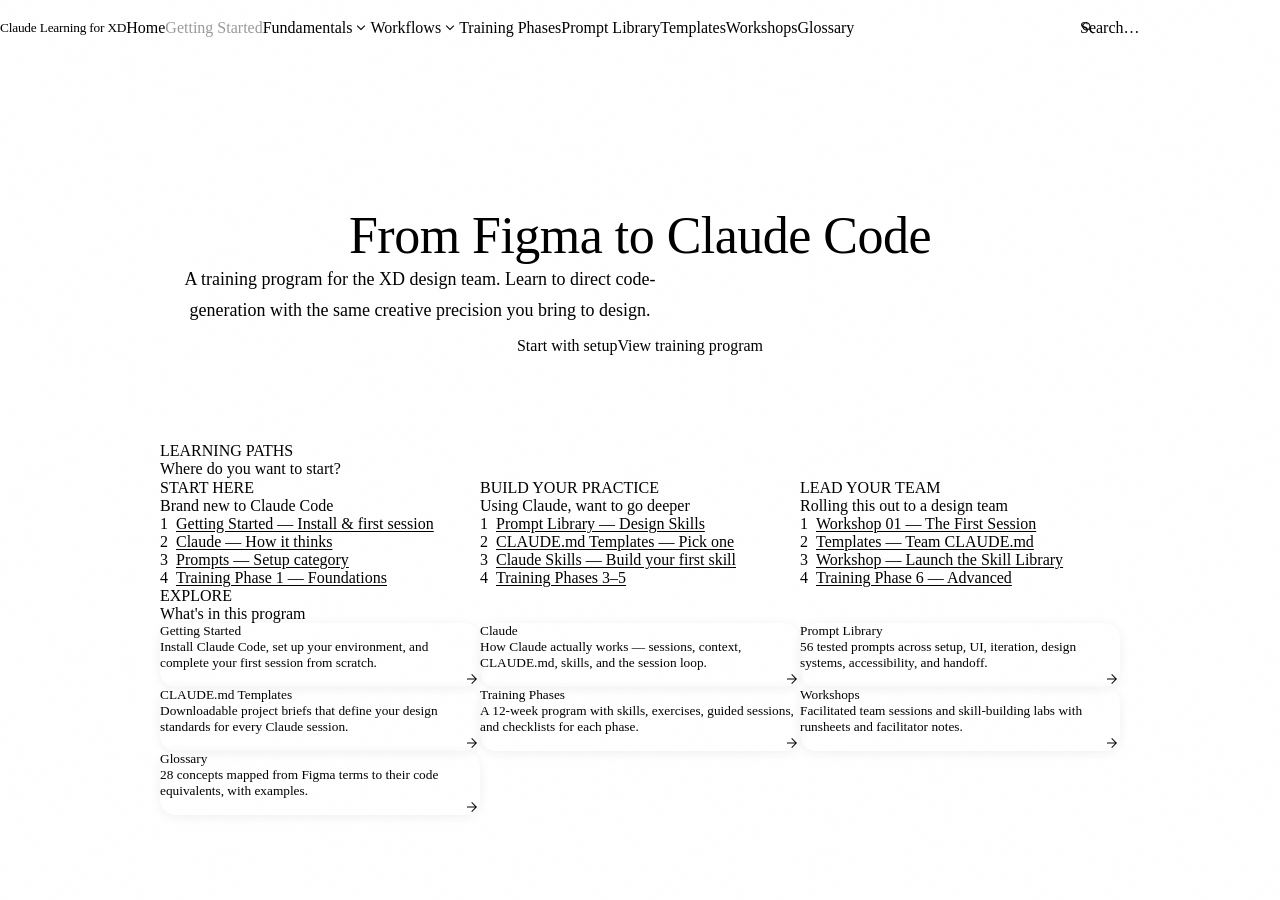
==== index.html @ 84af29be "Move Designing with Claude to top of Workflows dropdown Co-Authored-By: Claude Opus 4.6 <noreply@ant" ====
<!DOCTYPE html>
<html lang="en">
<head>
  <meta charset="UTF-8">
  <meta name="viewport" content="width=device-width, initial-scale=1.0">
  <title>Claude Learning for XD</title>
  <link rel="stylesheet" href="tokens/colors.css">
  <link rel="stylesheet" href="tokens/spacing.css">
  <link rel="stylesheet" href="tokens/typography.css">
  <link rel="stylesheet" href="https://fonts.googleapis.com/css2?family=Material+Symbols+Outlined:opsz,wght,FILL,GRAD@20..48,100..700,0..1,-50..200&display=block">
  <style>
    .material-symbols-outlined {
      font-variation-settings: 'FILL' 0, 'wght' 300, 'GRAD' 0, 'opsz' 24;
      font-size: 20px;
      line-height: 1;
      display: inline-flex;
    }
  </style>
  <style>
    /* ── Site Tokens ────────────────────────────────────── */
    :root {
      --site-sidebar-width: 240px;
      --site-bg-hover: var(--sds-color-warm-gray-050);
      --site-nav-active-bg: var(--sds-color-blue-100);
      --site-nav-active-text: var(--sds-color-blue-750);
      --site-radius-sm: 6px;
      --site-radius-md: 10px;
      --site-radius-lg: 16px;
      --site-transition: 150ms cubic-bezier(0.4, 0, 0.2, 1);
      --site-code-bg: var(--sds-color-warm-gray-025);
      --site-max-width: 960px;
      /* Strata visual skin */
      --site-font-display: Georgia, 'Times New Roman', serif;
      --site-bg: var(--sds-color-white);
      --site-card-bg: var(--sds-color-white);
      --site-card-border: var(--sds-color-warm-gray-100);
      --site-shadow: 0 2px 12px rgba(0, 19, 43, 0.06);
      --site-shadow-strong: 0 8px 32px rgba(0, 19, 43, 0.10);
    }

    /* ── Reset ──────────────────────────────────────────── */
    *, *::before, *::after { box-sizing: border-box; margin: 0; padding: 0; }
    html { font-size: 16px; -webkit-font-smoothing: antialiased; }
    body {
      font-family: var(--sds-font-sans);
      font-size: var(--sds-type-body);
      line-height: var(--sds-leading-normal);
      color: var(--sds-text-primary);
      background: var(--site-bg);
    }
    /* Subtle grain texture */
    body::after {
      content: '';
      position: fixed;
      inset: 0;
      z-index: 9999;
      pointer-events: none;
      opacity: 0.018;
      background-image: url("data:image/svg+xml,%3Csvg xmlns='http://www.w3.org/2000/svg' width='300' height='300'%3E%3Cfilter id='n'%3E%3CfeTurbulence type='fractalNoise' baseFrequency='0.75' numOctaves='4' stitchTiles='stitch'/%3E%3C/filter%3E%3Crect width='300' height='300' filter='url(%23n)' opacity='1'/%3E%3C/svg%3E");
      mix-blend-mode: multiply;
    }
    a { color: var(--sds-interactive-primary); text-decoration: none; }
    a:hover { text-decoration: underline; }
    img { max-width: 100%; display: block; }
    button { font-family: inherit; cursor: pointer; border: none; background: none; }
    ul, ol { list-style: none; }

    /* ── Layout Shell ──────────────────────────────────── */
    .app-shell { display: flex; flex-direction: column; height: 100vh; overflow: hidden; }

    /* ── Top Navigation (SDS component) ───────────────── */
    .sds-topnav {
      display: flex;
      align-items: center;
      height: 56px;
      padding: 0 var(--sds-space-500);
      background: var(--sds-bg-page);
      border-bottom: 1px solid var(--sds-border-subtle);
      flex-shrink: 0;
      gap: var(--sds-space-600);
      z-index: 50;
    }
    .sds-topnav-logo {
      display: flex;
      align-items: center;
      gap: var(--sds-space-250);
      height: 28px;
      flex-shrink: 0;
      margin-right: var(--sds-space-400);
      text-decoration: none;
      border: none;
      background: none;
      cursor: pointer;
      padding: 0;
    }
    .sds-topnav-logo-mark {
      width: 28px;
      height: 28px;
      border-radius: 6px;
      background: var(--sds-interactive-primary);
      display: flex;
      align-items: center;
      justify-content: center;
      flex-shrink: 0;
    }
    .sds-topnav-logo-text {
      font-size: var(--sds-type-title);
      font-weight: var(--sds-weight-semibold);
      color: var(--sds-text-primary);
      letter-spacing: -0.2px;
      white-space: nowrap;
    }
    .sds-topnav-links {
      display: flex;
      align-items: stretch;
      height: 100%;
      gap: 0;
    }
    .sds-topnav-link {
      display: inline-flex;
      align-items: center;
      gap: var(--sds-space-100);
      padding: 0 var(--sds-space-400);
      font-family: inherit;
      font-size: var(--sds-type-body);
      font-weight: var(--sds-weight-medium);
      color: var(--sds-color-blue-750);
      text-decoration: none;
      border: none;
      background: none;
      cursor: pointer;
      white-space: nowrap;
      position: relative;
      transition: color 0.15s ease;
    }
    .sds-topnav-link::after {
      content: '';
      position: absolute;
      bottom: 0;
      left: var(--sds-space-400);
      right: var(--sds-space-400);
      height: 2px;
      background: transparent;
      transition: background 0.15s ease;
    }
    .sds-topnav-link:hover { color: var(--sds-color-blue-750); }
    .sds-topnav-link.is-active { color: var(--sds-color-blue-750); }
    .sds-topnav-link.is-active::after { background: var(--sds-color-blue-750); }
    .sds-topnav-spacer { flex: 1; }

    /* ── Top Nav Dropdown ─────────────────────────────── */
    .topnav-dropdown {
      position: relative;
      display: inline-flex;
      align-items: stretch;
      height: 100%;
    }
    .topnav-dropdown-trigger {
      display: inline-flex;
      align-items: center;
      gap: var(--sds-space-100);
      padding: 0 var(--sds-space-400);
      font-family: inherit;
      font-size: var(--sds-type-body);
      font-weight: var(--sds-weight-medium);
      color: var(--sds-color-blue-750);
      text-decoration: none;
      border: none;
      background: none;
      cursor: pointer;
      white-space: nowrap;
      position: relative;
      transition: color 0.15s ease;
    }
    .topnav-dropdown-trigger::after {
      content: '';
      position: absolute;
      bottom: 0;
      left: var(--sds-space-400);
      right: var(--sds-space-400);
      height: 2px;
      background: transparent;
      transition: background 0.15s ease;
    }
    .topnav-dropdown-trigger.is-active::after { background: var(--sds-color-blue-750); }
    .topnav-dropdown-trigger .dropdown-arrow {
      font-size: 18px;
      transition: transform 0.15s ease;
    }
    .topnav-dropdown.is-open .dropdown-arrow {
      transform: rotate(180deg);
    }
    .topnav-dropdown-menu {
      display: none;
      position: absolute;
      top: 100%;
      left: 0;
      min-width: max(100%, 180px);
      width: max-content;
      background: var(--sds-color-white);
      border: 1px solid var(--sds-border-default);
      border-radius: 8px;
      box-shadow: 0 4px 16px rgba(0,0,0,0.08);
      padding: var(--sds-space-150) 0;
      z-index: 100;
    }
    .topnav-dropdown.is-open .topnav-dropdown-menu {
      display: block;
    }
    .topnav-dropdown-item {
      display: block;
      width: 100%;
      padding: var(--sds-space-250) var(--sds-space-400);
      font-family: inherit;
      font-size: var(--sds-type-body);
      font-weight: var(--sds-weight-regular);
      color: var(--sds-text-primary);
      text-align: left;
      border: none;
      background: none;
      cursor: pointer;
      transition: background 0.12s ease;
    }
    .topnav-dropdown-item:hover {
      background: var(--sds-bg-subtle);
    }
    .topnav-dropdown-item.is-active {
      font-weight: var(--sds-weight-medium);
      color: var(--sds-nav-item-active-text);
      background: var(--sds-nav-item-active-bg);
    }

    /* ── App Body ──────────────────────────────────────── */
    .app-body { display: flex; flex: 1; overflow: hidden; }

    /* ── Secondary Side Nav (matches sds-sidenav) ─────── */
    .secondary-sidenav {
      width: 240px;
      min-width: 240px;
      flex-shrink: 0;
      background: var(--sds-nav-sidebar-bg);
      border-right: 1px solid var(--sds-border-default);
      display: flex;
      flex-direction: column;
      padding: var(--sds-space-400) var(--sds-space-300);
      user-select: none;
      overflow-y: auto;
      overflow-x: hidden;
    }
    .sec-nav-group-label {
      font-size: var(--sds-type-body);
      font-weight: var(--sds-weight-semibold);
      color: var(--sds-text-primary);
      text-transform: none;
      letter-spacing: 0;
      padding: var(--sds-space-500) var(--sds-space-300) var(--sds-space-300);
      line-height: 1.3;
      white-space: normal;
      position: relative;
      box-sizing: border-box;
      display: block;
    }
    .sec-nav-group-label:first-child {
      padding-top: var(--sds-space-200);
    }
    .sec-nav-divider {
      display: block;
      font-size: var(--sds-type-overline);
      font-weight: var(--sds-weight-semibold);
      color: var(--sds-color-warm-gray-400);
      text-transform: uppercase;
      letter-spacing: 0.4px;
      padding: var(--sds-space-500) var(--sds-space-300) var(--sds-space-150);
      margin-top: var(--sds-space-200);
      line-height: 1;
    }
    .sec-nav-divider:first-of-type {
      margin-top: 0;
      padding-top: var(--sds-space-200);
    }
    .sec-nav-item {
      display: flex;
      align-items: center;
      gap: var(--sds-space-250);
      padding: var(--sds-space-200) var(--sds-space-300);
      border-radius: 8px;
      font-size: var(--sds-type-body);
      font-weight: var(--sds-weight-regular);
      color: var(--sds-color-warm-gray-700);
      cursor: pointer;
      text-decoration: none;
      text-align: left;
      position: relative;
      line-height: 1.3;
      margin: var(--sds-space-050) 0;
      border: none;
      background: none;
      width: 100%;
      white-space: nowrap;
      transition: background 0.12s ease, color 0.12s ease;
    }
    .sec-nav-item:hover { background: var(--sds-bg-subtle); color: var(--sds-text-primary); }
    .sec-nav-item.is-active {
      background: var(--sds-nav-item-active-bg);
      color: var(--sds-nav-item-active-text);
      font-weight: var(--sds-weight-medium);
    }
    .sec-nav-item.is-active:hover {
      background: var(--sds-color-blue-150);
      color: var(--sds-nav-item-active-text);
    }

    /* ── Main Content ──────────────────────────────────── */
    .main {
      flex: 1;
      overflow-y: auto;
      padding: clamp(32px, 4vw, 64px) clamp(24px, 4vw, 56px);
    }
    .main-inner { max-width: var(--site-max-width); margin: 0 auto; }
    .has-sidenav .main-inner { margin: 0; }

    /* ── Page Sections ─────────────────────────────────── */
    .page { display: none; }
    .page.active { display: block; }

    /* ── Topnav Search ─────────────────────────────────── */
    .topnav-search {
      position: relative;
      display: flex;
      align-items: center;
    }
    .topnav-search__input {
      width: 200px;
      height: 32px;
      padding: 0 var(--sds-space-300) 0 30px;
      font-size: var(--sds-type-label);
      font-family: var(--sds-font-sans);
      color: var(--sds-text-primary);
      background: var(--sds-bg-subtle);
      border: 1px solid var(--sds-border-subtle);
      border-radius: 6px;
      outline: none;
      transition: border-color 150ms ease, width 200ms ease, background 150ms ease;
    }
    .topnav-search__input:focus {
      border-color: var(--sds-interactive-primary);
      width: 260px;
      background: var(--sds-bg-page);
    }
    .topnav-search__input::placeholder { color: var(--sds-text-disabled); }
    .topnav-search__icon {
      position: absolute;
      left: var(--sds-space-200);
      font-size: 16px;
      color: var(--sds-text-disabled);
      pointer-events: none;
    }
    .sidebar-search-results {
      position: absolute;
      top: calc(100% + 6px);
      right: 0;
      width: 320px;
      background: var(--site-card-bg);
      border: 1px solid var(--site-card-border);
      border-radius: 8px;
      box-shadow: var(--site-shadow-strong);
      z-index: 200;
      overflow: hidden;
      display: none;
    }
    .sidebar-search-results.open { display: block; }
    .search-result-group__label {
      padding: var(--sds-space-200) var(--sds-space-300) var(--sds-space-100);
      font-size: var(--sds-type-overline);
      font-weight: var(--sds-weight-semibold);
      text-transform: uppercase;
      letter-spacing: var(--sds-tracking-wide);
      color: var(--sds-text-disabled);
    }
    .search-result-item {
      display: flex;
      align-items: center;
      gap: var(--sds-space-200);
      padding: var(--sds-space-200) var(--sds-space-300);
      cursor: pointer;
      transition: background 100ms ease;
    }
    .search-result-item:hover { background: var(--site-bg-hover); }
    .search-result-item__icon { font-size: 16px; color: var(--sds-text-secondary); flex-shrink: 0; }
    .search-result-item__text { flex: 1; }
    .search-result-item__title { font-size: var(--sds-type-label); font-weight: var(--sds-weight-medium); color: var(--sds-text-primary); }
    .search-result-item__sub { font-size: var(--sds-type-caption); color: var(--sds-text-secondary); }
    .search-result-empty {
      padding: var(--sds-space-400) var(--sds-space-300);
      font-size: var(--sds-type-label);
      color: var(--sds-text-disabled);
      text-align: center;
    }

    /* ── In-Page Jump Nav ──────────────────────────────── */
    .page-toc {
      display: flex;
      flex-wrap: wrap;
      gap: var(--sds-space-200);
      margin-bottom: var(--sds-space-1200);
      padding: var(--sds-space-400) 0;
      border-top: 1px solid var(--site-card-border);
      border-bottom: 1px solid var(--site-card-border);
    }
    .page-toc__label {
      font-size: var(--sds-type-caption);
      font-weight: var(--sds-weight-semibold);
      color: var(--sds-text-secondary);
      align-self: center;
      margin-right: var(--sds-space-200);
      white-space: nowrap;
    }
    .page-toc__link {
      padding: var(--sds-space-100) var(--sds-space-300);
      font-size: var(--sds-type-caption);
      font-weight: var(--sds-weight-medium);
      color: var(--sds-text-secondary);
      background: var(--sds-bg-page);
      border: 1px solid var(--sds-border-default);
      border-radius: 9999px;
      cursor: pointer;
      white-space: nowrap;
      transition: all 150ms ease;
    }
    .page-toc__link:hover { color: var(--sds-interactive-primary); border-color: var(--sds-interactive-primary); }

    /* ── Action Bridge ─────────────────────────────────── */
    .action-bridge {
      display: flex;
      align-items: center;
      gap: var(--sds-space-500);
      padding: var(--sds-space-500);
      background: var(--sds-color-white);
      border: 1px solid var(--sds-color-warm-gray-150);
      border-radius: 8px;
      margin-top: var(--sds-space-1000);
      cursor: pointer;
      box-shadow: 0 1px 2px rgba(0,0,0,0.04), 0 2px 8px rgba(0,0,0,0.02);
      transition: box-shadow 150ms ease-out, transform 150ms ease-out;
    }
    @media (hover: hover) {
      .action-bridge:hover {
        box-shadow: 0 2px 4px rgba(0,0,0,0.06), 0 6px 16px rgba(0,0,0,0.04);
        transform: translateY(-1px);
      }
      .action-bridge:active {
        transform: scale(0.98);
        transition-duration: 80ms;
      }
    }
    .action-bridge__icon {
      width: 40px; height: 40px; border-radius: 10px;
      background: var(--sds-interactive-primary);
      color: #fff;
      display: flex; align-items: center; justify-content: center;
      flex-shrink: 0;
    }
    .action-bridge__icon .material-symbols-outlined { font-size: 20px; }
    .action-bridge__body { flex: 1; }
    .action-bridge__cue {
      font-size: var(--sds-type-caption);
      font-weight: var(--sds-weight-semibold);
      color: var(--sds-interactive-primary);
      text-transform: uppercase;
      letter-spacing: 0.06em;
      margin-bottom: var(--sds-space-050);
    }
    .action-bridge__title {
      font-size: var(--sds-type-body);
      font-weight: var(--sds-weight-semibold);
      color: var(--sds-text-primary);
    }
    .action-bridge__desc {
      font-size: var(--sds-type-label);
      color: var(--sds-text-secondary);
      margin-top: var(--sds-space-050);
    }
    .action-bridge__arrow { color: var(--sds-interactive-primary); flex-shrink: 0; }

    /* ── Guided Sessions ───────────────────────────────── */
    .session-card {
      padding: var(--sds-space-600) 0;
      border-top: 1px solid var(--sds-border-subtle);
      margin-bottom: 0;
    }
    .session-card--done .session-card__meta .explainer-label { color: var(--sds-text-secondary); text-decoration: line-through; }
    .session-card--done .session-step__num { background: var(--sds-color-warm-gray-050); color: var(--sds-text-disabled); }
    .session-card__header {
      margin-bottom: var(--sds-space-600);
    }
    .session-card__rationale {
      font-size: var(--sds-type-label);
      color: var(--sds-text-secondary);
      margin: var(--sds-space-200) 0 var(--sds-space-400);
      line-height: var(--sds-leading-normal);
    }
    .session-mark-btn {
      flex-shrink: 0;
      padding: var(--sds-space-150) var(--sds-space-400);
      font-size: var(--sds-type-caption);
      font-weight: var(--sds-weight-medium);
      font-family: inherit;
      border-radius: 6px;
      cursor: pointer;
      border: 1px solid var(--sds-border-default);
      background: var(--sds-bg-page);
      color: var(--sds-text-secondary);
      transition: all 150ms ease;
    }
    .session-mark-btn:hover { border-color: var(--sds-interactive-primary); color: var(--sds-interactive-primary); }
    .session-mark-btn--done { background: var(--sds-color-warm-gray-025); color: var(--sds-text-disabled); border-color: var(--sds-border-subtle); }
    .session-mark-btn--done:hover { border-color: var(--sds-border-default); color: var(--sds-text-secondary); }
    .session-card__meta {
      display: flex;
      align-items: center;
      gap: var(--sds-space-400);
      margin-bottom: var(--sds-space-200);
    }
    .session-card__time {
      display: flex;
      align-items: center;
      gap: var(--sds-space-100);
      font-size: var(--sds-type-caption);
      color: var(--sds-text-secondary);
    }
    .session-card__setup {
      font-size: var(--sds-type-caption);
      color: var(--sds-text-secondary);
    }
    .session-steps { display: flex; flex-direction: column; gap: var(--sds-space-500); }
    .session-step { display: flex; gap: var(--sds-space-400); align-items: flex-start; }
    .session-step__num {
      width: 28px; height: 28px; border-radius: 50%;
      background: var(--sds-color-blue-100);
      color: var(--sds-interactive-primary);
      font-size: 11px; font-weight: var(--sds-weight-bold);
      display: flex; align-items: center; justify-content: center;
      flex-shrink: 0; margin-top: 3px;
    }
    .session-step__body { flex: 1; }
    .session-step__label {
      font-size: var(--sds-type-label);
      font-weight: var(--sds-weight-semibold);
      color: var(--sds-text-primary);
      margin-bottom: var(--sds-space-200);
    }
    .session-step__note {
      font-size: var(--sds-type-caption);
      color: var(--sds-text-secondary);
      margin-top: var(--sds-space-200);
      line-height: var(--sds-leading-normal);
    }
    .session-prompt {
      position: relative;
      background: var(--sds-color-warm-gray-025);
      border: 1px solid var(--sds-border-subtle);
      border-radius: 8px;
      overflow: hidden;
    }
    .session-prompt--directive {
      background: var(--sds-color-blue-025);
      border-color: var(--sds-color-blue-100);
    }
    .session-prompt__label {
      padding: var(--sds-space-150) var(--sds-space-300);
      font-size: 10px;
      font-weight: var(--sds-weight-semibold);
      color: var(--sds-text-secondary);
      border-bottom: 1px solid var(--sds-border-subtle);
      letter-spacing: 0.07em;
      text-transform: uppercase;
    }
    .session-prompt--directive .session-prompt__label {
      color: var(--sds-interactive-primary);
      border-color: var(--sds-color-blue-100);
    }
    .session-prompt pre {
      margin: 0;
      padding: var(--sds-space-400) var(--sds-space-400) var(--sds-space-600);
      font-size: var(--sds-type-caption);
      white-space: pre-wrap;
      word-break: break-word;
      font-family: var(--sds-font-mono);
    }
    .copyable-block { position: relative; }
    .inline-copy-btn { position:absolute;top:var(--sds-space-200);right:var(--sds-space-200);padding:var(--sds-space-100) var(--sds-space-300);font-size:var(--sds-type-caption);color:var(--sds-text-secondary);background:var(--sds-bg-page);border:1px solid var(--sds-border-default);border-radius:6px;cursor:pointer;font-family:inherit;transition:all 150ms ease; }
    .inline-copy-btn:hover { color:var(--sds-interactive-primary);border-color:var(--sds-interactive-primary); }
    .session-copy-btn {
      position: absolute;
      bottom: var(--sds-space-200);
      right: var(--sds-space-200);
      padding: var(--sds-space-100) var(--sds-space-300);
      font-size: var(--sds-type-caption);
      font-weight: var(--sds-weight-medium);
      color: var(--sds-text-secondary);
      background: var(--sds-bg-page);
      border: 1px solid var(--sds-border-default);
      border-radius: 6px;
      cursor: pointer;
      font-family: inherit;
      transition: all 150ms ease;
    }
    .session-copy-btn:hover { color: var(--sds-interactive-primary); border-color: var(--sds-interactive-primary); }
    .session-done {
      display: flex;
      align-items: flex-start;
      gap: var(--sds-space-300);
      margin-top: var(--sds-space-600);
      padding-top: var(--sds-space-500);
      border-top: 1px solid var(--sds-border-subtle);
      font-size: var(--sds-type-label);
      color: var(--sds-text-secondary);
      line-height: var(--sds-leading-normal);
    }
    .session-phase-intro {
      font-size: var(--sds-type-label);
      color: var(--sds-text-secondary);
      margin-bottom: var(--sds-space-1000);
      padding: var(--sds-space-400) var(--sds-space-500);
      background: var(--sds-bg-surface);
      border-left: 3px solid var(--sds-border-default);
      border-radius: 0 6px 6px 0;
      line-height: var(--sds-leading-normal);
    }

    /* ── Phase Connections ──────────────────────────────── */
    .phase-connections {
      margin-top: var(--sds-space-1000);
      padding-top: var(--sds-space-800);
      border-top: 1px solid var(--sds-border-subtle);
      display: grid;
      grid-template-columns: 1fr 1fr;
      gap: var(--sds-space-800);
    }
    @media (max-width: 768px) { .phase-connections { grid-template-columns: 1fr; } }
    .phase-connection-label {
      font-size: var(--sds-type-caption);
      font-weight: var(--sds-weight-semibold);
      color: var(--sds-text-secondary);
      text-transform: uppercase;
      letter-spacing: 0.06em;
      margin-bottom: var(--sds-space-300);
    }
    .phase-pills { display: flex; flex-wrap: wrap; gap: var(--sds-space-200); }
    .phase-pill {
      padding: var(--sds-space-100) var(--sds-space-300);
      font-size: var(--sds-type-caption);
      font-weight: var(--sds-weight-medium);
      color: var(--sds-interactive-primary);
      background: var(--sds-color-blue-025);
      border: 1px solid var(--sds-color-blue-100);
      border-radius: 9999px;
      cursor: pointer;
      transition: all 150ms ease;
      white-space: nowrap;
      font-family: inherit;
    }
    .phase-pill:hover { background: var(--sds-color-blue-050); border-color: var(--sds-interactive-primary); }
    .phase-pill--prompt {
      color: var(--sds-text-secondary);
      background: var(--sds-bg-surface);
      border-color: var(--sds-border-default);
    }
    .phase-pill--prompt:hover { color: var(--sds-interactive-primary); border-color: var(--sds-interactive-primary); background: var(--sds-color-blue-025); }

    /* ── Inline Callout ────────────────────────────────── */
    .callout {
      padding: var(--sds-space-500) var(--sds-space-600);
      border-radius: var(--site-radius-lg);
      margin: var(--sds-space-600) 0;
      display: flex;
      gap: var(--sds-space-400);
      align-items: flex-start;
    }
    .callout--tip { background: var(--sds-color-blue-025); border: 1px solid var(--sds-color-blue-100); }
    .callout--warning { background: #FFF8ED; border: 1px solid #E8A838; }
    .callout--example { background: var(--sds-color-warm-gray-025); border: 1px solid var(--site-card-border); }
    .callout__icon { font-size: 18px; flex-shrink: 0; color: var(--sds-interactive-primary); }
    .callout--warning .callout__icon { color: #C47A1B; }
    .callout--example .callout__icon { color: var(--sds-text-secondary); }
    .callout__title { font-size: var(--sds-type-label); font-weight: var(--sds-weight-semibold); color: var(--sds-text-primary); margin-bottom: var(--sds-space-100); }
    .callout__text { font-size: var(--sds-type-label); color: var(--sds-text-secondary); line-height: var(--sds-leading-normal); }
    .callout__text code { background: rgba(0,0,0,.06); padding: 1px 5px; border-radius: 4px; font-family: var(--sds-font-mono); }

    /* ── Learning Paths ────────────────────────────────── */
    .learning-paths {
      display: grid;
      grid-template-columns: repeat(3, 1fr);
      gap: 0;
      margin-bottom: var(--sds-space-1200);
      border-top: 1px solid var(--site-card-border);
    }
    .learning-path {
      padding: var(--sds-space-700) var(--sds-space-700);
      border-right: 1px solid var(--site-card-border);
    }
    .learning-path:first-child { padding-left: 0; }
    .learning-path:last-child { border-right: none; padding-right: 0; }
    .learning-path__icon { display: none; }
    .learning-path__label {
      font-size: var(--sds-type-overline);
      font-weight: var(--sds-weight-semibold);
      text-transform: uppercase;
      letter-spacing: var(--sds-tracking-wide);
      color: var(--sds-text-secondary);
      margin-bottom: var(--sds-space-100);
    }
    .learning-path__title {
      font-size: var(--sds-type-title);
      font-weight: var(--sds-weight-semibold);
      margin-bottom: var(--sds-space-300);
    }
    .learning-path__steps {
      display: flex;
      flex-direction: column;
      gap: var(--sds-space-150);
      counter-reset: step-counter;
    }
    .learning-path__step {
      display: flex;
      align-items: baseline;
      gap: var(--sds-space-250);
      font-size: var(--sds-type-body);
      color: var(--sds-interactive-primary);
      background: none;
      border: none;
      padding: var(--sds-space-100) 0;
      cursor: pointer;
      text-align: left;
      font-family: inherit;
      transition: color 150ms ease;
      counter-increment: step-counter;
    }
    .learning-path__step::before {
      content: counter(step-counter);
      font-size: var(--sds-type-caption);
      font-weight: var(--sds-weight-semibold);
      color: var(--sds-text-disabled);
      min-width: 16px;
      flex-shrink: 0;
      text-decoration: none;
    }
    .learning-path__step-label {
      text-decoration: underline;
      text-underline-offset: 2px;
    }
    .learning-path__step:hover { color: var(--sds-color-blue-800); }
    .learning-path__step .material-symbols-outlined { display: none; }

    /* ── Home sections grid ─────────────────────────────── */
    .home-sections-grid {
      display: grid;
      grid-template-columns: repeat(3, 1fr);
      gap: var(--sds-space-500);
      margin-bottom: var(--sds-space-1200);
    }
    .home-section-card {
      display: flex;
      flex-direction: column;
      gap: var(--sds-space-200);
      padding: var(--sds-space-600);
      background: var(--site-card-bg);
      border: 1px solid var(--site-card-border);
      border-radius: var(--site-radius-lg);
      cursor: pointer;
      text-align: left;
      font-family: inherit;
      width: 100%;
      box-shadow: var(--site-shadow);
      transition: border-color 150ms ease, box-shadow 150ms ease;
    }
    .home-section-card:hover {
      border-color: var(--sds-interactive-primary);
      box-shadow: var(--site-shadow-strong);
    }
    .home-section-card__icon { font-size: 20px; color: var(--sds-interactive-primary); flex-shrink: 0; }
    .home-section-card__title { font-size: var(--sds-type-label); font-weight: var(--sds-weight-semibold); color: var(--sds-text-primary); }
    .home-section-card__desc { font-size: var(--sds-type-caption); color: var(--sds-text-secondary); line-height: var(--sds-leading-normal); flex: 1; }
    .home-section-card__arrow { font-size: 16px; color: var(--sds-text-disabled); margin-top: auto; align-self: flex-end; transition: color 150ms ease; }
    .home-section-card:hover .home-section-card__arrow { color: var(--sds-interactive-primary); }

    /* ── Typography ────────────────────────────────────── */
    .page-title {
      font-family: var(--site-font-display);
      font-size: var(--sds-type-display);
      font-weight: 400;
      line-height: 1.1;
      letter-spacing: var(--sds-tracking-tight);
      margin-bottom: var(--sds-space-300);
    }
    .page-subtitle {
      font-size: 18px;
      color: var(--sds-text-secondary);
      line-height: 1.7;
      margin-bottom: var(--sds-space-1000);
      max-width: 640px;
    }
    .section-heading {
      font-family: var(--site-font-display);
      font-size: var(--sds-type-heading);
      font-weight: 400;
      line-height: 1.15;
      margin-top: var(--sds-space-1600);
      margin-bottom: var(--sds-space-400);
    }
    .section-heading:first-child { margin-top: 0; }
    .sub-heading {
      font-size: var(--sds-type-subheading);
      font-weight: var(--sds-weight-semibold);
      line-height: var(--sds-leading-snug);
      margin-top: var(--sds-space-800);
      margin-bottom: var(--sds-space-300);
    }
    .step-heading {
      font-size: var(--sds-type-title);
      font-weight: var(--sds-weight-semibold);
      margin-top: var(--sds-space-800);
      margin-bottom: var(--sds-space-200);
    }
    p { margin-bottom: var(--sds-space-400); }
    p:last-child { margin-bottom: 0; }

    /* ── DS: Cards ─────────────────────────────────────── */
    .sds-card {
      background: var(--site-card-bg);
      border: 1px solid var(--site-card-border);
      border-radius: var(--site-radius-lg);
      overflow: hidden;
      box-shadow: var(--site-shadow);
      transition: border-color var(--site-transition);
    }
    .sds-card:hover { border-color: var(--sds-border-strong); }
    .sds-card-body {
      padding: var(--sds-space-500) var(--sds-space-600);
    }
    .card-grid {
      display: grid;
      grid-template-columns: repeat(auto-fill, minmax(280px, 1fr));
      gap: var(--sds-space-400);
    }

    /* ── Home Hero ─────────────────────────────────────── */
    .hero {
      padding: clamp(56px, 8vw, 100px) 0 clamp(48px, 6vw, 80px);
      margin-bottom: var(--sds-space-1200);
      text-align: center;
      border-bottom: 1px solid var(--site-card-border);
    }
    .hero h1 {
      font-family: var(--site-font-display);
      font-size: clamp(36px, 4.5vw, 52px);
      font-weight: 400;
      color: var(--sds-text-primary);
      line-height: 1.1;
      margin-bottom: var(--sds-space-500);
      letter-spacing: -0.01em;
    }
    .hero p {
      font-size: 18px;
      color: var(--sds-text-secondary);
      line-height: 1.7;
      max-width: 520px;
      margin: 0 auto var(--sds-space-800);
    }

    /* ── Feature Cards (Home) ──────────────────────────── */
    .feature-cards {
      display: grid;
      grid-template-columns: repeat(3, 1fr);
      gap: var(--sds-space-400);
      margin-bottom: var(--sds-space-800);
    }
    .feature-card {
      background: var(--site-card-bg);
      border: 1px solid var(--site-card-border);
      border-radius: var(--site-radius-lg);
      padding: var(--sds-space-600);
      cursor: pointer;
      box-shadow: var(--site-shadow);
      transition: border-color var(--site-transition), box-shadow var(--site-transition);
    }
    .feature-card:hover { border-color: var(--sds-interactive-primary); box-shadow: var(--site-shadow-strong); }
    .feature-card .feature-icon {
      width: 40px;
      height: 40px;
      background: var(--sds-color-blue-100);
      border-radius: var(--site-radius-md);
      display: flex;
      align-items: center;
      justify-content: center;
      margin-bottom: var(--sds-space-400);
      color: var(--sds-interactive-primary);
      font-size: 20px;
    }
    .feature-card h3 {
      font-size: var(--sds-type-title);
      font-weight: var(--sds-weight-semibold);
      margin-bottom: var(--sds-space-200);
    }
    .feature-card p {
      font-size: var(--sds-type-label);
      color: var(--sds-text-secondary);
    }

    /* ── Filter Bar ────────────────────────────────────── */
    .filter-bar {
      display: flex;
      flex-wrap: wrap;
      gap: var(--sds-space-200);
      margin-bottom: var(--sds-space-600);
      align-items: center;
    }
    .filter-chip {
      padding: var(--sds-space-100) var(--sds-space-300);
      border-radius: 9999px;
      font-size: var(--sds-type-caption);
      font-weight: var(--sds-weight-semibold);
      border: 1px solid var(--sds-border-default);
      background: var(--sds-bg-page);
      color: var(--sds-text-secondary);
      transition: all var(--site-transition);
      cursor: pointer;
    }
    .filter-chip:hover { border-color: var(--sds-interactive-primary); color: var(--sds-interactive-primary); }
    .filter-chip.active {
      background: var(--sds-interactive-primary);
      color: var(--sds-text-on-primary);
      border-color: var(--sds-interactive-primary);
    }
    /* ── DS: Search ─────────────────────────────────────── */
    .sds-search {
      position: relative;
      display: inline-flex;
      align-items: center;
    }
    .sds-search__input {
      height: 36px;
      padding: 0 var(--sds-space-300);
      font-size: var(--sds-type-body);
      font-family: var(--sds-font-sans);
      color: var(--sds-text-primary);
      background: var(--sds-bg-page);
      border: 1px solid var(--sds-border-default);
      border-radius: 6px;
      width: 240px;
      outline: none;
      transition: border-color var(--site-transition);
    }
    .sds-search__input:focus { border-color: var(--sds-interactive-primary); }
    .sds-search__input::placeholder { color: var(--sds-text-disabled); }

    /* ── Prompt Cards ──────────────────────────────────── */
    .prompt-card {
      background: var(--site-card-bg);
      border: 1px solid var(--site-card-border);
      border-radius: var(--site-radius-lg);
      padding: var(--sds-space-600);
      cursor: pointer;
      box-shadow: var(--site-shadow);
      transition: border-color var(--site-transition), box-shadow var(--site-transition);
    }
    .prompt-card:hover { border-color: var(--sds-interactive-primary); box-shadow: var(--site-shadow-strong); }
    .prompt-card h3 {
      font-size: var(--sds-type-title);
      font-weight: var(--sds-weight-semibold);
      margin-bottom: var(--sds-space-200);
    }
    .prompt-card .prompt-when {
      font-size: var(--sds-type-caption);
      color: var(--sds-text-secondary);
      line-height: var(--sds-leading-normal);
    }

    /* ── Code Blocks ───────────────────────────────────── */
    pre {
      background: var(--site-card-bg);
      border: 1px solid var(--site-card-border);
      border-radius: var(--site-radius-md);
      padding: var(--sds-space-400);
      overflow-x: auto;
      margin: var(--sds-space-400) 0;
      font-family: var(--sds-font-mono);
      font-size: var(--sds-type-caption);
      line-height: var(--sds-leading-relaxed);
      color: var(--sds-text-primary);
    }
    code {
      font-family: var(--sds-font-mono);
      font-size: 0.9em;
      background: var(--site-code-bg);
      padding: 1px var(--sds-space-100);
      border-radius: 3px;
    }
    pre code { background: none; padding: 0; font-size: inherit; }

    /* ── DS: Tabs ──────────────────────────────────────── */
    .sds-tabs {
      display: flex;
      border-bottom: 1px solid var(--sds-color-warm-gray-150);
      margin-bottom: var(--sds-space-800);
      overflow-x: auto;
    }
    .sds-tab {
      padding: var(--sds-space-300) var(--sds-space-400);
      font-size: var(--sds-type-body);
      font-weight: var(--sds-weight-regular);
      color: var(--sds-color-warm-gray-550);
      border-bottom: 2px solid transparent;
      margin-bottom: -1px;
      transition: color var(--site-transition), border-color var(--site-transition);
      white-space: nowrap;
      cursor: pointer;
    }
    .sds-tab:hover { color: var(--sds-color-warm-gray-900); }
    .sds-tab.is-active {
      color: var(--sds-color-warm-gray-900);
      font-weight: var(--sds-weight-medium);
      border-bottom-color: var(--sds-color-blue-750);
    }
    .sds-tab-panel { display: none; }
    .sds-tab-panel.is-active { display: block; }

    /* ── Phase Meta ────────────────────────────────────── */
    .phase-meta {
      display: flex;
      gap: var(--sds-space-400);
      margin-bottom: var(--sds-space-400);
      font-size: var(--sds-type-caption);
      color: var(--sds-text-secondary);
    }
    .phase-meta span {
      display: inline-flex;
      align-items: center;
      gap: var(--sds-space-100);
    }
    .phase-tagline {
      font-size: var(--sds-type-subheading);
      color: var(--sds-text-secondary);
      font-style: italic;
      margin-bottom: var(--sds-space-600);
    }

    /* ── Checklist ─────────────────────────────────────── */
    .checklist { margin-top: var(--sds-space-600); }
    .checklist-title {
      font-size: var(--sds-type-title);
      font-weight: var(--sds-weight-semibold);
      margin-bottom: var(--sds-space-300);
    }
    .checklist-item {
      display: flex;
      align-items: flex-start;
      gap: var(--sds-space-300);
      padding: var(--sds-space-200) 0;
      font-size: var(--sds-type-label);
      cursor: pointer;
      user-select: none;
    }
    .checklist-item input[type="checkbox"] {
      width: 16px;
      height: 16px;
      margin-top: 2px;
      flex-shrink: 0;
      accent-color: var(--sds-interactive-primary);
      cursor: pointer;
    }
    .checklist-item.checked .checklist-label {
      text-decoration: line-through;
      color: var(--sds-text-disabled);
    }

    /* ── DS: Accordion ─────────────────────────────────── */
    .accordion { display: flex; flex-direction: column; gap: var(--sds-space-200); }
    .sds-accordion-item {
      background: var(--site-card-bg);
      border: 1px solid var(--site-card-border);
      border-radius: var(--site-radius-lg);
      overflow: hidden;
      box-shadow: var(--site-shadow);
    }
    .sds-accordion-header {
      display: flex;
      align-items: center;
      justify-content: space-between;
      padding: var(--sds-space-400) var(--sds-space-500);
      font-size: var(--sds-type-body);
      font-weight: var(--sds-weight-medium);
      background: var(--sds-color-white);
      transition: background var(--site-transition);
      cursor: pointer;
      width: 100%;
      text-align: left;
      border-radius: 8px;
    }
    .sds-accordion-header:hover { background: var(--site-bg-hover); }
    .sds-accordion-header h3 {
      font-size: var(--sds-type-title);
      font-weight: var(--sds-weight-semibold);
    }
    .sds-accordion-header .acc-meta {
      font-size: var(--sds-type-caption);
      color: var(--sds-text-secondary);
      margin-top: var(--sds-space-050);
    }
    .sds-accordion-header .acc-goal {
      font-size: var(--sds-type-caption);
      color: var(--sds-text-secondary);
      margin-top: var(--sds-space-200);
      line-height: var(--sds-leading-normal);
      text-align: left;
    }
    .sds-accordion-chevron {
      font-size: 20px;
      transition: transform var(--site-transition);
      flex-shrink: 0;
      color: var(--sds-text-secondary);
    }
    .sds-accordion-item[data-expanded="true"] .sds-accordion-chevron { transform: rotate(180deg); }
    .sds-accordion-panel {
      overflow: hidden;
      max-height: 0;
      transition: max-height 0.3s ease;
    }
    .sds-accordion-item[data-expanded="true"] .sds-accordion-panel { max-height: 9999px; }
    .sds-accordion-panel-inner {
      padding: 0 var(--sds-space-500) var(--sds-space-500);
    }

    /* ── DS: Table ─────────────────────────────────────── */
    .sds-table-container {
      background: var(--sds-color-white);
      border: 1px solid var(--sds-color-warm-gray-150);
      border-radius: 8px;
      overflow: hidden;
      margin: var(--sds-space-400) 0;
    }
    .sds-table {
      width: 100%;
      border-collapse: collapse;
      font-size: var(--sds-type-label);
    }
    .sds-table th {
      background: var(--sds-color-warm-gray-025);
      padding: var(--sds-space-250) var(--sds-space-400);
      text-align: left;
      font-size: var(--sds-type-caption);
      font-weight: var(--sds-weight-semibold);
      color: var(--sds-color-warm-gray-550);
      text-transform: uppercase;
      letter-spacing: var(--sds-tracking-wide);
    }
    .sds-table td {
      padding: var(--sds-space-250) var(--sds-space-400);
      color: var(--sds-color-warm-gray-700);
      border-bottom: 1px solid var(--sds-color-warm-gray-100);
      vertical-align: top;
      line-height: var(--sds-leading-normal);
    }
    .sds-table td:first-child {
      white-space: nowrap;
      font-weight: var(--sds-weight-semibold);
      color: var(--sds-text-secondary);
    }
    .sds-table td:nth-child(2) { font-weight: var(--sds-weight-semibold); }
    .sds-table tr:last-child td { border-bottom: none; }

    /* ── Glossary Cards ────────────────────────────────── */
    .glossary-card {
      background: var(--site-card-bg);
      border: 1px solid var(--site-card-border);
      border-radius: var(--site-radius-lg);
      padding: var(--sds-space-600);
    }
    .glossary-mapping {
      display: flex;
      align-items: center;
      gap: var(--sds-space-300);
      margin-bottom: var(--sds-space-300);
      flex-wrap: wrap;
    }
    .glossary-term {
      font-size: var(--sds-type-title);
      font-weight: var(--sds-weight-semibold);
    }
    .glossary-arrow {
      color: var(--sds-text-disabled);
      font-size: var(--sds-type-body);
    }
    .glossary-code-term {
      font-family: var(--sds-font-mono);
      font-size: var(--sds-type-label);
      background: var(--site-code-bg);
      padding: var(--sds-space-050) var(--sds-space-200);
      border-radius: var(--site-radius-sm);
      color: var(--sds-interactive-primary);
    }
    .glossary-category-label {
      font-size: var(--sds-type-overline);
      text-transform: uppercase;
      letter-spacing: var(--sds-tracking-wide);
      color: var(--sds-text-tertiary);
      font-weight: var(--sds-weight-semibold);
      margin-bottom: var(--sds-space-200);
    }
    .glossary-desc {
      font-size: var(--sds-type-label);
      color: var(--sds-text-secondary);
      line-height: var(--sds-leading-normal);
      margin-bottom: var(--sds-space-300);
    }
    .glossary-tip {
      font-size: var(--sds-type-caption);
      color: var(--sds-text-tertiary);
      padding: var(--sds-space-200) var(--sds-space-300);
      background: var(--sds-color-blue-025);
      border-radius: var(--site-radius-sm);
      line-height: var(--sds-leading-normal);
    }
    .glossary-practice-link {
      margin-top: var(--sds-space-300);
      display: inline-flex;
      align-items: center;
      gap: var(--sds-space-100);
      font-size: var(--sds-type-caption);
      font-weight: var(--sds-weight-medium);
      color: var(--sds-interactive-primary);
      background: none;
      border: none;
      cursor: pointer;
      font-family: inherit;
      padding: 0;
      transition: opacity 150ms ease;
    }
    .glossary-practice-link:hover { opacity: 0.75; }

    /* ── Template Cards ────────────────────────────────── */
    .template-card {
      display: flex;
      flex-direction: column;
    }
    .template-card h3 {
      font-size: var(--sds-type-title);
      font-weight: var(--sds-weight-semibold);
      margin-bottom: var(--sds-space-200);
    }
    .template-card p {
      font-size: var(--sds-type-label);
      color: var(--sds-text-secondary);
      flex: 1;
    }
    .template-preview { margin-top: var(--sds-space-400); }
    .template-preview__code { max-height: 200px; overflow-y: auto; font-size: 11px; line-height: 1.5; }
    .template-preview-toggle { background: none; border: 1px solid var(--sds-border-default); border-radius: 6px; padding: var(--sds-space-100) var(--sds-space-300); font-size: var(--sds-type-caption); font-weight: var(--sds-weight-medium); color: var(--sds-text-secondary); cursor: pointer; font-family: inherit; transition: all 150ms ease; }
    .template-preview-toggle:hover { border-color: var(--sds-interactive-primary); color: var(--sds-interactive-primary); }

    /* ── DS: Buttons ───────────────────────────────────── */
    .sds-btn {
      display: inline-flex;
      align-items: center;
      gap: var(--sds-space-200);
      font-family: var(--sds-font-sans);
      font-weight: var(--sds-weight-medium);
      border: none;
      cursor: pointer;
      text-decoration: none;
      transition: background 0.15s ease, color 0.15s ease, border-color 0.15s ease;
      white-space: nowrap;
    }
    .sds-btn--primary {
      background: var(--sds-interactive-primary);
      color: var(--sds-text-on-primary);
      border: 1.5px solid var(--sds-interactive-primary);
    }
    .sds-btn--primary:hover { background: var(--sds-interactive-primary-hover); border-color: var(--sds-interactive-primary-hover); text-decoration: none; color: var(--sds-text-on-primary); }
    .sds-btn--ghost {
      background: transparent;
      color: var(--sds-text-primary);
      border: 1.5px solid var(--sds-border-default);
    }
    .sds-btn--ghost:hover { border-color: var(--sds-interactive-primary); color: var(--sds-interactive-primary); text-decoration: none; }
    .sds-btn--md {
      font-size: var(--sds-type-body);
      padding: 0 var(--sds-space-500);
      border-radius: 6px;
      height: 40px;
    }
    .sds-btn--sm {
      font-size: var(--sds-type-label);
      padding: 0 var(--sds-space-300);
      border-radius: 6px;
      height: 32px;
    }

    /* ── DS: Tags ──────────────────────────────────────── */
    .sds-tag {
      display: inline-flex;
      align-items: center;
      padding: var(--sds-space-050) var(--sds-space-200);
      font-size: var(--sds-type-overline);
      font-weight: var(--sds-weight-semibold);
      border-radius: 4px;
      text-transform: uppercase;
      letter-spacing: var(--sds-tracking-wide);
    }
    .sds-tag--info {
      background: var(--sds-color-blue-050);
      color: var(--sds-color-blue-700);
    }
    .sds-tag--neutral {
      background: var(--sds-color-warm-gray-100);
      color: var(--sds-color-warm-gray-650);
    }

    /* ── DS: Modal ─────────────────────────────────────── */
    .sds-modal-overlay {
      display: none;
      position: fixed;
      inset: 0;
      z-index: 9000;
      background: rgba(0,0,0,0.5);
      align-items: center;
      justify-content: center;
      padding: var(--sds-space-800);
    }
    .sds-modal-overlay.open { display: flex; }
    .sds-modal {
      background: var(--site-card-bg);
      border-radius: 12px;
      box-shadow: var(--site-shadow-strong);
      max-width: 560px;
      width: 100%;
      max-height: 80vh;
      display: flex;
      flex-direction: column;
    }
    .sds-modal-header {
      padding: var(--sds-space-500) var(--sds-space-600);
      border-bottom: 1px solid var(--sds-border-subtle);
      display: flex;
      align-items: flex-start;
      gap: var(--sds-space-300);
      flex-shrink: 0;
    }
    .sds-modal-header__title {
      flex: 1;
      font-size: var(--sds-type-heading);
      font-weight: var(--sds-weight-bold);
      line-height: var(--sds-leading-tight);
    }
    .sds-modal-header__close {
      width: 32px;
      height: 32px;
      display: flex;
      align-items: center;
      justify-content: center;
      border-radius: 6px;
      font-size: 18px;
      color: var(--sds-text-secondary);
      flex-shrink: 0;
      transition: background var(--site-transition);
    }
    .sds-modal-header__close:hover { background: var(--site-bg-hover); }
    .sds-modal-body {
      padding: var(--sds-space-600);
      overflow-y: auto;
    }
    .sds-modal-body .modal-meta { margin-bottom: var(--sds-space-300); }
    .sds-modal-body .modal-when {
      font-size: var(--sds-type-label);
      color: var(--sds-text-secondary);
      margin-bottom: var(--sds-space-400);
    }
    .sds-modal-body .modal-hint {
      font-size: var(--sds-type-caption);
      color: var(--sds-text-secondary);
      margin-bottom: var(--sds-space-400);
    }
    .prompt-placeholder {
      background: #FEF9C3;
      color: #713F12;
      border-radius: 3px;
      padding: 1px 3px;
      font-style: normal;
    }
    .sds-modal-body pre { margin-bottom: var(--sds-space-400); }

    /* ── Blockquote ────────────────────────────────────── */
    blockquote {
      border-left: 3px solid var(--sds-interactive-primary);
      padding: var(--sds-space-400) var(--sds-space-600);
      margin: var(--sds-space-600) 0;
      background: transparent;
      border-radius: 0;
      font-size: var(--sds-type-label);
      color: var(--sds-text-secondary);
    }
    blockquote strong { color: var(--sds-text-primary); }

    /* ── Skill List ────────────────────────────────────── */
    .skill-list {
      list-style: disc;
      padding-left: var(--sds-space-500);
      margin: var(--sds-space-300) 0;
    }
    .skill-list li {
      font-size: var(--sds-type-label);
      line-height: var(--sds-leading-relaxed);
      color: var(--sds-text-secondary);
    }

    /* ── Exercise Block ────────────────────────────────── */
    .exercise {
      padding: var(--sds-space-500) 0;
      border-top: 1px solid var(--sds-border-subtle);
    }
    .exercise:last-child {
      border-bottom: 1px solid var(--sds-border-subtle);
    }
    .exercise h4 {
      font-size: var(--sds-type-body);
      font-weight: var(--sds-weight-semibold);
      margin-bottom: var(--sds-space-200);
    }
    .exercise p {
      font-size: var(--sds-type-label);
      color: var(--sds-text-secondary);
    }

    /* ── Materials List ────────────────────────────────── */
    .materials-list {
      list-style: disc;
      padding-left: var(--sds-space-500);
      margin: var(--sds-space-300) 0;
    }
    .materials-list li {
      font-size: var(--sds-type-label);
      color: var(--sds-text-secondary);
      line-height: var(--sds-leading-relaxed);
    }

    /* ── Tips List ─────────────────────────────────────── */
    .tips-section {
      margin-top: var(--sds-space-600);
    }
    .tips-list {
      list-style: disc;
      padding-left: var(--sds-space-500);
    }
    .tips-list li {
      font-size: var(--sds-type-label);
      color: var(--sds-text-secondary);
      line-height: var(--sds-leading-relaxed);
      margin-bottom: var(--sds-space-200);
    }

    /* ── Hamburger (unused) ─────────────────────────────── */
    .hamburger {
      display: none;
      position: fixed;
      top: var(--sds-space-400);
      left: var(--sds-space-400);
      z-index: 100;
      width: 40px;
      height: 40px;
      border-radius: var(--site-radius-sm);
      background: var(--sds-bg-page);
      border: 1px solid var(--sds-border-default);
      align-items: center;
      justify-content: center;
      flex-direction: column;
      gap: 4px;
    }
    .hamburger .material-symbols-outlined { font-size: 20px; color: var(--sds-text-primary); }

    /* ── Stat Row (Home) ───────────────────────────────── */
    .stat-row {
      display: flex;
      justify-content: center;
      gap: var(--sds-space-1000);
      margin-bottom: var(--sds-space-800);
    }
    .stat { text-align: center; }
    .stat-number {
      font-size: var(--sds-type-display);
      font-weight: var(--sds-weight-bold);
      color: var(--sds-interactive-primary);
    }
    .stat-label {
      font-size: var(--sds-type-caption);
      color: var(--sds-text-secondary);
      margin-top: var(--sds-space-100);
    }

    /* ── Claude 101 Explainer Components ───────────────── */
    .explainer-label {
      display: inline-block;
      font-size: var(--sds-type-overline);
      font-weight: var(--sds-weight-semibold);
      text-transform: uppercase;
      letter-spacing: var(--sds-tracking-wide);
      color: var(--sds-interactive-primary);
      margin-bottom: var(--sds-space-200);
    }
    .explainer-section {
      margin-top: clamp(48px, 5vw, 80px);
      padding-top: clamp(48px, 5vw, 80px);
      border-top: 1px solid var(--site-card-border);
    }
    .explainer-section:first-of-type { border-top: none; margin-top: 0; padding-top: 0; }
    .explainer-lead {
      font-size: 18px;
      line-height: 1.7;
      color: var(--sds-text-secondary);
      max-width: 680px;
      margin-bottom: var(--sds-space-800);
    }
    .concept-grid {
      display: grid;
      grid-template-columns: repeat(auto-fill, minmax(200px, 1fr));
      gap: var(--sds-space-400);
      margin: var(--sds-space-800) 0;
    }
    .concept-card {
      padding: var(--sds-space-400) 0;
      border-top: 1px solid var(--site-card-border);
    }
    .concept-card__num {
      font-size: var(--sds-type-overline);
      font-weight: var(--sds-weight-bold);
      color: var(--sds-color-warm-gray-300);
      letter-spacing: 0.08em;
      text-transform: uppercase;
      margin-bottom: var(--sds-space-200);
    }
    .concept-card__title {
      font-size: var(--sds-type-title);
      font-weight: var(--sds-weight-semibold);
      margin-bottom: var(--sds-space-200);
    }
    .concept-card__desc {
      font-size: var(--sds-type-label);
      color: var(--sds-text-secondary);
      line-height: var(--sds-leading-normal);
    }
    .anatomy-list {
      display: flex;
      flex-direction: column;
      gap: var(--sds-space-400);
      margin: var(--sds-space-600) 0;
    }
    .anatomy-item {
      display: flex;
      align-items: flex-start;
      gap: var(--sds-space-400);
    }
    .anatomy-icon {
      width: 40px;
      height: 40px;
      border-radius: var(--site-radius-md);
      display: flex;
      align-items: center;
      justify-content: center;
      flex-shrink: 0;
    }
    .anatomy-icon .material-symbols-outlined { font-size: 20px; }
    .anatomy-content { flex: 1; padding-top: var(--sds-space-100); }
    .anatomy-title {
      font-size: var(--sds-type-body);
      font-weight: var(--sds-weight-semibold);
      margin-bottom: var(--sds-space-100);
    }
    .anatomy-desc {
      font-size: var(--sds-type-label);
      color: var(--sds-text-secondary);
      line-height: var(--sds-leading-normal);
    }
    .explainer-two-col {
      display: grid;
      grid-template-columns: 1fr 1fr;
      gap: var(--sds-space-800);
      align-items: start;
    }
    .code-window {
      background: var(--sds-color-warm-gray-900);
      border-radius: var(--site-radius-lg);
      overflow: hidden;
      font-family: var(--sds-font-mono);
      font-size: var(--sds-type-caption);
    }
    .code-window-header {
      display: flex;
      align-items: center;
      gap: var(--sds-space-150);
      padding: var(--sds-space-300) var(--sds-space-400);
      background: var(--sds-color-warm-gray-800);
    }
    .code-window-dot {
      width: 10px;
      height: 10px;
      border-radius: 50%;
      background: var(--sds-color-warm-gray-600);
    }
    .code-window-filename {
      font-size: var(--sds-type-caption);
      color: var(--sds-color-warm-gray-400);
      margin-left: var(--sds-space-200);
    }
    .code-window-body {
      padding: var(--sds-space-500);
      line-height: var(--sds-leading-relaxed);
      color: var(--sds-color-warm-gray-200);
      overflow-x: auto;
    }
    .code-window-body .code-comment { color: var(--sds-color-warm-gray-500); }
    .code-window-body .code-key { color: var(--sds-color-blue-300); }
    .code-window-body .code-value { color: var(--sds-color-warm-gray-100); }
    .code-window-body .code-heading { color: var(--sds-color-blue-200); font-weight: var(--sds-weight-semibold); }
    .code-window-body .code-arrow { color: var(--sds-color-warm-gray-400); }
    .dir-tree {
      background: var(--sds-color-warm-gray-025);
      border: 1px solid var(--site-card-border);
      border-radius: var(--site-radius-md);
      padding: var(--sds-space-500);
      font-family: var(--sds-font-mono);
      font-size: var(--sds-type-caption);
      margin: var(--sds-space-600) 0;
    }
    .dir-tree-label {
      display: flex;
      align-items: center;
      gap: var(--sds-space-200);
      font-size: var(--sds-type-caption);
      color: var(--sds-text-secondary);
      margin-bottom: var(--sds-space-300);
      font-family: var(--sds-font-sans);
    }
    .dir-line { padding: 2px 0; color: var(--sds-text-secondary); }
    .dir-indent-1 { padding-left: var(--sds-space-400); }
    .dir-indent-2 { padding-left: var(--sds-space-800); }
    .dir-indent-3 { padding-left: calc(var(--sds-space-800) + var(--sds-space-400)); }
    .dir-folder { color: var(--sds-interactive-primary); font-weight: var(--sds-weight-semibold); }
    .dir-file { color: var(--sds-text-primary); }
    .dir-dim { color: var(--sds-text-disabled); }
    .compare-grid {
      display: grid;
      grid-template-columns: 1fr 1fr;
      gap: var(--sds-space-400);
      margin: var(--sds-space-600) 0;
    }
    .compare-card {
      border-radius: 0;
      padding: var(--sds-space-500) var(--sds-space-600);
      border-left: 3px solid transparent;
    }
    .compare-card--a {
      background: transparent;
      border-left-color: var(--sds-interactive-primary);
    }
    .compare-card--b {
      background: transparent;
      border-left-color: var(--sds-color-warm-gray-300);
    }
    .compare-card__label {
      font-size: var(--sds-type-overline);
      font-weight: var(--sds-weight-semibold);
      text-transform: uppercase;
      letter-spacing: var(--sds-tracking-wide);
      margin-bottom: var(--sds-space-300);
    }
    .compare-card--a .compare-card__label { color: var(--sds-interactive-primary); }
    .compare-card--b .compare-card__label { color: var(--sds-text-secondary); }
    .compare-card__title {
      font-size: var(--sds-type-title);
      font-weight: var(--sds-weight-semibold);
      margin-bottom: var(--sds-space-200);
    }
    .compare-card__desc {
      font-size: var(--sds-type-label);
      color: var(--sds-text-secondary);
      line-height: var(--sds-leading-normal);
    }
    .mental-model-list {
      display: flex;
      flex-direction: column;
      gap: var(--sds-space-400);
      margin: var(--sds-space-600) 0;
    }
    .mental-model-item {
      display: grid;
      grid-template-columns: auto 1fr auto 1fr;
      gap: var(--sds-space-300) var(--sds-space-400);
      align-items: center;
      background: transparent;
      border-bottom: 1px solid var(--site-card-border);
      border-radius: 0;
      padding: var(--sds-space-500) 0;
    }
    .mental-model-item:last-child { border-bottom: none; }
    .mental-model-from {
      font-size: var(--sds-type-label);
      color: var(--sds-text-secondary);
    }
    .mental-model-arrow {
      color: var(--sds-text-disabled);
      font-size: var(--sds-type-body);
      text-align: center;
    }
    .mental-model-to {
      font-size: var(--sds-type-label);
      font-weight: var(--sds-weight-semibold);
      color: var(--sds-text-primary);
    }
    .mental-model-why {
      grid-column: 1 / -1;
      font-size: var(--sds-type-caption);
      color: var(--sds-text-tertiary);
      line-height: var(--sds-leading-normal);
    }

    /* ── Phase Overview Grid ──────────────────────────────── */
    .phase-overview-grid {
      display: flex;
      flex-direction: column;
      gap: 0;
      border-top: 1px solid var(--site-card-border);
    }
    .phase-overview-card {
      display: grid;
      grid-template-columns: 80px 1fr auto;
      grid-template-rows: auto auto;
      gap: 0 var(--sds-space-400);
      align-items: baseline;
      padding: var(--sds-space-500) 0;
      border-bottom: 1px solid var(--site-card-border);
      background: none;
      border-left: none;
      border-right: none;
      cursor: pointer;
      text-align: left;
      font-family: inherit;
      transition: background 0.12s ease;
      position: relative;
    }
    .phase-overview-card:hover { background: var(--sds-color-warm-gray-025); }
    .phase-overview-card__num {
      grid-row: 1;
      grid-column: 1;
      font-size: var(--sds-type-caption);
      font-weight: var(--sds-weight-semibold);
      color: var(--sds-interactive-primary);
      text-transform: uppercase;
      letter-spacing: 0.04em;
    }
    .phase-overview-card__title {
      grid-row: 1;
      grid-column: 2;
      font-size: var(--sds-type-body);
      font-weight: var(--sds-weight-semibold);
      color: var(--sds-text-primary);
    }
    .phase-overview-card__tagline {
      grid-row: 2;
      grid-column: 2;
      font-size: var(--sds-type-label);
      color: var(--sds-text-secondary);
      margin-top: var(--sds-space-050);
    }
    .phase-overview-card__meta {
      grid-row: 2;
      grid-column: 1;
      font-size: var(--sds-type-caption);
      color: var(--sds-text-tertiary);
      margin-top: var(--sds-space-050);
    }
    .phase-overview-card__progress {
      grid-row: 1 / 3;
      grid-column: 3;
      font-size: var(--sds-type-caption);
      font-weight: var(--sds-weight-medium);
      color: var(--sds-color-green-600, #2E7D32);
      align-self: center;
    }
    .phase-overview-card__arrow {
      position: absolute;
      right: 0;
      top: 50%;
      transform: translateY(-50%);
      color: var(--sds-text-tertiary);
      font-size: 18px;
      opacity: 0;
      transition: opacity 0.12s ease;
    }
    .phase-overview-card:hover .phase-overview-card__arrow { opacity: 1; }

    /* ── Workspace Diagram ──────────────────────────────── */
    .workspace-diagram {
      display: grid;
      grid-template-columns: repeat(3, 1fr);
      gap: 1px;
      background: var(--site-card-border);
      border: 1px solid var(--site-card-border);
      border-radius: var(--site-radius-md);
      overflow: hidden;
      margin: var(--sds-space-600) 0;
    }
    .workspace-pane {
      background: var(--sds-color-white);
      padding: var(--sds-space-500);
    }
    .workspace-pane__header {
      display: flex;
      align-items: center;
      gap: var(--sds-space-200);
      font-size: var(--sds-type-caption);
      font-weight: var(--sds-weight-semibold);
      text-transform: uppercase;
      letter-spacing: var(--sds-tracking-wide);
      color: var(--sds-text-secondary);
      padding-bottom: var(--sds-space-300);
      border-bottom: 2px solid var(--site-card-border);
      margin-bottom: var(--sds-space-400);
    }
    .workspace-pane--terminal .workspace-pane__header { border-bottom-color: var(--sds-interactive-primary); }
    .workspace-pane--editor .workspace-pane__header { border-bottom-color: var(--sds-color-warm-gray-400); }
    .workspace-pane--preview .workspace-pane__header { border-bottom-color: #2ea043; }
    .workspace-pane__label {
      font-size: var(--sds-type-body);
      font-weight: var(--sds-weight-semibold);
      color: var(--sds-text-primary);
      margin-bottom: var(--sds-space-200);
    }
    .workspace-pane__detail {
      font-size: var(--sds-type-body-sm);
      color: var(--sds-text-secondary);
      line-height: var(--sds-leading-relaxed);
    }

    /* ── Progression Ladder ────────────────────────────── */
    .progression-ladder {
      display: flex;
      flex-direction: column;
      gap: 0;
      margin: var(--sds-space-600) 0;
      border-top: 1px solid var(--site-card-border);
    }
    .progression-rung {
      display: grid;
      grid-template-columns: 140px 1fr;
      gap: var(--sds-space-500);
      padding: var(--sds-space-500) 0;
      border-bottom: 1px solid var(--site-card-border);
      align-items: start;
    }
    .progression-rung__level {
      font-size: var(--sds-type-caption);
      font-weight: var(--sds-weight-semibold);
      text-transform: uppercase;
      letter-spacing: var(--sds-tracking-wide);
      color: var(--sds-text-tertiary);
      padding-top: 2px;
    }
    .progression-rung--1 .progression-rung__level { color: var(--sds-interactive-primary); }
    .progression-rung__title {
      font-size: var(--sds-type-body);
      font-weight: var(--sds-weight-semibold);
      color: var(--sds-text-primary);
      margin-bottom: var(--sds-space-100);
    }
    .progression-rung__desc {
      font-size: var(--sds-type-body-sm);
      color: var(--sds-text-secondary);
      line-height: var(--sds-leading-relaxed);
      margin-bottom: var(--sds-space-200);
    }
    .progression-rung__when {
      font-size: var(--sds-type-caption);
      color: var(--sds-text-tertiary);
      font-style: italic;
    }

    /* ── Responsive ────────────────────────────────────── */
    @media (max-width: 768px) {
      .sds-topnav-links { display: none; }
      .secondary-sidenav { display: none !important; }
      .main { padding: var(--sds-space-800) var(--sds-space-400); }
      .feature-cards { grid-template-columns: 1fr; }
      .explainer-two-col { grid-template-columns: 1fr; }
      .compare-grid { grid-template-columns: 1fr; }
      .mental-model-item { grid-template-columns: 1fr; }
      .mental-model-arrow { display: none; }
      .learning-paths { grid-template-columns: 1fr; }
      .page-footer-nav { flex-direction: column; align-items: stretch; }
      .page-footer-nav__btn--next { margin-left: 0; }
      .stat-row { flex-direction: column; gap: var(--sds-space-400); }
      .filter-bar { flex-direction: column; align-items: stretch; }
      .sds-search__input { width: 100%; }
      .card-grid { grid-template-columns: 1fr; }
      .sds-tabs { gap: 0; }
      .workspace-diagram { grid-template-columns: 1fr; }
      .progression-rung { grid-template-columns: 1fr; gap: var(--sds-space-100); }
      .phase-overview-card { grid-template-columns: 1fr; }
      .phase-overview-card__num { margin-bottom: var(--sds-space-050); }
      .phase-overview-card__meta { grid-row: auto; grid-column: 1; }
      .phase-overview-card__progress { grid-row: auto; grid-column: 1; }
    }
    @media (max-width: 480px) {
      .hero { padding: var(--sds-space-800) var(--sds-space-400); }
      .hero h1 { font-size: var(--sds-type-display); }
    }
  </style>
</head>
<body>

  <div class="app-shell">
    <!-- Top Navigation -->
    <nav class="sds-topnav">
      <button class="sds-topnav-logo" onclick="showPage('home')">
        <span class="sds-topnav-logo-text">Claude Learning for XD</span>
      </button>
      <div class="sds-topnav-links">
        <button class="sds-topnav-link is-active" data-page="home" onclick="showPage('home')">Home</button>
        <button class="sds-topnav-link" data-page="getting-started" disabled style="opacity:0.4;pointer-events:none;">Getting Started</button>
        <div class="topnav-dropdown" id="fundamentals-dropdown">
          <button class="topnav-dropdown-trigger" onclick="toggleFundamentalsDropdown(event)">Fundamentals <span class="material-symbols-outlined dropdown-arrow">expand_more</span></button>
          <div class="topnav-dropdown-menu">
            <button class="topnav-dropdown-item" data-page="adoption-101" onclick="showPage('adoption-101');closeFundamentalsDropdown()">Working with AI</button>
            <button class="topnav-dropdown-item" data-page="claude-101" onclick="showPage('claude-101');closeFundamentalsDropdown()">Claude</button>
            <button class="topnav-dropdown-item" data-page="cli-101" onclick="showPage('cli-101');closeFundamentalsDropdown()">Terminal</button>
            <button class="topnav-dropdown-item" data-page="git-101" onclick="showPage('git-101');closeFundamentalsDropdown()">Git</button>
            <button class="topnav-dropdown-item" data-page="prompting-101" onclick="showPage('prompting-101');closeFundamentalsDropdown()">Context Engineering</button>
            <button class="topnav-dropdown-item" data-page="skills-101" onclick="showPage('skills-101');closeFundamentalsDropdown()">Skills</button>
          </div>
        </div>
        <div class="topnav-dropdown" id="workflows-dropdown">
          <button class="topnav-dropdown-trigger" onclick="toggleWorkflowsDropdown(event)">Workflows <span class="material-symbols-outlined dropdown-arrow">expand_more</span></button>
          <div class="topnav-dropdown-menu">
            <button class="topnav-dropdown-item" data-page="design-101" onclick="showPage('design-101');closeWorkflowsDropdown()">Designing with Claude</button>
            <button class="topnav-dropdown-item" data-page="research-101" onclick="showPage('research-101');closeWorkflowsDropdown()">UX Research</button>
            <button class="topnav-dropdown-item" data-page="market-research" onclick="showPage('market-research');closeWorkflowsDropdown()">Competitive &amp; Market Research</button>
            <button class="topnav-dropdown-item" data-page="concept-design" onclick="showPage('concept-design');closeWorkflowsDropdown()">Concept Design</button>
            <button class="topnav-dropdown-item" data-page="prototyping" onclick="showPage('prototyping');closeWorkflowsDropdown()">Prototyping &amp; Validation</button>
            <button class="topnav-dropdown-item" data-page="ux-eval" onclick="showPage('ux-eval');closeWorkflowsDropdown()">UX Evaluation</button>
            <button class="topnav-dropdown-item" data-page="ds-components" onclick="showPage('ds-components');closeWorkflowsDropdown()">Design System Components</button>
            <button class="topnav-dropdown-item" data-page="handoff" onclick="showPage('handoff');closeWorkflowsDropdown()">Handoff &amp; Specs</button>
          </div>
        </div>
        <button class="sds-topnav-link" data-page="curriculum" onclick="showPage('curriculum')">Training Phases</button>
        <button class="sds-topnav-link" data-page="prompts" onclick="showPage('prompts')">Prompt Library</button>
        <button class="sds-topnav-link" data-page="templates" onclick="showPage('templates')">Templates</button>
        <button class="sds-topnav-link" data-page="workshops" onclick="showPage('workshops')">Workshops</button>
        <button class="sds-topnav-link" data-page="glossary" onclick="showPage('glossary')">Glossary</button>
      </div>
      <div class="sds-topnav-spacer"></div>
      <div class="topnav-search">
        <span class="material-symbols-outlined topnav-search__icon">search</span>
        <input class="topnav-search__input" type="text" placeholder="Search…" oninput="globalSearch(this.value)" onfocus="showSearchResults()" id="sidebar-search-input">
        <div class="sidebar-search-results" id="sidebar-search-results"></div>
      </div>
    </nav>

    <div class="app-body">
      <!-- Secondary Side Nav (contextual) -->
      <nav class="secondary-sidenav" id="secondary-sidenav" style="display:none"></nav>

      <!-- Main Content -->
      <main class="main" id="main-scroll">
        <div class="main-inner">

        <!-- ═══════════════ HOME ═══════════════ -->
        <section class="page active" id="page-home">
          <div class="hero">
            <h1>From Figma to Claude Code</h1>
            <p>A training program for the XD design team. Learn to direct code-generation with the same creative precision you bring to design.</p>
            <div style="display:flex;gap:var(--sds-space-300);justify-content:center;flex-wrap:wrap">
              <a class="sds-btn sds-btn--primary sds-btn--md" href="#" onclick="showPage('getting-started'); return false;">Start with setup</a>
              <a class="sds-btn sds-btn--secondary sds-btn--md" href="#" onclick="showPage('curriculum'); return false;">View training program</a>
            </div>
          </div>

          <span class="explainer-label">Learning Paths</span>
          <h2 class="section-heading" style="margin-top:var(--sds-space-200)">Where do you want to start?</h2>
          <div class="learning-paths">
            <div class="learning-path">
              <div class="learning-path__icon"><span class="material-symbols-outlined">rocket_launch</span></div>
              <div class="learning-path__label">Start here</div>
              <div class="learning-path__title">Brand new to Claude Code</div>
              <div class="learning-path__steps">
                <button class="learning-path__step" onclick="showPage('getting-started')"><span class="learning-path__step-label">Getting Started — Install &amp; first session</span></button>
                <button class="learning-path__step" onclick="showPage('claude-101')"><span class="learning-path__step-label">Claude — How it thinks</span></button>
                <button class="learning-path__step" onclick="showPage('prompts'); setTimeout(() => filterPrompts('Setup'), 100)"><span class="learning-path__step-label">Prompts — Setup category</span></button>
                <button class="learning-path__step" onclick="showPage('curriculum'); setTimeout(() => switchPhase(0), 100)"><span class="learning-path__step-label">Training Phase 1 — Foundations</span></button>
              </div>
            </div>
            <div class="learning-path">
              <div class="learning-path__icon"><span class="material-symbols-outlined">trending_up</span></div>
              <div class="learning-path__label">Build your practice</div>
              <div class="learning-path__title">Using Claude, want to go deeper</div>
              <div class="learning-path__steps">
                <button class="learning-path__step" onclick="showPage('prompts'); setTimeout(() => filterPrompts('Design Skills'), 100)"><span class="learning-path__step-label">Prompt Library — Design Skills</span></button>
                <button class="learning-path__step" onclick="showPage('templates')"><span class="learning-path__step-label">CLAUDE.md Templates — Pick one</span></button>
                <button class="learning-path__step" onclick="showPage('prompts'); setTimeout(() => filterPrompts('Claude Skills'), 100)"><span class="learning-path__step-label">Claude Skills — Build your first skill</span></button>
                <button class="learning-path__step" onclick="showPage('curriculum'); setTimeout(() => switchPhase(2), 100)"><span class="learning-path__step-label">Training Phases 3–5</span></button>
              </div>
            </div>
            <div class="learning-path">
              <div class="learning-path__icon"><span class="material-symbols-outlined">groups</span></div>
              <div class="learning-path__label">Lead your team</div>
              <div class="learning-path__title">Rolling this out to a design team</div>
              <div class="learning-path__steps">
                <button class="learning-path__step" onclick="goToWorkshop(0)"><span class="learning-path__step-label">Workshop 01 — The First Session</span></button>
                <button class="learning-path__step" onclick="showPage('templates')"><span class="learning-path__step-label">Templates — Team CLAUDE.md</span></button>
                <button class="learning-path__step" onclick="goToWorkshop(7)"><span class="learning-path__step-label">Workshop — Launch the Skill Library</span></button>
                <button class="learning-path__step" onclick="showPage('curriculum'); setTimeout(() => switchPhase(5), 100)"><span class="learning-path__step-label">Training Phase 6 — Advanced</span></button>
              </div>
            </div>
          </div>

          <span class="explainer-label">Explore</span>
          <h2 class="section-heading" style="margin-top:var(--sds-space-200)">What's in this program</h2>
          <div class="home-sections-grid">
            <button class="home-section-card" onclick="showPage('getting-started')">
              <div class="home-section-card__title">Getting Started</div>
              <div class="home-section-card__desc">Install Claude Code, set up your environment, and complete your first session from scratch.</div>
              <span class="material-symbols-outlined home-section-card__arrow">arrow_forward</span>
            </button>
            <button class="home-section-card" onclick="showPage('claude-101')">
              <div class="home-section-card__title">Claude</div>
              <div class="home-section-card__desc">How Claude actually works — sessions, context, CLAUDE.md, skills, and the session loop.</div>
              <span class="material-symbols-outlined home-section-card__arrow">arrow_forward</span>
            </button>
            <button class="home-section-card" onclick="showPage('prompts')">
              <div class="home-section-card__title">Prompt Library</div>
              <div class="home-section-card__desc">56 tested prompts across setup, UI, iteration, design systems, accessibility, and handoff.</div>
              <span class="material-symbols-outlined home-section-card__arrow">arrow_forward</span>
            </button>
            <button class="home-section-card" onclick="showPage('templates')">
              <div class="home-section-card__title">CLAUDE.md Templates</div>
              <div class="home-section-card__desc">Downloadable project briefs that define your design standards for every Claude session.</div>
              <span class="material-symbols-outlined home-section-card__arrow">arrow_forward</span>
            </button>
            <button class="home-section-card" onclick="showPage('curriculum')">
              <div class="home-section-card__title">Training Phases</div>
              <div class="home-section-card__desc">A 12-week program with skills, exercises, guided sessions, and checklists for each phase.</div>
              <span class="material-symbols-outlined home-section-card__arrow">arrow_forward</span>
            </button>
            <button class="home-section-card" onclick="showPage('workshops')">
              <div class="home-section-card__title">Workshops</div>
              <div class="home-section-card__desc">Facilitated team sessions and skill-building labs with runsheets and facilitator notes.</div>
              <span class="material-symbols-outlined home-section-card__arrow">arrow_forward</span>
            </button>
            <button class="home-section-card" onclick="showPage('glossary')">
              <div class="home-section-card__title">Glossary</div>
              <div class="home-section-card__desc">28 concepts mapped from Figma terms to their code equivalents, with examples.</div>
              <span class="material-symbols-outlined home-section-card__arrow">arrow_forward</span>
            </button>
          </div>
        </section>

        <!-- ═══════════════ GETTING STARTED ═══════════════ -->
        <section class="page" id="page-getting-started">
          <span class="explainer-label">Setup Guide</span>
          <h1 class="page-title">Getting Started</h1>
          <p class="page-subtitle">Everything you need to go from zero to your first Claude Code session.</p>


          <div class="callout callout--tip">
            <span class="material-symbols-outlined callout__icon">route</span>
            <div class="callout__body">
              <div class="callout__title">Recommended order for this page</div>
              <div class="callout__text">Read the mindset section first — it'll reframe how you approach the setup steps. Then follow the setup steps in order (Steps 1–4 before Steps 5–8). After your first session, head to <strong>Claude</strong> to understand <em>why</em> things worked the way they did.</div>
            </div>
          </div>

          <h2 class="section-heading" id="gs-mindset">The mindset before the tool</h2>
          <p>You've spent years learning to communicate design intent to other people &mdash; to engineers, stakeholders, junior designers. What you're about to learn is how to communicate that same intent to Claude Code.</p>
          <p>The biggest mistake designers make with AI tools is treating them like search engines &mdash; typing a vague request and hoping for something useful. Claude Code works best when you bring the same specificity you'd bring to a design brief: here's the context, here's the constraint, here's what good looks like. The tool is powerful. Your judgment and direction are irreplaceable.</p>
          <blockquote><strong>Key mental model:</strong> You're not learning to code. You're learning to direct code-generation with creative precision. That difference matters.</blockquote>

          <h2 class="section-heading" id="gs-setup">Set up your environment</h2>

          <h3 class="step-heading">Step 1 &mdash; Install Node.js</h3>
          <p>Go to nodejs.org and download the LTS version. Run the installer. Verify in Terminal:</p>
          <div class="copyable-block"><pre><code>node --version</code></pre><button class="inline-copy-btn" onclick="copyBlock(this)">Copy</button></div>
          <p>You should see something like <code>v20.11.0</code>. Any version 18 or higher works.</p>

          <h3 class="step-heading">Step 2 &mdash; Install Claude Code</h3>
          <div class="copyable-block"><pre><code>npm install -g @anthropic-ai/claude-code</code></pre><button class="inline-copy-btn" onclick="copyBlock(this)">Copy</button></div>
          <p>When it finishes, run <code>claude --version</code> to confirm.</p>

          <h3 class="step-heading">Step 3 &mdash; Install VS Code</h3>
          <p>Download VS Code. Then press Cmd+Shift+P, type "Shell Command", and select "Install 'code' command in PATH". This lets you open any folder in VS Code from Terminal by typing <code>code .</code></p>

          <h3 class="step-heading">Step 4 &mdash; Authenticate Claude Code</h3>
          <div class="copyable-block"><pre><code>claude</code></pre><button class="inline-copy-btn" onclick="copyBlock(this)">Copy</button></div>
          <p>It walks you through connecting your Anthropic account. Takes about 2 minutes.</p>

          <h3 class="step-heading">Step 4.5 &mdash; Show hidden files and pre-allow permissions</h3>
          <p>Claude stores its configuration in a <code>.claude/</code> folder inside your project. By default, VS Code hides files that start with a dot. To see them: open Settings (Cmd+,), search "files.exclude", and remove the <code>**/.* </code> pattern if it exists. You'll need visibility into this folder later when you create skills and CLAUDE.md files.</p>
          <p>Next, reduce permission interruptions. By default, Claude asks before every file read and bash command. For design work, pre-allow the safe ones:</p>
          <div class="copyable-block"><pre><code>Help me set up permissions. Pre-allow: reading any file without asking, and running ls, cd, cat, mkdir, and open without asking.</code></pre><button class="inline-copy-btn" onclick="copyBlock(this)">Copy</button></div>
          <p>Claude will update your settings. You can always review and change these later in <code>.claude/settings.json</code>.</p>

          <h2 class="section-heading" id="gs-first-session">Your first session</h2>

          <h3 class="step-heading">Step 5 &mdash; Create a project folder</h3>
          <div class="copyable-block"><pre><code>mkdir my-first-component
cd my-first-component
code .</code></pre><button class="inline-copy-btn" onclick="copyBlock(this)">Copy</button></div>

          <h3 class="step-heading">Step 6 &mdash; Start a Claude Code session</h3>
          <div class="copyable-block"><pre><code>claude</code></pre><button class="inline-copy-btn" onclick="copyBlock(this)">Copy</button></div>
          <p>You'll see a <code>&gt;</code> prompt. You're in a session. Claude has read your folder and is ready.</p>

          <h3 class="step-heading">Step 7 &mdash; Give Claude your first directive</h3>
          <div class="copyable-block"><pre><code>Create a single HTML file called index.html with a button component. Primary filled style in deep navy (#1a1f36), white label, 8px border-radius, clear hover state, pressed state that scales down slightly. Include a ghost variant. Show both on the page with labels. Pure HTML and CSS only &mdash; no frameworks.</code></pre><button class="inline-copy-btn" onclick="copyBlock(this)">Copy</button></div>

          <div class="callout callout--tip" style="margin-top:var(--sds-space-500)">
            <span class="material-symbols-outlined callout__icon">stars</span>
            <div class="callout__body">
              <div class="callout__title">What good first output looks like</div>
              <div class="callout__text">Claude should produce a working HTML file with both button variants visible on a white page, all states present (default, hover, active, focus, disabled), no external dependencies, and CSS custom properties for colors. If it added a JavaScript framework or used inline styles everywhere — those are signs to scope more tightly next time. Read the output file before iterating.</div>
            </div>
          </div>

          <h3 class="step-heading">Step 8 &mdash; Iterate on the output</h3>
          <div class="copyable-block"><pre><code>The hover state is too subtle &mdash; make it more pronounced. Add a destructive variant in red (#c0392b) matching the primary structure. Increase font size to 15px across all variants.</code></pre><button class="inline-copy-btn" onclick="copyBlock(this)">Copy</button></div>
          <div class="callout callout--example">
            <span class="material-symbols-outlined callout__icon">psychology</span>
            <div class="callout__body">
              <div class="callout__title">Good iteration is specific</div>
              <div class="callout__text">The prompt above works because it names the problem (<em>hover state is too subtle</em>), describes the fix (<em>more pronounced</em>), and scopes additional asks clearly. Compare to "make it better" — which gives Claude nothing to work with. The more specifically you can describe a visual problem, the more precisely Claude can fix it.</div>
            </div>
          </div>

          <div class="action-bridge" onclick="showPage('claude-101')">
            <div class="action-bridge__icon"><span class="material-symbols-outlined">school</span></div>
            <div class="action-bridge__body">
              <div class="action-bridge__cue">Next: understand why</div>
              <div class="action-bridge__title">Learn how Claude actually thinks</div>
              <div class="action-bridge__desc">The Claude page explains the session loop, context windows, and CLAUDE.md — the things that make your sessions faster and less frustrating.</div>
            </div>
            <span class="material-symbols-outlined action-bridge__arrow">arrow_forward</span>
          </div>

          <h2 class="section-heading" id="gs-troubleshoot">When things go wrong</h2>
          <p><strong>Claude made a change you didn't want:</strong> Type <code>/undo</code> in the session to revert. Or use git &mdash; commit often so you always have a restore point.</p>
          <p><strong>The output doesn't look right:</strong> Describe the visual symptom: "The button is stretching full-width &mdash; it should be inline, sized to its label." Claude understands design language.</p>
          <p><strong>Claude changed things you didn't ask about:</strong> Scope your sessions: "Only make changes to the button component. Do not modify anything else."</p>
          <blockquote>&#9888;&#65039; <strong>Critical habit:</strong> Always read what Claude built before asking for the next thing. You'll catch misinterpretations early and your prompts will get sharper fast.</blockquote>

          <div class="action-bridge" onclick="showPage('prompts')">
            <div class="action-bridge__icon"><span class="material-symbols-outlined">bolt</span></div>
            <div class="action-bridge__body">
              <div class="action-bridge__cue">Put it to work</div>
              <div class="action-bridge__title">Try a prompt from the library</div>
              <div class="action-bridge__desc">56 tested prompts across setup, UI, iteration, design systems, accessibility, and handoff. Find one that fits your next task and run it in a real session.</div>
            </div>
            <span class="material-symbols-outlined action-bridge__arrow">arrow_forward</span>
          </div>
        </section>

        <!-- ═══════════════ CLAUDE 101 ═══════════════ -->
        <section class="page" id="page-claude-101">
          <span class="explainer-label">Foundations</span>
          <h1 class="page-title">Claude</h1>
          <p class="page-subtitle">What Claude is, how it thinks, and how to work with it effectively as a designer.</p>

          <!-- Jump nav -->

          <!-- What is Claude -->
          <div class="explainer-section" id="s101-what">
            <span class="explainer-label">The Model</span>
            <h2 class="section-heading" style="margin-top:var(--sds-space-200)">What Claude is</h2>
            <p class="explainer-lead">Claude is a large language model built by Anthropic. It reads text, understands context, and generates responses — including code, copy, analysis, and structured documents. It has no memory between sessions unless you give it context explicitly.</p>
            <div class="concept-grid">
              <div class="concept-card">
                <div class="concept-card__num">01</div>
                <div class="concept-card__title">Language model</div>
                <div class="concept-card__desc">Trained on text. Understands and generates language — including code, which is just a formal kind of language.</div>
              </div>
              <div class="concept-card">
                <div class="concept-card__num">02</div>
                <div class="concept-card__title">No memory by default</div>
                <div class="concept-card__desc">Each session starts fresh. What you built last week doesn't exist unless you bring it in — through files, CLAUDE.md, or pasting context.</div>
              </div>
              <div class="concept-card">
                <div class="concept-card__num">03</div>
                <div class="concept-card__title">Context-sensitive</div>
                <div class="concept-card__desc">The more relevant context you give it — your project, your constraints, your visual language — the better the output matches your intent.</div>
              </div>
              <div class="concept-card">
                <div class="concept-card__num">04</div>
                <div class="concept-card__title">Not a search engine</div>
                <div class="concept-card__desc">It doesn't look things up in real time. It reasons from its training and your context. Treat it like a very capable collaborator, not Google.</div>
              </div>
            </div>
            <div class="callout callout--warning">
              <span class="material-symbols-outlined callout__icon">error_outline</span>
              <div class="callout__body">
                <div class="callout__title">Common misconception</div>
                <div class="callout__text">Claude doesn't improve between sessions. Giving it better context in <em>this</em> session is what gets better output — not hoping it "learned" from the last one. Every session is a fresh start. Your <code>CLAUDE.md</code> is how you transfer what it knows.</div>
              </div>
            </div>
          </div>

          <!-- What Claude Code looks like -->
          <div class="explainer-section" id="s101-products">
            <span class="explainer-label">The Tool</span>
            <h2 class="section-heading" style="margin-top:var(--sds-space-200)">What Claude Code looks like</h2>
            <p class="explainer-lead">Claude Code runs in your terminal — the same terminal you use for git, npm, or any other developer tool. You type <code>claude</code> inside a project folder and start a conversation. Claude reads your files, proposes changes, and writes code directly into your project.</p>

            <h3 class="subsection-heading">What it can do</h3>
            <div class="concept-grid">
              <div class="concept-card">
                <div class="concept-card__num">01</div>
                <div class="concept-card__title">Read your project</div>
                <div class="concept-card__desc">Claude sees your entire file structure — every component, stylesheet, token file, and config. It understands how your project is organized and what already exists.</div>
              </div>
              <div class="concept-card">
                <div class="concept-card__num">02</div>
                <div class="concept-card__title">Write and edit files</div>
                <div class="concept-card__desc">Claude doesn't just suggest code — it writes directly into your files. You see a diff of every change before accepting it. Nothing is permanent until you approve.</div>
              </div>
              <div class="concept-card">
                <div class="concept-card__num">03</div>
                <div class="concept-card__title">Run commands</div>
                <div class="concept-card__desc">Claude can run terminal commands — start a dev server, install packages, run tests, commit to git. It asks permission before running anything destructive.</div>
              </div>
              <div class="concept-card">
                <div class="concept-card__num">04</div>
                <div class="concept-card__title">See images</div>
                <div class="concept-card__desc">Drag a screenshot into the terminal and Claude can see it. This is how design review works — paste a screenshot, ask Claude to evaluate it against your design principles.</div>
              </div>
            </div>

            <h3 class="subsection-heading" style="margin-top:var(--sds-space-800)">What to expect</h3>
            <div class="anatomy-list">
              <div class="anatomy-item">
                <div class="anatomy-icon" style="background:var(--sds-color-blue-050);color:var(--sds-interactive-primary)"><span class="material-symbols-outlined">terminal</span></div>
                <div class="anatomy-content">
                  <div class="anatomy-title">It's text-based, not visual</div>
                  <div class="anatomy-desc">There's no GUI, no drag-and-drop, no canvas. You communicate through typed prompts and Claude responds with text and file changes. This feels unfamiliar at first — but it's faster than you'd expect. Most designers adapt within a few sessions.</div>
                </div>
              </div>
              <div class="anatomy-item">
                <div class="anatomy-icon" style="background:var(--sds-color-blue-050);color:var(--sds-interactive-primary)"><span class="material-symbols-outlined">edit_note</span></div>
                <div class="anatomy-content">
                  <div class="anatomy-title">You direct, Claude executes</div>
                  <div class="anatomy-desc">Think of it like briefing a very fast junior designer who happens to write code. You describe what you want — layout, spacing, color, behavior — and Claude builds it. Your design vocabulary is the interface.</div>
                </div>
              </div>
              <div class="anatomy-item">
                <div class="anatomy-icon" style="background:var(--sds-color-blue-050);color:var(--sds-interactive-primary)"><span class="material-symbols-outlined">visibility</span></div>
                <div class="anatomy-content">
                  <div class="anatomy-title">You always see what changed</div>
                  <div class="anatomy-desc">Every change Claude proposes shows as a diff — green lines added, red lines removed. You review, accept, or reject each one. You're never surprised by what happened to your files.</div>
                </div>
              </div>
              <div class="anatomy-item">
                <div class="anatomy-icon" style="background:var(--sds-color-blue-050);color:var(--sds-interactive-primary)"><span class="material-symbols-outlined">undo</span></div>
                <div class="anatomy-content">
                  <div class="anatomy-title">Everything is reversible</div>
                  <div class="anatomy-desc">Type <code>/undo</code> to reverse the last change. Combine with git commits and you have unlimited restore points. There's no way to permanently break something if you're committing regularly.</div>
                </div>
              </div>
            </div>

            <div class="callout callout--tip">
              <span class="material-symbols-outlined callout__icon">lightbulb</span>
              <div class="callout__body">
                <div class="callout__title">You don't need to know how to code</div>
                <div class="callout__text">Claude Code writes the code. Your job is to describe what you want with precision — the same skill you use when briefing an engineer or writing a design spec. If you can describe spacing, color, layout, and interaction in words, you can use Claude Code.</div>
              </div>
            </div>
          </div>

          <!-- How a session works -->
          <div class="explainer-section" id="s101-loop">
            <span class="explainer-label">The Loop</span>
            <h2 class="section-heading" style="margin-top:var(--sds-space-200)">How a session works</h2>
            <p class="explainer-lead">A Claude Code session is a conversation that happens inside your project folder. Claude reads your files at the start of each session. You prompt, it proposes changes, you accept or reject. That's the loop — everything else is variation on it.</p>
            <div class="anatomy-list">
              <div class="anatomy-item">
                <div class="anatomy-icon" style="background:var(--sds-color-blue-050);color:var(--sds-interactive-primary)"><span class="material-symbols-outlined">terminal</span></div>
                <div class="anatomy-content">
                  <div class="anatomy-title">Open your project in terminal</div>
                  <div class="anatomy-desc"><code>cd my-project</code> then <code>claude</code>. Claude reads your file structure and any CLAUDE.md files it finds. It now has context for everything in that folder.</div>
                </div>
              </div>
              <div class="anatomy-item">
                <div class="anatomy-icon" style="background:var(--sds-color-blue-050);color:var(--sds-interactive-primary)"><span class="material-symbols-outlined">edit_note</span></div>
                <div class="anatomy-content">
                  <div class="anatomy-title">Write a prompt</div>
                  <div class="anatomy-desc">Describe what you want built, changed, or reviewed. The more context you include — visual intent, constraints, what already exists — the better the output.</div>
                </div>
              </div>
              <div class="anatomy-item">
                <div class="anatomy-icon" style="background:var(--sds-color-blue-050);color:var(--sds-interactive-primary)"><span class="material-symbols-outlined">difference</span></div>
                <div class="anatomy-content">
                  <div class="anatomy-title">Review the diff</div>
                  <div class="anatomy-desc">Claude shows exactly what it changed — every line added, removed, or modified. Read this before accepting. This is where you catch misinterpretations early.</div>
                </div>
              </div>
              <div class="anatomy-item">
                <div class="anatomy-icon" style="background:var(--sds-color-blue-050);color:var(--sds-interactive-primary)"><span class="material-symbols-outlined">check_circle</span></div>
                <div class="anatomy-content">
                  <div class="anatomy-title">Accept or reject</div>
                  <div class="anatomy-desc">Accept writes the changes to your files. Reject discards them. You can also use <code>/undo</code> at any point. Nothing is permanent until you accept it.</div>
                </div>
              </div>
              <div class="anatomy-item">
                <div class="anatomy-icon" style="background:var(--sds-color-blue-050);color:var(--sds-interactive-primary)"><span class="material-symbols-outlined">refresh</span></div>
                <div class="anatomy-content">
                  <div class="anatomy-title">Iterate</div>
                  <div class="anatomy-desc">Prompt again. Claude remembers everything from earlier in the session. Keep going until the component is right — then commit to git as a restore point.</div>
                </div>
              </div>
            </div>
            <div class="callout callout--tip">
              <span class="material-symbols-outlined callout__icon">lightbulb</span>
              <div class="callout__body">
                <div class="callout__title">The diff is your creative control panel</div>
                <div class="callout__text">Every change Claude proposes shows as added lines (green) and removed lines (red). Read it before accepting. Designers who skip the diff lose creative control — designers who read it catch misinterpretations before they compound. It takes 30 seconds and it's the most important habit in the workflow.</div>
              </div>
            </div>
          </div>

          <div class="action-bridge" onclick="showPage('getting-started'); setTimeout(() => document.getElementById('gs-first-session').scrollIntoView({behavior:'smooth'}), 100)">
            <div class="action-bridge__icon"><span class="material-symbols-outlined">terminal</span></div>
            <div class="action-bridge__body">
              <div class="action-bridge__cue">Try it now</div>
              <div class="action-bridge__title">Run your first session</div>
              <div class="action-bridge__desc">Walk through the 8 setup steps and run the first directive. Takes about 15 minutes. Come back here after — you'll understand the loop much better having done it once.</div>
            </div>
            <span class="material-symbols-outlined action-bridge__arrow">arrow_forward</span>
          </div>

          <!-- Plan mode and oversight levels -->
          <div class="explainer-section" id="s101-modes">
            <span class="explainer-label">Oversight</span>
            <h2 class="section-heading" style="margin-top:var(--sds-space-200)">Plan mode and oversight levels</h2>
            <p class="explainer-lead">Claude Code has three oversight modes. Press <code>Shift+Tab</code> at the prompt to cycle between them. The right mode depends on how much you trust what's about to happen — match oversight to risk, like supervising a junior designer.</p>
            <div class="concept-grid" style="grid-template-columns: repeat(3,1fr)">
              <div class="concept-card">
                <div class="concept-card__num">Plan</div>
                <div class="concept-card__title">Explore before acting</div>
                <div class="concept-card__desc">Claude proposes an approach without writing any code. Use this for big decisions, unfamiliar territory, or when you want to align on direction before execution. Read the plan critically — a plan you don't review gives false confidence.</div>
              </div>
              <div class="concept-card">
                <div class="concept-card__num">Default</div>
                <div class="concept-card__title">Review every change</div>
                <div class="concept-card__desc">Claude proposes changes and waits for you to accept or reject each one. This is your standard working mode — you see the diff, decide whether it's right, then move on. Most sessions should spend most of their time here.</div>
              </div>
              <div class="concept-card">
                <div class="concept-card__num">Auto</div>
                <div class="concept-card__title">Trust and execute</div>
                <div class="concept-card__desc">Claude applies changes without asking. Use this only for trusted mechanical tasks — renaming variables, formatting, or applying a pattern you've already validated. Never use it for design decisions.</div>
              </div>
            </div>
            <blockquote><strong>Key habit:</strong> Flip between modes constantly during a session — not once at the start. Start in plan mode to align on the approach, drop into default for the build, switch to auto for the cleanup. The overhead of switching is seconds; the cost of the wrong mode is wasted work.</blockquote>
          </div>

          <!-- Parallel sessions and session management -->
          <div class="explainer-section" id="s101-sessions">
            <span class="explainer-label">Session Management</span>
            <h2 class="section-heading" style="margin-top:var(--sds-space-200)">Parallel sessions, naming, and resuming</h2>
            <p class="explainer-lead">Each Claude Code session is an isolated context. Mixing unrelated tasks in one session degrades output for all of them. The solution is multiple focused sessions — and tools to manage them.</p>
            <div class="anatomy-list">
              <div class="anatomy-item">
                <div class="anatomy-icon" style="background:var(--sds-color-blue-050);color:var(--sds-interactive-primary)"><span class="material-symbols-outlined">splitscreen</span></div>
                <div class="anatomy-content">
                  <div class="anatomy-title">Parallel sessions</div>
                  <div class="anatomy-desc">Open separate terminal tabs in VS Code, each running its own <code>claude</code> instance. One session builds the component, another writes the spec, a third explores a layout approach. Each gets Claude's full attention — no cross-contamination.</div>
                </div>
              </div>
              <div class="anatomy-item">
                <div class="anatomy-icon" style="background:var(--sds-color-blue-050);color:var(--sds-interactive-primary)"><span class="material-symbols-outlined">label</span></div>
                <div class="anatomy-content">
                  <div class="anatomy-title">Naming sessions</div>
                  <div class="anatomy-desc">Type <code>/rename Dashboard Cards</code> to tag the current session. Named sessions are easy to find later. Without a name, sessions blur together and you'll lose track of what's where.</div>
                </div>
              </div>
              <div class="anatomy-item">
                <div class="anatomy-icon" style="background:var(--sds-color-blue-050);color:var(--sds-interactive-primary)"><span class="material-symbols-outlined">history</span></div>
                <div class="anatomy-content">
                  <div class="anatomy-title">Resuming sessions</div>
                  <div class="anatomy-desc">Type <code>/resume</code> to browse past sessions, or <code>/resume Dashboard Cards</code> to jump directly. From outside Claude, run <code>claude --resume "Dashboard Cards"</code> to start right where you left off. Context is preserved — Claude still remembers the decisions from last time.</div>
                </div>
              </div>
              <div class="anatomy-item">
                <div class="anatomy-icon" style="background:var(--sds-color-blue-050);color:var(--sds-interactive-primary)"><span class="material-symbols-outlined">task</span></div>
                <div class="anatomy-content">
                  <div class="anatomy-title">Background agents</div>
                  <div class="anatomy-desc">Delegate side work without leaving your main session. Tell Claude: "Compile all the color tokens into a reference table — do this in the background." Type <code>/tasks</code> to check on progress. The background agent gets a copy of your context and works independently.</div>
                </div>
              </div>
            </div>
            <div class="callout callout--tip">
              <span class="material-symbols-outlined callout__icon">lightbulb</span>
              <div class="callout__body">
                <div class="callout__title">Split your terminal, not your attention</div>
                <div class="callout__text">In VS Code, split the terminal panel to see 2-3 sessions side by side. Right-click each terminal tab and rename it to match your Claude session name. This way you always know which session is which without clicking through tabs.</div>
              </div>
            </div>
          </div>

          <!-- How to prompt well -->
          <div class="explainer-section" id="s101-prompting">
            <span class="explainer-label">Prompting</span>
            <h2 class="section-heading" style="margin-top:var(--sds-space-200)">How to write a good prompt</h2>
            <p class="explainer-lead">Most bad output comes from underprompted input. A good prompt has four parts — and most people include one. The more of these you give Claude, the less time you'll spend correcting the wrong thing.</p>
            <div class="anatomy-list">
              <div class="anatomy-item">
                <div class="anatomy-icon" style="background:var(--sds-color-blue-050);color:var(--sds-interactive-primary)"><span class="material-symbols-outlined">task_alt</span></div>
                <div class="anatomy-content">
                  <div class="anatomy-title">The task</div>
                  <div class="anatomy-desc">What you want Claude to do. Be specific: not "build a card" but "build a data summary card with a metric value, label, and percentage change indicator."</div>
                </div>
              </div>
              <div class="anatomy-item">
                <div class="anatomy-icon" style="background:var(--sds-color-blue-050);color:var(--sds-interactive-primary)"><span class="material-symbols-outlined">info</span></div>
                <div class="anatomy-content">
                  <div class="anatomy-title">The context</div>
                  <div class="anatomy-desc">What already exists. Which files are relevant. What system you're working in. What the component sits next to. Claude can't assume — it only knows what you tell it.</div>
                </div>
              </div>
              <div class="anatomy-item">
                <div class="anatomy-icon" style="background:var(--sds-color-blue-050);color:var(--sds-interactive-primary)"><span class="material-symbols-outlined">block</span></div>
                <div class="anatomy-content">
                  <div class="anatomy-title">The constraints</div>
                  <div class="anatomy-desc">What rules apply. Tokens only — no hardcoded values. Match the existing component library. No shadows. These are your design guardrails — include them or Claude will fill the gap with its own defaults.</div>
                </div>
              </div>
              <div class="anatomy-item">
                <div class="anatomy-icon" style="background:var(--sds-color-blue-050);color:var(--sds-interactive-primary)"><span class="material-symbols-outlined">output</span></div>
                <div class="anatomy-content">
                  <div class="anatomy-title">The output format</div>
                  <div class="anatomy-desc">What you want back. A single file? A component with all variants? A list of decisions it made? When you don't specify, Claude decides — and often gives you far more than you asked for.</div>
                </div>
              </div>
            </div>
            <div class="compare-grid" style="margin-top:var(--sds-space-800)">
              <div class="compare-card compare-card--b">
                <div class="compare-card__label">Weak prompt</div>
                <div class="compare-card__title">Build me a button component</div>
                <div class="compare-card__desc">No context. No constraints. No output format. Claude will guess at the style, the states, the file structure, and whether to match anything that already exists.</div>
              </div>
              <div class="compare-card compare-card--a">
                <div class="compare-card__label">Strong prompt</div>
                <div class="compare-card__title">Build a primary button for the dashboard</div>
                <div class="compare-card__desc">Use tokens from <code>tokens/colors.css</code>. Four states: default, hover, focus, disabled. No shadows — use border only for state differentiation. Single file output. Match the visual density of the existing nav component.</div>
              </div>
            </div>
            <div class="callout callout--tip" style="margin-top:var(--sds-space-600)">
              <span class="material-symbols-outlined callout__icon">lightbulb</span>
              <div class="callout__body">
                <div class="callout__title">Describe your design intent, not just the output</div>
                <div class="callout__text">"Make the header larger" tells Claude what to change. "The header needs more visual weight — the current size reads as body copy, not a section title" tells it <em>why</em>, and it'll choose the right combination of size, weight, and spacing to solve it. Intent-first prompts produce better output than instruction-only prompts.</div>
              </div>
            </div>
            <div class="action-bridge" onclick="showPage('prompts')" style="margin-top:var(--sds-space-600)">
              <div class="action-bridge__icon"><span class="material-symbols-outlined">bolt</span></div>
              <div class="action-bridge__body">
                <div class="action-bridge__cue">See it in practice</div>
                <div class="action-bridge__title">Browse 56 tested prompt templates</div>
                <div class="action-bridge__desc">Every prompt in the library is already structured with task, context, constraints, and output format. Use them as-is or adapt for your project.</div>
              </div>
              <span class="material-symbols-outlined action-bridge__arrow">arrow_forward</span>
            </div>
          </div>

          <!-- How to iterate and correct -->
          <div class="explainer-section" id="s101-iteration">
            <span class="explainer-label">Iteration</span>
            <h2 class="section-heading" style="margin-top:var(--sds-space-200)">How to iterate and correct</h2>
            <p class="explainer-lead">Prompting is starting. Iteration is how you close the gap between Claude's first attempt and your actual intent. The right correction vocabulary makes the difference between a session that converges and one that spirals.</p>
            <div class="anatomy-list">
              <div class="anatomy-item">
                <div class="anatomy-icon" style="background:var(--sds-color-warm-gray-100);color:var(--sds-text-secondary)"><span class="material-symbols-outlined">settings_backup_restore</span></div>
                <div class="anatomy-content">
                  <div class="anatomy-title">Correction — "Keep X, change Y"</div>
                  <div class="anatomy-desc">When some of the output is right, name what to preserve first. "Keep the layout and colors. Change only the spacing between label and value to 4px." Without this, Claude may re-interpret everything.</div>
                </div>
              </div>
              <div class="anatomy-item">
                <div class="anatomy-icon" style="background:var(--sds-color-warm-gray-100);color:var(--sds-text-secondary)"><span class="material-symbols-outlined">tune</span></div>
                <div class="anatomy-content">
                  <div class="anatomy-title">Refinement — describe what's wrong, not what to do</div>
                  <div class="anatomy-desc">"The button feels visually heavy" often produces better output than "make the button smaller." Tell Claude the design problem — it frequently knows the right combination of fixes better than a single specific instruction.</div>
                </div>
              </div>
              <div class="anatomy-item">
                <div class="anatomy-icon" style="background:var(--sds-color-warm-gray-100);color:var(--sds-text-secondary)"><span class="material-symbols-outlined">compare_arrows</span></div>
                <div class="anatomy-content">
                  <div class="anatomy-title">Comparison — "like X but Y"</div>
                  <div class="anatomy-desc">"Like the existing nav component but with smaller type and 8px vertical padding." Reference something in your project that already works. It's faster and more precise than describing the thing from scratch.</div>
                </div>
              </div>
              <div class="anatomy-item">
                <div class="anatomy-icon" style="background:var(--sds-color-warm-gray-100);color:var(--sds-text-secondary)"><span class="material-symbols-outlined">add_circle</span></div>
                <div class="anatomy-content">
                  <div class="anatomy-title">Adding constraints mid-session</div>
                  <div class="anatomy-desc">"Going forward in this session: never use box-shadow — use 1px border instead." Claude applies this to everything after. This is how you refine your CLAUDE.md live — discover what bothers you, then lock it in as a rule.</div>
                </div>
              </div>
              <div class="anatomy-item">
                <div class="anatomy-icon" style="background:var(--sds-color-warm-gray-100);color:var(--sds-text-secondary)"><span class="material-symbols-outlined">not_interested</span></div>
                <div class="anatomy-content">
                  <div class="anatomy-title">Pattern override — stop doing X entirely</div>
                  <div class="anatomy-desc">When Claude repeats the same mistake: "Stop. You keep adding shadows. This project never uses shadows — only 1px borders for elevation. Go back and fix every instance." Be direct and comprehensive.</div>
                </div>
              </div>
              <div class="anatomy-item">
                <div class="anatomy-icon" style="background:var(--sds-color-warm-gray-100);color:var(--sds-text-secondary)"><span class="material-symbols-outlined">call_split</span></div>
                <div class="anatomy-content">
                  <div class="anatomy-title">Delegate side work — "do this in the background"</div>
                  <div class="anatomy-desc">When a side task would break your flow: "Generate a spacing reference table from our tokens file — do this in the background." Claude spawns a background agent that works independently while you stay focused. Check on it with <code>/tasks</code>.</div>
                </div>
              </div>
            </div>
            <div class="callout callout--tip" style="margin-top:var(--sds-space-600)">
              <span class="material-symbols-outlined callout__icon">lightbulb</span>
              <div class="callout__body">
                <div class="callout__title">Build your system as you go</div>
                <div class="callout__text">After every session, ask yourself: "Will I need to explain this again?" If yes, add it to your CLAUDE.md. If you wrote a prompt that worked well, save it. If you corrected the same mistake three times, add it to anti-patterns. The compounding value of Claude Code isn't in any single session — it's in the system you build around it. Each good prompt you save is one you never have to write again.</div>
              </div>
            </div>
            <div class="callout callout--warning" style="margin-top:var(--sds-space-400)">
              <span class="material-symbols-outlined callout__icon">error_outline</span>
              <div class="callout__body">
                <div class="callout__title">Don't ask why — tell Claude what to do differently</div>
                <div class="callout__text">"Why did you use that padding?" puts Claude in explanation mode. When output is wrong, skip the analysis and direct the fix: "The padding is wrong — 16px horizontal, 10px vertical." This is faster, more useful, and keeps the session in productive territory. You can ask why after the session if you're curious — during it, it just costs context.</div>
              </div>
            </div>

            <div class="callout callout--example" style="margin-top:var(--sds-space-400)">
              <span class="material-symbols-outlined callout__icon">checklist</span>
              <div class="callout__body">
                <div class="callout__title">Quick-reference: iteration phrases that work</div>
                <div class="callout__text">
                  <strong>To preserve good output:</strong> "Keep everything except…"<br>
                  <strong>To correct direction:</strong> "That's not the right approach — instead…"<br>
                  <strong>To escalate a recurring issue:</strong> "This is now a rule: never [X]."<br>
                  <strong>To reference existing work:</strong> "Match the [component name] pattern exactly."<br>
                  <strong>To get variants:</strong> "Give me three approaches — light, medium, and heavy visual weight."<br>
                  <strong>To zoom out:</strong> "Pause. Before continuing, tell me the three design decisions you're about to make."
                </div>
              </div>
            </div>
          </div>

          <!-- Context windows -->
          <div class="explainer-section" id="s101-context">
            <span class="explainer-label">Memory &amp; Limits</span>
            <h2 class="section-heading" style="margin-top:var(--sds-space-200)">Context windows</h2>
            <p class="explainer-lead">A context window is the total amount of text Claude can hold in "working memory" at once — your prompt, the conversation history, and every file it's read. When a session gets long, earlier parts fall out of context. Claude isn't forgetting — it simply can't see that far back. The window isn't just storage — it's also where Claude reasons. A full window means worse thinking, even if the information is still technically there.</p>

            <h3 class="sub-heading">Monitor your usage</h3>
            <p>Type <code>/statusline</code> in any session and tell Claude what to display — your model name, working directory, and context usage as a percentage or token count. This gives you a live readout at the bottom of your terminal so you can see how full the window is before it becomes a problem.</p>
            <div class="concept-grid" style="grid-template-columns: repeat(3,1fr)">
              <div class="concept-card">
                <div class="concept-card__num">0–50%</div>
                <div class="concept-card__title">Spacious</div>
                <div class="concept-card__desc">Work freely on any task. Claude has plenty of room to reason through complex problems. This is where you want to be for creative work and design decisions.</div>
              </div>
              <div class="concept-card">
                <div class="concept-card__num">50–70%</div>
                <div class="concept-card__title">Narrowing</div>
                <div class="concept-card__desc">Stick to straightforward tasks. Claude can still work but has less room for nuance. If you're about to ask something complex, consider compacting first.</div>
              </div>
              <div class="concept-card">
                <div class="concept-card__num">70%+</div>
                <div class="concept-card__title">Auto-compaction zone</div>
                <div class="concept-card__desc">Claude will soon auto-summarize earlier conversation to make room. When it does, detailed instructions become bullet points and nuance gets lost. Don't let this happen to you — compact manually before Claude does it for you.</div>
              </div>
            </div>

            <h3 class="sub-heading">Manual compaction</h3>
            <p>Instead of letting Claude auto-compress your context (and decide what to keep), do it yourself. Ask Claude: "What do you currently have in context from our conversation?" Review what's there, then run:</p>
            <div class="copyable-block"><pre><code>/compact Keep the current component structure, design tokens, and the spacing decisions we made. Drop the early exploration and the first two approaches we rejected.</code></pre><button class="inline-copy-btn" onclick="copyBlock(this)">Copy</button></div>
            <p>After compacting, press <code>Ctrl+O</code> to view the summary Claude kept. Verify that your critical context survived. This takes 30 seconds and prevents the most common quality problem in long sessions.</p>

            <h3 class="sub-heading">When to start fresh vs. compact</h3>
            <div class="concept-grid" style="grid-template-columns: repeat(3,1fr)">
              <div class="concept-card">
                <div class="concept-card__title" style="margin-bottom:var(--sds-space-200)">Start fresh</div>
                <div class="concept-card__desc">You're switching to a completely different task. Output feels generic despite specific prompts. Claude repeats mistakes you already corrected. You've been in the same session for 2+ hours.</div>
              </div>
              <div class="concept-card">
                <div class="concept-card__title" style="margin-bottom:var(--sds-space-200)">Compact</div>
                <div class="concept-card__desc">You're staying on the same task but the window is filling up. You want to keep key decisions and constraints but drop the exploration that led to them. You're at 50-60% and about to do something complex.</div>
              </div>
              <div class="concept-card">
                <div class="concept-card__title" style="margin-bottom:var(--sds-space-200)">Use /clear</div>
                <div class="concept-card__desc">You want to switch tasks within the same session. <code>/clear</code> wipes the conversation but keeps your CLAUDE.md loaded. Useful when you want a fresh start without re-authenticating or reloading your project context.</div>
              </div>
            </div>
            <blockquote><strong>Commit as you go.</strong> Commit to git after every meaningful change. Each commit is a restore point. If a session goes sideways — or you compact and lose something important — you can always roll back to the last good state.</blockquote>
          </div>

          <!-- CLAUDE.md -->
          <div class="explainer-section" id="s101-claudemd">
            <span class="explainer-label">The Brief</span>
            <h2 class="section-heading" style="margin-top:var(--sds-space-200)">What CLAUDE.md is</h2>
            <p class="explainer-lead">CLAUDE.md is a markdown file at the root of your project that Claude reads at the start of every session. It's your standing creative brief — visual language, conventions, constraints, and anti-patterns. Without it, Claude works from generic defaults. With it, Claude works from your system.</p>
            <div class="explainer-two-col">
              <div class="anatomy-list" style="margin:0">
                <div class="anatomy-item">
                  <div class="anatomy-icon" style="background:var(--sds-color-warm-gray-100);color:var(--sds-text-secondary)"><span class="material-symbols-outlined">info</span></div>
                  <div class="anatomy-content">
                    <div class="anatomy-title">Project overview</div>
                    <div class="anatomy-desc">What this is, who it's for, what success looks like.</div>
                  </div>
                </div>
                <div class="anatomy-item">
                  <div class="anatomy-icon" style="background:var(--sds-color-warm-gray-100);color:var(--sds-text-secondary)"><span class="material-symbols-outlined">palette</span></div>
                  <div class="anatomy-content">
                    <div class="anatomy-title">Visual language</div>
                    <div class="anatomy-desc">Color approach, type personality, spacing density, border radius, motion feel.</div>
                  </div>
                </div>
                <div class="anatomy-item">
                  <div class="anatomy-icon" style="background:var(--sds-color-warm-gray-100);color:var(--sds-text-secondary)"><span class="material-symbols-outlined">widgets</span></div>
                  <div class="anatomy-content">
                    <div class="anatomy-title">Component conventions</div>
                    <div class="anatomy-desc">How buttons, cards, forms, and navigation should behave in this project.</div>
                  </div>
                </div>
                <div class="anatomy-item">
                  <div class="anatomy-icon" style="background:var(--sds-color-warm-gray-100);color:var(--sds-text-secondary)"><span class="material-symbols-outlined">block</span></div>
                  <div class="anatomy-content">
                    <div class="anatomy-title">Anti-patterns</div>
                    <div class="anatomy-desc">What not to do. Specific patterns Claude should never generate for this project.</div>
                  </div>
                </div>
              </div>
              <div class="code-window">
                <div class="code-window-header">
                  <span class="code-window-dot"></span><span class="code-window-dot"></span><span class="code-window-dot"></span>
                  <span class="code-window-filename">CLAUDE.md</span>
                </div>
                <div class="code-window-body"><pre><code><span class="code-heading"># Project Overview</span>
Dashboard for data operations teams.
Dense UI, high information density.
Audience: power users, daily use.

<span class="code-heading"># Visual Language</span>
<span class="code-key">Color:</span> <span class="code-value">Navy primary (#013D5B)</span>
<span class="code-key">Type:</span> <span class="code-value">14px base, tight line-height</span>
<span class="code-key">Spacing:</span> <span class="code-value">Base 4px, compact</span>
<span class="code-key">Radius:</span> <span class="code-value">4px small, 6px components</span>

<span class="code-heading"># Anti-Patterns</span>
- No rounded pill buttons
- No card shadows (use borders)
- No font below 12px
- No hardcoded hex values</code></pre></div>
              </div>
            </div>
            <blockquote>Think of CLAUDE.md as the design brief you never have to repeat. Once it's written, every session starts with Claude already knowing your system.</blockquote>

            <h3 class="sub-heading">The hierarchy: global → project → folder</h3>
            <p>CLAUDE.md files stack. When you start a session, Claude loads every CLAUDE.md it finds from your home directory down to the current folder. Each level adds more specific context:</p>
            <div class="anatomy-list">
              <div class="anatomy-item">
                <div class="anatomy-icon" style="background:var(--sds-color-warm-gray-100);color:var(--sds-text-secondary)"><span class="material-symbols-outlined">person</span></div>
                <div class="anatomy-content">
                  <div class="anatomy-title">~/.claude/CLAUDE.md — Personal preferences</div>
                  <div class="anatomy-desc">How you like to work. Communication style, formatting preferences, general patterns. Applies to every project. Keep it short — one screen maximum.</div>
                </div>
              </div>
              <div class="anatomy-item">
                <div class="anatomy-icon" style="background:var(--sds-color-warm-gray-100);color:var(--sds-text-secondary)"><span class="material-symbols-outlined">folder</span></div>
                <div class="anatomy-content">
                  <div class="anatomy-title">~/my-project/CLAUDE.md — Project context</div>
                  <div class="anatomy-desc">Design system, visual language, tech stack, team conventions. This is your main creative brief — the one that defines how this project looks and behaves.</div>
                </div>
              </div>
              <div class="anatomy-item">
                <div class="anatomy-icon" style="background:var(--sds-color-warm-gray-100);color:var(--sds-text-secondary)"><span class="material-symbols-outlined">subdirectory_arrow_right</span></div>
                <div class="anatomy-content">
                  <div class="anatomy-title">~/my-project/components/CLAUDE.md — Folder-specific</div>
                  <div class="anatomy-desc">Rules for this area only. Component naming conventions, required states, accessibility patterns. Only loads when you're working inside this folder.</div>
                </div>
              </div>
            </div>
            <p>You can reference other files from within CLAUDE.md using <code>@./path/filename.md</code>. This lets you include a brand voice doc, a token reference, or a component checklist without duplicating content.</p>

            <h3 class="sub-heading">Three ways to create one</h3>
            <div class="compare-grid">
              <div class="compare-card compare-card--a">
                <div class="compare-card__label">Interview method</div>
                <div class="compare-card__title">Best when context is in your head</div>
                <div class="compare-card__desc">Switch to plan mode and tell Claude: "Interview me about this project, then draft the CLAUDE.md based on my answers." Claude asks about scope, audience, visual language, and constraints. Answer conversationally — Claude writes the structured file from your responses.</div>
              </div>
              <div class="compare-card compare-card--a">
                <div class="compare-card__label">From existing docs</div>
                <div class="compare-card__title">Best when you already have specs</div>
                <div class="compare-card__desc">Drop your design briefs, wikis, or style guides into the project folder. Then: "Read the files in /docs and generate a CLAUDE.md. Focus on what you'd need to work effectively here." Review the output and trim — Claude tends to include background that doesn't help it work.</div>
              </div>
            </div>
            <div class="callout callout--tip" style="margin-top:var(--sds-space-600)">
              <span class="material-symbols-outlined callout__icon">priority_high</span>
              <div class="callout__body">
                <div class="callout__title">Keep it lean — every line costs thinking room</div>
                <div class="callout__text">CLAUDE.md loads into the context window at the start of every session. A 3-page file wastes thinking capacity before you've even typed your first prompt. Include only what applies to 80%+ of sessions. Finished project details, historical decisions, and reference material belong in separate files — not in the always-loaded brief. Start with anti-patterns: it's easier to articulate what you hate than what you love, and Claude follows prohibitions more reliably than vague style preferences.</div>
              </div>
            </div>

            <div class="action-bridge" onclick="showPage('templates')" style="margin-top:var(--sds-space-600)">
              <div class="action-bridge__icon"><span class="material-symbols-outlined">description</span></div>
              <div class="action-bridge__body">
                <div class="action-bridge__cue">Do this now</div>
                <div class="action-bridge__title">Download a CLAUDE.md starter for your project</div>
                <div class="action-bridge__desc">Four templates — Master, Marketing, Product UI, and Design System. Pick the closest one, download it, and customize the visual language section for your project.</div>
              </div>
              <span class="material-symbols-outlined action-bridge__arrow">arrow_forward</span>
            </div>
          </div>

          <!-- What is a skill -->
          <div class="explainer-section" id="s101-skills">
            <span class="explainer-label">Reusable Prompts</span>
            <h2 class="section-heading" style="margin-top:var(--sds-space-200)">What a skill is</h2>
            <p class="explainer-lead">A skill is a saved prompt template stored as a markdown file in <code>.claude/commands/</code>. Type <code>/skill-name</code> in any session and it runs — with your project context already loaded, and your variable input passed via <code>$ARGUMENTS</code>.</p>
            <div class="callout callout--example">
              <span class="material-symbols-outlined callout__icon">info</span>
              <div class="callout__body">
                <div class="callout__title">Build skills after you've built prompts</div>
                <div class="callout__text">Don't write a skill on your first week. First, prompt ad-hoc until you find yourself writing the same structure over and over — then that's your skill. The best skills are distilled from prompts that already worked, not written from scratch. A skill you haven't needed three times yet is probably too speculative to maintain.</div>
              </div>
            </div>
            <div class="explainer-two-col">
              <div class="anatomy-list" style="margin:0">
                <div class="anatomy-item">
                  <div class="anatomy-icon" style="background:var(--sds-color-blue-050);color:var(--sds-interactive-primary)"><span class="material-symbols-outlined">badge</span></div>
                  <div class="anatomy-content">
                    <div class="anatomy-title">Description</div>
                    <div class="anatomy-desc">One line that appears in the <code>/skills</code> menu. This is how team members know what the skill does before running it.</div>
                  </div>
                </div>
                <div class="anatomy-item">
                  <div class="anatomy-icon" style="background:var(--sds-color-blue-050);color:var(--sds-interactive-primary)"><span class="material-symbols-outlined">input</span></div>
                  <div class="anatomy-content">
                    <div class="anatomy-title">$ARGUMENTS</div>
                    <div class="anatomy-desc">The variable part — what changes each time you run the skill. Everything else in the file is fixed instruction.</div>
                  </div>
                </div>
                <div class="anatomy-item">
                  <div class="anatomy-icon" style="background:var(--sds-color-blue-050);color:var(--sds-interactive-primary)"><span class="material-symbols-outlined">rule</span></div>
                  <div class="anatomy-content">
                    <div class="anatomy-title">Fixed instructions</div>
                    <div class="anatomy-desc">The standing logic — requirements, constraints, output format — that applies to every run of this skill.</div>
                  </div>
                </div>
                <div class="anatomy-item">
                  <div class="anatomy-icon" style="background:var(--sds-color-blue-050);color:var(--sds-interactive-primary)"><span class="material-symbols-outlined">output</span></div>
                  <div class="anatomy-content">
                    <div class="anatomy-title">Output format</div>
                    <div class="anatomy-desc">What shape the response takes — a file, a list, a diff, a spec. Specifying this makes output consistent across runs.</div>
                  </div>
                </div>
              </div>
              <div class="code-window">
                <div class="code-window-header">
                  <span class="code-window-dot"></span><span class="code-window-dot"></span><span class="code-window-dot"></span>
                  <span class="code-window-filename">.claude/commands/build-component.md</span>
                </div>
                <div class="code-window-body"><pre><code><span class="code-comment"># Build a component from a description</span>
<span class="code-comment"># Usage: /build-component [description]</span>

Build the component described in
$ARGUMENTS.

<span class="code-heading">Requirements:</span>
- Tokens only — no hardcoded values
- All interactive states: default,
  hover, focus, active, disabled
- Follow conventions in CLAUDE.md
- Single self-contained output file

After building, list every design
decision you made that wasn't
explicitly specified.</code></pre></div>
              </div>
            </div>
            <div class="dir-tree">
              <div class="dir-tree-label"><span class="material-symbols-outlined" style="font-size:16px">folder_open</span> Skill library structure</div>
              <div class="dir-line"><span class="dir-folder">.claude/</span></div>
              <div class="dir-line dir-indent-1"><span class="dir-folder">commands/</span></div>
              <div class="dir-line dir-indent-2"><span class="dir-file">build-component.md</span></div>
              <div class="dir-line dir-indent-2"><span class="dir-file">check-states.md</span></div>
              <div class="dir-line dir-indent-2"><span class="dir-file">design-review.md</span></div>
              <div class="dir-line dir-indent-2"><span class="dir-file">variants.md</span></div>
              <div class="dir-line dir-indent-2"><span class="dir-file">from-spec.md</span></div>
              <div class="dir-line dir-indent-2"><span class="dir-file">write-spec.md</span></div>
              <div class="dir-line dir-indent-2 dir-dim">+ your custom skills</div>
              <div class="dir-line dir-indent-1"><span class="dir-file">SKILLS.md &nbsp;<span class="dir-dim">← team index</span></span></div>
            </div>

            <div class="action-bridge" onclick="showPage('prompts'); setTimeout(() => filterPrompts('Claude Skills'), 100)" style="margin-top:var(--sds-space-600)">
              <div class="action-bridge__icon"><span class="material-symbols-outlined">construction</span></div>
              <div class="action-bridge__body">
                <div class="action-bridge__cue">Create your first skill</div>
                <div class="action-bridge__title">Browse the Claude Skills prompt library</div>
                <div class="action-bridge__desc">See prompts for writing skills, chaining them, and training your team to use them. Pick one, copy the template, and save it as a <code>.md</code> file in <code>.claude/commands/</code>.</div>
              </div>
              <span class="material-symbols-outlined action-bridge__arrow">arrow_forward</span>
            </div>
          </div>

          <!-- Three-pane workspace -->
          <div class="explainer-section" id="s101-workspace">
            <span class="explainer-label">Environment</span>
            <h2 class="section-heading" style="margin-top:var(--sds-space-200)">The three-pane workspace</h2>
            <p class="explainer-lead">Multiple guides and experienced Claude Code designers converge on the same physical setup. Three panes, side by side, always visible. This isn't a suggestion — it's the single most impactful environment change you can make.</p>

            <div class="workspace-diagram">
              <div class="workspace-pane workspace-pane--terminal">
                <div class="workspace-pane__header">
                  <span class="material-symbols-outlined" style="font-size:16px">terminal</span>
                  Terminal — Claude Code
                </div>
                <div class="workspace-pane__body">
                  <div class="workspace-pane__label">Where you prompt, direct, and iterate</div>
                  <div class="workspace-pane__detail">This is your primary interface. You type prompts here, review diffs, approve or reject changes, and steer the session.</div>
                </div>
              </div>
              <div class="workspace-pane workspace-pane--editor">
                <div class="workspace-pane__header">
                  <span class="material-symbols-outlined" style="font-size:16px">code</span>
                  Editor — VS Code / Cursor
                </div>
                <div class="workspace-pane__body">
                  <div class="workspace-pane__label">Where you see the files change</div>
                  <div class="workspace-pane__detail">Watch the code appear and change in real time as Claude works. You don't need to write code here — but seeing it builds understanding over time.</div>
                </div>
              </div>
              <div class="workspace-pane workspace-pane--preview">
                <div class="workspace-pane__header">
                  <span class="material-symbols-outlined" style="font-size:16px">web</span>
                  Browser — Live preview
                </div>
                <div class="workspace-pane__body">
                  <div class="workspace-pane__label">Where you see the visual result</div>
                  <div class="workspace-pane__detail">A live-reloading browser showing what Claude just built. This is your design eye — you evaluate the output visually, then go back to the terminal to refine.</div>
                </div>
              </div>
            </div>

            <div class="callout callout--tip">
              <span class="material-symbols-outlined callout__icon">lightbulb</span>
              <div class="callout__body">
                <div class="callout__title">The loop is physical</div>
                <div class="callout__text">Your eyes move left-to-right in a constant cycle: <strong>prompt</strong> (terminal) → <strong>watch</strong> (editor) → <strong>evaluate</strong> (browser) → <strong>refine</strong> (back to terminal). This physical rhythm is the session loop made visible. If you can't see all three at once, you'll break the loop.</div>
              </div>
            </div>

            <blockquote>On a single monitor, use a tiling window manager or macOS Split View. On a laptop, dedicate the full screen to these three panes and close everything else. A second monitor is ideal — terminal + editor on the main display, browser on the secondary.</blockquote>
          </div>

          <!-- Design review workflow -->
          <div class="explainer-section" id="s101-review">
            <span class="explainer-label">First Workflow</span>
            <h2 class="section-heading" style="margin-top:var(--sds-space-200)">Design review with Claude</h2>
            <p class="explainer-lead">Every guide we've reviewed agrees on this: design review is the highest-value, lowest-risk way to start using Claude Code. You don't need to generate anything. You just ask Claude to look at what exists and tell you what's off.</p>

            <h3 class="subsection-heading">The screenshot review loop</h3>
            <p>This is the core workflow. It uses Claude's vision capabilities to compare visual output against your design principles.</p>

            <div class="anatomy-list" style="margin-top:var(--sds-space-500)">
              <div class="anatomy-item">
                <div class="anatomy-icon" style="background:var(--sds-color-blue-050);color:var(--sds-interactive-primary)"><span class="material-symbols-outlined">photo_camera</span></div>
                <div class="anatomy-content">
                  <div class="anatomy-title">1. Capture</div>
                  <div class="anatomy-desc">Take a screenshot of the UI you want reviewed — a component, a full page, or a specific state. Drag the image into the terminal or paste the file path.</div>
                </div>
              </div>
              <div class="anatomy-item">
                <div class="anatomy-icon" style="background:var(--sds-color-blue-050);color:var(--sds-interactive-primary)"><span class="material-symbols-outlined">rate_review</span></div>
                <div class="anatomy-content">
                  <div class="anatomy-title">2. Prompt with criteria</div>
                  <div class="anatomy-desc">Don't just say "review this." Give Claude your lens: <em>"Review this against our spacing system. Are we using 8px increments consistently? Flag anything that looks off."</em></div>
                </div>
              </div>
              <div class="anatomy-item">
                <div class="anatomy-icon" style="background:var(--sds-color-blue-050);color:var(--sds-interactive-primary)"><span class="material-symbols-outlined">checklist</span></div>
                <div class="anatomy-content">
                  <div class="anatomy-title">3. Review findings</div>
                  <div class="anatomy-desc">Claude returns a structured list of issues — spacing inconsistencies, color contrast problems, alignment errors, missing states. Evaluate each one with your design judgment.</div>
                </div>
              </div>
              <div class="anatomy-item">
                <div class="anatomy-icon" style="background:var(--sds-color-blue-050);color:var(--sds-interactive-primary)"><span class="material-symbols-outlined">build</span></div>
                <div class="anatomy-content">
                  <div class="anatomy-title">4. Fix and re-check</div>
                  <div class="anatomy-desc">Ask Claude to fix the issues it found, then screenshot again to verify. This build → screenshot → verify → iterate loop is the design equivalent of test-driven development.</div>
                </div>
              </div>
            </div>

            <h3 class="subsection-heading" style="margin-top:var(--sds-space-800)">What to review</h3>
            <div class="concept-grid">
              <div class="concept-card">
                <div class="concept-card__num">01</div>
                <div class="concept-card__title">Spacing consistency</div>
                <div class="concept-card__desc">Are margins and padding using your token scale? Is the vertical rhythm consistent? Are there any hardcoded pixel values that should be tokens?</div>
              </div>
              <div class="concept-card">
                <div class="concept-card__num">02</div>
                <div class="concept-card__title">Color &amp; contrast</div>
                <div class="concept-card__desc">Do all text-on-background combinations meet WCAG AA (4.5:1 body text, 3:1 large text)? Are interactive elements distinct from static ones?</div>
              </div>
              <div class="concept-card">
                <div class="concept-card__num">03</div>
                <div class="concept-card__title">Component states</div>
                <div class="concept-card__desc">Does the component have all its states? Default, hover, focus, active, disabled, loading, error, empty. Missing states are the #1 gap in AI-generated UI.</div>
              </div>
              <div class="concept-card">
                <div class="concept-card__num">04</div>
                <div class="concept-card__title">Responsive behavior</div>
                <div class="concept-card__desc">How does it look at mobile, tablet, desktop? Are touch targets at least 44×44px? Does the layout collapse gracefully or break?</div>
              </div>
            </div>

            <div class="callout callout--tip">
              <span class="material-symbols-outlined callout__icon">lightbulb</span>
              <div class="callout__body">
                <div class="callout__title">Make it a skill</div>
                <div class="callout__text">Once you've done a few reviews manually, save the prompt as a skill: <code>/design-review</code>. Include your design principles, your token system, and your quality bar. This is the single most recommended first skill across every guide we reviewed.</div>
              </div>
            </div>
          </div>

          <!-- When to use what -->
          <div class="explainer-section" id="s101-progression">
            <span class="explainer-label">Confidence Ladder</span>
            <h2 class="section-heading" style="margin-top:var(--sds-space-200)">When to use what</h2>
            <p class="explainer-lead">Not every design task belongs in Claude Code. The best designers use it selectively — starting with low-risk activities and expanding as confidence grows. Here's the progression that works.</p>

            <div class="progression-ladder">
              <div class="progression-rung progression-rung--1">
                <div class="progression-rung__level">Start here</div>
                <div class="progression-rung__content">
                  <div class="progression-rung__title">Design critique &amp; review</div>
                  <div class="progression-rung__desc">Paste screenshots, get structured feedback against your design principles. Zero risk — Claude doesn't change anything. You're just getting a second opinion.</div>
                  <div class="progression-rung__when">Week 1–2</div>
                </div>
              </div>
              <div class="progression-rung progression-rung--2">
                <div class="progression-rung__level">Build confidence</div>
                <div class="progression-rung__content">
                  <div class="progression-rung__title">Understanding the codebase</div>
                  <div class="progression-rung__desc">Ask questions: "What warning states do we currently have?" "How is the modal component structured?" Make better design decisions grounded in what actually exists.</div>
                  <div class="progression-rung__when">Week 2–3</div>
                </div>
              </div>
              <div class="progression-rung progression-rung--3">
                <div class="progression-rung__level">Start building</div>
                <div class="progression-rung__content">
                  <div class="progression-rung__title">Prototyping</div>
                  <div class="progression-rung__desc">Design the happy path in Figma, then use Claude to build a working prototype. Start with isolated components, then graduate to full page layouts.</div>
                  <div class="progression-rung__when">Week 3–5</div>
                </div>
              </div>
              <div class="progression-rung progression-rung--4">
                <div class="progression-rung__level">Expand scope</div>
                <div class="progression-rung__content">
                  <div class="progression-rung__title">0-to-1 exploration</div>
                  <div class="progression-rung__desc">Skip static mockups entirely. Generate multiple design directions as working code. Evaluate them in the browser, not on a Figma canvas. This is where the workflow fundamentally changes.</div>
                  <div class="progression-rung__when">Week 5–8</div>
                </div>
              </div>
              <div class="progression-rung progression-rung--5">
                <div class="progression-rung__level">Full fluency</div>
                <div class="progression-rung__content">
                  <div class="progression-rung__title">Component generation &amp; system governance</div>
                  <div class="progression-rung__desc">Generate production-ready components using your design system. Audit token usage. Enforce consistency across the codebase. Hand engineers draft PRs instead of just mockups.</div>
                  <div class="progression-rung__when">Week 8–12</div>
                </div>
              </div>
            </div>

            <div class="callout callout--warning">
              <span class="material-symbols-outlined callout__icon">error_outline</span>
              <div class="callout__body">
                <div class="callout__title">When Claude Code is the wrong tool</div>
                <div class="callout__text">Don't force everything through Claude. <strong>Stay in Figma</strong> for: complex illustration and visual design, user flow mapping and journey diagramming, stakeholder presentation decks, and anything where you need to sketch loosely before committing to structure. Claude Code excels at structured, systematic work — not freeform visual thinking. That said, Claude is surprisingly useful in early ideation for research, teasing out concepts, and pressure-testing assumptions before you start designing.</div>
              </div>
            </div>
          </div>

          <!-- Mental models -->
          <div class="explainer-section" id="s101-mindset">
            <span class="explainer-label">Designer Mindset</span>
            <h2 class="section-heading" style="margin-top:var(--sds-space-200)">Mental models to shift</h2>
            <p class="explainer-lead">The designers who get the most from Claude Code aren't the most technical — they're the ones who updated their mental model of what the tool is.</p>
            <div class="mental-model-list">
              <div class="mental-model-item">
                <div class="mental-model-from">Asking Claude to make it look nice</div>
                <div class="mental-model-arrow">→</div>
                <div class="mental-model-to">Describing exactly what "nice" means for this project</div>
                <div class="mental-model-why">Claude has no taste — only the taste you describe. Vague direction produces generic output. Specific direction produces work that's actually yours.</div>
              </div>
              <div class="mental-model-item">
                <div class="mental-model-from">Treating Claude like a magic button</div>
                <div class="mental-model-arrow">→</div>
                <div class="mental-model-to">Treating Claude like a very fast junior who needs clear direction</div>
                <div class="mental-model-why">The tool is powerful. Your judgment is the irreplaceable part. Claude executes — you direct. That division of labor is the workflow.</div>
              </div>
              <div class="mental-model-item">
                <div class="mental-model-from">Accepting the first output</div>
                <div class="mental-model-arrow">→</div>
                <div class="mental-model-to">Reading the diff before accepting anything</div>
                <div class="mental-model-why">The diff is the most important moment in the loop. This is where you maintain creative control. Designers who skip the diff lose it.</div>
              </div>
              <div class="mental-model-item">
                <div class="mental-model-from">Starting every session from scratch</div>
                <div class="mental-model-arrow">→</div>
                <div class="mental-model-to">Building infrastructure: CLAUDE.md, skills, a prompt library</div>
                <div class="mental-model-why">The real compounding value isn't in any single session — it's in the system you build around Claude. Each good prompt you save is one you never have to write again.</div>
              </div>
            </div>

            <div class="action-bridge" onclick="showPage('curriculum')" style="margin-top:var(--sds-space-600)">
              <div class="action-bridge__icon"><span class="material-symbols-outlined">menu_book</span></div>
              <div class="action-bridge__body">
                <div class="action-bridge__cue">Put it into practice</div>
                <div class="action-bridge__title">Start Phase 1 of your training program</div>
                <div class="action-bridge__desc">The full 12-week curriculum — skills, exercises, checklists, and step-by-step session scripts for every phase.</div>
              </div>
              <span class="material-symbols-outlined action-bridge__arrow">arrow_forward</span>
            </div>
          </div>

          <!-- Common pitfalls -->
          <div class="explainer-section" id="s101-pitfalls">
            <span class="explainer-label">Avoid These</span>
            <h2 class="section-heading" style="margin-top:var(--sds-space-200)">Common pitfalls</h2>
            <p class="explainer-lead">These mistakes come up in almost every guide and tutorial we reviewed. They're not theoretical — they're the patterns that trip up real designers in their first weeks with Claude Code.</p>

            <div class="mental-model-list">
              <div class="mental-model-item">
                <div class="mental-model-from">Writing one massive prompt</div>
                <div class="mental-model-arrow">→</div>
                <div class="mental-model-to">Work iteratively — one piece at a time</div>
                <div class="mental-model-why">Designers often write a full-page brief expecting Claude to build an entire application. This produces generic, unfocused output. Instead: describe one component, review it, refine it, move to the next. Small prompts, fast loops.</div>
              </div>
              <div class="mental-model-item">
                <div class="mental-model-from">Being too vague</div>
                <div class="mental-model-arrow">→</div>
                <div class="mental-model-to">Be specific about what you want</div>
                <div class="mental-model-why">"Make it look better" gives Claude nothing to work with. "Increase the padding between cards to 24px, reduce the border-radius to 8px, and use our secondary color for the icon" gets you exactly what you asked for. Specificity is the skill.</div>
              </div>
              <div class="mental-model-item">
                <div class="mental-model-from">No CLAUDE.md</div>
                <div class="mental-model-arrow">→</div>
                <div class="mental-model-to">Set up your project context first</div>
                <div class="mental-model-why">Without a CLAUDE.md, Claude generates generic components with default styling. With one, every component uses your tokens, follows your conventions, and matches your system. This is the single biggest quality lever.</div>
              </div>
              <div class="mental-model-item">
                <div class="mental-model-from">Skipping plan mode</div>
                <div class="mental-model-arrow">→</div>
                <div class="mental-model-to">Always plan before you build</div>
                <div class="mental-model-why">Letting Claude jump straight to implementation is like letting a contractor start building before approving the blueprints. Hit <code>Shift+Tab</code> to enter plan mode, review the approach, then switch to implementation. This catches wrong directions before they cost you time.</div>
              </div>
              <div class="mental-model-item">
                <div class="mental-model-from">No verification loop</div>
                <div class="mental-model-arrow">→</div>
                <div class="mental-model-to">Always check the visual output</div>
                <div class="mental-model-why">Code that looks correct in a diff can look wrong in the browser. Always check the live preview after every change. Better yet, ask Claude to screenshot and self-check its own output before you even look at it.</div>
              </div>
              <div class="mental-model-item">
                <div class="mental-model-from">Kitchen-sink sessions</div>
                <div class="mental-model-arrow">→</div>
                <div class="mental-model-to">One task per session, or <code>/clear</code> between tasks</div>
                <div class="mental-model-why">Jumping between unrelated tasks — building a nav component, then debugging a form, then writing copy — fills the context window with noise. Each topic dilutes the next. Use <code>/clear</code> to reset between distinct tasks, or open parallel sessions.</div>
              </div>
              <div class="mental-model-item">
                <div class="mental-model-from">Saying what you don't want</div>
                <div class="mental-model-arrow">→</div>
                <div class="mental-model-to">Say what you do want</div>
                <div class="mental-model-why">"Don't use rounded corners, don't make it too colorful, don't use that font" gives Claude constraints but no direction. "Use 4px border-radius, a muted palette anchored on neutral grays, and Proxima Nova for all type" gives Claude a clear target. Positive instructions outperform negative ones every time.</div>
              </div>
              <div class="mental-model-item">
                <div class="mental-model-from">Accepting without reviewing</div>
                <div class="mental-model-arrow">→</div>
                <div class="mental-model-to">Read the diff, check the browser</div>
                <div class="mental-model-why">Auto-accepting feels fast but costs you control. The diff is where you exercise creative judgment. If you stop reading diffs, you stop directing — and the output drifts from your vision. Slow is smooth, and smooth is fast.</div>
              </div>
            </div>

            <div class="callout callout--tip">
              <span class="material-symbols-outlined callout__icon">lightbulb</span>
              <div class="callout__body">
                <div class="callout__title">The meta-lesson</div>
                <div class="callout__text">Most pitfalls share a root cause: <strong>treating Claude like a magic button instead of a collaborator</strong>. The designers who get the best results invest time in setup (CLAUDE.md, skills, workspace), work iteratively (small prompts, fast reviews), and maintain creative control (reading diffs, checking previews). The tool is fast — your judgment is what makes the output good.</div>
              </div>
            </div>
          </div>
        </section>

        <!-- ═══════════════ CLI 101 ═══════════════ -->
        <section class="page" id="page-cli-101">
          <span class="explainer-label">Fundamentals</span>
          <h1 class="page-title">Terminal</h1>
          <p class="page-subtitle">The terminal basics every designer needs to use Claude Code confidently.</p>

          <!-- You are not alone -->
          <div class="explainer-section" id="cli-intro">
            <span class="explainer-label">Starting Point</span>
            <h2 class="section-heading" style="margin-top:var(--sds-space-200)">You are not alone</h2>
            <p class="explainer-lead">If the blank terminal window makes you uneasy, you're in very good company. Designers consistently describe the terminal as one of their biggest barriers to adopting new tools — and the fear is almost always worse than the reality.</p>

            <blockquote>"I was terrified that I was going to delete everything on my laptop and possibly the whole universe." — A designer describing their first week with the terminal</blockquote>

            <p>Here's what most designers discover: you only need about <strong>five commands</strong> to use Claude Code effectively. The terminal isn't something you need to master. It's a door you walk through to reach Claude — and once you're inside, you're having a conversation, not typing commands.</p>

            <div class="concept-grid">
              <div class="concept-card">
                <div class="concept-card__num">01</div>
                <div class="concept-card__title">Most commands are read-only</div>
                <div class="concept-card__desc">The commands you'll use most — <code>cd</code>, <code>ls</code>, <code>pwd</code> — just look at things. They can't break anything. They're like opening Finder windows.</div>
              </div>
              <div class="concept-card">
                <div class="concept-card__num">02</div>
                <div class="concept-card__title">Claude asks before acting</div>
                <div class="concept-card__desc">Claude Code asks for your permission before running anything that could change files or install software. You always get to say yes or no.</div>
              </div>
              <div class="concept-card">
                <div class="concept-card__num">03</div>
                <div class="concept-card__title">Everything is reversible</div>
                <div class="concept-card__desc">Combined with git (which you'll learn next), you can always undo any change. There's no permanent damage possible when you're committing regularly.</div>
              </div>
              <div class="concept-card">
                <div class="concept-card__num">04</div>
                <div class="concept-card__title">You already use text interfaces</div>
                <div class="concept-card__desc">Spotlight search, Slack commands, Figma's quick actions — you type text and things happen. The terminal is the same idea with more power.</div>
              </div>
            </div>
          </div>

          <!-- What is the terminal? -->
          <div class="explainer-section" id="cli-what">
            <span class="explainer-label">The Basics</span>
            <h2 class="section-heading" style="margin-top:var(--sds-space-200)">What is the terminal?</h2>
            <p class="explainer-lead">The terminal is a text-based interface for talking to your computer. Instead of clicking folders and buttons, you type short commands.</p>
            <p>On Mac, the app is called <strong>Terminal</strong> — you'll find it in Applications → Utilities, or search for it with Spotlight.</p>
            <p>When you open Terminal, you'll see a prompt — usually ending in <code>$</code> or <code>%</code>. That's where you type. Press Enter to run a command.</p>

            <h3 class="subsection-heading">Think of your computer as a building</h3>
            <p>Your file system is like a building with rooms. The root directory (<code>/</code>) is the main entrance. Each folder is a room, and each <code>/</code> in a path is walking through a door into the next room.</p>

            <div class="anatomy-list">
              <div class="anatomy-item">
                <div class="anatomy-icon" style="background:var(--sds-color-blue-050);color:var(--sds-interactive-primary)"><span class="material-symbols-outlined">home</span></div>
                <div class="anatomy-content">
                  <div class="anatomy-title">Absolute path — full address from the entrance</div>
                  <div class="anatomy-desc"><code>/Users/yourname/Desktop/my-project</code> is the complete address — it works no matter where you currently are, like a full street address.</div>
                </div>
              </div>
              <div class="anatomy-item">
                <div class="anatomy-icon" style="background:var(--sds-color-blue-050);color:var(--sds-interactive-primary)"><span class="material-symbols-outlined">near_me</span></div>
                <div class="anatomy-content">
                  <div class="anatomy-title">Relative path — directions from where you stand</div>
                  <div class="anatomy-desc"><code>./src/components</code> means "from the room I'm in, go through the src door, then the components door." The dot (<code>.</code>) means "here" and <code>..</code> means "go back one room."</div>
                </div>
              </div>
            </div>

            <div class="callout callout--tip">
              <span class="material-symbols-outlined callout__icon">lightbulb</span>
              <div class="callout__body">
                <div class="callout__title">The #1 tip for visual thinkers</div>
                <div class="callout__text">Drag a folder from Finder directly into the Terminal window — it pastes the full path for you. Type <code>cd </code> (with a space), then drag the folder. No typing long paths, no typos.</div>
              </div>
            </div>
          </div>

          <!-- Essential commands -->
          <div class="explainer-section" id="cli-commands">
            <span class="explainer-label">Reference</span>
            <h2 class="section-heading" style="margin-top:var(--sds-space-200)">Essential commands</h2>
            <p class="explainer-lead">You don't need to memorize dozens of commands. These six will carry you through almost every Claude Code session.</p>
            <div class="anatomy-list">
              <div class="anatomy-item">
                <div class="anatomy-icon" style="background:var(--sds-color-blue-050);color:var(--sds-interactive-primary)"><span class="material-symbols-outlined">folder_open</span></div>
                <div class="anatomy-content">
                  <div class="anatomy-title"><code>cd folder-name</code></div>
                  <div class="anatomy-desc"><strong>Change directory.</strong> This is how you move into a project folder. Think of it like double-clicking a folder in Finder. <code>cd my-project</code> moves you into that folder. <code>cd ..</code> moves you up one level.</div>
                </div>
              </div>
              <div class="anatomy-item">
                <div class="anatomy-icon" style="background:var(--sds-color-blue-050);color:var(--sds-interactive-primary)"><span class="material-symbols-outlined">list</span></div>
                <div class="anatomy-content">
                  <div class="anatomy-title"><code>ls</code></div>
                  <div class="anatomy-desc"><strong>List files.</strong> Shows what's in the current folder. Use it to check you're in the right place before starting Claude.</div>
                </div>
              </div>
              <div class="anatomy-item">
                <div class="anatomy-icon" style="background:var(--sds-color-blue-050);color:var(--sds-interactive-primary)"><span class="material-symbols-outlined">my_location</span></div>
                <div class="anatomy-content">
                  <div class="anatomy-title"><code>pwd</code></div>
                  <div class="anatomy-desc"><strong>Print working directory.</strong> Tells you where you are right now. If you're ever lost, this shows the full path to your current folder.</div>
                </div>
              </div>
              <div class="anatomy-item">
                <div class="anatomy-icon" style="background:var(--sds-color-blue-050);color:var(--sds-interactive-primary)"><span class="material-symbols-outlined">create_new_folder</span></div>
                <div class="anatomy-content">
                  <div class="anatomy-title"><code>mkdir folder-name</code></div>
                  <div class="anatomy-desc"><strong>Make directory.</strong> Creates a new folder. You'll use this when setting up a new project — <code>mkdir my-first-component</code> then <code>cd my-first-component</code>.</div>
                </div>
              </div>
              <div class="anatomy-item">
                <div class="anatomy-icon" style="background:var(--sds-color-blue-050);color:var(--sds-interactive-primary)"><span class="material-symbols-outlined">cancel</span></div>
                <div class="anatomy-content">
                  <div class="anatomy-title"><code>Ctrl + C</code></div>
                  <div class="anatomy-desc"><strong>Stop what's running.</strong> If a command is stuck or you want to cancel something, press Ctrl+C. This is the terminal's "cancel" button — you'll use it often.</div>
                </div>
              </div>
              <div class="anatomy-item">
                <div class="anatomy-icon" style="background:var(--sds-color-blue-050);color:var(--sds-interactive-primary)"><span class="material-symbols-outlined">keyboard_tab</span></div>
                <div class="anatomy-content">
                  <div class="anatomy-title">Tab autocomplete</div>
                  <div class="anatomy-desc"><strong>Your best friend.</strong> Start typing a folder or file name and press Tab — the terminal will complete it for you. This prevents typos and saves time. If nothing happens, press Tab twice to see options.</div>
                </div>
              </div>
            </div>
          </div>

          <!-- Reading output -->
          <div class="explainer-section" id="cli-output">
            <span class="explainer-label">Understanding</span>
            <h2 class="section-heading" style="margin-top:var(--sds-space-200)">Reading what the terminal tells you</h2>
            <p class="explainer-lead">Error messages are not failure — they're diagnostic information. Learning to read them is the single biggest unlock after learning the basic commands.</p>

            <h3 class="subsection-heading">The "read the last line first" habit</h3>
            <p>When the terminal shows a wall of text after an error, don't read from the top. Scroll to the <strong>last line</strong> — that's usually the actual problem. Everything above it is context about where the problem occurred.</p>

            <h3 class="subsection-heading">Common messages you'll see</h3>
            <div class="anatomy-list">
              <div class="anatomy-item">
                <div class="anatomy-icon" style="background:var(--sds-color-orange-050);color:var(--sds-color-orange-700)"><span class="material-symbols-outlined">search_off</span></div>
                <div class="anatomy-content">
                  <div class="anatomy-title"><code>command not found</code></div>
                  <div class="anatomy-desc">The tool isn't installed on your machine yet. Not an error with your project — you just need to install whatever it's asking for. Claude Code can help: "How do I install Node.js?"</div>
                </div>
              </div>
              <div class="anatomy-item">
                <div class="anatomy-icon" style="background:var(--sds-color-orange-050);color:var(--sds-color-orange-700)"><span class="material-symbols-outlined">lock</span></div>
                <div class="anatomy-content">
                  <div class="anatomy-title"><code>permission denied</code></div>
                  <div class="anatomy-desc">You don't have access to that file or folder. <strong>Do not</strong> add <code>sudo</code> unless you understand exactly why. Claude Code should never require <code>sudo</code> for normal operation.</div>
                </div>
              </div>
              <div class="anatomy-item">
                <div class="anatomy-icon" style="background:var(--sds-color-orange-050);color:var(--sds-color-orange-700)"><span class="material-symbols-outlined">lan</span></div>
                <div class="anatomy-content">
                  <div class="anatomy-title"><code>EADDRINUSE</code> or <code>port already in use</code></div>
                  <div class="anatomy-desc">Another process is already using that port. You probably have a dev server running in another terminal tab. Find it and stop it with Ctrl+C, or use a different port.</div>
                </div>
              </div>
              <div class="anatomy-item">
                <div class="anatomy-icon" style="background:var(--sds-color-orange-050);color:var(--sds-color-orange-700)"><span class="material-symbols-outlined">folder_off</span></div>
                <div class="anatomy-content">
                  <div class="anatomy-title"><code>no such file or directory</code></div>
                  <div class="anatomy-desc">You're pointing to something that doesn't exist. Usually a typo in the path or you're in the wrong folder. Run <code>pwd</code> to check where you are and <code>ls</code> to see what's available.</div>
                </div>
              </div>
            </div>

            <div class="callout callout--insight">
              <span class="material-symbols-outlined callout__icon">bookmark</span>
              <div class="callout__body">
                <div class="callout__title">How to read the terminal prompt</div>
                <div class="callout__text">When you see <code>$</code> or <code>%</code> at the end of a line, the terminal is ready for your next command. If there's no prompt and text is still appearing, a command is still running. If you see a blinking cursor but no prompt, the terminal might be waiting for input — try pressing <code>q</code> or <code>Ctrl+C</code>.</div>
              </div>
            </div>
          </div>

          <!-- Running a dev server -->
          <div class="explainer-section" id="cli-server">
            <span class="explainer-label">Applied Skill</span>
            <h2 class="section-heading" style="margin-top:var(--sds-space-200)">Running a dev server</h2>
            <p class="explainer-lead">When Claude Code builds something visual, you'll want to see it in a browser. That means running a local development server — a tiny program that serves your project files to your browser.</p>

            <h3 class="subsection-heading">The hotel analogy</h3>
            <p><strong>Localhost</strong> is your computer talking to itself. When you see <code>http://localhost:3000</code>, your project is being served locally — no internet required. The number after the colon is the <strong>port</strong>, like a room number in a hotel. Your computer is the hotel, and each running server occupies a different room.</p>

            <div class="anatomy-list">
              <div class="anatomy-item">
                <div class="anatomy-icon" style="background:var(--sds-color-green-050);color:var(--sds-color-green-700)"><span class="material-symbols-outlined">play_arrow</span></div>
                <div class="anatomy-content">
                  <div class="anatomy-title"><code>npm run dev</code></div>
                  <div class="anatomy-desc"><strong>Start the dev server.</strong> This is the most common command. It reads the project's <code>package.json</code> to know what to do. The terminal will show a URL like <code>http://localhost:3000</code> — open that in your browser.</div>
                </div>
              </div>
              <div class="anatomy-item">
                <div class="anatomy-icon" style="background:var(--sds-color-green-050);color:var(--sds-color-green-700)"><span class="material-symbols-outlined">stop_circle</span></div>
                <div class="anatomy-content">
                  <div class="anatomy-title"><code>Ctrl + C</code> to stop</div>
                  <div class="anatomy-desc">The server keeps running until you stop it. The terminal stays "busy" — you can't type other commands in that tab. Either stop the server or open a new terminal tab for other work.</div>
                </div>
              </div>
              <div class="anatomy-item">
                <div class="anatomy-icon" style="background:var(--sds-color-green-050);color:var(--sds-color-green-700)"><span class="material-symbols-outlined">tab</span></div>
                <div class="anatomy-content">
                  <div class="anatomy-title">Use multiple terminal tabs</div>
                  <div class="anatomy-desc"><strong>Cmd+T</strong> opens a new tab in Terminal. Keep one tab for your dev server and another for Claude Code. This is the standard workflow — most designers have 2-3 tabs open at once.</div>
                </div>
              </div>
            </div>

            <div class="callout callout--tip">
              <span class="material-symbols-outlined callout__icon">lightbulb</span>
              <div class="callout__body">
                <div class="callout__title">Claude Code can start servers for you</div>
                <div class="callout__text">You don't need to remember which command starts the server. Just tell Claude: "Start the dev server." It will read the project's configuration and run the right command. You just need to know how to stop it (Ctrl+C) and where to look (the URL it prints).</div>
              </div>
            </div>
          </div>

          <!-- Package managers -->
          <div class="explainer-section" id="cli-packages">
            <span class="explainer-label">Concept</span>
            <h2 class="section-heading" style="margin-top:var(--sds-space-200)">Package managers</h2>
            <p class="explainer-lead">npm and yarn are like app stores for code libraries. When a project needs external tools or frameworks, a package manager downloads and installs them.</p>

            <div class="concept-grid">
              <div class="concept-card">
                <div class="concept-card__num">01</div>
                <div class="concept-card__title"><code>package.json</code></div>
                <div class="concept-card__desc">The shopping list. This file lives in the project root and lists every library the project depends on. You don't edit this directly — tools manage it for you.</div>
              </div>
              <div class="concept-card">
                <div class="concept-card__num">02</div>
                <div class="concept-card__title"><code>node_modules/</code></div>
                <div class="concept-card__desc">The downloaded apps. This folder can be huge (thousands of files) and is regenerated by running <code>npm install</code>. It's never committed to git.</div>
              </div>
              <div class="concept-card">
                <div class="concept-card__num">03</div>
                <div class="concept-card__title"><code>npm install</code></div>
                <div class="concept-card__desc">Download everything on the shopping list. Always run this first when opening a project for the first time or after pulling updates. It reads <code>package.json</code> and fills <code>node_modules/</code>.</div>
              </div>
              <div class="concept-card">
                <div class="concept-card__num">04</div>
                <div class="concept-card__title"><code>npm run [script]</code></div>
                <div class="concept-card__desc">Run a named recipe. The <code>scripts</code> section in <code>package.json</code> is a recipe book. <code>npm run dev</code> means "follow the recipe called dev." You don't need to memorize the full command.</div>
              </div>
            </div>

            <div class="callout callout--insight">
              <span class="material-symbols-outlined callout__icon">bookmark</span>
              <div class="callout__body">
                <div class="callout__title">The one habit to remember</div>
                <div class="callout__text">When you open a new project: <code>npm install</code> first, then <code>npm run dev</code>. Always in that order. Claude Code handles most package management for you, but knowing this sequence prevents the #1 beginner mistake — trying to run a project before installing its dependencies.</div>
              </div>
            </div>
          </div>

          <!-- Tips & escape hatches -->
          <div class="explainer-section" id="cli-tips">
            <span class="explainer-label">Survival Guide</span>
            <h2 class="section-heading" style="margin-top:var(--sds-space-200)">Tips and escape hatches</h2>
            <p class="explainer-lead">Small habits that make the terminal feel natural — and the escape hatches for when you get stuck.</p>

            <h3 class="subsection-heading">Productivity tips</h3>
            <div class="anatomy-list">
              <div class="anatomy-item">
                <div class="anatomy-icon" style="background:var(--sds-color-blue-050);color:var(--sds-interactive-primary)"><span class="material-symbols-outlined">arrow_upward</span></div>
                <div class="anatomy-content">
                  <div class="anatomy-title">Up arrow = repeat</div>
                  <div class="anatomy-desc">Press the up arrow key to cycle through your previous commands. This saves retyping the same thing over and over.</div>
                </div>
              </div>
              <div class="anatomy-item">
                <div class="anatomy-icon" style="background:var(--sds-color-blue-050);color:var(--sds-interactive-primary)"><span class="material-symbols-outlined">backspace</span></div>
                <div class="anatomy-content">
                  <div class="anatomy-title"><code>clear</code> or <code>Cmd + K</code></div>
                  <div class="anatomy-desc">Clears the screen when it gets cluttered. Doesn't delete anything — just gives you a fresh view.</div>
                </div>
              </div>
              <div class="anatomy-item">
                <div class="anatomy-icon" style="background:var(--sds-color-blue-050);color:var(--sds-interactive-primary)"><span class="material-symbols-outlined">drag_handle</span></div>
                <div class="anatomy-content">
                  <div class="anatomy-title">Drag folders from Finder</div>
                  <div class="anatomy-desc">Instead of typing a long path, drag a folder from Finder directly into the Terminal window. It pastes the full path for you. Combine with <code>cd</code>: type <code>cd </code> then drag the folder.</div>
                </div>
              </div>
            </div>

            <h3 class="subsection-heading" style="margin-top:var(--sds-space-800)">Escape hatches — when you're stuck</h3>
            <div class="anatomy-list">
              <div class="anatomy-item">
                <div class="anatomy-icon" style="background:var(--sds-color-orange-050);color:var(--sds-color-orange-700)"><span class="material-symbols-outlined">cancel</span></div>
                <div class="anatomy-content">
                  <div class="anatomy-title"><code>Ctrl + C</code></div>
                  <div class="anatomy-desc"><strong>Stop a running process.</strong> The emergency brake. Works for dev servers, stuck commands, or anything that won't stop on its own.</div>
                </div>
              </div>
              <div class="anatomy-item">
                <div class="anatomy-icon" style="background:var(--sds-color-orange-050);color:var(--sds-color-orange-700)"><span class="material-symbols-outlined">exit_to_app</span></div>
                <div class="anatomy-content">
                  <div class="anatomy-title"><code>q</code></div>
                  <div class="anatomy-desc"><strong>Exit a pager view.</strong> When you're stuck in a scrollable view (like <code>git log</code> or <code>man</code> pages), press <code>q</code> to quit back to the prompt.</div>
                </div>
              </div>
              <div class="anatomy-item">
                <div class="anatomy-icon" style="background:var(--sds-color-orange-050);color:var(--sds-color-orange-700)"><span class="material-symbols-outlined">emergency</span></div>
                <div class="anatomy-content">
                  <div class="anatomy-title"><code>:q!</code></div>
                  <div class="anatomy-desc"><strong>Exit vim.</strong> If you accidentally end up in the vim text editor (it happens), type <code>:q!</code> and press Enter. This is the single most Googled programming question — you're not alone.</div>
                </div>
              </div>
              <div class="anatomy-item">
                <div class="anatomy-icon" style="background:var(--sds-color-orange-050);color:var(--sds-color-orange-700)"><span class="material-symbols-outlined">logout</span></div>
                <div class="anatomy-content">
                  <div class="anatomy-title"><code>Ctrl + D</code></div>
                  <div class="anatomy-desc"><strong>End input / exit a shell.</strong> If nothing else works and the terminal seems frozen, this sends an "I'm done" signal.</div>
                </div>
              </div>
              <div class="anatomy-item">
                <div class="anatomy-icon" style="background:var(--sds-color-orange-050);color:var(--sds-color-orange-700)"><span class="material-symbols-outlined">tab_close</span></div>
                <div class="anatomy-content">
                  <div class="anatomy-title">Close the tab and open a new one</div>
                  <div class="anatomy-desc"><strong>The nuclear option.</strong> Always works, never hurts. Close the terminal tab (<code>Cmd+W</code>) and open a fresh one (<code>Cmd+T</code>). You'll need to <code>cd</code> back to your project folder, but everything else is fine.</div>
                </div>
              </div>
            </div>

            <div class="callout callout--tip">
              <span class="material-symbols-outlined callout__icon">lightbulb</span>
              <div class="callout__body">
                <div class="callout__title">Ask Claude Code to explain any command</div>
                <div class="callout__text">If you see a command you don't understand — in a tutorial, a README, or an error message — paste it into Claude Code and ask "What does this command do?" This is one of the strongest use cases for AI-assisted terminal work. Never run a command you found online without understanding it first.</div>
              </div>
            </div>
          </div>
        </section>

        <!-- ═══════════════ GIT 101 ═══════════════ -->
        <section class="page" id="page-git-101">
          <span class="explainer-label">Fundamentals</span>
          <h1 class="page-title">Git</h1>
          <p class="page-subtitle">Version control basics that keep your work safe when using Claude Code.</p>

          <!-- Your safety net -->
          <div class="explainer-section" id="git-why">
            <span class="explainer-label">Why It Matters</span>
            <h2 class="section-heading" style="margin-top:var(--sds-space-200)">Your safety net</h2>
            <p class="explainer-lead">Git is a version control system — think of it as unlimited undo for your entire project. It's also the single most important tool for working confidently with Claude Code.</p>
            <p>Every time Claude makes changes to your files, those changes are real — they're written to disk. Git is your safety net. If Claude goes in a wrong direction, you can undo everything in seconds. If you like what Claude built, you can save a permanent checkpoint.</p>

            <div class="concept-grid">
              <div class="concept-card">
                <div class="concept-card__num">30s</div>
                <div class="concept-card__title">Cost of a commit</div>
                <div class="concept-card__desc">A <code>git add .</code> and <code>git commit -m "message"</code> takes about 30 seconds. That's the price of a permanent save point you can always return to.</div>
              </div>
              <div class="concept-card">
                <div class="concept-card__num">30m+</div>
                <div class="concept-card__title">Cost of not committing</div>
                <div class="concept-card__desc">Without git, recovering from an AI-generated change that went wrong means manually undoing work file by file. That can take 30 minutes to hours — or be impossible.</div>
              </div>
            </div>

            <div class="callout callout--insight">
              <span class="material-symbols-outlined callout__icon">bookmark</span>
              <div class="callout__body">
                <div class="callout__title">The confidence multiplier</div>
                <div class="callout__text">When you know you can undo anything, you're willing to try bolder prompts, larger changes, and more experimental approaches. Git transforms "what if this breaks everything?" into "let's try it and see." That psychological shift is the real value.</div>
              </div>
            </div>
          </div>

          <!-- Git in Figma terms -->
          <div class="explainer-section" id="git-figma">
            <span class="explainer-label">Translation</span>
            <h2 class="section-heading" style="margin-top:var(--sds-space-200)">Git in Figma terms</h2>
            <p class="explainer-lead">You already understand version control — you use it in Figma every day. Git is the same concepts with different names.</p>

            <div class="anatomy-list">
              <div class="anatomy-item">
                <div class="anatomy-icon" style="background:var(--sds-color-blue-050);color:var(--sds-interactive-primary)"><span class="material-symbols-outlined">history</span></div>
                <div class="anatomy-content">
                  <div class="anatomy-title">Commits = named versions in Figma's version history</div>
                  <div class="anatomy-desc">When you create a named version in Figma ("Final header layout"), that's exactly what a git commit is. A labeled snapshot you can go back to anytime.</div>
                </div>
              </div>
              <div class="anatomy-item">
                <div class="anatomy-icon" style="background:var(--sds-color-blue-050);color:var(--sds-interactive-primary)"><span class="material-symbols-outlined">account_tree</span></div>
                <div class="anatomy-content">
                  <div class="anatomy-title">Branches = Figma branches</div>
                  <div class="anatomy-desc">Just like creating a Figma branch to explore a design direction without affecting the main file, git branches let you experiment in a parallel copy of your project.</div>
                </div>
              </div>
              <div class="anatomy-item">
                <div class="anatomy-icon" style="background:var(--sds-color-blue-050);color:var(--sds-interactive-primary)"><span class="material-symbols-outlined">rate_review</span></div>
                <div class="anatomy-content">
                  <div class="anatomy-title">Pull requests = requesting a design review</div>
                  <div class="anatomy-desc">When you share a Figma branch and ask for feedback before merging, that's a pull request. It's a review checkpoint, not a technical operation.</div>
                </div>
              </div>
              <div class="anatomy-item">
                <div class="anatomy-icon" style="background:var(--sds-color-blue-050);color:var(--sds-interactive-primary)"><span class="material-symbols-outlined">folder_special</span></div>
                <div class="anatomy-content">
                  <div class="anatomy-title">Repository = your Figma file (with perfect memory)</div>
                  <div class="anatomy-desc">A repo looks like a normal folder, but it remembers every version of every file forever. Unlike Figma, the history never expires or gets pruned.</div>
                </div>
              </div>
              <div class="anatomy-item">
                <div class="anatomy-icon" style="background:var(--sds-color-blue-050);color:var(--sds-interactive-primary)"><span class="material-symbols-outlined">compare_arrows</span></div>
                <div class="anatomy-content">
                  <div class="anatomy-title">Merge conflict = two people edited the same layer</div>
                  <div class="anatomy-desc">Git can handle two people editing different files automatically. But if two people change the same line, a human has to decide which version to keep — just like resolving conflicting changes in Figma.</div>
                </div>
              </div>
            </div>
          </div>

          <!-- How git thinks -->
          <div class="explainer-section" id="git-model">
            <span class="explainer-label">Mental Model</span>
            <h2 class="section-heading" style="margin-top:var(--sds-space-200)">How git thinks</h2>
            <p class="explainer-lead">Git tracks your project as a series of snapshots — like a time machine that can visit any point in your project's history. Understanding these four concepts makes everything else click.</p>
            <div class="concept-grid">
              <div class="concept-card">
                <div class="concept-card__num">01</div>
                <div class="concept-card__title">Working directory</div>
                <div class="concept-card__desc">Your project folder — the files as they exist right now. When Claude edits files, this is what changes. Think of it as your drafting table.</div>
              </div>
              <div class="concept-card">
                <div class="concept-card__num">02</div>
                <div class="concept-card__title">Staging area</div>
                <div class="concept-card__desc">A packing box for your next checkpoint. You choose which changes go in the box before shipping it. Like selecting which artboards to include in an export — you don't have to include everything.</div>
              </div>
              <div class="concept-card">
                <div class="concept-card__num">03</div>
                <div class="concept-card__title">Commit</div>
                <div class="concept-card__desc">A saved checkpoint — a photograph of your entire project at one moment in time. Each commit has a message describing what changed. You can always travel back to any photograph.</div>
              </div>
              <div class="concept-card">
                <div class="concept-card__num">04</div>
                <div class="concept-card__title">Repository</div>
                <div class="concept-card__desc">Your project folder once git is tracking it. A repository (repo) is just a folder with a hidden <code>.git</code> directory that stores all your commit history.</div>
              </div>
            </div>

            <h3 class="subsection-heading" style="margin-top:var(--sds-space-800)">Git vs GitHub</h3>
            <p><strong>Git</strong> is a tool that runs locally on your computer. It tracks changes and stores history — no internet required. <strong>GitHub</strong> is a cloud platform that hosts your git repositories online so you can share them with your team. Think of it like the difference between saving a file on your desktop (git) and uploading it to Dropbox (GitHub).</p>
          </div>

          <!-- Essential commands -->
          <div class="explainer-section" id="git-commands">
            <span class="explainer-label">Reference</span>
            <h2 class="section-heading" style="margin-top:var(--sds-space-200)">Essential commands</h2>
            <p class="explainer-lead">Six commands that cover 95% of what you'll need. You can always look up the rest later.</p>
            <div class="anatomy-list">
              <div class="anatomy-item">
                <div class="anatomy-icon" style="background:var(--sds-color-green-050);color:var(--sds-color-green-700)"><span class="material-symbols-outlined">play_circle</span></div>
                <div class="anatomy-content">
                  <div class="anatomy-title"><code>git init</code></div>
                  <div class="anatomy-desc"><strong>Start tracking a project.</strong> Run this once in a new project folder to turn it into a git repository. After this, git will watch for changes.</div>
                </div>
              </div>
              <div class="anatomy-item">
                <div class="anatomy-icon" style="background:var(--sds-color-green-050);color:var(--sds-color-green-700)"><span class="material-symbols-outlined">info</span></div>
                <div class="anatomy-content">
                  <div class="anatomy-title"><code>git status</code></div>
                  <div class="anatomy-desc"><strong>See what changed.</strong> Shows which files have been modified, added, or deleted since your last commit. Use this before and after Claude sessions to understand what happened.</div>
                </div>
              </div>
              <div class="anatomy-item">
                <div class="anatomy-icon" style="background:var(--sds-color-green-050);color:var(--sds-color-green-700)"><span class="material-symbols-outlined">add_circle</span></div>
                <div class="anatomy-content">
                  <div class="anatomy-title"><code>git add .</code></div>
                  <div class="anatomy-desc"><strong>Stage all changes.</strong> Moves all your modified files into the staging area, ready to be committed. The dot means "everything in this folder."</div>
                </div>
              </div>
              <div class="anatomy-item">
                <div class="anatomy-icon" style="background:var(--sds-color-green-050);color:var(--sds-color-green-700)"><span class="material-symbols-outlined">save</span></div>
                <div class="anatomy-content">
                  <div class="anatomy-title"><code>git commit -m "message"</code></div>
                  <div class="anatomy-desc"><strong>Save a checkpoint.</strong> Creates a commit with a description of what you did. Good messages are short and specific: <code>"Add button hover states"</code> or <code>"Fix card spacing on mobile"</code>.</div>
                </div>
              </div>
              <div class="anatomy-item">
                <div class="anatomy-icon" style="background:var(--sds-color-green-050);color:var(--sds-color-green-700)"><span class="material-symbols-outlined">history</span></div>
                <div class="anatomy-content">
                  <div class="anatomy-title"><code>git log --oneline</code></div>
                  <div class="anatomy-desc"><strong>See your history.</strong> Shows a list of all your commits, newest first. Each line is a checkpoint you can return to. Press <code>q</code> to exit the log view.</div>
                </div>
              </div>
              <div class="anatomy-item">
                <div class="anatomy-icon" style="background:var(--sds-color-green-050);color:var(--sds-color-green-700)"><span class="material-symbols-outlined">difference</span></div>
                <div class="anatomy-content">
                  <div class="anatomy-title"><code>git diff</code></div>
                  <div class="anatomy-desc"><strong>See exactly what changed.</strong> Shows line-by-line differences between your current files and the last commit. Green lines are additions, red lines are removals — the same diff format Claude uses.</div>
                </div>
              </div>
            </div>
          </div>

          <!-- The checkpoint habit -->
          <div class="explainer-section" id="git-habit">
            <span class="explainer-label">Core Practice</span>
            <h2 class="section-heading" style="margin-top:var(--sds-space-200)">The checkpoint habit</h2>
            <p class="explainer-lead">One simple rhythm will keep your work safe through every Claude Code session. This is the most important thing on this page.</p>

            <h3 class="subsection-heading">The two-commit workflow</h3>
            <div class="anatomy-list">
              <div class="anatomy-item">
                <div class="anatomy-icon" style="background:var(--sds-color-green-050);color:var(--sds-color-green-700)"><span class="material-symbols-outlined">looks_one</span></div>
                <div class="anatomy-content">
                  <div class="anatomy-title">Before starting Claude — commit your current state</div>
                  <div class="anatomy-desc"><code>git add . && git commit -m "checkpoint: before Claude session"</code> — this is your restore point. If anything goes wrong, you can always come back here.</div>
                </div>
              </div>
              <div class="anatomy-item">
                <div class="anatomy-icon" style="background:var(--sds-color-green-050);color:var(--sds-color-green-700)"><span class="material-symbols-outlined">looks_two</span></div>
                <div class="anatomy-content">
                  <div class="anatomy-title">Work with Claude — prompt, review, iterate</div>
                  <div class="anatomy-desc">Claude makes changes to your files. You review diffs, accept or reject. When you're happy with the result, move to the next step.</div>
                </div>
              </div>
              <div class="anatomy-item">
                <div class="anatomy-icon" style="background:var(--sds-color-green-050);color:var(--sds-color-green-700)"><span class="material-symbols-outlined">looks_3</span></div>
                <div class="anatomy-content">
                  <div class="anatomy-title">Review and commit the result</div>
                  <div class="anatomy-desc">Run <code>git diff</code> to see everything Claude changed. Then <code>git add . && git commit -m "Add responsive navigation"</code>. Now both the before and after states are saved permanently.</div>
                </div>
              </div>
            </div>

            <h3 class="subsection-heading" style="margin-top:var(--sds-space-800)">Checkpoints vs commits</h3>
            <p>Claude Code automatically captures file state before each edit, letting you undo within a session. But these checkpoints are <strong>ephemeral</strong> — they disappear when the session ends. Git commits are <strong>permanent</strong>. Think of checkpoints as local undo (Cmd+Z) and commits as named saves (File → Save As). Both are valuable — use them together.</p>

            <div class="callout callout--insight">
              <span class="material-symbols-outlined callout__icon">bookmark</span>
              <div class="callout__body">
                <div class="callout__title"><code>git diff</code> is your most important AI skill</div>
                <div class="callout__text">After Claude makes changes, <code>git diff</code> shows you exactly what was added (green/+) and removed (red/-). This is how you maintain understanding of your own project even when AI is writing the code. Reading diffs is a visual skill — designers pick it up quickly.</div>
              </div>
            </div>
          </div>

          <!-- Experimenting safely -->
          <div class="explainer-section" id="git-branches">
            <span class="explainer-label">Advanced</span>
            <h2 class="section-heading" style="margin-top:var(--sds-space-200)">Experimenting safely</h2>
            <p class="explainer-lead">Branches let you create a parallel universe where you can experiment freely. If the experiment works, merge it back. If not, discard it. Zero risk to your working project.</p>

            <h3 class="subsection-heading">When to branch</h3>
            <p>Create a branch before asking Claude Code to attempt something ambitious — a large refactor, a new feature, or a risky experiment. If the result isn't what you want, you can simply delete the branch and your main project is untouched.</p>

            <div class="anatomy-list">
              <div class="anatomy-item">
                <div class="anatomy-icon" style="background:var(--sds-color-blue-050);color:var(--sds-interactive-primary)"><span class="material-symbols-outlined">add_road</span></div>
                <div class="anatomy-content">
                  <div class="anatomy-title"><code>git checkout -b experiment-name</code></div>
                  <div class="anatomy-desc"><strong>Create a new branch and switch to it.</strong> Everything you do from here is in the parallel universe. Your main branch is untouched. Name it something descriptive: <code>git checkout -b try-new-nav</code>.</div>
                </div>
              </div>
              <div class="anatomy-item">
                <div class="anatomy-icon" style="background:var(--sds-color-blue-050);color:var(--sds-interactive-primary)"><span class="material-symbols-outlined">swap_horiz</span></div>
                <div class="anatomy-content">
                  <div class="anatomy-title"><code>git checkout main</code></div>
                  <div class="anatomy-desc"><strong>Switch back to your main branch.</strong> Your files instantly return to their main-branch state. The experiment still exists on its branch — you can switch back anytime.</div>
                </div>
              </div>
              <div class="anatomy-item">
                <div class="anatomy-icon" style="background:var(--sds-color-blue-050);color:var(--sds-interactive-primary)"><span class="material-symbols-outlined">merge</span></div>
                <div class="anatomy-content">
                  <div class="anatomy-title"><code>git merge experiment-name</code></div>
                  <div class="anatomy-desc"><strong>Bring the experiment into main.</strong> If you liked the result, switch to main and merge. All the changes from your experiment branch are now part of your main project.</div>
                </div>
              </div>
            </div>

            <div class="callout callout--tip">
              <span class="material-symbols-outlined callout__icon">lightbulb</span>
              <div class="callout__body">
                <div class="callout__title">The experiment didn't work?</div>
                <div class="callout__text">Just switch back to main: <code>git checkout main</code>. Your main branch is exactly as you left it. You can delete the experiment branch with <code>git branch -d experiment-name</code> or just leave it — unused branches don't take up meaningful space.</div>
              </div>
            </div>
          </div>

          <!-- When things go wrong -->
          <div class="explainer-section" id="git-panic">
            <span class="explainer-label">Recovery</span>
            <h2 class="section-heading" style="margin-top:var(--sds-space-200)">When things go wrong</h2>
            <p class="explainer-lead">Git almost never destroys data. Here's how to recover from the most common mistakes — bookmark this section.</p>

            <div class="anatomy-list">
              <div class="anatomy-item">
                <div class="anatomy-icon" style="background:var(--sds-color-orange-050);color:var(--sds-color-orange-700)"><span class="material-symbols-outlined">undo</span></div>
                <div class="anatomy-content">
                  <div class="anatomy-title">"I want to undo everything Claude just did"</div>
                  <div class="anatomy-desc"><code>git checkout .</code> — reverts all files back to your last commit. This is the nuclear undo. Only works for uncommitted changes — which is why the checkpoint habit matters.</div>
                </div>
              </div>
              <div class="anatomy-item">
                <div class="anatomy-icon" style="background:var(--sds-color-orange-050);color:var(--sds-color-orange-700)"><span class="material-symbols-outlined">replay</span></div>
                <div class="anatomy-content">
                  <div class="anatomy-title">"I want to undo a specific commit"</div>
                  <div class="anatomy-desc"><code>git revert &lt;hash&gt;</code> — creates a new commit that undoes a previous one. Find the hash with <code>git log --oneline</code>. This is safe because it doesn't erase history.</div>
                </div>
              </div>
              <div class="anatomy-item">
                <div class="anatomy-icon" style="background:var(--sds-color-orange-050);color:var(--sds-color-orange-700)"><span class="material-symbols-outlined">edit_off</span></div>
                <div class="anatomy-content">
                  <div class="anatomy-title">"I committed but forgot a file"</div>
                  <div class="anatomy-desc"><code>git add forgotten-file</code> then <code>git commit --amend</code> — adds the file to your last commit instead of creating a new one.</div>
                </div>
              </div>
              <div class="anatomy-item">
                <div class="anatomy-icon" style="background:var(--sds-color-orange-050);color:var(--sds-color-orange-700)"><span class="material-symbols-outlined">wrong_location</span></div>
                <div class="anatomy-content">
                  <div class="anatomy-title">"I committed to the wrong branch"</div>
                  <div class="anatomy-desc"><code>git reset HEAD~1</code> — moves the commit back to your working directory (changes are preserved, not lost). Then switch to the correct branch and recommit.</div>
                </div>
              </div>
              <div class="anatomy-item">
                <div class="anatomy-icon" style="background:var(--sds-color-orange-050);color:var(--sds-color-orange-700)"><span class="material-symbols-outlined">key_off</span></div>
                <div class="anatomy-content">
                  <div class="anatomy-title">"I accidentally committed secrets or .env"</div>
                  <div class="anatomy-desc"><code>git reset HEAD~1</code> to undo the commit, add the file to <code>.gitignore</code>, then recommit without the sensitive file. If already pushed to GitHub, consider the secret compromised and rotate it.</div>
                </div>
              </div>
              <div class="anatomy-item">
                <div class="anatomy-icon" style="background:var(--sds-color-orange-050);color:var(--sds-color-orange-700)"><span class="material-symbols-outlined">help</span></div>
                <div class="anatomy-content">
                  <div class="anatomy-title">"I'm in a weird state and nothing works"</div>
                  <div class="anatomy-desc">Run <code>git status</code> first — it always tells you where you are and suggests what to do next. If you're truly stuck, <code>git stash</code> saves your current changes aside, giving you a clean slate. You can bring them back later with <code>git stash pop</code>.</div>
                </div>
              </div>
            </div>
          </div>

          <!-- Keeping things clean -->
          <div class="explainer-section" id="git-ignore">
            <span class="explainer-label">Housekeeping</span>
            <h2 class="section-heading" style="margin-top:var(--sds-space-200)">Keeping things clean</h2>
            <p class="explainer-lead">A <code>.gitignore</code> file tells git which files to pretend don't exist — like a "do not disturb" list for your project.</p>

            <h3 class="subsection-heading">Essential entries for every project</h3>
            <div class="anatomy-list">
              <div class="anatomy-item">
                <div class="anatomy-icon" style="background:var(--sds-color-blue-050);color:var(--sds-interactive-primary)"><span class="material-symbols-outlined">folder_off</span></div>
                <div class="anatomy-content">
                  <div class="anatomy-title"><code>node_modules/</code></div>
                  <div class="anatomy-desc">Downloaded packages — can be thousands of files and hundreds of megabytes. Regenerated by running <code>npm install</code>, so there's no reason to track them.</div>
                </div>
              </div>
              <div class="anatomy-item">
                <div class="anatomy-icon" style="background:var(--sds-color-blue-050);color:var(--sds-interactive-primary)"><span class="material-symbols-outlined">key</span></div>
                <div class="anatomy-content">
                  <div class="anatomy-title"><code>.env</code></div>
                  <div class="anatomy-desc">Environment variables — API keys, secrets, passwords. <strong>Never commit these.</strong> If you accidentally push a secret to GitHub, consider it compromised and rotate it immediately.</div>
                </div>
              </div>
              <div class="anatomy-item">
                <div class="anatomy-icon" style="background:var(--sds-color-blue-050);color:var(--sds-interactive-primary)"><span class="material-symbols-outlined">desktop_mac</span></div>
                <div class="anatomy-content">
                  <div class="anatomy-title"><code>.DS_Store</code></div>
                  <div class="anatomy-desc">macOS system files that Finder creates automatically. They contain folder display preferences and have nothing to do with your project.</div>
                </div>
              </div>
              <div class="anatomy-item">
                <div class="anatomy-icon" style="background:var(--sds-color-blue-050);color:var(--sds-interactive-primary)"><span class="material-symbols-outlined">output</span></div>
                <div class="anatomy-content">
                  <div class="anatomy-title"><code>dist/</code> and <code>build/</code></div>
                  <div class="anatomy-desc">Generated output files — these are created from your source code and can be regenerated anytime. Track the source, not the output.</div>
                </div>
              </div>
            </div>

            <div class="callout callout--tip">
              <span class="material-symbols-outlined callout__icon">lightbulb</span>
              <div class="callout__body">
                <div class="callout__title">Let Claude Code set this up for you</div>
                <div class="callout__text">Tell Claude: "Create a .gitignore for a web project." It will generate the right entries for your project type. Set it up once when you create the project, then never think about it again.</div>
              </div>
            </div>
          </div>
        </section>

        <!-- ═══════════════ PROMPTING 101 ═══════════════ -->
        <section class="page" id="page-prompting-101">
          <span class="explainer-label">Fundamentals</span>
          <h1 class="page-title">Context Engineering</h1>
          <p class="page-subtitle">The quality of Claude's output is shaped more by what it knows than what you ask. Learn to engineer the full context — not just the prompt.</p>

          <!-- The shift -->
          <div class="explainer-section" id="prompt-mindset">
            <span class="explainer-label">The Shift</span>
            <h2 class="section-heading" style="margin-top:var(--sds-space-200)">Beyond prompting</h2>
            <p class="explainer-lead">Most designers focus on writing better prompts. But prompting is just one input into Claude's output. The real lever is <strong>context engineering</strong> — shaping everything Claude knows when it works for you.</p>
            <p>A mediocre prompt with great context (well-written CLAUDE.md, design tokens, skills) consistently outperforms a brilliant prompt with no context. The designers getting the best results aren't prompt wizards — they've built systems that give Claude the right knowledge at the right time.</p>

            <div class="concept-grid">
              <div class="concept-card">
                <div class="concept-card__num">01</div>
                <div class="concept-card__title">Context > prompting</div>
                <div class="concept-card__desc">A prompt lives for one turn. Context (CLAUDE.md, skills, files) compounds across every session. Investing one hour in your CLAUDE.md saves dozens of hours of repeated prompting.</div>
              </div>
              <div class="concept-card">
                <div class="concept-card__num">02</div>
                <div class="concept-card__title">Think systems, not messages</div>
                <div class="concept-card__desc">You already know this from design systems — build the system once, get consistency forever. Context engineering is design systems thinking applied to AI collaboration.</div>
              </div>
              <div class="concept-card">
                <div class="concept-card__num">03</div>
                <div class="concept-card__title">Four layers, ranked by impact</div>
                <div class="concept-card__desc">CLAUDE.md (always-on) → Skills (on-demand) → Conversation management (session-level) → Prompts (per-turn). Most designers over-invest in the last layer and under-invest in the first three.</div>
              </div>
              <div class="concept-card">
                <div class="concept-card__num">04</div>
                <div class="concept-card__title">Encode taste, not just instructions</div>
                <div class="concept-card__desc">The best context engineers don't just tell Claude what to do — they encode their design judgment. Anti-patterns, visual language, quality bars. Claude produces output that feels like theirs.</div>
              </div>
            </div>
          </div>

          <!-- The context stack -->
          <div class="explainer-section" id="prompt-stack">
            <span class="explainer-label">Architecture</span>
            <h2 class="section-heading" style="margin-top:var(--sds-space-200)">The context stack</h2>
            <p class="explainer-lead">Every piece of information Claude uses comes from one of these four layers. Understanding them — and investing in the right ones — is the core skill of context engineering.</p>

            <div class="anatomy-list">
              <div class="anatomy-item">
                <div class="anatomy-icon" style="background:var(--sds-color-green-050);color:var(--sds-color-green-700)"><span class="material-symbols-outlined">foundation</span></div>
                <div class="anatomy-content">
                  <div class="anatomy-title">Layer 1: CLAUDE.md — your always-on design brief</div>
                  <div class="anatomy-desc">Loads automatically every session. Contains your project overview, visual language, design tokens, component conventions, and anti-patterns. This is the single highest-impact investment — one file that makes every session better. Keep it under ~100 lines. For each line, ask: "Would Claude make a mistake without this?"</div>
                </div>
              </div>
              <div class="anatomy-item">
                <div class="anatomy-icon" style="background:var(--sds-color-green-050);color:var(--sds-color-green-700)"><span class="material-symbols-outlined">build</span></div>
                <div class="anatomy-content">
                  <div class="anatomy-title">Layer 2: Skills — on-demand workflows and knowledge</div>
                  <div class="anatomy-desc">Markdown files in <code>.claude/skills/</code> that load only when relevant. Put detailed procedures, reference material, and multi-step workflows here — not in CLAUDE.md. No context cost when not in use. A <code>/design-review</code> skill with your exact quality criteria is worth more than a hundred review prompts.</div>
                </div>
              </div>
              <div class="anatomy-item">
                <div class="anatomy-icon" style="background:var(--sds-color-blue-050);color:var(--sds-interactive-primary)"><span class="material-symbols-outlined">forum</span></div>
                <div class="anatomy-content">
                  <div class="anatomy-title">Layer 3: Conversation — session-level management</div>
                  <div class="anatomy-desc">How you manage the session itself: when to compact, when to <code>/clear</code>, when to start fresh, how to maintain focus. A focused session with good compaction produces dramatically better output than a sprawling one. Think of it as managing Claude's working memory.</div>
                </div>
              </div>
              <div class="anatomy-item">
                <div class="anatomy-icon" style="background:var(--sds-color-blue-050);color:var(--sds-interactive-primary)"><span class="material-symbols-outlined">chat</span></div>
                <div class="anatomy-content">
                  <div class="anatomy-title">Layer 4: Prompts — per-turn instructions</div>
                  <div class="anatomy-desc">The individual messages you type. Important, but the least leveraged layer — a prompt only lives for one turn. When your first three layers are strong, your prompts get shorter and simpler because Claude already knows your system, your patterns, and your quality bar.</div>
                </div>
              </div>
            </div>

            <div class="callout callout--insight">
              <span class="material-symbols-outlined callout__icon">bookmark</span>
              <div class="callout__body">
                <div class="callout__title">Where to invest your time</div>
                <div class="callout__text">Most designers spend 90% of their effort on Layer 4 (prompts) and 10% on everything else. Flip that ratio. Spend your first week on CLAUDE.md (Layer 1). Your second week on your first skill (Layer 2). Learn compaction habits (Layer 3). By week three, your prompts almost write themselves — because Claude already knows what you need.</div>
              </div>
            </div>
          </div>

          <!-- The WIRE framework -->
          <div class="explainer-section" id="prompt-framework">
            <span class="explainer-label">Framework</span>
            <h2 class="section-heading" style="margin-top:var(--sds-space-200)">Structuring your prompts</h2>
            <p class="explainer-lead">Not every prompt needs structure, but when results aren't landing, this framework helps. Think of it like wireframing your prompt before you write it.</p>

            <h3 class="subsection-heading">The WIRE framework</h3>
            <p>Four elements that narrow ambiguity and strengthen intent. Not every prompt needs all four — use what's relevant.</p>

            <div class="concept-grid">
              <div class="concept-card">
                <div class="concept-card__num">W</div>
                <div class="concept-card__title">What (the task)</div>
                <div class="concept-card__desc">What are you asking Claude to build, change, or review? Be specific about the deliverable. "Build a responsive card component" not "make a card."</div>
              </div>
              <div class="concept-card">
                <div class="concept-card__num">I</div>
                <div class="concept-card__title">Input (context)</div>
                <div class="concept-card__desc">What should Claude reference? Screenshots, existing files, design tokens, component patterns. "Follow the card pattern in components/Card.tsx" or paste a screenshot.</div>
              </div>
              <div class="concept-card">
                <div class="concept-card__num">R</div>
                <div class="concept-card__title">Rules (constraints)</div>
                <div class="concept-card__desc">What must be true? Design system tokens only, specific breakpoints, accessibility requirements, states to handle. Also what NOT to do.</div>
              </div>
              <div class="concept-card">
                <div class="concept-card__num">E</div>
                <div class="concept-card__title">Expected output</div>
                <div class="concept-card__desc">What should the result look like? A single file? Multiple components? Include hover/focus states? Responsive down to mobile? Set expectations explicitly.</div>
              </div>
            </div>

            <div class="callout callout--tip">
              <span class="material-symbols-outlined callout__icon">lightbulb</span>
              <div class="callout__body">
                <div class="callout__title">A well-structured prompt reads like a recipe card</div>
                <div class="callout__text">Short, direct, and instructive. Every "maybe," "just," or "please" dilutes intention. Compare: <em>"Could you maybe try making a nice header?"</em> vs <em>"Build a sticky header with our logo left-aligned, navigation links centered, and a search icon right-aligned. Use --sds-space-400 padding. Collapse to hamburger below 768px."</em></div>
              </div>
            </div>
          </div>

          <!-- Prompt types -->
          <div class="explainer-section" id="prompt-types">
            <span class="explainer-label">Applied</span>
            <h2 class="section-heading" style="margin-top:var(--sds-space-200)">Prompt types for design work</h2>
            <p class="explainer-lead">Different tasks call for different prompting approaches. Here are the five types you'll use most, with templates you can adapt.</p>

            <h3 class="subsection-heading">Build prompts — creating something new</h3>
            <p>Concrete, action-oriented, focused on a single component or section.</p>
            <div class="code-block"><pre><code>Build a testimonial card component.

Use our design tokens for all values — no hardcoded colors or spacing.
Include: avatar (48px circle), name, role, quote text, star rating.
States: default, hover (subtle lift shadow).
Responsive: stack vertically below 640px.
Follow the card pattern in components/Card.tsx.</code></pre></div>

            <h3 class="subsection-heading" style="margin-top:var(--sds-space-800)">Iteration prompts — refining what exists</h3>
            <p>Reference what's already built, describe what to change, and specify what to preserve.</p>
            <div class="code-block"><pre><code>Update the hero section:
- Increase the heading size to --sds-type-display-lg
- Add 80px of vertical padding
- Keep the current gradient background and CTA button
- Don't change the mobile layout — only adjust desktop</code></pre></div>

            <h3 class="subsection-heading" style="margin-top:var(--sds-space-800)">Review prompts — auditing quality</h3>
            <p>Ask Claude to evaluate what exists against specific criteria.</p>
            <div class="code-block"><pre><code>Review the navigation component for:
1. Accessibility — keyboard navigation, ARIA labels, focus indicators
2. Responsiveness — test at 375px, 768px, and 1280px
3. Design system compliance — are all values using tokens?

List issues found and suggest fixes.</code></pre></div>

            <h3 class="subsection-heading" style="margin-top:var(--sds-space-800)">Styling prompts — visual refinement</h3>
            <p>Use specific values, not adjectives. Name fonts, sizes, spacing, and colors explicitly.</p>
            <div class="code-block"><pre><code>Restyle the sidebar navigation:
- Background: var(--sds-nav-sidebar-bg)
- Active item: var(--sds-nav-item-active-bg) with 8px border-radius
- Font size: var(--sds-type-body), weight: medium for active, regular for default
- 0.12s ease transitions on background and color
- Width: 240px, padding: var(--sds-space-400) var(--sds-space-300)</code></pre></div>

            <h3 class="subsection-heading" style="margin-top:var(--sds-space-800)">Screenshot prompts — design review from images</h3>
            <p>Drag a screenshot into the terminal and describe what you want Claude to evaluate or reproduce.</p>
            <div class="code-block"><pre><code>[paste screenshot]

This is a mockup of our pricing page. Evaluate it against our
design system and identify:
- Any spacing that doesn't match our 4px grid
- Typography that doesn't use our type scale
- Color values that aren't in our token set
- Accessibility concerns (contrast, touch targets)</code></pre></div>
          </div>

          <!-- Common mistakes -->
          <div class="explainer-section" id="prompt-mistakes">
            <span class="explainer-label">Pitfalls</span>
            <h2 class="section-heading" style="margin-top:var(--sds-space-200)">The 8 traps</h2>
            <p class="explainer-lead">The most common prompting mistakes designers make — and the fix for each one.</p>

            <div class="anatomy-list">
              <div class="anatomy-item">
                <div class="anatomy-icon" style="background:var(--sds-color-orange-050);color:var(--sds-color-orange-700)"><span class="material-symbols-outlined">blur_on</span></div>
                <div class="anatomy-content">
                  <div class="anatomy-title">Too vague</div>
                  <div class="anatomy-desc"><strong>"Make it look clean"</strong> produces random results. Claude can interpret "clean" a hundred ways. <strong>Fix:</strong> Replace aesthetic adjectives with specific attributes — spacing values, font sizes, color tokens, layout rules.</div>
                </div>
              </div>
              <div class="anatomy-item">
                <div class="anatomy-icon" style="background:var(--sds-color-orange-050);color:var(--sds-color-orange-700)"><span class="material-symbols-outlined">stacks</span></div>
                <div class="anatomy-content">
                  <div class="anatomy-title">Overloading one prompt</div>
                  <div class="anatomy-desc"><strong>"Build the entire page with nav, hero, features, testimonials, and footer"</strong> produces a fragmented result. <strong>Fix:</strong> One component or section per prompt. Build incrementally, just like you'd design in Figma — frame by frame.</div>
                </div>
              </div>
              <div class="anatomy-item">
                <div class="anatomy-icon" style="background:var(--sds-color-orange-050);color:var(--sds-color-orange-700)"><span class="material-symbols-outlined">block</span></div>
                <div class="anatomy-content">
                  <div class="anatomy-title">Not iterating</div>
                  <div class="anatomy-desc"><strong>Expecting the first result to be the final result.</strong> No designer ships the first draft. <strong>Fix:</strong> Prompt, review the output visually, then refine. Each prompt is like a commit in your design process.</div>
                </div>
              </div>
              <div class="anatomy-item">
                <div class="anatomy-icon" style="background:var(--sds-color-orange-050);color:var(--sds-color-orange-700)"><span class="material-symbols-outlined">hide_source</span></div>
                <div class="anatomy-content">
                  <div class="anatomy-title">Skipping context</div>
                  <div class="anatomy-desc"><strong>No CLAUDE.md, no token references, no file context.</strong> Claude fills in blanks with defaults — <code>#3B82F6</code> blue, Inter font, arbitrary spacing. <strong>Fix:</strong> Set up CLAUDE.md once. Reference specific files and tokens in prompts.</div>
                </div>
              </div>
              <div class="anatomy-item">
                <div class="anatomy-icon" style="background:var(--sds-color-orange-050);color:var(--sds-color-orange-700)"><span class="material-symbols-outlined">psychology_alt</span></div>
                <div class="anatomy-content">
                  <div class="anatomy-title">Prompting before thinking</div>
                  <div class="anatomy-desc"><strong>Asking Claude to build something you haven't fully thought through.</strong> If you can't describe it clearly, Claude can't build it well. <strong>Fix:</strong> Spend 2 minutes clarifying what you want before typing. Sketch it mentally or on paper first.</div>
                </div>
              </div>
              <div class="anatomy-item">
                <div class="anatomy-icon" style="background:var(--sds-color-orange-050);color:var(--sds-color-orange-700)"><span class="material-symbols-outlined">visibility_off</span></div>
                <div class="anatomy-content">
                  <div class="anatomy-title">Only reviewing visually</div>
                  <div class="anatomy-desc"><strong>It looks right, so it must be right.</strong> Visual review misses accessibility issues, broken states, and missing responsiveness. <strong>Fix:</strong> After visual review, run specific review prompts — "Check this for accessibility" or "Test this at mobile width."</div>
                </div>
              </div>
              <div class="anatomy-item">
                <div class="anatomy-icon" style="background:var(--sds-color-orange-050);color:var(--sds-color-orange-700)"><span class="material-symbols-outlined">sell</span></div>
                <div class="anatomy-content">
                  <div class="anatomy-title">Using generic aesthetic language</div>
                  <div class="anatomy-desc"><strong>"Make it trendy" or "modern UI"</strong> produces nothing distinctive. <strong>Fix:</strong> Name visual styles explicitly — "editorial with generous whitespace," "neobrutalist," "data-dense dashboard." Build a vocabulary of concrete aesthetic references.</div>
                </div>
              </div>
              <div class="anatomy-item">
                <div class="anatomy-icon" style="background:var(--sds-color-orange-050);color:var(--sds-color-orange-700)"><span class="material-symbols-outlined">do_not_disturb</span></div>
                <div class="anatomy-content">
                  <div class="anatomy-title">Not saying what to avoid</div>
                  <div class="anatomy-desc"><strong>Without constraints, Claude makes default choices</strong> — generic fonts, purple gradients, evenly-distributed color palettes. <strong>Fix:</strong> Explicitly state what NOT to do: "No hardcoded colors. No Inter or Roboto. No rounded corners over 8px."</div>
                </div>
              </div>
            </div>
          </div>

          <!-- Specificity spectrum -->
          <div class="explainer-section" id="prompt-specificity">
            <span class="explainer-label">Strategy</span>
            <h2 class="section-heading" style="margin-top:var(--sds-space-200)">When to be specific vs. open-ended</h2>
            <p class="explainer-lead">It's not always "be more specific." The right level of direction depends on where you are in the design process.</p>

            <div class="concept-grid">
              <div class="concept-card">
                <div class="concept-card__num">01</div>
                <div class="concept-card__title">Exploring — be deliberately open</div>
                <div class="concept-card__desc">"Show me three different approaches for a pricing page layout." Overly specific prompts during exploration echo your instructions back instead of surfacing possibilities you hadn't considered.</div>
              </div>
              <div class="concept-card">
                <div class="concept-card__num">02</div>
                <div class="concept-card__title">Refining — add constraints incrementally</div>
                <div class="concept-card__desc">"I like approach 2. Keep the card layout but switch to horizontal cards on desktop. Use our pricing tier tokens." Narrow down from the exploration one decision at a time.</div>
              </div>
              <div class="concept-card">
                <div class="concept-card__num">03</div>
                <div class="concept-card__title">Producing — be highly specific</div>
                <div class="concept-card__desc">"Build the final pricing section with three tiers, using our card component, tier tokens from tokens/pricing.css, monthly/annual toggle, and the CTA pattern from the homepage." Precision eliminates ambiguity.</div>
              </div>
            </div>

            <blockquote>Name visual styles explicitly. "Neobrutalist" produces distinctive output; "trendy" produces nothing. "Editorial with generous whitespace" works; "modern and clean" doesn't. Build a vocabulary of concrete aesthetic references.</blockquote>
          </div>

          <!-- Providing context -->
          <div class="explainer-section" id="prompt-context">
            <span class="explainer-label">Session Management</span>
            <h2 class="section-heading" style="margin-top:var(--sds-space-200)">Managing conversations</h2>
            <p class="explainer-lead">How you manage the conversation itself is the third layer of context engineering. A focused, well-managed session produces dramatically better output than a sprawling one — even with identical prompts.</p>

            <h3 class="subsection-heading">One task, one session</h3>
            <p>Jumping between unrelated tasks — building a nav, then debugging a form, then writing copy — fills the context window with noise. Each topic dilutes the next. Use <code>/clear</code> to reset between distinct tasks, or open parallel sessions with <code>claude</code> in another terminal tab.</p>

            <h3 class="subsection-heading" style="margin-top:var(--sds-space-800)">Compact before Claude does</h3>
            <p>When the context window fills up, Claude auto-compresses earlier conversation — and decides what to keep. Take control by compacting manually:</p>
            <div class="code-block"><pre><code>/compact Keep the component structure, design tokens, and the spacing
decisions we made. Drop the early exploration and the approaches
we rejected.</code></pre></div>
            <p>After compacting, press <code>Ctrl+O</code> to review what Claude kept. This takes 30 seconds and prevents the most common quality problem in long sessions.</p>

            <h3 class="subsection-heading" style="margin-top:var(--sds-space-800)">When to start fresh vs. compact vs. clear</h3>
            <div class="concept-grid" style="grid-template-columns: repeat(3,1fr)">
              <div class="concept-card">
                <div class="concept-card__title" style="margin-bottom:var(--sds-space-200)">Start fresh</div>
                <div class="concept-card__desc">Switching to a completely different project. Output feels generic despite specific prompts. Claude repeats mistakes you already corrected. You've been in the same session for 2+ hours.</div>
              </div>
              <div class="concept-card">
                <div class="concept-card__title" style="margin-bottom:var(--sds-space-200)">Compact</div>
                <div class="concept-card__desc">Staying on the same task but the window is filling. You want to keep key decisions and constraints but drop the exploration. You're at 50-60% context and about to do something complex.</div>
              </div>
              <div class="concept-card">
                <div class="concept-card__title" style="margin-bottom:var(--sds-space-200)">Use /clear</div>
                <div class="concept-card__desc">Switching tasks within the same session. <code>/clear</code> wipes conversation but keeps CLAUDE.md loaded. Fresh start without re-authenticating or reloading project context.</div>
              </div>
            </div>

            <div class="callout callout--tip">
              <span class="material-symbols-outlined callout__icon">lightbulb</span>
              <div class="callout__body">
                <div class="callout__title">Commit as you go</div>
                <div class="callout__text">Commit to git after every meaningful change. Each commit is a restore point. If a session goes sideways — or you compact and lose something important — you can always roll back. This habit is what separates anxious Claude users from confident ones.</div>
              </div>
            </div>
          </div>

          <!-- The evolution -->
          <div class="explainer-section" id="prompt-evolution">
            <span class="explainer-label">Growth</span>
            <h2 class="section-heading" style="margin-top:var(--sds-space-200)">How context engineering evolves</h2>
            <p class="explainer-lead">Every designer who uses Claude Code describes the same arc — from writing prompts to building systems. Understanding it helps you know where you are and where you're headed.</p>

            <div class="anatomy-list">
              <div class="anatomy-item">
                <div class="anatomy-icon" style="background:var(--sds-color-blue-050);color:var(--sds-interactive-primary)"><span class="material-symbols-outlined">looks_one</span></div>
                <div class="anatomy-content">
                  <div class="anatomy-title">Week 1-2 — Prompting</div>
                  <div class="anatomy-desc">You're focused on Layer 4: writing individual prompts. Keep them concrete and short. Build one button, one card, one nav item. Set up a basic CLAUDE.md with your project overview and core tokens. Focus on understanding the output before accepting it.</div>
                </div>
              </div>
              <div class="anatomy-item">
                <div class="anatomy-icon" style="background:var(--sds-color-blue-050);color:var(--sds-interactive-primary)"><span class="material-symbols-outlined">looks_two</span></div>
                <div class="anatomy-content">
                  <div class="anatomy-title">Week 3-4 — CLAUDE.md refinement</div>
                  <div class="anatomy-desc">Layer 1 becomes your focus. Every time Claude makes a mistake — wrong color, bad spacing, missing state — you add a rule to CLAUDE.md. Your prompts get shorter because Claude already knows your conventions. You start to feel the compounding effect.</div>
                </div>
              </div>
              <div class="anatomy-item">
                <div class="anatomy-icon" style="background:var(--sds-color-blue-050);color:var(--sds-interactive-primary)"><span class="material-symbols-outlined">looks_3</span></div>
                <div class="anatomy-content">
                  <div class="anatomy-title">Month 2 — Skills and session habits</div>
                  <div class="anatomy-desc">Layers 2 and 3 click into place. You create your first skills from prompts you've typed three times. You develop compaction habits and learn when to start fresh. Your system starts working for you — new sessions feel immediately productive.</div>
                </div>
              </div>
              <div class="anatomy-item">
                <div class="anatomy-icon" style="background:var(--sds-color-blue-050);color:var(--sds-interactive-primary)"><span class="material-symbols-outlined">looks_4</span></div>
                <div class="anatomy-content">
                  <div class="anatomy-title">Month 3+ — Encoding your taste</div>
                  <div class="anatomy-desc">All four layers work together. Your CLAUDE.md encodes 15 years of design judgment. Your skills handle recurring workflows. Your session management is instinctive. Your prompts are short because everything else is doing the heavy lifting. Claude's output feels like yours.</div>
                </div>
              </div>
            </div>

            <div class="callout callout--insight">
              <span class="material-symbols-outlined callout__icon">bookmark</span>
              <div class="callout__body">
                <div class="callout__title">The end state isn't better prompts — it's less prompting</div>
                <div class="callout__text">The designers who get the best results type the fewest words per session. Their CLAUDE.md does the heavy lifting. Their skills handle the workflows. Their prompts are just short instructions — "build the pricing section" — because the context system already knows everything else. That's context engineering working.</div>
              </div>
            </div>
          </div>
        </section>

        <!-- ═══════════════ SKILLS 101 ═══════════════ -->
        <section class="page" id="page-skills-101">
          <span class="explainer-label">Fundamentals</span>
          <h1 class="page-title">Skills</h1>
          <p class="page-subtitle">Reusable commands that encode your design knowledge so Claude remembers it forever.</p>

          <!-- What are Skills -->
          <div class="explainer-section" id="skills-what">
            <span class="explainer-label">Concept</span>
            <h2 class="section-heading" style="margin-top:var(--sds-space-200)">A prompt that graduated</h2>
            <p class="explainer-lead">A Skill is a reusable set of instructions saved as a markdown file. Instead of retyping the same prompt every session, you save it once and invoke it with a slash command — <code>/design-review</code>, <code>/build-component</code>, <code>/check-accessibility</code>.</p>

            <p>Think of it like onboarding a new team member. You transfer two things: <strong>knowledge</strong> (your design principles, token specs, brand guidelines) and <strong>abilities</strong> (how to review, generate, and audit). Skills provide both — and unlike a human, Claude never forgets what you taught it.</p>

            <div class="concept-grid">
              <div class="concept-card">
                <div class="concept-card__num">01</div>
                <div class="concept-card__title">Persistent</div>
                <div class="concept-card__desc">A prompt disappears after one session. A Skill lives in your project files, loads on demand, and works the same way every time you invoke it.</div>
              </div>
              <div class="concept-card">
                <div class="concept-card__num">02</div>
                <div class="concept-card__title">Shareable</div>
                <div class="concept-card__desc">Skills live in <code>.claude/skills/</code> and can be committed to git. Your entire team uses the same design review workflow, component generation rules, and audit checklists.</div>
              </div>
              <div class="concept-card">
                <div class="concept-card__num">03</div>
                <div class="concept-card__title">Composable</div>
                <div class="concept-card__desc">A component-generation skill can reference your design-tokens skill, which references your color-system spec. Update the tokens and everything downstream updates automatically.</div>
              </div>
              <div class="concept-card">
                <div class="concept-card__num">04</div>
                <div class="concept-card__title">Context-efficient</div>
                <div class="concept-card__desc">Only the skill description loads at session start. The full instructions load only when you invoke it — so you can have dozens of skills without using up Claude's context window.</div>
              </div>
            </div>
          </div>

          <!-- Skills vs CLAUDE.md -->
          <div class="explainer-section" id="skills-vs-claudemd">
            <span class="explainer-label">Decision</span>
            <h2 class="section-heading" style="margin-top:var(--sds-space-200)">Skills vs CLAUDE.md</h2>
            <p class="explainer-lead">Both encode your design knowledge, but they serve different purposes. Getting this distinction right keeps your system lean and effective.</p>

            <div class="anatomy-list">
              <div class="anatomy-item">
                <div class="anatomy-icon" style="background:var(--sds-color-blue-050);color:var(--sds-interactive-primary)"><span class="material-symbols-outlined">description</span></div>
                <div class="anatomy-content">
                  <div class="anatomy-title">CLAUDE.md — always-on rules</div>
                  <div class="anatomy-desc">Loads every session, automatically. Keep it short (under ~100 lines). Put project conventions, code style rules, tech stack, and things Claude must <em>always</em> follow here. For every line, ask: "Would Claude make a mistake without this?"</div>
                </div>
              </div>
              <div class="anatomy-item">
                <div class="anatomy-icon" style="background:var(--sds-color-green-050);color:var(--sds-color-green-700)"><span class="material-symbols-outlined">build</span></div>
                <div class="anatomy-content">
                  <div class="anatomy-title">Skills — on-demand workflows</div>
                  <div class="anatomy-desc">Loads only when invoked. Use for detailed procedures, multi-step workflows, reference material, and tasks that accept arguments. No length penalty when not in use — go as detailed as needed.</div>
                </div>
              </div>
            </div>

            <div class="callout callout--tip">
              <span class="material-symbols-outlined callout__icon">lightbulb</span>
              <div class="callout__body">
                <div class="callout__title">The rule of thumb</div>
                <div class="callout__text">If Claude needs to know it for <em>every</em> task → CLAUDE.md. If Claude needs to know it for a <em>specific</em> task → Skill. Moving detailed workflows out of CLAUDE.md and into Skills is the #1 way to improve Claude's consistency across all tasks.</div>
              </div>
            </div>
          </div>

          <!-- Anatomy of a Skill -->
          <div class="explainer-section" id="skills-anatomy">
            <span class="explainer-label">Structure</span>
            <h2 class="section-heading" style="margin-top:var(--sds-space-200)">Anatomy of a Skill</h2>
            <p class="explainer-lead">A Skill is a markdown file with a YAML header and instructions. Here's what each part does.</p>

            <div class="code-block"><pre><code>---
name: design-review
description: >
  Review UI components and pages against our design system.
  Trigger when: user asks to review, audit, or check a component.
---

Review the component or page described in $ARGUMENTS.

## Steps
1. Read the target file(s) and our design tokens
2. Check all colors use token variables (no hardcoded hex values)
3. Check spacing follows our 4px grid using --sds-space-* tokens
4. Check typography uses our type scale
5. Check all interactive elements have hover, focus, and active states
6. Check responsive behavior at 375px, 768px, and 1280px

## Output format
Return a markdown checklist:
- ✅ Passing items with brief confirmation
- ❌ Failing items with the specific issue and suggested fix

## Gotchas
- Don't flag third-party library styles (node_modules)
- Our brand blue is --sds-color-blue-750, not --sds-color-blue-500</code></pre></div>

            <h3 class="subsection-heading" style="margin-top:var(--sds-space-800)">Key elements</h3>
            <div class="anatomy-list">
              <div class="anatomy-item">
                <div class="anatomy-icon" style="background:var(--sds-color-blue-050);color:var(--sds-interactive-primary)"><span class="material-symbols-outlined">badge</span></div>
                <div class="anatomy-content">
                  <div class="anatomy-title">Frontmatter — name and description</div>
                  <div class="anatomy-desc">The <code>name</code> becomes the <code>/slash-command</code>. The <code>description</code> tells Claude when to auto-load the skill — front-load the key use case and include trigger words.</div>
                </div>
              </div>
              <div class="anatomy-item">
                <div class="anatomy-icon" style="background:var(--sds-color-blue-050);color:var(--sds-interactive-primary)"><span class="material-symbols-outlined">data_object</span></div>
                <div class="anatomy-content">
                  <div class="anatomy-title"><code>$ARGUMENTS</code> — dynamic input</div>
                  <div class="anatomy-desc">Whatever you type after the command name replaces <code>$ARGUMENTS</code>. So <code>/design-review src/Header.tsx</code> passes the file path into the skill instructions.</div>
                </div>
              </div>
              <div class="anatomy-item">
                <div class="anatomy-icon" style="background:var(--sds-color-blue-050);color:var(--sds-interactive-primary)"><span class="material-symbols-outlined">format_list_numbered</span></div>
                <div class="anatomy-content">
                  <div class="anatomy-title">Steps — the procedure</div>
                  <div class="anatomy-desc">Numbered steps Claude follows in order. Use imperative verbs ("Read," "Check," "Return"). This is the core of the skill — be specific about what to examine and in what order.</div>
                </div>
              </div>
              <div class="anatomy-item">
                <div class="anatomy-icon" style="background:var(--sds-color-blue-050);color:var(--sds-interactive-primary)"><span class="material-symbols-outlined">output</span></div>
                <div class="anatomy-content">
                  <div class="anatomy-title">Output format — what the result looks like</div>
                  <div class="anatomy-desc">Explicitly define the format: markdown checklist, JSON, HTML, a code file. Include an example. Without this, Claude guesses — and you spend time reformatting every response.</div>
                </div>
              </div>
              <div class="anatomy-item">
                <div class="anatomy-icon" style="background:var(--sds-color-blue-050);color:var(--sds-interactive-primary)"><span class="material-symbols-outlined">warning</span></div>
                <div class="anatomy-content">
                  <div class="anatomy-title">Gotchas — learned exceptions</div>
                  <div class="anatomy-desc">Document failure modes as you discover them. When Claude makes a mistake while running the skill, add it here. Over time, this becomes the highest-value section of the file.</div>
                </div>
              </div>
            </div>
          </div>

          <!-- Skill types for designers -->
          <div class="explainer-section" id="skills-types">
            <span class="explainer-label">Categories</span>
            <h2 class="section-heading" style="margin-top:var(--sds-space-200)">Skill types for designers</h2>
            <p class="explainer-lead">Skills fall into two categories: knowledge that Claude references automatically, and workflows you invoke for specific tasks.</p>

            <h3 class="subsection-heading">Reference skills — your design knowledge base</h3>
            <p>These load automatically when Claude detects they're relevant. They encode what Claude should know, not what it should do.</p>
            <div class="anatomy-list">
              <div class="anatomy-item">
                <div class="anatomy-icon" style="background:var(--sds-color-blue-050);color:var(--sds-interactive-primary)"><span class="material-symbols-outlined">palette</span></div>
                <div class="anatomy-content">
                  <div class="anatomy-title">Design principles</div>
                  <div class="anatomy-desc">Your visual language, hierarchy rules, spacing philosophy, brand guidelines. Claude references these when generating or reviewing any UI work.</div>
                </div>
              </div>
              <div class="anatomy-item">
                <div class="anatomy-icon" style="background:var(--sds-color-blue-050);color:var(--sds-interactive-primary)"><span class="material-symbols-outlined">grid_view</span></div>
                <div class="anatomy-content">
                  <div class="anatomy-title">Component and token specs</div>
                  <div class="anatomy-desc">Your design system's single source of truth — color tokens, spacing scale, type scale, component patterns. This ensures Claude never uses hardcoded values.</div>
                </div>
              </div>
              <div class="anatomy-item">
                <div class="anatomy-icon" style="background:var(--sds-color-blue-050);color:var(--sds-interactive-primary)"><span class="material-symbols-outlined">text_fields</span></div>
                <div class="anatomy-content">
                  <div class="anatomy-title">Content strategy</div>
                  <div class="anatomy-desc">Voice and tone rules, copy patterns by UI element (buttons, headings, error messages), terminology guidelines. Claude applies these when generating any user-facing text.</div>
                </div>
              </div>
            </div>

            <h3 class="subsection-heading" style="margin-top:var(--sds-space-800)">Workflow skills — tasks you invoke</h3>
            <p>These run when you type the slash command. They encode what Claude should do, step by step.</p>
            <div class="anatomy-list">
              <div class="anatomy-item">
                <div class="anatomy-icon" style="background:var(--sds-color-green-050);color:var(--sds-color-green-700)"><span class="material-symbols-outlined">rate_review</span></div>
                <div class="anatomy-content">
                  <div class="anatomy-title"><code>/design-review</code></div>
                  <div class="anatomy-desc">Audit a component or page against your design system — checking tokens, spacing, typography, states, and responsiveness. The highest-value, lowest-risk skill to start with.</div>
                </div>
              </div>
              <div class="anatomy-item">
                <div class="anatomy-icon" style="background:var(--sds-color-green-050);color:var(--sds-color-green-700)"><span class="material-symbols-outlined">widgets</span></div>
                <div class="anatomy-content">
                  <div class="anatomy-title"><code>/build-component</code></div>
                  <div class="anatomy-desc">Generate a component following your design system tokens, naming conventions, and state requirements. References your token and component spec skills automatically.</div>
                </div>
              </div>
              <div class="anatomy-item">
                <div class="anatomy-icon" style="background:var(--sds-color-green-050);color:var(--sds-color-green-700)"><span class="material-symbols-outlined">accessibility_new</span></div>
                <div class="anatomy-content">
                  <div class="anatomy-title"><code>/check-accessibility</code></div>
                  <div class="anatomy-desc">Scan for WCAG conformance — keyboard navigation, ARIA labels, color contrast, focus indicators, touch targets. Returns issues with specific fixes.</div>
                </div>
              </div>
              <div class="anatomy-item">
                <div class="anatomy-icon" style="background:var(--sds-color-green-050);color:var(--sds-color-green-700)"><span class="material-symbols-outlined">cleaning_services</span></div>
                <div class="anatomy-content">
                  <div class="anatomy-title"><code>/baseline-ui</code></div>
                  <div class="anatomy-desc">Clean up "AI slop" — fix inconsistent spacing, normalize typography to your scale, add missing states, remove hardcoded values. Run this after any generation pass.</div>
                </div>
              </div>
              <div class="anatomy-item">
                <div class="anatomy-icon" style="background:var(--sds-color-green-050);color:var(--sds-color-green-700)"><span class="material-symbols-outlined">send</span></div>
                <div class="anatomy-content">
                  <div class="anatomy-title"><code>/handoff</code></div>
                  <div class="anatomy-desc">Generate a developer handoff package — measurements, edge cases, interaction specs, and a QA checklist. Turns your work into documentation automatically.</div>
                </div>
              </div>
            </div>
          </div>

          <!-- Example skills -->
          <div class="explainer-section" id="skills-examples">
            <span class="explainer-label">Examples</span>
            <h2 class="section-heading" style="margin-top:var(--sds-space-200)">Example skills for designers</h2>
            <p class="explainer-lead">Full, copy-paste-ready skill files you can drop into <code>.claude/skills/</code> and start using immediately. Adapt the specifics to your design system.</p>

            <h3 class="subsection-heading">Prototype a page</h3>
            <p>Generate a full page layout from a plain-English description. This is the "blank canvas to working prototype" skill — the one designers reach for most often.</p>
            <div class="code-block"><pre><code>---
name: prototype-page
description: >
  Scaffold a page layout from a description or wireframe notes.
  Trigger when: user asks to prototype, scaffold, build, or
  create a page or layout.
---

Build a page based on $ARGUMENTS.

## Steps
1. Read the project's design tokens and component library
2. Identify the page sections from the description
3. Build the page using semantic HTML and existing components
4. Apply design tokens for all colors, spacing, and typography
5. Ensure responsive behavior at 375px, 768px, and 1280px
6. Add hover, focus, and active states to all interactive elements

## Constraints
- Never use hardcoded hex colors — only token variables
- Follow the 4px spacing grid (--sds-space-* tokens)
- Use existing components before creating new ones
- Mobile layout should stack to single column
- All images get descriptive alt text

## Output
Return the full HTML/CSS for the page. Add a brief summary
of layout decisions at the top as an HTML comment.</code></pre></div>

            <h3 class="subsection-heading" style="margin-top:var(--sds-space-800)">Responsive audit</h3>
            <p>Check a component or page at every breakpoint and flag layout issues. Pair this with your design review skill for a complete quality pass.</p>
            <div class="code-block"><pre><code>---
name: responsive-audit
description: >
  Audit responsive behavior of a component or page across
  breakpoints. Trigger when: user asks to check responsive,
  test breakpoints, or audit mobile/tablet layout.
---

Audit the responsive behavior of $ARGUMENTS.

## Breakpoints to check
- 375px  (mobile — iPhone SE)
- 390px  (mobile — iPhone 14)
- 768px  (tablet — iPad portrait)
- 1024px (tablet — iPad landscape)
- 1280px (desktop — standard)
- 1440px (desktop — large)

## What to check at each breakpoint
1. Does content reflow without horizontal scrolling?
2. Are touch targets at least 44x44px on mobile?
3. Does the navigation adapt (hamburger, collapsed, etc.)?
4. Are font sizes readable without zooming?
5. Do images and cards stack appropriately?
6. Is spacing proportional (not too cramped or too loose)?
7. Are any elements hidden that shouldn't be, or vice versa?

## Output format
Return a table: breakpoint | status | issues found.
Flag critical issues (broken layout, unreachable content)
separately from minor issues (spacing tweaks, alignment).</code></pre></div>

            <h3 class="subsection-heading" style="margin-top:var(--sds-space-800)">Content review</h3>
            <p>Audit all user-facing copy against your voice and tone guidelines. Catches inconsistent button labels, jargon in error messages, and missing microcopy.</p>
            <div class="code-block"><pre><code>---
name: content-review
description: >
  Review UI copy for voice, tone, clarity, and consistency.
  Trigger when: user asks to review copy, check content,
  audit text, or improve microcopy.
---

Review all user-facing text in $ARGUMENTS.

## What to check
1. **Button labels** — action verbs, consistent casing
   (e.g., always "Save changes" not "Submit" or "OK")
2. **Headings** — sentence case, clear hierarchy,
   no marketing-speak in product UI
3. **Error messages** — explain what happened, what to do
   next, no blame ("We couldn't save" not "Invalid input")
4. **Empty states** — helpful, suggest an action, not just
   "No data" or "Nothing here"
5. **Placeholder text** — real examples, not "Enter text here"
6. **Tooltips / help text** — concise, answers one question
7. **Consistency** — same action = same label everywhere

## Tone rules
- Professional but approachable
- Direct, not clever
- Second person ("you" not "the user")
- No jargon unless the audience expects it

## Output format
Return a markdown checklist grouped by element type.
Include the current text, the issue, and a suggested rewrite.</code></pre></div>

            <h3 class="subsection-heading" style="margin-top:var(--sds-space-800)">Design tokens (reference skill)</h3>
            <p>A reference skill that Claude loads automatically whenever it works with your UI. This is not a workflow — it's your design system's source of truth encoded for Claude.</p>
            <div class="code-block"><pre><code>---
name: design-tokens
description: >
  Design system token reference for colors, spacing, typography,
  and component patterns. Auto-load when: generating UI,
  reviewing components, or building layouts.
---

# Design System Tokens

## Colors
- Primary:    --sds-color-blue-750 (brand blue)
- Secondary:  --sds-color-blue-050 (light backgrounds)
- Success:    --sds-color-green-700
- Warning:    --sds-color-orange-700
- Error:      --sds-color-red-700
- Text:       --sds-text-primary (body), --sds-text-secondary
- Borders:    --sds-border-default

## Spacing (4px grid)
- --sds-space-100: 4px   (tight padding)
- --sds-space-200: 8px   (input padding, icon gaps)
- --sds-space-400: 16px  (card padding, section gaps)
- --sds-space-600: 24px  (section spacing)
- --sds-space-800: 32px  (large section spacing)

## Typography
- Body:    var(--sds-type-body) / var(--sds-weight-regular)
- Heading: var(--sds-type-heading) / var(--sds-weight-semibold)
- Small:   var(--sds-type-small) / var(--sds-weight-regular)
- Code:    'SF Mono', monospace

## Component patterns
- Buttons: always include hover, focus, active, disabled states
- Cards: 1px border, 8px radius, 16px padding
- Inputs: 40px height, 8px padding, placeholder in --sds-text-tertiary
- Modals: centered, overlay at rgba(0,0,0,0.4), max-width 560px

## Rules
- NEVER use hardcoded hex/rgb values — always use token variables
- NEVER use px for spacing — always use --sds-space-* tokens
- All interactive elements MUST have focus-visible outlines</code></pre></div>

            <h3 class="subsection-heading" style="margin-top:var(--sds-space-800)">Design handoff</h3>
            <p>Turn your prototype into developer-ready documentation — measurements, interaction specs, edge cases, and a QA checklist. Run this before handing any work to engineering.</p>
            <div class="code-block"><pre><code>---
name: design-handoff
description: >
  Generate a developer handoff document for a component or page.
  Trigger when: user asks for handoff, dev specs, implementation
  notes, or engineering documentation.
---

Create a handoff document for $ARGUMENTS.

## Steps
1. Read the target component or page files
2. Identify all visual states (default, hover, focus, active,
   disabled, loading, empty, error)
3. Document responsive behavior at each breakpoint
4. Note all animations and transitions with timing values
5. List edge cases (long text, missing data, zero state)

## Output format

### Component: [name]

**Tokens used**
| Property | Token | Value |
|----------|-------|-------|
| (list all colors, spacing, typography used) |

**States**
- Default: [description]
- Hover: [what changes, transition timing]
- Focus: [outline style, offset]
- Active: [description]
- Disabled: [opacity, cursor, interactions blocked]

**Responsive behavior**
- Mobile (375px): [layout changes]
- Tablet (768px): [layout changes]
- Desktop (1280px): [default layout]

**Edge cases**
- [ ] Text truncation at [n] characters
- [ ] Empty/zero state
- [ ] Loading skeleton
- [ ] Error state with recovery action

**QA checklist**
- [ ] Keyboard navigation works
- [ ] Screen reader announces state changes
- [ ] Touch targets are 44x44px minimum
- [ ] Contrast ratio meets WCAG AA (4.5:1)</code></pre></div>

            <div class="callout callout--tip">
              <span class="material-symbols-outlined callout__icon">lightbulb</span>
              <div class="callout__body">
                <div class="callout__title">Start with one, not five</div>
                <div class="callout__text">These examples show what's possible, but don't try to create all of them at once. Pick the one that matches your most repeated workflow — usually <code>/design-review</code> or <code>/prototype-page</code> — and live with it for a week before adding more. Each skill gets better as you add to its Gotchas section from real usage.</div>
              </div>
            </div>
          </div>

          <!-- When to create a Skill -->
          <div class="explainer-section" id="skills-when">
            <span class="explainer-label">Decision</span>
            <h2 class="section-heading" style="margin-top:var(--sds-space-200)">When to create a Skill</h2>
            <p class="explainer-lead">Not everything needs to be a Skill. Here's the decision framework.</p>

            <div class="concept-grid">
              <div class="concept-card">
                <div class="concept-card__num">&#10003;</div>
                <div class="concept-card__title">Create a Skill when...</div>
                <div class="concept-card__desc">You've typed the same prompt 3+ times. The task has defined, repeatable steps. Consistency matters across team members. The instructions are long enough that retyping them risks drift.</div>
              </div>
              <div class="concept-card">
                <div class="concept-card__num">&#10005;</div>
                <div class="concept-card__title">Just prompt when...</div>
                <div class="concept-card__desc">It's a one-off task you won't repeat. You're still exploring and don't know the steps yet. The prompt is short enough to type quickly. You're in the research phase before codifying.</div>
              </div>
            </div>

            <div class="callout callout--insight">
              <span class="material-symbols-outlined callout__icon">bookmark</span>
              <div class="callout__body">
                <div class="callout__title">The progression: prompt → refine → codify</div>
                <div class="callout__text">Start with a regular prompt. Iterate until you're happy with the workflow. Then save it as a Skill. A Skill is a prompt that graduated — don't try to write the perfect Skill on your first attempt. Let it emerge from practice.</div>
              </div>
            </div>
          </div>

          <!-- Common mistakes -->
          <div class="explainer-section" id="skills-mistakes">
            <span class="explainer-label">Pitfalls</span>
            <h2 class="section-heading" style="margin-top:var(--sds-space-200)">Common mistakes</h2>
            <p class="explainer-lead">Patterns that make Skills less effective — learned from validating hundreds of real-world Skills.</p>

            <div class="anatomy-list">
              <div class="anatomy-item">
                <div class="anatomy-icon" style="background:var(--sds-color-orange-050);color:var(--sds-color-orange-700)"><span class="material-symbols-outlined">visibility_off</span></div>
                <div class="anatomy-content">
                  <div class="anatomy-title">Missing activation triggers in the description</div>
                  <div class="anatomy-desc">Without clear trigger words in the description, Claude never auto-activates the skill. Include both what it does AND when to use it: "Review UI components. Trigger when: user asks to review, audit, or check."</div>
                </div>
              </div>
              <div class="anatomy-item">
                <div class="anatomy-icon" style="background:var(--sds-color-orange-050);color:var(--sds-color-orange-700)"><span class="material-symbols-outlined">question_mark</span></div>
                <div class="anatomy-content">
                  <div class="anatomy-title">No output format specified</div>
                  <div class="anatomy-desc">Without an explicit format (checklist? JSON? code file?), Claude guesses differently each time. Always include a concrete example of what the output should look like.</div>
                </div>
              </div>
              <div class="anatomy-item">
                <div class="anatomy-icon" style="background:var(--sds-color-orange-050);color:var(--sds-color-orange-700)"><span class="material-symbols-outlined">select_all</span></div>
                <div class="anatomy-content">
                  <div class="anatomy-title">"Do everything" skills</div>
                  <div class="anatomy-desc">A skill that tries to handle research, design, implementation, and review is worse than no skill. One skill, one job. Chain multiple focused skills for complex workflows.</div>
                </div>
              </div>
              <div class="anatomy-item">
                <div class="anatomy-icon" style="background:var(--sds-color-orange-050);color:var(--sds-color-orange-700)"><span class="material-symbols-outlined">data_usage</span></div>
                <div class="anatomy-content">
                  <div class="anatomy-title">Putting skill-level detail in CLAUDE.md</div>
                  <div class="anatomy-desc">CLAUDE.md loads every session. Detailed workflows in CLAUDE.md waste context and cause important rules to get lost in noise. Move detailed procedures to Skills, keep CLAUDE.md lean.</div>
                </div>
              </div>
              <div class="anatomy-item">
                <div class="anatomy-icon" style="background:var(--sds-color-orange-050);color:var(--sds-color-orange-700)"><span class="material-symbols-outlined">chat_bubble</span></div>
                <div class="anatomy-content">
                  <div class="anatomy-title">Conversational tone instead of directives</div>
                  <div class="anatomy-desc">Skills are instructions, not conversations. Use imperative verbs: "Read the file," "Check all colors," "Return a checklist." Not "Could you please take a look at..."</div>
                </div>
              </div>
            </div>
          </div>

          <!-- Getting started -->
          <div class="explainer-section" id="skills-start">
            <span class="explainer-label">Growth</span>
            <h2 class="section-heading" style="margin-top:var(--sds-space-200)">Your first Skills</h2>
            <p class="explainer-lead">Start simple, build up over time. Here's the progression most designers follow.</p>

            <div class="anatomy-list">
              <div class="anatomy-item">
                <div class="anatomy-icon" style="background:var(--sds-color-blue-050);color:var(--sds-interactive-primary)"><span class="material-symbols-outlined">looks_one</span></div>
                <div class="anatomy-content">
                  <div class="anatomy-title">Week 1 — Your design principles skill</div>
                  <div class="anatomy-desc">Create a reference skill with your visual language, hierarchy rules, and brand guidelines. Test it by asking Claude to review a screenshot against your principles. This is the foundation everything else builds on.</div>
                </div>
              </div>
              <div class="anatomy-item">
                <div class="anatomy-icon" style="background:var(--sds-color-blue-050);color:var(--sds-interactive-primary)"><span class="material-symbols-outlined">looks_two</span></div>
                <div class="anatomy-content">
                  <div class="anatomy-title">Week 2 — Your first workflow skill</div>
                  <div class="anatomy-desc">Start with <code>/design-review</code> — highest value, lowest risk. Claude critiques existing work against your principles. You'll refine the steps over a few uses as you discover what Claude misses or overchecks.</div>
                </div>
              </div>
              <div class="anatomy-item">
                <div class="anatomy-icon" style="background:var(--sds-color-blue-050);color:var(--sds-interactive-primary)"><span class="material-symbols-outlined">looks_3</span></div>
                <div class="anatomy-content">
                  <div class="anatomy-title">Week 3-4 — Component generation and accessibility</div>
                  <div class="anatomy-desc">Add a <code>/build-component</code> skill that references your token specs, and a <code>/check-accessibility</code> skill for WCAG audits. Start documenting Gotchas sections as Claude makes mistakes.</div>
                </div>
              </div>
              <div class="anatomy-item">
                <div class="anatomy-icon" style="background:var(--sds-color-blue-050);color:var(--sds-interactive-primary)"><span class="material-symbols-outlined">looks_4</span></div>
                <div class="anatomy-content">
                  <div class="anatomy-title">Month 2+ — Chains and team sharing</div>
                  <div class="anatomy-desc">Chain skills into workflows: generate → baseline cleanup → accessibility check. Commit skills to git so your team shares the same workflows. Use the built-in <code>/skill-creator</code> to bootstrap new skills faster.</div>
                </div>
              </div>
            </div>

            <div class="callout callout--tip">
              <span class="material-symbols-outlined callout__icon">lightbulb</span>
              <div class="callout__body">
                <div class="callout__title">Let Claude help you build Skills</div>
                <div class="callout__text">You don't need to write Skills from scratch. Tell Claude: "Help me create a skill that reviews components against our design system." It will generate the structure, and you iterate from there. You can also use the built-in <code>/skill-creator</code> command to bootstrap, evaluate, and improve skills.</div>
              </div>
            </div>
          </div>
        </section>

        <!-- ═══════════════ UX RESEARCH ═══════════════ -->
        <section class="page" id="page-research-101">
          <span class="explainer-label">Fundamentals</span>
          <h1 class="page-title">UX Research</h1>
          <p class="page-subtitle">How to use Claude Code across the full research pipeline — from raw transcripts to stakeholder-ready insights.</p>

          <!-- Why research changes first -->
          <div class="explainer-section" id="res-why">
            <span class="explainer-label">The Opportunity</span>
            <h2 class="section-heading" style="margin-top:var(--sds-space-200)">Why research changes first</h2>
            <p class="explainer-lead">80% of researchers now use AI in their workflow. Research involves large volumes of unstructured text — exactly what LLMs excel at processing.</p>

            <p>Research is where AI delivers the most immediate, tangible value for design teams. Not because the tools are better for research, but because the <strong>raw material of research — transcripts, survey responses, field notes — is text</strong>. And text is AI's native format.</p>

            <div class="concept-grid">
              <div class="concept-card">
                <div class="concept-card__num">01</div>
                <div class="concept-card__title">The volume problem</div>
                <div class="concept-card__desc">A single research study generates tens of thousands of words across transcripts, notes, and survey responses. Manually processing this volume forces shortcuts — you skim instead of read, you code the obvious themes and miss the subtle ones. AI processes every word with equal attention.</div>
              </div>
              <div class="concept-card">
                <div class="concept-card__num">02</div>
                <div class="concept-card__title">Text is the native format</div>
                <div class="concept-card__desc">Unlike visual design — where AI must interpret spatial relationships and aesthetics — research data is already in the format LLMs understand best. Transcripts, open-ended survey responses, and field notes are pure text. No translation layer needed.</div>
              </div>
              <div class="concept-card">
                <div class="concept-card__num">03</div>
                <div class="concept-card__title">Pattern recognition at scale</div>
                <div class="concept-card__desc">Humans are excellent at recognizing patterns in small datasets but lose fidelity as volume grows. AI maintains consistency across hundreds of responses. It doesn't get tired at transcript seven. It doesn't anchor on the most articulate participant.</div>
              </div>
              <div class="concept-card">
                <div class="concept-card__num">04</div>
                <div class="concept-card__title">Researcher judgment remains</div>
                <div class="concept-card__desc">AI handles the mechanical work — extraction, sorting, counting, initial grouping. You handle the interpretive work — deciding what matters, why it matters, and what to do about it. The division is clean and the value of your judgment actually increases.</div>
              </div>
            </div>

            <blockquote>"AI does the mechanical work so I can focus on interpretation." This is the reframe. You're not being replaced — you're being promoted from data processor to insight strategist.</blockquote>
          </div>

          <!-- The research pipeline -->
          <div class="explainer-section" id="res-pipeline">
            <span class="explainer-label">The Framework</span>
            <h2 class="section-heading" style="margin-top:var(--sds-space-200)">The research pipeline</h2>
            <p class="explainer-lead">Five steps from raw data to actionable insight. AI's trustworthiness varies at each step — know where to lean on it and where to hold the reins.</p>

            <div class="anatomy-list">
              <div class="anatomy-item">
                <div class="anatomy-icon" style="background:var(--sds-color-green-050);color:var(--sds-color-green-700)"><span class="material-symbols-outlined">mop</span></div>
                <div class="anatomy-content">
                  <div class="anatomy-title">1. Clean — Prepare raw data</div>
                  <div class="anatomy-desc">Strip PII, fix transcription errors, normalize formatting, add participant labels. <strong>Trust level: High.</strong> This is mechanical transformation with clear right/wrong answers. Let AI handle it fully, then spot-check.</div>
                </div>
              </div>
              <div class="anatomy-item">
                <div class="anatomy-icon" style="background:var(--sds-color-green-050);color:var(--sds-color-green-700)"><span class="material-symbols-outlined">label</span></div>
                <div class="anatomy-content">
                  <div class="anatomy-title">2. Tag — Extract and label observations</div>
                  <div class="anatomy-desc">Pull out key quotes, behaviors, pain points, and feature requests. Tag each with participant ID and context. <strong>Trust level: Medium-high.</strong> AI is good at extraction but may miss sarcasm, context-dependent meaning, or culturally specific references.</div>
                </div>
              </div>
              <div class="anatomy-item">
                <div class="anatomy-icon" style="background:var(--sds-color-orange-050);color:var(--sds-color-orange-700)"><span class="material-symbols-outlined">workspaces</span></div>
                <div class="anatomy-content">
                  <div class="anatomy-title">3. Cluster — Group related observations</div>
                  <div class="anatomy-desc">Organize tagged observations into thematic groups. Identify patterns across participants. <strong>Trust level: Medium.</strong> AI proposes groupings; you validate whether they reflect real patterns or superficial similarity. Ask for multiple clustering axes.</div>
                </div>
              </div>
              <div class="anatomy-item">
                <div class="anatomy-icon" style="background:var(--sds-color-orange-050);color:var(--sds-color-orange-700)"><span class="material-symbols-outlined">psychology</span></div>
                <div class="anatomy-content">
                  <div class="anatomy-title">4. Synthesize — Derive insights</div>
                  <div class="anatomy-desc">Turn clusters into findings, implications, and recommendations. <strong>Trust level: Low-medium.</strong> This requires domain expertise, business context, and design judgment. AI drafts; you rewrite, reframe, and validate against what you actually observed.</div>
                </div>
              </div>
              <div class="anatomy-item">
                <div class="anatomy-icon" style="background:var(--sds-color-red-050);color:var(--sds-color-red-700)"><span class="material-symbols-outlined">present_to_all</span></div>
                <div class="anatomy-content">
                  <div class="anatomy-title">5. Communicate — Deliver to stakeholders</div>
                  <div class="anatomy-desc">Frame insights for your audience — executives, engineers, product managers. <strong>Trust level: Low.</strong> Communication is persuasion, not summary. You know the politics, the priorities, and what will actually get built. AI can structure; you must frame.</div>
                </div>
              </div>
            </div>

            <div class="callout callout--tip">
              <span class="material-symbols-outlined callout__icon">lightbulb</span>
              <div class="callout__body">
                <div class="callout__title">Trust varies by step</div>
                <div class="callout__text">Cleaning is high trust — let AI run. Synthesis requires heavy human judgment — AI drafts, you decide. Understanding this gradient is the difference between using AI effectively and using it dangerously.</div>
              </div>
            </div>

            <div class="callout callout--insight">
              <span class="material-symbols-outlined callout__icon">bookmark</span>
              <div class="callout__body">
                <div class="callout__title">The most dangerous AI output</div>
                <div class="callout__text">Skipping "clean" and jumping straight to "synthesize" produces plausible-sounding insights from messy data. The output looks polished. The reasoning is confident. And it's built on a foundation of transcription errors, mislabeled participants, and uncleaned noise. Always run the pipeline in order.</div>
              </div>
            </div>
          </div>

          <!-- What stays human -->
          <div class="explainer-section" id="res-boundaries">
            <span class="explainer-label">Judgment Calls</span>
            <h2 class="section-heading" style="margin-top:var(--sds-space-200)">What stays human</h2>
            <p class="explainer-lead">AI can process research data. It cannot do research. These are the judgment calls that remain yours.</p>

            <div class="mental-model-list">
              <div class="mental-model-item">
                <div class="mental-model-from">Letting AI name themes</div>
                <div class="mental-model-arrow">→</div>
                <div class="mental-model-to">Validating themes against your domain expertise</div>
                <div class="mental-model-why">Theme validation requires understanding the problem space, the user population, and what has already been tried. AI groups by textual similarity; you group by meaning. A theme called "navigation issues" might actually be three distinct problems.</div>
              </div>
              <div class="mental-model-item">
                <div class="mental-model-from">Using AI summaries in presentations</div>
                <div class="mental-model-arrow">→</div>
                <div class="mental-model-to">Framing insights for your specific audience</div>
                <div class="mental-model-why">Communication is persuasion, not summary. You know which stakeholder needs the business case, which one needs the user story, and which one just needs the recommendation. AI writes for a generic audience — you write for the people in the room.</div>
              </div>
              <div class="mental-model-item">
                <div class="mental-model-from">Generating personas from prompts</div>
                <div class="mental-model-arrow">→</div>
                <div class="mental-model-to">Tracing every persona claim to observed behavior</div>
                <div class="mental-model-why">Personas must be grounded in data, not plausibility. AI personas feel real because they are coherent — but coherence is not accuracy. Every claim in a persona should point back to a specific participant quote or observed behavior.</div>
              </div>
              <div class="mental-model-item">
                <div class="mental-model-from">Accepting AI's assessment of relevance</div>
                <div class="mental-model-arrow">→</div>
                <div class="mental-model-to">Applying your own design judgment to what matters</div>
                <div class="mental-model-why">Relevance is a design judgment. AI cannot know what your team is capable of building, what the business will fund, or which insight will unlock the next product decision. That filter is yours.</div>
              </div>
            </div>

            <div class="callout callout--warning">
              <span class="material-symbols-outlined callout__icon">error_outline</span>
              <div class="callout__body">
                <div class="callout__title">The biggest risk is false confidence</div>
                <div class="callout__text">Clean output from bad data looks trustworthy. AI-generated insights are articulate, well-structured, and presented with confidence — even when the underlying data is thin, biased, or misinterpreted. The more polished the output looks, the more carefully you need to verify the inputs.</div>
              </div>
            </div>
          </div>

          <!-- Transcript analysis -->
          <div class="explainer-section" id="res-transcripts">
            <span class="explainer-label">Workflow</span>
            <h2 class="section-heading" style="margin-top:var(--sds-space-200)">Transcript analysis</h2>
            <p class="explainer-lead">The most common research workflow with Claude — turning hours of interview transcripts into structured, actionable observations.</p>

            <div class="anatomy-list">
              <div class="anatomy-item">
                <div class="anatomy-icon" style="background:var(--sds-color-blue-050);color:var(--sds-interactive-primary)"><span class="material-symbols-outlined">looks_one</span></div>
                <div class="anatomy-content">
                  <div class="anatomy-title">Strip PII</div>
                  <div class="anatomy-desc">Remove names, email addresses, company names, and any identifying details before feeding transcripts to Claude. Replace with participant codes: P01, P02, etc. This is a legal and ethical requirement, not optional.</div>
                </div>
              </div>
              <div class="anatomy-item">
                <div class="anatomy-icon" style="background:var(--sds-color-blue-050);color:var(--sds-interactive-primary)"><span class="material-symbols-outlined">looks_two</span></div>
                <div class="anatomy-content">
                  <div class="anatomy-title">Add participant labels</div>
                  <div class="anatomy-desc">Tag each transcript with participant metadata: role, segment, recruitment criteria, session date. This context helps Claude distinguish patterns by user type rather than treating all participants as identical.</div>
                </div>
              </div>
              <div class="anatomy-item">
                <div class="anatomy-icon" style="background:var(--sds-color-blue-050);color:var(--sds-interactive-primary)"><span class="material-symbols-outlined">looks_3</span></div>
                <div class="anatomy-content">
                  <div class="anatomy-title">First-pass extraction</div>
                  <div class="anatomy-desc">Ask Claude to pull out key quotes, behaviors, pain points, workarounds, and feature requests. Request that each observation includes the participant code, a direct quote, and the context around the quote.</div>
                </div>
              </div>
              <div class="anatomy-item">
                <div class="anatomy-icon" style="background:var(--sds-color-blue-050);color:var(--sds-interactive-primary)"><span class="material-symbols-outlined">looks_4</span></div>
                <div class="anatomy-content">
                  <div class="anatomy-title">Review against transcript</div>
                  <div class="anatomy-desc">Read Claude's extraction alongside the original transcript. Check for missed observations, misinterpreted context, and quotes pulled out of context. This is where your judgment matters most — AI captures words, you capture meaning.</div>
                </div>
              </div>
              <div class="anatomy-item">
                <div class="anatomy-icon" style="background:var(--sds-color-blue-050);color:var(--sds-interactive-primary)"><span class="material-symbols-outlined">looks_5</span></div>
                <div class="anatomy-content">
                  <div class="anatomy-title">Cross-participant synthesis</div>
                  <div class="anatomy-desc">After reviewing individual extractions, feed the validated observations to Claude and ask for patterns across participants. Where do three or more participants report the same behavior? Where do segments diverge?</div>
                </div>
              </div>
            </div>

            <div class="code-block"><pre><code>Read the attached interview transcript for participant P03
(enterprise admin, 8 years experience, onboarded 6 months ago).

Extract the following, with direct quotes for each:
1. Pain points — what frustrated them or slowed them down
2. Workarounds — processes they invented because the tool didn't support their need
3. Feature requests — anything they explicitly asked for
4. Positive moments — what they praised or said works well
5. Unexpected behaviors — anything that surprised you as the analyst

For each observation, include:
- Participant: P03
- Category: [pain point / workaround / request / positive / unexpected]
- Quote: "[exact words]"
- Context: [what was happening in the conversation when they said this]
- Severity: [blocker / major / minor / enhancement]</code></pre></div>

            <div class="callout callout--tip">
              <span class="material-symbols-outlined callout__icon">lightbulb</span>
              <div class="callout__body">
                <div class="callout__title">Feed transcripts one at a time, not all at once</div>
                <div class="callout__text">Processing transcripts individually forces Claude to give each participant full attention. Feeding all transcripts together causes Claude to anchor on the most articulate or extreme voices and under-represent quieter participants. Process individually, then synthesize across.</div>
              </div>
            </div>
          </div>

          <!-- Affinity mapping -->
          <div class="explainer-section" id="res-affinity">
            <span class="explainer-label">Workflow</span>
            <h2 class="section-heading" style="margin-top:var(--sds-space-200)">Affinity mapping</h2>
            <p class="explainer-lead">Turn a flat list of observations into structured groupings — and ask for multiple clustering axes to avoid locking into one perspective too early.</p>

            <p>Traditional affinity mapping involves sticky notes on a wall and hours of manual sorting. Claude can propose initial groupings in seconds — but the real value is asking for <strong>multiple clustering axes</strong>. Instead of one organization, get three or four. Each reveals different patterns in the same data.</p>

            <p>The key technique: don't just ask Claude to "group these observations." Ask it to group them <strong>by task</strong>, then <strong>by pain point type</strong>, then <strong>by user segment</strong>. The observations that appear in the same cluster across all three axes are your strongest findings. The ones that shift between clusters reveal nuance.</p>

            <div class="callout callout--insight">
              <span class="material-symbols-outlined callout__icon">bookmark</span>
              <div class="callout__body">
                <div class="callout__title">Outliers are often the most important findings</div>
                <div class="callout__text">The observations that don't fit neatly into any cluster are the ones worth investigating. They might represent an emerging need, an edge case that affects a critical user segment, or a problem so novel that no one else has encountered it yet. Don't let AI bury them in an "Other" category.</div>
              </div>
            </div>

            <div class="code-block"><pre><code>Here are 47 validated observations from 8 participant interviews
(see attached). Each has a participant code, category, quote,
and context.

Cluster these observations using THREE different axes:

**Axis 1 — By user task**
Group by the task the participant was trying to accomplish
when they made this observation.

**Axis 2 — By pain point type**
Group by the nature of the friction: usability, performance,
missing feature, workflow mismatch, or conceptual confusion.

**Axis 3 — By user segment**
Group by participant type (enterprise admin vs. team member
vs. new user) and note where segments agree or diverge.

For each axis, list:
- Cluster name and observation count
- Top 3 supporting quotes
- Observations that DON'T fit any cluster (outliers)

Finally: which observations appear in the strongest cluster
across all three axes? These are your highest-confidence findings.</code></pre></div>
          </div>

          <!-- Survey synthesis -->
          <div class="explainer-section" id="res-surveys">
            <span class="explainer-label">Workflow</span>
            <h2 class="section-heading" style="margin-top:var(--sds-space-200)">Survey synthesis</h2>
            <p class="explainer-lead">A two-pass approach that keeps the researcher in control of the codebook while letting AI handle the volume.</p>

            <div class="anatomy-list">
              <div class="anatomy-item">
                <div class="anatomy-icon" style="background:var(--sds-color-blue-050);color:var(--sds-interactive-primary)"><span class="material-symbols-outlined">looks_one</span></div>
                <div class="anatomy-content">
                  <div class="anatomy-title">Pass 1 — Generate codebook from a sample</div>
                  <div class="anatomy-desc">Feed Claude a random sample of 20-30 open-ended responses. Ask it to propose a codebook: a set of themes with definitions and example quotes for each. This is a draft — Claude proposes, you refine.</div>
                </div>
              </div>
              <div class="anatomy-item">
                <div class="anatomy-icon" style="background:var(--sds-color-blue-050);color:var(--sds-interactive-primary)"><span class="material-symbols-outlined">looks_two</span></div>
                <div class="anatomy-content">
                  <div class="anatomy-title">Researcher adjusts the codebook</div>
                  <div class="anatomy-desc">Review the proposed themes. Merge overlapping categories. Split overly broad ones. Rename themes to match your research framework. Add themes Claude missed because they require domain knowledge. This is where your expertise shapes the analysis.</div>
                </div>
              </div>
              <div class="anatomy-item">
                <div class="anatomy-icon" style="background:var(--sds-color-blue-050);color:var(--sds-interactive-primary)"><span class="material-symbols-outlined">looks_3</span></div>
                <div class="anatomy-content">
                  <div class="anatomy-title">Pass 2 — Claude applies codebook to all responses</div>
                  <div class="anatomy-desc">Feed Claude your refined codebook and all remaining responses. Ask it to tag each response with one or more themes, a confidence level, and a flag for responses that don't fit any theme. Request counts for each theme.</div>
                </div>
              </div>
              <div class="anatomy-item">
                <div class="anatomy-icon" style="background:var(--sds-color-blue-050);color:var(--sds-interactive-primary)"><span class="material-symbols-outlined">looks_4</span></div>
                <div class="anatomy-content">
                  <div class="anatomy-title">Audit a random sample</div>
                  <div class="anatomy-desc">Randomly select 15-20 responses and verify Claude's coding against your own judgment. Calculate agreement rate. If below 80%, refine the codebook definitions and re-run. This is your quality control step.</div>
                </div>
              </div>
            </div>

            <div class="callout callout--tip">
              <span class="material-symbols-outlined callout__icon">lightbulb</span>
              <div class="callout__body">
                <div class="callout__title">Always have Claude count</div>
                <div class="callout__text">Ask "how many respondents mention X" — not just "what themes appear." Frequency matters for prioritization. A theme mentioned by 3 out of 200 respondents is a different signal than one mentioned by 80. Without explicit counts, AI will present all themes as equally weighted.</div>
              </div>
            </div>
          </div>

          <!-- Persona generation -->
          <div class="explainer-section" id="res-personas">
            <span class="explainer-label">Workflow</span>
            <h2 class="section-heading" style="margin-top:var(--sds-space-200)">Persona generation</h2>
            <p class="explainer-lead">Feed synthesized observations — not raw transcripts — and ask for behavioral dimensions instead of demographics.</p>

            <p>AI-generated personas are seductive because they feel complete. They have names, job titles, frustrations, and goals — all neatly organized. But completeness is not accuracy. A persona that reads well but doesn't trace back to observed behavior is fiction, not research.</p>

            <div class="anatomy-list">
              <div class="anatomy-item">
                <div class="anatomy-icon" style="background:var(--sds-color-blue-050);color:var(--sds-interactive-primary)"><span class="material-symbols-outlined">input</span></div>
                <div class="anatomy-content">
                  <div class="anatomy-title">Feed synthesized observations, not raw transcripts</div>
                  <div class="anatomy-desc">Raw transcripts contain too much noise. Use the validated, tagged observations from your transcript analysis. This forces the persona to be built on what you've already verified, not on Claude's interpretation of raw speech.</div>
                </div>
              </div>
              <div class="anatomy-item">
                <div class="anatomy-icon" style="background:var(--sds-color-blue-050);color:var(--sds-interactive-primary)"><span class="material-symbols-outlined">tune</span></div>
                <div class="anatomy-content">
                  <div class="anatomy-title">Ask for behavioral dimensions, not demographics</div>
                  <div class="anatomy-desc">Instead of age, job title, and tech savviness, ask Claude to identify behavioral axes: frequency of use, primary task, collaboration pattern, risk tolerance, learning style. These dimensions drive design decisions; demographics rarely do.</div>
                </div>
              </div>
              <div class="anatomy-item">
                <div class="anatomy-icon" style="background:var(--sds-color-blue-050);color:var(--sds-interactive-primary)"><span class="material-symbols-outlined">fact_check</span></div>
                <div class="anatomy-content">
                  <div class="anatomy-title">Validate: every claim traces to an observed behavior</div>
                  <div class="anatomy-desc">For each persona attribute, ask Claude to cite the participant observations that support it. If a claim can't point to at least two participants, it's an assumption — mark it as such or remove it. No untraceable claims in your personas.</div>
                </div>
              </div>
            </div>

            <div class="callout callout--warning">
              <span class="material-symbols-outlined callout__icon">error_outline</span>
              <div class="callout__body">
                <div class="callout__title">AI personas trend toward coherence</div>
                <div class="callout__text">Real users are contradictory. They say they want simplicity but request advanced features. They claim they never read documentation but complain when it's missing. AI smooths out these contradictions to create tidy personas. Resist this — the contradictions are where the design opportunities hide.</div>
              </div>
            </div>
          </div>

          <!-- Journey mapping -->
          <div class="explainer-section" id="res-journeys">
            <span class="explainer-label">Workflow</span>
            <h2 class="section-heading" style="margin-top:var(--sds-space-200)">Journey mapping</h2>
            <p class="explainer-lead">Organize observations by phase and touchpoint, then let Claude identify emotional highs and lows, pain points, and opportunities.</p>

            <p>Journey maps are most useful when they reveal the <strong>emotional shape</strong> of an experience — not just the steps, but how users feel at each step. Claude is good at organizing observations into phases and identifying where frustration clusters. Your job is to validate the emotional interpretation and identify the design opportunities.</p>

            <div class="anatomy-list">
              <div class="anatomy-item">
                <div class="anatomy-icon" style="background:var(--sds-color-blue-050);color:var(--sds-interactive-primary)"><span class="material-symbols-outlined">route</span></div>
                <div class="anatomy-content">
                  <div class="anatomy-title">Organize observations by phase and touchpoint</div>
                  <div class="anatomy-desc">Before involving Claude, structure your observations into rough phases: awareness, onboarding, first use, regular use, advanced use, renewal/churn. Tag each observation with the touchpoint where it occurred. This structure gives Claude a scaffold to work within.</div>
                </div>
              </div>
              <div class="anatomy-item">
                <div class="anatomy-icon" style="background:var(--sds-color-blue-050);color:var(--sds-interactive-primary)"><span class="material-symbols-outlined">sentiment_satisfied</span></div>
                <div class="anatomy-content">
                  <div class="anatomy-title">Identify emotional highs, lows, and opportunities</div>
                  <div class="anatomy-desc">Ask Claude to map emotional valence at each touchpoint: where are users confident, frustrated, confused, or delighted? Look for the sharpest drops — these are your highest-impact design opportunities. Validate against participant quotes.</div>
                </div>
              </div>
              <div class="anatomy-item">
                <div class="anatomy-icon" style="background:var(--sds-color-blue-050);color:var(--sds-interactive-primary)"><span class="material-symbols-outlined">compare_arrows</span></div>
                <div class="anatomy-content">
                  <div class="anatomy-title">Compare journeys across segments</div>
                  <div class="anatomy-desc">Generate separate journey maps for different user segments, then overlay them. Where do all segments struggle? That's a universal problem. Where do only new users struggle? That's an onboarding problem. The comparison reveals where to invest.</div>
                </div>
              </div>
            </div>

            <div class="callout callout--tip">
              <span class="material-symbols-outlined callout__icon">lightbulb</span>
              <div class="callout__body">
                <div class="callout__title">Ask Claude to flag insufficient data</div>
                <div class="callout__text">Tell Claude: "For any phase where you have fewer than 3 participant observations, flag it as 'insufficient data' rather than synthesizing." Gaps in your journey map are findings too — they tell you where your research coverage is thin and where you need more interviews.</div>
              </div>
            </div>
          </div>

          <!-- Giving Claude research context -->
          <div class="explainer-section" id="res-context">
            <span class="explainer-label">Setup</span>
            <h2 class="section-heading" style="margin-top:var(--sds-space-200)">Giving Claude research context</h2>
            <p class="explainer-lead">What to put in CLAUDE.md and research skills so every session starts with the context Claude needs to do useful analysis.</p>

            <p>Research sessions are only as good as the context you provide. Without knowing your research questions, participant demographics, and analysis framework, Claude will produce generic output. Set up your <code>CLAUDE.md</code> and a dedicated research skill to front-load this context.</p>

            <div class="anatomy-list">
              <div class="anatomy-item">
                <div class="anatomy-icon" style="background:var(--sds-color-blue-050);color:var(--sds-interactive-primary)"><span class="material-symbols-outlined">help_outline</span></div>
                <div class="anatomy-content">
                  <div class="anatomy-title">Research questions</div>
                  <div class="anatomy-desc">List your 3-5 primary research questions in CLAUDE.md. This tells Claude what matters. Without them, Claude treats all observations as equally important — with them, it can prioritize observations that directly address your questions.</div>
                </div>
              </div>
              <div class="anatomy-item">
                <div class="anatomy-icon" style="background:var(--sds-color-blue-050);color:var(--sds-interactive-primary)"><span class="material-symbols-outlined">group</span></div>
                <div class="anatomy-content">
                  <div class="anatomy-title">Participant demographics</div>
                  <div class="anatomy-desc">Include your participant matrix: how many, which segments, recruitment criteria, and any relevant characteristics. Claude can then identify segment-specific patterns rather than treating all participants as a monolith.</div>
                </div>
              </div>
              <div class="anatomy-item">
                <div class="anatomy-icon" style="background:var(--sds-color-blue-050);color:var(--sds-interactive-primary)"><span class="material-symbols-outlined">science</span></div>
                <div class="anatomy-content">
                  <div class="anatomy-title">Methodology</div>
                  <div class="anatomy-desc">Specify the research method: semi-structured interviews, contextual inquiry, diary study, usability test. Each method produces different data types, and Claude should analyze accordingly — task completion rates from usability tests, behavioral patterns from contextual inquiry.</div>
                </div>
              </div>
              <div class="anatomy-item">
                <div class="anatomy-icon" style="background:var(--sds-color-blue-050);color:var(--sds-interactive-primary)"><span class="material-symbols-outlined">account_tree</span></div>
                <div class="anatomy-content">
                  <div class="anatomy-title">Analysis framework</div>
                  <div class="anatomy-desc">If you're using a specific framework — Jobs to Be Done, thematic analysis, grounded theory — tell Claude. This shapes how it codes data, names themes, and structures its output. Without this, Claude defaults to generic thematic analysis.</div>
                </div>
              </div>
              <div class="anatomy-item">
                <div class="anatomy-icon" style="background:var(--sds-color-blue-050);color:var(--sds-interactive-primary)"><span class="material-symbols-outlined">output</span></div>
                <div class="anatomy-content">
                  <div class="anatomy-title">Output format preferences</div>
                  <div class="anatomy-desc">Specify how you want results: markdown table, bullet list, tagged observations with confidence levels, or a specific template. Consistency across analysis sessions makes cross-study comparison possible.</div>
                </div>
              </div>
            </div>

            <div class="code-block"><pre><code># Research context — CLAUDE.md fragment

## Current study
- Name: Enterprise onboarding experience audit
- Method: Semi-structured interviews (45 min each)
- Participants: 12 enterprise admins, 3 segments
  (new &lt;3mo, established 3-12mo, veteran 12mo+)

## Research questions
1. Where do enterprise admins get stuck during onboarding?
2. What workarounds have they built for missing features?
3. How does their mental model of permissions differ from
   our implementation?

## Analysis framework
Thematic analysis with deductive codes from prior research
plus inductive codes from this round.

## Output format
For each observation:
| Participant | Category | Quote | Context | Severity |</code></pre></div>

            <p style="margin-top:var(--sds-space-600)">For consistency across researchers on your team, create a dedicated <code>/research-analyze</code> skill that encodes your standard analysis workflow, output format, and quality checks. This ensures everyone follows the same process regardless of who runs the analysis.</p>
          </div>

          <!-- Research-specific pitfalls -->
          <div class="explainer-section" id="res-pitfalls">
            <span class="explainer-label">Avoid These</span>
            <h2 class="section-heading" style="margin-top:var(--sds-space-200)">Research-specific pitfalls</h2>
            <p class="explainer-lead">Five patterns that undermine research quality when using AI — learned from real projects where plausible output masked serious problems.</p>

            <div class="mental-model-list">
              <div class="mental-model-item">
                <div class="mental-model-from">Feeding PII into Claude</div>
                <div class="mental-model-arrow">→</div>
                <div class="mental-model-to">Stripping all identifying information before analysis</div>
                <div class="mental-model-why">Participant names, company names, email addresses, and identifying details must be removed before any transcript enters an AI tool. This is not a best practice — it's an ethical and often legal requirement. Replace with participant codes (P01, P02) before the first prompt.</div>
              </div>
              <div class="mental-model-item">
                <div class="mental-model-from">Accepting theme counts without verification</div>
                <div class="mental-model-arrow">→</div>
                <div class="mental-model-to">Auditing a random sample of coded responses</div>
                <div class="mental-model-why">When Claude says "15 participants mentioned onboarding difficulty," verify by checking at least 5 of those tagged responses. AI can over-count by tagging tangentially related responses, or under-count by applying definitions too narrowly. Your audit determines the true count.</div>
              </div>
              <div class="mental-model-item">
                <div class="mental-model-from">Using AI insights directly in presentations</div>
                <div class="mental-model-arrow">→</div>
                <div class="mental-model-to">Validating every insight against source data before sharing</div>
                <div class="mental-model-why">AI-generated insights sound authoritative. They use confident language and present clean narratives. But an insight that doesn't hold up to stakeholder scrutiny damages your credibility — and your team's trust in research. Verify before you present.</div>
              </div>
              <div class="mental-model-item">
                <div class="mental-model-from">Letting Claude name your themes</div>
                <div class="mental-model-arrow">→</div>
                <div class="mental-model-to">Naming themes yourself based on what they mean for design</div>
                <div class="mental-model-why">Claude names themes descriptively: "Login difficulties," "Feature requests." You should name themes strategically: "Trust gap in first 5 minutes," "Shadow workflows signal unmet needs." Your theme names frame the conversation for stakeholders and point toward solutions.</div>
              </div>
              <div class="mental-model-item">
                <div class="mental-model-from">Treating clustering as "analysis"</div>
                <div class="mental-model-arrow">→</div>
                <div class="mental-model-to">Treating clustering as the starting point for analysis</div>
                <div class="mental-model-why">Grouping observations into themes is organization, not analysis. Analysis is asking why these patterns exist, what they mean for users, and what design decisions they imply. AI clusters; you analyze. Don't confuse the two or you'll deliver a sorted list where stakeholders expected an insight.</div>
              </div>
            </div>

            <div class="action-bridge" onclick="showPage('prompts')">
              <div class="action-bridge__icon"><span class="material-symbols-outlined">bolt</span></div>
              <div class="action-bridge__body">
                <div class="action-bridge__cue">Put it to work</div>
                <div class="action-bridge__title">Try a research prompt from the library</div>
                <div class="action-bridge__desc">The Prompt Library includes tested prompts for transcript analysis, survey coding, and research synthesis. Find one that matches your current study and run it.</div>
              </div>
              <span class="material-symbols-outlined action-bridge__arrow">arrow_forward</span>
            </div>

            <div class="action-bridge" onclick="showPage('templates')" style="margin-top:var(--sds-space-400)">
              <div class="action-bridge__icon"><span class="material-symbols-outlined">description</span></div>
              <div class="action-bridge__body">
                <div class="action-bridge__cue">Go deeper</div>
                <div class="action-bridge__title">Research templates</div>
                <div class="action-bridge__desc">Structured templates for transcript analysis, affinity mapping, and persona generation — ready to customize for your project.</div>
              </div>
              <span class="material-symbols-outlined action-bridge__arrow">arrow_forward</span>
            </div>
          </div>
        </section>

        <!-- ═══════════════ DESIGNING WITH CLAUDE ═══════════════ -->
        <section class="page" id="page-design-101">
          <span class="explainer-label">Workflows</span>
          <h1 class="page-title">Designing with Claude</h1>
          <p class="page-subtitle">How to use Claude Code across the design workflow — from early exploration to production-ready components.</p>

          <!-- Design exploration -->
          <div class="explainer-section" id="des-exploration">
            <span class="explainer-label">Starting Point</span>
            <h2 class="section-heading" style="margin-top:var(--sds-space-200)">Design exploration</h2>
            <p class="explainer-lead">The value of AI in early design isn't getting to a final answer faster — it's expanding the possibility space before you commit to a direction.</p>

            <p>Most designers start a project with one or two layout ideas in mind and refine from there. Claude changes the math. Instead of exploring two directions deeply, you can <strong>explore eight directions quickly</strong> — then apply your judgment to the one worth refining. The point is not to accept Claude's output. It's to see options you wouldn't have considered.</p>

            <div class="concept-grid">
              <div class="concept-card">
                <div class="concept-card__num">01</div>
                <div class="concept-card__title">Diverge before you converge</div>
                <div class="concept-card__desc">Ask Claude for three to five layout variations for the same content. Don't over-specify — give it the content, the constraints, and the design system, then let it generate options. Your job is to spot the promising direction, not to prescribe it upfront.</div>
              </div>
              <div class="concept-card">
                <div class="concept-card__num">02</div>
                <div class="concept-card__title">Use constraints, not solutions</div>
                <div class="concept-card__desc">Instead of "make a card grid with 3 columns," say "this content has 6-12 items, needs to scan quickly, and must work on mobile." Constraints give Claude room to propose layouts you wouldn't have considered. Solutions just make it a typist.</div>
              </div>
              <div class="concept-card">
                <div class="concept-card__num">03</div>
                <div class="concept-card__title">Explore visual tone</div>
                <div class="concept-card__desc">Ask Claude to generate the same component with different visual treatments: dense vs. spacious, minimal vs. detailed, flat vs. layered. Seeing the same content in different presentations helps you articulate what you actually want — which is often hard to do in the abstract.</div>
              </div>
              <div class="concept-card">
                <div class="concept-card__num">04</div>
                <div class="concept-card__title">Throw away most of it</div>
                <div class="concept-card__desc">Exploration output is disposable. The goal is to inform your thinking, not to ship Claude's first attempt. If you generated five directions and kept elements from two of them, that's a successful exploration — even though you "wasted" three generations.</div>
              </div>
            </div>

            <div class="callout callout--tip">
              <span class="material-symbols-outlined callout__icon">lightbulb</span>
              <div class="callout__body">
                <div class="callout__title">Exploration prompts should be loose, not tight</div>
                <div class="callout__text">The more specific your prompt, the narrower the output. During exploration, give Claude the problem and constraints but not the solution. Save your detailed specs for the component creation phase — exploration is about breadth, not precision.</div>
              </div>
            </div>
          </div>

          <!-- Component creation -->
          <div class="explainer-section" id="des-components">
            <span class="explainer-label">Workflow</span>
            <h2 class="section-heading" style="margin-top:var(--sds-space-200)">Component creation</h2>
            <p class="explainer-lead">Building design system components with Claude follows a clear workflow: spec, generate, review, refine. The quality of the spec determines the quality of everything after it.</p>

            <div class="anatomy-list">
              <div class="anatomy-item">
                <div class="anatomy-icon" style="background:var(--sds-color-blue-050);color:var(--sds-interactive-primary)"><span class="material-symbols-outlined">looks_one</span></div>
                <div class="anatomy-content">
                  <div class="anatomy-title">Write the spec first</div>
                  <div class="anatomy-desc">Before you prompt Claude, write down: what the component does, what states it has (default, hover, active, disabled, error, loading), what props/variants it supports, and what design tokens it should use. A 5-minute spec saves 30 minutes of back-and-forth correction.</div>
                </div>
              </div>
              <div class="anatomy-item">
                <div class="anatomy-icon" style="background:var(--sds-color-blue-050);color:var(--sds-interactive-primary)"><span class="material-symbols-outlined">looks_two</span></div>
                <div class="anatomy-content">
                  <div class="anatomy-title">Reference your design system explicitly</div>
                  <div class="anatomy-desc">Tell Claude where your tokens live, what naming conventions you use, and which existing components to reference. "Use --sds-space-400 for padding and --sds-color-neutral-700 for text" is infinitely better than "make it look like our other components."</div>
                </div>
              </div>
              <div class="anatomy-item">
                <div class="anatomy-icon" style="background:var(--sds-color-blue-050);color:var(--sds-interactive-primary)"><span class="material-symbols-outlined">looks_3</span></div>
                <div class="anatomy-content">
                  <div class="anatomy-title">Include accessibility requirements upfront</div>
                  <div class="anatomy-desc">Specify keyboard navigation behavior, ARIA roles, focus management, and screen reader expectations in the initial prompt — not as an afterthought. Components built with accessibility from the start are dramatically better than components patched for it later.</div>
                </div>
              </div>
              <div class="anatomy-item">
                <div class="anatomy-icon" style="background:var(--sds-color-blue-050);color:var(--sds-interactive-primary)"><span class="material-symbols-outlined">looks_4</span></div>
                <div class="anatomy-content">
                  <div class="anatomy-title">Review the diff, not just the preview</div>
                  <div class="anatomy-desc">Looking at the rendered component tells you if it looks right. Reading the code tells you if it's built right — correct token usage, semantic HTML, proper ARIA attributes, clean structure. A component that looks correct but uses hardcoded values will break when your tokens change.</div>
                </div>
              </div>
              <div class="anatomy-item">
                <div class="anatomy-icon" style="background:var(--sds-color-blue-050);color:var(--sds-interactive-primary)"><span class="material-symbols-outlined">looks_5</span></div>
                <div class="anatomy-content">
                  <div class="anatomy-title">Refine with specific corrections</div>
                  <div class="anatomy-desc">When something is wrong, say exactly what: "The spacing between the icon and label should be --sds-space-200, not --sds-space-300" beats "the spacing looks off." Claude responds to precision. Vague feedback produces vague changes.</div>
                </div>
              </div>
            </div>

            <div class="code-block"><pre><code>Build a notification banner component using our design system.

**Design system:** /design-system-labs/
**Tokens:** Import from tokens/colors.css, tokens/spacing.css

**Variants:** info, success, warning, error
**States:** default, dismissible (with close button), with action button

**Specs:**
- Padding: --sds-space-400 vertical, --sds-space-500 horizontal
- Border-radius: --sds-radius-200
- Icon: 20px, color matches variant
- Text: --sds-font-body-md, color --sds-color-neutral-900
- Background: variant-050 token (e.g., --sds-color-blue-050 for info)
- Close button: --sds-space-300 from edge, keyboard accessible
- Max-width: 100%, min-height: 48px

**Accessibility:**
- role="alert" for error/warning, role="status" for info/success
- Close button: aria-label="Dismiss notification"
- Focus trap: close button receives focus when banner appears
- Escape key dismisses when focused</code></pre></div>

            <div class="callout callout--insight">
              <span class="material-symbols-outlined callout__icon">bookmark</span>
              <div class="callout__body">
                <div class="callout__title">The spec is the design artifact</div>
                <div class="callout__text">When you write a detailed component spec for Claude, you're doing design work — just in a different format. The spec captures your decisions about states, behavior, accessibility, and visual treatment. It's a design deliverable that also happens to be a prompt.</div>
              </div>
            </div>
          </div>

          <!-- Responsive design -->
          <div class="explainer-section" id="des-responsive">
            <span class="explainer-label">Workflow</span>
            <h2 class="section-heading" style="margin-top:var(--sds-space-200)">Responsive design</h2>
            <p class="explainer-lead">Responsive layout is largely mechanical — and that makes it one of the highest-leverage workflows for Claude. Let AI handle the breakpoints while you focus on the experience at each size.</p>

            <p>Making a layout work across viewports involves predictable decisions: stack columns, resize type, adjust spacing, hide secondary content. Claude handles this mechanical translation well. The design judgment — what gets priority on mobile, how navigation adapts, which content collapses — stays with you.</p>

            <div class="concept-grid">
              <div class="concept-card">
                <div class="concept-card__num">01</div>
                <div class="concept-card__title">Design the desktop, describe the mobile intent</div>
                <div class="concept-card__desc">Build or prompt for the desktop layout first, then tell Claude how you want it to adapt: "On mobile, stack the two-column layout, prioritize the data table over the chart, and collapse the filter panel into a bottom sheet." Intent-based responsive direction beats pixel-specific breakpoint rules.</div>
              </div>
              <div class="concept-card">
                <div class="concept-card__num">02</div>
                <div class="concept-card__title">Test with the preview tool</div>
                <div class="concept-card__desc">Use Claude's preview tool to resize the viewport and verify layouts at each breakpoint. Catching responsive issues in real-time — during the generation session — is dramatically faster than discovering them after handoff. Check mobile, tablet, and desktop widths.</div>
              </div>
              <div class="concept-card">
                <div class="concept-card__num">03</div>
                <div class="concept-card__title">Trust Claude for the math, not the priority</div>
                <div class="concept-card__desc">Claude is reliable at converting multi-column layouts to single-column, adjusting grid gaps, and scaling typography. It is less reliable at deciding what to show, hide, or rearrange for smaller screens. Those are content strategy decisions — provide them explicitly.</div>
              </div>
              <div class="concept-card">
                <div class="concept-card__num">04</div>
                <div class="concept-card__title">Use your design tokens for breakpoints</div>
                <div class="concept-card__desc">If your design system defines breakpoint tokens, tell Claude to use them. Consistency with your existing responsive system matters more than Claude's opinion about where breakpoints should fall. Your tokens encode decisions your team already made.</div>
              </div>
            </div>

            <div class="callout callout--warning">
              <span class="material-symbols-outlined callout__icon">error_outline</span>
              <div class="callout__body">
                <div class="callout__title">Always check the in-between sizes</div>
                <div class="callout__text">Claude tends to optimize for the exact breakpoints you specify — 375px, 768px, 1280px. Real users hit every width in between. Resize the preview slowly across the full range and look for awkward intermediate states where the layout breaks. These in-between widths are where responsive bugs hide.</div>
              </div>
            </div>
          </div>

          <!-- Accessibility audits -->
          <div class="explainer-section" id="des-accessibility">
            <span class="explainer-label">Workflow</span>
            <h2 class="section-heading" style="margin-top:var(--sds-space-200)">Accessibility audits</h2>
            <p class="explainer-lead">Accessibility checking is the most reliable, highest-trust AI workflow for designers. The rules are codified, the criteria are measurable, and the output is verifiable.</p>

            <p>Unlike visual design or content strategy — where AI output requires subjective judgment — accessibility has <strong>clear pass/fail criteria</strong>. WCAG guidelines are specific. Color contrast ratios are mathematical. ARIA roles are either correct or incorrect. This makes accessibility auditing the workflow where you can trust Claude the most and verify the fastest.</p>

            <div class="anatomy-list">
              <div class="anatomy-item">
                <div class="anatomy-icon" style="background:var(--sds-color-green-050);color:var(--sds-color-green-700)"><span class="material-symbols-outlined">contrast</span></div>
                <div class="anatomy-content">
                  <div class="anatomy-title">Color contrast checking</div>
                  <div class="anatomy-desc">Ask Claude to verify all text/background color combinations against WCAG AA (4.5:1 for body text, 3:1 for large text) and AAA standards. Claude can read your token values, calculate ratios, and flag every failing combination — work that would take you an hour of manual checking.</div>
                </div>
              </div>
              <div class="anatomy-item">
                <div class="anatomy-icon" style="background:var(--sds-color-green-050);color:var(--sds-color-green-700)"><span class="material-symbols-outlined">code</span></div>
                <div class="anatomy-content">
                  <div class="anatomy-title">ARIA and semantic HTML review</div>
                  <div class="anatomy-desc">Claude can audit your components for correct ARIA roles, labels, and states. It catches missing aria-labels on icon buttons, incorrect role assignments, missing landmark regions, and form inputs without associated labels — common issues that slip past visual review.</div>
                </div>
              </div>
              <div class="anatomy-item">
                <div class="anatomy-icon" style="background:var(--sds-color-green-050);color:var(--sds-color-green-700)"><span class="material-symbols-outlined">keyboard</span></div>
                <div class="anatomy-content">
                  <div class="anatomy-title">Keyboard navigation testing</div>
                  <div class="anatomy-desc">Ask Claude to trace the tab order through a component, verify focus indicators are visible, and confirm that all interactive elements are keyboard-reachable. It can identify focus traps, missing tab stops, and incorrect tab order in complex components like modals and dropdown menus.</div>
                </div>
              </div>
              <div class="anatomy-item">
                <div class="anatomy-icon" style="background:var(--sds-color-green-050);color:var(--sds-color-green-700)"><span class="material-symbols-outlined">visibility</span></div>
                <div class="anatomy-content">
                  <div class="anatomy-title">Screen reader announcement review</div>
                  <div class="anatomy-desc">Claude can predict what a screen reader will announce for each element and flag confusing or missing announcements. "Button: X" is not helpful — "Button: Close notification" is. This review catches the difference between technically accessible and actually usable.</div>
                </div>
              </div>
            </div>

            <div class="code-block"><pre><code>Audit this component for WCAG 2.1 AA compliance.

Check the following:
1. Color contrast — all text/background pairs against 4.5:1
   (body) and 3:1 (large text, UI components) minimums
2. ARIA — correct roles, labels, states, and properties
3. Keyboard — full tab order trace, focus visibility,
   no focus traps, Escape key behavior on overlays
4. Semantic HTML — heading hierarchy, landmark regions,
   list markup for list-like content
5. Touch targets — minimum 44x44px on interactive elements

For each issue found, provide:
- Severity: critical / major / minor
- WCAG criterion: e.g., 1.4.3 Contrast (Minimum)
- Current behavior and required fix
- Code snippet showing the correction</code></pre></div>

            <div class="callout callout--insight">
              <span class="material-symbols-outlined callout__icon">bookmark</span>
              <div class="callout__body">
                <div class="callout__title">Make accessibility audits a habit, not a phase</div>
                <div class="callout__text">The fastest teams run a Claude accessibility audit on every component before it enters design review. It takes less than a minute and catches the issues that would otherwise surface in QA — or worse, in production. Build it into your component creation workflow, not your pre-launch checklist.</div>
              </div>
            </div>
          </div>

          <!-- Design tokens -->
          <div class="explainer-section" id="des-tokens">
            <span class="explainer-label">Workflow</span>
            <h2 class="section-heading" style="margin-top:var(--sds-space-200)">Design tokens</h2>
            <p class="explainer-lead">Design tokens are the connective tissue of a design system. Claude can apply them consistently, catch hardcoded values, and ensure your components actually use the system they claim to follow.</p>

            <p>Token drift is one of the most common design system problems: components that look correct but use hardcoded values instead of tokens, or use the wrong token level (a primitive color instead of a semantic alias). These issues compound silently until a rebrand or dark mode initiative exposes them all at once. Claude catches them in real-time.</p>

            <div class="anatomy-list">
              <div class="anatomy-item">
                <div class="anatomy-icon" style="background:var(--sds-color-blue-050);color:var(--sds-interactive-primary)"><span class="material-symbols-outlined">search</span></div>
                <div class="anatomy-content">
                  <div class="anatomy-title">Scan for hardcoded values</div>
                  <div class="anatomy-desc">Ask Claude to audit a component or page for any hardcoded colors, spacing values, font sizes, or border radii. Every raw value like #333333 or 16px should map to a design token. Claude can scan an entire codebase and produce a list of violations with suggested token replacements.</div>
                </div>
              </div>
              <div class="anatomy-item">
                <div class="anatomy-icon" style="background:var(--sds-color-blue-050);color:var(--sds-interactive-primary)"><span class="material-symbols-outlined">swap_vert</span></div>
                <div class="anatomy-content">
                  <div class="anatomy-title">Verify semantic token usage</div>
                  <div class="anatomy-desc">Using a token is not enough — it has to be the right token. A component using --sds-color-blue-500 for a primary action instead of --sds-interactive-primary will break when the brand color changes. Claude can verify that components use semantic tokens, not primitive ones.</div>
                </div>
              </div>
              <div class="anatomy-item">
                <div class="anatomy-icon" style="background:var(--sds-color-blue-050);color:var(--sds-interactive-primary)"><span class="material-symbols-outlined">sync</span></div>
                <div class="anatomy-content">
                  <div class="anatomy-title">Refactor to tokens</div>
                  <div class="anatomy-desc">When inheriting legacy code or migrating components, ask Claude to replace hardcoded values with your token set. Give it the token reference file and the component code, and it will produce the refactored version with every value mapped to the correct token.</div>
                </div>
              </div>
              <div class="anatomy-item">
                <div class="anatomy-icon" style="background:var(--sds-color-blue-050);color:var(--sds-interactive-primary)"><span class="material-symbols-outlined">checklist</span></div>
                <div class="anatomy-content">
                  <div class="anatomy-title">Token consistency across components</div>
                  <div class="anatomy-desc">Feed Claude multiple components and ask it to verify consistency: do all cards use the same padding token? Do all headings use the same type scale? Inconsistencies between components are hard to spot by eye but easy for Claude to enumerate.</div>
                </div>
              </div>
            </div>

            <div class="callout callout--tip">
              <span class="material-symbols-outlined callout__icon">lightbulb</span>
              <div class="callout__body">
                <div class="callout__title">Put your token file paths in CLAUDE.md</div>
                <div class="callout__text">If Claude knows where your tokens live — the file path, the naming convention, the semantic layers — it can reference them automatically in every session. Add your token paths and naming patterns to CLAUDE.md once, and every component Claude generates will use them correctly without you repeating yourself.</div>
              </div>
            </div>
          </div>

          <!-- Rapid prototyping -->
          <div class="explainer-section" id="des-prototyping">
            <span class="explainer-label">Workflow</span>
            <h2 class="section-heading" style="margin-top:var(--sds-space-200)">Rapid prototyping</h2>
            <p class="explainer-lead">Building functional prototypes in code with Claude instead of static mockups changes the feedback loop. You get real interactions, real data, and real responsive behavior — in minutes, not days.</p>

            <p>Static mockups communicate intent. Code prototypes <strong>demonstrate behavior</strong>. When a stakeholder can click through a flow, resize the window, and see how states change, the conversation shifts from "what will this look like?" to "how should this work?" — a more productive question to answer early.</p>

            <div class="concept-grid">
              <div class="concept-card">
                <div class="concept-card__num">01</div>
                <div class="concept-card__title">Start with the interaction, not the visual</div>
                <div class="concept-card__desc">Tell Claude what the prototype needs to demonstrate: a multi-step form flow, a data filtering interaction, a drag-and-drop reorder. Focus on behavior first. Visual polish can come later — or not at all, if the prototype's purpose is to validate the interaction model.</div>
              </div>
              <div class="concept-card">
                <div class="concept-card__num">02</div>
                <div class="concept-card__title">Use real data structures</div>
                <div class="concept-card__desc">Prototypes with realistic data expose problems that lorem ipsum hides: truncation, overflow, empty states, long names, single-item lists. Ask Claude to generate sample data that covers edge cases — not just the happy path with three perfectly sized items.</div>
              </div>
              <div class="concept-card">
                <div class="concept-card__num">03</div>
                <div class="concept-card__title">Prototype the states, not just the layout</div>
                <div class="concept-card__desc">The layout is the easy part. What happens when the list is empty? When the request fails? When the user has no permissions? Ask Claude to build all states into the prototype so you can toggle between them. A prototype that only shows the happy path is a demo, not a design tool.</div>
              </div>
              <div class="concept-card">
                <div class="concept-card__num">04</div>
                <div class="concept-card__title">Disposable by design</div>
                <div class="concept-card__desc">Prototypes are not production code. Don't optimize, don't write tests, don't worry about code quality. Claude can build a working prototype in a single file with inline styles. If the prototype validates the concept, the production implementation starts fresh with proper architecture.</div>
              </div>
            </div>

            <div class="callout callout--insight">
              <span class="material-symbols-outlined callout__icon">bookmark</span>
              <div class="callout__body">
                <div class="callout__title">The feedback loop changes everything</div>
                <div class="callout__text">When prototyping takes days, you prototype once. When it takes minutes, you prototype three times before your first review. The speed doesn't just save time — it changes how many ideas you test and how early you discover problems. Designers who prototype in code with Claude report catching interaction issues that never surface in static mockups.</div>
              </div>
            </div>
          </div>

          <!-- Design review with AI -->
          <div class="explainer-section" id="des-review">
            <span class="explainer-label">Workflow</span>
            <h2 class="section-heading" style="margin-top:var(--sds-space-200)">Design review with AI</h2>
            <p class="explainer-lead">Use Claude as a first-pass reviewer — catching consistency issues, token violations, and accessibility gaps before the human critique. Not replacing design crits, but preparing for them.</p>

            <p>Human design review time is expensive and limited. When reviewers spend 20 minutes catching spacing inconsistencies and missing ARIA labels, they have less time for the high-value feedback: is this the right interaction model? Does the hierarchy communicate priority? Does the flow make sense? Claude handles the mechanical checks so <strong>human reviewers can focus on judgment calls</strong>.</p>

            <div class="anatomy-list">
              <div class="anatomy-item">
                <div class="anatomy-icon" style="background:var(--sds-color-blue-050);color:var(--sds-interactive-primary)"><span class="material-symbols-outlined">rule</span></div>
                <div class="anatomy-content">
                  <div class="anatomy-title">Consistency check</div>
                  <div class="anatomy-desc">Ask Claude to compare your component against existing patterns in the design system. Does the button spacing match other buttons? Does the card layout follow the established card pattern? Consistency issues that a reviewer would flag in 10 minutes, Claude catches in 10 seconds.</div>
                </div>
              </div>
              <div class="anatomy-item">
                <div class="anatomy-icon" style="background:var(--sds-color-blue-050);color:var(--sds-interactive-primary)"><span class="material-symbols-outlined">palette</span></div>
                <div class="anatomy-content">
                  <div class="anatomy-title">Token audit</div>
                  <div class="anatomy-desc">Before review, run a quick token check: are all values using design tokens? Are semantic tokens used instead of primitives? Are spacing values consistent? This pre-review step eliminates the entire class of "you used the wrong token" feedback from the human crit.</div>
                </div>
              </div>
              <div class="anatomy-item">
                <div class="anatomy-icon" style="background:var(--sds-color-blue-050);color:var(--sds-interactive-primary)"><span class="material-symbols-outlined">accessibility_new</span></div>
                <div class="anatomy-content">
                  <div class="anatomy-title">Accessibility pre-check</div>
                  <div class="anatomy-desc">Run the accessibility audit from the previous section before every design review. Arriving at a crit with zero accessibility violations signals professionalism and lets the team focus on design decisions instead of compliance fixes.</div>
                </div>
              </div>
              <div class="anatomy-item">
                <div class="anatomy-icon" style="background:var(--sds-color-blue-050);color:var(--sds-interactive-primary)"><span class="material-symbols-outlined">devices</span></div>
                <div class="anatomy-content">
                  <div class="anatomy-title">Responsive spot-check</div>
                  <div class="anatomy-desc">Use the preview tool to verify the component at mobile, tablet, and desktop breakpoints before review. Capture screenshots at each width. Presenting responsive behavior proactively in a crit is far more effective than discovering breakpoint issues during the review.</div>
                </div>
              </div>
            </div>

            <div class="callout callout--tip">
              <span class="material-symbols-outlined callout__icon">lightbulb</span>
              <div class="callout__body">
                <div class="callout__title">Create a pre-review checklist skill</div>
                <div class="callout__text">Build a Claude skill that runs your standard pre-review checks in sequence: token audit, accessibility scan, responsive check, consistency comparison. Run it before every crit. Over time, this eliminates entire categories of review feedback and elevates the quality of your team's design conversations.</div>
              </div>
            </div>
          </div>

          <!-- Design documentation -->
          <div class="explainer-section" id="des-documentation">
            <span class="explainer-label">Workflow</span>
            <h2 class="section-heading" style="margin-top:var(--sds-space-200)">Design documentation</h2>
            <p class="explainer-lead">Claude can turn working code into team documentation — component specs, usage guidelines, API references, and do's and don'ts — so you never have to write docs from scratch again.</p>

            <p>Documentation is where design systems go to die. Teams build beautiful components, then never document them because writing docs is tedious and always deprioritized. Claude eliminates the tedium. <strong>Point it at a component and it generates the documentation from the code itself</strong> — usage examples, prop tables, accessibility notes, and edge case warnings included.</p>

            <div class="anatomy-list">
              <div class="anatomy-item">
                <div class="anatomy-icon" style="background:var(--sds-color-blue-050);color:var(--sds-interactive-primary)"><span class="material-symbols-outlined">description</span></div>
                <div class="anatomy-content">
                  <div class="anatomy-title">Component specs from code</div>
                  <div class="anatomy-desc">Feed Claude a finished component and ask it to generate the spec: props/variants, default values, token usage, responsive behavior, and accessibility features. The spec should match what the component actually does, not what you intended — this catches implementation drift.</div>
                </div>
              </div>
              <div class="anatomy-item">
                <div class="anatomy-icon" style="background:var(--sds-color-blue-050);color:var(--sds-interactive-primary)"><span class="material-symbols-outlined">menu_book</span></div>
                <div class="anatomy-content">
                  <div class="anatomy-title">Usage guidelines</div>
                  <div class="anatomy-desc">Ask Claude to generate when-to-use and when-not-to-use guidance based on the component's capabilities and your design system's other components. "Use a notification banner for transient system messages; use an inline alert for field-level validation" — the kind of guidance teams never write but always need.</div>
                </div>
              </div>
              <div class="anatomy-item">
                <div class="anatomy-icon" style="background:var(--sds-color-blue-050);color:var(--sds-interactive-primary)"><span class="material-symbols-outlined">thumb_up</span></div>
                <div class="anatomy-content">
                  <div class="anatomy-title">Do's and don'ts</div>
                  <div class="anatomy-desc">Claude can generate do's and don'ts by analyzing the component's constraints: "Do use the error variant for destructive actions" / "Don't use notification banners for content that requires user action — use a dialog instead." Review these for accuracy, but Claude provides a solid starting list.</div>
                </div>
              </div>
              <div class="anatomy-item">
                <div class="anatomy-icon" style="background:var(--sds-color-blue-050);color:var(--sds-interactive-primary)"><span class="material-symbols-outlined">data_object</span></div>
                <div class="anatomy-content">
                  <div class="anatomy-title">API documentation</div>
                  <div class="anatomy-desc">For developers consuming your design system, Claude generates prop tables, type definitions, code examples, and integration notes directly from the source code. This is documentation that stays accurate because it's derived from implementation, not written separately.</div>
                </div>
              </div>
            </div>

            <div class="callout callout--warning">
              <span class="material-symbols-outlined callout__icon">error_outline</span>
              <div class="callout__body">
                <div class="callout__title">Generated docs need editorial review</div>
                <div class="callout__text">Claude generates accurate technical documentation but generic editorial voice. Your design system docs should sound like your team — the tone, the terminology, the level of formality. Use Claude for the structure and content, then edit for voice. A 10-minute editorial pass on AI-generated docs beats a 2-hour blank-page writing session every time.</div>
              </div>
            </div>
          </div>

          <!-- Iteration patterns -->
          <div class="explainer-section" id="des-iteration">
            <span class="explainer-label">Technique</span>
            <h2 class="section-heading" style="margin-top:var(--sds-space-200)">Iteration patterns</h2>
            <p class="explainer-lead">How to iterate effectively with Claude: when to refine in-session, when to start fresh, and how to give corrections that actually improve the output.</p>

            <p>Most designers either over-iterate (spending 20 rounds of corrections on diminishing returns) or under-iterate (accepting the first output because it looks "close enough"). Effective iteration with Claude follows predictable patterns — learn them and your output quality jumps significantly.</p>

            <div class="mental-model-list">
              <div class="mental-model-item">
                <div class="mental-model-from">Vague corrections: "make it better"</div>
                <div class="mental-model-arrow">→</div>
                <div class="mental-model-to">Specific corrections: "increase heading size to --sds-font-heading-lg and reduce card padding to --sds-space-300"</div>
                <div class="mental-model-why">Claude cannot read your mind. "Make it better" might produce a change you didn't want, triggering another round of correction. Specific feedback — with token names, pixel values, or behavioral descriptions — produces the change you intended on the first try.</div>
              </div>
              <div class="mental-model-item">
                <div class="mental-model-from">Iterating forever in one session</div>
                <div class="mental-model-arrow">→</div>
                <div class="mental-model-to">Starting fresh after 3-4 rounds if quality is declining</div>
                <div class="mental-model-why">After many iterations, Claude's context becomes cluttered with old instructions and corrections. If you notice output quality degrading or Claude reverting previous fixes, start a new session. Paste in the current code and your remaining corrections — a fresh context often produces better results than continued iteration.</div>
              </div>
              <div class="mental-model-item">
                <div class="mental-model-from">Correcting one thing at a time</div>
                <div class="mental-model-arrow">→</div>
                <div class="mental-model-to">Batching related corrections into a single prompt</div>
                <div class="mental-model-why">Each round of iteration has overhead. If you need to fix spacing, color, and typography in the same component, describe all three changes in one prompt rather than three separate messages. Batching produces more coherent updates and keeps your session context cleaner.</div>
              </div>
              <div class="mental-model-item">
                <div class="mental-model-from">Trying to fix a structural problem with surface edits</div>
                <div class="mental-model-arrow">→</div>
                <div class="mental-model-to">Recognizing when you need a different approach entirely</div>
                <div class="mental-model-why">If the layout concept is wrong, no amount of spacing and color correction will fix it. Recognize the difference between refinement (the approach is right, the details need adjustment) and pivot (the approach is wrong, start over). Pivoting early saves more time than perfecting the wrong direction.</div>
              </div>
            </div>

            <div class="callout callout--tip">
              <span class="material-symbols-outlined callout__icon">lightbulb</span>
              <div class="callout__body">
                <div class="callout__title">The 3-round rule</div>
                <div class="callout__text">If you haven't converged on something good within three rounds of iteration, the problem is usually the prompt — not the corrections. Go back to your initial spec, identify what was missing or ambiguous, and rewrite it. A better starting prompt beats five rounds of incremental correction.</div>
              </div>
            </div>
          </div>

          <!-- CLAUDE.md for designers -->
          <div class="explainer-section" id="des-claudemd">
            <span class="explainer-label">Setup</span>
            <h2 class="section-heading" style="margin-top:var(--sds-space-200)">CLAUDE.md for designers</h2>
            <p class="explainer-lead">What to put in your CLAUDE.md so every session starts with your design system, conventions, and quality standards already loaded. Set it up once, benefit forever.</p>

            <p>Your CLAUDE.md is the difference between Claude that generates generic components and Claude that generates components <strong>in your design system, with your tokens, following your conventions</strong>. Designers who set up a strong CLAUDE.md spend less time correcting output because Claude gets the basics right from the first prompt.</p>

            <div class="anatomy-list">
              <div class="anatomy-item">
                <div class="anatomy-icon" style="background:var(--sds-color-blue-050);color:var(--sds-interactive-primary)"><span class="material-symbols-outlined">folder_open</span></div>
                <div class="anatomy-content">
                  <div class="anatomy-title">Design system paths</div>
                  <div class="anatomy-desc">Tell Claude exactly where your design system lives: token files, component directories, documentation. Include the file structure so Claude can reference existing patterns without you repeating them. This is the most impactful single line you can add.</div>
                </div>
              </div>
              <div class="anatomy-item">
                <div class="anatomy-icon" style="background:var(--sds-color-blue-050);color:var(--sds-interactive-primary)"><span class="material-symbols-outlined">text_format</span></div>
                <div class="anatomy-content">
                  <div class="anatomy-title">Naming conventions</div>
                  <div class="anatomy-desc">Document your BEM, utility-class, or custom naming patterns. If your team uses --sds-* prefix for tokens, component-name__element--modifier for CSS classes, or specific file naming patterns, Claude needs to know. Consistent naming requires consistent instructions.</div>
                </div>
              </div>
              <div class="anatomy-item">
                <div class="anatomy-icon" style="background:var(--sds-color-blue-050);color:var(--sds-interactive-primary)"><span class="material-symbols-outlined">palette</span></div>
                <div class="anatomy-content">
                  <div class="anatomy-title">Brand and visual guidelines</div>
                  <div class="anatomy-desc">Include key brand rules: color palette restrictions, typography scale, spacing system, border-radius conventions, shadow usage. Claude doesn't need your entire brand book — it needs the rules that affect every component it generates.</div>
                </div>
              </div>
              <div class="anatomy-item">
                <div class="anatomy-icon" style="background:var(--sds-color-blue-050);color:var(--sds-interactive-primary)"><span class="material-symbols-outlined">accessibility</span></div>
                <div class="anatomy-content">
                  <div class="anatomy-title">Accessibility standards</div>
                  <div class="anatomy-desc">Specify your target WCAG level (AA or AAA), minimum touch target size, focus indicator style, and any project-specific accessibility requirements. When Claude knows the standard upfront, it builds accessible components by default instead of retrofitting them.</div>
                </div>
              </div>
              <div class="anatomy-item">
                <div class="anatomy-icon" style="background:var(--sds-color-blue-050);color:var(--sds-interactive-primary)"><span class="material-symbols-outlined">construction</span></div>
                <div class="anatomy-content">
                  <div class="anatomy-title">Component conventions</div>
                  <div class="anatomy-desc">How does your team structure components? Single-file or multi-file? CSS modules, styled-components, or utility classes? What props pattern do you follow? Document the decisions your team has already made so Claude doesn't re-make them differently each session.</div>
                </div>
              </div>
            </div>

            <div class="code-block"><pre><code># Design system — CLAUDE.md fragment

## Design system
- Path: /design-system-labs/
- Tokens: tokens/colors.css, tokens/spacing.css, tokens/typography.css
- Components: components/ (41 components)
- Prefix: --sds-* for all custom properties

## Conventions
- CSS: BEM naming (block__element--modifier)
- Spacing: only use --sds-space-* tokens (100-900 scale)
- Colors: use semantic tokens (--sds-interactive-primary),
  never primitive tokens (--sds-color-blue-500)
- Typography: use --sds-font-* tokens for all text styles
- Border radius: --sds-radius-* (100, 200, 300, full)

## Accessibility
- Target: WCAG 2.1 AA
- Touch targets: minimum 44x44px
- Focus: visible focus ring using --sds-focus-ring
- All interactive elements must be keyboard accessible
- All images must have alt text; decorative images use alt=""

## Component structure
- Single file per component (HTML + scoped CSS)
- States: default, hover, active, focus, disabled, error, loading
- All components must support dark mode via prefers-color-scheme</code></pre></div>

            <div class="callout callout--insight">
              <span class="material-symbols-outlined callout__icon">bookmark</span>
              <div class="callout__body">
                <div class="callout__title">Your CLAUDE.md is a living document</div>
                <div class="callout__text">Update it as your design system evolves. When you add new tokens, change naming conventions, or establish new patterns, update CLAUDE.md. Treat it like any other design system artifact — it's the spec that governs how AI builds within your system. An outdated CLAUDE.md produces outdated components.</div>
              </div>
            </div>

            <div class="action-bridge" onclick="showPage('prompts')">
              <div class="action-bridge__icon"><span class="material-symbols-outlined">bolt</span></div>
              <div class="action-bridge__body">
                <div class="action-bridge__cue">Put it to work</div>
                <div class="action-bridge__title">Try a design prompt from the library</div>
                <div class="action-bridge__desc">The Prompt Library includes tested prompts for component creation, accessibility audits, token verification, and more. Find one that matches your current workflow and run it.</div>
              </div>
              <span class="material-symbols-outlined action-bridge__arrow">arrow_forward</span>
            </div>

            <div class="action-bridge" onclick="showPage('skills-101')" style="margin-top:var(--sds-space-400)">
              <div class="action-bridge__icon"><span class="material-symbols-outlined">build</span></div>
              <div class="action-bridge__body">
                <div class="action-bridge__cue">Go deeper</div>
                <div class="action-bridge__title">Learn to build design skills</div>
                <div class="action-bridge__desc">Turn your best design workflows into reusable Claude skills — pre-review checklists, component generators, accessibility audits, and token validators that your whole team can use.</div>
              </div>
              <span class="material-symbols-outlined action-bridge__arrow">arrow_forward</span>
            </div>
          </div>
        </section>

        <!-- ═══════════════ WORKING WITH AI ═══════════════ -->
        <section class="page" id="page-adoption-101">
          <span class="explainer-label">Fundamentals</span>
          <h1 class="page-title">Working with AI</h1>
          <p class="page-subtitle">What actually changes when AI enters your design practice — your role, your workflow, your team, and how to measure progress.</p>

          <!-- The identity question -->
          <div class="explainer-section" id="adopt-identity">
            <span class="explainer-label">The Real Barrier</span>
            <h2 class="section-heading" style="margin-top:var(--sds-space-200)">The identity question</h2>
            <p class="explainer-lead">The biggest barrier to AI adoption isn't skill — it's identity. Senior designers resist AI not because they can't learn it, but because it threatens something deeper: their sense of what makes them valuable.</p>

            <div class="concept-grid">
              <div class="concept-card">
                <div class="concept-card__num">01</div>
                <div class="concept-card__title">The skill-identity gap</div>
                <div class="concept-card__desc">Most designers can learn the tool in a week. But adopting it means redefining what "being a designer" means to them. That's not a training problem — it's a change management problem.</div>
              </div>
              <div class="concept-card">
                <div class="concept-card__num">02</div>
                <div class="concept-card__title">The expertise paradox</div>
                <div class="concept-card__desc">The most experienced designers often resist the hardest. They've built their careers on craft skills that AI now accelerates. The more senior you are, the more identity is at stake.</div>
              </div>
              <div class="concept-card">
                <div class="concept-card__num">03</div>
                <div class="concept-card__title">The craft question</div>
                <div class="concept-card__desc">If Claude can generate a component in seconds that took you hours, does the craft still matter? Yes — but the craft shifts from production to direction. You're still the designer. The medium changed.</div>
              </div>
              <div class="concept-card">
                <div class="concept-card__num">04</div>
                <div class="concept-card__title">The reframe</div>
                <div class="concept-card__desc">AI doesn't replace your judgment — it gives you more surface area to apply it. Instead of spending 4 hours on layout, you spend 30 minutes directing Claude and 3.5 hours on higher-order decisions.</div>
              </div>
            </div>

            <blockquote><strong>Your value was never in execution speed — it was in knowing what to execute.</strong> The designers who thrive with AI are the ones who already had strong opinions. The tool just lets them move faster.</blockquote>

            <div class="callout callout--insight">
              <span class="material-symbols-outlined callout__icon">bookmark</span>
              <div class="callout__body">
                <div class="callout__title">This is a people problem, not a tools problem</div>
                <div class="callout__text">Teams with strong change management see 6x higher AI adoption success rates. The difference isn't better prompts or fancier tools — it's psychological safety, visible leadership use, and honest conversations about what's changing. Address the identity question first. The skills follow.</div>
              </div>
            </div>

            <p>Will AI replace designers? No. But designers who use AI will replace designers who don't. The question isn't whether to adopt — it's whether you shape how it enters your practice, or let it happen to you.</p>
          </div>

          <!-- The 60% problem -->
          <div class="explainer-section" id="adopt-sixty">
            <span class="explainer-label">Setting Expectations</span>
            <h2 class="section-heading" style="margin-top:var(--sds-space-200)">The 60% problem</h2>
            <p class="explainer-lead">Claude gets you to 60% — fast. Structure, layout, component assembly, responsive behavior, first-draft copy. But that last 40% is where the design actually lives. Understanding this split is the most important expectation to set.</p>

            <div class="compare-grid" style="margin-top:var(--sds-space-600)">
              <div class="compare-card compare-card--a">
                <div class="compare-card__label">The 60% — what AI handles</div>
                <div class="compare-card__title">Scaffolding and structure</div>
                <div class="compare-card__desc">Component structure, responsive layouts, boilerplate markup, variant generation, accessibility attributes, first-draft copy, documentation, consistent spacing and token application. This is the mechanical layer.</div>
              </div>
              <div class="compare-card compare-card--b">
                <div class="compare-card__label">The 40% — what stays yours</div>
                <div class="compare-card__title">Judgment and refinement</div>
                <div class="compare-card__desc">Visual refinement, brand voice tuning, edge case handling, emotional design, micro-interactions, the gap between "technically correct" and "actually good." This is the judgment layer.</div>
              </div>
            </div>

            <div class="mental-model-list" style="margin-top:var(--sds-space-800)">
              <div class="mental-model-item">
                <div class="mental-model-from">AI does the whole thing</div>
                <div class="mental-model-arrow">→</div>
                <div class="mental-model-to">AI does the scaffolding, you do the refinement</div>
                <div class="mental-model-why">Claude builds the structure. You apply the taste. Neither part works without the other — but the judgment layer is where design quality actually lives.</div>
              </div>
              <div class="mental-model-item">
                <div class="mental-model-from">60% done means 60% time saved</div>
                <div class="mental-model-arrow">→</div>
                <div class="mental-model-to">60% done means you start at 60% instead of zero</div>
                <div class="mental-model-why">The time savings are real but non-linear. You skip the blank page. You skip the boilerplate. But polishing, reviewing, and refining the output still takes real time and judgment.</div>
              </div>
              <div class="mental-model-item">
                <div class="mental-model-from">Expecting perfect output</div>
                <div class="mental-model-arrow">→</div>
                <div class="mental-model-to">Expecting a good starting point</div>
                <div class="mental-model-why">If you expect perfection, you'll be disappointed. If you expect a strong draft that needs your eye, you'll be consistently impressed. Set the expectation correctly and the tool delivers.</div>
              </div>
            </div>

            <div class="callout callout--warning">
              <span class="material-symbols-outlined callout__icon">error_outline</span>
              <div class="callout__body">
                <div class="callout__title">The danger of accepting 60% as 100%</div>
                <div class="callout__text">AI output looks complete. It's well-structured, properly formatted, and technically functional. This is exactly why it's dangerous — the output passes the glance test but lacks the judgment layer. Teams that ship 60% output erode quality slowly, then suddenly. Always apply the 40%.</div>
              </div>
            </div>

            <div class="callout callout--tip">
              <span class="material-symbols-outlined callout__icon">lightbulb</span>
              <div class="callout__body">
                <div class="callout__title">Tell your team this number on day one</div>
                <div class="callout__text">When people expect 100% and get 60%, they're disappointed. When they expect 60% and get 60%, they're delighted — because they just skipped hours of scaffolding work. Frame the tool correctly and adoption goes smoothly. Frame it as magic and you'll spend months managing disappointment.</div>
              </div>
            </div>
          </div>

          <!-- What stays human -->
          <div class="explainer-section" id="adopt-boundaries">
            <span class="explainer-label">Clear Lines</span>
            <h2 class="section-heading" style="margin-top:var(--sds-space-200)">What stays human</h2>
            <p class="explainer-lead">AI changes what you spend time on, but it doesn't change what requires human judgment. These six capabilities are yours — and they become more valuable, not less, as AI handles the mechanical work.</p>

            <div class="anatomy-list">
              <div class="anatomy-item">
                <div class="anatomy-icon" style="background:var(--sds-color-blue-050);color:var(--sds-interactive-primary)"><span class="material-symbols-outlined">psychology</span></div>
                <div class="anatomy-content">
                  <div class="anatomy-title">Intuitive judgment</div>
                  <div class="anatomy-desc">The ability to look at a layout and know something is off — even before you can articulate why. This pattern recognition comes from years of seeing what works and what doesn't. Claude can generate options, but it can't feel which one is right.</div>
                </div>
              </div>
              <div class="anatomy-item">
                <div class="anatomy-icon" style="background:var(--sds-color-blue-050);color:var(--sds-interactive-primary)"><span class="material-symbols-outlined">balance</span></div>
                <div class="anatomy-content">
                  <div class="anatomy-title">Ethical design decisions</div>
                  <div class="anatomy-desc">Dark patterns, manipulative flows, accessibility trade-offs, privacy considerations — these require moral judgment that no AI should make for you. The designer is the ethical guardrail in the process.</div>
                </div>
              </div>
              <div class="anatomy-item">
                <div class="anatomy-icon" style="background:var(--sds-color-blue-050);color:var(--sds-interactive-primary)"><span class="material-symbols-outlined">groups</span></div>
                <div class="anatomy-content">
                  <div class="anatomy-title">Stakeholder navigation</div>
                  <div class="anatomy-desc">Knowing which battles to fight, which compromises to accept, and how to present design rationale to different audiences. This is organizational intelligence — entirely human, entirely essential.</div>
                </div>
              </div>
              <div class="anatomy-item">
                <div class="anatomy-icon" style="background:var(--sds-color-blue-050);color:var(--sds-interactive-primary)"><span class="material-symbols-outlined">palette</span></div>
                <div class="anatomy-content">
                  <div class="anatomy-title">Taste</div>
                  <div class="anatomy-desc">The difference between "correct" and "good." Between technically accessible and genuinely usable. Between on-brand and resonant. Taste is the accumulation of every design decision you've ever made and evaluated. It can't be prompted.</div>
                </div>
              </div>
              <div class="anatomy-item">
                <div class="anatomy-icon" style="background:var(--sds-color-blue-050);color:var(--sds-interactive-primary)"><span class="material-symbols-outlined">favorite</span></div>
                <div class="anatomy-content">
                  <div class="anatomy-title">Empathy and user advocacy</div>
                  <div class="anatomy-desc">Understanding user pain not as data points but as lived experience. Advocating for users when business pressure pushes toward shortcuts. This requires caring — something AI simulates but doesn't possess.</div>
                </div>
              </div>
              <div class="anatomy-item">
                <div class="anatomy-icon" style="background:var(--sds-color-blue-050);color:var(--sds-interactive-primary)"><span class="material-symbols-outlined">frame_inspect</span></div>
                <div class="anatomy-content">
                  <div class="anatomy-title">Problem framing</div>
                  <div class="anatomy-desc">Deciding which problem to solve is more important than solving it well. AI can help you explore solutions — but choosing the right problem, scoping it correctly, and knowing when to reframe? That's design leadership.</div>
                </div>
              </div>
            </div>

            <div class="callout callout--insight">
              <span class="material-symbols-outlined callout__icon">bookmark</span>
              <div class="callout__body">
                <div class="callout__title">Everything on this list is judgment</div>
                <div class="callout__text">Notice the pattern: every human-only capability is a form of judgment. AI handles execution. Humans handle judgment. The future of design is more judgment applied to higher-leverage decisions — not more hours spent pushing pixels.</div>
              </div>
            </div>
          </div>

          <!-- How the workflow changes -->
          <div class="explainer-section" id="adopt-before-after">
            <span class="explainer-label">Process Change</span>
            <h2 class="section-heading" style="margin-top:var(--sds-space-200)">How the workflow changes</h2>
            <p class="explainer-lead">AI doesn't add a step to your process — it reshuffles where you spend your time. Prototype production drops from 60-70% of design time to 30-40%. That freed time goes to critique, direction-setting, and higher-order design thinking.</p>

            <div class="concept-grid">
              <div class="concept-card">
                <div class="concept-card__num">01</div>
                <div class="concept-card__title">What you do more of</div>
                <div class="concept-card__desc">Design critique, creative direction, quality judgment, edge case identification, stakeholder communication, problem framing. The thinking work that AI can't do — and that has the highest impact on outcomes.</div>
              </div>
              <div class="concept-card">
                <div class="concept-card__num">02</div>
                <div class="concept-card__title">What you do less of</div>
                <div class="concept-card__desc">Manual layout construction, variant production, responsive breakpoint implementation, boilerplate documentation, repetitive component assembly. The mechanical work that used to fill your afternoons.</div>
              </div>
              <div class="concept-card">
                <div class="concept-card__num">03</div>
                <div class="concept-card__title">What is new</div>
                <div class="concept-card__desc">Prompt engineering, diff review, CLAUDE.md as a living design spec, skill creation, context engineering. These are new muscles — but they map directly to skills you already have: briefing, reviewing, documenting.</div>
              </div>
            </div>

            <p style="margin-top:var(--sds-space-600)">The adoption curve isn't uniform across activities. 84% of designers use AI for exploration — generating options, testing directions, building quick prototypes. Only 39% use it for production work. That gap represents a trust threshold: designers trust AI with rough work but not finished work. That's actually healthy — it means designers are applying judgment about where AI adds value.</p>

            <div class="callout callout--tip">
              <span class="material-symbols-outlined callout__icon">lightbulb</span>
              <div class="callout__body">
                <div class="callout__title">Measure the shift</div>
                <div class="callout__text">Track where your time goes for one week before training, then again at week 8. You'll see the reallocation clearly: less time building, more time thinking. If you don't see a shift, you're probably not trusting the tool enough — or not applying the 40% judgment layer enough.</div>
              </div>
            </div>
          </div>

          <!-- When to use what -->
          <div class="explainer-section" id="adopt-when">
            <span class="explainer-label">Decision Guide</span>
            <h2 class="section-heading" style="margin-top:var(--sds-space-200)">When to use what</h2>
            <p class="explainer-lead">AI isn't equally useful for everything. Some tasks are high-leverage — structured, repeatable, text-heavy. Others are low-leverage — visual, ambiguous, emotional. Knowing the difference saves you from both under-using and over-using the tool.</p>

            <div class="compare-grid" style="margin-top:var(--sds-space-600)">
              <div class="compare-card compare-card--a">
                <div class="compare-card__label">High AI leverage</div>
                <div class="compare-card__title">Structured, repeatable, text-heavy</div>
                <div class="compare-card__desc">Component generation from specs, accessibility audits, responsive layout implementation, documentation writing, design token application, variant production, code review, consistency checks across a codebase.</div>
              </div>
              <div class="compare-card compare-card--b">
                <div class="compare-card__label">Low AI leverage</div>
                <div class="compare-card__title">Visual, ambiguous, emotional</div>
                <div class="compare-card__desc">Brand exploration, illustration and visual identity, stakeholder presentations, emotional design decisions, anything where "I'll know it when I see it" is the brief. Note: early-stage ideation is actually a strong use case for Claude — use it to research the problem space, synthesize patterns, and pressure-test concepts before committing to a direction.</div>
              </div>
            </div>

            <div class="callout callout--insight" style="margin-top:var(--sds-space-600)">
              <span class="material-symbols-outlined callout__icon">bookmark</span>
              <div class="callout__body">
                <div class="callout__title">Verification beats creation</div>
                <div class="callout__text">The highest-leverage moment for AI isn't generating new designs — it's checking your existing work. Ask Claude to audit your component for accessibility issues, verify token usage, check responsive behavior, or review spacing consistency. Verification compounds quality in ways that creation alone never does.</div>
              </div>
            </div>
          </div>

          <!-- Session awareness -->
          <div class="explainer-section" id="adopt-sessions">
            <span class="explainer-label">Working Effectively</span>
            <h2 class="section-heading" style="margin-top:var(--sds-space-200)">Session awareness</h2>
            <p class="explainer-lead">Claude sessions aren't infinite. Understanding how they work — and how they degrade — is one of the most practical things you can learn. It directly affects the quality of what you get back.</p>

            <h3 class="subsection-heading">Context windows have limits</h3>
            <p>Every Claude session has a <strong>context window</strong> — the total amount of information Claude can hold in memory at once. Think of it like a whiteboard: as the conversation grows, older content gets erased to make room for new content. Claude doesn't choose what to forget — earlier context simply falls off the edge.</p>
            <p>This means a session that starts sharp can gradually lose track of decisions you made earlier. You might notice Claude re-asking questions you already answered, contradicting earlier choices, or forgetting constraints you established at the start.</p>

            <div class="callout callout--warning" style="margin-top:var(--sds-space-600)">
              <span class="material-symbols-outlined callout__icon">error_outline</span>
              <div class="callout__body">
                <div class="callout__title">Signs your session is degrading</div>
                <div class="callout__text">Claude repeats suggestions you already rejected. It forgets design tokens or naming conventions you established. It starts contradicting decisions made earlier in the conversation. Output quality drops noticeably — responses feel more generic or less precise. These are all signals to start fresh.</div>
              </div>
            </div>

            <h3 class="subsection-heading">Large tasks invite hallucinations</h3>
            <p>When you ask Claude to tackle something too large in a single prompt — "build me a complete design system" or "create a full 10-page prototype" — the scope exceeds what it can hold in working memory. The result: Claude starts making things up. It will invent token names that don't exist, reference components it never built, or generate plausible-looking code that doesn't actually work.</p>
            <p>This isn't Claude being unreliable — it's a predictable consequence of asking for too much at once. The fix is simple: <strong>break large tasks into smaller, sequential steps</strong>. Build one screen, verify it, then build the next. Create the token layer, confirm it, then apply it to components.</p>

            <div class="compare-grid" style="margin-top:var(--sds-space-600)">
              <div class="compare-card compare-card--b">
                <div class="compare-card__label">Risky</div>
                <div class="compare-card__title">One massive prompt</div>
                <div class="compare-card__desc">"Build a complete payment flow with 5 screens, all interactive, with design tokens, transitions, loading states, error handling, and responsive behavior."</div>
              </div>
              <div class="compare-card compare-card--a">
                <div class="compare-card__label">Reliable</div>
                <div class="compare-card__title">Sequential steps with checkpoints</div>
                <div class="compare-card__desc">"Build the balance screen first. Use these tokens. I'll review, then we'll move to the amount screen." Each step is verified before moving on.</div>
              </div>
            </div>

            <h3 class="subsection-heading">Practical habits for session management</h3>

            <div class="key-principles">
              <div class="principle-card">
                <div class="principle-card__number">1</div>
                <div class="principle-card__content">
                  <div class="principle-card__title">Use /compact deliberately</div>
                  <div class="principle-card__desc">When a session gets long, use <code>/compact</code> to summarize and free up context space. Tell Claude what to keep: "Keep the token names, component structure, and spacing decisions. Drop the early exploration." This extends a session's useful life.</div>
                </div>
              </div>
              <div class="principle-card">
                <div class="principle-card__number">2</div>
                <div class="principle-card__content">
                  <div class="principle-card__title">Start fresh sessions for new tasks</div>
                  <div class="principle-card__desc">Don't reuse a prototyping session for a documentation task. Each new task gets a clean session with a focused CLAUDE.md context. Starting fresh is cheap — debugging a confused session is expensive.</div>
                </div>
              </div>
              <div class="principle-card">
                <div class="principle-card__number">3</div>
                <div class="principle-card__content">
                  <div class="principle-card__title">Verify as you go, not at the end</div>
                  <div class="principle-card__desc">Review Claude's output after each step, not after ten steps. Catching a hallucinated token name on step 2 is a quick fix. Catching it on step 10 means unwinding everything built on top of it.</div>
                </div>
              </div>
              <div class="principle-card">
                <div class="principle-card__number">4</div>
                <div class="principle-card__content">
                  <div class="principle-card__title">Write decisions down outside the session</div>
                  <div class="principle-card__desc">Use CLAUDE.md and DESIGN.md to capture key decisions. These files persist across sessions — so when you start fresh, Claude reads them and picks up where you left off without you re-explaining everything.</div>
                </div>
              </div>
            </div>

            <div class="callout callout--tip" style="margin-top:var(--sds-space-600)">
              <span class="material-symbols-outlined callout__icon">lightbulb</span>
              <div class="callout__body">
                <div class="callout__title">The 3-4 round rule</div>
                <div class="callout__text">If you've gone 3-4 rounds of iteration on the same element and quality is declining rather than improving, stop iterating. Start a new session, paste in the current state of the file, and give Claude fresh context. You'll almost always get better results than pushing through a degraded session.</div>
              </div>
            </div>
          </div>

          <!-- Confidence milestones -->
          <div class="explainer-section" id="adopt-milestones">
            <span class="explainer-label">Your Progress</span>
            <h2 class="section-heading" style="margin-top:var(--sds-space-200)">Confidence milestones</h2>
            <p class="explainer-lead">Adoption isn't binary — it's a progression. These six milestones map the journey from first install to systems-level thinking. Know where you are so you know what to work on next.</p>

            <div class="progression-ladder">
              <div class="progression-rung progression-rung--1">
                <div class="progression-rung__level">Milestone 1</div>
                <div class="progression-rung__content">
                  <div class="progression-rung__title">Installed</div>
                  <div class="progression-rung__desc">Claude Code is installed, you've run your first session, and you've seen it read your project. You know the basic loop: prompt, review diff, accept or reject. The tool works — now you need a reason to use it.</div>
                  <div class="progression-rung__when">Day 1–3</div>
                </div>
              </div>
              <div class="progression-rung progression-rung--2">
                <div class="progression-rung__level">Milestone 2</div>
                <div class="progression-rung__content">
                  <div class="progression-rung__title">First Win</div>
                  <div class="progression-rung__desc">You've completed one real task with Claude that would have taken significantly longer by hand. A component built, a layout prototyped, a spec documented. You felt the speed difference and thought "I should do this more."</div>
                  <div class="progression-rung__when">Week 1–2</div>
                </div>
              </div>
              <div class="progression-rung progression-rung--3">
                <div class="progression-rung__level">Milestone 3</div>
                <div class="progression-rung__content">
                  <div class="progression-rung__title">Habit</div>
                  <div class="progression-rung__desc">You reach for Claude before starting manual work. It's your default starting point for at least one category of task — prototyping, documentation, or component generation. You have a CLAUDE.md file and you maintain it.</div>
                  <div class="progression-rung__when">Week 3–5</div>
                </div>
              </div>
              <div class="progression-rung progression-rung--4">
                <div class="progression-rung__level">Milestone 4</div>
                <div class="progression-rung__content">
                  <div class="progression-rung__title">Workflow</div>
                  <div class="progression-rung__desc">Claude is integrated into your daily process — not as a separate activity but as part of how you design. You run parallel sessions, use skills, manage context deliberately, and know when AI helps and when it doesn't.</div>
                  <div class="progression-rung__when">Week 5–8</div>
                </div>
              </div>
              <div class="progression-rung progression-rung--5">
                <div class="progression-rung__level">Milestone 5</div>
                <div class="progression-rung__content">
                  <div class="progression-rung__title">Teaching</div>
                  <div class="progression-rung__desc">You're helping others adopt. You share skills, prompts, and CLAUDE.md fragments with your team. You can explain not just how to use the tool but when to use it and when not to. You pair with colleagues on their first sessions.</div>
                  <div class="progression-rung__when">Week 8–10</div>
                </div>
              </div>
              <div class="progression-rung progression-rung--6">
                <div class="progression-rung__level">Milestone 6</div>
                <div class="progression-rung__content">
                  <div class="progression-rung__title">Systems Thinking</div>
                  <div class="progression-rung__desc">You're thinking about AI at the systems level — shared skill libraries, team CLAUDE.md standards, workflow patterns that scale beyond you. You're designing how your team works with AI, not just how you work with it.</div>
                  <div class="progression-rung__when">Week 10–12</div>
                </div>
              </div>
            </div>

            <div class="callout callout--tip">
              <span class="material-symbols-outlined callout__icon">lightbulb</span>
              <div class="callout__body">
                <div class="callout__title">Where most people stall</div>
                <div class="callout__text">The gap between First Win and Habit is where most adoption dies. The first win feels great, but without a specific recurring task assigned to Claude, the tool fades into the background. The fix: pick one task you do every week — component review, documentation, responsive check — and commit to doing it with Claude for 4 weeks straight.</div>
              </div>
            </div>
          </div>

          <!-- Self-assessment -->
          <div class="explainer-section" id="adopt-self-assess">
            <span class="explainer-label">Check-in</span>
            <h2 class="section-heading" style="margin-top:var(--sds-space-200)">Self-assessment</h2>
            <p class="explainer-lead">Use these checklists at 30, 60, and 90 days to gauge where you are. Be honest — the goal isn't to race through milestones but to build genuine confidence at each level before moving on.</p>

            <h3 class="subsection-heading">By day 30</h3>
            <div class="anatomy-list">
              <div class="anatomy-item">
                <div class="anatomy-icon" style="background:var(--sds-color-blue-050);color:var(--sds-interactive-primary)"><span class="material-symbols-outlined">check_circle</span></div>
                <div class="anatomy-content">
                  <div class="anatomy-title">Can you start a Claude session without referring to docs?</div>
                  <div class="anatomy-desc">You know the basic commands: <code>claude</code>, <code>/undo</code>, <code>/clear</code>, <code>Shift+Tab</code> for modes. The mechanics are muscle memory.</div>
                </div>
              </div>
              <div class="anatomy-item">
                <div class="anatomy-icon" style="background:var(--sds-color-blue-050);color:var(--sds-interactive-primary)"><span class="material-symbols-outlined">check_circle</span></div>
                <div class="anatomy-content">
                  <div class="anatomy-title">Have you completed at least 3 real tasks with Claude?</div>
                  <div class="anatomy-desc">Not tutorials or experiments — actual work that shipped or informed a decision. Prototypes, components, documentation, audits.</div>
                </div>
              </div>
              <div class="anatomy-item">
                <div class="anatomy-icon" style="background:var(--sds-color-blue-050);color:var(--sds-interactive-primary)"><span class="material-symbols-outlined">check_circle</span></div>
                <div class="anatomy-content">
                  <div class="anatomy-title">Do you have a CLAUDE.md file?</div>
                  <div class="anatomy-desc">Even a basic one. It doesn't need to be perfect — it needs to exist and contain your project context, design system references, and key conventions.</div>
                </div>
              </div>
            </div>

            <h3 class="subsection-heading" style="margin-top:var(--sds-space-800)">By day 60</h3>
            <div class="anatomy-list">
              <div class="anatomy-item">
                <div class="anatomy-icon" style="background:var(--sds-color-green-050);color:var(--sds-color-green-700)"><span class="material-symbols-outlined">check_circle</span></div>
                <div class="anatomy-content">
                  <div class="anatomy-title">Is Claude your default starting point for at least one task type?</div>
                  <div class="anatomy-desc">You reach for Claude before opening Figma or writing code by hand for prototyping, documentation, or component generation.</div>
                </div>
              </div>
              <div class="anatomy-item">
                <div class="anatomy-icon" style="background:var(--sds-color-green-050);color:var(--sds-color-green-700)"><span class="material-symbols-outlined">check_circle</span></div>
                <div class="anatomy-content">
                  <div class="anatomy-title">Have you created at least one custom skill?</div>
                  <div class="anatomy-desc">A reusable command that encodes your process — design review, component generation, accessibility audit. Something you use more than once.</div>
                </div>
              </div>
              <div class="anatomy-item">
                <div class="anatomy-icon" style="background:var(--sds-color-green-050);color:var(--sds-color-green-700)"><span class="material-symbols-outlined">check_circle</span></div>
                <div class="anatomy-content">
                  <div class="anatomy-title">Can you articulate when AI helps and when it doesn't?</div>
                  <div class="anatomy-desc">You have opinions based on experience, not theory. You've tried AI on tasks where it didn't add value and you know why.</div>
                </div>
              </div>
            </div>

            <h3 class="subsection-heading" style="margin-top:var(--sds-space-800)">By day 90</h3>
            <div class="anatomy-list">
              <div class="anatomy-item">
                <div class="anatomy-icon" style="background:var(--sds-color-green-050);color:var(--sds-color-green-700)"><span class="material-symbols-outlined">check_circle</span></div>
                <div class="anatomy-content">
                  <div class="anatomy-title">Have you helped a colleague get started?</div>
                  <div class="anatomy-desc">Pairing on a first session, sharing a skill, or walking someone through your workflow. Teaching is the strongest signal that you've internalized the tool.</div>
                </div>
              </div>
              <div class="anatomy-item">
                <div class="anatomy-icon" style="background:var(--sds-color-green-050);color:var(--sds-color-green-700)"><span class="material-symbols-outlined">check_circle</span></div>
                <div class="anatomy-content">
                  <div class="anatomy-title">Is your team sharing skills or CLAUDE.md fragments?</div>
                  <div class="anatomy-desc">Individual adoption is good. Team adoption is transformative. Shared infrastructure means everyone benefits from everyone else's learning.</div>
                </div>
              </div>
              <div class="anatomy-item">
                <div class="anatomy-icon" style="background:var(--sds-color-green-050);color:var(--sds-color-green-700)"><span class="material-symbols-outlined">check_circle</span></div>
                <div class="anatomy-content">
                  <div class="anatomy-title">Has your workflow measurably changed?</div>
                  <div class="anatomy-desc">You can point to specific time reallocations: less time on production, more time on critique and direction. The shift is visible in how you spend your weeks.</div>
                </div>
              </div>
            </div>

            <div class="action-bridge" onclick="showPage('workshops')">
              <div class="action-bridge__icon"><span class="material-symbols-outlined">event</span></div>
              <div class="action-bridge__body">
                <div class="action-bridge__cue">Go deeper</div>
                <div class="action-bridge__title">30/60/90 Day Retrospective</div>
                <div class="action-bridge__desc">A structured workshop for teams to review adoption progress, share learnings, and identify what to focus on next.</div>
              </div>
              <span class="material-symbols-outlined action-bridge__arrow">arrow_forward</span>
            </div>
          </div>

          <!-- Team culture -->
          <div class="explainer-section" id="adopt-culture">
            <span class="explainer-label">Team Dynamics</span>
            <h2 class="section-heading" style="margin-top:var(--sds-space-200)">Team culture</h2>
            <p class="explainer-lead">Individual adoption is necessary but insufficient. What makes AI stick on a team is culture — the norms, behaviors, and psychological conditions that make experimentation feel safe.</p>

            <div class="concept-grid">
              <div class="concept-card">
                <div class="concept-card__num">01</div>
                <div class="concept-card__title">Psychological safety</div>
                <div class="concept-card__desc">People need to feel safe producing bad AI output, asking basic questions, and admitting when they don't know what to prompt. If failure is punished, experimentation stops — and experimentation is the only path to fluency.</div>
              </div>
              <div class="concept-card">
                <div class="concept-card__num">02</div>
                <div class="concept-card__title">Learning in public</div>
                <div class="concept-card__desc">Share your prompts, your failures, and your "I tried this and it didn't work" moments in team channels. When one person learns, everyone benefits — but only if they share openly.</div>
              </div>
              <div class="concept-card">
                <div class="concept-card__num">03</div>
                <div class="concept-card__title">Permission to experiment</div>
                <div class="concept-card__desc">Allocate explicit time for AI experimentation — not "when you have a free moment" but scheduled, protected time. Without permission, adoption happens only in the margins and never reaches critical mass.</div>
              </div>
              <div class="concept-card">
                <div class="concept-card__num">04</div>
                <div class="concept-card__title">Celebrate the 40%</div>
                <div class="concept-card__desc">Recognize the judgment layer — the refinement, the taste, the "I took Claude's output and made it actually good." This reinforces that AI amplifies design skill rather than replacing it.</div>
              </div>
            </div>

            <div class="callout callout--insight">
              <span class="material-symbols-outlined callout__icon">bookmark</span>
              <div class="callout__body">
                <div class="callout__title">The strongest predictor of team adoption</div>
                <div class="callout__text">Whether the design lead uses AI visibly. Not evangelizes — uses. When a lead shares their CLAUDE.md, demos a session in a team meeting, or says "I used Claude for this and here's what worked," it signals permission more powerfully than any mandate. Model the behavior you want to see.</div>
              </div>
            </div>
          </div>

          <!-- Sharing and skill libraries -->
          <div class="explainer-section" id="adopt-sharing">
            <span class="explainer-label">Infrastructure</span>
            <h2 class="section-heading" style="margin-top:var(--sds-space-200)">Sharing and skill libraries</h2>
            <p class="explainer-lead">Individual prompt collections plateau quickly. Shared skill libraries compound — every contribution makes the whole team faster. But they only work if they're small, trusted, and actually used.</p>

            <div class="anatomy-list">
              <div class="anatomy-item">
                <div class="anatomy-icon" style="background:var(--sds-color-green-050);color:var(--sds-color-green-700)"><span class="material-symbols-outlined">folder_shared</span></div>
                <div class="anatomy-content">
                  <div class="anatomy-title">Why shared libraries outperform individual collections</div>
                  <div class="anatomy-desc">Consistency across the team, faster onboarding for new members, quality compounding as people improve each other's work. One person's breakthrough becomes everyone's default.</div>
                </div>
              </div>
              <div class="anatomy-item">
                <div class="anatomy-icon" style="background:var(--sds-color-green-050);color:var(--sds-color-green-700)"><span class="material-symbols-outlined">inventory_2</span></div>
                <div class="anatomy-content">
                  <div class="anatomy-title">What to share</div>
                  <div class="anatomy-desc">Skills (reusable slash commands), CLAUDE.md fragments (project context blocks), prompt patterns (tested approaches for common tasks), and failure logs (what didn't work and why — often more valuable than successes).</div>
                </div>
              </div>
              <div class="anatomy-item">
                <div class="anatomy-icon" style="background:var(--sds-color-green-050);color:var(--sds-color-green-700)"><span class="material-symbols-outlined">settings</span></div>
                <div class="anatomy-content">
                  <div class="anatomy-title">How to maintain</div>
                  <div class="anatomy-desc">Assign a library owner who reviews contributions and prunes what's unused. Establish a lightweight contribution process — pull request, peer review, merge. Run a quarterly audit: if nobody used it in 90 days, archive it.</div>
                </div>
              </div>
            </div>

            <div class="callout callout--tip">
              <span class="material-symbols-outlined callout__icon">lightbulb</span>
              <div class="callout__body">
                <div class="callout__title">Start with 3, not 30</div>
                <div class="callout__text">A small library that everyone trusts and uses daily beats a large library that nobody trusts or can navigate. Start with your 3 highest-value skills — design review, component generation, and accessibility audit are good candidates. Add new skills only when there's demonstrated demand, not theoretical utility.</div>
              </div>
            </div>
          </div>

          <!-- Leading AI adoption -->
          <div class="explainer-section" id="adopt-leading">
            <span class="explainer-label">For Leads</span>
            <h2 class="section-heading" style="margin-top:var(--sds-space-200)">Leading AI adoption</h2>
            <p class="explainer-lead">If you manage a design team, adoption is your responsibility — not because you mandate it, but because you create the conditions for it. Here's what works and what backfires.</p>

            <h3 class="subsection-heading">What leaders should do</h3>
            <div class="anatomy-list">
              <div class="anatomy-item">
                <div class="anatomy-icon" style="background:var(--sds-color-green-050);color:var(--sds-color-green-700)"><span class="material-symbols-outlined">visibility</span></div>
                <div class="anatomy-content">
                  <div class="anatomy-title">Use AI visibly</div>
                  <div class="anatomy-desc">Demo your own Claude sessions in team meetings. Share your CLAUDE.md. Show the messy middle — not just the polished output. Visible use signals permission more than any policy document.</div>
                </div>
              </div>
              <div class="anatomy-item">
                <div class="anatomy-icon" style="background:var(--sds-color-green-050);color:var(--sds-color-green-700)"><span class="material-symbols-outlined">share</span></div>
                <div class="anatomy-content">
                  <div class="anatomy-title">Share failures openly</div>
                  <div class="anatomy-desc">Talk about the prompts that didn't work, the output you rejected, the times Claude made things worse. This normalizes the learning curve and makes people feel safe experimenting.</div>
                </div>
              </div>
              <div class="anatomy-item">
                <div class="anatomy-icon" style="background:var(--sds-color-green-050);color:var(--sds-color-green-700)"><span class="material-symbols-outlined">schedule</span></div>
                <div class="anatomy-content">
                  <div class="anatomy-title">Allocate experimentation time</div>
                  <div class="anatomy-desc">Protect time for learning — not "when you have a free moment" but scheduled blocks. Consider pairing sessions where two designers work with Claude together. Learning is faster when it's social.</div>
                </div>
              </div>
              <div class="anatomy-item">
                <div class="anatomy-icon" style="background:var(--sds-color-green-050);color:var(--sds-color-green-700)"><span class="material-symbols-outlined">handshake</span></div>
                <div class="anatomy-content">
                  <div class="anatomy-title">Co-design the workflows</div>
                  <div class="anatomy-desc">Don't hand down AI workflows from above. Build them with your team. When people have a hand in designing how AI enters their practice, resistance drops and adoption quality rises.</div>
                </div>
              </div>
              <div class="anatomy-item">
                <div class="anatomy-icon" style="background:var(--sds-color-green-050);color:var(--sds-color-green-700)"><span class="material-symbols-outlined">trending_up</span></div>
                <div class="anatomy-content">
                  <div class="anatomy-title">Measure by capability, not hours</div>
                  <div class="anatomy-desc">Track what your team can now do that they couldn't before — not how many hours they saved. New capabilities (prototyping in code, accessibility audits, responsive testing) matter more than efficiency metrics.</div>
                </div>
              </div>
            </div>

            <h3 class="subsection-heading" style="margin-top:var(--sds-space-800)">What leaders should avoid</h3>
            <div class="anatomy-list">
              <div class="anatomy-item">
                <div class="anatomy-icon" style="background:var(--sds-color-red-050);color:var(--sds-color-red-700)"><span class="material-symbols-outlined">block</span></div>
                <div class="anatomy-content">
                  <div class="anatomy-title">Mandating without support</div>
                  <div class="anatomy-desc">Telling people to use AI without providing training, time, and psychological safety is a recipe for resentment. Mandates without support create compliance theater — people pretend to adopt without actually changing their workflow.</div>
                </div>
              </div>
              <div class="anatomy-item">
                <div class="anatomy-icon" style="background:var(--sds-color-red-050);color:var(--sds-color-red-700)"><span class="material-symbols-outlined">block</span></div>
                <div class="anatomy-content">
                  <div class="anatomy-title">Measuring by hours saved</div>
                  <div class="anatomy-desc">Hours saved is the wrong metric. It incentivizes cutting corners and accepting 60% output. Measure quality of output, range of capabilities, and confidence level instead.</div>
                </div>
              </div>
              <div class="anatomy-item">
                <div class="anatomy-icon" style="background:var(--sds-color-red-050);color:var(--sds-color-red-700)"><span class="material-symbols-outlined">block</span></div>
                <div class="anatomy-content">
                  <div class="anatomy-title">Comparing adoption speed</div>
                  <div class="anatomy-desc">People adopt at different rates for legitimate reasons. Comparing team members creates anxiety and performative adoption. Focus on whether each person is progressing, not whether they're progressing fast enough.</div>
                </div>
              </div>
              <div class="anatomy-item">
                <div class="anatomy-icon" style="background:var(--sds-color-red-050);color:var(--sds-color-red-700)"><span class="material-symbols-outlined">block</span></div>
                <div class="anatomy-content">
                  <div class="anatomy-title">Treating resistance as a performance issue</div>
                  <div class="anatomy-desc">Resistance is usually an identity signal, not a performance one. The person pushing back might be your most experienced designer, protecting a craft identity they've built over decades. Meet resistance with empathy, not pressure.</div>
                </div>
              </div>
            </div>

            <div class="callout callout--warning">
              <span class="material-symbols-outlined callout__icon">error_outline</span>
              <div class="callout__body">
                <div class="callout__title">Watch your framing</div>
                <div class="callout__text">Don't frame AI adoption as "keeping up" or "not falling behind." This triggers exactly the identity fear that blocks adoption. Instead, frame it as expanding capability — your team can now do things that weren't possible before. The narrative matters as much as the training.</div>
              </div>
            </div>
          </div>
        </section>

        <!-- ═══════════════ COMPETITIVE & MARKET RESEARCH ═══════════════ -->
        <section class="page" id="page-market-research">
          <span class="explainer-label">Workflows</span>
          <h1 class="page-title">Competitive &amp; Market Research</h1>
          <p class="page-subtitle">Use Claude to rapidly map competitive landscapes, surface unmet needs, and identify where design can create real differentiation — in minutes instead of days.</p>

          <div class="explainer-section" id="mr-overview">
            <span class="explainer-label">Why this matters</span>
            <h2 class="section-heading" style="margin-top:var(--sds-space-200)">When to use this workflow</h2>
            <p class="explainer-lead">Competitive research is one of the highest-leverage activities a designer can do — and one of the least done. Not because it isn't valuable, but because it takes too long. Claude changes the economics of research. What took days now takes minutes.</p>
            <div class="concept-grid">
              <div class="concept-card">
                <div class="concept-card__num">1</div>
                <div class="concept-card__title">Entering a new product area</div>
                <div class="concept-card__desc">You need to understand existing patterns, user expectations, and where the bar is set before you start sketching.</div>
              </div>
              <div class="concept-card">
                <div class="concept-card__num">2</div>
                <div class="concept-card__title">Evaluating competitive position</div>
                <div class="concept-card__desc">You need an honest assessment of where you stand relative to competitors. What are they doing that you aren't? Where are you ahead?</div>
              </div>
              <div class="concept-card">
                <div class="concept-card__num">3</div>
                <div class="concept-card__title">Building a design strategy</div>
                <div class="concept-card__desc">You need evidence that the current experience is falling behind and a clear picture of the opportunity.</div>
              </div>
              <div class="concept-card">
                <div class="concept-card__num">4</div>
                <div class="concept-card__title">Justifying a redesign</div>
                <div class="concept-card__desc">Competitive evidence is the fastest way to make the case without relying on opinion.</div>
              </div>
            </div>
          </div>

          <div class="explainer-section" id="mr-define">
            <span class="explainer-label">Step 1</span>
            <h2 class="section-heading" style="margin-top:var(--sds-space-200)">Define the research scope</h2>
            <p class="explainer-lead">The quality of your competitive research is directly proportional to the quality of your brief. Before you prompt Claude, get clear on four things: product category, target user segments, core job-to-be-done, and constraints like geography and company size.</p>
            <div class="code-block"><pre><code>I'm a product designer working on a cloud data management platform. Our primary users are data engineers and analytics engineers at enterprise companies (1000+ employees).

The core job-to-be-done: users need to monitor the health of their data pipelines, detect quality issues before they reach downstream consumers, and resolve problems quickly.

Help me map the key players, their design approaches, and where users are currently underserved. Start by identifying the categories of competitors I should be looking at.</code></pre></div>
            <div class="callout callout--insight">
              <span class="material-symbols-outlined callout__icon">bookmark</span>
              <div class="callout__body">
                <div class="callout__title">Ask for structure before details</div>
                <div class="callout__text">Ask Claude to identify competitor categories before listing individual products. This produces a more organized landscape — direct competitors, adjacent products, emerging alternatives as distinct groups.</div>
              </div>
            </div>
          </div>

          <div class="explainer-section" id="mr-competitors">
            <span class="explainer-label">Step 2</span>
            <h2 class="section-heading" style="margin-top:var(--sds-space-200)">Map the competitive landscape</h2>
            <p class="explainer-lead">Have Claude build out the landscape across distinct competitor categories. You're not just competing with other platforms — you're competing with dbt tests, custom scripts, and spreadsheets people built because nothing else solved the problem.</p>
            <div class="concept-grid">
              <div class="concept-card">
                <div class="concept-card__num">1</div>
                <div class="concept-card__title">Direct competitors</div>
                <div class="concept-card__desc">Products that solve the same core problem for the same users. These are your primary benchmarks.</div>
              </div>
              <div class="concept-card">
                <div class="concept-card__num">2</div>
                <div class="concept-card__title">Adjacent products</div>
                <div class="concept-card__desc">Platforms that overlap with your space but serve a broader purpose. They're building your features into their core — potentially more dangerous than direct competitors.</div>
              </div>
              <div class="concept-card">
                <div class="concept-card__num">3</div>
                <div class="concept-card__title">Emerging players</div>
                <div class="concept-card__desc">Startups with novel approaches. They may lack market share but signal where user expectations are heading.</div>
              </div>
              <div class="concept-card">
                <div class="concept-card__num">4</div>
                <div class="concept-card__title">Open-source &amp; DIY</div>
                <div class="concept-card__desc">Often your real competition. Understanding why users choose DIY reveals what commercial products are getting wrong.</div>
              </div>
            </div>
            <div class="callout callout--warning">
              <span class="material-symbols-outlined callout__icon">error_outline</span>
              <div class="callout__body">
                <div class="callout__title">Claude's knowledge has a cutoff</div>
                <div class="callout__text">Product websites, pricing, and features change constantly. Use Claude's analysis as a structural starting point, then cross-reference against current product websites, G2 reviews, and recent announcements.</div>
              </div>
            </div>
          </div>

          <div class="explainer-section" id="mr-needs">
            <span class="explainer-label">Step 3</span>
            <h2 class="section-heading" style="margin-top:var(--sds-space-200)">Identify unmet needs</h2>
            <p class="explainer-lead">The competitive landscape tells you what exists. Unmet needs tell you what's missing — and that's where your design opportunity lives. Have Claude synthesize pain points ranked by frequency and severity across the landscape.</p>
            <div class="anatomy-list">
              <div class="anatomy-item">
                <div class="anatomy-icon" style="background:var(--sds-color-blue-050);color:var(--sds-interactive-primary)"><span class="material-symbols-outlined">looks_one</span></div>
                <div class="anatomy-content">
                  <div class="anatomy-title">Frequency signals</div>
                  <div class="anatomy-desc">Pain points that show up across multiple competitors. If users of three different products all complain about alert fatigue, that's a structural problem in the category.</div>
                </div>
              </div>
              <div class="anatomy-item">
                <div class="anatomy-icon" style="background:var(--sds-color-blue-050);color:var(--sds-interactive-primary)"><span class="material-symbols-outlined">looks_two</span></div>
                <div class="anatomy-content">
                  <div class="anatomy-title">Severity signals</div>
                  <div class="anatomy-desc">Problems that cause users to churn, downgrade, or build workarounds. A minor UI annoyance is different from "I ignore all alerts."</div>
                </div>
              </div>
              <div class="anatomy-item">
                <div class="anatomy-icon" style="background:var(--sds-color-blue-050);color:var(--sds-interactive-primary)"><span class="material-symbols-outlined">looks_3</span></div>
                <div class="anatomy-content">
                  <div class="anatomy-title">Workaround signals</div>
                  <div class="anatomy-desc">What are users building on top of existing tools? Every workaround is an unmet need wearing a disguise.</div>
                </div>
              </div>
              <div class="anatomy-item">
                <div class="anatomy-icon" style="background:var(--sds-color-blue-050);color:var(--sds-interactive-primary)"><span class="material-symbols-outlined">looks_4</span></div>
                <div class="anatomy-content">
                  <div class="anatomy-title">Aspiration signals</div>
                  <div class="anatomy-desc">What do users wish these products could do? Feature requests and community discussions reveal where the market is heading.</div>
                </div>
              </div>
            </div>
            <div class="callout callout--tip">
              <span class="material-symbols-outlined callout__icon">lightbulb</span>
              <div class="callout__body">
                <div class="callout__title">Needs, not features</div>
                <div class="callout__text">"Users want a Slack integration" is a feature request. "Users can't act on alerts without leaving their current context" is an unmet need. Needs give you design freedom — the best solution might not involve Slack at all.</div>
              </div>
            </div>
          </div>

          <div class="explainer-section" id="mr-differentiation">
            <span class="explainer-label">Step 4</span>
            <h2 class="section-heading" style="margin-top:var(--sds-space-200)">Find design differentiators</h2>
            <p class="explainer-lead">Not feature gaps — experience gaps. Every competitor has a data health dashboard. The feature exists everywhere. But if none of them help users understand what to do when something goes wrong, that's an experience gap — and closing it is a design differentiator.</p>
            <div class="concept-grid">
              <div class="concept-card">
                <div class="concept-card__num">1</div>
                <div class="concept-card__title">Simplification</div>
                <div class="concept-card__desc">Every competitor shows everything. You show what matters. Reduce cognitive load by surfacing the signal and suppressing the noise.</div>
              </div>
              <div class="concept-card">
                <div class="concept-card__num">2</div>
                <div class="concept-card__title">Unification</div>
                <div class="concept-card__desc">Users stitch together multiple tools for a single workflow. Bring those fragments into one coherent experience.</div>
              </div>
              <div class="concept-card">
                <div class="concept-card__num">3</div>
                <div class="concept-card__title">Guided workflows</div>
                <div class="concept-card__desc">Competitors show the problem. You guide the resolution. Turn dashboards into action-oriented workflows.</div>
              </div>
              <div class="concept-card">
                <div class="concept-card__num">4</div>
                <div class="concept-card__title">Proactive insights</div>
                <div class="concept-card__desc">Competitors are reactive — they tell you when something broke. Differentiate by telling users when something is about to break.</div>
              </div>
            </div>
            <div class="callout callout--insight">
              <span class="material-symbols-outlined callout__icon">bookmark</span>
              <div class="callout__body">
                <div class="callout__title">Design differentiation compounds</div>
                <div class="callout__text">Feature gaps close quickly — a competitor adds a Slack integration and your advantage disappears overnight. Experience gaps are harder to copy because they require fundamental rethinking of information architecture and interaction models. Invest in experience differentiation to build a moat.</div>
              </div>
            </div>
          </div>

          <div class="explainer-section" id="mr-report">
            <span class="explainer-label">Step 5</span>
            <h2 class="section-heading" style="margin-top:var(--sds-space-200)">Synthesize into a research report</h2>
            <p class="explainer-lead">Have Claude produce a structured, shareable artifact: executive summary, competitive landscape matrix, user pain points, differentiation opportunities, and design recommendations. Claude can generate this as a standalone HTML page using your design system for a polished presentation.</p>
            <div class="code-block"><pre><code>Synthesize everything into a competitive research report with these sections:

1. Executive Summary (2-3 paragraphs)
2. Competitive Landscape Matrix (table format)
3. User Pain Points (ranked by frequency &times; severity)
4. Differentiation Opportunities (experience gaps, not features)
5. Design Recommendations (specific, actionable next steps)

Generate this as a standalone HTML page using our design system tokens. Include a "Methodology &amp; Limitations" footer noting that this analysis should be validated against current product states.</code></pre></div>
          </div>

          <div class="explainer-section" id="mr-tips">
            <span class="explainer-label">Working effectively</span>
            <h2 class="section-heading" style="margin-top:var(--sds-space-200)">Getting reliable research from Claude</h2>
            <p class="explainer-lead">Competitive research is where Claude is most useful and most dangerous. Synthesis across a broad landscape is exactly what LLMs excel at — but confident-sounding analysis that's wrong can be worse than no analysis at all.</p>
            <div class="callout callout--warning">
              <span class="material-symbols-outlined callout__icon">error_outline</span>
              <div class="callout__body">
                <div class="callout__title">Hallucination risk is highest in research</div>
                <div class="callout__text">Claude may state specific claims about competitor features or pricing with high confidence — and be wrong. Never cite Claude's competitive claims in a stakeholder presentation without verifying them against current sources. Treat every factual claim as a hypothesis until confirmed.</div>
              </div>
            </div>
            <div class="key-principles">
              <div class="principle-card">
                <div class="principle-card__number">1</div>
                <div class="principle-card__content">
                  <div class="principle-card__title">Verify current product details</div>
                  <div class="principle-card__desc">Use Claude for structural analysis — competitive categories, UX patterns, pain point synthesis — and verify specific claims against live products.</div>
                </div>
              </div>
              <div class="principle-card">
                <div class="principle-card__number">2</div>
                <div class="principle-card__content">
                  <div class="principle-card__title">Cross-reference against public sources</div>
                  <div class="principle-card__desc">G2 reviews, product changelogs, engineering blogs, and community forums are your validation layer.</div>
                </div>
              </div>
              <div class="principle-card">
                <div class="principle-card__number">3</div>
                <div class="principle-card__content">
                  <div class="principle-card__title">Use Claude for synthesis, not as source of truth</div>
                  <div class="principle-card__desc">Claude's strength is pattern-matching across a broad landscape. The underlying facts need independent verification.</div>
                </div>
              </div>
              <div class="principle-card">
                <div class="principle-card__number">4</div>
                <div class="principle-card__content">
                  <div class="principle-card__title">Treat output as a starting hypothesis</div>
                  <div class="principle-card__desc">The research accelerates your thinking and gives you a structured foundation. But it needs your judgment and verification before it's ready for stakeholders.</div>
                </div>
              </div>
            </div>
          </div>
        </section>

        <!-- ═══════════════ CONCEPT DESIGN ═══════════════ -->
        <section class="page" id="page-concept-design">
          <span class="explainer-label">Workflows</span>
          <h1 class="page-title">Concept Design</h1>
          <p class="page-subtitle">Go from a fuzzy problem space to evaluated design concepts with clear rationale — using Claude as your thinking partner, not your decision-maker.</p>

          <div class="explainer-section" id="cd-overview">
            <span class="explainer-label">Overview</span>
            <h2 class="section-heading" style="margin-top:var(--sds-space-200)">When to use this workflow</h2>
            <p class="explainer-lead">Use concept design when you're starting a new feature, rethinking an existing flow, or exploring a new product area. This workflow takes you from a fuzzy problem to a concrete direction with rationale.</p>
            <div class="concept-grid">
              <div class="concept-card">
                <div class="concept-card__num">1</div>
                <div class="concept-card__title">New feature work</div>
                <div class="concept-card__desc">You have a problem brief but haven't committed to an approach. You need to explore the solution space before converging.</div>
              </div>
              <div class="concept-card">
                <div class="concept-card__num">2</div>
                <div class="concept-card__title">Rethinking existing flows</div>
                <div class="concept-card__desc">An existing feature isn't performing well. Usability scores are low or the flow no longer fits how the product has evolved.</div>
              </div>
              <div class="concept-card">
                <div class="concept-card__num">3</div>
                <div class="concept-card__title">New product areas</div>
                <div class="concept-card__desc">You're exploring adjacent territory — a new persona, use case, or platform. Existing patterns may not apply.</div>
              </div>
            </div>
          </div>

          <div class="explainer-section" id="cd-problem">
            <span class="explainer-label">Phase 1</span>
            <h2 class="section-heading" style="margin-top:var(--sds-space-200)">Define the problem space</h2>
            <p class="explainer-lead">The quality of your problem definition determines the quality of everything after it. A vague brief produces generic concepts. A sharp brief produces concepts you can actually evaluate.</p>
            <p>Your problem statement should answer four questions: Who is the user? What are they trying to do? What's broken or missing today? What constraints exist?</p>
            <div class="code-block"><pre><code>I'm designing a new policy violation triage experience for our data security platform.

User: Security analysts at mid-market companies (50-200 data sources).
Job to be done: Quickly assess which data sources have new policy violations since their last session, understand severity, and decide what to remediate first.
Current state: Violations shown in a flat table sorted by timestamp. No grouping, no severity ranking, no way to track what's been addressed.
Constraints: Must use existing design system. Must work within app shell. 6-week timeline.

Help me think through this problem space. What are the key design tensions?</code></pre></div>
            <div class="callout callout--tip">
              <span class="material-symbols-outlined callout__icon">lightbulb</span>
              <div class="callout__body">
                <div class="callout__title">Start with questions, not solutions</div>
                <div class="callout__text">Notice the prompt ends by asking Claude to surface design tensions — not to start building. This first exchange is about sharpening your thinking.</div>
              </div>
            </div>
          </div>

          <div class="explainer-section" id="cd-research">
            <span class="explainer-label">Phase 2</span>
            <h2 class="section-heading" style="margin-top:var(--sds-space-200)">Gather inputs</h2>
            <p class="explainer-lead">This phase isn't about doing new research — it's about arming Claude with everything you already know. Claude is exceptionally good at synthesizing scattered inputs into a coherent picture.</p>
            <div class="concept-grid">
              <div class="concept-card">
                <div class="concept-card__num">1</div>
                <div class="concept-card__title">Research findings</div>
                <div class="concept-card__desc">Paste in key quotes from interviews, usability tests, survey data. Don't summarize prematurely — let Claude see the raw signal.</div>
              </div>
              <div class="concept-card">
                <div class="concept-card__num">2</div>
                <div class="concept-card__title">Competitive analysis</div>
                <div class="concept-card__desc">How do competitors handle this problem? What patterns work? What feels clunky?</div>
              </div>
              <div class="concept-card">
                <div class="concept-card__num">3</div>
                <div class="concept-card__title">Design system patterns</div>
                <div class="concept-card__desc">Point Claude at your component library. Which components are available? What layout patterns does your product use?</div>
              </div>
              <div class="concept-card">
                <div class="concept-card__num">4</div>
                <div class="concept-card__title">Stakeholder context</div>
                <div class="concept-card__desc">What has PM said about priorities? What has engineering flagged as hard? This political context shapes feasible solutions.</div>
              </div>
            </div>
          </div>

          <div class="explainer-section" id="cd-flows">
            <span class="explainer-label">Phase 3</span>
            <h2 class="section-heading" style="margin-top:var(--sds-space-200)">Generate user flows</h2>
            <p class="explainer-lead">Have Claude produce 2-3 task flow variants for the core user journey. Each flow should answer: what screens does the user see, what decisions do they make, and where are the anxiety points?</p>
            <div class="compare-grid">
              <div class="compare-card compare-card--b">
                <div class="compare-card__label">Weak prompt</div>
                <div class="compare-card__title">"Create a user flow for violation triage"</div>
                <div class="compare-card__desc">Too vague. You'll get a generic linear flow that won't surface interesting design decisions.</div>
              </div>
              <div class="compare-card compare-card--a">
                <div class="compare-card__label">Strong prompt</div>
                <div class="compare-card__title">"Generate 3 flows that differ in how the analyst enters triage"</div>
                <div class="compare-card__desc">Specifies the axis of variation. You might get: analyst-initiated scan, system-pushed queue, digest-first drill-down.</div>
              </div>
            </div>
            <div class="callout callout--warning">
              <span class="material-symbols-outlined callout__icon">error_outline</span>
              <div class="callout__body">
                <div class="callout__title">Don't skip to UI yet</div>
                <div class="callout__text">Spend 10 minutes pressure-testing each flow with "what happens when..." questions before moving to concepts.</div>
              </div>
            </div>
          </div>

          <div class="explainer-section" id="cd-concepts">
            <span class="explainer-label">Phase 4</span>
            <h2 class="section-heading" style="margin-top:var(--sds-space-200)">Produce 3 concepts</h2>
            <p class="explainer-lead">The key is three distinct approaches — not three visual skins on the same structure. You need concepts that differ in information hierarchy, interaction model, and progressive disclosure strategy.</p>
            <div class="code-block"><pre><code>Build 3 concept prototypes for the violation triage experience.

Concept A &mdash; "The Scanner": Severity-sorted list, master-detail layout. Optimize for speed and control.
Concept B &mdash; "The Queue": Prioritized queue, one at a time. Optimize for focus and completeness.
Concept C &mdash; "The Briefing": AI-generated summary first, then drill-down. Optimize for situational awareness.

For each: use design system tokens, make it interactive enough to click through, include realistic sample data.</code></pre></div>
            <div class="callout callout--tip">
              <span class="material-symbols-outlined callout__icon">lightbulb</span>
              <div class="callout__body">
                <div class="callout__title">Name your concepts</div>
                <div class="callout__text">Short names make concepts easier to discuss with stakeholders and help Claude maintain distinct approaches rather than blending them together.</div>
              </div>
            </div>
          </div>

          <div class="explainer-section" id="cd-evaluate">
            <span class="explainer-label">Phase 5</span>
            <h2 class="section-heading" style="margin-top:var(--sds-space-200)">Evaluate concepts</h2>
            <p class="explainer-lead">Use a structured rubric to compare concepts. Claude can generate the evaluation matrix — but your judgment drives the final call.</p>
            <div class="key-principles">
              <div class="principle-card">
                <div class="principle-card__number">1</div>
                <div class="principle-card__content">
                  <div class="principle-card__title">Alignment with user needs</div>
                  <div class="principle-card__desc">Does this concept directly address what users said they need?</div>
                </div>
              </div>
              <div class="principle-card">
                <div class="principle-card__number">2</div>
                <div class="principle-card__content">
                  <div class="principle-card__title">Technical feasibility</div>
                  <div class="principle-card__desc">Can engineering build this within the constraints?</div>
                </div>
              </div>
              <div class="principle-card">
                <div class="principle-card__number">3</div>
                <div class="principle-card__content">
                  <div class="principle-card__title">Design system fit</div>
                  <div class="principle-card__desc">Does it use existing components and patterns, or require significant new work?</div>
                </div>
              </div>
              <div class="principle-card">
                <div class="principle-card__number">4</div>
                <div class="principle-card__content">
                  <div class="principle-card__title">Scalability</div>
                  <div class="principle-card__desc">Does it work with 10 items and 10,000? Will it grow gracefully?</div>
                </div>
              </div>
              <div class="principle-card">
                <div class="principle-card__number">5</div>
                <div class="principle-card__content">
                  <div class="principle-card__title">Accessibility</div>
                  <div class="principle-card__desc">Can all users interact effectively? Keyboard, screen reader, high contrast?</div>
                </div>
              </div>
            </div>
          </div>

          <div class="explainer-section" id="cd-select">
            <span class="explainer-label">Phase 6</span>
            <h2 class="section-heading" style="margin-top:var(--sds-space-200)">Select and document</h2>
            <p class="explainer-lead">Write up the chosen direction with rationale in DESIGN.md. Capture what was explored, what was rejected and why, and what the selected concept does well. This document becomes the brief for prototyping or handoff.</p>
            <div class="callout callout--insight">
              <span class="material-symbols-outlined callout__icon">bookmark</span>
              <div class="callout__body">
                <div class="callout__title">Hybrid concepts are fine</div>
                <div class="callout__text">You don't have to pick one concept wholesale. The point of exploring three concepts is to discover which elements work best — then combine them intentionally.</div>
              </div>
            </div>
          </div>

          <div class="explainer-section" id="cd-tips">
            <span class="explainer-label">Practical advice</span>
            <h2 class="section-heading" style="margin-top:var(--sds-space-200)">Making concept design work</h2>
            <p class="explainer-lead">Concept design with Claude works best when you treat it as a series of focused phases — not a single marathon prompt.</p>
            <div class="key-principles">
              <div class="principle-card">
                <div class="principle-card__number">1</div>
                <div class="principle-card__content">
                  <div class="principle-card__title">Break the session into phases</div>
                  <div class="principle-card__desc">Each phase (define, gather, flow, build, evaluate, document) should be its own conversation turn. Give Claude feedback between phases.</div>
                </div>
              </div>
              <div class="principle-card">
                <div class="principle-card__number">2</div>
                <div class="principle-card__content">
                  <div class="principle-card__title">Use /compact between phases</div>
                  <div class="principle-card__desc">After completing problem definition and research synthesis, use /compact to free up context for concept generation.</div>
                </div>
              </div>
              <div class="principle-card">
                <div class="principle-card__number">3</div>
                <div class="principle-card__content">
                  <div class="principle-card__title">Start fresh sessions for each concept</div>
                  <div class="principle-card__desc">If context is getting long, start a new session for each concept prototype. Paste in the brief and let Claude focus entirely on one concept.</div>
                </div>
              </div>
              <div class="principle-card">
                <div class="principle-card__number">4</div>
                <div class="principle-card__content">
                  <div class="principle-card__title">Throw away concepts without guilt</div>
                  <div class="principle-card__desc">Claude can generate another one in minutes — your judgment is the scarce resource, not the output.</div>
                </div>
              </div>
            </div>
            <div class="callout callout--tip">
              <span class="material-symbols-outlined callout__icon">lightbulb</span>
              <div class="callout__body">
                <div class="callout__title">A typical session takes 60-90 minutes</div>
                <div class="callout__text">Problem definition (10 min), input synthesis (10 min), flow generation (15 min), three concepts (30 min), evaluation (15 min), documentation (10 min). Compare that to days of traditional concept work.</div>
              </div>
            </div>
          </div>
        </section>

        <!-- ═══════════════ DESIGN SYSTEM COMPONENTS ═══════════════ -->
        <section class="page" id="page-ds-components">
          <span class="explainer-label">Workflows</span>
          <h1 class="page-title">Design System Components</h1>
          <p class="page-subtitle">Build, document, and validate design system components — from identifying the pattern gap to publishing production-ready documentation.</p>

          <div class="explainer-section" id="dsc-overview">
            <span class="explainer-label">Starting Point</span>
            <h2 class="section-heading" style="margin-top:var(--sds-space-200)">When to use this workflow</h2>
            <p class="explainer-lead">This workflow is for the moments when the cost of not having a component — inconsistency, duplicated effort, diverging implementations — exceeds the cost of building and maintaining one.</p>
            <div class="concept-grid">
              <div class="concept-card">
                <div class="concept-card__num">1</div>
                <div class="concept-card__title">Pattern appears 3+ times</div>
                <div class="concept-card__desc">Same UI pattern implemented slightly differently across three or more surfaces. Each instance has its own spacing, state handling, and naming.</div>
              </div>
              <div class="concept-card">
                <div class="concept-card__num">2</div>
                <div class="concept-card__title">Component needs variants</div>
                <div class="concept-card__desc">An existing component doesn't cover a new use case. Your data table needs inline editing, or your card needs a compact variant.</div>
              </div>
              <div class="concept-card">
                <div class="concept-card__num">3</div>
                <div class="concept-card__title">Net-new from scratch</div>
                <div class="concept-card__desc">A new feature introduces a genuinely new interaction pattern. No existing component covers it.</div>
              </div>
            </div>
          </div>

          <div class="explainer-section" id="dsc-audit">
            <span class="explainer-label">Step 1</span>
            <h2 class="section-heading" style="margin-top:var(--sds-space-200)">Audit existing usage</h2>
            <p class="explainer-lead">Have Claude scan the codebase and build a catalog of every place this pattern appears — with all its inconsistencies exposed. The audit becomes evidence for why a component is needed and reveals the full scope of requirements.</p>
            <div class="code-block"><pre><code>Search the codebase for every instance of a "status badge" pattern. For each instance, catalog: file path, HTML element used, CSS classes, states handled, spacing values, color values, and whether it's interactive. Then summarize inconsistencies between implementations.</code></pre></div>
          </div>

          <div class="explainer-section" id="dsc-spec">
            <span class="explainer-label">Step 2</span>
            <h2 class="section-heading" style="margin-top:var(--sds-space-200)">Write the component spec</h2>
            <p class="explainer-lead">The spec is the design decision. Everything after this point is execution. Define every prop, every variant, every state, every responsive breakpoint, every accessibility requirement, and every token mapping.</p>
            <div class="key-principles">
              <div class="principle-card">
                <div class="principle-card__number">1</div>
                <div class="principle-card__content">
                  <div class="principle-card__title">Props and variants</div>
                  <div class="principle-card__desc">Every configuration option with type, default value, and visual description.</div>
                </div>
              </div>
              <div class="principle-card">
                <div class="principle-card__number">2</div>
                <div class="principle-card__content">
                  <div class="principle-card__title">All states — no exceptions</div>
                  <div class="principle-card__desc">Default, hover, active, focus, disabled, error, loading, skeleton. For each, describe exactly what changes visually.</div>
                </div>
              </div>
              <div class="principle-card">
                <div class="principle-card__number">3</div>
                <div class="principle-card__content">
                  <div class="principle-card__title">Responsive behavior</div>
                  <div class="principle-card__desc">What happens at each breakpoint. Does it stack, truncate, or switch interaction models?</div>
                </div>
              </div>
              <div class="principle-card">
                <div class="principle-card__number">4</div>
                <div class="principle-card__content">
                  <div class="principle-card__title">Accessibility requirements</div>
                  <div class="principle-card__desc">ARIA role, label pattern, keyboard model, focus order, screen reader text, contrast requirements.</div>
                </div>
              </div>
              <div class="principle-card">
                <div class="principle-card__number">5</div>
                <div class="principle-card__content">
                  <div class="principle-card__title">Token mapping</div>
                  <div class="principle-card__desc">Every visual value references a design token. No magic numbers, no hex codes, no pixel values.</div>
                </div>
              </div>
            </div>
            <div class="callout callout--warning">
              <span class="material-symbols-outlined callout__icon">error_outline</span>
              <div class="callout__body">
                <div class="callout__title">If Claude has to guess, it will guess wrong</div>
                <div class="callout__text">Vague specs like "should look good on mobile" produce vague implementations. State exactly what changes at each breakpoint and what each state looks like.</div>
              </div>
            </div>
          </div>

          <div class="explainer-section" id="dsc-build">
            <span class="explainer-label">Step 3</span>
            <h2 class="section-heading" style="margin-top:var(--sds-space-200)">Generate the component</h2>
            <p class="explainer-lead">Build iteratively — structure first, then styling, then states, then interactions. Verify token usage at each step before moving to the next.</p>
            <div class="anatomy-list">
              <div class="anatomy-item">
                <div class="anatomy-icon" style="background:var(--sds-color-blue-050);color:var(--sds-interactive-primary)"><span class="material-symbols-outlined">looks_one</span></div>
                <div class="anatomy-content">
                  <div class="anatomy-title">Pass 1: Structure</div>
                  <div class="anatomy-desc">Semantic HTML and component skeleton. No styling. Verify DOM structure and ARIA attributes.</div>
                </div>
              </div>
              <div class="anatomy-item">
                <div class="anatomy-icon" style="background:var(--sds-color-blue-050);color:var(--sds-interactive-primary)"><span class="material-symbols-outlined">looks_two</span></div>
                <div class="anatomy-content">
                  <div class="anatomy-title">Pass 2: Styling with tokens</div>
                  <div class="anatomy-desc">Apply visual styles using only design tokens. Check every value against your token system.</div>
                </div>
              </div>
              <div class="anatomy-item">
                <div class="anatomy-icon" style="background:var(--sds-color-blue-050);color:var(--sds-interactive-primary)"><span class="material-symbols-outlined">looks_3</span></div>
                <div class="anatomy-content">
                  <div class="anatomy-title">Pass 3: States</div>
                  <div class="anatomy-desc">Add hover, active, focus, disabled, error, loading states one at a time. Verify each visually.</div>
                </div>
              </div>
              <div class="anatomy-item">
                <div class="anatomy-icon" style="background:var(--sds-color-blue-050);color:var(--sds-interactive-primary)"><span class="material-symbols-outlined">looks_4</span></div>
                <div class="anatomy-content">
                  <div class="anatomy-title">Pass 4: Interactions</div>
                  <div class="anatomy-desc">Click handlers, keyboard events, dismiss behavior, animations. Test keyboard navigation independently.</div>
                </div>
              </div>
            </div>
          </div>

          <div class="explainer-section" id="dsc-review">
            <span class="explainer-label">Step 4</span>
            <h2 class="section-heading" style="margin-top:var(--sds-space-200)">Review and validate</h2>
            <p class="explainer-lead">Review is not "does it look right." It's a systematic check against your spec, your token system, accessibility requirements, and sibling components.</p>
            <p>Check: token compliance (zero hardcoded values), semantic HTML, ARIA and keyboard behavior, responsive behavior at all breakpoints, sibling consistency, and naming conventions.</p>
          </div>

          <div class="explainer-section" id="dsc-document">
            <span class="explainer-label">Step 5</span>
            <h2 class="section-heading" style="margin-top:var(--sds-space-200)">Generate documentation</h2>
            <p class="explainer-lead">Good docs prevent misuse. Bad docs guarantee it. Documentation should include: when to use (and when NOT to use), prop table, visual examples per variant and state, and code snippets for common patterns.</p>
            <div class="compare-grid">
              <div class="compare-card compare-card--a">
                <div class="compare-card__label">Effective documentation</div>
                <div class="compare-card__title">Specific, contextual, preventive</div>
                <div class="compare-card__desc">"Use StatusBadge for system-determined states like pipeline run status. Do NOT use for user-applied labels — use Tag for that. The error variant requires a tooltip explaining what went wrong."</div>
              </div>
              <div class="compare-card compare-card--b">
                <div class="compare-card__label">Weak documentation</div>
                <div class="compare-card__title">Generic, obvious, permissive</div>
                <div class="compare-card__desc">"StatusBadge is a component for showing status. It supports several variants and sizes. See the prop table for configuration options."</div>
              </div>
            </div>
          </div>

          <div class="explainer-section" id="dsc-tips">
            <span class="explainer-label">Best Practices</span>
            <h2 class="section-heading" style="margin-top:var(--sds-space-200)">Maintaining system quality</h2>
            <p class="explainer-lead">A design system is only as good as its worst component.</p>
            <div class="key-principles">
              <div class="principle-card">
                <div class="principle-card__number">1</div>
                <div class="principle-card__content">
                  <div class="principle-card__title">Always reference an existing component</div>
                  <div class="principle-card__desc">Point Claude to a reference component that follows your conventions. Real code is a more effective style guide than any written document.</div>
                </div>
              </div>
              <div class="principle-card">
                <div class="principle-card__number">2</div>
                <div class="principle-card__content">
                  <div class="principle-card__title">Validate with the hardest case first</div>
                  <div class="principle-card__desc">Test your permission selector with 50 groups before you test it with 3. If the component handles the complex case, simple cases will work.</div>
                </div>
              </div>
              <div class="principle-card">
                <div class="principle-card__number">3</div>
                <div class="principle-card__content">
                  <div class="principle-card__title">Encode conventions in CLAUDE.md</div>
                  <div class="principle-card__desc">Token paths, naming conventions, file structure pattern, reference component, review checklist. Every session starts with the right context.</div>
                </div>
              </div>
            </div>
          </div>
        </section>

        <!-- ═══════════════ PROTOTYPING & VALIDATION ═══════════════ -->
        <section class="page" id="page-prototyping">
          <span class="explainer-label">Workflows</span>
          <h1 class="page-title">Prototyping &amp; Validation</h1>
          <p class="page-subtitle">Build interactive prototypes that answer design questions static mockups never could.</p>

          <div class="explainer-section" id="pv-overview">
            <span class="explainer-label">Purpose</span>
            <h2 class="section-heading" style="margin-top:var(--sds-space-200)">When to use this workflow</h2>
            <p class="explainer-lead">Use this workflow when you need to validate an interaction model, test a flow hypothesis, demonstrate behavior to stakeholders, or answer a question that static mockups can't answer.</p>
            <p>Code prototypes are fundamentally different from Figma prototypes. They demonstrate real behavior — filtering that actually filters, forms that track state, tables that sort and paginate.</p>
          </div>

          <div class="explainer-section" id="pv-hypothesis">
            <span class="explainer-label">Foundation</span>
            <h2 class="section-heading" style="margin-top:var(--sds-space-200)">Define what you're validating</h2>
            <p class="explainer-lead">Every prototype should answer a specific question. Not "build me the settings page" but "can a user configure pipeline permissions in under 3 clicks?"</p>
            <div class="compare-grid">
              <div class="compare-card compare-card--b">
                <div class="compare-card__label">Vague brief</div>
                <div class="compare-card__title">"Build a prototype of the data health dashboard."</div>
                <div class="compare-card__desc">No clear question. No definition of done. Feedback will scatter across layout, color, copy, and interaction.</div>
              </div>
              <div class="compare-card compare-card--a">
                <div class="compare-card__label">Hypothesis-driven</div>
                <div class="compare-card__title">"Does progressive disclosure reduce cognitive load on the dashboard?"</div>
                <div class="compare-card__desc">Clear question. Clear interaction to test. Feedback focuses on whether progressive disclosure works.</div>
              </div>
            </div>
          </div>

          <div class="explainer-section" id="pv-scope">
            <span class="explainer-label">Fidelity</span>
            <h2 class="section-heading" style="margin-top:var(--sds-space-200)">Scope the fidelity</h2>
            <p class="explainer-lead">Not every prototype needs to look production-ready. Most should land at mid-fidelity — styled enough to feel real, not so polished that feedback fixates on visual details.</p>
            <div class="concept-grid">
              <div class="concept-card">
                <div class="concept-card__num">Lo</div>
                <div class="concept-card__title">Low fidelity</div>
                <div class="concept-card__desc">Wireframe-quality. Validating structure, flow sequence, basic layout. Internal design team reviews. Build time: minutes.</div>
              </div>
              <div class="concept-card">
                <div class="concept-card__num">Mid</div>
                <div class="concept-card__title">Mid fidelity</div>
                <div class="concept-card__desc">Styled with tokens and realistic data. Your default for stakeholder walkthroughs and most validation. Build time: hours.</div>
              </div>
              <div class="concept-card">
                <div class="concept-card__num">Hi</div>
                <div class="concept-card__title">High fidelity</div>
                <div class="concept-card__desc">Near-production. Only for usability testing with external users or executive presentations. Be careful — invites nitpick feedback.</div>
              </div>
            </div>
          </div>

          <div class="explainer-section" id="pv-build">
            <span class="explainer-label">Construction</span>
            <h2 class="section-heading" style="margin-top:var(--sds-space-200)">Build the prototype</h2>
            <p class="explainer-lead">Prompt Claude with the validation question, constraints, real data structures, and every state. Build screen by screen — verify each before moving to the next.</p>
            <div class="code-block"><pre><code>I'm testing this hypothesis: users can configure row-level security policies in under 4 steps using a guided flow.

Build a multi-step form prototype:
- Step 1: Select pipeline and target table
- Step 2: Define security predicate (column, operator, value) with "add condition" pattern
- Step 3: Assign user groups (searchable multi-select)
- Step 4: Review and confirm with plain-language summary

Use --sds-* tokens. Include: progress indicator, back navigation, validation, empty and error states. Use realistic pipeline and column names.</code></pre></div>
            <div class="callout callout--tip">
              <span class="material-symbols-outlined callout__icon">lightbulb</span>
              <div class="callout__body">
                <div class="callout__title">Real data, not lorem ipsum</div>
                <div class="callout__text">Real names trigger real objections, real edge cases, and real conversations about the domain model. Use your actual field names, user groups, and status values.</div>
              </div>
            </div>
          </div>

          <div class="explainer-section" id="pv-test">
            <span class="explainer-label">Validation</span>
            <h2 class="section-heading" style="margin-top:var(--sds-space-200)">Test and walk through</h2>
            <p class="explainer-lead">Verify across breakpoints, click through every path (not just the happy path), capture screenshots at decision points, and run a stakeholder walkthrough. The prototype is a conversation tool, not a deliverable.</p>
            <div class="callout callout--insight">
              <span class="material-symbols-outlined callout__icon">bookmark</span>
              <div class="callout__body">
                <div class="callout__title">The prototype is a conversation tool</div>
                <div class="callout__text">A rough prototype that sparks a productive 30-minute debate about the interaction model is infinitely more valuable than a polished one that gets a round of "looks good" and goes nowhere.</div>
              </div>
            </div>
          </div>

          <div class="explainer-section" id="pv-document">
            <span class="explainer-label">Capture</span>
            <h2 class="section-heading" style="margin-top:var(--sds-space-200)">Document the decision</h2>
            <p class="explainer-lead">The prototype is disposable. The insight it generated is permanent. Record what you validated or invalidated, what surprised you, and what carries forward into production. Add it to DESIGN.md.</p>
          </div>

          <div class="explainer-section" id="pv-tips">
            <span class="explainer-label">Principles</span>
            <h2 class="section-heading" style="margin-top:var(--sds-space-200)">Prototyping principles</h2>
            <p class="explainer-lead">These principles keep prototyping fast, focused, and valuable.</p>
            <div class="key-principles">
              <div class="principle-card">
                <div class="principle-card__number">1</div>
                <div class="principle-card__content">
                  <div class="principle-card__title">Start with the interaction, not the layout</div>
                  <div class="principle-card__desc">Get the behavior working in a plain container first, then dress it up if needed.</div>
                </div>
              </div>
              <div class="principle-card">
                <div class="principle-card__number">2</div>
                <div class="principle-card__content">
                  <div class="principle-card__title">Use real data structures</div>
                  <div class="principle-card__desc">Real field names, real entity relationships, real cardinality. The data shape is the design constraint.</div>
                </div>
              </div>
              <div class="principle-card">
                <div class="principle-card__number">3</div>
                <div class="principle-card__content">
                  <div class="principle-card__title">Prototype the states, not just the happy path</div>
                  <div class="principle-card__desc">Empty, error, loading, overflow. These states are where interaction models break — and where the real design work happens.</div>
                </div>
              </div>
              <div class="principle-card">
                <div class="principle-card__number">4</div>
                <div class="principle-card__content">
                  <div class="principle-card__title">Make it disposable</div>
                  <div class="principle-card__desc">If you're afraid to throw it away, you've over-invested. The value lives in the insight, not the artifact.</div>
                </div>
              </div>
              <div class="principle-card">
                <div class="principle-card__number">5</div>
                <div class="principle-card__content">
                  <div class="principle-card__title">One prototype per question</div>
                  <div class="principle-card__desc">Compound prototypes produce ambiguous results. Keep them small, focused, and single-purpose.</div>
                </div>
              </div>
            </div>
          </div>
        </section>

        <!-- ═══════════════ UX EVALUATION ═══════════════ -->
        <section class="page" id="page-ux-eval">
          <span class="explainer-label">Workflows</span>
          <h1 class="page-title">UX Evaluation</h1>
          <p class="page-subtitle">Systematically audit existing interfaces to find the highest-impact usability improvements.</p>

          <div class="explainer-section" id="uxe-overview">
            <span class="explainer-label">Purpose</span>
            <h2 class="section-heading" style="margin-top:var(--sds-space-200)">When to use this workflow</h2>
            <p class="explainer-lead">Evaluation is the highest-leverage design skill. Knowing what to fix matters far more than knowing how to build. This workflow turns Claude into a systematic audit partner.</p>
            <div class="concept-grid">
              <div class="concept-card">
                <div class="concept-card__num">1</div>
                <div class="concept-card__title">Inheriting an existing UI</div>
                <div class="concept-card__desc">Understand what's working and what isn't before making changes.</div>
              </div>
              <div class="concept-card">
                <div class="concept-card__num">2</div>
                <div class="concept-card__title">Preparing for a redesign</div>
                <div class="concept-card__desc">Build an evidence-based case for what needs to change and why.</div>
              </div>
              <div class="concept-card">
                <div class="concept-card__num">3</div>
                <div class="concept-card__title">Periodic UX health check</div>
                <div class="concept-card__desc">Quarterly evaluations catch degradation before users start complaining.</div>
              </div>
              <div class="concept-card">
                <div class="concept-card__num">4</div>
                <div class="concept-card__title">Diagnosing user struggles</div>
                <div class="concept-card__desc">A structured heuristic walkthrough reveals friction points analytics alone can't explain.</div>
              </div>
            </div>
          </div>

          <div class="explainer-section" id="uxe-scope">
            <span class="explainer-label">Step 1</span>
            <h2 class="section-heading" style="margin-top:var(--sds-space-200)">Scope the audit</h2>
            <p class="explainer-lead">Define exactly what you're evaluating and what criteria you're measuring against. Trying to audit an entire product at once produces shallow findings. Narrow scope produces actionable depth.</p>
            <div class="code-block"><pre><code>Read the components in /src/pages/PipelineBuilder/ and evaluate the "create new pipeline" flow against Nielsen's 10 usability heuristics.

Scope: From clicking "New Pipeline" to first successful run.
For each violation, rate severity as: Critical, High, Medium, Low.
Output as a structured table.</code></pre></div>
          </div>

          <div class="explainer-section" id="uxe-inventory">
            <span class="explainer-label">Step 2</span>
            <h2 class="section-heading" style="margin-top:var(--sds-space-200)">Capture the current state</h2>
            <p class="explainer-lead">Have Claude read the code and produce a structured inventory: components used, layout patterns, states handled, and — most importantly — states missing. Claude spots gaps you've gone blind to.</p>
          </div>

          <div class="explainer-section" id="uxe-heuristic">
            <span class="explainer-label">Step 3</span>
            <h2 class="section-heading" style="margin-top:var(--sds-space-200)">Heuristic walkthrough</h2>
            <p class="explainer-lead">The core of the evaluation — a structured, multi-pass review. The 3-pass pattern: evaluate and rate, fix critical issues, then re-evaluate to verify fixes and catch regressions.</p>
            <div class="anatomy-list">
              <div class="anatomy-item">
                <div class="anatomy-icon" style="background:var(--sds-color-blue-050);color:var(--sds-interactive-primary)"><span class="material-symbols-outlined">looks_one</span></div>
                <div class="anatomy-content">
                  <div class="anatomy-title">Pass 1: Evaluate and rate</div>
                  <div class="anatomy-desc">Claude walks through the interface against each heuristic and rates every violation by severity. Typically produces 15-40 findings.</div>
                </div>
              </div>
              <div class="anatomy-item">
                <div class="anatomy-icon" style="background:var(--sds-color-blue-050);color:var(--sds-interactive-primary)"><span class="material-symbols-outlined">looks_two</span></div>
                <div class="anatomy-content">
                  <div class="anatomy-title">Pass 2: Fix critical and high issues</div>
                  <div class="anatomy-desc">You direct which fixes to make — Claude implements them. Don't touch medium/low yet.</div>
                </div>
              </div>
              <div class="anatomy-item">
                <div class="anatomy-icon" style="background:var(--sds-color-blue-050);color:var(--sds-interactive-primary)"><span class="material-symbols-outlined">looks_3</span></div>
                <div class="anatomy-content">
                  <div class="anatomy-title">Pass 3: Re-evaluate</div>
                  <div class="anatomy-desc">Run the evaluation again. Verify fixes resolved original issues and check for regressions.</div>
                </div>
              </div>
            </div>
            <div class="callout callout--tip">
              <span class="material-symbols-outlined callout__icon">lightbulb</span>
              <div class="callout__body">
                <div class="callout__title">Always do Pass 3</div>
                <div class="callout__text">Fixes regularly introduce new heuristic violations — a new modal lacking a close button, an error message using jargon. The third pass catches regressions while they're cheap to fix.</div>
              </div>
            </div>
          </div>

          <div class="explainer-section" id="uxe-accessibility">
            <span class="explainer-label">Step 4</span>
            <h2 class="section-heading" style="margin-top:var(--sds-space-200)">Accessibility audit</h2>
            <p class="explainer-lead">Separate from heuristic walkthrough because it uses different criteria (WCAG 2.1 AA). Same 3-pass structure. Cover: contrast ratios, keyboard navigation, ARIA attributes, focus management, and screen reader announcements.</p>
            <div class="callout callout--warning">
              <span class="material-symbols-outlined callout__icon">error_outline</span>
              <div class="callout__body">
                <div class="callout__title">Claude can't replace manual testing</div>
                <div class="callout__text">Code-level audits catch structural issues. But they can't fully verify the screen reader experience or catch issues during real keyboard navigation. Fix structural issues first, then test with actual assistive technology.</div>
              </div>
            </div>
          </div>

          <div class="explainer-section" id="uxe-improvements">
            <span class="explainer-label">Step 5</span>
            <h2 class="section-heading" style="margin-top:var(--sds-space-200)">Prioritize improvements</h2>
            <p class="explainer-lead">Group findings by theme, use an impact/effort matrix, and have Claude propose design alternatives for the top issues. You decide what to fix — Claude surfaces options.</p>
            <div class="concept-grid">
              <div class="concept-card">
                <div class="concept-card__num"><span class="material-symbols-outlined">bolt</span></div>
                <div class="concept-card__title">High impact, low effort</div>
                <div class="concept-card__desc">Fix first. Adding loading spinners, improving error messages, fixing focus states. Small changes, meaningful improvement.</div>
              </div>
              <div class="concept-card">
                <div class="concept-card__num"><span class="material-symbols-outlined">trending_up</span></div>
                <div class="concept-card__title">High impact, high effort</div>
                <div class="concept-card__desc">Plan for upcoming sprints. Restructuring wizards, redesigning filter systems.</div>
              </div>
              <div class="concept-card">
                <div class="concept-card__num"><span class="material-symbols-outlined">auto_fix_high</span></div>
                <div class="concept-card__title">Low impact, low effort</div>
                <div class="concept-card__desc">Bundle into polish passes. Spacing adjustments, hover states, label copy.</div>
              </div>
              <div class="concept-card">
                <div class="concept-card__num"><span class="material-symbols-outlined">do_not_disturb</span></div>
                <div class="concept-card__title">Low impact, high effort</div>
                <div class="concept-card__desc">Deprioritize or drop. Save energy for changes users will notice.</div>
              </div>
            </div>
          </div>

          <div class="explainer-section" id="uxe-report">
            <span class="explainer-label">Step 6</span>
            <h2 class="section-heading" style="margin-top:var(--sds-space-200)">Document and share</h2>
            <p class="explainer-lead">Produce a structured evaluation report with findings grouped by theme, severity ratings, and a prioritized action plan. This is the artifact that transforms "this feels wrong" into evidence engineering can act on.</p>
            <div class="compare-grid">
              <div class="compare-card compare-card--a">
                <div class="compare-card__label">Effective report</div>
                <div class="compare-card__title">Structured, actionable, scoped</div>
                <div class="compare-card__desc">States scope and criteria upfront. Groups findings by theme with severity ratings. Each finding includes location, violated principle, and recommendation. Ends with prioritized action plan. Can be handed to an engineer and acted on without a meeting.</div>
              </div>
              <div class="compare-card compare-card--b">
                <div class="compare-card__label">Ineffective report</div>
                <div class="compare-card__title">Vague, overwhelming, unscoped</div>
                <div class="compare-card__desc">50 findings with no grouping. Subjective language without referencing principles. Mixes critical blockers with cosmetic preferences. No action plan — just a wall of complaints that gets filed and forgotten.</div>
              </div>
            </div>
            <div class="callout callout--tip">
              <span class="material-symbols-outlined callout__icon">lightbulb</span>
              <div class="callout__body">
                <div class="callout__title">Version your reports</div>
                <div class="callout__text">Run this evaluation quarterly on the same flows. Compare findings across reports to track UX quality over time. Nothing builds credibility for design investment like showing critical issues dropped from 12 to 2.</div>
              </div>
            </div>
          </div>
        </section>

        <!-- ═══════════════ DESIGN HANDOFF & SPECS ═══════════════ -->
        <section class="page" id="page-handoff">
          <span class="explainer-label">Workflows</span>
          <h1 class="page-title">Design Handoff &amp; Specs</h1>
          <p class="page-subtitle">Turn your designs into specifications complete enough that engineers stop asking questions in Slack.</p>

          <div class="explainer-section" id="ho-overview">
            <span class="explainer-label">Why this workflow</span>
            <h2 class="section-heading" style="margin-top:var(--sds-space-200)">When to use this workflow</h2>
            <p class="explainer-lead">Handoff is where design quality either survives or dies. The gap between your Figma file and what ships is almost never about wrong colors — it's about the states, behaviors, and edge cases that never got documented.</p>
            <div class="concept-grid">
              <div class="concept-card">
                <div class="concept-card__num">1</div>
                <div class="concept-card__title">Handing off to engineering</div>
                <div class="concept-card__desc">A component or page is ready for implementation and you need specs that actually cover what developers will build.</div>
              </div>
              <div class="concept-card">
                <div class="concept-card__num">2</div>
                <div class="concept-card__title">"What happens when...?" questions</div>
                <div class="concept-card__desc">If you're fielding questions about empty states or keyboard behavior after handoff, your specs have gaps.</div>
              </div>
              <div class="concept-card">
                <div class="concept-card__num">3</div>
                <div class="concept-card__title">Specs scattered across tools</div>
                <div class="concept-card__desc">Figma annotations, Slack threads, Confluence pages — when specs live everywhere, they live nowhere.</div>
              </div>
              <div class="concept-card">
                <div class="concept-card__num">4</div>
                <div class="concept-card__title">Complex UI with many states</div>
                <div class="concept-card__desc">Data tables, permission models, inline editing, bulk operations — these need dozens of states documented.</div>
              </div>
            </div>
          </div>

          <div class="explainer-section" id="ho-completeness">
            <span class="explainer-label">Step 1</span>
            <h2 class="section-heading" style="margin-top:var(--sds-space-200)">Audit completeness</h2>
            <p class="explainer-lead">Have Claude review your component and produce a gap analysis across five dimensions: visual states, data states, responsive behavior, accessibility, and edge cases.</p>
          </div>

          <div class="explainer-section" id="ho-states">
            <span class="explainer-label">Step 2</span>
            <h2 class="section-heading" style="margin-top:var(--sds-space-200)">Generate a state inventory</h2>
            <p class="explainer-lead">For every interactive element, enumerate every possible state. Claude is exceptionally good at exhaustive enumeration — much better than a designer working from memory who naturally thinks about the happy path first.</p>
            <div class="callout callout--warning">
              <span class="material-symbols-outlined callout__icon">error_outline</span>
              <div class="callout__body">
                <div class="callout__title">Combination states are where bugs hide</div>
                <div class="callout__text">What does an inline-editable cell look like when the row is selected, the user doesn't have edit permission, and the content overflows? You don't need to design every combination, but you need rules for how states compose.</div>
              </div>
            </div>
          </div>

          <div class="explainer-section" id="ho-interactions">
            <span class="explainer-label">Step 3</span>
            <h2 class="section-heading" style="margin-top:var(--sds-space-200)">Write interaction specifications</h2>
            <p class="explainer-lead">Developers don't struggle with pixel measurements — design tokens handle that. They need behavior descriptions: what happens on click, hover, escape, outside-click, tab, and screen reader focus.</p>
            <div class="callout callout--insight">
              <span class="material-symbols-outlined callout__icon">bookmark</span>
              <div class="callout__body">
                <div class="callout__title">Write specs for the hard interactions first</div>
                <div class="callout__text">Simple button clicks don't need elaborate specs. Inline editing, drag-and-drop, bulk operations with mixed permissions — these need detailed behavioral documentation. Spend time where ambiguity is highest.</div>
              </div>
            </div>
          </div>

          <div class="explainer-section" id="ho-edge-cases">
            <span class="explainer-label">Step 4</span>
            <h2 class="section-heading" style="margin-top:var(--sds-space-200)">Document edge cases</h2>
            <p class="explainer-lead">In data management SaaS, edge cases aren't edge cases — they're the product. Zero rows, 10,000 rows, 500-character column values, partial permissions, network drops mid-save.</p>
            <div class="concept-grid">
              <div class="concept-card">
                <div class="concept-card__num"><span class="material-symbols-outlined">filter_none</span></div>
                <div class="concept-card__title">Quantity extremes</div>
                <div class="concept-card__desc">0, 1, 1000+ items. Test the boundaries, not just the middle.</div>
              </div>
              <div class="concept-card">
                <div class="concept-card__num"><span class="material-symbols-outlined">text_fields</span></div>
                <div class="concept-card__title">Content extremes</div>
                <div class="concept-card__desc">Very long strings, single characters, special characters, mixed languages.</div>
              </div>
              <div class="concept-card">
                <div class="concept-card__num"><span class="material-symbols-outlined">lock</span></div>
                <div class="concept-card__title">Permission boundaries</div>
                <div class="concept-card__desc">View-only, partial edit, admin vs. member, permission changes mid-session.</div>
              </div>
              <div class="concept-card">
                <div class="concept-card__num"><span class="material-symbols-outlined">cloud_off</span></div>
                <div class="concept-card__title">Infrastructure failures</div>
                <div class="concept-card__desc">Slow network, offline, partial API failures, timeout, concurrent modification.</div>
              </div>
            </div>
          </div>

          <div class="explainer-section" id="ho-brief">
            <span class="explainer-label">Step 5</span>
            <h2 class="section-heading" style="margin-top:var(--sds-space-200)">Create the developer brief</h2>
            <p class="explainer-lead">Consolidate everything into a single DESIGN.md: component purpose, props/API, token usage, state inventory, interaction specs, accessibility requirements, and edge cases.</p>
            <div class="compare-grid">
              <div class="compare-card compare-card--a">
                <div class="compare-card__label">Complete brief</div>
                <div class="compare-card__title">Single source of truth in the repo</div>
                <div class="compare-card__desc">Full props/API, token usage, every state documented, interaction behavior for all input methods, edge cases with handling instructions, open questions flagged clearly. Lives as DESIGN.md next to the code.</div>
              </div>
              <div class="compare-card compare-card--b">
                <div class="compare-card__label">Typical handoff</div>
                <div class="compare-card__title">Scattered and incomplete</div>
                <div class="compare-card__desc">Figma link with happy-path annotations. "Designs are in Figma, lmk if questions." No error states, no keyboard behavior, edge cases discovered during QA. Spec never updated.</div>
              </div>
            </div>
          </div>

          <div class="explainer-section" id="ho-tips">
            <span class="explainer-label">Make it stick</span>
            <h2 class="section-heading" style="margin-top:var(--sds-space-200)">Handoff that sticks</h2>
            <p class="explainer-lead">A spec nobody reads is worse than no spec — it gives the illusion that engineering has what they need.</p>
            <div class="key-principles">
              <div class="principle-card">
                <div class="principle-card__number">1</div>
                <div class="principle-card__content">
                  <div class="principle-card__title">Write specs in the code repo</div>
                  <div class="principle-card__desc">Not Figma comments, not Confluence, not Slack. Put DESIGN.md next to the component code. Engineers live in the repo — meet them there.</div>
                </div>
              </div>
              <div class="principle-card">
                <div class="principle-card__number">2</div>
                <div class="principle-card__content">
                  <div class="principle-card__title">Run the spec past an engineer first</div>
                  <div class="principle-card__desc">They'll catch implementation gaps you missed. A 15-minute review saves days of back-and-forth.</div>
                </div>
              </div>
              <div class="principle-card">
                <div class="principle-card__number">3</div>
                <div class="principle-card__content">
                  <div class="principle-card__title">Update when requirements change</div>
                  <div class="principle-card__desc">A stale spec is worse than no spec. Treat DESIGN.md like code — if it's out of date, it's a bug.</div>
                </div>
              </div>
              <div class="principle-card">
                <div class="principle-card__number">4</div>
                <div class="principle-card__content">
                  <div class="principle-card__title">Handoff is a conversation, not a document drop</div>
                  <div class="principle-card__desc">Walk through the spec with the implementing engineer. The DESIGN.md is the record of that conversation — not a replacement for it.</div>
                </div>
              </div>
            </div>
          </div>
        </section>

        <!-- ═══════════════ PROMPTS ═══════════════ -->
        <section class="page" id="page-prompts">
          <span class="explainer-label">Reference</span>
          <h1 class="page-title">Prompt Library</h1>
          <p class="page-subtitle">56 tested prompts for every stage of the design-to-code workflow.</p>
          <div class="filter-bar" id="prompt-filters"></div>
          <div class="card-grid" id="prompt-grid"></div>
        </section>

        <!-- ═══════════════ TEMPLATES ═══════════════ -->
        <section class="page" id="page-templates">
          <span class="explainer-label">Resources</span>
          <h1 class="page-title">CLAUDE.md Templates</h1>
          <p class="page-subtitle">Download a starter template and customize it for your project.</p>
          <div class="card-grid" id="template-grid"></div>
        </section>

        <!-- ═══════════════ CURRICULUM ═══════════════ -->
        <section class="page" id="page-curriculum">
          <span class="explainer-label" id="curriculum-label">Curriculum</span>
          <h1 class="page-title" id="curriculum-title">Training Phases</h1>
          <p class="page-subtitle" id="curriculum-subtitle">A 12-week program from first session to code-first fluency.</p>
          <div class="sds-tabs" id="phase-tabs"></div>
          <div id="phase-panels"></div>
        </section>

        <!-- ═══════════════ WORKSHOPS ═══════════════ -->
        <section class="page" id="page-workshops">
          <span class="explainer-label">Team Sessions</span>
          <h1 class="page-title">Workshops</h1>
          <p class="page-subtitle">Facilitator guides for team sessions, skill training, and open experimentation.</p>
          <div class="filter-bar" id="workshop-filters"></div>
          <div class="accordion" id="workshop-accordion"></div>
        </section>

        <!-- ═══════════════ GLOSSARY ═══════════════ -->
        <section class="page" id="page-glossary">
          <span class="explainer-label">Reference</span>
          <h1 class="page-title">Figma &rarr; Code Glossary</h1>
          <p class="page-subtitle">28 concepts translated from design tools to code.</p>
          <div class="filter-bar" id="glossary-filters"></div>
          <div class="card-grid" id="glossary-grid"></div>
        </section>

      </div>
    </main>
  </div> <!-- .app-body -->
</div> <!-- .app-shell -->

  <!-- Modal -->
  <div class="sds-modal-overlay" id="modal-overlay" onclick="closeModal(event)">
    <div class="sds-modal" id="modal">
      <div class="sds-modal-header">
        <div class="sds-modal-header__title" id="modal-title"></div>
        <button class="sds-modal-header__close" onclick="closeModal()"><span class="material-symbols-outlined" style="font-size:18px;">close</span></button>
      </div>
      <div class="sds-modal-body" id="modal-content"></div>
    </div>
  </div>

<script>
// ═══════════════════════════════════════════════════════
// DATA
// ═══════════════════════════════════════════════════════

const guidedSessions = [
  {
    phase: "Phase 1 — Foundations",
    intro: "Three activities, about 70 minutes total. The goal isn't good work — it's getting the loop in your hands. By the end you'll have built something, committed it, recovered from a mistake, and built the habit of reading before moving on.",
    sessions: [
      {
        title: "Activity A — Your First Component",
        time: "30 min",
        rationale: "The goal isn't the button — it's completing the full loop without getting stuck. Every step in the Claude Code workflow happens here: start a session, write a brief, build, iterate, stop.",
        setup: ["Terminal open", "A browser window ready to open a local file"],
        steps: [
          { label: "Create your project and start Claude", type: "terminal", content: "mkdir training-01\ncd training-01\nclaude", note: "Claude reads the empty folder and waits. You'll see a > prompt. You're in a session." },
          { label: "Write your creative brief first", type: "prompt", content: "Create a CLAUDE.md for this project.\n\nStack: HTML and CSS only — no frameworks, no build tools.\nPurpose: Building UI components to practice Claude Code.\nVisual language: clean and direct, navy primary (#013D5B), system sans-serif, 8px base border-radius.\nAnti-patterns: no shadows, no inline styles, no hardcoded hex values in components.", note: "This plants your creative direction before you build anything. Claude will confirm it understood. Read the CLAUDE.md it generates — that's your brief for this project." },
          { label: "Build your first component", type: "prompt", content: "Build a button component in index.html.\n\nPrimary filled: navy background (#013D5B), white label, 8px border-radius.\nGhost: transparent background, 2px solid navy border, navy label.\nBoth need: hover state, visible focus ring, active/pressed state.\nShow both side-by-side with labels. CSS custom properties only — no hardcoded values in components.", note: "Open index.html in your browser. You should see two button styles. Before you type the next prompt — read the file Claude wrote. All of it." },
          { label: "Make one specific iteration", type: "prompt", content: "The focus ring on both buttons uses a generic blue outline. Change it to match the button's own color — navy for primary, navy for ghost. 2px solid, 2px offset. No other changes.", note: "Notice the specificity: named the problem, described exactly the fix, scoped what not to change. That precision is what separates fast iteration from slow." }
        ],
        doneWhen: "Both buttons are visible in your browser, the ghost has a 2px navy border, the focus ring matches, and you've read the full CSS file Claude wrote."
      },
      {
        title: "Activity B — Building the Git Habit",
        time: "20 min",
        rationale: "Make 5 specific changes using 5 separate prompts, committing after each one. The habit you build here is the safety net for every future session.",
        setup: ["The training-01 project from Activity A", "Terminal open in that folder"],
        steps: [
          { label: "Initialize git and make your first commit", type: "terminal", content: "git init\ngit add .\ngit commit -m \"Starting point — button component\"", note: "Run git log — you'll see the commit. This is your restore point. Nothing you do now can delete it." },
          { label: "Ask Claude to add a variant", type: "prompt", content: "Add a destructive button variant — same structure as primary but #C0392B background. Label it on the page.", note: "" },
          { label: "Commit immediately", type: "terminal", content: "git add .\ngit commit -m \"Add destructive button variant\"", note: "The habit: Claude change → review → commit. Not: change → change → change → regret. Do this two more times with any modifications." },
          { label: "Practice /undo in a Claude session", type: "prompt", content: "Make all button labels uppercase.", note: "Now type /undo at the Claude prompt. The change reverses. This only works for the last action in an active session." },
          { label: "Practice git restore", type: "terminal", content: "git restore .", note: "This resets all uncommitted changes to the last commit. Make something genuinely ugly first, then run this. The relief is the lesson. You now have two ways to undo — use both freely." }
        ],
        doneWhen: "You've committed 3+ times, used /undo once, and used git restore once. You have a safety net for every future session."
      },
      {
        title: "Activity C — The Reading Exercise",
        time: "20 min",
        rationale: "Open a file Claude just edited and read every line before moving on. For anything unclear, ask Claude to explain it in plain language. This habit is what keeps you in control of what gets built.",
        setup: ["VS Code open with a file Claude just generated", "The component loaded in your browser"],
        steps: [
          { label: "Open the file and read it entirely before asking anything", type: "terminal", content: "code index.html\n# or open the CSS file Claude created", note: "Don't skim. Read line by line. If something is unfamiliar, mark it — but keep reading. You're building the habit, not testing knowledge." },
          { label: "Find 3 things you don't fully understand", type: "terminal", content: "# Note them exactly as they appear in the code\n# Example: what does 'display: flex' do to the children?\n# Example: why is 'box-sizing: border-box' here?\n# Example: what does this class name or selector do?", note: "" },
          { label: "Ask Claude to explain each one in plain language", type: "prompt", content: "I'm reading the file you just generated. Explain this in plain language — no jargon, describe what it does visually:\n\n[Paste the property, rule, or selector you don't understand]", note: "Do this 3 times, once for each thing you marked. Each explanation becomes vocabulary you own — not something you look up next time." },
          { label: "Confirm understanding by describing it yourself", type: "terminal", content: "# For each thing Claude explained, write one sentence in your own words:\n# 'display: flex makes child elements sit side by side instead of stacking'\n# If you can't write it, ask Claude to explain it differently", note: "Teaching it back is how you know you understood it — not just recognized it." }
        ],
        doneWhen: "You've read an entire generated file, found 3+ things you didn't understand, and can explain each one in a plain sentence without looking it up."
      }
    ]
  },
  {
    phase: "Phase 2 — Front-End Fluency",
    intro: "Three activities focused on reading before building. You're not learning to write code — you're learning to read it well enough to give Claude precise direction.",
    sessions: [
      {
        title: "Activity A — Read What Claude Wrote",
        time: "40 min",
        rationale: "Before you can direct Claude precisely, you need to read what it produces. This activity builds the habit: read the file, use DevTools to verify, then write a diagnosis prompt from what you saw.",
        setup: ["The button component from Phase 1 open in VS Code", "Chrome open with the component loaded"],
        steps: [
          { label: "Find 5 things in the CSS without DevTools", type: "terminal", content: "code .", note: "Open the CSS. Find: (1) border-radius value, (2) hover background color, (3) display type on the button, (4) padding values, (5) font-size. Write them down. This is reading — not skimming." },
          { label: "Verify in DevTools", type: "terminal", content: "# Right-click button in Chrome → Inspect\n# Find the same 5 properties in the Styles panel\n# Switch to Computed tab — compare resolved values", note: "The Computed tab shows what the browser actually applied. This is more useful than Styles when something looks wrong." },
          { label: "Live-edit one value", type: "terminal", content: "# Double-click the padding value in Styles panel\n# Change it — watch the button resize\n# Nothing is saved — it's a scratchpad", note: "This is how you find the right value before telling Claude. Experiment here, then write a precise prompt." },
          { label: "Write a diagnosis prompt from what you saw", type: "prompt", content: "The padding inside the button is [what you found] top/bottom and [what you found] left/right. Increase to 14px top/bottom and 28px left/right. Both variants.", note: "You just used your own reading to write a specific prompt. That's the entire skill — observe, diagnose, direct." }
        ],
        doneWhen: "You can find any CSS property in a file and explain what it does in visual terms. You've live-edited a value in DevTools and used it to write a more precise prompt."
      },
      {
        title: "Activity B — Translating Auto Layout",
        time: "35 min",
        rationale: "Describe the CSS layout rules before asking Claude to build them. Writing the description first forces you to see structure, not just surface — and changes what Claude produces.",
        setup: ["Figma open with any frame that uses Auto Layout", "A new project folder ready", "Terminal"],
        steps: [
          { label: "Describe the Figma frame before opening Claude", type: "terminal", content: "# Write down from the Figma Auto Layout panel:\n# - Direction: horizontal or vertical?\n# - Gap between items?\n# - Padding (inner spacing)?\n# - Alignment (align-items)?\n# - Do items fill container or hug content?", note: "Don't open Claude yet. Writing the description forces you to see the structure, not just the surface." },
          { label: "Build it with the description you wrote", type: "prompt", content: "Build a CSS layout matching this Figma frame:\n\nLayout: [horizontal / vertical] flex container\nGap: [X]px between items\nPadding: [top] [right] [bottom] [left] px\nAlignment: [center / start / end]\nItems: [fill available space / hug content]\n\nTwo child elements for now — placeholder text inside each.", note: "Compare output to Figma. Don't check for pixel-perfection — check for structural accuracy." },
          { label: "Find one difference and correct it precisely", type: "prompt", content: "The [top/bottom] padding is [too much / too little]. It should be [X]px to match the Figma frame. Don't change anything else.", note: "Write this correction before you run it. If you can't write it precisely, you don't understand the difference yet — look again." }
        ],
        doneWhen: "You translated a Figma Auto Layout frame to CSS using your own written description, and corrected it once with a precise prompt."
      },
      {
        title: "Activity C — Building a Token File",
        time: "30 min",
        rationale: "Take your Figma variables and convert them to CSS custom properties — primitive values first, then semantic names that reference them. End with a real tokens.css and a component that uses only those tokens.",
        setup: ["Your Figma Variables panel open", "A new project folder", "Terminal"],
        steps: [
          { label: "Export or note your Figma variables", type: "terminal", content: "# From Figma Variables panel, note:\n# - All color values (primitive names + hex)\n# - Spacing values\n# - Any typography sizes you have\n# Screenshot or export as JSON if available", note: "If you don't have Figma variables yet, describe your intended system: 1 brand color, neutral warm gray, base 4px spacing." },
          { label: "Convert them to CSS custom properties", type: "prompt", content: "Convert these Figma variables to CSS custom properties in tokens.css.\n\nVariables:\n[Paste your values here]\n\nRules:\n- Primitive tokens: raw values, named descriptively (--blue-750: #013D5B)\n- Semantic tokens: meaning-bearing names that reference primitives (--color-interactive: var(--blue-750))\n- Group with comment headers\n- Spacing in px, colors in hex\n- Include: backgrounds, text, borders, interactive, radius scale", note: "Read every token name. If a name doesn't immediately explain what it does, ask Claude to rename it." },
          { label: "Build one component using only those tokens", type: "prompt", content: "Build a card component in card.html. Use only tokens from tokens.css — link it in the head. The card has a title, a one-line description, and a status badge.\n\nNo hardcoded values anywhere in the CSS. If you need a value that doesn't have a token, add the token first.", note: "Open DevTools. Click any colored element. In Styles, you should see var(--token-name), not a raw hex. That's what token discipline looks like." }
        ],
        doneWhen: "You have a tokens.css with primitive and semantic layers, and a component that uses only tokens — verified in DevTools."
      }
    ]
  },
  {
    phase: "Phase 3 — Prompting as Design",
    intro: "Three activities on prompt craft. The skill is writing prompts that communicate intent precisely enough that Claude's first output is close — and iteration is refinement, not starting over.",
    sessions: [
      {
        title: "Activity A — The 5-Part Prompt",
        time: "45 min",
        rationale: "Write the full prompt before opening Claude. Most designers skip straight to the ask — context, constraints, and references are where quality actually comes from.",
        setup: ["A real component from a current project to build", "CLAUDE.md for your project (or create one)"],
        steps: [
          { label: "Pick a component and write the prompt offline first", type: "terminal", content: "# Before opening Claude, write your prompt covering:\n# 1. Context: what is this, where does it live, who uses it?\n# 2. Constraint: what can't change? (tokens only, no JS, specific stack)\n# 3. Reference: what does this feel like? (visual character, spatial density)\n# 4. Ask: exactly what are you requesting?\n# 5. Format: single file, list decisions you made", note: "Writing this before Claude is the exercise. Most designers skip to step 4. Steps 1-3 are where quality comes from." },
          { label: "Run the prompt as written", type: "prompt", content: "[Paste the 5-part prompt you just wrote]", note: "Don't edit it before running. Run the first draft. Note what came back well and what missed." },
          { label: "Identify which part was weakest", type: "terminal", content: "# Review the output. Ask:\n# - Did Claude understand the context correctly?\n# - Were constraints respected?\n# - Did the visual character match the reference?\n# - Was the scope right?\n# The weakest part of your prompt produced the biggest gap.", note: "" },
          { label: "Rewrite that one part and run again", type: "prompt", content: "[Your revised prompt with the weak section strengthened]", note: "One revision. Compare the two outputs. The difference shows you exactly what that part of the prompt does." }
        ],
        doneWhen: "You've written a full 5-part prompt before opening Claude, identified its weakest element from the output, and improved it in one targeted revision."
      },
      {
        title: "Activity B — Creative Brief Before Code",
        time: "30 min",
        rationale: "Write a 3-sentence brief and have Claude confirm its understanding before building anything. A confirmed brief changes what gets built — and shows misunderstandings before they become code.",
        setup: ["A new component or section to design — something that has visual character to define"],
        steps: [
          { label: "Write a 3-sentence creative brief", type: "terminal", content: "# Write three sentences — no more — covering:\n# 1. Emotional register: what should it feel like to use this?\n# 2. Visual character: what's distinctive about how it looks?\n# 3. One specific detail: a single concrete design decision that anchors everything else", note: "Examples of specificity: 'The primary action is always the largest, most visually weighted element on the page' or 'Borders over shadows — every surface boundary is a line, never elevation.'" },
          { label: "Share the brief and ask Claude to confirm understanding", type: "prompt", content: "Before we build anything, here is the creative brief for [component/section]:\n\n[Your 3-sentence brief]\n\nTell me: what are the three most important visual decisions you'll make to honor this brief? What will you specifically avoid?", note: "This step reveals misunderstandings before they become built code. If Claude's summary doesn't match your intent, correct it now." },
          { label: "Build with the confirmed brief as foundation", type: "prompt", content: "Good — now build [component]. Follow the brief exactly as confirmed. Use tokens from CLAUDE.md. Single HTML file.", note: "Compare the output to a generic build of the same component. The brief is the difference." },
          { label: "Ask Claude to critique its own output against the brief", type: "prompt", content: "Review what you just built against the creative brief: [paste brief]. Where did the output honor it well? Where did it fall short? List specific elements.", note: "This surfaces refinement opportunities without you having to spot everything yourself." }
        ],
        doneWhen: "You built a component from a creative brief, Claude confirmed understanding before building, and you ran a self-critique against the brief."
      },
      {
        title: "Activity C — The Prompt Retrospective",
        time: "25 min",
        rationale: "Find a session where you struggled and diagnose what caused the friction. The patterns you find become standing rules in your CLAUDE.md — preventing the same class of problem next time.",
        setup: ["A recent Claude session where you needed more than 6 prompts to reach a result"],
        steps: [
          { label: "Find a session with friction", type: "terminal", content: "# Open your Claude session history or notes\n# Pick one where you remember struggling — \n# where the result took many more prompts than expected", note: "" },
          { label: "Map the prompts to what they were trying to fix", type: "terminal", content: "# List each prompt in order\n# For each: what was it reacting to?\n# Group them: (A) clarifying scope, (B) correcting visual problems, (C) fixing what Claude added without being asked", note: "Most friction falls into one of these. Seeing the pattern shows you where your prompts break down." },
          { label: "Write the prompt that would have gotten there in two", type: "prompt", content: "I want to practice prompt compression. Here's a sequence of [N] prompts that produced [component]:\n\n[Paste prompts 1-N]\n\nWrite a single prompt that would have reached the same result directly. What information from prompts 2-N should have been in prompt 1?", note: "Don't run this to build anything — use it to study what context was missing from your first prompt." },
          { label: "Add one rule to your CLAUDE.md", type: "prompt", content: "Based on this retrospective, I want to add one standing rule to my CLAUDE.md to prevent this class of problem. The pattern was: [describe what kept going wrong]. Write a concise anti-pattern or convention that addresses it.", note: "This is how CLAUDE.md grows: from real friction, not from templates." }
        ],
        doneWhen: "You've diagnosed what caused a slow session, written the prompt that would have short-circuited it, and added a rule to your CLAUDE.md from the learning."
      }
    ]
  },
  {
    phase: "Phase 4 — Design Systems",
    intro: "Three activities that produce real infrastructure — a working token system, a fully documented component, and an audited codebase. These aren't exercises, they're artifacts your team will actually use.",
    sessions: [
      {
        title: "Activity A — The Token Hierarchy",
        time: "60 min",
        rationale: "Build a complete token hierarchy: raw primitive values first, then semantic names that reference them. Then verify the system works by changing one primitive and watching everything cascade.",
        setup: ["A new project folder or an existing one without tokens yet", "Brand color and neutrals decided", "Terminal"],
        steps: [
          { label: "Build the primitive layer first", type: "prompt", content: "Build a primitive token layer in tokens.css. Primitives are raw values — colors, spacing, type sizes — named descriptively, not by meaning.\n\nColor: Generate a full scale from this brand color: [your hex]. 9 stops (50–900), warm neutral undertones.\nSpacing: Base-4 scale from 4px to 64px. Names: --space-1 through --space-16.\nType: Sizes from 11px to 32px. Names: --size-xs through --size-2xl.\n\nNo semantic meaning in names at this layer. Just values.", note: "Review every color stop in the browser. They should feel like a coherent family — same undertone, smooth steps." },
          { label: "Build the semantic layer that references primitives", type: "prompt", content: "Add a semantic layer to tokens.css. Semantic tokens have meaning — they describe usage, not appearance. They must reference primitive tokens, never raw values.\n\nBuild at minimum:\n--color-bg-page, --color-bg-surface, --color-bg-hover\n--color-text-primary, --color-text-secondary, --color-text-disabled\n--color-border-default, --color-border-subtle\n--color-interactive-primary, --color-interactive-hover\n\nMap each to the appropriate primitive. Add a comment explaining what each semantic token is for.", note: "Ask yourself: if your brand color changed, how many places would you update? With semantic tokens correctly built, the answer is one." },
          { label: "Build a component using only semantic tokens", type: "prompt", content: "Build a form input component — label above, input field, helper text below, error state — using only semantic tokens from tokens.css. No primitives, no hardcoded values. The component should handle: default, focus, error, and disabled states.", note: "Open DevTools and click the input. Every color in the Styles panel should show a semantic token name. If you see a primitive or hex, a token is missing." },
          { label: "Test the system by changing one primitive", type: "terminal", content: "# In tokens.css, change your brand primary color primitive\n# to something obviously different (e.g., #8B4513 for brown)\n# Reload the browser — what updated automatically?", note: "Everything using --color-interactive-primary should change. Nothing should be stuck on the old navy. This is why the architecture matters." }
        ],
        doneWhen: "You have a tokens.css with two layers (primitive and semantic), a component that uses only semantic tokens, and you've verified the cascade works by changing a primitive."
      },
      {
        title: "Activity B — The Documented Component",
        time: "50 min",
        rationale: "Document a component well enough that a new designer could implement it correctly without seeing the source. The component token API is the key deliverable — it's what turns a component into a design system primitive.",
        setup: ["A component you've already built and are reasonably happy with", "VS Code open", "Terminal"],
        steps: [
          { label: "Generate the documentation", type: "prompt", content: "Write complete documentation for [component name] in Markdown. Include:\n\n- What it is (1 sentence)\n- When to use it (2-3 specific scenarios)\n- When NOT to use it (at least 2 cases)\n- All variants with a one-line description of each\n- All states with the expected behavior\n- Every token it uses and what it controls\n- Keyboard behavior and ARIA attributes\n- One 'gotcha' — something non-obvious about using this component\n\nBe specific enough that a designer who hasn't seen the component could implement it correctly.", note: "" },
          { label: "Read the docs as a stranger", type: "terminal", content: "# Read the documentation as if you've never seen this component\n# Mark every place you'd have a question\n# Mark every place that's vague enough to cause a wrong implementation", note: "The places you marked are gaps. A designer colleague who reads this will have the same questions." },
          { label: "Fill the gaps", type: "prompt", content: "The documentation for [component] has these gaps:\n[List the questions and vague sections you found]\n\nFill each with specific, concrete information. Don't make it longer — make it clearer.", note: "" },
          { label: "Write the component-level token API", type: "prompt", content: "Add a Component Token API section to the docs. List every CSS custom property that exists at the component level (prefixed with --[component]-*). For each:\n- The property name\n- What visual element it controls\n- Its default value (which semantic token it maps to)\n- When you'd override it\n\nThis is the contract between this component and any project that uses it.", note: "This section is what turns a component into a design system primitive. It's the API — the intentional surface area of the component." }
        ],
        doneWhen: "You have documentation that a new designer could use to implement the component correctly without seeing the source, including the token API."
      },
      {
        title: "Activity C — The System Review",
        time: "45 min",
        rationale: "Run an audit across your component library. For every violation: fix it now, document it as an intentional exception, or add it to CLAUDE.md as an anti-pattern. Nothing goes unresolved.",
        setup: ["A project with multiple components already built", "tokens.css in place", "Terminal in the project"],
        steps: [
          { label: "Run the codebase audit", type: "prompt", content: "Audit this codebase for design system violations. Check every component file for:\n- Hardcoded color values (hex, rgb) instead of token references\n- Hardcoded spacing values not from the spacing scale\n- Inconsistent border-radius values\n- Typography sizes not from the type scale\n- Any inline styles\n- Classes that duplicate existing token behavior\n\nList each violation with: file, what the violation is, and suggested fix. Group by severity: must fix, should fix, consider fixing.", note: "Read the full list before fixing anything. Understanding the scope before acting is itself a system-level skill." },
          { label: "Categorize every violation before touching code", type: "terminal", content: "# For each violation, decide:\n# (A) Fix now — real violation, quick fix\n# (B) Document as exception — intentional, needs a comment explaining why\n# (C) Add to CLAUDE.md — pattern Claude keeps introducing, prevent future occurrences\n#\n# Mark each violation A, B, or C first", note: "The act of categorizing — not just fixing — is where system thinking develops. Exceptions without documentation become hidden debt." },
          { label: "Fix the A violations", type: "prompt", content: "Fix these specific violations — change only what's listed, no other edits:\n\n[Paste your A-list violations]", note: "" },
          { label: "Add C violations as anti-patterns to CLAUDE.md", type: "prompt", content: "Add these as explicit anti-patterns to CLAUDE.md for this project:\n\n[Describe the C-list patterns Claude keeps introducing]\n\nWrite each as: 'Never do X — instead do Y.' Be specific enough that it prevents the same mistake in the next session.", note: "Anti-patterns are the most durable part of your CLAUDE.md. They encode real friction — not hypothetical best practices." }
        ],
        doneWhen: "Every audit violation is either fixed, documented as an intentional exception, or added as an anti-pattern to CLAUDE.md. No uncategorized violations remain."
      }
    ]
  },
  {
    phase: "Phase 5 — Claude Skills",
    intro: "Three activities: install the core designer skills, write one of your own, then verify it works for someone who isn't you. The third activity is the hardest and the most important.",
    sessions: [
      {
        title: "Activity A — Install and Run the Core 3",
        time: "30 min",
        rationale: "Install the three foundational design skills and run them in sequence on a real component. Document what each produced and one thing you'd refine — the observation is as important as the execution.",
        setup: ["A project with a CLAUDE.md and at least one component", "Terminal in the project folder"],
        steps: [
          { label: "Create the skills directory", type: "terminal", content: "mkdir -p .claude/commands", note: "This is where all skill files live. Any .md file you put here becomes an invocable /skill-name in Claude Code." },
          { label: "Create the build-component skill", type: "terminal", content: "# Open .claude/commands/build-component.md in VS Code\n# Copy the skill template from Prompt Library → Design Skills\n# Save the file", note: "Open the Prompt Library, filter to Design Skills, find 'Build a component from a Figma description' — the template IS the skill file." },
          { label: "Create check-states and design-review skills", type: "terminal", content: "# Repeat for:\n# .claude/commands/check-states.md\n# .claude/commands/design-review.md\n# Both templates are in Prompt Library → Design Skills", note: "" },
          { label: "Run all three on a real component", type: "prompt", content: "# In a Claude session, run in sequence:\n/build-component a secondary button — outlined style, no fill, uses our CLAUDE.md visual language\n# After it builds:\n/check-states\n# After it checks:\n/design-review secondary button with outlined style, no fill", note: "Read each output carefully. /check-states will often find things /build-component missed. /design-review will surface intent gaps. That's the workflow: build → verify → review." }
        ],
        doneWhen: "All three skills are installed and you've run them in sequence on one real component. You've seen at least one thing /check-states caught that you wouldn't have prompted for."
      },
      {
        title: "Activity B — Write Your First Custom Skill",
        time: "40 min",
        rationale: "Identify the one task you prompt Claude for more than any other and turn it into a skill file. Test it on 3 different inputs — consistency is how you know it's ready.",
        setup: ["A list of 3-5 prompts you've run more than twice in the past week", "Terminal in your project"],
        steps: [
          { label: "Pick the most repeated prompt", type: "terminal", content: "# From your list, pick the one you've typed most often\n# The pattern will be: a fixed instruction + a variable part\n# The fixed part → skill instructions\n# The variable part → $ARGUMENTS", note: "If you're not sure what your most repeated prompt is, look at your session history or prompt notes. The one you always retype is the right one." },
          { label: "Ask Claude to turn it into a skill file", type: "prompt", content: "Turn this repeated workflow into a Claude Code skill file:\n\nWorkflow: [describe the task in plain language]\nI currently run prompts like: [paste 1-2 examples]\nThe part that changes each time: [describe the variable input]\nThe part that never changes: [describe the fixed logic]\n\nWrite a skill file that:\n- Accepts the variable input as $ARGUMENTS\n- Has a one-line description for the /skills menu\n- Keeps fixed instructions under 15 lines\n- References CLAUDE.md for visual conventions instead of restating them\n\nSave to .claude/commands/[suggest-a-name].md", note: "" },
          { label: "Review and refine the skill before testing", type: "terminal", content: "# Open the generated .md in VS Code\n# Check: is the description clear to someone who hasn't seen your work?\n# Check: are the $ARGUMENTS explained?\n# Check: does it reference CLAUDE.md for conventions?\n# Check: is it under 20 lines?", note: "Long skill files have too many jobs. If it's over 20 lines, ask Claude to trim it — something can be moved to CLAUDE.md." },
          { label: "Run it on 3 different inputs", type: "prompt", content: "# Run your new skill:\n/[your-skill-name] [first input]\n# Review output, then:\n/[your-skill-name] [second input]\n# Review, then:\n/[your-skill-name] [third input]", note: "You're testing for consistency, not perfection. All three outputs should follow the same structure. If they're structurally different, the skill instructions are ambiguous." }
        ],
        doneWhen: "You have a custom skill that runs consistently across 3 different inputs. The file is under 20 lines and anyone on your team could run it without explanation."
      },
      {
        title: "Activity C — The Skill Handoff",
        time: "20 min",
        rationale: "Give your skill to a teammate with no explanation. If they need guidance, it's not ready. Collect specific failure feedback and revise. A skill that only works for its author isn't a team skill.",
        setup: ["Your custom skill from Activity B", "A teammate or fellow trainee"],
        steps: [
          { label: "Give them the skill file only — no explanation", type: "terminal", content: "# Copy .claude/commands/[your-skill].md to your teammate\n# They copy it into their project's .claude/commands/\n# You say nothing about what it does or how to use it", note: "The silence is the test. If the skill requires you to explain it, it's not ready." },
          { label: "They run it cold on their project", type: "terminal", content: "# Teammate runs: /[your-skill] [their own input]\n# You watch — don't help\n# Note every moment they hesitate or seem confused", note: "" },
          { label: "Collect feedback in one format", type: "terminal", content: "# Ask your teammate:\n# 'When I passed [X], I got [Y], but I expected [Z]'\n# That format only — not general impressions", note: "Specific failure reports are actionable. 'It was a bit confusing' is not." },
          { label: "Revise the skill based on feedback", type: "prompt", content: "My skill file needs improvement. When my teammate passed [their input], they got [actual output] but expected [expected output].\n\n[Paste current skill file]\n\nDiagnose the root cause and revise to address it. Keep it under 20 lines.", note: "A skill that works for its author but not for a teammate isn't a team skill — it's a saved note. The handoff is what makes it real." }
        ],
        doneWhen: "A teammate ran your skill cold, gave you specific failure feedback in the standard format, and you revised it to address the root cause."
      }
    ]
  },
  {
    phase: "Phase 6 — Advanced Workflows",
    intro: "Three activities that change your design process, not just your tooling. Code-first design is different in kind from translating Figma — these activities let you feel that difference directly.",
    sessions: [
      {
        title: "Activity A — Code-First Feature Design",
        time: "60 min",
        rationale: "Design and build a feature code-first — no Figma file. Document your design decisions in CLAUDE.md before building, then write a PR description at the end. The process is the deliverable.",
        setup: ["An upcoming feature or component your team is about to design", "Your project with CLAUDE.md open", "Terminal"],
        steps: [
          { label: "Add a feature section to CLAUDE.md before building", type: "prompt", content: "I'm about to design [feature name] code-first — no Figma file. Before we build anything, help me think through the design.\n\nFeature: [describe what it does]\nUsers: [who uses it and how often]\nContext: [where it lives in the product]\nKey states: [list the main states: empty, loading, data, error, etc.]\n\nWhat design decisions do I need to make before writing the first line of CSS? List the 5-7 most important ones.", note: "This replaces the Figma discovery phase. You're using Claude as a design thinking partner, not a code generator yet." },
          { label: "Make those design decisions explicitly", type: "prompt", content: "Here are my decisions for [feature name]:\n\n[Answer each of the 5-7 questions from the previous prompt]\n\nAdd these as a feature-specific section to CLAUDE.md. Call it '# [Feature Name] — Design Decisions'. These decisions should hold for the entire build.", note: "Committing decisions to CLAUDE.md before building is the code-first equivalent of locking your Figma frame." },
          { label: "Build in phases: structure first, then visual", type: "prompt", content: "Build [feature name] phase 1: HTML structure only — no visual styles beyond layout. Just the semantic elements, the right hierarchy, the right text. I need to see the structure is right before we style.", note: "This mirrors the way good design works: nail the structure and hierarchy before adding surface treatment." },
          { label: "Add visual layer once structure is confirmed", type: "prompt", content: "The structure is correct. Now add the complete visual layer: typography, color, spacing, states. Reference CLAUDE.md for all decisions. No hardcoded values.", note: "" },
          { label: "Write the PR description", type: "prompt", content: "Write a PR description for this [feature name] as if I'm handing it to an engineer for review.\n\nInclude:\n- What this feature does (1 sentence)\n- Design decisions made and why\n- Token dependencies\n- States implemented\n- Known limitations or out-of-scope items\n- How to test it\n\nFormat as a GitHub PR description in Markdown.", note: "This is your handoff. Whether or not you actually PR it, writing this closes the design-to-code loop in the way code-first work demands." }
        ],
        doneWhen: "You've designed and built a real feature code-first, your design decisions are documented in CLAUDE.md, and you've written a PR description that an engineer could act on."
      },
      {
        title: "Activity B — Connecting Figma via MCP",
        time: "45 min",
        rationale: "Use MCP to let Claude read a Figma frame directly. Compare Claude's description to the source, build an implementation from it, and document where the translation has gaps and why.",
        setup: ["Figma account with API access", "Claude Code installed", "A Figma file with a component you haven't built yet"],
        steps: [
          { label: "Set up the Figma MCP", type: "terminal", content: "# Follow the MCP Setup workshop for installation steps\n# (Workshops → filter Skill Training → MCP Setup and Integrations)\n# Test the connection:", note: "Don't proceed until Claude confirms it can see your Figma file." },
          { label: "Ask Claude to describe what it sees", type: "prompt", content: "Look at the [frame name] in the open Figma file.\n\nDescribe what you see:\n- Layout structure (what's the outer container, what's inside it?)\n- Spacing decisions (approximate gaps and padding)\n- Typography choices (sizes, weights, hierarchy)\n- Color usage (backgrounds, text, borders, accents)\n- Any component patterns you recognize", note: "Read this description carefully. Compare it to what you'd describe if asked to hand off this component to an engineer. The gaps in Claude's description are where Figma's visual information doesn't transfer to text automatically." },
          { label: "Build an HTML implementation from the description", type: "prompt", content: "Now build an HTML/CSS implementation that matches the [frame name] from the Figma file. Use our token system from CLAUDE.md wherever possible — map Figma values to the nearest token. For any value that doesn't map to a token, add the token first.", note: "" },
          { label: "Compare output to source and document the gaps", type: "terminal", content: "# Side-by-side: Figma frame vs. your browser output\n# Note every visual difference\n# For each: is it a prompt gap (you could describe it better) or a translation gap (Figma communicates it visually, hard to express in text)?", note: "The prompt gaps are improvable immediately. The translation gaps are where MCP helps — Claude can read exact values from the Figma API instead of inferring them from your description." }
        ],
        doneWhen: "You've used MCP to let Claude read a Figma frame, built an implementation from it, and documented where the Figma-to-code translation has gaps and why."
      },
      {
        title: "Activity C — Build a Design Tool",
        time: "60 min",
        rationale: "Build a tool that solves a real design team problem — a contrast checker, spacing audit script, or component naming validator. It must be usable by your team, not just a proof of concept.",
        setup: ["A real design team problem you've encountered", "Your project folder", "Terminal"],
        steps: [
          { label: "Define the problem precisely before building", type: "prompt", content: "I want to build a small design tool that solves this problem:\n\n[Describe the problem in 2-3 sentences: who experiences it, how often, what they do manually today]\n\nBefore we build: what's the minimum this tool needs to do to be genuinely useful? What would make it too complex to use? What format should the output be in — CLI output, an HTML file, a JSON report?", note: "The tool that tries to do everything gets used by nobody. A contrast checker that outputs pass/fail for 5 specific token pairs is more useful than one that checks every color combination." },
          { label: "Spec the input and output", type: "prompt", content: "Based on that definition, spec the tool:\n\n- Input: what does the user provide? (a color hex, a component file, a folder path?)\n- Output: what exactly gets returned?\n- Failure cases: what happens when the input is wrong or missing?\n\nWrite this as 5-7 bullet points. We'll build exactly to this spec.", note: "" },
          { label: "Build the tool", type: "prompt", content: "Build this design tool to the spec:\n\n[Paste the spec]\n\nMake it runnable from the terminal. No external dependencies beyond Node.js built-ins. Output should be human-readable.", note: "Test it immediately on real data from your project. A tool you've only run on a toy example isn't done." },
          { label: "Write the setup doc", type: "prompt", content: "Write a one-page setup and usage guide for [tool name] in Markdown.\n\nInclude:\n- What it does (1 sentence)\n- How to run it (exact terminal command)\n- What the output means\n- One example run with sample output\n- How to add it to package.json as a script\n\nShort enough that a teammate could be up and running in under 5 minutes.", note: "A tool without documentation is a tool only you can use. The doc is what makes it a team resource." }
        ],
        doneWhen: "You have a working tool your team can run, verified on real data from your project, with a setup doc a teammate could follow in under 5 minutes."
      }
    ]
  }
];

let activeGuidedPhase = 0;

function renderGuidedSessions() {
  const tabBar = document.getElementById('gs-tabs');
  if (!tabBar) return;
  tabBar.innerHTML = guidedSessions.map((p, i) =>
    `<button class="sds-tab ${i === activeGuidedPhase ? 'is-active' : ''}" onclick="switchGuidedPhase(${i})">${p.phase.split('\u2014')[0].trim()}</button>`
  ).join('');

  const panels = document.getElementById('gs-panels');
  panels.innerHTML = guidedSessions.map((p, i) => `
    <div class="sds-tab-panel ${i === activeGuidedPhase ? 'is-active' : ''}" id="gs-panel-${i}">
      <p class="session-phase-intro">${p.intro}</p>
      ${p.sessions.map(s => `
        <div class="session-card">
          <div class="session-card__header">
            <div class="session-card__meta">
              <span class="explainer-label">${s.title}</span>
              <span class="session-card__time"><span class="material-symbols-outlined" style="font-size:14px;vertical-align:-3px">schedule</span> ${s.time}</span>
            </div>
            <div class="session-card__setup"><strong>Have open:</strong> ${s.setup.join(' &middot; ')}</div>
          </div>
          <div class="session-steps">
            ${s.steps.map((step, si) => `
              <div class="session-step">
                <div class="session-step__num">${si + 1}</div>
                <div class="session-step__body">
                  <div class="session-step__label">${step.label}</div>
                  ${step.type === 'terminal' || step.type === 'prompt' ? `
                    <div class="session-prompt ${step.type === 'prompt' ? 'session-prompt--directive' : ''}">
                      <div class="session-prompt__label">${step.type === 'prompt' ? 'Prompt to run' : 'Terminal'}</div>
                      <pre><code>${step.content.replace(/</g,'&lt;').replace(/>/g,'&gt;')}</code></pre>
                      <button class="session-copy-btn" onclick="copyFromPrompt(this)">Copy</button>
                    </div>
                  ` : ''}
                  ${step.note ? `<p class="session-step__note">${step.note}</p>` : ''}
                </div>
              </div>
            `).join('')}
          </div>
          <div class="session-done">
            <span class="material-symbols-outlined" style="color:var(--sds-interactive-primary);font-size:18px;flex-shrink:0;margin-top:1px">check_circle</span>
            <span><strong>Done when:</strong> ${s.doneWhen}</span>
          </div>
        </div>
      `).join('')}
      <div class="action-bridge" onclick="showPage('curriculum'); setTimeout(() => switchPhase(${i}), 100)" style="margin-top:var(--sds-space-400)">
        <div class="action-bridge__icon"><span class="material-symbols-outlined">checklist</span></div>
        <div class="action-bridge__body">
          <div class="action-bridge__cue">Track your progress</div>
          <div class="action-bridge__title">Open the ${p.phase} checklist</div>
          <div class="action-bridge__desc">Check off skills as you complete them and see what's left before moving to the next phase.</div>
        </div>
        <span class="material-symbols-outlined action-bridge__arrow">arrow_forward</span>
      </div>
    </div>
  `).join('');
}

function switchGuidedPhase(index) {
  activeGuidedPhase = index;
  renderGuidedSessions();
  window.scrollTo(0, 0);
}

function copyFromPrompt(btn) {
  const code = btn.closest('.session-prompt').querySelector('code').textContent;
  navigator.clipboard.writeText(code).then(() => {
    btn.textContent = 'Copied!';
    setTimeout(() => { btn.textContent = 'Copy'; }, 2000);
  });
}

function copyBlock(btn) {
  const code = btn.closest('.copyable-block').querySelector('code').textContent;
  navigator.clipboard.writeText(code).then(() => {
    btn.textContent = 'Copied!';
    setTimeout(() => { btn.textContent = 'Copy'; }, 2000);
  });
}

const prompts = [
  // Setup
  { title: "Orient Claude to your project", category: "Setup", whenToUse: "At the start of every new project before anything else.", template: "I'm starting a new [project type] project.\n- Stack: [HTML/CSS/JS or React + Tailwind]\n- Brand: [1-2 sentence visual direction]\n- Audience: [who uses this]\n- Constraint: [hard limits]\n\nBefore we build anything, read the CLAUDE.md file in this directory and confirm you understand the creative direction." },
  { title: "Scaffold a new project structure", category: "Setup", whenToUse: "When starting from scratch and you need Claude to create the folder architecture.", template: "Create a clean file structure for a [React/vanilla HTML] project:\n- Folders for components, styles, assets\n- A tokens file (CSS custom properties or tailwind.config.js)\n- A README.md and CLAUDE.md placeholder\n- An index.html entry point\n\nNo packages, no build system. Keep it simple and portable." },
  { title: "Create a CLAUDE.md from conversation", category: "Setup", whenToUse: "When you have creative direction in your head but haven't written it down.", template: "Help me write a CLAUDE.md for this project. Ask me questions one at a time:\n1. Project purpose and audience\n2. Visual language (color, type, spacing feel)\n3. Component conventions\n4. What not to do (anti-patterns)\n5. Stack and dependencies\n\nAfter I answer all five, generate the complete CLAUDE.md." },

  // Building UI
  { title: "Build a component with all states", category: "Building UI", whenToUse: "When you need a production-ready component \u2014 not just the default state.", template: "Build a [component name] in [HTML+CSS / React + Tailwind]. Include all states:\n- Default, Hover, Active/pressed, Disabled\n- Focus (keyboard accessible, visible outline)\n- Any loading or empty states relevant here\n\nUse token values from [tokens.css / tailwind.config.js]. No hardcoded values." },
  { title: "Build from a verbal description", category: "Building UI", whenToUse: "When you know what you want visually but haven't designed it in Figma yet.", template: "Build a [section/component] based on this description:\n\n[Describe the layout, hierarchy, content, and feel. Be specific about what goes where, what's large vs small, what feels active vs quiet.]\n\nDon't add anything I didn't describe. Output as a single HTML file." },
  { title: "Recreate a layout pattern", category: "Building UI", whenToUse: "When referencing a design pattern from another product for structural inspiration.", template: "I want a layout similar to [Linear's issue list / Stripe's dashboard / Vercel's deploy log]. Not a copy \u2014 the same spatial logic:\n[Describe the key structural pattern]\n\nApply our visual language from CLAUDE.md. Keep the structure, replace everything visual with our system." },
  { title: "Build a fully responsive layout", category: "Building UI", whenToUse: "When a component or page needs to work across all breakpoints.", template: "Build [component/page] fully responsive:\n- Desktop (1200px+): [describe layout]\n- Tablet (768\u20131199px): [describe changes]\n- Mobile (<768px): [describe mobile]\n\nCSS custom properties for spacing. No JS for layout \u2014 CSS only." },

  // Creative Direction
  { title: "Explore creative directions before building", category: "Creative Direction", whenToUse: "At the start of any project where the visual language isn't locked.", template: "Before we build, I want to explore creative direction. We're creating a [type of product] for [audience]. The feeling should be [2-3 adjectives].\n\nGive me three distinct directions as descriptions only \u2014 no code. For each: color approach, type personality, spacing density, and one signature detail. I'll choose one." },
  { title: "Define a typographic system", category: "Creative Direction", whenToUse: "Early in a project to lock down type before building components.", template: "Define a typographic system using [font name]. Create a type scale:\n- Display, H1\u2013H3, Body, Body-small, Label (caps), Code/mono\n\nFor each: font-size, line-height, letter-spacing, font-weight. Output as CSS custom properties with reasoning in comments." },
  { title: "Generate a complete token file", category: "Creative Direction", whenToUse: "When building a new brand system or migrating Figma variables to code.", template: "Create a complete design token file as CSS custom properties:\n- Color: primary scale (50\u2013900), neutral scale, semantic tokens\n- Spacing: base-8 scale from 4px to 96px\n- Typography: size scale, weights, line-heights\n- Border radius: sm, md, lg, full\n- Shadow: 3 elevation levels\n\nBase palette on: [brand color hex]. Neutral tones warm, not blue-gray." },
  { title: "Write a creative brief for Claude", category: "Creative Direction", whenToUse: "Before a significant design challenge to align Claude on intent first.", template: "I'm going to describe a design challenge. Before you generate anything, write back a creative brief:\n1. What we're building and for whom\n2. The emotional register (what should the user feel?)\n3. Key visual constraints and freedoms\n4. What success looks like\n5. What would be a failure\n\nChallenge: [describe your design problem]\n\nOnly generate the brief. I'll approve before we build." },

  // Iteration
  { title: "Fix a specific visual problem", category: "Iteration", whenToUse: "When something looks wrong but you're not sure what the code issue is.", template: "There's a visual problem with [component/section]:\n[Describe the symptom precisely: \"spacing between icon and label is too large\", \"card stretches full-width instead of fitting content\"]\n\nDon't change anything else. Only fix this. Show me what you changed and why." },
  { title: "Generate multiple variants to compare", category: "Iteration", whenToUse: "When you want to explore options before committing.", template: "Give me three variants of [component] exploring different approaches to [the specific problem]. Same file, section labels for each.\n\nVariant A: [description]\nVariant B: [description]\nVariant C: [description]\n\nDon't explain them. Build all three. I'll review and pick one." },
  { title: "Polish and refine existing output", category: "Iteration", whenToUse: "After a first pass when structure is right but craft needs work.", template: "The structure of [component] is correct but the craft needs refinement:\n- Tighten spacing \u2014 everything feels slightly loose\n- Improve type hierarchy contrast between [A] and [B]\n- Make hover states more responsive \u2014 currently too slow\n- Anything else a senior designer would flag\n\nCosmetic/polish only. Don't alter structure or functionality." },
  { title: "Audit against CLAUDE.md", category: "Iteration", whenToUse: "When you want to check if output has drifted from the creative brief.", template: "Review everything in this project against CLAUDE.md. Check for:\n- Hardcoded values that should be tokens\n- Visual choices contradicting the stated design language\n- Components using patterns from \"do not do\"\n- Accessibility issues\n\nPrioritized list of issues. Don't fix yet." },

  // Design Systems
  { title: "Build a component with token API", category: "Design Systems", whenToUse: "When building for a design system where the token contract matters.", template: "Build a [component] using only tokens \u2014 no hardcoded values. Component-level token API:\n[List tokens: --btn-bg, --btn-text, --btn-radius, etc.]\n\nDefault values pull from the global token file. Document each token with a comment. Themeable by overriding only component-level tokens." },
  { title: "Write component documentation", category: "Design Systems", whenToUse: "After building a component to generate its usage docs automatically.", template: "Write documentation for [component name]:\n- What it is and when to use it (2-3 sentences)\n- All available props/variants with descriptions\n- Code examples for 3 common use cases\n- Accessibility notes\n- What NOT to use it for\n\nMarkdown formatted for a Storybook MDX file." },
  { title: "Convert Figma variables to tokens", category: "Design Systems", whenToUse: "To create a code token file from a Figma variables export.", template: "Convert the Figma variables below to CSS custom properties:\n- Use kebab-case naming\n- Group by category with comment headers\n- Semantic aliases reference primitives, not raw values\n- Colors in hex, spacing in rem (base 16px)\n\n[Paste Figma variables here]" },

  // Debugging
  { title: "Diagnose a layout bug", category: "Debugging", whenToUse: "When a layout is broken and you're not sure why.", template: "Something is wrong with [component/section]. I'm seeing [describe visual symptom].\n\nDon't fix yet. Explain what's likely causing this in plain language \u2014 no jargon. Tell me what you'd change and why. I'll confirm before you edit." },
  { title: "Fix a broken interactive state", category: "Debugging", whenToUse: "When hover, focus, or active states aren't working as expected.", template: "The [hover/focus/active] state on [component] isn't working.\nExpected: [describe what should happen]\nActual: [describe what's happening]\n\nCheck CSS specificity, conflicting rules, correct selector. Explain the bug, then fix it." },
  { title: "Fix mobile layout issues", category: "Debugging", whenToUse: "When something looks right on desktop but breaks on mobile.", template: "[Component/page] has layout issues on mobile (<768px):\n[List each specific problem]\n\nFix only the mobile breakpoint. Don't touch desktop styles. Use min-width media queries and explain non-obvious changes." },

  // Accessibility
  { title: "Run a full accessibility audit", category: "Accessibility", whenToUse: "Before shipping any component or page.", template: "Full accessibility audit on [component/page]. Check:\n- Color contrast (4.5:1 body, 3:1 large text)\n- Keyboard navigation order\n- Visible focus indicators\n- ARIA labels on all icon buttons\n- Heading hierarchy, alt text, form labels\n\nPrioritized list of issues with specific fixes for each." },
  { title: "Add full keyboard navigation", category: "Accessibility", whenToUse: "When a component needs to work for keyboard-only users.", template: "The [component] needs to work for keyboard-only users:\n- Logical tab order matching the visual reading order\n- Visible focus indicators (2px outline, accent color, 2px offset)\n- Keyboard shortcuts for primary actions (document in comments)\n- aria-labels on all icon-only buttons\n\nDon't change the visual design for mouse users." },
  { title: "Fix color contrast issues", category: "Accessibility", whenToUse: "To identify and fix contrast failures.", template: "Check color contrast of every text/background combination in [file/component]. For anything below 4.5:1 (body) or 3:1 (large text):\n- Flag the element and current ratio\n- Suggest the minimum token change to meet WCAG AA\n- Prefer adjusting a token over hardcoding\n\nTable: element | current ratio | fix needed | suggested change." },
  { title: "Replace divs with semantic HTML", category: "Accessibility", whenToUse: "To improve structure and screen reader compatibility.", template: "Review [component/page] and replace generic divs with semantic HTML: nav, main, aside, section, article, header, footer, figure, time, etc.\n\nARIA roles only where native semantics are insufficient. Preserve all existing visual styles. Explain each structural change with a comment." },

  // Handoff & Docs
  { title: "Generate a component spec", category: "Handoff & Docs", whenToUse: "To create handoff-ready documentation an engineer can implement from.", template: "Component spec for [component] an engineer could implement without seeing source:\n- Component purpose (1 sentence)\n- All states and variants\n- Exact token values used\n- Interaction and animation behaviors\n- Accessibility requirements\n- What NOT to implement\n\nFormat as Markdown." },
  { title: "Write a changelog entry", category: "Handoff & Docs", whenToUse: "After a work session to document what changed.", template: "Write a CHANGELOG entry for this session. Keep a Changelog format. Categorize as Added, Changed, Fixed, or Deprecated. Be specific about visual and functional changes \u2014 not just \"updated styles\"." },
  { title: "Create a Storybook story file", category: "Handoff & Docs", whenToUse: "After building a component to set up its Storybook documentation.", template: "Storybook story file for [component]:\n- Stories for every variant and state\n- argTypes for all configurable props with descriptions\n- Docs page with usage guidelines\n- Controls to toggle all states interactively\n\nOutput as .stories.tsx file." },

  // Prototyping
  { title: "Build a clickable prototype", category: "Prototyping", whenToUse: "When you need something to test or show in a meeting \u2014 fast.", template: "Clickable prototype of [flow/feature] showing [specific user journey]. Placeholder content is fine \u2014 focus on making interactions feel right.\n\nScreens needed: [list screens/states]. Wire together with click interactions. Single HTML file, no server required." },
  { title: "Animate a specific transition", category: "Prototyping", whenToUse: "When a prototype needs a motion moment to communicate design intent.", template: "Add a transition between [state A] and [state B] in [component]. Feel: [fast and snappy / slow and considered / springy]. CSS transitions only. Under 300ms unless specified. No animation should delay user interaction." },
  { title: "Generate realistic placeholder content", category: "Prototyping", whenToUse: "When a prototype needs content that feels real.", template: "Realistic placeholder content for [component/page] for a [type of product]. Not Lorem Ipsum \u2014 make it feel authentic:\n- [Number] example [items]\n- Varied lengths to stress-test the layout\n- Realistic data formats ([dates, prices, usernames])\n\nOutput as a JSON array." },

  // CLAUDE.md
  { title: "Add a new section to your brief", category: "CLAUDE.md", whenToUse: "When Claude keeps getting something wrong and you want to add a guardrail.", template: "Add a new section to my CLAUDE.md for [topic: motion, icons, errors, etc.]. Based on what we built this session, write a concise but opinionated section with:\n- The principle\n- What good looks like\n- What to avoid\n\nFormat to match the rest of the CLAUDE.md style." },
  { title: "Add a project anti-patterns list", category: "CLAUDE.md", whenToUse: "When onboarding Claude to a codebase with known bad patterns.", template: "Look at the existing code. Identify patterns that are inconsistent, poorly structured, or likely to cause problems. Add an \"Anti-patterns \u2014 do not repeat\" section to CLAUDE.md listing these specifically." },
  { title: "Record a design decision", category: "CLAUDE.md", whenToUse: "After any design decision you want Claude to remember across sessions.", template: "We just decided: [describe the decision \u2014 e.g., \"all modals use a slide-up animation\", \"primary CTAs are always full-width on mobile\"]. Add this to CLAUDE.md as a convention under the appropriate section. Brief and prescriptive." },

  // Claude Skills
  { title: "Build a reusable skill for your team", category: "Claude Skills", whenToUse: "When you find yourself typing the same prompt structure over and over — it's time to turn it into a skill.", template: "I want to turn this repeated workflow into a Claude Code skill:\n[Describe the task you keep doing — e.g., 'generate a component from a Figma description', 'audit a file against CLAUDE.md', 'create a changelog entry']\n\nWrite a skill file that:\n- Accepts the variable inputs as arguments\n- Includes the full prompt logic\n- Has a clear name I'll remember\n- Includes a one-line description for the skills menu\n\nSave it to .claude/commands/[skill-name].md" },
  { title: "Invoke a skill with context", category: "Claude Skills", whenToUse: "When running a saved skill and you need to pass project-specific context alongside it.", template: "Run the /[skill-name] skill with the following context:\n- Current file: [filename]\n- Scope: [what part of the project]\n- Specific input: [the variable part of this run]\n\nFollow the skill's instructions exactly. Report what you did and any decisions you made." },
  { title: "Audit your skill library", category: "Claude Skills", whenToUse: "Periodically to keep your team's shared skills sharp and relevant.", template: "Review all skills in .claude/commands/. For each:\n1. Is the prompt still accurate for how we work?\n2. Are the variable placeholders clear enough for any team member?\n3. Does the output match what we actually want now?\n\nList: keep as-is / update needed / retire. For any that need updating, draft the revised version." },
  { title: "Design a skill taxonomy for your team", category: "Claude Skills", whenToUse: "Before building a shared skill library — so you're organized from the start, not retroactively.", template: "Help me design a skill library structure for a [design / product / engineering] team using Claude Code.\n\nOur most repeated tasks are:\n[List 6–10 tasks the team does regularly]\n\nGroup these into a logical taxonomy with:\n- Category names (3–5 max)\n- Skill name for each task (the /command name)\n- A one-line description of what each skill does\n- The $ARGUMENTS each skill should accept\n\nOutput as a SKILLS.md index file we can commit to .claude/commands/." },
  { title: "Improve a skill that's producing inconsistent output", category: "Claude Skills", whenToUse: "When a skill works sometimes but not always — the most common sign of a poorly scoped prompt.", template: "This skill is producing inconsistent output:\n\n[Paste the current skill file contents]\n\nProblems I'm seeing:\n[Describe 2–3 specific examples of bad output — what it produced vs. what was expected]\n\nDiagnose what's causing the inconsistency. Is it:\n- Too much ambiguity in the instructions?\n- Missing constraints?\n- $ARGUMENTS that are too open-ended?\n- Instructions that conflict?\n\nRewrite the skill to address the root cause. Keep it concise — a skill file should be under 20 lines." },
  { title: "Convert a CLAUDE.md section into a skill", category: "Claude Skills", whenToUse: "When part of your CLAUDE.md describes a repeatable process — it belongs in a skill file, not a brief.", template: "This section of my CLAUDE.md describes a repeatable process:\n\n[Paste the CLAUDE.md section]\n\nConvert it into a skill file that:\n- Accepts the variable parts as $ARGUMENTS\n- Keeps the fixed conventions baked in (no need to restate what's already in CLAUDE.md)\n- Produces consistent output regardless of who runs it\n- Has a clear /command name\n\nAlso suggest whether this section should be removed from CLAUDE.md now that it lives as a skill." },
  { title: "Train a skill on your visual language", category: "Claude Skills", whenToUse: "When you want a skill that produces output matching your specific design style — not just correct output.", template: "I want to train a skill to produce output that matches our specific visual language.\n\nOur design language in brief:\n[2–3 sentences describing your visual style — density, color approach, type personality, spatial rhythm]\n\nThe skill should:\n- Accept a component description as $ARGUMENTS\n- Apply our visual language automatically without me restating it each time\n- Reference CLAUDE.md for full conventions\n- Include a self-check step: 'Before outputting, verify the result matches [the 2–3 qualities above]'\n\nWrite the skill file. Then run it once on: [a simple test component]." },
  { title: "Build a component from a Figma description", category: "Design Skills", whenToUse: "Your most-used skill as a designer — turn a verbal or written Figma description into production-ready code.", template: "# .claude/commands/build-component.md\n# Usage: /build-component [paste component description here]\n\nBuild the component described in $ARGUMENTS.\n\nRequirements:\n- Use only tokens from tokens/colors.css, tokens/spacing.css, tokens/typography.css\n- Include all interactive states: default, hover, focus, active, disabled\n- Follow component conventions in CLAUDE.md\n- Output a single self-contained file\n- No hardcoded values\n\nAfter building, list every design decision you made that wasn't explicitly specified." },
  { title: "Check all interactive states", category: "Design Skills", whenToUse: "After any component build to ensure nothing was missed — the most common oversight in AI-generated UI.", template: "# .claude/commands/check-states.md\n# Usage: /check-states [filename or component name]\n\nReview $ARGUMENTS for interactive state coverage:\n\nRequired states to verify:\n- Default (at rest)\n- Hover (cursor over)\n- Focus (keyboard navigation, visible outline)\n- Active / pressed\n- Disabled (if applicable)\n- Loading (if applicable)\n- Error (if applicable)\n- Empty (if applicable)\n\nFor each missing state: describe what it should look like and implement it. For each present state: confirm it meets WCAG 2.1 AA contrast requirements." },
  { title: "Match output to design intent", category: "Design Skills", whenToUse: "After Claude builds something — before you iterate further, verify it matches what you described.", template: "# .claude/commands/design-review.md\n# Usage: /design-review [original description]\n\nI described: $ARGUMENTS\n\nReview what was built against that description. For each element:\n1. Does the visual result match the intent?\n2. Is the hierarchy correct — what's dominant, what's secondary?\n3. Are spacing relationships consistent with the stated density?\n4. Does it feel like the brand described in CLAUDE.md?\n\nList mismatches with specific fixes. Do not make changes yet — I'll review the list first." },
  { title: "Generate component variants for review", category: "Design Skills", whenToUse: "When you want options before committing to a direction — faster than describing each variant separately.", template: "# .claude/commands/variants.md\n# Usage: /variants [component] | [what to vary]\n\nThe input format is: [component name] | [dimension to explore]\nParsed from: $ARGUMENTS\n\nGenerate 3 distinct variants of the component exploring different approaches to the specified dimension. Label each Variant A, B, C with a one-line description of the design decision. Build all three in the same file. Do not explain them beyond the label — I'll review visually." },
  { title: "Translate a Figma annotation to code", category: "Design Skills", whenToUse: "When you've written specs or annotations in Figma and want Claude to implement them precisely.", template: "# .claude/commands/from-spec.md\n# Usage: /from-spec [paste annotation or spec text]\n\nImplement exactly what is described in this spec:\n\n$ARGUMENTS\n\nDo not infer or add anything not stated. Where the spec is ambiguous, implement the most conservative interpretation and flag the ambiguity with a comment. Use tokens for all values — map stated pixel values to the nearest spacing or type token." },
  { title: "Write a handoff spec from built output", category: "Design Skills", whenToUse: "After building a component, generate documentation an engineer can implement from independently.", template: "# .claude/commands/write-spec.md\n# Usage: /write-spec [filename]\n\nGenerate a handoff spec for $ARGUMENTS that an engineer could implement without seeing the source:\n\n- Component purpose (1 sentence)\n- All variants and states with exact token values\n- Interaction behaviors with timing\n- Accessibility requirements (keyboard, ARIA, contrast ratios)\n- What is intentional vs. what could vary\n\nMarkdown format. Include a small ASCII diagram of the layout if it helps." },

  // Advanced
  { title: "Audit the full codebase for consistency", category: "Advanced", whenToUse: "On a mature project to find drift from the design system.", template: "Review the entire codebase against CLAUDE.md. List every file with violations:\n- Hardcoded values that should be tokens\n- Component patterns contradicting conventions\n- Accessibility issues\n- Copy/tone problems\n\nOrdered by severity. Don't fix yet." },
  { title: "Refactor to the new token architecture", category: "Advanced", whenToUse: "When migrating a component from hardcoded values to tokens.", template: "Refactor [component] to use our new token architecture. For each hardcoded value:\n- Map to the closest existing token\n- Flag cases where a new token should be created\n\nDiff of all changes. Explain any case where the token match isn't exact." },
  { title: "Build a color palette generator", category: "Advanced", whenToUse: "To create a full token palette from a single brand color.", template: "Build a color palette generator component. User inputs a brand hex. Output:\n- Full 50\u2013900 scale with warm neutral tones\n- Semantic token set (background, text, border, action)\n- CSS custom properties ready to paste\n- Visual preview of the generated palette\n\nDownloadable CSS file on Generate click." },
  { title: "Log design decisions from a session", category: "Advanced", whenToUse: "At the end of any session where significant design choices were made.", template: "Create a design decision log as DECISIONS.md. For every significant choice made this session:\n- The decision\n- Alternatives considered\n- Why we chose this approach\n- Known tradeoffs\n\nThis becomes the project's institutional memory." },

  // Building UI — data display
  { title: "Build a data table", category: "Building UI", whenToUse: "Any time you need a sortable, scannable table for dense product UI — one of the most common SaaS patterns.", template: "Build a data table component for [type of data: users, orders, events, etc.]. Requirements:\n- Column headers with sort state (default, ascending, descending)\n- Right-aligned numeric columns\n- Status column with a color-coded badge\n- Row hover highlight\n- Fixed first column (sticky) if more than 5 columns\n- Empty state with a message and CTA\n- Token values only — no hardcoded colors or spacing\n\nOutput as a single HTML file with CSS. Use realistic placeholder data for [5-8 rows]." },

  { title: "Build an empty state", category: "Building UI", whenToUse: "After building any list, table, or feed — empty states are easy to forget and expensive to fix in production.", template: "Build an empty state for [component/section]. An empty state has:\n- An icon or illustration (use an SVG or CSS shape — no external images)\n- A headline explaining what's missing (not just 'No results')\n- A body line explaining why it's empty and what the user can do\n- A single primary CTA\n\nTone: [reassuring / helpful / action-oriented]. Match the surrounding design language from CLAUDE.md." },

  // Iteration — quality gate
  { title: "Run a visual QA pass", category: "Iteration", whenToUse: "Before declaring any component or page done — catches the things you stop seeing after staring at it.", template: "Run a visual QA pass on [component/page]. Check for:\n1. Alignment — is anything a pixel off? Do edges align with the grid?\n2. Spacing — is the rhythm consistent? Any gap that's noticeably different from its neighbors?\n3. Type — consistent weights, no orphan words, correct hierarchy\n4. States — hover, focus, and active all tested?\n5. Responsiveness — checked at 375px, 768px, 1280px\n6. Tokens — any hardcoded value that should be a token?\n\nList every issue with a specific location and suggested fix. Be the pedantic designer I'm too close to the work to be right now." },

  // Prototyping — motion
  { title: "Translate a Figma Smart Animate to CSS", category: "Prototyping", whenToUse: "When you've prototyped a transition in Figma and need the equivalent CSS for the real component.", template: "Translate this Figma Smart Animate prototype interaction to CSS:\n- Trigger: [on click / on hover / on scroll]\n- What changes: [position, opacity, scale, color, height]\n- Feel: [easing — ease in, ease out, spring-like, linear]\n- Duration: approximately [Xms] from the Figma prototype\n\nOutput the CSS transition or animation block only. No JS unless absolutely necessary. Comment each property explaining what it does and why." },

  // Claude Skills — meta-learning
  { title: "Write a prompt that works without session context", category: "Claude Skills", whenToUse: "When turning a prompt into a skill file — skills run fresh every time, so they can't rely on what Claude remembers from earlier.", template: "I want to turn this prompt into a standalone skill file that works in any session without relying on context from a prior conversation:\n\n[Paste your existing prompt]\n\nRewrite it so:\n1. It doesn't reference 'what we discussed' or 'the component from before'\n2. It uses $ARGUMENTS for anything variable\n3. It references CLAUDE.md for project-specific conventions instead of restating them\n4. A team member who wasn't in your last session could run it cold and get useful output\n\nSave as .claude/commands/[suggest a name].md" }
];

const glossaryTerms = [
  // Layout Concepts
  { figmaTerm: "Frame", codeTerm: "<div> (HTML element)", category: "Layout", description: "A Figma frame is a container that holds other elements. In HTML, a div is the most generic container. Use semantic elements (section, article, nav, main) when they carry meaning.", code: '<section class="hero">\n  <h1>Headline</h1>\n  <p>Body copy</p>\n</section>', tip: "Replace divs with meaningful tags where possible. nav, header, main, and footer help screen readers navigate." },
  { figmaTerm: "Auto Layout (row)", codeTerm: "display: flex (CSS Flexbox)", category: "Layout", description: "Auto Layout in horizontal mode is Flexbox. Items flow left to right by default. Gap maps directly \u2014 set gap: 16px the same way you'd set spacing in Figma.", code: ".row {\n  display: flex;\n  flex-direction: row;\n  gap: 16px;\n  align-items: center;\n}", tip: "align-items controls the cross-axis (vertical in a row), just like Figma's alignment controls." },
  { figmaTerm: "Auto Layout (column)", codeTerm: "flex-direction: column (CSS Flexbox)", category: "Layout", description: "Vertical Auto Layout is Flexbox with flex-direction: column. Items stack top to bottom. Gap adds space between them.", code: ".stack {\n  display: flex;\n  flex-direction: column;\n  gap: 24px;\n}", tip: "Flexbox column is the most common layout for page sections and card interiors." },
  { figmaTerm: "Fill container", codeTerm: "flex: 1 or width: 100%", category: "Layout", description: 'When a Figma layer is set to "Fill container" horizontally, it stretches to take all available space. In CSS, flex: 1 does this inside a flex container. width: 100% for block elements.', code: ".fill { flex: 1; }\n.full-width { width: 100%; }", tip: "Use flex: 1 inside flex containers. Use width: 100% for block elements or when you need the full parent width." },
  { figmaTerm: "Hug contents", codeTerm: "width: fit-content", category: "Layout", description: '"Hug contents" means the container shrinks to fit whatever is inside. In CSS, use width: fit-content for explicit control.', code: ".hug {\n  width: fit-content;\n  white-space: nowrap;\n}", tip: "Buttons and tags typically use fit-content or let their natural inline sizing handle it." },
  { figmaTerm: "Clip content", codeTerm: "overflow: hidden", category: "Layout", description: "Figma's \"Clip content\" hides anything extending outside the frame's bounds. CSS overflow: hidden cuts off content at the element's edge.", code: ".card {\n  overflow: hidden;\n  border-radius: 12px;\n}", tip: "overflow: hidden is required for border-radius to clip child images correctly." },
  { figmaTerm: "Constraints", codeTerm: "Responsive layout (CSS positioning)", category: "Layout", description: "Figma constraints (pin to left, stretch, center) control how elements resize. In code this becomes responsive CSS: flexbox, grid, percentages, and media queries.", code: ".pinned-left { margin-right: auto; }\n.stretch { flex: 1; }\n.centered { margin: 0 auto; }", tip: "CSS is more powerful than Figma constraints \u2014 responsive units and media queries let you express behavior across any viewport." },
  { figmaTerm: "Blend Mode", codeTerm: "mix-blend-mode (CSS property)", category: "Layout", description: "Figma layer blend modes (Multiply, Screen, Overlay) are available as CSS mix-blend-mode on any element.", code: ".overlay-text { mix-blend-mode: multiply; }\n.image-overlay { mix-blend-mode: screen; opacity: 0.8; }", tip: "mix-blend-mode can create effects in CSS that used to require image editing \u2014 text blending with backgrounds, color overlays." },

  // Component Concepts
  { figmaTerm: "Component", codeTerm: "React Component (or CSS class pattern)", category: "Components", description: "A Figma component is a reusable piece of UI you can place and override. In code, a React component is the equivalent \u2014 a function that returns HTML, accepting props as its overrides.", code: 'function Button({ label, variant }) {\n  return (\n    <button className={`btn btn-${variant}`}>\n      {label}\n    </button>\n  );\n}', tip: "Think of props like Figma component properties \u2014 they're the knobs you expose to whoever uses the component." },
  { figmaTerm: "Variant", codeTerm: "Props / CSS modifiers (Component API)", category: "Components", description: "Figma variants are different visual versions of the same component. In code, these become props (in React) or CSS modifier classes.", code: '// React props\n<Button variant="primary" />\n<Button variant="ghost" />\n\n// CSS modifiers\n.btn-primary { ... }\n.btn-ghost { ... }', tip: 'Keep variant names consistent between Figma and code. If Figma calls it "Destructive", the prop should be variant="destructive".' },
  { figmaTerm: "Instance", codeTerm: "JSX element (Component usage)", category: "Components", description: "Placing a component instance in Figma is the same as using a component in code. When you write <Button> in JSX, you're placing an instance.", code: '<Card\n  title="Project name"\n  status="In progress"\n  priority="high"\n/>', tip: "Every <ComponentName /> in code is an instance of that component." },
  { figmaTerm: "Boolean property", codeTerm: "Conditional rendering (React / JS)", category: "Components", description: "A boolean component property shows or hides a layer. In code, conditional rendering does the same: if true, render; if false, don't.", code: "function Button({ label, hasIcon }) {\n  return (\n    <button>\n      {hasIcon && <Icon />}\n      {label}\n    </button>\n  );\n}", tip: "The {condition && <Element />} pattern in React is the direct equivalent of Figma's boolean property toggle." },

  // Token Concepts
  { figmaTerm: "Figma Variables", codeTerm: "CSS Custom Properties (Design tokens)", category: "Tokens", description: "Figma Variables are the exact same concept as CSS custom properties. Both store values you reuse everywhere \u2014 colors, spacing, type sizes \u2014 and update them in one place.", code: ":root {\n  --color-primary: #013D5B;\n  --space-4: 16px;\n  --radius-md: 8px;\n}\n.button {\n  background: var(--color-primary);\n  padding: var(--space-4);\n}", tip: "Name your CSS variables the same way you'd name Figma variables. Consistency makes translation effortless." },
  { figmaTerm: "Color Style", codeTerm: "Color token (CSS custom property)", category: "Tokens", description: "A Figma color style is a named color value. In code it becomes a CSS custom property. Semantic names are more useful than literal names.", code: ':root {\n  --color-action-primary: #013D5B;\n  --color-surface-base: #ffffff;\n  --color-text-body: #1C1917;\n}', tip: 'If you find yourself naming a color by what it looks like (--color-navy) instead of what it does (--color-brand-primary), rethink the name.' },
  { figmaTerm: "Text Style", codeTerm: "Typography token (CSS class or token)", category: "Tokens", description: "A Figma text style bundles font, size, weight, line-height, and tracking. In code, replicate this as a utility class or set of related CSS variables.", code: ".text-body {\n  font-family: var(--sds-font-sans);\n  font-size: 14px;\n  line-height: 1.5;\n  font-weight: 400;\n}\n.text-heading {\n  font-size: 22px;\n  font-weight: 700;\n  letter-spacing: -0.01em;\n}", tip: "Create a class for each text style, named consistently with your Figma panel." },
  { figmaTerm: "Drop Shadow", codeTerm: "box-shadow (CSS property)", category: "Tokens", description: "Figma's drop shadow maps directly to CSS box-shadow: X offset, Y offset, blur, spread, color. Build a shadow token scale for consistency.", code: ":root {\n  --shadow-sm: 0 1px 3px rgba(0,0,0,.08);\n  --shadow-md: 0 4px 12px rgba(0,0,0,.10);\n  --shadow-lg: 0 8px 32px rgba(0,0,0,.14);\n}", tip: "Define 3 levels and use them everywhere \u2014 consistent shadows are one of the biggest contributors to a system feeling coherent." },
  { figmaTerm: "Corner Radius", codeTerm: "border-radius (CSS property)", category: "Tokens", description: "Figma's corner radius is CSS border-radius. A token scale makes your radius decisions consistent.", code: ":root {\n  --radius-sm: 6px;\n  --radius-md: 8px;\n  --radius-lg: 12px;\n  --radius-pill: 9999px;\n}", tip: 'A radius token scale prevents "I\'ll just use 6px here" decisions that make a system feel inconsistent.' },

  // Interaction Concepts
  { figmaTerm: "Prototype interaction", codeTerm: "Event handler + CSS (JS + transition)", category: "Interactions", description: "Figma prototype interactions become CSS state selectors and JavaScript event handlers in code.", code: ".button {\n  background: var(--sds-interactive-primary);\n  transition: background 150ms ease;\n}\n.button:hover { background: var(--sds-interactive-hover); }\n.button:active { transform: scale(0.98); }", tip: "CSS :hover, :focus, :active, and :disabled handle most interaction states without any JavaScript." },
  { figmaTerm: "Overlay", codeTerm: "position: fixed (+ z-index / portal)", category: "Interactions", description: "A Figma overlay is a position: fixed element with a high z-index in code.", code: ".modal-overlay {\n  position: fixed;\n  inset: 0;\n  background: rgba(0,0,0,0.6);\n  z-index: 100;\n  display: flex;\n  align-items: center;\n  justify-content: center;\n}", tip: "inset: 0 is shorthand for top/right/bottom/left: 0 \u2014 use it for full-screen overlays." },
  { figmaTerm: "Stroke", codeTerm: "border or outline (CSS)", category: "Tokens", description: "Figma's stroke is CSS border. For focus indicators, use outline instead \u2014 it doesn't affect layout.", code: ".card { border: 1px solid var(--sds-border-default); }\n.button:focus-visible {\n  outline: 2px solid var(--sds-interactive-primary);\n  outline-offset: 2px;\n}", tip: "Use border for layout-level dividers. Use outline for focus states \u2014 it sits outside the element and doesn't shift other content." },

  // Workflow Concepts
  { figmaTerm: "Inspect Panel", codeTerm: "Browser DevTools (Cmd+Option+I)", category: "Workflow", description: "The Figma Inspect panel shows you properties of selected elements. In the browser, DevTools does the same for live code.", code: "/* Right-click any element in your browser:\n   Mac: Cmd + Option + I\n   Windows: Ctrl + Shift + I\n   Then click any element to see its CSS */", tip: "The Computed tab in DevTools shows the final resolved value of every CSS property \u2014 more useful than Styles when debugging." },
  { figmaTerm: "Component Library", codeTerm: "npm package / shared folder", category: "Workflow", description: "A Figma component library becomes an npm package or shared /components folder in code.", code: "# Installing a shared library\nnpm install @company/design-system\n\n# Using a component\nimport { Button } from '@company/design-system';", tip: "Your Figma and code component libraries should match in naming and structure. Divergence between them is where inconsistency lives." },
  { figmaTerm: "Version History", codeTerm: "Git (Commits and branches)", category: "Workflow", description: "Figma's version history is conceptually the same as git commits. Git is more powerful: named commits, branches, diffing, reverting to any point.", code: 'git add .\ngit commit -m "Add hover states to button"\ngit diff', tip: "Commit after every meaningful change. Each commit is a restore point." },
  { figmaTerm: "Export", codeTerm: "Build output (Asset pipeline)", category: "Workflow", description: "Figma exports assets as static files. In code, a build process does this. For SVGs, you can inline them in HTML or import as React components.", code: "// SVG as React component\nimport { ReactComponent as Logo } from './logo.svg';\n\n// SVG inline\n<svg viewBox=\"0 0 24 24\"><path d=\"...\" /></svg>", tip: "Inline SVGs can be styled with CSS and animated. Embedded image SVGs can't. Use inline for icons that need color changes." },
  { figmaTerm: "Saved Component / Shared Style", codeTerm: "Claude Code Skill (/skill-name)", category: "Workflow", description: "In Figma, you save a component so the whole team can reuse it. In Claude Code, a skill is a saved prompt template stored in .claude/commands/. Type /skill-name in any session and it runs instantly with your current project context.", code: "# .claude/commands/audit-tokens.md\nReview all CSS in $ARGUMENTS for hardcoded\nvalues. Map each to the nearest token in\ntokens/colors.css. List: property | current\nvalue | suggested token.\n\n# Invoke with:\n/audit-tokens src/components/Button.css", tip: "Build a skill for any prompt you type more than once a week. The best skills have one clear job, accept variable input via $ARGUMENTS, and produce consistent output regardless of who runs them." },

  // Additional Layout
  { figmaTerm: "Grid layout", codeTerm: "CSS Grid (display: grid)", category: "Layout", description: "CSS Grid is the code equivalent of Figma's grid layout — rows and columns, explicit placement, precise control over gaps. Use it for page-level layouts and any two-dimensional arrangement.", code: ".card-grid {\n  display: grid;\n  grid-template-columns: repeat(3, 1fr);\n  gap: 24px;\n}\n/* Responsive: collapse on mobile */\n@media (max-width: 768px) {\n  .card-grid { grid-template-columns: 1fr; }\n}", tip: "Use flexbox for one-directional flow (rows OR columns). Use grid when you need both. Most component-level layouts are flexbox; most page-level layouts are grid." },

  // Additional Interaction
  { figmaTerm: "Smart Animate", codeTerm: "CSS transition + transform", category: "Interactions", description: "Figma's Smart Animate detects what changed between two frames and animates it. In CSS, you define the transition property on an element, and the browser handles the interpolation automatically.", code: ".card {\n  transform: translateY(0);\n  box-shadow: var(--shadow-sm);\n  transition: transform 200ms ease, box-shadow 200ms ease;\n}\n.card:hover {\n  transform: translateY(-4px);\n  box-shadow: var(--shadow-lg);\n}", tip: "CSS transitions are declarative like Smart Animate — you only define the two states, not the steps between. transition: all is tempting but slow; name the specific properties you want to animate." },

  // Additional Tokens
  { figmaTerm: "Opacity", codeTerm: "opacity (CSS property)", category: "Tokens", description: "Figma layer opacity maps directly to CSS opacity. But use it carefully in design systems — it affects the full element including children. For color transparency, use rgba() or a semi-transparent token instead.", code: "/* Whole element including children */\n.overlay { opacity: 0.8; }\n\n/* Color transparency only */\n.subtle-bg {\n  background: rgba(1, 61, 91, 0.08);\n}", tip: "If you only want a semi-transparent background, use rgba() on the background-color property rather than opacity on the whole element — it won't affect text or child elements." }
];

const curriculumPhases = [
  {
    title: "Phase 1 \u2014 Foundations",
    weeks: "Weeks 1\u20132",
    effort: "6\u20138 hrs",
    tagline: "Getting comfortable with the loop",
    description: "Phase 1 is about removing friction \u2014 getting tools installed, learning the rhythm of a Claude Code session, and building confidence that the thing actually works. Don't try to do great work yet. Try to get comfortable with the loop: open terminal, start session, prompt, review, accept or reject. You're learning the mechanics, not the mastery.",
    skills: ["Terminal navigation \u2014 cd, ls, mkdir, pwd", "Installing and authenticating Claude Code", "Starting, ending, and resuming sessions", "Reading diffs \u2014 what changed and why", "Accepting, rejecting, and undoing changes", "File structure basics in a frontend project", "Opening and reading output files in VS Code"],
    exercises: [
      { title: "Exercise 01 \u2014 The Setup Sprint", desc: "Follow the Getting Started guide start to finish. The goal isn't the button component \u2014 it's having a working environment and completing your first full session without getting stuck." },
      { title: "Exercise 02 \u2014 The Iteration Loop", desc: "Take the button component from Exercise 1 and make 5 specific, intentional changes using 5 separate prompts. Track which prompts got exactly what you asked for and which didn't." },
      { title: "Exercise 03 \u2014 The Reading Exercise", desc: "Open a file Claude just edited in VS Code and read through every line. For anything you don't understand, ask Claude to explain it in plain language. Build the habit of reading output before moving on." }
    ],
    checklist: ["Node.js v18+ installed and verified", "Claude Code installed and authenticated", "VS Code installed with shell command configured", "Completed Getting Started guide", "Built first component from a prompt", "Made at least 5 iterated changes in a single session", "Used /undo at least once", "Read through a complete output file in VS Code"],
    relatedWorkshops: [
      { index: 0, label: "Workshop 01 — The First Session" },
      { index: 9, label: "Skill — Git as a Safety Net" }
    ],
    promptCategories: ["Setup", "Building UI"]
  },
  {
    title: "Phase 2 \u2014 Front-End Fluency",
    weeks: "Weeks 3\u20135",
    effort: "10\u201312 hrs",
    tagline: "Reading code to direct it better",
    description: "You don't need to write code \u2014 but you need to read it. The designers who get the most from Claude Code aren't those who understand every CSS property; they're the ones who can look at output and tell Claude exactly what's wrong. This phase builds diagnostic fluency. Think of it like learning to read a construction drawing.",
    skills: ["The box model \u2014 every element is a rectangle", "Display types: block, inline, flex, grid", "Flexbox and Grid \u2014 the code equivalent of Auto Layout", "CSS custom properties (design tokens in code)", "Responsive units: rem, %, vw/vh, clamp()", "Reading component file anatomy: structure, style, behavior", "Using browser DevTools to inspect live elements"],
    exercises: [
      { title: "Exercise 01 \u2014 The Auto Layout Translation", desc: "Take 3 Figma frames using Auto Layout. For each, describe the CSS layout rules Claude would need to replicate it. Check your answers by having Claude build it, then compare." },
      { title: "Exercise 02 \u2014 The Token Migration", desc: "Take your Figma variables and write them as CSS custom properties. Have Claude help you structure them. End with a complete tokens.css that mirrors your Figma Variables panel." },
      { title: "Exercise 03 \u2014 The Diagnostic Challenge", desc: "Find a component with layout issues. Without asking Claude to fix them, write down what's wrong in visual terms. Use your descriptions as prompts. If they're precise enough, Claude fixes it first try." }
    ],
    checklist: ["Can explain the box model without looking it up", "Can identify flexbox vs grid in a CSS file", "Can read a CSS file and identify tokens vs hardcoded values", "Has created tokens.css from Figma variables", "Can make manual spacing/color edits without asking Claude", "Understands rem vs px and when to use each", "Has used browser DevTools to inspect a layout", "Can describe a visual bug in CSS terms"],
    relatedWorkshops: [
      { index: 8, label: "Skill — DevTools for Designers" },
      { index: 10, label: "Skill — Reading Code Output" },
      { index: 11, label: "Skill — Responsive Layouts" }
    ],
    promptCategories: ["Building UI", "Debugging"]
  },
  {
    title: "Phase 3 \u2014 Prompting as Design",
    weeks: "Weeks 4\u20136",
    effort: "8\u201310 hrs",
    tagline: "Your vocabulary is your leverage",
    description: "This is the phase most designers skip \u2014 and the one that separates good Claude Code users from great ones. A vague prompt produces generic output. A precise prompt, front-loaded with context and constraint, produces work that's actually yours. Treat prompting with the same craft standards you'd apply to a brief.",
    skills: ["The 5-part prompt structure: Context, Constraint, Reference, Ask, Format", "Creative direction framing \u2014 expressing visual intent in language", "Iteration vocabulary \u2014 feedback Claude can act on", "Anti-patterns: why \"make it look nice\" consistently fails", "Building a personal prompt library", "Using CLAUDE.md as a living creative brief"],
    exercises: [
      { title: "Exercise 01 \u2014 The Creative Direction Brief", desc: "Pick a product your team is working on. Write a creative direction statement in 3 sentences: emotional register, visual character, one memorable specific detail. Ask Claude to generate a UI component using only your brief." },
      { title: "Exercise 02 \u2014 The 5-Iteration Challenge", desc: "Get a navigation component from nothing to done in exactly 5 prompts. No more. Plan your sequence before you start. Document all 5 prompts and what changed with each one." },
      { title: "Exercise 03 \u2014 The Prompt Retrospective", desc: "Find a recent session where you needed more than 8 prompts. Write a post-mortem: what was missing from your early prompts? What single better prompt could have replaced 3 mediocre ones? Share with the team." }
    ],
    checklist: ["Has used the 5-part prompt structure on a real project", "Has written a creative direction brief before building", "Has set up a CLAUDE.md for at least one active project", "Has contributed at least 2 prompts to the team library", "Has completed at least one prompt retrospective", "Can articulate what specifically makes a bad prompt bad"],
    relatedWorkshops: [
      { index: 1, label: "Workshop 02 — Prompt Critique" },
      { index: 4, label: "Prompt Retrospective" },
      { index: 15, label: "Skill — Building Custom Skills" }
    ],
    promptCategories: ["Creative Direction", "Iteration", "CLAUDE.md"]
  },
  {
    title: "Phase 4 \u2014 Design Systems",
    weeks: "Weeks 6\u20139",
    effort: "12\u201315 hrs",
    tagline: "Building infrastructure, not just artifacts",
    description: "This is where the shift pays off. When your design system lives in code, it's not documentation \u2014 it's the source of truth. Changes propagate. Inconsistencies surface. Phase 4 is about building the infrastructure that makes everything else faster.",
    skills: ["Token architecture: primitive \u2192 semantic \u2192 component tiers", "Building components with clean token APIs", "Component documentation that people actually use", "Setting up Storybook or a component browser", "Maintaining and evolving a system over time", "Using CLAUDE.md for system governance"],
    exercises: [
      { title: "Exercise 01 \u2014 The Token Hierarchy", desc: "Build a complete tokens.css with all three tiers: primitives (raw values), semantic tokens (meaning-bearing), and component tokens (component-scoped overrides). Have Claude help structure it, but write the values yourself." },
      { title: "Exercise 02 \u2014 The Documented Component", desc: "Build one component end-to-end: token API \u2192 code \u2192 documentation \u2192 Storybook story. The docs should be good enough that a new designer can use the component correctly without looking at the code." },
      { title: "Exercise 03 \u2014 The System Review", desc: "Run the codebase audit prompt against your component library. For every violation found: fix it now, document it as a known exception, or add it to CLAUDE.md as an anti-pattern." }
    ],
    checklist: ["Has a token file with all three tiers working", "Has built at least 3 components that only reference tokens", "Has written documentation for at least 1 component", "Has Storybook running with component stories", "Has added at least 5 anti-patterns to the project CLAUDE.md", "Can explain the token tier architecture without looking it up", "Has run a system audit and acted on results"],
    relatedWorkshops: [
      { index: 2, label: "Workshop 03 — CLAUDE.md Jam" },
      { index: 3, label: "Workshop 04 — Design System in a Day" },
      { index: 5, label: "The Handoff Flip" }
    ],
    promptCategories: ["Design Systems", "Handoff & Docs", "Accessibility"]
  },
  {
    title: "Phase 5 \u2014 Claude Skills",
    weeks: "Weeks 8\u201310",
    effort: "8\u201310 hrs",
    tagline: "Systematize what works, share what's reusable",
    description: "A Claude skill is a saved prompt template that runs with a single command. Skills turn your best prompts into shared infrastructure — any team member can invoke them without reconstructing the logic from memory. Phase 5 is about moving from ad-hoc prompting to a systematic, team-wide skill library. You'll learn to write effective skill files, build the core designer skill set, and train skills on your specific visual language.",
    skills: [
      "Understanding the skill file format and .claude/commands/ structure",
      "Writing prompts that work without session context (standalone instructions)",
      "Parameterizing skills with $ARGUMENTS for variable input",
      "Building the 6 core designer skills: build-component, check-states, design-review, variants, from-spec, write-spec",
      "Testing skills for consistency across different inputs",
      "Training skills on your visual language and token system",
      "Managing and maintaining a shared team skill library",
      "Knowing when to build a skill vs. prompt ad-hoc"
    ],
    exercises: [
      { title: "Exercise 01 \u2014 The Core 3 Install", desc: "Install the three foundational skills every designer needs: /build-component, /check-states, /design-review. Run each once on a real component from a current project. Document what each produced and one thing you'd refine." },
      { title: "Exercise 02 \u2014 The Bespoke Skill", desc: "Identify the one task you prompt Claude for more than any other — something you do at least 3 times a week. Write a skill file for it. Test it on 3 different inputs. Refine until the output is consistent enough to trust." },
      { title: "Exercise 03 \u2014 The Skill Handoff", desc: "Give one of your skills to a teammate and have them run it cold — no explanation from you. If they need to ask what to pass as arguments or are confused by the output, the skill isn't ready. Iterate until it works without you." }
    ],
    checklist: [
      "Understands what a skill file is and where it lives",
      "Has installed /build-component, /check-states, and /design-review",
      "Has run each core skill on a real project component",
      "Has written at least 1 custom skill for a repeated personal workflow",
      "Has tested a skill on 3+ different inputs for consistency",
      "Has given a skill to a teammate and verified it works without explanation",
      "Has committed skills to a shared .claude/commands/ repo",
      "Has added entries to the team SKILLS.md index"
    ],
    relatedWorkshops: [
      { index: 7, label: "Launch the Team Skill Library" },
      { index: 13, label: "Skill — Writing Effective Skill Files" },
      { index: 14, label: "Skill — Designer Skill Library" },
      { index: 12, label: "Skill — MCP Setup and Integrations" }
    ],
    promptCategories: ["Claude Skills", "Design Skills"]
  },
  {
    title: "Phase 6 \u2014 Advanced Workflows",
    weeks: "Weeks 10\u201314",
    effort: "15\u201320 hrs",
    tagline: "Working code-first natively",
    description: "Phase 6 is about working code-first natively \u2014 not translating from Figma, but conceiving and building in the same medium. You'll extend Claude's capabilities with integrations, build tools for your team, and find the places where code-first is demonstrably faster and better than your old workflow.",
    skills: ["MCP integrations \u2014 Figma, analytics, component libraries", "Collaborative patterns with engineering teams", "Building design tools, not just design artifacts", "Prototype-to-production: shipping code-first", "Running critique and retrospective sessions", "Contributing to the team prompt library"],
    exercises: [
      { title: "Exercise 01 \u2014 The Integration Setup", desc: "Install and configure one MCP integration relevant to your daily work \u2014 Figma, an analytics tool, or your component library docs. Document the setup so your team can replicate it." },
      { title: "Exercise 02 \u2014 The Design Tool Build", desc: "Build a tool that solves a real design team problem: a contrast checker for your palette, a spacing audit script, a component naming validator. Usable by your team, not just a proof of concept." },
      { title: "Exercise 03 \u2014 The Code-First Feature", desc: "Pick one upcoming feature and design and build it code-first \u2014 no Figma file. Share the result with engineering as a PR, not a handoff. Run a retrospective on how the process felt different." }
    ],
    checklist: ["Has set up at least 1 MCP integration", "Has participated in at least 1 code review", "Has shipped something to production code-first", "Has built one design tool for the team", "Has run or facilitated a prompt critique workshop", "Has contributed 5+ prompts to the team library", "Has trained at least 1 other team member on a Claude Code skill"],
    relatedWorkshops: [
      { index: 6, label: "30/60/90 Day Team Retrospective" },
      { index: 12, label: "Skill — MCP Setup and Integrations" }
    ],
    promptCategories: ["Advanced", "Prototyping"]
  }
];

const workshops = [
  {
    title: "Workshop 01 \u2014 The First Session",
    type: "Team Session",
    duration: "90 min",
    when: "Day 1",
    goal: "Make Claude Code feel real and achievable. Remove the fear of the terminal. Every team member leaves having built something and understanding the basic loop.",
    materials: ["Laptops with Node.js installed (do this in advance)", "A projector or shared screen for the live demo", "A shared doc for capturing prompts", "Optional: a simple Figma component to use as reference"],
    runsheet: [
      { time: "10 min", step: "Opening", desc: 'Leader opens Terminal cold and narrates: "This is what we\'re all learning together." Acknowledge it\'s unfamiliar. The goal isn\'t to become engineers \u2014 it\'s to expand what we can direct.' },
      { time: "20 min", step: "Live demo", desc: "Build a card component on screen. Write the prompt out loud, explain why you're including each piece of information. Show the full loop: prompt \u2192 output \u2192 review diff \u2192 accept \u2192 open in browser \u2192 iterate." },
      { time: "40 min", step: "Pair session", desc: "Pairs form. One person drives (types in terminal), one directs (writes and refines the prompt). Build one component per pair \u2014 they choose what to build." },
      { time: "15 min", step: "Share-out", desc: "Each pair shares their component and their best prompt. What got good output? What got bad output? Capture both in the shared doc." },
      { time: "5 min", step: "Wrap", desc: "What surprised you? What do you want to learn next? Set the expectation: the first 3 sessions feel slow; by week 3, it feels fast." }
    ],
    tips: ["Embrace mistakes. When something goes wrong, don't fix it fast \u2014 narrate what happened. The mistakes are the learning.", "If someone's environment isn't set up, pair them with someone who is rather than debugging live.", "Keep the energy on the builds, not the theory. Less explanation, more doing.", "Capture every good prompt from the share-out into the team's Prompt Library immediately."]
  },
  {
    title: "Workshop 02 \u2014 Prompt Critique",
    type: "Team Session",
    duration: "60 min",
    when: "Weekly",
    goal: "Build shared vocabulary around what makes prompts work. Accelerate everyone's learning by reviewing real prompts as a team.",
    materials: ["A shared doc with 2 prompts per person (1 worked well, 1 didn't)", "Screenshots or recordings of the outputs", "The Prompt Library open for reference"],
    runsheet: [
      { time: "5 min", step: "Setup", desc: "Everyone's prompts are in the doc before the session. Read through them \u2014 don't discuss yet." },
      { time: "20 min", step: "Wins round", desc: "For each \"worked well\" prompt: show the output, discuss what specifically made it effective. Extract 1-2 principles. Capture the prompt in the team library." },
      { time: "25 min", step: "Struggles round", desc: "For each \"didn't work\" prompt: show what came back. Workshop it as a group \u2014 what information was missing? What was ambiguous? Rewrite it together." },
      { time: "10 min", step: "Library update", desc: "Add best prompts to the team library. Write down the principles you extracted. These become the team's shared vocabulary." }
    ],
    tips: ['Use concrete output as evidence. "This prompt produced this" is more useful than opinions about what should work.', 'Avoid "well it depends" in the struggles round. Force a specific rewrite \u2014 it doesn\'t have to be perfect.', "The facilitator should keep moving. 5 minutes per prompt max.", 'Rotate who brings the "didn\'t work" example. Normalizing the struggle is part of building team culture.']
  },
  {
    title: "Workshop 03 \u2014 CLAUDE.md Jam",
    type: "Team Session",
    duration: "2 hours",
    when: "Project kickoff",
    goal: "Establish shared creative direction for a new project before anyone starts building. The output is a CLAUDE.md that the whole team trusts.",
    materials: ["5-10 visual references per person", "Existing brand guidelines if available", "A shared screen to write the CLAUDE.md live", "CLAUDE.md Master Template downloaded in advance"],
    runsheet: [
      { time: "15 min", step: "Context setting", desc: "What is this project? What does success look like? Who uses it and what do they need to feel? Facilitator captures key answers directly into the CLAUDE.md Project Overview section." },
      { time: "30 min", step: "Visual exploration", desc: 'Each person shares 2-3 visual references. Not "we should copy this" \u2014 "this captures the feeling." Facilitate: what do these share? Push toward specific language.' },
      { time: "20 min", step: "Constraint definition", desc: "What are the non-negotiables? Stack, tokens, accessibility requirements, things we cannot do. Capture in Stack and Anti-Patterns sections." },
      { time: "20 min", step: "Anti-patterns session", desc: 'What have we seen in our own work that we don\'t want to repeat? What patterns feel off-brand? These become the "Do Not Do" list \u2014 specific and concrete.' },
      { time: "25 min", step: "Live write", desc: 'Facilitator writes the complete CLAUDE.md from the session in real time. Read each section back: "Does this feel right? Anything missing?"' },
      { time: "10 min", step: "Validation", desc: 'Run one test prompt: "Build a sample hero section for this project." Does Claude\'s output reflect the direction you just defined? Adjust if not.' }
    ],
    tips: ['The visual language section is the hardest. Push past vague adjectives: not "clean and modern" but "high contrast, mostly type, one strong accent, no decoration."', "The anti-patterns section is often the most useful. What you don't want is often easier to articulate than what you do.", "If the team disagrees about direction, that's the most valuable outcome \u2014 better to find it now than in week 3.", "The CLAUDE.md is a living document. Treat it as a starting point, not a contract."]
  },
  {
    title: "Workshop 04 \u2014 Design System in a Day",
    type: "Team Session",
    duration: "Full day",
    when: "System kickoff",
    goal: "Go from no shared system to a working component library with token architecture in one focused session.",
    materials: ["Existing brand guidelines and Figma variables (export or screenshot)", "Everyone's laptops with Claude Code set up", "A shared GitHub repo or project folder", "Design System CLAUDE.md template downloaded", "Optional: 1 engineer to review token naming and architecture"],
    runsheet: [
      { time: "60 min", step: "Morning: Token foundations", desc: "Token hierarchy explainer (10 min). Build primitive tokens together \u2014 colors, spacing, type scale \u2014 using Claude Code. Have Claude generate the initial structure, review and refine each value together." },
      { time: "60 min", step: "Morning: Semantic layer", desc: "Map primitive tokens to semantic meanings. Work through the full semantic set: backgrounds, text, borders, actions, states. Argue about naming \u2014 getting this right matters." },
      { time: "30 min", step: "Midday review", desc: "Can everyone read the token file and understand what each token does? If not, rename. Commit to the repo." },
      { time: "90 min", step: "Afternoon: Component sprint", desc: "Build 3-5 priority components. Each person takes one. Build using only your new tokens \u2014 no hardcoded values. Review each as a group when done." },
      { time: "60 min", step: "Afternoon: Documentation", desc: "Write a usage guide for each component. Goal: good enough that a new person can use it correctly without looking at the code." },
      { time: "30 min", step: "Retrospective", desc: "What worked? What should the system include next? What decisions need revisiting? What goes in the CLAUDE.md anti-patterns list based on today?" }
    ],
    tips: ["Time-box token naming debates. You can always rename later \u2014 having tokens is more important than perfect names.", "Don't try to build every component. Pick 5 that cover 80% of your real use cases.", "The retrospective is mandatory. The day generates important decisions that need capturing while fresh.", "Have one person own the repo and coordinate merges. Multiple people editing the same token file creates conflicts."]
  },

  // ── Team Sessions (continued) ───────────────────────────

  {
    title: "Prompt Retrospective",
    type: "Team Session",
    duration: "60 min",
    when: "Week 4 and monthly after",
    goal: "Build personal and collective awareness of prompting patterns. Surface what's working, what isn't, and why — before adding more technique.",
    materials: ["Each person reviews their last 2 weeks of Claude sessions before attending", "A shared doc for capturing patterns", "Optional: screenshots or short screen recordings of notable outputs"],
    runsheet: [
      { time: "10 min", step: "Solo review", desc: "Silently, each person scans their recent sessions. Find: one prompt you're proud of, one that took too many tries, one that taught you something. Write them down." },
      { time: "20 min", step: "Pattern share", desc: "Go around — each person shares their 'took too many tries' prompt. No discussion yet, just listen. The facilitator writes recurring themes on a shared screen." },
      { time: "20 min", step: "Root cause discussion", desc: "Pick the 2-3 most common patterns from the themes list. For each: what was missing? Too vague? Missing context? Wrong scope? Wrong format ask? Be specific." },
      { time: "10 min", step: "Personal commitments", desc: "Each person writes one thing they'll do differently in their next session. Not a general goal — a specific change: 'I'll front-load the constraint before the ask.'" }
    ],
    tips: ["Resist the urge to fix prompts in this session. The goal is understanding, not rewriting.", "The facilitator's job is to push for specificity. 'It was vague' is not enough — vague how, in which part?", "If patterns repeat from the last retrospective, that's important data. Name it directly.", "Encourage everyone to run this session on their own after a hard session — the habit of self-diagnosis is the real output."]
  },

  {
    title: "The Handoff Flip",
    type: "Team Session",
    duration: "90 min",
    when: "After Phase 4",
    goal: "Learn how to ship code to engineering instead of a Figma file. Understand what a PR is, how code reviews work, and what engineers actually need from you.",
    materials: ["A component or prototype built in a previous session (real work, not an exercise)", "An engineer from your team as a guest (strongly recommended)", "GitHub account setup for everyone"],
    runsheet: [
      { time: "20 min", step: "The engineer's perspective", desc: "Your guest engineer talks through their normal handoff experience — what they get, what's missing, what they have to figure out themselves. Designers listen. Ask questions after." },
      { time: "15 min", step: "What a PR actually is", desc: "Walk through a real PR together. Not to teach git — to show the format: what a good description includes, what a reviewer looks at, how comments work. Demystify the format." },
      { time: "30 min", step: "Live handoff", desc: "Take the component from the top and hand it off to the engineer as if it were real. They ask questions as they would in a real review. The designer answers. Document what the engineer had to ask that should have been in the PR description." },
      { time: "15 min", step: "Write the PR description", desc: "Together, write the PR description for the component. What goes in? Component purpose, what changed, token dependencies, known limitations, accessibility notes." },
      { time: "10 min", step: "Process agreement", desc: "Define your team's code-first handoff format. What does a designer-authored PR description look like? Capture it as a template in your shared doc." }
    ],
    tips: ["Having a real engineer in the room changes the dynamic completely. It's worth the scheduling effort.", "The goal isn't for designers to write perfect PRs immediately — it's to understand what engineers need so prompts and outputs get closer to that bar.", "Document every question the engineer asked during the live handoff. That's your gap list.", "If no engineer can attend, use a recent actual PR from your codebase and reverse-engineer what made it clear or unclear."]
  },

  {
    title: "30/60/90 Day Team Retrospective",
    type: "Team Session",
    duration: "90 min",
    when: "Day 30, 60, and 90",
    goal: "Take stock of where the team is in the program. What's improved, what's still hard, what needs to change in how you're training. Keep the learning compounding.",
    materials: ["The team's prompt library (current state)", "Everyone's CLAUDE.md files", "A simple survey sent 2 days before: 'What feels easier now? What still feels hard? What's one thing you'd change?'"],
    runsheet: [
      { time: "15 min", step: "Survey readout", desc: "Facilitator reads survey responses anonymously. No discussion yet — just get them visible. Group similar responses." },
      { time: "20 min", step: "Prompt library audit", desc: "Pull up the team prompt library. What's been added since the last retro? What's been used? What's sitting there unused? Prune what isn't working. Promote what is." },
      { time: "20 min", step: "CLAUDE.md review", desc: "Each person shares the most useful thing in their CLAUDE.md — one rule or decision that's consistently improved their output. Identify anything worth adding to a shared team template." },
      { time: "20 min", step: "Hard things", desc: "From the survey: what's still hard? Prioritize: is it a skill issue (needs practice), a knowledge issue (needs a workshop), or a tooling issue (needs a fix)? Assign each to a category." },
      { time: "15 min", step: "Next period plan", desc: "Based on the hard things list: what's the one skill training session the team needs most in the next 30 days? Who owns scheduling it? Commit to a date before the session ends." }
    ],
    tips: ["Don't skip this at 30 days because 'it's too early.' The 30-day retro is the most important one — you catch problems while there's still time to change course.", "The prompt library audit is often the most revealing part. Unused prompts tell you where the gap between training and practice is widest.", "Avoid letting this become a venting session. The hard things discussion should end with a categorization and an owner, not just a list of complaints.", "Celebrate wins explicitly. Progress in this program is easy to underestimate because everyone's baseline is different."]
  },

  {
    title: "Launch the Team Skill Library",
    type: "Team Session",
    duration: "2 hours",
    when: "Phase 5 kickoff",
    goal: "Stand up a shared .claude/commands/ repository and get every team member's first skill committed to it. By the end, the team has a live skill library with an index file, clear contribution standards, and at least one skill per person.",
    materials: ["A shared git repo with a .claude/commands/ folder (create in advance)", "The Designer Skill Library template downloaded from Templates", "Laptops with Claude Code and the repo cloned", "A SKILLS.md template (included in the Designer Skill Library download)"],
    runsheet: [
      { time: "10 min", step: "What we're building", desc: "Show the end state: a .claude/commands/ folder with a SKILLS.md index, organized by category, with 1 skill per person. Explain the one rule: every skill must work for any team member without explanation. If you need to explain it, it's not ready." },
      { time: "15 min", step: "Install the core 3 together", desc: "Everyone installs /build-component, /check-states, and /design-review from the Designer Skill Library template simultaneously. Test each with the same input — 'a primary button in the style of our CLAUDE.md'. Compare outputs across the room. Surface any environment differences now." },
      { time: "40 min", step: "Write your first custom skill", desc: "Each person writes a skill for the task they repeat most. Ground rule: it must use $ARGUMENTS so others can use it, not just you. Facilitator circulates — ask 'What does someone pass to this skill?' If they can't answer quickly, the $ARGUMENTS design needs work." },
      { time: "20 min", step: "Cross-test round", desc: "Swap skills with one other person. Run their skill cold — no explanation allowed. Feedback has one format: 'When I passed [X], I got [Y], but I expected [Z].' Iterate together." },
      { time: "20 min", step: "Commit and index", desc: "Everyone commits their skill to the shared repo. Update SKILLS.md with: name, one-line description, usage format, who built it, when it was last updated. Elect a skills library owner — their job is keeping the index current and reviewing PRs." },
      { time: "15 min", step: "Norms and contribution guide", desc: "As a group: How do we contribute new skills? What's the review process? When do we retire a skill? Write 5 sentences in a CONTRIBUTING.md. These norms matter more than the skills themselves." }
    ],
    tips: ["Do the repo setup in advance — environment issues during the session kill momentum.", "The cross-test round is non-negotiable. Skills that only work for their author have no team value.", "Resist adding too many skills on day one. 1 solid skill per person beats 5 half-baked ones.", "The library owner role is real. Unmaintained skill libraries rot fast — someone has to own it."]
  },

  // ── Skill Training ─────────────────────────────────────

  {
    title: "Skill — DevTools for Designers",
    type: "Skill Training",
    duration: "60 min",
    when: "Week 2–3",
    goal: "Learn to use browser DevTools to inspect live code, diagnose layout problems, and close the feedback loop with Claude faster.",
    materials: ["Laptops with Chrome or Firefox", "A component or page Claude has already built (use something from a recent session)", "No projector required — everyone works on their own machine"],
    runsheet: [
      { time: "10 min", step: "Open the inspector", desc: "Everyone opens DevTools (Cmd+Option+I). Right-click the page, select Inspect. Hover over elements in the Elements panel and watch them highlight on the page. This is the Figma Inspect panel equivalent." },
      { time: "15 min", step: "The Styles panel", desc: "Click an element. Read the Styles panel on the right. Find: the font-size, background color, padding. Identify which values are coming from tokens (var(--sds-*)) vs. hardcoded. See how specificity stacks — which rules override others." },
      { time: "15 min", step: "The Computed tab", desc: "Switch to the Computed tab. This shows the final, resolved value of every property. This is more useful than Styles when debugging — it tells you what the browser actually applied, not what the CSS says." },
      { time: "15 min", step: "Live editing", desc: "Double-click a value in the Styles panel and change it. The page updates instantly. Try adjusting padding, changing a color, toggling display: flex. These changes aren't saved — it's a scratchpad. Use it to figure out the right value before telling Claude." },
      { time: "5 min", step: "The workflow", desc: "Cement the habit: see something wrong → open DevTools → inspect the element → identify the property → live-edit to find the right value → write a precise prompt to Claude with that exact change." }
    ],
    tips: ["Spend the first 5 minutes just hovering over things and watching the highlight. Spatial orientation with the element tree takes a few minutes to click.", "The live-editing scratchpad is the killer feature for designers. Emphasize that they can experiment freely — nothing is saved.", "Don't teach the Network tab or Performance panel. That's engineering territory. Stick to Elements, Styles, and Computed.", "Make sure everyone finds at least one token reference (var(--sds-*)) in the Styles panel. Seeing the token system working in real code is a meaningful moment."]
  },

  {
    title: "Skill — Git as a Safety Net",
    type: "Skill Training",
    duration: "45 min",
    when: "Week 1–2",
    goal: "Learn just enough git to iterate aggressively without fear. Commit, undo, restore. Nothing more.",
    materials: ["Laptops with a project folder already open in VS Code", "Claude Code session ready to run", "A component to work with (use the button from Getting Started)"],
    runsheet: [
      { time: "5 min", step: "The mental model", desc: "Git is a save system. Each commit is a named save point you can return to at any time. You are not going to break anything permanently. That is the only concept that matters today." },
      { time: "10 min", step: "First commit", desc: "In VS Code's terminal, run: git init, git add ., git commit -m 'Starting point'. Now you have a save. Confirm with git log — you'll see your commit. This is your restore point." },
      { time: "15 min", step: "Build and commit loop", desc: "Make a change with Claude. Accept it. Run git add . && git commit -m 'what you just did'. Make another change. Commit again. Do this 3 times. The habit is: Claude change → review → commit. Not: Claude change → Claude change → Claude change → regret." },
      { time: "10 min", step: "Undo and restore", desc: "On purpose, make a bad change. Now restore it two ways: (1) Claude's /undo command — works for the last action only. (2) git restore . — resets all uncommitted changes back to the last commit. Both are safe. Neither deletes commits." },
      { time: "5 min", step: "The one rule", desc: "Commit before you try anything risky. If you're about to ask Claude to refactor something large, commit first. That commit is your parachute." }
    ],
    tips: ["Keep the scope ruthlessly small. The goal is confidence, not git fluency. Don't teach branches, pull requests, or remotes today.", "The most important habit is committing frequently. A designer who commits after every accepted change will never lose work.", "If someone's git history looks messy, that's fine. git log --oneline is just for them, not for anyone else.", "Make the undo exercise visceral — make something genuinely ugly, then restore it. The relief is the lesson."]
  },

  {
    title: "Skill — Reading Code Output",
    type: "Skill Training",
    duration: "60 min",
    when: "Week 2–3",
    goal: "Build diagnostic fluency. Learn to read what Claude generated, identify what's wrong, and write a precise correction — without needing to understand every line.",
    materials: ["A Claude-generated HTML/CSS file (use a component from a recent session)", "VS Code open with the file", "Chrome open alongside it"],
    runsheet: [
      { time: "10 min", step: "Anatomy of a component file", desc: "Open the file. Read the structure together: HTML sets up the elements, CSS controls appearance, JS adds behavior. You don't need to understand every property — you need to know which section to look in. Find: the element that controls layout, the property that sets color, the number that controls spacing." },
      { time: "15 min", step: "The box model in the wild", desc: "Pick any card or button in the file. Find its padding, margin, width, and border in the CSS. Visualize it as a Figma frame: the content area, the padding, the border. Open DevTools and confirm what you're seeing in the Computed tab matches what you read." },
      { time: "15 min", step: "Flexbox spotting", desc: "Find every place display: flex appears. For each one: which direction is it flowing? What's the gap? What does align-items do here? Connect each to an Auto Layout equivalent. This is the vocabulary that makes prompts precise." },
      { time: "15 min", step: "Write the diagnosis first", desc: "Close the file. Pick one visual thing that could be improved. Write a one-sentence description of what's wrong in visual terms: 'The spacing between the icon and the label is too large — it reads as two separate elements instead of one unit.' Now open the file and find the specific property that controls it. Your diagnosis should match the code." },
      { time: "5 min", step: "The habit loop", desc: "Always read the file before writing the next prompt. The designers who improve fastest are the ones who read output, not just look at it." }
    ],
    tips: ["Resist the urge to explain how CSS works abstractly. Ground every concept in the specific file in front of them.", "The diagnosis exercise is the hardest part. Push people to be specific. 'It looks off' is not a diagnosis.", "It's okay if people don't understand every line. The goal is to know where to look and how to describe what they see.", "Follow up this session with the DevTools workshop — they compound well together."]
  },

  {
    title: "Skill — Responsive Layouts",
    type: "Skill Training",
    duration: "60 min",
    when: "Week 3–4",
    goal: "Understand how responsive CSS works so you can direct Claude to build layouts that hold up at any screen size.",
    materials: ["A component Claude already built that has some layout", "Chrome DevTools open", "The Prompt Library open for reference (Responsive Layout prompt)"],
    runsheet: [
      { time: "10 min", step: "The viewport concept", desc: "Open DevTools and toggle device simulation (the phone icon). Resize the viewport. Watch the layout break. This is what 'responsive' means to fix — content that degrades gracefully instead of breaking." },
      { time: "15 min", step: "Media queries", desc: "Open the CSS file. Find a @media rule (or add one with Claude). Read it aloud: 'When the screen is narrower than 768px, apply these styles.' Change a value inside the media query in DevTools. See the change apply only at that breakpoint." },
      { time: "15 min", step: "Flexbox wrapping", desc: "Flexbox is the first tool for responsive layouts. Find a flex row. Add flex-wrap: wrap in DevTools. Watch the items stack when there's no room. This is the code equivalent of Figma's 'wrap' in Auto Layout." },
      { time: "15 min", step: "Directing Claude precisely", desc: "Use the Responsive Layout prompt from the library. Write one for your component: describe the desktop layout, then the mobile layout. Be specific: 'on mobile, the two-column card grid should stack to one column and the sidebar should collapse.' Build it with Claude and verify in DevTools." },
      { time: "5 min", step: "The testing habit", desc: "Every time Claude builds a layout, check it at 375px (mobile), 768px (tablet), and 1280px (desktop). Three sizes, 30 seconds. Make this automatic." }
    ],
    tips: ["The viewport resize in DevTools is the most powerful teaching tool in this session. Let people play with it for a few minutes before explaining anything.", "Don't get into CSS Grid until flexbox wrapping is solid. Most responsive layouts designers need can be done with flex-wrap alone.", "Emphasize the testing habit above everything. Designers who check three viewports every time catch responsive bugs before shipping them.", "The goal is not to teach responsive CSS comprehensively — it's to teach enough that prompts can be specific about what should change at each breakpoint."]
  },

  {
    title: "Skill — MCP Setup and Integrations",
    type: "Skill Training",
    duration: "90 min",
    when: "Phase 5",
    goal: "Get the team connected to the tools Claude can use — Figma, browser, analytics. Configure at least one integration per person so they can use it in real work.",
    materials: ["Laptops with Claude Code installed", "Figma account with API access", "A list of which integrations are relevant to your team (decide in advance)", "Optional: 1 engineer or technically-confident designer to help debug"],
    runsheet: [
      { time: "15 min", step: "What MCPs are", desc: "MCPs let Claude reach into external tools: inspect a Figma file, read analytics data, query your component library. Claude stops being a code generator and becomes a connected agent. Show one working example before anyone installs anything." },
      { time: "30 min", step: "Figma MCP setup", desc: "Walk through Figma MCP installation together. Everyone installs simultaneously. Troubleshoot as a group. Test by asking Claude to describe the current Figma file — confirm it can see the frames and layers." },
      { time: "20 min", step: "First connected prompt", desc: "With Figma MCP active, run: 'Look at the [frame name] in the open Figma file. Build an HTML implementation that matches the layout and uses our token system.' Compare output to the Figma source. What matched? What didn't?" },
      { time: "15 min", step: "Other integrations", desc: "For any other integrations relevant to your team: walk through setup together. Don't try to set up more than 2 in one session — integration fatigue is real." },
      { time: "10 min", step: "Document your setup", desc: "Each person writes a 3-step setup guide for the integrations they installed. Good enough that a new team member could replicate it. Add to the team wiki." }
    ],
    tips: ["Do a dry run of Figma MCP setup on your own machine before the workshop. The first time always surfaces environment-specific issues.", "Not everyone will succeed in 90 minutes — and that's fine. Pair those who get stuck with those who got it working.", "The 'first connected prompt' is the moment that makes this tangible. Don't skip it even if setup ran long.", "Keep the integration list short. Two integrations that people actually use daily beat six that nobody remembers how to configure."]
  },

  {
    title: "Skill — Writing Effective Skill Files",
    type: "Skill Training",
    duration: "60 min",
    when: "Phase 5, Week 1",
    goal: "Every attendee understands the anatomy of a well-written skill file and can diagnose what makes a skill produce inconsistent output. By the end, each person has diagnosed a real broken skill and rewritten it to be reliable.",
    materials: ["3 example skill files: one excellent, one mediocre, one broken (prepare in advance)", "Access to the team's existing .claude/commands/ folder", "A live Claude Code session for testing"],
    runsheet: [
      { time: "10 min", step: "Anatomy of a skill file", desc: "Walk through the 5 elements of a well-written skill: (1) a one-line description for the /skills menu, (2) clear $ARGUMENTS definition — what to pass and in what format, (3) fixed instructions — what never changes, (4) variable instructions — what adapts to the input, (5) output format spec — what shape the response should take. Show each element in a real skill file." },
      { time: "15 min", step: "The broken skill diagnosis", desc: "Show the prepared broken skill. Run it 3 times with different inputs. Output is different each time — why? Group diagnosis: is the problem in the instructions, the $ARGUMENTS design, or missing constraints? Vote on the root cause before revealing the answer." },
      { time: "20 min", step: "The rewrite", desc: "In pairs, rewrite the broken skill using what was diagnosed. The rewrite must: (a) produce consistent output regardless of who runs it, (b) not exceed 20 lines, (c) reference CLAUDE.md for any project-specific conventions rather than restating them. Run the rewritten skill twice to verify consistency." },
      { time: "15 min", step: "Diagnose your own skills", desc: "Each person opens one of their existing skills and scores it against the 5 elements: does it have a clear description? Are the $ARGUMENTS unambiguous? Is the output format specified? Identify the weakest element and improve it before the session ends." }
    ],
    tips: ["The broken skill example is the session. Choose one from real team usage if possible — not a contrived example.", "20-line limit on skill files is a forcing function for clarity. Long skills usually have too many jobs.", "Skills should reference CLAUDE.md rather than restate conventions. A skill that embeds all visual language rules becomes stale the moment CLAUDE.md changes.", "Run every skill twice before calling it done. If the two outputs are structurally different, the instructions are ambiguous."]
  },

  {
    title: "Skill — Designer Skill Library",
    type: "Skill Training",
    duration: "90 min",
    when: "Phase 2–3",
    goal: "Every designer leaves with 3 working skills that cover the tasks they do in every Claude Code session: building components, checking states, and reviewing output against design intent. These become the foundation of the team's shared skill library.",
    materials: ["Laptops with Claude Code installed and a project open", "A project with an existing CLAUDE.md", "The skill file templates from the Skills prompt library (open the Prompt Library → filter by Skills)", "Shared .claude/commands/ folder accessible to the team"],
    runsheet: [
      { time: "10 min", step: "Why designers need skills", desc: "Designers repeat the same 4–6 tasks every session: build a component, check its states, review the output, generate variants, write a spec. Without skills, every session starts with reconstructing these prompts from memory. With skills, they're one word. Show a before/after: raw prompt vs. /build-component invocation for the same task." },
      { time: "20 min", step: "Install the core 3", desc: "Walk through installing three skills together: /build-component, /check-states, and /design-review. Each person copies the skill template from the Prompt Library, saves it to .claude/commands/ in their project, and runs it once on something real. Troubleshoot together." },
      { time: "25 min", step: "Run a real design task with skills", desc: "Pick a component everyone is familiar with — a button, a card, a form input. Each person runs: /build-component [their description of that component]. Then immediately /check-states on the result. Then /design-review [their original description]. Compare outputs across the room. What diverged? Why?" },
      { time: "20 min", step: "Build a 4th skill for your workflow", desc: "Each designer identifies the next task they repeat most. Using the /build-component skill as a model, they write a skill file for their specific workflow. Share drafts. Each person gets feedback from one other person before committing." },
      { time: "15 min", step: "Commit to shared library and document", desc: "Everyone commits their skills to the shared .claude/commands/ folder. Update SKILLS.md with name, description, and usage example. Assign one person to own the skill library — they'll review additions and keep the index current." }
    ],
    tips: ["The 'run a real design task' step is where people go from skeptical to convinced. Use a component that actually needs building — not a toy example.", "Expect the first /build-component run to produce something that needs refinement. That's the point — show the iteration loop, not just the first output.", "The /check-states skill often catches things even experienced designers forget. Let the room see it surface something real — it builds trust in the workflow.", "Skills that reference CLAUDE.md implicitly (via the session context) are more powerful than those that try to embed all conventions. Keep skill files short — the CLAUDE.md does the heavy lifting."]
  },

  {
    title: "Skill — Building Custom Skills",
    type: "Skill Training",
    duration: "75 min",
    when: "Phase 3–4",
    goal: "Every team member creates at least one reusable skill from a workflow they actually repeat. By the end, the team has a shared skill library in .claude/commands/ that everyone can use.",
    materials: ["Laptops with Claude Code installed", "Existing projects with a CLAUDE.md", "List of 3–5 tasks each person finds themselves prompting repeatedly (collect via survey before the session)", "A shared repo or folder where skills will be committed"],
    runsheet: [
      { time: "10 min", step: "What skills are", desc: "Skills are reusable prompt templates saved as markdown files in .claude/commands/. Type /skill-name in any Claude Code session and the prompt runs with your current project context. The difference from a saved note: skills are invocable, parameterizable, and shared across the team." },
      { time: "15 min", step: "Anatomy of a skill file", desc: "Walk through a well-written skill file together. Show: the description line (what appears in the /skills menu), the argument placeholders, the actual prompt logic, and any conditional instructions. Key principle: write it for someone on the team who doesn't know what you know." },
      { time: "25 min", step: "Build your first skill", desc: "Each person picks the task they repeat most from their pre-session list. They prompt Claude: 'Turn this workflow into a skill file: [describe the task].' Claude drafts the .md file. Each person reviews, refines, and saves it to .claude/commands/ in the shared repo." },
      { time: "15 min", step: "Cross-test each other's skills", desc: "Swap — each person runs a skill written by someone else on a real project. Does it work without explanation? What's ambiguous? Give one piece of feedback to the author. This surfaces assumptions the skill writer didn't know they'd made." },
      { time: "10 min", step: "Commit and document", desc: "Commit the skills to the shared repo. Each person adds a one-line entry to a SKILLS.md index: skill name, what it does, when to use it. This becomes the team's skill library reference." }
    ],
    tips: ["The 'collect repeated tasks' survey is essential — do it 24 hours before. People can't think of examples on the spot but can recognize them when listed.", "Bad first skills are fine. The point is to go through the build-test-refine loop once. Quality improves on iteration.", "The cross-test step is where the real learning happens. Skills that seem obvious to the author are often opaque to a fresh reader.", "Avoid skills that are too broad ('do my job') or too narrow ('format this one specific table'). The sweet spot is a task you do 2–3 times a week with a consistent structure but variable inputs."]
  },

  // ── Experimentation ────────────────────────────────────

  {
    title: "Experiment — Figma-to-Code Sprint",
    type: "Experimentation",
    duration: "90 min",
    when: "Week 2–3",
    goal: "Take a real Figma design the team already created and direct Claude to build it. Compare what came out to the original. This is the highest-value early-stage exercise.",
    materials: ["A completed Figma frame the team is proud of (pick one component or page section)", "Screenshots of the Figma design printed or on a second screen", "Everyone's laptops"],
    runsheet: [
      { time: "10 min", step: "Choose the frame", desc: "Pick one Figma frame to build. Not the simplest, not the hardest — something representative of your real work. A card, a nav, a table row. Screenshot it. Put it on a shared screen so everyone can see it while they build." },
      { time: "15 min", step: "Write the prompt individually", desc: "Before anyone types in terminal: write your prompt on paper or in a doc. Describe the component from Figma's perspective — the layout, the hierarchy, the spacing feel, the type treatment, the interaction. No one shares yet." },
      { time: "30 min", step: "Build it", desc: "Everyone builds the same component independently. Use your prompt, iterate, get as close as you can. Don't look at what others are doing." },
      { time: "20 min", step: "Compare and debrief", desc: "Show all the outputs side-by-side with the original Figma. What matched? What didn't? Which prompt produced the closest result? Read those prompts aloud. What made the difference?" },
      { time: "15 min", step: "Write the definitive prompt", desc: "As a group, write the prompt that would have gotten the best result from the first try. Add it to the team prompt library." }
    ],
    tips: ["The gap between Figma output and code output is the lesson, not a failure. The wider the gap, the more specific the debrief.", "Having everyone build the same thing and compare is more valuable than individual builds — it isolates the variable of prompt quality.", "If someone gets an output that's 80% right first try, study that prompt carefully. What did they include that others didn't?", "Run this every 4 weeks with a new Figma frame. Watching the gap shrink over time is one of the most motivating things in the program."]
  },

  {
    title: "Experiment — Creative Direction Lab",
    type: "Experimentation",
    duration: "90 min",
    when: "Anytime after Week 3",
    goal: "Use Claude to explore visual directions before building anything. Practice expressing design intent in language — the core skill that separates good Claude Code users from great ones.",
    materials: ["A real upcoming project or a hypothetical brief the team cares about", "3–5 reference images per person (any source — other products, editorial, art)", "No laptops required for the first half"],
    runsheet: [
      { time: "15 min", step: "The brief", desc: "Present the project. Keep it sparse: what it is, who it's for, what it needs to feel like in 2-3 words. No visual references yet. Everyone sits with the brief." },
      { time: "20 min", step: "Reference share", desc: "Each person shares their 3-5 references. For each: 'Not because we should copy it, but because it captures [this specific quality].' Facilitate toward language — push for adjectives that are visual, not emotional. Not 'calm' — 'low contrast, slow rhythm, lots of white.' " },
      { time: "20 min", step: "Three directions", desc: "Use Claude to generate three written creative directions (no code). Prompt: 'We're building a [product] for [audience]. The feeling should be [your 2-3 words]. Give me three distinct directions as descriptions only — for each: color approach, type personality, spacing density, one signature detail.' Discuss which direction is closest to what the team wants." },
      { time: "25 min", step: "Build one direction", desc: "Take the chosen direction and use it as a CLAUDE.md seed. Ask Claude to build a single UI element — a button, a card header, a nav item — using only the direction description as the brief. No other guidance. See if the language translated." },
      { time: "10 min", step: "Language audit", desc: "Look at the output. What did Claude interpret correctly from your direction? What did it miss? Revise the language that failed. This is your CLAUDE.md draft." }
    ],
    tips: ["The reference share is the highest-value part. Spend real time on it. The language that emerges from discussing references is better than anything the group would write from scratch.", "Push back on vague adjectives relentlessly. 'Clean' means nothing. 'High contrast, minimal decoration, type-first' means something Claude can act on.", "The three-directions prompt before the build is deliberately exploration-first. Don't let anyone start building in the first half of the session.", "The point isn't to make something finished. It's to find the language. The CLAUDE.md draft is the output."]
  },

  {
    title: "Experiment — Build Something Weird",
    type: "Experimentation",
    duration: "2 hours",
    when: "Month 2+",
    goal: "Remove all constraints. Build something you'd never get assigned. The goal is to discover what Claude can do that surprises you — and to have fun doing it.",
    materials: ["Laptops, fully charged", "A simple brief: 'Build something interactive that couldn't exist in Figma.' That's it.", "A shared screen for the show-and-tell at the end"],
    runsheet: [
      { time: "5 min", step: "The only rule", desc: "One rule: it has to do something. Not a static mockup — something you click, drag, type into, or interact with. It doesn't have to be useful or polished. It has to move or respond." },
      { time: "75 min", step: "Build time", desc: "Everyone builds independently. No sharing, no helping, no looking at others' screens. Facilitator checks in every 20 minutes: 'Does it do something yet? If not, simplify until it does.' The first version should be interactive in 15 minutes, even if it's just a button that changes color." },
      { time: "30 min", step: "Show and tell", desc: "Everyone demos their build. 30-60 seconds each. Show what it does, show the best prompt you wrote, share one thing that surprised you about what Claude could do." },
      { time: "10 min", step: "Harvest", desc: "What should go into the prompt library from this session? What capability did someone discover that others didn't know was possible? Capture it." }
    ],
    tips: ["The biggest barrier is scope. Designers instinctively try to build something complete and polished. Redirect to: 'What's the most interesting thing you could make interactive in the next 10 minutes?'", "Weird is the right ambition. A color palette that responds to music. A button that gets bigger every time you hover it. A typography specimen that reflows on click. None of these are useful. All of them teach something.", "The show-and-tell is mandatory and should be fast. Momentum matters more than depth.", "Run this session when team energy is low or when the training is starting to feel like homework. It resets enthusiasm."]
  },

  {
    title: "Experiment — The 10-Prompt Challenge",
    type: "Experimentation",
    duration: "60 min",
    when: "Week 4+",
    goal: "Go from nothing to a polished, functional UI component in exactly 10 prompts. Forces planning, precision, and deliberate sequencing.",
    materials: ["Laptops with Claude Code ready", "A component brief (choose in advance, or let the group pick)", "A shared doc to track prompts"],
    runsheet: [
      { time: "10 min", step: "Plan your sequence", desc: "Before writing a single prompt: plan all 10 in order. Write them as one-liners first. What does prompt 1 set up? What does prompt 5 assume? What does prompt 10 polish? You can adjust as you go, but you have to use exactly 10." },
      { time: "35 min", step: "Build", desc: "Everyone executes their sequence. Log every prompt as you go — the actual text you sent, not the plan. If you run out at 8, use the last 2 to refine. If you hit 10 and it's not done, stop. The constraint is real." },
      { time: "15 min", step: "Compare sequences", desc: "Share your 10 prompts and your result. Look at sequence differences: who started with layout vs. who started with tokens? Who polished early vs. who polished late? What would you change about your sequence?" }
    ],
    tips: ["The planning phase is the hardest and most important part. Most designers want to skip it and improvise. Hold the line.", "The constraint of 10 is designed to be uncomfortable. That discomfort is the teacher.", "Compare sequences after, not during. The debrief is where the learning happens.", "A great follow-up: run the same brief with a different sequence next time. See if a different order produces a better result."]
  }
];

const templates = [
  {
    title: "Master Template",
    description: "The complete CLAUDE.md with every section. Fill in the blanks for any project type.",
    filename: "CLAUDE-master.md",
    content: `# CLAUDE.md
# ──────────────────────────────────────────
# Read by Claude Code at the start of every session.
# Fill in all [FILL IN] sections. Delete comments when done.
# ──────────────────────────────────────────

## Project Overview
**Name:** [FILL IN]
**Purpose:** [FILL IN]
**Audience:** [FILL IN]
**Stage:** [FILL IN — exploration / mature product / design system]

---

## Visual Language

### Color
**Primary:** [FILL IN]
**Accent:** [FILL IN]
**Neutrals:** [FILL IN — warm or cool?]
**Semantic:** [FILL IN — success, warning, error]
**Rule:** [FILL IN]

### Typography
**Display font:** [FILL IN]
**Body font:** [FILL IN]
**Mono font:** [FILL IN]
**Scale:** [FILL IN]
**Rule:** [FILL IN]

### Spacing
**Base unit:** [FILL IN]
**Philosophy:** [FILL IN]

### Shape & Motion
**Border radius:** [FILL IN]
**Shadows:** [FILL IN]
**Motion:** [FILL IN]

---

## Component Conventions
**Naming:** [FILL IN]
**Structure:** [FILL IN]
**Tokens:** Always reference token variables. Never hardcode.
**Variants:** [FILL IN]

---

## Copy & Tone
**Register:** [FILL IN]
**Error messages:** [FILL IN]
**Empty states:** [FILL IN]
**Button labels:** [FILL IN]

---

## Accessibility Standards
**Target:** WCAG 2.1 AA
**Contrast:** [FILL IN]
**Focus:** [FILL IN]
**Motion:** prefers-reduced-motion respected

---

## Stack & Dependencies
**Framework:** [FILL IN]
**Styling:** [FILL IN]
**Token file:** [FILL IN — path]
**Forbidden:** [FILL IN]

---

## Anti-Patterns — Do Not Do
- [FILL IN]
- [FILL IN]
- [FILL IN]

---

## Output Preferences
**Before changing existing code:** State what you're about to change and why.`
  },
  {
    title: "Marketing / Brand Site",
    description: "Tailored for marketing pages, landing pages, and brand sites with hero sections and CTAs.",
    filename: "CLAUDE-marketing.md",
    content: `# CLAUDE.md — Marketing / Brand Site

## Project Overview
**Name:** [FILL IN]
**Purpose:** Brand and marketing site. Communicate value and convert visitors.
**Audience:** [FILL IN — customers, press, investors?]

---

## Visual Language

### Color
**Primary:** [FILL IN]
**Accent:** [FILL IN — CTAs and hero moments only]
**Background:** [FILL IN]
**Rule:** Intentional and restrained. Never more than 3 colors visible at once per section.

### Typography
**Display:** [FILL IN — defines the brand voice]
**Body:** [FILL IN — readable, supports display]
**Scale:** 72px+ hero, tight tracking on headlines, generous line-height on body.
**Rule:** Headlines use display font only. Body copy never uses it.

### Layout
**Grid:** 12-column, 1280px max, 24px gutters
**Sections:** Full-width backgrounds, contained content. Each section tells one story.

### Motion
Purposeful. Hero entrance animations allowed. Scroll-triggered reveals. Nothing loops or auto-plays.

---

## Component Conventions
**CTAs:** One primary per section max. Accent color only.
**Cards:** 32px padding, subtle border, hover elevates.
**Section headers:** Eyebrow (mono/caps) + headline + body.

---

## Copy & Tone
**Register:** Confident, clear, human. No jargon.
**Headlines:** Punchy statements. Not questions.
**CTAs:** "Get started", "See how it works" — specific verbs.

---

## Anti-Patterns — Do Not Do
- No stock photography
- No carousels or auto-advancing sliders
- No body text smaller than 16px
- No more than one primary CTA per section
- Never use "Discover", "Learn more", or "Click here"`
  },
  {
    title: "Product UI / SaaS",
    description: "For dense product interfaces, dashboards, and data-heavy SaaS applications.",
    filename: "CLAUDE-product.md",
    content: `# CLAUDE.md — Product UI / SaaS

## Project Overview
**Name:** [FILL IN]
**Purpose:** [FILL IN — the core job to be done]
**Audience:** [FILL IN — power users / occasional / mixed]
**Density:** [FILL IN — high / comfortable / spacious]

---

## Visual Language
**Base:** [FILL IN — light or dark primary?]
**Brand primary:** [FILL IN]
**Semantic:** success, warning, error, info tokens
**Rule:** UI chrome invisible. Color draws attention to data and actions, not structure.

**Type:** Base 14px dense UI, 15px comfortable. Tight line-height tables (1.4).

**Spacing:** Base 4px. Component padding 12/16/20px by size.

---

## Component Conventions

### Forms
- Labels above inputs, never as placeholders
- Validation inline, on blur
- Errors below field, specific ("Email is invalid" not "Check your input")

### Tables
- Fixed column widths where possible
- Numeric data right-aligned
- Full-row hover highlight

### Empty States
Every empty state: explain why, tell what to do, provide CTA if appropriate.

### Loading
- Skeleton screens for content areas
- Spinners only for button-triggered actions
- Never block full page for partial loads

---

## Accessibility
**Target:** WCAG 2.1 AA
**Focus:** 2px solid, accent color, 2px offset
**Motion:** prefers-reduced-motion removes all transitions

---

## Anti-Patterns — Do Not Do
- No toasts for errors — use inline validation
- No modals wider than 640px
- No dropdowns deeper than 2 levels
- No icon-only buttons without aria-label
- Never disable form submit — show errors instead`
  },
  {
    title: "Design System",
    description: "For shared component libraries with token architecture, API contracts, and documentation standards.",
    filename: "CLAUDE-design-system.md",
    content: `# CLAUDE.md — Design System

## Project Overview
**Name:** [FILL IN] Design System
**Purpose:** Shared component library for [FILL IN — which products]
**Consumers:** [FILL IN — which teams]
**Versioning:** Semantic versioning. Breaking changes require major bump.

---

## Token Architecture

### Tiers
1. **Primitive** — Raw values. No meaning. (--color-blue-500, --space-4)
2. **Semantic** — Reference primitives. Carry meaning. (--color-action-primary)
3. **Component** — Scoped. Reference semantic. (--btn-bg, --btn-text)

**Rule:** Components reference tier 3 only. Semantic tokens reference tier 1. Nothing skips tiers.

### Naming
Format: --[category]-[property]-[variant]-[state]
Examples: --color-text-primary, --color-text-primary-hover

---

## Component API

### Props
- TypeScript interfaces, exported
- Always include: size (sm/md/lg), variant, disabled, className
- No raw CSS values in props — token references only

### Composition
Prefer composition over configuration. Card = Card + CardHeader + CardBody.

---

## Documentation Standards
Every component must have:
- What it is (1 sentence)
- When to use / when NOT to use
- Props table with type, default, description
- Accessibility notes + 3 code examples

---

## Anti-Patterns — Do Not Do
- No hardcoded values — always tokens
- No !important
- No global style resets in component files
- No component with more than 12 props — split it`
  },
  {
    title: "Designer Skill Library",
    description: "Six ready-to-use Claude Code skills for product and web designers. Drop into .claude/commands/ and invoke with /skill-name.",
    filename: "designer-skills.md",
    content: `# Designer Skill Library
# Drop each skill into .claude/commands/ as its own .md file
# Invoke with /skill-name [your input]

---

## build-component.md
Save as: .claude/commands/build-component.md

Build the component described in $ARGUMENTS.

Requirements:
- Use only tokens from the token files — no hardcoded values
- Include all interactive states: default, hover, focus, active, disabled
- Follow all component conventions and visual language in CLAUDE.md
- Output a single self-contained file unless the project uses a component structure
- After building, list every design decision you made that wasn't explicitly specified

---

## check-states.md
Save as: .claude/commands/check-states.md

Review $ARGUMENTS for complete interactive state coverage.

Check for each of the following — implement any that are missing:
- Default (at rest)
- Hover (cursor over element)
- Focus (keyboard navigation — must have visible 2px outline)
- Active / pressed
- Disabled (reduced opacity, not interactive)
- Loading (if this component can trigger async actions)
- Error (if this component can enter an error state)
- Empty (if this component can have no content)

For each state present: confirm it meets WCAG 2.1 AA contrast (4.5:1 for body text, 3:1 for large text).
For each state missing: implement it before responding.

---

## design-review.md
Save as: .claude/commands/design-review.md

I originally described: $ARGUMENTS

Compare what was built against that description. Evaluate:
1. Visual hierarchy — does the dominant element read as intended?
2. Spacing — does the density match what was described?
3. Type — are size, weight, and color relationships correct?
4. Brand — does it feel like the visual language in CLAUDE.md?
5. Completeness — is anything from the description missing?

List mismatches with specific fixes. Do not make changes — I will review and approve first.

---

## variants.md
Save as: .claude/commands/variants.md

Input format: [component] | [dimension to explore]
Parsed from: $ARGUMENTS

Generate 3 distinct design variants exploring different approaches to the specified dimension.
- Label each: Variant A — [one-line description of the approach]
- Build all three in the same file with clear section labels
- Keep the underlying structure identical — only vary the specified dimension
- Do not explain or justify the choices beyond the label

---

## from-spec.md
Save as: .claude/commands/from-spec.md

Implement exactly what is described in this specification:

$ARGUMENTS

Rules:
- Do not add anything not stated in the spec
- Where the spec is ambiguous, implement the most conservative interpretation
- Flag every ambiguity with an inline comment: /* SPEC AMBIGUOUS: [what was unclear] */
- Map all stated pixel values to the nearest token — do not hardcode

---

## write-spec.md
Save as: .claude/commands/write-spec.md

Generate an engineer-ready handoff spec for $ARGUMENTS.

Include:
- Component purpose (1 sentence)
- All variants with exact token values used
- All states with visual description and any CSS transition timing
- Keyboard behavior and ARIA attributes
- Contrast ratios for all text/background combinations
- Explicit list of what should NOT vary in implementation

Format as Markdown. Add a simple ASCII layout diagram if the structure is non-obvious.`
  }
];


// ═══════════════════════════════════════════════════════
// NAVIGATION
// ═══════════════════════════════════════════════════════

const secondaryNavConfigs = {
  'getting-started': {
    label: 'Getting Started',
    items: [
      { id: 'gs-mindset',       label: 'The mindset first' },
      { id: 'gs-setup',         label: 'Setup — Steps 1–4' },
      { id: 'gs-first-session', label: 'Your first session' },
      { id: 'gs-troubleshoot',  label: 'When things go wrong' },
    ]
  },
  'curriculum': {
    label: 'Training Phases',
    items: [
      { id: 'phase-overview', label: 'Overview',               phaseIndex: -1 },
      { id: 'phase-0', label: 'Phase 1 — Foundations',         phaseIndex: 0 },
      { id: 'phase-1', label: 'Phase 2 — Front-End Fluency',   phaseIndex: 1 },
      { id: 'phase-2', label: 'Phase 3 — Prompting as Design', phaseIndex: 2 },
      { id: 'phase-3', label: 'Phase 4 — Design Systems',      phaseIndex: 3 },
      { id: 'phase-4', label: 'Phase 5 — Claude Skills',       phaseIndex: 4 },
      { id: 'phase-5', label: 'Phase 6 — Advanced Workflows',  phaseIndex: 5 },
    ]
  },
  'cli-101': {
    label: 'Terminal',
    items: [
      { id: 'cli-intro',    label: 'You are not alone' },
      { id: 'cli-what',     label: 'What is the terminal?' },
      { id: 'cli-commands', label: 'Essential commands' },
      { id: 'cli-output',   label: 'Reading output' },
      { id: 'cli-server',   label: 'Running a dev server' },
      { id: 'cli-packages', label: 'Package managers' },
      { id: 'cli-tips',     label: 'Tips & escape hatches' },
    ]
  },
  'git-101': {
    label: 'Git',
    items: [
      { id: 'git-why',      label: 'Your safety net' },
      { id: 'git-figma',    label: 'Git in Figma terms' },
      { id: 'git-model',    label: 'How git thinks' },
      { id: 'git-commands', label: 'Essential commands' },
      { id: 'git-habit',    label: 'The checkpoint habit' },
      { id: 'git-branches', label: 'Experimenting safely' },
      { id: 'git-panic',    label: 'When things go wrong' },
      { id: 'git-ignore',   label: 'Keeping things clean' },
    ]
  },
  'prompting-101': {
    label: 'Context Engineering',
    items: [
      { id: 'prompt-mindset',     label: 'Beyond prompting' },
      { id: 'prompt-stack',       label: 'The context stack' },
      { id: 'prompt-framework',   label: 'Structuring prompts' },
      { id: 'prompt-types',       label: 'Prompt types' },
      { id: 'prompt-mistakes',    label: 'The 8 traps' },
      { id: 'prompt-specificity', label: 'Specific vs. open-ended' },
      { id: 'prompt-context',     label: 'Managing conversations' },
      { id: 'prompt-evolution',   label: 'How it evolves' },
    ]
  },
  'skills-101': {
    label: 'Skills',
    items: [
      { id: 'skills-what',        label: 'A prompt that graduated' },
      { id: 'skills-vs-claudemd', label: 'Skills vs CLAUDE.md' },
      { id: 'skills-anatomy',     label: 'Anatomy of a Skill' },
      { id: 'skills-types',       label: 'Skill types for designers' },
      { id: 'skills-examples',    label: 'Example skills' },
      { id: 'skills-when',        label: 'When to create a Skill' },
      { id: 'skills-mistakes',    label: 'Common mistakes' },
      { id: 'skills-start',       label: 'Your first Skills' },
    ]
  },
  'design-101': {
    label: 'Designing with Claude',
    items: [
      { id: 'des-exploration',   label: 'Design exploration' },
      { id: 'des-components',    label: 'Component creation' },
      { id: 'des-responsive',    label: 'Responsive design' },
      { id: 'des-accessibility', label: 'Accessibility audits' },
      { id: 'des-tokens',        label: 'Design tokens' },
      { id: 'des-prototyping',   label: 'Rapid prototyping' },
      { id: 'des-review',        label: 'Design review with AI' },
      { id: 'des-documentation', label: 'Design documentation' },
      { id: 'des-iteration',     label: 'Iteration patterns' },
      { id: 'des-claudemd',      label: 'CLAUDE.md for designers' },
    ]
  },
  'market-research': {
    label: 'Competitive & Market Research',
    items: [
      { id: 'mr-overview',         label: 'When to use this workflow' },
      { id: 'mr-define',           label: 'Define the research scope' },
      { id: 'mr-competitors',      label: 'Map the landscape' },
      { id: 'mr-needs',            label: 'Identify unmet needs' },
      { id: 'mr-differentiation',  label: 'Find differentiators' },
      { id: 'mr-report',           label: 'Synthesize a report' },
      { id: 'mr-tips',             label: 'Getting reliable research' },
    ]
  },
  'concept-design': {
    label: 'Concept Design',
    items: [
      { id: 'cd-overview',  label: 'When to use this workflow' },
      { id: 'cd-problem',   label: 'Define the problem space' },
      { id: 'cd-research',  label: 'Gather inputs' },
      { id: 'cd-flows',     label: 'Generate user flows' },
      { id: 'cd-concepts',  label: 'Produce 3 concepts' },
      { id: 'cd-evaluate',  label: 'Evaluate concepts' },
      { id: 'cd-select',    label: 'Select and document' },
      { id: 'cd-tips',      label: 'Making it work' },
    ]
  },
  'ds-components': {
    label: 'Design System Components',
    items: [
      { id: 'dsc-overview',  label: 'When to use this workflow' },
      { id: 'dsc-audit',     label: 'Audit existing usage' },
      { id: 'dsc-spec',      label: 'Write the component spec' },
      { id: 'dsc-build',     label: 'Generate the component' },
      { id: 'dsc-review',    label: 'Review and validate' },
      { id: 'dsc-document',  label: 'Generate documentation' },
      { id: 'dsc-tips',      label: 'Maintaining system quality' },
    ]
  },
  'prototyping': {
    label: 'Prototyping & Validation',
    items: [
      { id: 'pv-overview',    label: 'When to use this workflow' },
      { id: 'pv-hypothesis',  label: 'Define what you\'re validating' },
      { id: 'pv-scope',       label: 'Scope the fidelity' },
      { id: 'pv-build',       label: 'Build the prototype' },
      { id: 'pv-test',        label: 'Test and walk through' },
      { id: 'pv-document',    label: 'Document the decision' },
      { id: 'pv-tips',        label: 'Prototyping principles' },
    ]
  },
  'ux-eval': {
    label: 'UX Evaluation',
    items: [
      { id: 'uxe-overview',       label: 'When to use this workflow' },
      { id: 'uxe-scope',          label: 'Scope the audit' },
      { id: 'uxe-inventory',      label: 'Capture current state' },
      { id: 'uxe-heuristic',      label: 'Heuristic walkthrough' },
      { id: 'uxe-accessibility',  label: 'Accessibility audit' },
      { id: 'uxe-improvements',   label: 'Prioritize improvements' },
      { id: 'uxe-report',         label: 'Document and share' },
    ]
  },
  'handoff': {
    label: 'Handoff & Specs',
    items: [
      { id: 'ho-overview',      label: 'When to use this workflow' },
      { id: 'ho-completeness',  label: 'Audit completeness' },
      { id: 'ho-states',        label: 'State inventory' },
      { id: 'ho-interactions',  label: 'Interaction specifications' },
      { id: 'ho-edge-cases',    label: 'Document edge cases' },
      { id: 'ho-brief',         label: 'Developer brief' },
      { id: 'ho-tips',          label: 'Handoff that sticks' },
    ]
  },
  'research-101': {
    label: 'UX Research',
    items: [
      { id: 'res-why',         label: 'Why research changes first' },
      { id: 'res-pipeline',    label: 'The research pipeline' },
      { id: 'res-boundaries',  label: 'What stays human' },
      { id: 'res-transcripts', label: 'Transcript analysis' },
      { id: 'res-affinity',    label: 'Affinity mapping' },
      { id: 'res-surveys',     label: 'Survey synthesis' },
      { id: 'res-personas',    label: 'Persona generation' },
      { id: 'res-journeys',    label: 'Journey mapping' },
      { id: 'res-context',     label: 'Giving Claude research context' },
      { id: 'res-pitfalls',    label: 'Research-specific pitfalls' },
    ]
  },
  'adoption-101': {
    label: 'Working with AI',
    items: [
      { id: 'adopt-identity',     label: 'The identity question' },
      { id: 'adopt-sixty',        label: 'The 60% problem' },
      { id: 'adopt-boundaries',   label: 'What stays human' },
      { id: 'adopt-before-after', label: 'How the workflow changes' },
      { id: 'adopt-when',         label: 'When to use what' },
      { id: 'adopt-sessions',     label: 'Session awareness' },
      { id: 'adopt-milestones',   label: 'Confidence milestones' },
      { id: 'adopt-self-assess',  label: 'Self-assessment' },
      { id: 'adopt-culture',      label: 'Team culture' },
      { id: 'adopt-sharing',      label: 'Sharing and skill libraries' },
      { id: 'adopt-leading',      label: 'Leading AI adoption' },
    ]
  },
  'claude-101': {
    label: 'Claude',
    items: [
      { divider: 'Fundamentals' },
      { id: 's101-what',      label: 'What Claude is' },
      { id: 's101-products',  label: 'What Claude Code looks like' },
      { id: 's101-loop',      label: 'How a session works' },
      { id: 's101-modes',     label: 'Plan mode & oversight' },
      { id: 's101-sessions',  label: 'Sessions & parallel work' },
      { divider: 'Working with Claude' },
      { id: 's101-prompting', label: 'Writing good prompts' },
      { id: 's101-iteration', label: 'Iterating and correcting' },
      { id: 's101-context',   label: 'Context windows' },
      { divider: 'Your toolkit' },
      { id: 's101-claudemd',  label: 'CLAUDE.md' },
      { id: 's101-skills',    label: 'Skills' },
      { id: 's101-workspace',  label: 'Your workspace' },
      { divider: 'Applied workflows' },
      { id: 's101-review',     label: 'Design review workflow' },
      { id: 's101-progression',label: 'When to use what' },
      { id: 's101-mindset',   label: 'Designer mindset' },
      { id: 's101-pitfalls',   label: 'Common pitfalls' },
    ]
  },
};

function toggleFundamentalsDropdown(e) {
  e.stopPropagation();
  const dd = document.getElementById('fundamentals-dropdown');
  dd.classList.toggle('is-open');
  document.getElementById('workflows-dropdown')?.classList.remove('is-open');
}
function closeFundamentalsDropdown() {
  const dd = document.getElementById('fundamentals-dropdown');
  if (dd) dd.classList.remove('is-open');
}
function toggleWorkflowsDropdown(e) {
  e.stopPropagation();
  const dd = document.getElementById('workflows-dropdown');
  dd.classList.toggle('is-open');
  document.getElementById('fundamentals-dropdown')?.classList.remove('is-open');
}
function closeWorkflowsDropdown() {
  const dd = document.getElementById('workflows-dropdown');
  if (dd) dd.classList.remove('is-open');
}
document.addEventListener('click', (e) => {
  const dd = document.getElementById('fundamentals-dropdown');
  if (dd && !dd.contains(e.target)) dd.classList.remove('is-open');
  const wd = document.getElementById('workflows-dropdown');
  if (wd && !wd.contains(e.target)) wd.classList.remove('is-open');
});

let _navigating = false;
function showPage(id) {
  _navigating = true;
  document.querySelectorAll('.page').forEach(p => p.classList.remove('active'));
  document.querySelectorAll('.sds-topnav-link').forEach(n => n.classList.remove('is-active'));
  document.querySelectorAll('.topnav-dropdown-trigger').forEach(n => n.classList.remove('is-active'));
  document.querySelectorAll('.topnav-dropdown-item').forEach(n => n.classList.remove('is-active'));
  const page = document.getElementById('page-' + id);
  if (page) page.classList.add('active');
  // Handle dropdown pages
  const fundamentalsPages = ['adoption-101', 'claude-101', 'cli-101', 'git-101', 'prompting-101', 'skills-101'];
  const workflowsPages = ['design-101', 'research-101', 'market-research', 'concept-design', 'prototyping', 'ux-eval', 'ds-components', 'handoff'];
  if (fundamentalsPages.includes(id)) {
    const trigger = document.querySelector('#fundamentals-dropdown .topnav-dropdown-trigger');
    if (trigger) trigger.classList.add('is-active');
    const dropItem = document.querySelector(`.topnav-dropdown-item[data-page="${id}"]`);
    if (dropItem) dropItem.classList.add('is-active');
  } else if (workflowsPages.includes(id)) {
    const trigger = document.querySelector('#workflows-dropdown .topnav-dropdown-trigger');
    if (trigger) trigger.classList.add('is-active');
    const dropItem = document.querySelector(`.topnav-dropdown-item[data-page="${id}"]`);
    if (dropItem) dropItem.classList.add('is-active');
  } else {
    const navLink = document.querySelector(`.sds-topnav-link[data-page="${id}"]`);
    if (navLink) navLink.classList.add('is-active');
  }
  renderSecondaryNav(id);
  if (id === 'curriculum') {
    setTimeout(() => updatePhaseNav(activePhase), 0);
  }
  window.location.hash = id;
  const main = document.getElementById('main-scroll');
  if (main) main.scrollTo(0, 0);
  setTimeout(() => { _navigating = false; }, 0);
}

function renderSecondaryNav(pageId) {
  const nav = document.getElementById('secondary-sidenav');
  const config = secondaryNavConfigs[pageId];
  const appBody = document.querySelector('.app-body');
  if (!config) {
    nav.style.display = 'none';
    nav.innerHTML = '';
    if (appBody) appBody.classList.remove('has-sidenav');
    return;
  }
  nav.style.display = 'flex';
  if (appBody) appBody.classList.add('has-sidenav');
  const hasPhases = config.items.some(item => item.phaseIndex !== undefined);
  nav.innerHTML = `
    ${!hasPhases ? `<span class="sec-nav-group-label">What's on this page</span>` : ''}
    ${config.items.map(item => {
      if (item.divider) return `<span class="sec-nav-divider">${item.divider}</span>`;
      if (item.phaseIndex !== undefined) return `<button class="sec-nav-item" data-phase="${item.phaseIndex}" onclick="switchPhase(${item.phaseIndex})">${item.label}</button>`;
      return `<button class="sec-nav-item" data-section="${item.id}" onclick="scrollToSection('${item.id}')">${item.label}</button>`;
    }).join('')}
  `;
  // Set up scroll spy for non-phase pages
  if (!hasPhases) initScrollSpy();
}

function scrollToSection(id) {
  const el = document.getElementById(id);
  if (!el) return;
  const main = document.getElementById('main-scroll');
  if (!main) return;
  const elTop = el.getBoundingClientRect().top;
  const mainTop = main.getBoundingClientRect().top;
  // Pause scroll spy during smooth scroll, then let it resume
  _scrollSpyPaused = true;
  document.querySelectorAll('#secondary-sidenav .sec-nav-item[data-section]').forEach(btn => {
    btn.classList.toggle('is-active', btn.dataset.section === id);
  });
  main.scrollBy({ top: elTop - mainTop - 40, behavior: 'smooth' });
  setTimeout(() => { _scrollSpyPaused = false; }, 600);
}

let _scrollSpyCleanup = null;
let _scrollSpyPaused = false;

function initScrollSpy() {
  // Clean up previous observer
  if (_scrollSpyCleanup) { _scrollSpyCleanup(); _scrollSpyCleanup = null; }

  const main = document.getElementById('main-scroll');
  const navItems = document.querySelectorAll('#secondary-sidenav .sec-nav-item[data-section]');
  if (!main || !navItems.length) return;

  const sectionIds = [...navItems].map(btn => btn.dataset.section);
  const sections = sectionIds.map(id => document.getElementById(id)).filter(Boolean);
  if (!sections.length) return;

  let currentActive = null;

  function updateActive() {
    if (_scrollSpyPaused) return;
    const mainRect = main.getBoundingClientRect();
    const threshold = mainRect.top + 80; // activation line ~80px from top of scroll area

    let activeId = sectionIds[0]; // default to first
    for (const section of sections) {
      const rect = section.getBoundingClientRect();
      if (rect.top <= threshold) {
        activeId = section.id;
      } else {
        break;
      }
    }

    if (activeId !== currentActive) {
      currentActive = activeId;
      navItems.forEach(btn => {
        btn.classList.toggle('is-active', btn.dataset.section === activeId);
      });
    }
  }

  main.addEventListener('scroll', updateActive, { passive: true });
  updateActive(); // Set initial state

  _scrollSpyCleanup = () => {
    main.removeEventListener('scroll', updateActive);
  };
}

function toggleMobileNav() {
  // Mobile: no longer used but kept for compatibility
}

function goToWorkshop(index) {
  showPage('workshops');
  setTimeout(() => {
    activeWorkshopType = 'All';
    renderWorkshopFilters();
    renderWorkshopAccordion();
    const el = document.getElementById('accordion-' + index);
    if (el) {
      el.setAttribute('data-expanded', 'true');
      el.scrollIntoView({ behavior: 'smooth', block: 'center' });
    }
  }, 150);
}

// ═══════════════════════════════════════════════════════
// PROMPTS
// ═══════════════════════════════════════════════════════

let activePromptCategory = 'All';
let promptSearchQuery = '';

function getPromptCategories() {
  const cats = ['All'];
  prompts.forEach(p => { if (!cats.includes(p.category)) cats.push(p.category); });
  return cats;
}

function renderPromptFilters() {
  const container = document.getElementById('prompt-filters');
  const cats = getPromptCategories();
  container.innerHTML = cats.map(c =>
    `<button class="filter-chip ${c === activePromptCategory ? 'active' : ''}" onclick="filterPrompts('${c}')">${c}</button>`
  ).join('') + `<span class="sds-search"><input class="sds-search__input" type="text" placeholder="Search prompts\u2026" oninput="searchPrompts(this.value)" value="${promptSearchQuery}"></span>`;
}

function filterPrompts(category) {
  activePromptCategory = category;
  renderPromptFilters();
  renderPromptGrid();
}

function searchPrompts(query) {
  promptSearchQuery = query.toLowerCase();
  renderPromptGrid();
}

function renderPromptGrid() {
  const container = document.getElementById('prompt-grid');
  const filtered = prompts.filter(p => {
    const catMatch = activePromptCategory === 'All' || p.category === activePromptCategory;
    const searchMatch = !promptSearchQuery || p.title.toLowerCase().includes(promptSearchQuery) || p.category.toLowerCase().includes(promptSearchQuery) || p.whenToUse.toLowerCase().includes(promptSearchQuery);
    return catMatch && searchMatch;
  });
  container.innerHTML = filtered.map((p, i) => {
    const realIndex = prompts.indexOf(p);
    return `<div class="prompt-card" onclick="showPromptModal(${realIndex})">
      <div class="sds-tag sds-tag--neutral" style="margin-bottom:var(--sds-space-200);">${p.category}</div>
      <h3>${p.title}</h3>
      <p class="prompt-when">${p.whenToUse}</p>
    </div>`;
  }).join('');
}

function showPromptModal(index) {
  const p = prompts[index];
  const escaped = p.template
    .replace(/</g, '&lt;')
    .replace(/>/g, '&gt;')
    .replace(/\[([^\]]+)\]/g, '<mark class="prompt-placeholder">[$1]</mark>');
  const hasPlaceholders = /\[([^\]]+)\]/.test(p.template);
  document.getElementById('modal-title').textContent = p.title;
  document.getElementById('modal-content').innerHTML = `
    <div class="modal-meta">
      <span class="sds-tag sds-tag--neutral">${p.category}</span>
    </div>
    <p class="modal-when">${p.whenToUse}</p>
    ${hasPlaceholders ? `<p class="modal-hint"><span class="material-symbols-outlined" style="font-size:14px;vertical-align:-2px;margin-right:4px">edit</span>Replace <mark class="prompt-placeholder" style="font-size:inherit">bracketed sections</mark> with your project details before running.</p>` : ''}
    <pre><code>${escaped}</code></pre>
    <button class="sds-btn sds-btn--ghost sds-btn--sm" onclick="copyPrompt(${index})">Copy to clipboard</button>
  `;
  document.getElementById('modal-overlay').classList.add('open');
}

function copyPrompt(index) {
  navigator.clipboard.writeText(prompts[index].template).then(() => {
    const btn = document.querySelector('#modal-content .sds-btn');
    if (btn) {
      btn.textContent = 'Copied!';
      setTimeout(() => { btn.textContent = 'Copy to clipboard'; }, 2000);
    }
  });
}

// ═══════════════════════════════════════════════════════
// TEMPLATES
// ═══════════════════════════════════════════════════════

function renderTemplates() {
  const container = document.getElementById('template-grid');
  container.innerHTML = templates.map((t, i) => {
    const preview = t.content.replace(/</g,'&lt;').replace(/>/g,'&gt;').split('\n').slice(0, 20).join('\n');
    return `
    <div class="sds-card">
      <div class="sds-card-body template-card">
        <h3>${t.title}</h3>
        <p>${t.description}</p>
        <div class="template-preview" id="template-preview-${i}" style="display:none">
          <pre class="template-preview__code"><code>${preview}\n…</code></pre>
        </div>
        <div style="display:flex;gap:var(--sds-space-200);margin-top:var(--sds-space-400);flex-wrap:wrap;align-items:center">
          <button class="sds-btn sds-btn--primary sds-btn--sm" onclick="downloadTemplate(${i})">Download ${t.filename}</button>
          <button class="template-preview-toggle" onclick="toggleTemplatePreview(${i})">Preview</button>
        </div>
      </div>
    </div>
  `}).join('');
}

function toggleTemplatePreview(index) {
  const el = document.getElementById('template-preview-' + index);
  const btn = el.closest('.sds-card-body').querySelector('.template-preview-toggle');
  const visible = el.style.display !== 'none';
  el.style.display = visible ? 'none' : 'block';
  btn.textContent = visible ? 'Preview' : 'Hide preview';
}

function downloadTemplate(index) {
  const t = templates[index];
  const blob = new Blob([t.content], { type: 'text/markdown' });
  const url = URL.createObjectURL(blob);
  const a = document.createElement('a');
  a.href = url;
  a.download = t.filename;
  a.click();
  URL.revokeObjectURL(url);
}

// ═══════════════════════════════════════════════════════
// CURRICULUM
// ═══════════════════════════════════════════════════════

let activePhase = -1;

function updatePhaseNav(index) {
  const items = document.querySelectorAll('#secondary-sidenav .sec-nav-item[data-phase]');
  items.forEach(btn => {
    btn.classList.toggle('is-active', parseInt(btn.dataset.phase) === index);
  });
  const main = document.getElementById('main-scroll');
  if (main) main.scrollTo(0, 0);

  // Update page header
  const titleEl = document.getElementById('curriculum-title');
  const subtitleEl = document.getElementById('curriculum-subtitle');
  const labelEl = document.getElementById('curriculum-label');
  if (index === -1) {
    labelEl.textContent = 'Curriculum';
    titleEl.textContent = 'Training Phases';
    subtitleEl.textContent = 'A 12-week program from first session to code-first fluency.';
  } else {
    const phase = curriculumPhases[index];
    labelEl.textContent = phase.weeks + ' · ' + phase.effort;
    titleEl.textContent = phase.title;
    subtitleEl.textContent = phase.tagline;
  }
}

function renderCurriculum() {
  const tabBar = document.getElementById('phase-tabs');
  tabBar.innerHTML = '';

  const panels = document.getElementById('phase-panels');

  if (activePhase === -1) {
    panels.innerHTML = `
      <p style="font-size:var(--sds-type-body);color:var(--sds-text-secondary);margin-bottom:var(--sds-space-800);max-width:620px;line-height:var(--sds-leading-relaxed)">Six phases over 12 weeks. Each phase builds on the last — from installing the tools through working code-first natively. Pick up where you are, or start from the beginning.</p>
      <div class="phase-overview-grid">
        ${curriculumPhases.map((p, i) => {
          const completedItems = JSON.parse(localStorage.getItem('checklist-' + i) || '[]').length;
          const totalItems = p.checklist.length;
          return `<button class="phase-overview-card" onclick="switchPhase(${i})">
            <span class="phase-overview-card__num">Phase ${i + 1}</span>
            <span class="phase-overview-card__title">${p.title.split(' — ')[1] || p.title}</span>
            <span class="phase-overview-card__tagline">${p.tagline}</span>
            <span class="phase-overview-card__meta">${p.weeks} · ${p.effort}</span>
            ${completedItems > 0 ? `<span class="phase-overview-card__progress">${completedItems}/${totalItems} complete</span>` : ''}
            <span class="material-symbols-outlined phase-overview-card__arrow">arrow_forward</span>
          </button>`;
        }).join('')}
      </div>
    `;
    return;
  }

  panels.innerHTML = curriculumPhases.map((p, i) => {
    const savedChecks = JSON.parse(localStorage.getItem('checklist-' + i) || '[]');
    return `<div class="sds-tab-panel ${i === activePhase ? 'is-active' : ''}" id="phase-panel-${i}">
      <p>${p.description}</p>

      <h3 class="sub-heading">Skills to develop</h3>
      <ul class="skill-list">
        ${p.skills.map(s => `<li>${s}</li>`).join('')}
      </ul>

      ${guidedSessions[i] ? `
      <div style="margin-top:var(--sds-space-1000);padding-top:var(--sds-space-800);border-top:1px solid var(--sds-border-subtle)">
        <h3 class="sub-heading" style="margin-bottom:var(--sds-space-100)">Training Activities</h3>
        <p style="font-size:var(--sds-type-label);color:var(--sds-text-secondary);margin-bottom:var(--sds-space-800)">${guidedSessions[i].intro}</p>
        ${guidedSessions[i].sessions.map((s, si) => {
          const isDone = localStorage.getItem('session-done-' + i + '-' + si) === 'true';
          return `<div class="session-card ${isDone ? 'session-card--done' : ''}">
            <div class="session-card__header">
              <div class="session-card__meta">
                <span class="explainer-label">${s.title}</span>
                <span class="session-card__time"><span class="material-symbols-outlined" style="font-size:14px;vertical-align:-3px">schedule</span> ${s.time}</span>
              </div>
              ${s.rationale ? `<p class="session-card__rationale">${s.rationale}</p>` : ''}
              <div class="session-card__setup"><strong>Have open:</strong> ${s.setup.join(' &middot; ')}</div>
            </div>
            <div class="session-steps">
              ${s.steps.map((step, sti) => `
                <div class="session-step">
                  <div class="session-step__num">${sti + 1}</div>
                  <div class="session-step__body">
                    <div class="session-step__label">${step.label}</div>
                    ${step.type === 'terminal' || step.type === 'prompt' ? `
                      <div class="session-prompt ${step.type === 'prompt' ? 'session-prompt--directive' : ''}">
                        <div class="session-prompt__label">${step.type === 'prompt' ? 'Prompt to run' : 'Terminal'}</div>
                        <pre><code>${step.content.replace(/</g,'&lt;').replace(/>/g,'&gt;')}</code></pre>
                        <button class="session-copy-btn" onclick="copyFromPrompt(this)">Copy</button>
                      </div>
                    ` : ''}
                    ${step.note ? `<p class="session-step__note">${step.note}</p>` : ''}
                  </div>
                </div>
              `).join('')}
            </div>
            <div class="session-done">
              <span class="material-symbols-outlined" style="color:${isDone ? 'var(--sds-color-green-600, #2E7D32)' : 'var(--sds-interactive-primary)'};font-size:18px;flex-shrink:0;margin-top:1px">${isDone ? 'task_alt' : 'check_circle'}</span>
              <div style="flex:1"><span><strong>Done when:</strong> ${s.doneWhen}</span></div>
              <button class="session-mark-btn ${isDone ? 'session-mark-btn--done' : ''}" onclick="toggleSessionDone(${i}, ${si})">
                ${isDone ? 'Mark incomplete' : 'Mark complete'}
              </button>
            </div>
          </div>`;
        }).join('')}
      </div>` : ''}

      <div class="checklist">
        <h3 class="checklist-title">Phase ${i + 1} Checklist</h3>
        ${p.checklist.map((item, ci) => {
          const checked = savedChecks.includes(ci);
          return `<label class="checklist-item ${checked ? 'checked' : ''}">
            <input type="checkbox" ${checked ? 'checked' : ''} onchange="toggleCheck(${i}, ${ci})">
            <span class="checklist-label">${item}</span>
          </label>`;
        }).join('')}
      </div>

      ${(p.relatedWorkshops || p.promptCategories) ? `
      <div class="phase-connections">
        ${p.relatedWorkshops ? `<div>
          <div class="phase-connection-label">Pair with these workshops</div>
          <div class="phase-pills">
            ${p.relatedWorkshops.map(w => `<button class="phase-pill" onclick="goToWorkshop(${w.index})">${w.label}</button>`).join('')}
          </div>
        </div>` : ''}
        ${p.promptCategories ? `<div>
          <div class="phase-connection-label">Practice with these prompts</div>
          <div class="phase-pills">
            ${p.promptCategories.map(c => `<button class="phase-pill phase-pill--prompt" onclick="showPage('prompts'); setTimeout(() => filterPrompts('${c}'), 100)">${c}</button>`).join('')}
          </div>
        </div>` : ''}
      </div>` : ''}

    </div>`;
  }).join('');
}

function switchPhase(index) {
  activePhase = index;
  renderCurriculum();
  updatePhaseNav(index);
}

function toggleSessionDone(phaseIdx, sessionIdx) {
  const key = 'session-done-' + phaseIdx + '-' + sessionIdx;
  const current = localStorage.getItem(key) === 'true';
  localStorage.setItem(key, current ? 'false' : 'true');
  renderCurriculum();
}

function toggleCheck(phase, item) {
  const key = 'checklist-' + phase;
  const saved = JSON.parse(localStorage.getItem(key) || '[]');
  const idx = saved.indexOf(item);
  if (idx >= 0) saved.splice(idx, 1);
  else saved.push(item);
  localStorage.setItem(key, JSON.stringify(saved));
  renderCurriculum();
}

// ═══════════════════════════════════════════════════════
// WORKSHOPS
// ═══════════════════════════════════════════════════════

let activeWorkshopType = 'All';

function renderWorkshopFilters() {
  const container = document.getElementById('workshop-filters');
  const types = ['All', 'Team Session', 'Skill Training', 'Experimentation'];
  container.innerHTML = types.map(t =>
    `<button class="filter-chip ${t === activeWorkshopType ? 'active' : ''}" onclick="filterWorkshops('${t}')">${t}</button>`
  ).join('');
}

function filterWorkshops(type) {
  activeWorkshopType = type;
  renderWorkshopFilters();
  renderWorkshopAccordion();
}

function renderWorkshopAccordion() {
  const container = document.getElementById('workshop-accordion');
  const filtered = workshops.filter(w => activeWorkshopType === 'All' || w.type === activeWorkshopType);
  container.innerHTML = filtered.map((w, i) => {
    const realIndex = workshops.indexOf(w);
    return `
    <div class="sds-accordion-item" id="accordion-${realIndex}" data-expanded="false">
      <button class="sds-accordion-header" onclick="toggleAccordion(${realIndex})">
        <div style="flex:1;min-width:0">
          <div style="display:flex;align-items:center;gap:var(--sds-space-200);flex-wrap:wrap;">
            <h3>${w.title}</h3>
            <span class="sds-tag sds-tag--info">${w.type}</span>
          </div>
          <div class="acc-meta">${w.duration} &middot; ${w.when}</div>
          <p class="acc-goal">${w.goal}</p>
        </div>
        <span class="material-symbols-outlined sds-accordion-chevron" style="flex-shrink:0">expand_more</span>
      </button>
      <div class="sds-accordion-panel">
        <div class="sds-accordion-panel-inner">

          <h4 class="step-heading">Materials</h4>
          <ul class="materials-list">
            ${w.materials.map(m => `<li>${m}</li>`).join('')}
          </ul>

          <h4 class="step-heading">Runsheet</h4>
          <div class="sds-table-container">
            <table class="sds-table">
              <thead><tr><th>Time</th><th>Step</th><th>Description</th></tr></thead>
              <tbody>
                ${w.runsheet.map(r => `<tr><td>${r.time}</td><td>${r.step}</td><td>${r.desc}</td></tr>`).join('')}
              </tbody>
            </table>
          </div>

          <div class="tips-section">
            <h4 class="step-heading">Facilitator Tips</h4>
            <ul class="tips-list">
              ${w.tips.map(t => `<li>${t}</li>`).join('')}
            </ul>
          </div>
        </div>
      </div>
    </div>
  `}).join('');
}

function renderWorkshops() {
  renderWorkshopFilters();
  renderWorkshopAccordion();
}

function toggleAccordion(index) {
  const el = document.getElementById('accordion-' + index);
  const expanded = el.getAttribute('data-expanded') === 'true';
  el.setAttribute('data-expanded', expanded ? 'false' : 'true');
}

// ═══════════════════════════════════════════════════════
// GLOSSARY
// ═══════════════════════════════════════════════════════

let activeGlossaryCategory = 'All';

function getGlossaryCategories() {
  const cats = ['All'];
  glossaryTerms.forEach(g => { if (!cats.includes(g.category)) cats.push(g.category); });
  return cats;
}

function renderGlossaryFilters() {
  const container = document.getElementById('glossary-filters');
  const cats = getGlossaryCategories();
  container.innerHTML = cats.map(c =>
    `<button class="filter-chip ${c === activeGlossaryCategory ? 'active' : ''}" onclick="filterGlossary('${c}')">${c}</button>`
  ).join('');
}

function filterGlossary(category) {
  activeGlossaryCategory = category;
  renderGlossaryFilters();
  renderGlossaryGrid();
}

function renderGlossaryGrid() {
  const container = document.getElementById('glossary-grid');
  const filtered = glossaryTerms.filter(g =>
    activeGlossaryCategory === 'All' || g.category === activeGlossaryCategory
  );
  container.innerHTML = filtered.map(g => {
    const escapedCode = g.code.replace(/</g, '&lt;').replace(/>/g, '&gt;');
    const escapedTerm = g.codeTerm.replace(/</g, '&lt;').replace(/>/g, '&gt;');
    const escapedDesc = g.description.replace(/</g, '&lt;').replace(/>/g, '&gt;');
    const promptCategoryMap = {
      'Layout': 'Building UI', 'Components': 'Building UI',
      'Tokens': 'Design Systems', 'Interactions': 'Prototyping',
      'Workflow': 'Claude Skills'
    };
    const relatedCategory = promptCategoryMap[g.category];
    return `<div class="glossary-card">
      <div class="glossary-category-label">${g.category}</div>
      <div class="glossary-mapping">
        <span class="glossary-term">${g.figmaTerm}</span>
        <span class="glossary-arrow">&rarr;</span>
        <span class="glossary-code-term">${escapedTerm}</span>
      </div>
      <p class="glossary-desc">${escapedDesc}</p>
      <pre><code>${escapedCode}</code></pre>
      <div class="glossary-tip">${g.tip}</div>
      ${relatedCategory ? `<button class="glossary-practice-link" onclick="showPage('prompts'); setTimeout(() => filterPrompts('${relatedCategory}'), 100)">Practice with ${relatedCategory} prompts <span class="material-symbols-outlined" style="font-size:13px;vertical-align:-2px">arrow_forward</span></button>` : ''}
    </div>`;
  }).join('');
}

// ═══════════════════════════════════════════════════════
// MODAL
// ═══════════════════════════════════════════════════════

function closeModal(event) {
  if (event && event.target !== document.getElementById('modal-overlay')) return;
  document.getElementById('modal-overlay').classList.remove('open');
}
document.addEventListener('keydown', e => { if (e.key === 'Escape') closeModal(); });

// ═══════════════════════════════════════════════════════
// GLOBAL SEARCH
// ═══════════════════════════════════════════════════════

const SEARCH_PAGES = [
  { id: 'home',            label: 'Home',            icon: 'home' },
  { id: 'getting-started', label: 'Getting Started', icon: 'rocket_launch' },
  { id: 'claude-101',      label: 'Claude',           icon: 'school' },
  { id: 'prompts',         label: 'Prompt Library',  icon: 'bolt' },
  { id: 'templates',       label: 'Templates',       icon: 'description' },
  { id: 'curriculum',      label: 'Training Phases', icon: 'menu_book' },
  { id: 'workshops',       label: 'Workshops',       icon: 'groups' },
  { id: 'glossary',        label: 'Glossary',        icon: 'auto_stories' },
];

function globalSearch(query) {
  const q = query.trim().toLowerCase();
  const container = document.getElementById('sidebar-search-results');

  if (!q) {
    container.classList.remove('open');
    return;
  }

  const results = [];

  // Search pages
  SEARCH_PAGES.forEach(p => {
    if (p.label.toLowerCase().includes(q)) {
      results.push({ group: 'Pages', icon: p.icon, title: p.label, sub: '', action: () => showPage(p.id) });
    }
  });

  // Search prompts
  prompts.forEach((p, i) => {
    if (p.title.toLowerCase().includes(q) || p.category.toLowerCase().includes(q) || (p.whenToUse && p.whenToUse.toLowerCase().includes(q))) {
      results.push({ group: 'Prompts', icon: 'bolt', title: p.title, sub: p.category, action: () => { showPage('prompts'); setTimeout(() => showPromptModal(i), 100); } });
    }
  });

  // Search glossary
  glossaryTerms.forEach(g => {
    if (g.figmaTerm.toLowerCase().includes(q) || g.codeTerm.toLowerCase().includes(q) || g.description.toLowerCase().includes(q)) {
      results.push({ group: 'Glossary', icon: 'auto_stories', title: g.figmaTerm + ' → ' + g.codeTerm, sub: g.category, action: () => { showPage('glossary'); setTimeout(() => filterGlossary(g.category), 100); } });
    }
  });

  // Search workshops
  workshops.forEach(w => {
    if (w.title.toLowerCase().includes(q) || (w.type && w.type.toLowerCase().includes(q)) || w.goal.toLowerCase().includes(q)) {
      results.push({ group: 'Workshops', icon: 'groups', title: w.title, sub: w.type || '', action: () => showPage('workshops') });
    }
  });

  renderSearchResults(results, q);
}

function renderSearchResults(results, q) {
  const container = document.getElementById('sidebar-search-results');

  if (!results.length) {
    container.innerHTML = `<div class="search-result-empty">No results for "${q}"</div>`;
    container.classList.add('open');
    return;
  }

  // Group results
  const groups = {};
  results.forEach(r => {
    if (!groups[r.group]) groups[r.group] = [];
    groups[r.group].push(r);
  });

  let html = '';
  Object.keys(groups).forEach(group => {
    html += `<div class="search-result-group"><div class="search-result-group__label">${group}</div>`;
    groups[group].slice(0, 4).forEach((r, idx) => {
      const globalIdx = results.indexOf(groups[group][idx]);
      html += `<div class="search-result-item" data-result-index="${globalIdx}">
        <span class="material-symbols-outlined search-result-item__icon">${r.icon}</span>
        <div class="search-result-item__text">
          <div class="search-result-item__title">${r.title}</div>
          ${r.sub ? `<div class="search-result-item__sub">${r.sub}</div>` : ''}
        </div>
      </div>`;
    });
    html += `</div>`;
  });

  container.innerHTML = html;
  container.classList.add('open');

  // Wire click handlers
  container.querySelectorAll('.search-result-item').forEach(el => {
    const idx = parseInt(el.dataset.resultIndex);
    el.addEventListener('click', () => {
      results[idx].action();
      container.classList.remove('open');
      document.getElementById('sidebar-search-input').value = '';
    });
  });
}

function showSearchResults() {
  const q = document.getElementById('sidebar-search-input').value.trim();
  if (q) globalSearch(q);
}

document.addEventListener('click', e => {
  if (!e.target.closest('.sidebar-search')) {
    const container = document.getElementById('sidebar-search-results');
    if (container) container.classList.remove('open');
  }
});

// ═══════════════════════════════════════════════════════
// INIT
// ═══════════════════════════════════════════════════════

function init() {
  renderPromptFilters();
  renderPromptGrid();
  renderTemplates();
  renderCurriculum();
  renderWorkshops();
  renderGlossaryFilters();
  renderGlossaryGrid();

  // Handle hash navigation
  const hash = window.location.hash.slice(1);
  if (hash) showPage(hash);

  // Back/forward button support
  window.addEventListener('hashchange', () => {
    if (_navigating) return;
    const h = window.location.hash.slice(1);
    if (h) showPage(h);
    else showPage('home');
  });
}

init();
</script>

</body>
</html>
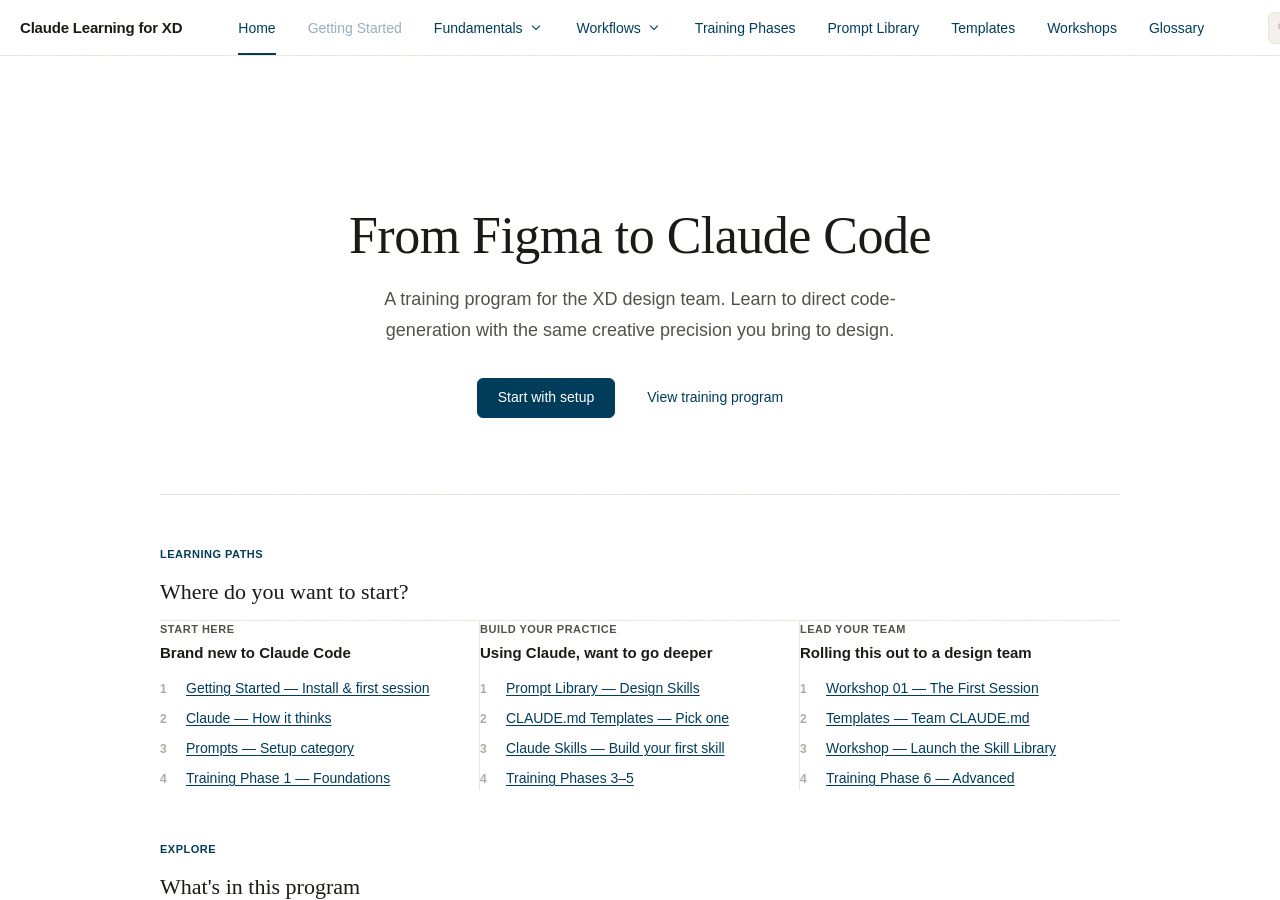
==== commit e0d182a1: "Consolidate token CSS files into styles.css Merge colors.css, spacing.css, and typography.css (inclu" ====
--- a/index.html
+++ b/index.html
@@ -4,1915 +4,8 @@
   <meta charset="UTF-8">
   <meta name="viewport" content="width=device-width, initial-scale=1.0">
   <title>Claude Learning for XD</title>
-  <link rel="stylesheet" href="tokens/colors.css">
-  <link rel="stylesheet" href="tokens/spacing.css">
-  <link rel="stylesheet" href="tokens/typography.css">
   <link rel="stylesheet" href="https://fonts.googleapis.com/css2?family=Material+Symbols+Outlined:opsz,wght,FILL,GRAD@20..48,100..700,0..1,-50..200&display=block">
-  <style>
-    .material-symbols-outlined {
-      font-variation-settings: 'FILL' 0, 'wght' 300, 'GRAD' 0, 'opsz' 24;
-      font-size: 20px;
-      line-height: 1;
-      display: inline-flex;
-    }
-  </style>
-  <style>
-    /* ── Site Tokens ────────────────────────────────────── */
-    :root {
-      --site-sidebar-width: 240px;
-      --site-bg-hover: var(--sds-color-warm-gray-050);
-      --site-nav-active-bg: var(--sds-color-blue-100);
-      --site-nav-active-text: var(--sds-color-blue-750);
-      --site-radius-sm: 6px;
-      --site-radius-md: 10px;
-      --site-radius-lg: 16px;
-      --site-transition: 150ms cubic-bezier(0.4, 0, 0.2, 1);
-      --site-code-bg: var(--sds-color-warm-gray-025);
-      --site-max-width: 960px;
-      /* Strata visual skin */
-      --site-font-display: Georgia, 'Times New Roman', serif;
-      --site-bg: var(--sds-color-white);
-      --site-card-bg: var(--sds-color-white);
-      --site-card-border: var(--sds-color-warm-gray-100);
-      --site-shadow: 0 2px 12px rgba(0, 19, 43, 0.06);
-      --site-shadow-strong: 0 8px 32px rgba(0, 19, 43, 0.10);
-    }
-
-    /* ── Reset ──────────────────────────────────────────── */
-    *, *::before, *::after { box-sizing: border-box; margin: 0; padding: 0; }
-    html { font-size: 16px; -webkit-font-smoothing: antialiased; }
-    body {
-      font-family: var(--sds-font-sans);
-      font-size: var(--sds-type-body);
-      line-height: var(--sds-leading-normal);
-      color: var(--sds-text-primary);
-      background: var(--site-bg);
-    }
-    /* Subtle grain texture */
-    body::after {
-      content: '';
-      position: fixed;
-      inset: 0;
-      z-index: 9999;
-      pointer-events: none;
-      opacity: 0.018;
-      background-image: url("data:image/svg+xml,%3Csvg xmlns='http://www.w3.org/2000/svg' width='300' height='300'%3E%3Cfilter id='n'%3E%3CfeTurbulence type='fractalNoise' baseFrequency='0.75' numOctaves='4' stitchTiles='stitch'/%3E%3C/filter%3E%3Crect width='300' height='300' filter='url(%23n)' opacity='1'/%3E%3C/svg%3E");
-      mix-blend-mode: multiply;
-    }
-    a { color: var(--sds-interactive-primary); text-decoration: none; }
-    a:hover { text-decoration: underline; }
-    img { max-width: 100%; display: block; }
-    button { font-family: inherit; cursor: pointer; border: none; background: none; }
-    ul, ol { list-style: none; }
-
-    /* ── Layout Shell ──────────────────────────────────── */
-    .app-shell { display: flex; flex-direction: column; height: 100vh; overflow: hidden; }
-
-    /* ── Top Navigation (SDS component) ───────────────── */
-    .sds-topnav {
-      display: flex;
-      align-items: center;
-      height: 56px;
-      padding: 0 var(--sds-space-500);
-      background: var(--sds-bg-page);
-      border-bottom: 1px solid var(--sds-border-subtle);
-      flex-shrink: 0;
-      gap: var(--sds-space-600);
-      z-index: 50;
-    }
-    .sds-topnav-logo {
-      display: flex;
-      align-items: center;
-      gap: var(--sds-space-250);
-      height: 28px;
-      flex-shrink: 0;
-      margin-right: var(--sds-space-400);
-      text-decoration: none;
-      border: none;
-      background: none;
-      cursor: pointer;
-      padding: 0;
-    }
-    .sds-topnav-logo-mark {
-      width: 28px;
-      height: 28px;
-      border-radius: 6px;
-      background: var(--sds-interactive-primary);
-      display: flex;
-      align-items: center;
-      justify-content: center;
-      flex-shrink: 0;
-    }
-    .sds-topnav-logo-text {
-      font-size: var(--sds-type-title);
-      font-weight: var(--sds-weight-semibold);
-      color: var(--sds-text-primary);
-      letter-spacing: -0.2px;
-      white-space: nowrap;
-    }
-    .sds-topnav-links {
-      display: flex;
-      align-items: stretch;
-      height: 100%;
-      gap: 0;
-    }
-    .sds-topnav-link {
-      display: inline-flex;
-      align-items: center;
-      gap: var(--sds-space-100);
-      padding: 0 var(--sds-space-400);
-      font-family: inherit;
-      font-size: var(--sds-type-body);
-      font-weight: var(--sds-weight-medium);
-      color: var(--sds-color-blue-750);
-      text-decoration: none;
-      border: none;
-      background: none;
-      cursor: pointer;
-      white-space: nowrap;
-      position: relative;
-      transition: color 0.15s ease;
-    }
-    .sds-topnav-link::after {
-      content: '';
-      position: absolute;
-      bottom: 0;
-      left: var(--sds-space-400);
-      right: var(--sds-space-400);
-      height: 2px;
-      background: transparent;
-      transition: background 0.15s ease;
-    }
-    .sds-topnav-link:hover { color: var(--sds-color-blue-750); }
-    .sds-topnav-link.is-active { color: var(--sds-color-blue-750); }
-    .sds-topnav-link.is-active::after { background: var(--sds-color-blue-750); }
-    .sds-topnav-spacer { flex: 1; }
-
-    /* ── Top Nav Dropdown ─────────────────────────────── */
-    .topnav-dropdown {
-      position: relative;
-      display: inline-flex;
-      align-items: stretch;
-      height: 100%;
-    }
-    .topnav-dropdown-trigger {
-      display: inline-flex;
-      align-items: center;
-      gap: var(--sds-space-100);
-      padding: 0 var(--sds-space-400);
-      font-family: inherit;
-      font-size: var(--sds-type-body);
-      font-weight: var(--sds-weight-medium);
-      color: var(--sds-color-blue-750);
-      text-decoration: none;
-      border: none;
-      background: none;
-      cursor: pointer;
-      white-space: nowrap;
-      position: relative;
-      transition: color 0.15s ease;
-    }
-    .topnav-dropdown-trigger::after {
-      content: '';
-      position: absolute;
-      bottom: 0;
-      left: var(--sds-space-400);
-      right: var(--sds-space-400);
-      height: 2px;
-      background: transparent;
-      transition: background 0.15s ease;
-    }
-    .topnav-dropdown-trigger.is-active::after { background: var(--sds-color-blue-750); }
-    .topnav-dropdown-trigger .dropdown-arrow {
-      font-size: 18px;
-      transition: transform 0.15s ease;
-    }
-    .topnav-dropdown.is-open .dropdown-arrow {
-      transform: rotate(180deg);
-    }
-    .topnav-dropdown-menu {
-      display: none;
-      position: absolute;
-      top: 100%;
-      left: 0;
-      min-width: max(100%, 180px);
-      width: max-content;
-      background: var(--sds-color-white);
-      border: 1px solid var(--sds-border-default);
-      border-radius: 8px;
-      box-shadow: 0 4px 16px rgba(0,0,0,0.08);
-      padding: var(--sds-space-150) 0;
-      z-index: 100;
-    }
-    .topnav-dropdown.is-open .topnav-dropdown-menu {
-      display: block;
-    }
-    .topnav-dropdown-item {
-      display: block;
-      width: 100%;
-      padding: var(--sds-space-250) var(--sds-space-400);
-      font-family: inherit;
-      font-size: var(--sds-type-body);
-      font-weight: var(--sds-weight-regular);
-      color: var(--sds-text-primary);
-      text-align: left;
-      border: none;
-      background: none;
-      cursor: pointer;
-      transition: background 0.12s ease;
-    }
-    .topnav-dropdown-item:hover {
-      background: var(--sds-bg-subtle);
-    }
-    .topnav-dropdown-item.is-active {
-      font-weight: var(--sds-weight-medium);
-      color: var(--sds-nav-item-active-text);
-      background: var(--sds-nav-item-active-bg);
-    }
-
-    /* ── App Body ──────────────────────────────────────── */
-    .app-body { display: flex; flex: 1; overflow: hidden; }
-
-    /* ── Secondary Side Nav (matches sds-sidenav) ─────── */
-    .secondary-sidenav {
-      width: 240px;
-      min-width: 240px;
-      flex-shrink: 0;
-      background: var(--sds-nav-sidebar-bg);
-      border-right: 1px solid var(--sds-border-default);
-      display: flex;
-      flex-direction: column;
-      padding: var(--sds-space-400) var(--sds-space-300);
-      user-select: none;
-      overflow-y: auto;
-      overflow-x: hidden;
-    }
-    .sec-nav-group-label {
-      font-size: var(--sds-type-body);
-      font-weight: var(--sds-weight-semibold);
-      color: var(--sds-text-primary);
-      text-transform: none;
-      letter-spacing: 0;
-      padding: var(--sds-space-500) var(--sds-space-300) var(--sds-space-300);
-      line-height: 1.3;
-      white-space: normal;
-      position: relative;
-      box-sizing: border-box;
-      display: block;
-    }
-    .sec-nav-group-label:first-child {
-      padding-top: var(--sds-space-200);
-    }
-    .sec-nav-divider {
-      display: block;
-      font-size: var(--sds-type-overline);
-      font-weight: var(--sds-weight-semibold);
-      color: var(--sds-color-warm-gray-400);
-      text-transform: uppercase;
-      letter-spacing: 0.4px;
-      padding: var(--sds-space-500) var(--sds-space-300) var(--sds-space-150);
-      margin-top: var(--sds-space-200);
-      line-height: 1;
-    }
-    .sec-nav-divider:first-of-type {
-      margin-top: 0;
-      padding-top: var(--sds-space-200);
-    }
-    .sec-nav-item {
-      display: flex;
-      align-items: center;
-      gap: var(--sds-space-250);
-      padding: var(--sds-space-200) var(--sds-space-300);
-      border-radius: 8px;
-      font-size: var(--sds-type-body);
-      font-weight: var(--sds-weight-regular);
-      color: var(--sds-color-warm-gray-700);
-      cursor: pointer;
-      text-decoration: none;
-      text-align: left;
-      position: relative;
-      line-height: 1.3;
-      margin: var(--sds-space-050) 0;
-      border: none;
-      background: none;
-      width: 100%;
-      white-space: nowrap;
-      transition: background 0.12s ease, color 0.12s ease;
-    }
-    .sec-nav-item:hover { background: var(--sds-bg-subtle); color: var(--sds-text-primary); }
-    .sec-nav-item.is-active {
-      background: var(--sds-nav-item-active-bg);
-      color: var(--sds-nav-item-active-text);
-      font-weight: var(--sds-weight-medium);
-    }
-    .sec-nav-item.is-active:hover {
-      background: var(--sds-color-blue-150);
-      color: var(--sds-nav-item-active-text);
-    }
-
-    /* ── Main Content ──────────────────────────────────── */
-    .main {
-      flex: 1;
-      overflow-y: auto;
-      padding: clamp(32px, 4vw, 64px) clamp(24px, 4vw, 56px);
-    }
-    .main-inner { max-width: var(--site-max-width); margin: 0 auto; }
-    .has-sidenav .main-inner { margin: 0; }
-
-    /* ── Page Sections ─────────────────────────────────── */
-    .page { display: none; }
-    .page.active { display: block; }
-
-    /* ── Topnav Search ─────────────────────────────────── */
-    .topnav-search {
-      position: relative;
-      display: flex;
-      align-items: center;
-    }
-    .topnav-search__input {
-      width: 200px;
-      height: 32px;
-      padding: 0 var(--sds-space-300) 0 30px;
-      font-size: var(--sds-type-label);
-      font-family: var(--sds-font-sans);
-      color: var(--sds-text-primary);
-      background: var(--sds-bg-subtle);
-      border: 1px solid var(--sds-border-subtle);
-      border-radius: 6px;
-      outline: none;
-      transition: border-color 150ms ease, width 200ms ease, background 150ms ease;
-    }
-    .topnav-search__input:focus {
-      border-color: var(--sds-interactive-primary);
-      width: 260px;
-      background: var(--sds-bg-page);
-    }
-    .topnav-search__input::placeholder { color: var(--sds-text-disabled); }
-    .topnav-search__icon {
-      position: absolute;
-      left: var(--sds-space-200);
-      font-size: 16px;
-      color: var(--sds-text-disabled);
-      pointer-events: none;
-    }
-    .sidebar-search-results {
-      position: absolute;
-      top: calc(100% + 6px);
-      right: 0;
-      width: 320px;
-      background: var(--site-card-bg);
-      border: 1px solid var(--site-card-border);
-      border-radius: 8px;
-      box-shadow: var(--site-shadow-strong);
-      z-index: 200;
-      overflow: hidden;
-      display: none;
-    }
-    .sidebar-search-results.open { display: block; }
-    .search-result-group__label {
-      padding: var(--sds-space-200) var(--sds-space-300) var(--sds-space-100);
-      font-size: var(--sds-type-overline);
-      font-weight: var(--sds-weight-semibold);
-      text-transform: uppercase;
-      letter-spacing: var(--sds-tracking-wide);
-      color: var(--sds-text-disabled);
-    }
-    .search-result-item {
-      display: flex;
-      align-items: center;
-      gap: var(--sds-space-200);
-      padding: var(--sds-space-200) var(--sds-space-300);
-      cursor: pointer;
-      transition: background 100ms ease;
-    }
-    .search-result-item:hover { background: var(--site-bg-hover); }
-    .search-result-item__icon { font-size: 16px; color: var(--sds-text-secondary); flex-shrink: 0; }
-    .search-result-item__text { flex: 1; }
-    .search-result-item__title { font-size: var(--sds-type-label); font-weight: var(--sds-weight-medium); color: var(--sds-text-primary); }
-    .search-result-item__sub { font-size: var(--sds-type-caption); color: var(--sds-text-secondary); }
-    .search-result-empty {
-      padding: var(--sds-space-400) var(--sds-space-300);
-      font-size: var(--sds-type-label);
-      color: var(--sds-text-disabled);
-      text-align: center;
-    }
-
-    /* ── In-Page Jump Nav ──────────────────────────────── */
-    .page-toc {
-      display: flex;
-      flex-wrap: wrap;
-      gap: var(--sds-space-200);
-      margin-bottom: var(--sds-space-1200);
-      padding: var(--sds-space-400) 0;
-      border-top: 1px solid var(--site-card-border);
-      border-bottom: 1px solid var(--site-card-border);
-    }
-    .page-toc__label {
-      font-size: var(--sds-type-caption);
-      font-weight: var(--sds-weight-semibold);
-      color: var(--sds-text-secondary);
-      align-self: center;
-      margin-right: var(--sds-space-200);
-      white-space: nowrap;
-    }
-    .page-toc__link {
-      padding: var(--sds-space-100) var(--sds-space-300);
-      font-size: var(--sds-type-caption);
-      font-weight: var(--sds-weight-medium);
-      color: var(--sds-text-secondary);
-      background: var(--sds-bg-page);
-      border: 1px solid var(--sds-border-default);
-      border-radius: 9999px;
-      cursor: pointer;
-      white-space: nowrap;
-      transition: all 150ms ease;
-    }
-    .page-toc__link:hover { color: var(--sds-interactive-primary); border-color: var(--sds-interactive-primary); }
-
-    /* ── Action Bridge ─────────────────────────────────── */
-    .action-bridge {
-      display: flex;
-      align-items: center;
-      gap: var(--sds-space-500);
-      padding: var(--sds-space-500);
-      background: var(--sds-color-white);
-      border: 1px solid var(--sds-color-warm-gray-150);
-      border-radius: 8px;
-      margin-top: var(--sds-space-1000);
-      cursor: pointer;
-      box-shadow: 0 1px 2px rgba(0,0,0,0.04), 0 2px 8px rgba(0,0,0,0.02);
-      transition: box-shadow 150ms ease-out, transform 150ms ease-out;
-    }
-    @media (hover: hover) {
-      .action-bridge:hover {
-        box-shadow: 0 2px 4px rgba(0,0,0,0.06), 0 6px 16px rgba(0,0,0,0.04);
-        transform: translateY(-1px);
-      }
-      .action-bridge:active {
-        transform: scale(0.98);
-        transition-duration: 80ms;
-      }
-    }
-    .action-bridge__icon {
-      width: 40px; height: 40px; border-radius: 10px;
-      background: var(--sds-interactive-primary);
-      color: #fff;
-      display: flex; align-items: center; justify-content: center;
-      flex-shrink: 0;
-    }
-    .action-bridge__icon .material-symbols-outlined { font-size: 20px; }
-    .action-bridge__body { flex: 1; }
-    .action-bridge__cue {
-      font-size: var(--sds-type-caption);
-      font-weight: var(--sds-weight-semibold);
-      color: var(--sds-interactive-primary);
-      text-transform: uppercase;
-      letter-spacing: 0.06em;
-      margin-bottom: var(--sds-space-050);
-    }
-    .action-bridge__title {
-      font-size: var(--sds-type-body);
-      font-weight: var(--sds-weight-semibold);
-      color: var(--sds-text-primary);
-    }
-    .action-bridge__desc {
-      font-size: var(--sds-type-label);
-      color: var(--sds-text-secondary);
-      margin-top: var(--sds-space-050);
-    }
-    .action-bridge__arrow { color: var(--sds-interactive-primary); flex-shrink: 0; }
-
-    /* ── Guided Sessions ───────────────────────────────── */
-    .session-card {
-      padding: var(--sds-space-600) 0;
-      border-top: 1px solid var(--sds-border-subtle);
-      margin-bottom: 0;
-    }
-    .session-card--done .session-card__meta .explainer-label { color: var(--sds-text-secondary); text-decoration: line-through; }
-    .session-card--done .session-step__num { background: var(--sds-color-warm-gray-050); color: var(--sds-text-disabled); }
-    .session-card__header {
-      margin-bottom: var(--sds-space-600);
-    }
-    .session-card__rationale {
-      font-size: var(--sds-type-label);
-      color: var(--sds-text-secondary);
-      margin: var(--sds-space-200) 0 var(--sds-space-400);
-      line-height: var(--sds-leading-normal);
-    }
-    .session-mark-btn {
-      flex-shrink: 0;
-      padding: var(--sds-space-150) var(--sds-space-400);
-      font-size: var(--sds-type-caption);
-      font-weight: var(--sds-weight-medium);
-      font-family: inherit;
-      border-radius: 6px;
-      cursor: pointer;
-      border: 1px solid var(--sds-border-default);
-      background: var(--sds-bg-page);
-      color: var(--sds-text-secondary);
-      transition: all 150ms ease;
-    }
-    .session-mark-btn:hover { border-color: var(--sds-interactive-primary); color: var(--sds-interactive-primary); }
-    .session-mark-btn--done { background: var(--sds-color-warm-gray-025); color: var(--sds-text-disabled); border-color: var(--sds-border-subtle); }
-    .session-mark-btn--done:hover { border-color: var(--sds-border-default); color: var(--sds-text-secondary); }
-    .session-card__meta {
-      display: flex;
-      align-items: center;
-      gap: var(--sds-space-400);
-      margin-bottom: var(--sds-space-200);
-    }
-    .session-card__time {
-      display: flex;
-      align-items: center;
-      gap: var(--sds-space-100);
-      font-size: var(--sds-type-caption);
-      color: var(--sds-text-secondary);
-    }
-    .session-card__setup {
-      font-size: var(--sds-type-caption);
-      color: var(--sds-text-secondary);
-    }
-    .session-steps { display: flex; flex-direction: column; gap: var(--sds-space-500); }
-    .session-step { display: flex; gap: var(--sds-space-400); align-items: flex-start; }
-    .session-step__num {
-      width: 28px; height: 28px; border-radius: 50%;
-      background: var(--sds-color-blue-100);
-      color: var(--sds-interactive-primary);
-      font-size: 11px; font-weight: var(--sds-weight-bold);
-      display: flex; align-items: center; justify-content: center;
-      flex-shrink: 0; margin-top: 3px;
-    }
-    .session-step__body { flex: 1; }
-    .session-step__label {
-      font-size: var(--sds-type-label);
-      font-weight: var(--sds-weight-semibold);
-      color: var(--sds-text-primary);
-      margin-bottom: var(--sds-space-200);
-    }
-    .session-step__note {
-      font-size: var(--sds-type-caption);
-      color: var(--sds-text-secondary);
-      margin-top: var(--sds-space-200);
-      line-height: var(--sds-leading-normal);
-    }
-    .session-prompt {
-      position: relative;
-      background: var(--sds-color-warm-gray-025);
-      border: 1px solid var(--sds-border-subtle);
-      border-radius: 8px;
-      overflow: hidden;
-    }
-    .session-prompt--directive {
-      background: var(--sds-color-blue-025);
-      border-color: var(--sds-color-blue-100);
-    }
-    .session-prompt__label {
-      padding: var(--sds-space-150) var(--sds-space-300);
-      font-size: 10px;
-      font-weight: var(--sds-weight-semibold);
-      color: var(--sds-text-secondary);
-      border-bottom: 1px solid var(--sds-border-subtle);
-      letter-spacing: 0.07em;
-      text-transform: uppercase;
-    }
-    .session-prompt--directive .session-prompt__label {
-      color: var(--sds-interactive-primary);
-      border-color: var(--sds-color-blue-100);
-    }
-    .session-prompt pre {
-      margin: 0;
-      padding: var(--sds-space-400) var(--sds-space-400) var(--sds-space-600);
-      font-size: var(--sds-type-caption);
-      white-space: pre-wrap;
-      word-break: break-word;
-      font-family: var(--sds-font-mono);
-    }
-    .copyable-block { position: relative; }
-    .inline-copy-btn { position:absolute;top:var(--sds-space-200);right:var(--sds-space-200);padding:var(--sds-space-100) var(--sds-space-300);font-size:var(--sds-type-caption);color:var(--sds-text-secondary);background:var(--sds-bg-page);border:1px solid var(--sds-border-default);border-radius:6px;cursor:pointer;font-family:inherit;transition:all 150ms ease; }
-    .inline-copy-btn:hover { color:var(--sds-interactive-primary);border-color:var(--sds-interactive-primary); }
-    .session-copy-btn {
-      position: absolute;
-      bottom: var(--sds-space-200);
-      right: var(--sds-space-200);
-      padding: var(--sds-space-100) var(--sds-space-300);
-      font-size: var(--sds-type-caption);
-      font-weight: var(--sds-weight-medium);
-      color: var(--sds-text-secondary);
-      background: var(--sds-bg-page);
-      border: 1px solid var(--sds-border-default);
-      border-radius: 6px;
-      cursor: pointer;
-      font-family: inherit;
-      transition: all 150ms ease;
-    }
-    .session-copy-btn:hover { color: var(--sds-interactive-primary); border-color: var(--sds-interactive-primary); }
-    .session-done {
-      display: flex;
-      align-items: flex-start;
-      gap: var(--sds-space-300);
-      margin-top: var(--sds-space-600);
-      padding-top: var(--sds-space-500);
-      border-top: 1px solid var(--sds-border-subtle);
-      font-size: var(--sds-type-label);
-      color: var(--sds-text-secondary);
-      line-height: var(--sds-leading-normal);
-    }
-    .session-phase-intro {
-      font-size: var(--sds-type-label);
-      color: var(--sds-text-secondary);
-      margin-bottom: var(--sds-space-1000);
-      padding: var(--sds-space-400) var(--sds-space-500);
-      background: var(--sds-bg-surface);
-      border-left: 3px solid var(--sds-border-default);
-      border-radius: 0 6px 6px 0;
-      line-height: var(--sds-leading-normal);
-    }
-
-    /* ── Phase Connections ──────────────────────────────── */
-    .phase-connections {
-      margin-top: var(--sds-space-1000);
-      padding-top: var(--sds-space-800);
-      border-top: 1px solid var(--sds-border-subtle);
-      display: grid;
-      grid-template-columns: 1fr 1fr;
-      gap: var(--sds-space-800);
-    }
-    @media (max-width: 768px) { .phase-connections { grid-template-columns: 1fr; } }
-    .phase-connection-label {
-      font-size: var(--sds-type-caption);
-      font-weight: var(--sds-weight-semibold);
-      color: var(--sds-text-secondary);
-      text-transform: uppercase;
-      letter-spacing: 0.06em;
-      margin-bottom: var(--sds-space-300);
-    }
-    .phase-pills { display: flex; flex-wrap: wrap; gap: var(--sds-space-200); }
-    .phase-pill {
-      padding: var(--sds-space-100) var(--sds-space-300);
-      font-size: var(--sds-type-caption);
-      font-weight: var(--sds-weight-medium);
-      color: var(--sds-interactive-primary);
-      background: var(--sds-color-blue-025);
-      border: 1px solid var(--sds-color-blue-100);
-      border-radius: 9999px;
-      cursor: pointer;
-      transition: all 150ms ease;
-      white-space: nowrap;
-      font-family: inherit;
-    }
-    .phase-pill:hover { background: var(--sds-color-blue-050); border-color: var(--sds-interactive-primary); }
-    .phase-pill--prompt {
-      color: var(--sds-text-secondary);
-      background: var(--sds-bg-surface);
-      border-color: var(--sds-border-default);
-    }
-    .phase-pill--prompt:hover { color: var(--sds-interactive-primary); border-color: var(--sds-interactive-primary); background: var(--sds-color-blue-025); }
-
-    /* ── Inline Callout ────────────────────────────────── */
-    .callout {
-      padding: var(--sds-space-500) var(--sds-space-600);
-      border-radius: var(--site-radius-lg);
-      margin: var(--sds-space-600) 0;
-      display: flex;
-      gap: var(--sds-space-400);
-      align-items: flex-start;
-    }
-    .callout--tip { background: var(--sds-color-blue-025); border: 1px solid var(--sds-color-blue-100); }
-    .callout--warning { background: #FFF8ED; border: 1px solid #E8A838; }
-    .callout--example { background: var(--sds-color-warm-gray-025); border: 1px solid var(--site-card-border); }
-    .callout__icon { font-size: 18px; flex-shrink: 0; color: var(--sds-interactive-primary); }
-    .callout--warning .callout__icon { color: #C47A1B; }
-    .callout--example .callout__icon { color: var(--sds-text-secondary); }
-    .callout__title { font-size: var(--sds-type-label); font-weight: var(--sds-weight-semibold); color: var(--sds-text-primary); margin-bottom: var(--sds-space-100); }
-    .callout__text { font-size: var(--sds-type-label); color: var(--sds-text-secondary); line-height: var(--sds-leading-normal); }
-    .callout__text code { background: rgba(0,0,0,.06); padding: 1px 5px; border-radius: 4px; font-family: var(--sds-font-mono); }
-
-    /* ── Learning Paths ────────────────────────────────── */
-    .learning-paths {
-      display: grid;
-      grid-template-columns: repeat(3, 1fr);
-      gap: 0;
-      margin-bottom: var(--sds-space-1200);
-      border-top: 1px solid var(--site-card-border);
-    }
-    .learning-path {
-      padding: var(--sds-space-700) var(--sds-space-700);
-      border-right: 1px solid var(--site-card-border);
-    }
-    .learning-path:first-child { padding-left: 0; }
-    .learning-path:last-child { border-right: none; padding-right: 0; }
-    .learning-path__icon { display: none; }
-    .learning-path__label {
-      font-size: var(--sds-type-overline);
-      font-weight: var(--sds-weight-semibold);
-      text-transform: uppercase;
-      letter-spacing: var(--sds-tracking-wide);
-      color: var(--sds-text-secondary);
-      margin-bottom: var(--sds-space-100);
-    }
-    .learning-path__title {
-      font-size: var(--sds-type-title);
-      font-weight: var(--sds-weight-semibold);
-      margin-bottom: var(--sds-space-300);
-    }
-    .learning-path__steps {
-      display: flex;
-      flex-direction: column;
-      gap: var(--sds-space-150);
-      counter-reset: step-counter;
-    }
-    .learning-path__step {
-      display: flex;
-      align-items: baseline;
-      gap: var(--sds-space-250);
-      font-size: var(--sds-type-body);
-      color: var(--sds-interactive-primary);
-      background: none;
-      border: none;
-      padding: var(--sds-space-100) 0;
-      cursor: pointer;
-      text-align: left;
-      font-family: inherit;
-      transition: color 150ms ease;
-      counter-increment: step-counter;
-    }
-    .learning-path__step::before {
-      content: counter(step-counter);
-      font-size: var(--sds-type-caption);
-      font-weight: var(--sds-weight-semibold);
-      color: var(--sds-text-disabled);
-      min-width: 16px;
-      flex-shrink: 0;
-      text-decoration: none;
-    }
-    .learning-path__step-label {
-      text-decoration: underline;
-      text-underline-offset: 2px;
-    }
-    .learning-path__step:hover { color: var(--sds-color-blue-800); }
-    .learning-path__step .material-symbols-outlined { display: none; }
-
-    /* ── Home sections grid ─────────────────────────────── */
-    .home-sections-grid {
-      display: grid;
-      grid-template-columns: repeat(3, 1fr);
-      gap: var(--sds-space-500);
-      margin-bottom: var(--sds-space-1200);
-    }
-    .home-section-card {
-      display: flex;
-      flex-direction: column;
-      gap: var(--sds-space-200);
-      padding: var(--sds-space-600);
-      background: var(--site-card-bg);
-      border: 1px solid var(--site-card-border);
-      border-radius: var(--site-radius-lg);
-      cursor: pointer;
-      text-align: left;
-      font-family: inherit;
-      width: 100%;
-      box-shadow: var(--site-shadow);
-      transition: border-color 150ms ease, box-shadow 150ms ease;
-    }
-    .home-section-card:hover {
-      border-color: var(--sds-interactive-primary);
-      box-shadow: var(--site-shadow-strong);
-    }
-    .home-section-card__icon { font-size: 20px; color: var(--sds-interactive-primary); flex-shrink: 0; }
-    .home-section-card__title { font-size: var(--sds-type-label); font-weight: var(--sds-weight-semibold); color: var(--sds-text-primary); }
-    .home-section-card__desc { font-size: var(--sds-type-caption); color: var(--sds-text-secondary); line-height: var(--sds-leading-normal); flex: 1; }
-    .home-section-card__arrow { font-size: 16px; color: var(--sds-text-disabled); margin-top: auto; align-self: flex-end; transition: color 150ms ease; }
-    .home-section-card:hover .home-section-card__arrow { color: var(--sds-interactive-primary); }
-
-    /* ── Typography ────────────────────────────────────── */
-    .page-title {
-      font-family: var(--site-font-display);
-      font-size: var(--sds-type-display);
-      font-weight: 400;
-      line-height: 1.1;
-      letter-spacing: var(--sds-tracking-tight);
-      margin-bottom: var(--sds-space-300);
-    }
-    .page-subtitle {
-      font-size: 18px;
-      color: var(--sds-text-secondary);
-      line-height: 1.7;
-      margin-bottom: var(--sds-space-1000);
-      max-width: 640px;
-    }
-    .section-heading {
-      font-family: var(--site-font-display);
-      font-size: var(--sds-type-heading);
-      font-weight: 400;
-      line-height: 1.15;
-      margin-top: var(--sds-space-1600);
-      margin-bottom: var(--sds-space-400);
-    }
-    .section-heading:first-child { margin-top: 0; }
-    .sub-heading {
-      font-size: var(--sds-type-subheading);
-      font-weight: var(--sds-weight-semibold);
-      line-height: var(--sds-leading-snug);
-      margin-top: var(--sds-space-800);
-      margin-bottom: var(--sds-space-300);
-    }
-    .step-heading {
-      font-size: var(--sds-type-title);
-      font-weight: var(--sds-weight-semibold);
-      margin-top: var(--sds-space-800);
-      margin-bottom: var(--sds-space-200);
-    }
-    p { margin-bottom: var(--sds-space-400); }
-    p:last-child { margin-bottom: 0; }
-
-    /* ── DS: Cards ─────────────────────────────────────── */
-    .sds-card {
-      background: var(--site-card-bg);
-      border: 1px solid var(--site-card-border);
-      border-radius: var(--site-radius-lg);
-      overflow: hidden;
-      box-shadow: var(--site-shadow);
-      transition: border-color var(--site-transition);
-    }
-    .sds-card:hover { border-color: var(--sds-border-strong); }
-    .sds-card-body {
-      padding: var(--sds-space-500) var(--sds-space-600);
-    }
-    .card-grid {
-      display: grid;
-      grid-template-columns: repeat(auto-fill, minmax(280px, 1fr));
-      gap: var(--sds-space-400);
-    }
-
-    /* ── Home Hero ─────────────────────────────────────── */
-    .hero {
-      padding: clamp(56px, 8vw, 100px) 0 clamp(48px, 6vw, 80px);
-      margin-bottom: var(--sds-space-1200);
-      text-align: center;
-      border-bottom: 1px solid var(--site-card-border);
-    }
-    .hero h1 {
-      font-family: var(--site-font-display);
-      font-size: clamp(36px, 4.5vw, 52px);
-      font-weight: 400;
-      color: var(--sds-text-primary);
-      line-height: 1.1;
-      margin-bottom: var(--sds-space-500);
-      letter-spacing: -0.01em;
-    }
-    .hero p {
-      font-size: 18px;
-      color: var(--sds-text-secondary);
-      line-height: 1.7;
-      max-width: 520px;
-      margin: 0 auto var(--sds-space-800);
-    }
-
-    /* ── Feature Cards (Home) ──────────────────────────── */
-    .feature-cards {
-      display: grid;
-      grid-template-columns: repeat(3, 1fr);
-      gap: var(--sds-space-400);
-      margin-bottom: var(--sds-space-800);
-    }
-    .feature-card {
-      background: var(--site-card-bg);
-      border: 1px solid var(--site-card-border);
-      border-radius: var(--site-radius-lg);
-      padding: var(--sds-space-600);
-      cursor: pointer;
-      box-shadow: var(--site-shadow);
-      transition: border-color var(--site-transition), box-shadow var(--site-transition);
-    }
-    .feature-card:hover { border-color: var(--sds-interactive-primary); box-shadow: var(--site-shadow-strong); }
-    .feature-card .feature-icon {
-      width: 40px;
-      height: 40px;
-      background: var(--sds-color-blue-100);
-      border-radius: var(--site-radius-md);
-      display: flex;
-      align-items: center;
-      justify-content: center;
-      margin-bottom: var(--sds-space-400);
-      color: var(--sds-interactive-primary);
-      font-size: 20px;
-    }
-    .feature-card h3 {
-      font-size: var(--sds-type-title);
-      font-weight: var(--sds-weight-semibold);
-      margin-bottom: var(--sds-space-200);
-    }
-    .feature-card p {
-      font-size: var(--sds-type-label);
-      color: var(--sds-text-secondary);
-    }
-
-    /* ── Filter Bar ────────────────────────────────────── */
-    .filter-bar {
-      display: flex;
-      flex-wrap: wrap;
-      gap: var(--sds-space-200);
-      margin-bottom: var(--sds-space-600);
-      align-items: center;
-    }
-    .filter-chip {
-      padding: var(--sds-space-100) var(--sds-space-300);
-      border-radius: 9999px;
-      font-size: var(--sds-type-caption);
-      font-weight: var(--sds-weight-semibold);
-      border: 1px solid var(--sds-border-default);
-      background: var(--sds-bg-page);
-      color: var(--sds-text-secondary);
-      transition: all var(--site-transition);
-      cursor: pointer;
-    }
-    .filter-chip:hover { border-color: var(--sds-interactive-primary); color: var(--sds-interactive-primary); }
-    .filter-chip.active {
-      background: var(--sds-interactive-primary);
-      color: var(--sds-text-on-primary);
-      border-color: var(--sds-interactive-primary);
-    }
-    /* ── DS: Search ─────────────────────────────────────── */
-    .sds-search {
-      position: relative;
-      display: inline-flex;
-      align-items: center;
-    }
-    .sds-search__input {
-      height: 36px;
-      padding: 0 var(--sds-space-300);
-      font-size: var(--sds-type-body);
-      font-family: var(--sds-font-sans);
-      color: var(--sds-text-primary);
-      background: var(--sds-bg-page);
-      border: 1px solid var(--sds-border-default);
-      border-radius: 6px;
-      width: 240px;
-      outline: none;
-      transition: border-color var(--site-transition);
-    }
-    .sds-search__input:focus { border-color: var(--sds-interactive-primary); }
-    .sds-search__input::placeholder { color: var(--sds-text-disabled); }
-
-    /* ── Prompt Cards ──────────────────────────────────── */
-    .prompt-card {
-      background: var(--site-card-bg);
-      border: 1px solid var(--site-card-border);
-      border-radius: var(--site-radius-lg);
-      padding: var(--sds-space-600);
-      cursor: pointer;
-      box-shadow: var(--site-shadow);
-      transition: border-color var(--site-transition), box-shadow var(--site-transition);
-    }
-    .prompt-card:hover { border-color: var(--sds-interactive-primary); box-shadow: var(--site-shadow-strong); }
-    .prompt-card h3 {
-      font-size: var(--sds-type-title);
-      font-weight: var(--sds-weight-semibold);
-      margin-bottom: var(--sds-space-200);
-    }
-    .prompt-card .prompt-when {
-      font-size: var(--sds-type-caption);
-      color: var(--sds-text-secondary);
-      line-height: var(--sds-leading-normal);
-    }
-
-    /* ── Code Blocks ───────────────────────────────────── */
-    pre {
-      background: var(--site-card-bg);
-      border: 1px solid var(--site-card-border);
-      border-radius: var(--site-radius-md);
-      padding: var(--sds-space-400);
-      overflow-x: auto;
-      margin: var(--sds-space-400) 0;
-      font-family: var(--sds-font-mono);
-      font-size: var(--sds-type-caption);
-      line-height: var(--sds-leading-relaxed);
-      color: var(--sds-text-primary);
-    }
-    code {
-      font-family: var(--sds-font-mono);
-      font-size: 0.9em;
-      background: var(--site-code-bg);
-      padding: 1px var(--sds-space-100);
-      border-radius: 3px;
-    }
-    pre code { background: none; padding: 0; font-size: inherit; }
-
-    /* ── DS: Tabs ──────────────────────────────────────── */
-    .sds-tabs {
-      display: flex;
-      border-bottom: 1px solid var(--sds-color-warm-gray-150);
-      margin-bottom: var(--sds-space-800);
-      overflow-x: auto;
-    }
-    .sds-tab {
-      padding: var(--sds-space-300) var(--sds-space-400);
-      font-size: var(--sds-type-body);
-      font-weight: var(--sds-weight-regular);
-      color: var(--sds-color-warm-gray-550);
-      border-bottom: 2px solid transparent;
-      margin-bottom: -1px;
-      transition: color var(--site-transition), border-color var(--site-transition);
-      white-space: nowrap;
-      cursor: pointer;
-    }
-    .sds-tab:hover { color: var(--sds-color-warm-gray-900); }
-    .sds-tab.is-active {
-      color: var(--sds-color-warm-gray-900);
-      font-weight: var(--sds-weight-medium);
-      border-bottom-color: var(--sds-color-blue-750);
-    }
-    .sds-tab-panel { display: none; }
-    .sds-tab-panel.is-active { display: block; }
-
-    /* ── Phase Meta ────────────────────────────────────── */
-    .phase-meta {
-      display: flex;
-      gap: var(--sds-space-400);
-      margin-bottom: var(--sds-space-400);
-      font-size: var(--sds-type-caption);
-      color: var(--sds-text-secondary);
-    }
-    .phase-meta span {
-      display: inline-flex;
-      align-items: center;
-      gap: var(--sds-space-100);
-    }
-    .phase-tagline {
-      font-size: var(--sds-type-subheading);
-      color: var(--sds-text-secondary);
-      font-style: italic;
-      margin-bottom: var(--sds-space-600);
-    }
-
-    /* ── Checklist ─────────────────────────────────────── */
-    .checklist { margin-top: var(--sds-space-600); }
-    .checklist-title {
-      font-size: var(--sds-type-title);
-      font-weight: var(--sds-weight-semibold);
-      margin-bottom: var(--sds-space-300);
-    }
-    .checklist-item {
-      display: flex;
-      align-items: flex-start;
-      gap: var(--sds-space-300);
-      padding: var(--sds-space-200) 0;
-      font-size: var(--sds-type-label);
-      cursor: pointer;
-      user-select: none;
-    }
-    .checklist-item input[type="checkbox"] {
-      width: 16px;
-      height: 16px;
-      margin-top: 2px;
-      flex-shrink: 0;
-      accent-color: var(--sds-interactive-primary);
-      cursor: pointer;
-    }
-    .checklist-item.checked .checklist-label {
-      text-decoration: line-through;
-      color: var(--sds-text-disabled);
-    }
-
-    /* ── DS: Accordion ─────────────────────────────────── */
-    .accordion { display: flex; flex-direction: column; gap: var(--sds-space-200); }
-    .sds-accordion-item {
-      background: var(--site-card-bg);
-      border: 1px solid var(--site-card-border);
-      border-radius: var(--site-radius-lg);
-      overflow: hidden;
-      box-shadow: var(--site-shadow);
-    }
-    .sds-accordion-header {
-      display: flex;
-      align-items: center;
-      justify-content: space-between;
-      padding: var(--sds-space-400) var(--sds-space-500);
-      font-size: var(--sds-type-body);
-      font-weight: var(--sds-weight-medium);
-      background: var(--sds-color-white);
-      transition: background var(--site-transition);
-      cursor: pointer;
-      width: 100%;
-      text-align: left;
-      border-radius: 8px;
-    }
-    .sds-accordion-header:hover { background: var(--site-bg-hover); }
-    .sds-accordion-header h3 {
-      font-size: var(--sds-type-title);
-      font-weight: var(--sds-weight-semibold);
-    }
-    .sds-accordion-header .acc-meta {
-      font-size: var(--sds-type-caption);
-      color: var(--sds-text-secondary);
-      margin-top: var(--sds-space-050);
-    }
-    .sds-accordion-header .acc-goal {
-      font-size: var(--sds-type-caption);
-      color: var(--sds-text-secondary);
-      margin-top: var(--sds-space-200);
-      line-height: var(--sds-leading-normal);
-      text-align: left;
-    }
-    .sds-accordion-chevron {
-      font-size: 20px;
-      transition: transform var(--site-transition);
-      flex-shrink: 0;
-      color: var(--sds-text-secondary);
-    }
-    .sds-accordion-item[data-expanded="true"] .sds-accordion-chevron { transform: rotate(180deg); }
-    .sds-accordion-panel {
-      overflow: hidden;
-      max-height: 0;
-      transition: max-height 0.3s ease;
-    }
-    .sds-accordion-item[data-expanded="true"] .sds-accordion-panel { max-height: 9999px; }
-    .sds-accordion-panel-inner {
-      padding: 0 var(--sds-space-500) var(--sds-space-500);
-    }
-
-    /* ── DS: Table ─────────────────────────────────────── */
-    .sds-table-container {
-      background: var(--sds-color-white);
-      border: 1px solid var(--sds-color-warm-gray-150);
-      border-radius: 8px;
-      overflow: hidden;
-      margin: var(--sds-space-400) 0;
-    }
-    .sds-table {
-      width: 100%;
-      border-collapse: collapse;
-      font-size: var(--sds-type-label);
-    }
-    .sds-table th {
-      background: var(--sds-color-warm-gray-025);
-      padding: var(--sds-space-250) var(--sds-space-400);
-      text-align: left;
-      font-size: var(--sds-type-caption);
-      font-weight: var(--sds-weight-semibold);
-      color: var(--sds-color-warm-gray-550);
-      text-transform: uppercase;
-      letter-spacing: var(--sds-tracking-wide);
-    }
-    .sds-table td {
-      padding: var(--sds-space-250) var(--sds-space-400);
-      color: var(--sds-color-warm-gray-700);
-      border-bottom: 1px solid var(--sds-color-warm-gray-100);
-      vertical-align: top;
-      line-height: var(--sds-leading-normal);
-    }
-    .sds-table td:first-child {
-      white-space: nowrap;
-      font-weight: var(--sds-weight-semibold);
-      color: var(--sds-text-secondary);
-    }
-    .sds-table td:nth-child(2) { font-weight: var(--sds-weight-semibold); }
-    .sds-table tr:last-child td { border-bottom: none; }
-
-    /* ── Glossary Cards ────────────────────────────────── */
-    .glossary-card {
-      background: var(--site-card-bg);
-      border: 1px solid var(--site-card-border);
-      border-radius: var(--site-radius-lg);
-      padding: var(--sds-space-600);
-    }
-    .glossary-mapping {
-      display: flex;
-      align-items: center;
-      gap: var(--sds-space-300);
-      margin-bottom: var(--sds-space-300);
-      flex-wrap: wrap;
-    }
-    .glossary-term {
-      font-size: var(--sds-type-title);
-      font-weight: var(--sds-weight-semibold);
-    }
-    .glossary-arrow {
-      color: var(--sds-text-disabled);
-      font-size: var(--sds-type-body);
-    }
-    .glossary-code-term {
-      font-family: var(--sds-font-mono);
-      font-size: var(--sds-type-label);
-      background: var(--site-code-bg);
-      padding: var(--sds-space-050) var(--sds-space-200);
-      border-radius: var(--site-radius-sm);
-      color: var(--sds-interactive-primary);
-    }
-    .glossary-category-label {
-      font-size: var(--sds-type-overline);
-      text-transform: uppercase;
-      letter-spacing: var(--sds-tracking-wide);
-      color: var(--sds-text-tertiary);
-      font-weight: var(--sds-weight-semibold);
-      margin-bottom: var(--sds-space-200);
-    }
-    .glossary-desc {
-      font-size: var(--sds-type-label);
-      color: var(--sds-text-secondary);
-      line-height: var(--sds-leading-normal);
-      margin-bottom: var(--sds-space-300);
-    }
-    .glossary-tip {
-      font-size: var(--sds-type-caption);
-      color: var(--sds-text-tertiary);
-      padding: var(--sds-space-200) var(--sds-space-300);
-      background: var(--sds-color-blue-025);
-      border-radius: var(--site-radius-sm);
-      line-height: var(--sds-leading-normal);
-    }
-    .glossary-practice-link {
-      margin-top: var(--sds-space-300);
-      display: inline-flex;
-      align-items: center;
-      gap: var(--sds-space-100);
-      font-size: var(--sds-type-caption);
-      font-weight: var(--sds-weight-medium);
-      color: var(--sds-interactive-primary);
-      background: none;
-      border: none;
-      cursor: pointer;
-      font-family: inherit;
-      padding: 0;
-      transition: opacity 150ms ease;
-    }
-    .glossary-practice-link:hover { opacity: 0.75; }
-
-    /* ── Template Cards ────────────────────────────────── */
-    .template-card {
-      display: flex;
-      flex-direction: column;
-    }
-    .template-card h3 {
-      font-size: var(--sds-type-title);
-      font-weight: var(--sds-weight-semibold);
-      margin-bottom: var(--sds-space-200);
-    }
-    .template-card p {
-      font-size: var(--sds-type-label);
-      color: var(--sds-text-secondary);
-      flex: 1;
-    }
-    .template-preview { margin-top: var(--sds-space-400); }
-    .template-preview__code { max-height: 200px; overflow-y: auto; font-size: 11px; line-height: 1.5; }
-    .template-preview-toggle { background: none; border: 1px solid var(--sds-border-default); border-radius: 6px; padding: var(--sds-space-100) var(--sds-space-300); font-size: var(--sds-type-caption); font-weight: var(--sds-weight-medium); color: var(--sds-text-secondary); cursor: pointer; font-family: inherit; transition: all 150ms ease; }
-    .template-preview-toggle:hover { border-color: var(--sds-interactive-primary); color: var(--sds-interactive-primary); }
-
-    /* ── DS: Buttons ───────────────────────────────────── */
-    .sds-btn {
-      display: inline-flex;
-      align-items: center;
-      gap: var(--sds-space-200);
-      font-family: var(--sds-font-sans);
-      font-weight: var(--sds-weight-medium);
-      border: none;
-      cursor: pointer;
-      text-decoration: none;
-      transition: background 0.15s ease, color 0.15s ease, border-color 0.15s ease;
-      white-space: nowrap;
-    }
-    .sds-btn--primary {
-      background: var(--sds-interactive-primary);
-      color: var(--sds-text-on-primary);
-      border: 1.5px solid var(--sds-interactive-primary);
-    }
-    .sds-btn--primary:hover { background: var(--sds-interactive-primary-hover); border-color: var(--sds-interactive-primary-hover); text-decoration: none; color: var(--sds-text-on-primary); }
-    .sds-btn--ghost {
-      background: transparent;
-      color: var(--sds-text-primary);
-      border: 1.5px solid var(--sds-border-default);
-    }
-    .sds-btn--ghost:hover { border-color: var(--sds-interactive-primary); color: var(--sds-interactive-primary); text-decoration: none; }
-    .sds-btn--md {
-      font-size: var(--sds-type-body);
-      padding: 0 var(--sds-space-500);
-      border-radius: 6px;
-      height: 40px;
-    }
-    .sds-btn--sm {
-      font-size: var(--sds-type-label);
-      padding: 0 var(--sds-space-300);
-      border-radius: 6px;
-      height: 32px;
-    }
-
-    /* ── DS: Tags ──────────────────────────────────────── */
-    .sds-tag {
-      display: inline-flex;
-      align-items: center;
-      padding: var(--sds-space-050) var(--sds-space-200);
-      font-size: var(--sds-type-overline);
-      font-weight: var(--sds-weight-semibold);
-      border-radius: 4px;
-      text-transform: uppercase;
-      letter-spacing: var(--sds-tracking-wide);
-    }
-    .sds-tag--info {
-      background: var(--sds-color-blue-050);
-      color: var(--sds-color-blue-700);
-    }
-    .sds-tag--neutral {
-      background: var(--sds-color-warm-gray-100);
-      color: var(--sds-color-warm-gray-650);
-    }
-
-    /* ── DS: Modal ─────────────────────────────────────── */
-    .sds-modal-overlay {
-      display: none;
-      position: fixed;
-      inset: 0;
-      z-index: 9000;
-      background: rgba(0,0,0,0.5);
-      align-items: center;
-      justify-content: center;
-      padding: var(--sds-space-800);
-    }
-    .sds-modal-overlay.open { display: flex; }
-    .sds-modal {
-      background: var(--site-card-bg);
-      border-radius: 12px;
-      box-shadow: var(--site-shadow-strong);
-      max-width: 560px;
-      width: 100%;
-      max-height: 80vh;
-      display: flex;
-      flex-direction: column;
-    }
-    .sds-modal-header {
-      padding: var(--sds-space-500) var(--sds-space-600);
-      border-bottom: 1px solid var(--sds-border-subtle);
-      display: flex;
-      align-items: flex-start;
-      gap: var(--sds-space-300);
-      flex-shrink: 0;
-    }
-    .sds-modal-header__title {
-      flex: 1;
-      font-size: var(--sds-type-heading);
-      font-weight: var(--sds-weight-bold);
-      line-height: var(--sds-leading-tight);
-    }
-    .sds-modal-header__close {
-      width: 32px;
-      height: 32px;
-      display: flex;
-      align-items: center;
-      justify-content: center;
-      border-radius: 6px;
-      font-size: 18px;
-      color: var(--sds-text-secondary);
-      flex-shrink: 0;
-      transition: background var(--site-transition);
-    }
-    .sds-modal-header__close:hover { background: var(--site-bg-hover); }
-    .sds-modal-body {
-      padding: var(--sds-space-600);
-      overflow-y: auto;
-    }
-    .sds-modal-body .modal-meta { margin-bottom: var(--sds-space-300); }
-    .sds-modal-body .modal-when {
-      font-size: var(--sds-type-label);
-      color: var(--sds-text-secondary);
-      margin-bottom: var(--sds-space-400);
-    }
-    .sds-modal-body .modal-hint {
-      font-size: var(--sds-type-caption);
-      color: var(--sds-text-secondary);
-      margin-bottom: var(--sds-space-400);
-    }
-    .prompt-placeholder {
-      background: #FEF9C3;
-      color: #713F12;
-      border-radius: 3px;
-      padding: 1px 3px;
-      font-style: normal;
-    }
-    .sds-modal-body pre { margin-bottom: var(--sds-space-400); }
-
-    /* ── Blockquote ────────────────────────────────────── */
-    blockquote {
-      border-left: 3px solid var(--sds-interactive-primary);
-      padding: var(--sds-space-400) var(--sds-space-600);
-      margin: var(--sds-space-600) 0;
-      background: transparent;
-      border-radius: 0;
-      font-size: var(--sds-type-label);
-      color: var(--sds-text-secondary);
-    }
-    blockquote strong { color: var(--sds-text-primary); }
-
-    /* ── Skill List ────────────────────────────────────── */
-    .skill-list {
-      list-style: disc;
-      padding-left: var(--sds-space-500);
-      margin: var(--sds-space-300) 0;
-    }
-    .skill-list li {
-      font-size: var(--sds-type-label);
-      line-height: var(--sds-leading-relaxed);
-      color: var(--sds-text-secondary);
-    }
-
-    /* ── Exercise Block ────────────────────────────────── */
-    .exercise {
-      padding: var(--sds-space-500) 0;
-      border-top: 1px solid var(--sds-border-subtle);
-    }
-    .exercise:last-child {
-      border-bottom: 1px solid var(--sds-border-subtle);
-    }
-    .exercise h4 {
-      font-size: var(--sds-type-body);
-      font-weight: var(--sds-weight-semibold);
-      margin-bottom: var(--sds-space-200);
-    }
-    .exercise p {
-      font-size: var(--sds-type-label);
-      color: var(--sds-text-secondary);
-    }
-
-    /* ── Materials List ────────────────────────────────── */
-    .materials-list {
-      list-style: disc;
-      padding-left: var(--sds-space-500);
-      margin: var(--sds-space-300) 0;
-    }
-    .materials-list li {
-      font-size: var(--sds-type-label);
-      color: var(--sds-text-secondary);
-      line-height: var(--sds-leading-relaxed);
-    }
-
-    /* ── Tips List ─────────────────────────────────────── */
-    .tips-section {
-      margin-top: var(--sds-space-600);
-    }
-    .tips-list {
-      list-style: disc;
-      padding-left: var(--sds-space-500);
-    }
-    .tips-list li {
-      font-size: var(--sds-type-label);
-      color: var(--sds-text-secondary);
-      line-height: var(--sds-leading-relaxed);
-      margin-bottom: var(--sds-space-200);
-    }
-
-    /* ── Hamburger (unused) ─────────────────────────────── */
-    .hamburger {
-      display: none;
-      position: fixed;
-      top: var(--sds-space-400);
-      left: var(--sds-space-400);
-      z-index: 100;
-      width: 40px;
-      height: 40px;
-      border-radius: var(--site-radius-sm);
-      background: var(--sds-bg-page);
-      border: 1px solid var(--sds-border-default);
-      align-items: center;
-      justify-content: center;
-      flex-direction: column;
-      gap: 4px;
-    }
-    .hamburger .material-symbols-outlined { font-size: 20px; color: var(--sds-text-primary); }
-
-    /* ── Stat Row (Home) ───────────────────────────────── */
-    .stat-row {
-      display: flex;
-      justify-content: center;
-      gap: var(--sds-space-1000);
-      margin-bottom: var(--sds-space-800);
-    }
-    .stat { text-align: center; }
-    .stat-number {
-      font-size: var(--sds-type-display);
-      font-weight: var(--sds-weight-bold);
-      color: var(--sds-interactive-primary);
-    }
-    .stat-label {
-      font-size: var(--sds-type-caption);
-      color: var(--sds-text-secondary);
-      margin-top: var(--sds-space-100);
-    }
-
-    /* ── Claude 101 Explainer Components ───────────────── */
-    .explainer-label {
-      display: inline-block;
-      font-size: var(--sds-type-overline);
-      font-weight: var(--sds-weight-semibold);
-      text-transform: uppercase;
-      letter-spacing: var(--sds-tracking-wide);
-      color: var(--sds-interactive-primary);
-      margin-bottom: var(--sds-space-200);
-    }
-    .explainer-section {
-      margin-top: clamp(48px, 5vw, 80px);
-      padding-top: clamp(48px, 5vw, 80px);
-      border-top: 1px solid var(--site-card-border);
-    }
-    .explainer-section:first-of-type { border-top: none; margin-top: 0; padding-top: 0; }
-    .explainer-lead {
-      font-size: 18px;
-      line-height: 1.7;
-      color: var(--sds-text-secondary);
-      max-width: 680px;
-      margin-bottom: var(--sds-space-800);
-    }
-    .concept-grid {
-      display: grid;
-      grid-template-columns: repeat(auto-fill, minmax(200px, 1fr));
-      gap: var(--sds-space-400);
-      margin: var(--sds-space-800) 0;
-    }
-    .concept-card {
-      padding: var(--sds-space-400) 0;
-      border-top: 1px solid var(--site-card-border);
-    }
-    .concept-card__num {
-      font-size: var(--sds-type-overline);
-      font-weight: var(--sds-weight-bold);
-      color: var(--sds-color-warm-gray-300);
-      letter-spacing: 0.08em;
-      text-transform: uppercase;
-      margin-bottom: var(--sds-space-200);
-    }
-    .concept-card__title {
-      font-size: var(--sds-type-title);
-      font-weight: var(--sds-weight-semibold);
-      margin-bottom: var(--sds-space-200);
-    }
-    .concept-card__desc {
-      font-size: var(--sds-type-label);
-      color: var(--sds-text-secondary);
-      line-height: var(--sds-leading-normal);
-    }
-    .anatomy-list {
-      display: flex;
-      flex-direction: column;
-      gap: var(--sds-space-400);
-      margin: var(--sds-space-600) 0;
-    }
-    .anatomy-item {
-      display: flex;
-      align-items: flex-start;
-      gap: var(--sds-space-400);
-    }
-    .anatomy-icon {
-      width: 40px;
-      height: 40px;
-      border-radius: var(--site-radius-md);
-      display: flex;
-      align-items: center;
-      justify-content: center;
-      flex-shrink: 0;
-    }
-    .anatomy-icon .material-symbols-outlined { font-size: 20px; }
-    .anatomy-content { flex: 1; padding-top: var(--sds-space-100); }
-    .anatomy-title {
-      font-size: var(--sds-type-body);
-      font-weight: var(--sds-weight-semibold);
-      margin-bottom: var(--sds-space-100);
-    }
-    .anatomy-desc {
-      font-size: var(--sds-type-label);
-      color: var(--sds-text-secondary);
-      line-height: var(--sds-leading-normal);
-    }
-    .explainer-two-col {
-      display: grid;
-      grid-template-columns: 1fr 1fr;
-      gap: var(--sds-space-800);
-      align-items: start;
-    }
-    .code-window {
-      background: var(--sds-color-warm-gray-900);
-      border-radius: var(--site-radius-lg);
-      overflow: hidden;
-      font-family: var(--sds-font-mono);
-      font-size: var(--sds-type-caption);
-    }
-    .code-window-header {
-      display: flex;
-      align-items: center;
-      gap: var(--sds-space-150);
-      padding: var(--sds-space-300) var(--sds-space-400);
-      background: var(--sds-color-warm-gray-800);
-    }
-    .code-window-dot {
-      width: 10px;
-      height: 10px;
-      border-radius: 50%;
-      background: var(--sds-color-warm-gray-600);
-    }
-    .code-window-filename {
-      font-size: var(--sds-type-caption);
-      color: var(--sds-color-warm-gray-400);
-      margin-left: var(--sds-space-200);
-    }
-    .code-window-body {
-      padding: var(--sds-space-500);
-      line-height: var(--sds-leading-relaxed);
-      color: var(--sds-color-warm-gray-200);
-      overflow-x: auto;
-    }
-    .code-window-body .code-comment { color: var(--sds-color-warm-gray-500); }
-    .code-window-body .code-key { color: var(--sds-color-blue-300); }
-    .code-window-body .code-value { color: var(--sds-color-warm-gray-100); }
-    .code-window-body .code-heading { color: var(--sds-color-blue-200); font-weight: var(--sds-weight-semibold); }
-    .code-window-body .code-arrow { color: var(--sds-color-warm-gray-400); }
-    .dir-tree {
-      background: var(--sds-color-warm-gray-025);
-      border: 1px solid var(--site-card-border);
-      border-radius: var(--site-radius-md);
-      padding: var(--sds-space-500);
-      font-family: var(--sds-font-mono);
-      font-size: var(--sds-type-caption);
-      margin: var(--sds-space-600) 0;
-    }
-    .dir-tree-label {
-      display: flex;
-      align-items: center;
-      gap: var(--sds-space-200);
-      font-size: var(--sds-type-caption);
-      color: var(--sds-text-secondary);
-      margin-bottom: var(--sds-space-300);
-      font-family: var(--sds-font-sans);
-    }
-    .dir-line { padding: 2px 0; color: var(--sds-text-secondary); }
-    .dir-indent-1 { padding-left: var(--sds-space-400); }
-    .dir-indent-2 { padding-left: var(--sds-space-800); }
-    .dir-indent-3 { padding-left: calc(var(--sds-space-800) + var(--sds-space-400)); }
-    .dir-folder { color: var(--sds-interactive-primary); font-weight: var(--sds-weight-semibold); }
-    .dir-file { color: var(--sds-text-primary); }
-    .dir-dim { color: var(--sds-text-disabled); }
-    .compare-grid {
-      display: grid;
-      grid-template-columns: 1fr 1fr;
-      gap: var(--sds-space-400);
-      margin: var(--sds-space-600) 0;
-    }
-    .compare-card {
-      border-radius: 0;
-      padding: var(--sds-space-500) var(--sds-space-600);
-      border-left: 3px solid transparent;
-    }
-    .compare-card--a {
-      background: transparent;
-      border-left-color: var(--sds-interactive-primary);
-    }
-    .compare-card--b {
-      background: transparent;
-      border-left-color: var(--sds-color-warm-gray-300);
-    }
-    .compare-card__label {
-      font-size: var(--sds-type-overline);
-      font-weight: var(--sds-weight-semibold);
-      text-transform: uppercase;
-      letter-spacing: var(--sds-tracking-wide);
-      margin-bottom: var(--sds-space-300);
-    }
-    .compare-card--a .compare-card__label { color: var(--sds-interactive-primary); }
-    .compare-card--b .compare-card__label { color: var(--sds-text-secondary); }
-    .compare-card__title {
-      font-size: var(--sds-type-title);
-      font-weight: var(--sds-weight-semibold);
-      margin-bottom: var(--sds-space-200);
-    }
-    .compare-card__desc {
-      font-size: var(--sds-type-label);
-      color: var(--sds-text-secondary);
-      line-height: var(--sds-leading-normal);
-    }
-    .mental-model-list {
-      display: flex;
-      flex-direction: column;
-      gap: var(--sds-space-400);
-      margin: var(--sds-space-600) 0;
-    }
-    .mental-model-item {
-      display: grid;
-      grid-template-columns: auto 1fr auto 1fr;
-      gap: var(--sds-space-300) var(--sds-space-400);
-      align-items: center;
-      background: transparent;
-      border-bottom: 1px solid var(--site-card-border);
-      border-radius: 0;
-      padding: var(--sds-space-500) 0;
-    }
-    .mental-model-item:last-child { border-bottom: none; }
-    .mental-model-from {
-      font-size: var(--sds-type-label);
-      color: var(--sds-text-secondary);
-    }
-    .mental-model-arrow {
-      color: var(--sds-text-disabled);
-      font-size: var(--sds-type-body);
-      text-align: center;
-    }
-    .mental-model-to {
-      font-size: var(--sds-type-label);
-      font-weight: var(--sds-weight-semibold);
-      color: var(--sds-text-primary);
-    }
-    .mental-model-why {
-      grid-column: 1 / -1;
-      font-size: var(--sds-type-caption);
-      color: var(--sds-text-tertiary);
-      line-height: var(--sds-leading-normal);
-    }
-
-    /* ── Phase Overview Grid ──────────────────────────────── */
-    .phase-overview-grid {
-      display: flex;
-      flex-direction: column;
-      gap: 0;
-      border-top: 1px solid var(--site-card-border);
-    }
-    .phase-overview-card {
-      display: grid;
-      grid-template-columns: 80px 1fr auto;
-      grid-template-rows: auto auto;
-      gap: 0 var(--sds-space-400);
-      align-items: baseline;
-      padding: var(--sds-space-500) 0;
-      border-bottom: 1px solid var(--site-card-border);
-      background: none;
-      border-left: none;
-      border-right: none;
-      cursor: pointer;
-      text-align: left;
-      font-family: inherit;
-      transition: background 0.12s ease;
-      position: relative;
-    }
-    .phase-overview-card:hover { background: var(--sds-color-warm-gray-025); }
-    .phase-overview-card__num {
-      grid-row: 1;
-      grid-column: 1;
-      font-size: var(--sds-type-caption);
-      font-weight: var(--sds-weight-semibold);
-      color: var(--sds-interactive-primary);
-      text-transform: uppercase;
-      letter-spacing: 0.04em;
-    }
-    .phase-overview-card__title {
-      grid-row: 1;
-      grid-column: 2;
-      font-size: var(--sds-type-body);
-      font-weight: var(--sds-weight-semibold);
-      color: var(--sds-text-primary);
-    }
-    .phase-overview-card__tagline {
-      grid-row: 2;
-      grid-column: 2;
-      font-size: var(--sds-type-label);
-      color: var(--sds-text-secondary);
-      margin-top: var(--sds-space-050);
-    }
-    .phase-overview-card__meta {
-      grid-row: 2;
-      grid-column: 1;
-      font-size: var(--sds-type-caption);
-      color: var(--sds-text-tertiary);
-      margin-top: var(--sds-space-050);
-    }
-    .phase-overview-card__progress {
-      grid-row: 1 / 3;
-      grid-column: 3;
-      font-size: var(--sds-type-caption);
-      font-weight: var(--sds-weight-medium);
-      color: var(--sds-color-green-600, #2E7D32);
-      align-self: center;
-    }
-    .phase-overview-card__arrow {
-      position: absolute;
-      right: 0;
-      top: 50%;
-      transform: translateY(-50%);
-      color: var(--sds-text-tertiary);
-      font-size: 18px;
-      opacity: 0;
-      transition: opacity 0.12s ease;
-    }
-    .phase-overview-card:hover .phase-overview-card__arrow { opacity: 1; }
-
-    /* ── Workspace Diagram ──────────────────────────────── */
-    .workspace-diagram {
-      display: grid;
-      grid-template-columns: repeat(3, 1fr);
-      gap: 1px;
-      background: var(--site-card-border);
-      border: 1px solid var(--site-card-border);
-      border-radius: var(--site-radius-md);
-      overflow: hidden;
-      margin: var(--sds-space-600) 0;
-    }
-    .workspace-pane {
-      background: var(--sds-color-white);
-      padding: var(--sds-space-500);
-    }
-    .workspace-pane__header {
-      display: flex;
-      align-items: center;
-      gap: var(--sds-space-200);
-      font-size: var(--sds-type-caption);
-      font-weight: var(--sds-weight-semibold);
-      text-transform: uppercase;
-      letter-spacing: var(--sds-tracking-wide);
-      color: var(--sds-text-secondary);
-      padding-bottom: var(--sds-space-300);
-      border-bottom: 2px solid var(--site-card-border);
-      margin-bottom: var(--sds-space-400);
-    }
-    .workspace-pane--terminal .workspace-pane__header { border-bottom-color: var(--sds-interactive-primary); }
-    .workspace-pane--editor .workspace-pane__header { border-bottom-color: var(--sds-color-warm-gray-400); }
-    .workspace-pane--preview .workspace-pane__header { border-bottom-color: #2ea043; }
-    .workspace-pane__label {
-      font-size: var(--sds-type-body);
-      font-weight: var(--sds-weight-semibold);
-      color: var(--sds-text-primary);
-      margin-bottom: var(--sds-space-200);
-    }
-    .workspace-pane__detail {
-      font-size: var(--sds-type-body-sm);
-      color: var(--sds-text-secondary);
-      line-height: var(--sds-leading-relaxed);
-    }
-
-    /* ── Progression Ladder ────────────────────────────── */
-    .progression-ladder {
-      display: flex;
-      flex-direction: column;
-      gap: 0;
-      margin: var(--sds-space-600) 0;
-      border-top: 1px solid var(--site-card-border);
-    }
-    .progression-rung {
-      display: grid;
-      grid-template-columns: 140px 1fr;
-      gap: var(--sds-space-500);
-      padding: var(--sds-space-500) 0;
-      border-bottom: 1px solid var(--site-card-border);
-      align-items: start;
-    }
-    .progression-rung__level {
-      font-size: var(--sds-type-caption);
-      font-weight: var(--sds-weight-semibold);
-      text-transform: uppercase;
-      letter-spacing: var(--sds-tracking-wide);
-      color: var(--sds-text-tertiary);
-      padding-top: 2px;
-    }
-    .progression-rung--1 .progression-rung__level { color: var(--sds-interactive-primary); }
-    .progression-rung__title {
-      font-size: var(--sds-type-body);
-      font-weight: var(--sds-weight-semibold);
-      color: var(--sds-text-primary);
-      margin-bottom: var(--sds-space-100);
-    }
-    .progression-rung__desc {
-      font-size: var(--sds-type-body-sm);
-      color: var(--sds-text-secondary);
-      line-height: var(--sds-leading-relaxed);
-      margin-bottom: var(--sds-space-200);
-    }
-    .progression-rung__when {
-      font-size: var(--sds-type-caption);
-      color: var(--sds-text-tertiary);
-      font-style: italic;
-    }
-
-    /* ── Responsive ────────────────────────────────────── */
-    @media (max-width: 768px) {
-      .sds-topnav-links { display: none; }
-      .secondary-sidenav { display: none !important; }
-      .main { padding: var(--sds-space-800) var(--sds-space-400); }
-      .feature-cards { grid-template-columns: 1fr; }
-      .explainer-two-col { grid-template-columns: 1fr; }
-      .compare-grid { grid-template-columns: 1fr; }
-      .mental-model-item { grid-template-columns: 1fr; }
-      .mental-model-arrow { display: none; }
-      .learning-paths { grid-template-columns: 1fr; }
-      .page-footer-nav { flex-direction: column; align-items: stretch; }
-      .page-footer-nav__btn--next { margin-left: 0; }
-      .stat-row { flex-direction: column; gap: var(--sds-space-400); }
-      .filter-bar { flex-direction: column; align-items: stretch; }
-      .sds-search__input { width: 100%; }
-      .card-grid { grid-template-columns: 1fr; }
-      .sds-tabs { gap: 0; }
-      .workspace-diagram { grid-template-columns: 1fr; }
-      .progression-rung { grid-template-columns: 1fr; gap: var(--sds-space-100); }
-      .phase-overview-card { grid-template-columns: 1fr; }
-      .phase-overview-card__num { margin-bottom: var(--sds-space-050); }
-      .phase-overview-card__meta { grid-row: auto; grid-column: 1; }
-      .phase-overview-card__progress { grid-row: auto; grid-column: 1; }
-    }
-    @media (max-width: 480px) {
-      .hero { padding: var(--sds-space-800) var(--sds-space-400); }
-      .hero h1 { font-size: var(--sds-type-display); }
-    }
-  </style>
+  <link rel="stylesheet" href="styles.css">
 </head>
 <body>
 
@@ -6481,6 +4574,64 @@
                 <div class="concept-card__desc">Often your real competition. Understanding why users choose DIY reveals what commercial products are getting wrong.</div>
               </div>
             </div>
+            <p class="example-label">Example: Competitive landscape matrix</p>
+            <div class="sds-table-container">
+              <table class="sds-table">
+                <thead>
+                  <tr>
+                    <th>Product</th>
+                    <th>Category</th>
+                    <th>Core Approach</th>
+                    <th>Strengths</th>
+                    <th>Gaps</th>
+                  </tr>
+                </thead>
+                <tbody>
+                  <tr>
+                    <td>Square</td>
+                    <td>Payments &amp; POS</td>
+                    <td>Integrated payments, POS, and banking in one ecosystem</td>
+                    <td>Frictionless onboarding; hardware + software bundle; strong brand with micro-businesses</td>
+                    <td>Limited lending products; fees scale poorly for higher-volume merchants; basic invoicing</td>
+                  </tr>
+                  <tr>
+                    <td>QuickBooks / Intuit</td>
+                    <td>Accounting &amp; Payroll</td>
+                    <td>Full-service accounting with payroll, tax, and payments add-ons</td>
+                    <td>Dominant market share; deep tax integration; large accountant network</td>
+                    <td>Complex pricing tiers; UX feels dated for newer users; upsell-heavy experience</td>
+                  </tr>
+                  <tr>
+                    <td>Bluevine</td>
+                    <td>Business Banking</td>
+                    <td>Online-only business checking with built-in credit lines</td>
+                    <td>No monthly fees; high APY on deposits; fast credit line approval</td>
+                    <td>No cash deposit options; limited integrations; no invoicing or payroll</td>
+                  </tr>
+                  <tr>
+                    <td>Kabbage (Amex)</td>
+                    <td>Lending &amp; Credit</td>
+                    <td>Automated credit lines using real-time business data</td>
+                    <td>Fast approval; flexible draw schedule; integrates with bank and accounting data</td>
+                    <td>Higher rates than traditional lenders; Amex acquisition muddied brand; limited banking features</td>
+                  </tr>
+                  <tr>
+                    <td>Wave</td>
+                    <td>Accounting &amp; Invoicing</td>
+                    <td>Free accounting and invoicing for freelancers and micro-businesses</td>
+                    <td>No-cost entry point; clean UI; strong invoicing for sole proprietors</td>
+                    <td>Limited scalability past 5-10 employees; paid payroll add-on; no credit products</td>
+                  </tr>
+                  <tr>
+                    <td>Mercury</td>
+                    <td>Business Banking</td>
+                    <td>Tech-forward banking for startups and small businesses</td>
+                    <td>Modern UX; API access; multi-entity support; strong developer tools</td>
+                    <td>No physical branches; limited cash handling; startup-focused positioning alienates traditional SMBs</td>
+                  </tr>
+                </tbody>
+              </table>
+            </div>
             <div class="callout callout--warning">
               <span class="material-symbols-outlined callout__icon">error_outline</span>
               <div class="callout__body">
@@ -6524,6 +4675,57 @@
                 </div>
               </div>
             </div>
+            <p class="example-label">Example: Pain point ranking by frequency × severity</p>
+            <div class="sds-table-container">
+              <table class="sds-table">
+                <thead>
+                  <tr>
+                    <th>Rank</th>
+                    <th>Pain Point</th>
+                    <th>Frequency</th>
+                    <th>Severity</th>
+                    <th>Signal Source</th>
+                  </tr>
+                </thead>
+                <tbody>
+                  <tr>
+                    <td>1</td>
+                    <td>Alert fatigue from noisy thresholds that erode team trust in monitoring</td>
+                    <td>Very High</td>
+                    <td>High</td>
+                    <td>G2 reviews; Reddit r/dataengineering; support tickets</td>
+                  </tr>
+                  <tr>
+                    <td>2</td>
+                    <td>No root cause guidance when data quality issues are detected</td>
+                    <td>High</td>
+                    <td>Very High</td>
+                    <td>Gartner inquiry data; sales call transcripts; community forums</td>
+                  </tr>
+                  <tr>
+                    <td>3</td>
+                    <td>Schema changes in upstream sources break pipelines silently</td>
+                    <td>High</td>
+                    <td>High</td>
+                    <td>Stack Overflow; dbt Slack community; customer interviews</td>
+                  </tr>
+                  <tr>
+                    <td>4</td>
+                    <td>Hours spent manually triaging which downstream dashboards are affected</td>
+                    <td>Medium</td>
+                    <td>High</td>
+                    <td>Customer interviews; analyst surveys; competitive win/loss notes</td>
+                  </tr>
+                  <tr>
+                    <td>5</td>
+                    <td>Data quality rules are defined in code but invisible to business stakeholders</td>
+                    <td>Medium</td>
+                    <td>Medium</td>
+                    <td>Product feedback portals; analyst community posts; renewal calls</td>
+                  </tr>
+                </tbody>
+              </table>
+            </div>
             <div class="callout callout--tip">
               <span class="material-symbols-outlined callout__icon">lightbulb</span>
               <div class="callout__body">
@@ -6559,6 +4761,24 @@
                 <div class="concept-card__desc">Competitors are reactive — they tell you when something broke. Differentiate by telling users when something is about to break.</div>
               </div>
             </div>
+            <div class="code-block"><pre><code>I'm building positioning for a data quality monitoring product. Analyze the gap
+between our product and [Competitor X] using two distinct lenses:
+
+**Experience gap analysis:**
+- Compare the end-to-end workflow for a data engineer who discovers a quality
+  issue at 2am. Map each step from alert → diagnosis → resolution → prevention.
+- Where does each product create friction, require context-switching, or leave
+  the user without guidance?
+- Identify moments where the user's confidence or frustration changes.
+
+**Feature gap analysis:**
+- Compare capabilities across: anomaly detection, lineage, root cause analysis,
+  notification routing, and incident management.
+- For each capability, note: which product has it, depth of implementation, and
+  whether it's core or bolted-on.
+
+Then tell me: where do the two analyses disagree? Which gaps would users
+*feel* most but might not articulate in a feature checklist?</code></pre></div>
             <div class="callout callout--insight">
               <span class="material-symbols-outlined callout__icon">bookmark</span>
               <div class="callout__body">
@@ -6721,6 +4941,47 @@
                 <div class="compare-card__title">"Generate 3 flows that differ in how the analyst enters triage"</div>
                 <div class="compare-card__desc">Specifies the axis of variation. You might get: analyst-initiated scan, system-pushed queue, digest-first drill-down.</div>
               </div>
+            </div>
+            <p class="example-label">Example: Two flow variants generated from the same problem</p>
+            <div class="code-block">
+              <pre><code>Flow A — "The Scanner" (analyst-initiated)
+
+  Dashboard (severity heatmap)
+       │
+       ├── Filter by severity ──→ Select violation ──→ Detail panel
+       │                                                    │
+       │                                              ┌─────┴──────┐
+       │                                              │            │
+       │                                         Mark resolved   Escalate
+       │                                              │            │
+       │                                              ▼            ▼
+       │                                          Next item    Assign to
+       │                                                       team member
+       │
+       └── Bulk select ──→ Review selection ──→ Bulk resolve
+                                                    │
+                                                    ▼
+                                              Summary toast
+
+
+Flow B — "The Queue" (system-prioritized)
+
+  Prioritized queue (auto-ranked)
+       │
+       ▼
+  Top violation presented
+       │
+       ├── Quick context (policy, asset, history)
+       │
+       ├── Decision ─────────┬──────────────┐
+       │                     │              │
+       │                  Resolve       Escalate      Skip / Snooze
+       │                     │              │              │
+       │                     ▼              ▼              ▼
+       │                Auto-advance   Assign +       Queue later
+       │                to next item   add note       (with reason)
+       │
+       └── Progress bar (resolved / remaining / escalated)</code></pre>
             </div>
             <div class="callout callout--warning">
               <span class="material-symbols-outlined callout__icon">error_outline</span>
@@ -6792,12 +5053,88 @@
                 </div>
               </div>
             </div>
+            <p class="example-label">Example: Evaluation matrix comparing three concepts</p>
+            <div class="sds-table-container">
+              <table class="sds-table">
+                <thead>
+                  <tr>
+                    <th>Criteria</th>
+                    <th>Concept A "Scanner"</th>
+                    <th>Concept B "Queue"</th>
+                    <th>Concept C "Briefing"</th>
+                  </tr>
+                </thead>
+                <tbody>
+                  <tr>
+                    <td>User alignment</td>
+                    <td><strong>Strong</strong> — matches analyst mental model of scanning and filtering</td>
+                    <td><strong>Strong</strong> — reduces decision fatigue with system-ranked priority</td>
+                    <td><strong>Moderate</strong> — useful for leads but adds overhead for individual analysts</td>
+                  </tr>
+                  <tr>
+                    <td>Feasibility</td>
+                    <td><strong>Strong</strong> — standard list/detail pattern, proven in existing codebase</td>
+                    <td><strong>Moderate</strong> — requires ranking algorithm and queue state management</td>
+                    <td><strong>Weak</strong> — depends on reliable summarization and cross-source aggregation</td>
+                  </tr>
+                  <tr>
+                    <td>Design system fit</td>
+                    <td><strong>Strong</strong> — uses existing table, filter, and panel components directly</td>
+                    <td><strong>Strong</strong> — card and action bar patterns already available</td>
+                    <td><strong>Moderate</strong> — needs new summary card and digest layout components</td>
+                  </tr>
+                  <tr>
+                    <td>Scalability</td>
+                    <td><strong>Moderate</strong> — filtering works at scale but scanning degrades past 200+ items</td>
+                    <td><strong>Strong</strong> — queue model handles volume by design, no manual scanning</td>
+                    <td><strong>Strong</strong> — digest format compresses high volume into actionable summaries</td>
+                  </tr>
+                  <tr>
+                    <td>Accessibility</td>
+                    <td><strong>Strong</strong> — familiar table navigation, keyboard-friendly filter controls</td>
+                    <td><strong>Strong</strong> — linear flow is screen-reader friendly, clear focus management</td>
+                    <td><strong>Moderate</strong> — dense summary layout needs careful heading structure and aria regions</td>
+                  </tr>
+                </tbody>
+              </table>
+            </div>
           </div>
 
           <div class="explainer-section" id="cd-select">
             <span class="explainer-label">Phase 6</span>
             <h2 class="section-heading" style="margin-top:var(--sds-space-200)">Select and document</h2>
             <p class="explainer-lead">Write up the chosen direction with rationale in DESIGN.md. Capture what was explored, what was rejected and why, and what the selected concept does well. This document becomes the brief for prototyping or handoff.</p>
+            <p class="example-label">Example: DESIGN.md concept selection document</p>
+            <div class="code-block">
+              <pre><code># DESIGN.md — Violation Triage: Concept Selection
+
+## Chosen direction
+**Concept B: "The Queue"** — system-prioritized triage workflow
+
+## Rationale
+The queue model best addresses the core problem: analysts waste time
+deciding *what* to look at before deciding *what to do about it*.
+Auto-ranking by severity, recency, and policy scope removes that
+overhead while keeping the analyst in full control of each decision.
+
+## What was explored
+- **Concept A "Scanner"**: analyst-driven filter/browse model
+- **Concept B "Queue"**: system-prioritized linear triage
+- **Concept C "Briefing"**: daily digest with summarized clusters
+
+## What was rejected and why
+- **Scanner**: strong DS fit but degrades past 200 items; shifts
+  prioritization burden to the analyst.
+- **Briefing**: promising for leadership views but adds latency,
+  requires summarization infra we don't have, and scored weakest
+  on feasibility and accessibility.
+
+## Key design decisions
+- Queue rank algorithm is transparent — sort rationale shown per item
+- Analysts can override priority (skip/snooze) without losing items
+- Progress indicator maintains momentum and supports shift handoff
+- Will reuse Concept A's detail panel for the violation inspect view</code></pre>
+            </div>
             <div class="callout callout--insight">
               <span class="material-symbols-outlined callout__icon">bookmark</span>
               <div class="callout__body">
@@ -6885,6 +5222,63 @@
             <h2 class="section-heading" style="margin-top:var(--sds-space-200)">Audit existing usage</h2>
             <p class="explainer-lead">Have Claude scan the codebase and build a catalog of every place this pattern appears — with all its inconsistencies exposed. The audit becomes evidence for why a component is needed and reveals the full scope of requirements.</p>
             <div class="code-block"><pre><code>Search the codebase for every instance of a "status badge" pattern. For each instance, catalog: file path, HTML element used, CSS classes, states handled, spacing values, color values, and whether it's interactive. Then summarize inconsistencies between implementations.</code></pre></div>
+            <p class="example-label">Example: Audit reveals inconsistencies across 5 implementations</p>
+            <div class="sds-table-container">
+              <table class="sds-table">
+                <thead>
+                  <tr>
+                    <th>Location</th>
+                    <th>CSS Classes</th>
+                    <th>Background</th>
+                    <th>Text Color</th>
+                    <th>Border Radius</th>
+                    <th>Padding</th>
+                  </tr>
+                </thead>
+                <tbody>
+                  <tr>
+                    <td>PipelineList.tsx:42</td>
+                    <td><code>.badge-success</code></td>
+                    <td><code>#22c55e</code></td>
+                    <td><code>#ffffff</code></td>
+                    <td><code>4px</code></td>
+                    <td><code>2px 8px</code></td>
+                  </tr>
+                  <tr>
+                    <td>JobDetail.tsx:118</td>
+                    <td><code>.status-pill</code></td>
+                    <td><code>rgba(34,197,94,0.15)</code></td>
+                    <td><code>#16a34a</code></td>
+                    <td><code>999px</code></td>
+                    <td><code>4px 12px</code></td>
+                  </tr>
+                  <tr>
+                    <td>RunHistory.tsx:67</td>
+                    <td><code>.tag.tag--green</code></td>
+                    <td><code>#dcfce7</code></td>
+                    <td><code>#15803d</code></td>
+                    <td><code>6px</code></td>
+                    <td><code>3px 10px</code></td>
+                  </tr>
+                  <tr>
+                    <td>AlertPanel.tsx:205</td>
+                    <td><code>.label-ok</code></td>
+                    <td><code>#4ade80</code></td>
+                    <td><code>#052e16</code></td>
+                    <td><code>2px</code></td>
+                    <td><code>1px 6px</code></td>
+                  </tr>
+                  <tr>
+                    <td>Dashboard.tsx:89</td>
+                    <td><code>.chip.chip--active</code></td>
+                    <td><code>#bbf7d0</code></td>
+                    <td><code>#166534</code></td>
+                    <td><code>8px</code></td>
+                    <td><code>4px 16px</code></td>
+                  </tr>
+                </tbody>
+              </table>
+            </div>
           </div>
 
           <div class="explainer-section" id="dsc-spec">
@@ -6935,6 +5329,39 @@
                 <div class="callout__text">Vague specs like "should look good on mobile" produce vague implementations. State exactly what changes at each breakpoint and what each state looks like.</div>
               </div>
             </div>
+            <p class="example-label">Example: StatusBadge component spec</p>
+            <div class="code-block">
+              <pre><code>## StatusBadge
+
+### Variants
+  success  → bg: --sds-color-green-100   text: --sds-color-green-800
+  warning  → bg: --sds-color-amber-100   text: --sds-color-amber-800
+  error    → bg: --sds-color-red-100     text: --sds-color-red-800
+  info     → bg: --sds-color-blue-100    text: --sds-color-blue-800
+  neutral  → bg: --sds-color-gray-100    text: --sds-color-gray-700
+
+### Props
+  variant   "success" | "warning" | "error" | "info" | "neutral"  (required)
+  size      "sm" | "md"                                            (default: "md")
+  icon      ReactNode                                              (optional, leading)
+  label     string                                                 (required)
+
+### Sizes
+  sm  → font: --sds-type-caption   padding: --sds-space-050 --sds-space-150
+  md  → font: --sds-type-label     padding: --sds-space-100 --sds-space-200
+
+### Shared Styles
+  border-radius: --sds-radius-full
+  font-weight:   --sds-weight-medium
+  display:       inline-flex, align-items: center
+  gap:           --sds-space-100 (when icon present)
+
+### Accessibility
+  - Renders as &lt;span role="status"&gt; by default
+  - Icon is aria-hidden="true"; label carries meaning
+  - Meets WCAG 2.1 AA contrast on all variant pairings
+  - Do not use color alone to convey status — always include text label</code></pre>
+            </div>
           </div>
 
           <div class="explainer-section" id="dsc-build">
@@ -6995,6 +5422,28 @@
                 <div class="compare-card__title">Generic, obvious, permissive</div>
                 <div class="compare-card__desc">"StatusBadge is a component for showing status. It supports several variants and sizes. See the prop table for configuration options."</div>
               </div>
+            </div>
+            <p class="example-label">Example: Generated usage guidelines</p>
+            <div class="code-block">
+              <pre><code>## StatusBadge — Usage Guidelines
+
+### When to use
+  - Show the current state of a pipeline run (success, failed, running)
+  - Indicate severity level on alerts or validation messages
+  - Label connection health in integration lists (connected, degraded, offline)
+  - Display classification tags on data assets (PII detected, compliant, review needed)
+
+### When not to use
+  - Counts or quantities → use Counter component instead
+  - User-removable filter selections → use Tag with dismiss action
+  - Navigation or clickable categories → use Chip (interactive) instead
+  - Long-form status messages or explanations → use InlineBanner with description text
+
+### Content guidelines
+  - Keep labels to 1–2 words (e.g., "Active", "Needs Review")
+  - Use sentence case, not all caps
+  - Avoid vague labels like "Other" or "Misc" — be specific about the state
+  - Pair an icon with the label when badges appear in dense data tables</code></pre>
             </div>
           </div>
 
@@ -7057,6 +5506,29 @@
                 <div class="compare-card__desc">Clear question. Clear interaction to test. Feedback focuses on whether progressive disclosure works.</div>
               </div>
             </div>
+            <p class="example-label">Example hypotheses worth prototyping</p>
+            <div class="concept-grid">
+              <div class="concept-card">
+                <div class="concept-card__num">?</div>
+                <div class="concept-card__title">Users can configure row-level security policies in under 4 steps</div>
+                <div class="concept-card__desc">Prototype needs: a policy builder with scope selection, rule definition, preview, and apply steps. Track step count and whether users backtrack or abandon mid-flow.</div>
+              </div>
+              <div class="concept-card">
+                <div class="concept-card__num">?</div>
+                <div class="concept-card__title">Progressive disclosure reduces time-to-insight on the data health dashboard</div>
+                <div class="concept-card__desc">Prototype needs: two versions of the dashboard — one flat, one using expandable sections and drill-down. Measure how quickly users identify the three most critical issues.</div>
+              </div>
+              <div class="concept-card">
+                <div class="concept-card__num">?</div>
+                <div class="concept-card__title">A guided remediation flow reduces mean-time-to-resolve for data quality issues</div>
+                <div class="concept-card__desc">Prototype needs: an alert detail view that surfaces root cause, suggests a fix, and lets users apply it in-context. Compare against the current workflow of switching to a separate config screen.</div>
+              </div>
+              <div class="concept-card">
+                <div class="concept-card__num">?</div>
+                <div class="concept-card__title">Inline column-level lineage reduces support tickets for impact analysis</div>
+                <div class="concept-card__desc">Prototype needs: a column detail panel with upstream/downstream lineage rendered as a mini-graph. Test whether users can answer "what breaks if I change this column?" without leaving the page.</div>
+              </div>
+            </div>
           </div>
 
           <div class="explainer-section" id="pv-scope">
@@ -7102,12 +5574,103 @@
                 <div class="callout__text">Real names trigger real objections, real edge cases, and real conversations about the domain model. Use your actual field names, user groups, and status values.</div>
               </div>
             </div>
+            <p class="example-label">Example prompt — Data health dashboard with progressive disclosure</p>
+            <div class="code-block">
+<pre><code>Build a data health dashboard prototype to test this hypothesis:
+"Progressive disclosure reduces time-to-insight by surfacing critical
+issues first, then letting users drill into details on demand."
+
+Screen 1 — Dashboard overview
+- Top strip: 3 metric cards (Total Assets, Health Score %, Issues Open)
+- Below: a severity-sorted issue list showing asset name, issue type,
+  severity badge (critical/warning/info), and last detected timestamp
+- Each row is expandable — collapsed by default
+
+Screen 2 — Expanded issue detail (inline)
+- Clicking a row expands it to show: root cause description, affected
+  downstream assets as chips, and a "Remediate" button
+- Only one row expanded at a time; expanding another collapses the previous
+
+Screen 3 — Remediation confirmation
+- Modal overlay: shows the proposed fix, impacted assets count, and
+  "Apply Fix" / "Cancel" actions
+- After apply: row updates to "Resolved" state with a green check
+
+Use --sds-* tokens for all colors, spacing, and typography.
+States: loading skeleton for the dashboard, empty state if no issues,
+error banner if data fetch fails.
+Data: use realistic names — "customer_orders", "payment_transactions",
+"user_profiles". Show 6-8 rows with a mix of severities.</code></pre>
+            </div>
           </div>
 
           <div class="explainer-section" id="pv-test">
             <span class="explainer-label">Validation</span>
             <h2 class="section-heading" style="margin-top:var(--sds-space-200)">Test and walk through</h2>
             <p class="explainer-lead">Verify across breakpoints, click through every path (not just the happy path), capture screenshots at decision points, and run a stakeholder walkthrough. The prototype is a conversation tool, not a deliverable.</p>
+            <p class="example-label">Example walkthrough checklist — Data health dashboard</p>
+            <div class="sds-table-container">
+              <table class="sds-table">
+                <thead>
+                  <tr>
+                    <th>Screen / Step</th>
+                    <th>What to Check</th>
+                    <th>Pass / Fail</th>
+                    <th>Notes</th>
+                  </tr>
+                </thead>
+                <tbody>
+                  <tr>
+                    <td>Dashboard load</td>
+                    <td>Metric cards populate with correct totals; issue list sorted by severity (critical first)</td>
+                    <td></td>
+                    <td></td>
+                  </tr>
+                  <tr>
+                    <td>Expand a critical issue</td>
+                    <td>Row expands inline; root cause and downstream assets are visible without scrolling</td>
+                    <td></td>
+                    <td></td>
+                  </tr>
+                  <tr>
+                    <td>Expand a second issue</td>
+                    <td>Previous row collapses automatically; only one detail panel open at a time</td>
+                    <td></td>
+                    <td></td>
+                  </tr>
+                  <tr>
+                    <td>Click "Remediate"</td>
+                    <td>Confirmation modal appears with proposed fix description and impacted asset count</td>
+                    <td></td>
+                    <td></td>
+                  </tr>
+                  <tr>
+                    <td>Cancel remediation</td>
+                    <td>Modal closes; row remains expanded in its original state with no data changes</td>
+                    <td></td>
+                    <td></td>
+                  </tr>
+                  <tr>
+                    <td>Apply fix (happy path)</td>
+                    <td>Modal closes; row updates to "Resolved" state; Health Score metric recalculates</td>
+                    <td></td>
+                    <td></td>
+                  </tr>
+                  <tr>
+                    <td>Error state — fetch failure</td>
+                    <td>Error banner appears at top of dashboard; issue list shows empty state, not broken layout</td>
+                    <td></td>
+                    <td></td>
+                  </tr>
+                  <tr>
+                    <td>Edge case — all resolved</td>
+                    <td>Empty state message ("No open issues") displays; metric cards show 100% health score</td>
+                    <td></td>
+                    <td></td>
+                  </tr>
+                </tbody>
+              </table>
+            </div>
             <div class="callout callout--insight">
               <span class="material-symbols-outlined callout__icon">bookmark</span>
               <div class="callout__body">
@@ -7210,12 +5773,63 @@
 Scope: From clicking "New Pipeline" to first successful run.
 For each violation, rate severity as: Critical, High, Medium, Low.
 Output as a structured table.</code></pre></div>
+            <div class="callout callout--tip">
+              <span class="material-symbols-outlined callout__icon">lightbulb</span>
+              <div class="callout__body">
+                <div class="callout__title">Depth over breadth</div>
+                <div class="callout__text">Resist the temptation to audit an entire product at once. A thorough evaluation of one critical flow — such as onboarding or data source configuration — will surface more actionable findings than a shallow pass across dozens of screens. Start with the flow that has the highest user drop-off or the most support tickets, and expand from there.</div>
+              </div>
+            </div>
           </div>
 
           <div class="explainer-section" id="uxe-inventory">
             <span class="explainer-label">Step 2</span>
             <h2 class="section-heading" style="margin-top:var(--sds-space-200)">Capture the current state</h2>
             <p class="explainer-lead">Have Claude read the code and produce a structured inventory: components used, layout patterns, states handled, and — most importantly — states missing. Claude spots gaps you've gone blind to.</p>
+            <p class="example-label">Example: State inventory for "Create Pipeline" flow</p>
+            <div class="sds-table-container">
+              <table class="sds-table">
+                <thead>
+                  <tr>
+                    <th>Component</th>
+                    <th>States Handled</th>
+                    <th>States Missing</th>
+                  </tr>
+                </thead>
+                <tbody>
+                  <tr>
+                    <td>Pipeline Name Input</td>
+                    <td>Empty, filled, validation error</td>
+                    <td>Duplicate name warning, character limit reached, auto-suggest from source name</td>
+                  </tr>
+                  <tr>
+                    <td>Source Selector</td>
+                    <td>Default list, selected state, loading connectors</td>
+                    <td>No connectors configured, connector auth expired, search with zero results</td>
+                  </tr>
+                  <tr>
+                    <td>Schedule Picker</td>
+                    <td>Preset options, custom cron input, selected confirmation</td>
+                    <td>Conflict with existing pipeline schedule, timezone mismatch warning, invalid cron syntax feedback</td>
+                  </tr>
+                  <tr>
+                    <td>Mapping Table</td>
+                    <td>Auto-mapped fields, manual override, row hover</td>
+                    <td>Incompatible type pairing, unmapped required fields indicator, bulk mapping action</td>
+                  </tr>
+                  <tr>
+                    <td>Save Button</td>
+                    <td>Default, hover, disabled when form incomplete</td>
+                    <td>Saving in progress, save failed with retry, unsaved changes on navigate away</td>
+                  </tr>
+                  <tr>
+                    <td>Progress Indicator</td>
+                    <td>Step complete, current step highlighted</td>
+                    <td>Step with validation errors, optional step skipped, returning to a previous step after edits</td>
+                  </tr>
+                </tbody>
+              </table>
+            </div>
           </div>
 
           <div class="explainer-section" id="uxe-heuristic">
@@ -7244,6 +5858,71 @@
                   <div class="anatomy-desc">Run the evaluation again. Verify fixes resolved original issues and check for regressions.</div>
                 </div>
               </div>
+            </div>
+            <p class="example-label">Example: Heuristic findings from a pipeline builder evaluation</p>
+            <div class="sds-table-container">
+              <table class="sds-table">
+                <thead>
+                  <tr>
+                    <th>#</th>
+                    <th>Heuristic Violated</th>
+                    <th>Location</th>
+                    <th>Issue</th>
+                    <th>Severity</th>
+                  </tr>
+                </thead>
+                <tbody>
+                  <tr>
+                    <td>1</td>
+                    <td>Visibility of system status</td>
+                    <td>Save action</td>
+                    <td>After clicking Save, no loading indicator or confirmation appears. Users click repeatedly, unsure if the pipeline was created, risking duplicate submissions.</td>
+                    <td>Critical</td>
+                  </tr>
+                  <tr>
+                    <td>2</td>
+                    <td>Error prevention</td>
+                    <td>Schedule Picker</td>
+                    <td>Users can schedule a new pipeline at the same interval as an existing one on the same source, with no conflict detection. This causes downstream data duplication.</td>
+                    <td>Critical</td>
+                  </tr>
+                  <tr>
+                    <td>3</td>
+                    <td>Help users recognize errors</td>
+                    <td>Mapping Table</td>
+                    <td>When a field type is incompatible (e.g., mapping a timestamp to an integer column), the row silently drops during execution. No design-time warning is shown.</td>
+                    <td>Critical</td>
+                  </tr>
+                  <tr>
+                    <td>4</td>
+                    <td>User control and freedom</td>
+                    <td>Multi-step form</td>
+                    <td>Navigating back from Step 3 to Step 1 clears all selections in Steps 2 and 3 without warning. Users lose significant configuration work with no undo path.</td>
+                    <td>High</td>
+                  </tr>
+                  <tr>
+                    <td>5</td>
+                    <td>Consistency and standards</td>
+                    <td>Source Selector</td>
+                    <td>Database sources open a modal for configuration while API sources use an inline expansion. The inconsistent interaction pattern increases learning cost.</td>
+                    <td>Medium</td>
+                  </tr>
+                  <tr>
+                    <td>6</td>
+                    <td>Recognition rather than recall</td>
+                    <td>Pipeline Name Input</td>
+                    <td>Users must invent a unique name from scratch with no visibility into existing pipeline names. They cannot check for duplicates until after submission fails.</td>
+                    <td>High</td>
+                  </tr>
+                  <tr>
+                    <td>7</td>
+                    <td>Aesthetic and minimalist design</td>
+                    <td>Mapping Table</td>
+                    <td>All source fields are shown in a flat list regardless of relevance, including system metadata columns most users will never map. The table regularly exceeds 40 rows.</td>
+                    <td>Medium</td>
+                  </tr>
+                </tbody>
+              </table>
             </div>
             <div class="callout callout--tip">
               <span class="material-symbols-outlined callout__icon">lightbulb</span>
@@ -7359,6 +6038,45 @@
             <span class="explainer-label">Step 1</span>
             <h2 class="section-heading" style="margin-top:var(--sds-space-200)">Audit completeness</h2>
             <p class="explainer-lead">Have Claude review your component and produce a gap analysis across five dimensions: visual states, data states, responsive behavior, accessibility, and edge cases.</p>
+            <p class="example-label">Example: Gap analysis for DataTable component</p>
+            <div class="sds-table-container">
+              <table class="sds-table">
+                <thead>
+                  <tr>
+                    <th>Dimension</th>
+                    <th>Coverage</th>
+                    <th>Gaps Found</th>
+                  </tr>
+                </thead>
+                <tbody>
+                  <tr>
+                    <td>Visual States</td>
+                    <td>Hover, active, disabled, selected row styles documented</td>
+                    <td>Loading skeleton missing; focus ring not visible on row selection; no empty illustration specified</td>
+                  </tr>
+                  <tr>
+                    <td>Data States</td>
+                    <td>Empty state, populated table, single-row scenarios covered</td>
+                    <td>No spec for partial load (streaming rows); bulk-selection count badge undefined; error row styling absent</td>
+                  </tr>
+                  <tr>
+                    <td>Responsive</td>
+                    <td>Desktop and tablet breakpoints defined with column priority rules</td>
+                    <td>Mobile layout not addressed; horizontal scroll behavior unspecified; sticky header behavior at small widths missing</td>
+                  </tr>
+                  <tr>
+                    <td>Accessibility</td>
+                    <td>ARIA roles for grid, row, and cell defined; sort button labels provided</td>
+                    <td>No live-region announcement for async data updates; keyboard navigation between cells undocumented; contrast ratio for disabled rows not verified</td>
+                  </tr>
+                  <tr>
+                    <td>Edge Cases</td>
+                    <td>Max 10,000 rows addressed with virtualization note</td>
+                    <td>Truncation rules for long cell content undefined; behavior with zero columns not handled; concurrent edit conflict resolution missing</td>
+                  </tr>
+                </tbody>
+              </table>
+            </div>
           </div>
 
           <div class="explainer-section" id="ho-states">
@@ -7372,6 +6090,45 @@
                 <div class="callout__text">What does an inline-editable cell look like when the row is selected, the user doesn't have edit permission, and the content overflows? You don't need to design every combination, but you need rules for how states compose.</div>
               </div>
             </div>
+            <p class="example-label">Example: State composition matrix for inline-editable table cell</p>
+            <div class="code-block">
+              <pre><code>BASE STATES
+───────────────────────────────────────────────────
+selected      Row highlight active (background: --sds-surface-selected)
+editing       Cell shows text input, value is mutable
+error         Validation failed, destructive border + inline message
+disabled      Cell is read-only, content at 40% opacity, no pointer events
+loading       Skeleton pulse replacing cell content, no interaction
+
+COMPOSED STATES
+───────────────────────────────────────────────────
+selected + editing
+  → Show text input inside the cell WITH the selected row highlight
+    retained on the parent row. Input border uses --sds-border-focus.
+    Clicking outside the cell confirms the edit AND deselects the row.
+
+selected + disabled
+  → Show selected row highlight but render cell content at 40% opacity.
+    Row remains in selection count. No edit affordance on hover.
+    Checkbox (if present) is checked but visually dimmed.
+
+editing + error
+  → Keep the text input open. Replace the focus border with
+    --sds-border-destructive. Show inline error message below the
+    input within the cell. Pressing Enter re-validates; pressing
+    Escape reverts to the last valid value and exits edit mode.
+
+selected + editing + error
+  → Combine all three: selected row highlight on the row,
+    destructive border on the input, inline error visible.
+    Row remains selected regardless of edit outcome.
+
+ILLEGAL COMBINATIONS
+───────────────────────────────────────────────────
+disabled + editing    → Cannot occur. Disabled cells reject edit entry.
+loading + editing     → Cannot occur. Loading cells are non-interactive.
+loading + error       → Cannot occur. Validation only runs post-load.</code></pre>
+            </div>
           </div>
 
           <div class="explainer-section" id="ho-interactions">
@@ -7384,6 +6141,61 @@
                 <div class="callout__title">Write specs for the hard interactions first</div>
                 <div class="callout__text">Simple button clicks don't need elaborate specs. Inline editing, drag-and-drop, bulk operations with mixed permissions — these need detailed behavioral documentation. Spend time where ambiguity is highest.</div>
               </div>
+            </div>
+            <p class="example-label">Example: Interaction spec for inline-edit cell (DataTable)</p>
+            <div class="code-block">
+              <pre><code>COMPONENT: DataTable — Inline-Edit Cell
+SCOPE:     Editable text cells within a data table row
+────────────────────────────────────────────────────────
+
+1. CLICK BEHAVIOR
+   • Single click on an editable cell: selects the parent row.
+     Cell shows a subtle pencil icon (trailing, 16px) on hover
+     to indicate editability.
+   • Double-click on the cell: enters edit mode. Cell content is
+     replaced by a text input pre-filled with the current value,
+     text fully selected. Pencil icon is hidden during editing.
+
+2. KEYBOARD — EDIT MODE
+   • Enter: commits the current input value and exits edit mode.
+     Focus returns to the cell in its display state.
+   • Escape: discards changes, reverts to the previous value,
+     and exits edit mode. Focus returns to the cell.
+   • Tab: commits the current value AND moves focus to the next
+     editable cell in the row (left-to-right). If no more editable
+     cells exist in the row, focus moves to the first editable
+     cell of the next row.
+   • Shift+Tab: same as Tab but moves to the previous editable cell.
+
+3. KEYBOARD — NAVIGATION (non-edit mode)
+   • Arrow keys navigate between cells in the grid pattern.
+   • F2 or Enter on a focused editable cell: enters edit mode
+     (equivalent to double-click).
+
+4. FOCUS BEHAVIOR
+   • On edit entry: input receives a 2px focus ring using
+     --sds-border-focus. Parent row retains its selected state.
+   • On edit exit: focus ring moves to the cell container.
+     The cell is included in the tab order as a single stop.
+
+5. VALIDATION &amp; ERROR HANDLING
+   • Validation runs on commit (Enter, Tab) and on blur.
+   • If validation fails: cell stays in edit mode, input border
+     changes to --sds-border-destructive, and an inline error
+     message appears below the input (max 1 line, truncated
+     with tooltip if necessary).
+   • The user must fix or Escape. Tabbing away from an invalid
+     cell is blocked — focus remains until resolved or reverted.
+
+6. SCREEN READER ANNOUNCEMENTS
+   • On edit entry: announce "Editing [column name], current
+     value [value]."
+   • On successful commit: announce "[Column name] updated
+     to [new value]."
+   • On validation error: announce "Error: [error message].
+     Press Escape to revert."
+   • On Escape revert: announce "[Column name] reverted to
+     [original value]."</code></pre>
             </div>
           </div>
 
--- a/styles.css
+++ b/styles.css
@@ -0,0 +1,2296 @@
+/* ============================================================
+   Software DS — Typography Tokens
+   Proxima Nova type scale with semantic naming
+   ============================================================ */
+
+/* ── @font-face declarations ─────────────────────────────── */
+
+@font-face {
+  font-family: 'Proxima Nova';
+  src: url('fonts/ProximaNova-Light.otf') format('opentype');
+  font-weight: 300;
+  font-style: normal;
+  font-display: swap;
+}
+
+@font-face {
+  font-family: 'Proxima Nova';
+  src: url('fonts/ProximaNova-Reg.otf') format('opentype');
+  font-weight: 400;
+  font-style: normal;
+  font-display: swap;
+}
+
+@font-face {
+  font-family: 'Proxima Nova';
+  src: url('fonts/ProximaNova-Sbold.otf') format('opentype');
+  font-weight: 600;
+  font-style: normal;
+  font-display: swap;
+}
+
+@font-face {
+  font-family: 'Proxima Nova';
+  src: url('fonts/ProximaNova-Bold.otf') format('opentype');
+  font-weight: 700;
+  font-style: normal;
+  font-display: swap;
+}
+
+@font-face {
+  font-family: 'Proxima Nova';
+  src: url('fonts/ProximaNova-Xbold.otf') format('opentype');
+  font-weight: 800;
+  font-style: normal;
+  font-display: swap;
+}
+
+/* ── Token scale ─────────────────────────────────────────── */
+
+:root {
+
+  /* ── Font families ─────────────────────────────────────── */
+  --sds-font-sans:  'Proxima Nova', -apple-system, BlinkMacSystemFont, 'Segoe UI', Roboto, sans-serif;
+  --sds-font-mono:  'SF Mono', SFMono-Regular, Consolas, monospace;
+
+  /* ── Font sizes — semantic names ───────────────────────── */
+  --sds-type-display:    28px;   /* Page titles, hero headings        */
+  --sds-type-heading:    22px;   /* Section headings (h2)             */
+  --sds-type-subheading: 16px;   /* Subsection headings (h3)          */
+  --sds-type-title:      15px;   /* Card titles, large UI labels      */
+  --sds-type-body:       14px;   /* Primary body text, button-md      */
+  --sds-type-label:      13px;   /* Secondary text, nav, table cells  */
+  --sds-type-caption:    12px;   /* Code, chart labels, small UI      */
+  --sds-type-overline:   11px;   /* Captions, demo labels, overlines  */
+
+  /* ── Font weights ──────────────────────────────────────── */
+  --sds-weight-light:     300;
+  --sds-weight-regular:   400;
+  --sds-weight-medium:    500;
+  --sds-weight-semibold:  600;
+  --sds-weight-bold:      700;
+  --sds-weight-extrabold: 800;
+
+  /* ── Line heights ──────────────────────────────────────── */
+  --sds-leading-tight:    1.2;   /* Display, headings                 */
+  --sds-leading-snug:     1.35;  /* Subheadings, UI labels            */
+  --sds-leading-normal:   1.5;   /* Body text, descriptions           */
+  --sds-leading-relaxed:  1.6;   /* Long-form content                 */
+
+  /* ── Letter spacing ────────────────────────────────────── */
+  --sds-tracking-tight:  -0.01em;  /* Display, large headings         */
+  --sds-tracking-normal:  0em;     /* Body text                       */
+  --sds-tracking-wide:    0.5px;   /* Uppercase labels, overlines     */
+}
+/* ============================================================
+   Software DS — Color Tokens (CSS Custom Properties)
+   Option-level color primitives (CSS Custom Properties)
+   ============================================================ */
+
+:root {
+  /* ---- Cool Gray (dark mode only) ---- */
+  --sds-color-cool-gray-025: #F8F8F9;
+  --sds-color-cool-gray-050: #F2F3F4;
+  --sds-color-cool-gray-100: #E2E4E6;
+  --sds-color-cool-gray-150: #DADCDE;
+  --sds-color-cool-gray-200: #CACCCF;
+  --sds-color-cool-gray-250: #B8BCC0;
+  --sds-color-cool-gray-300: #A8AEB2;
+  --sds-color-cool-gray-350: #989FA5;
+  --sds-color-cool-gray-400: #8B9298;
+  --sds-color-cool-gray-450: #7F858B;
+  --sds-color-cool-gray-500: #6F757B;
+  --sds-color-cool-gray-550: #666C72;
+  --sds-color-cool-gray-600: #5B6066;
+  --sds-color-cool-gray-650: #4F5459;
+  --sds-color-cool-gray-700: #40454A;
+  --sds-color-cool-gray-750: #34383D;
+  --sds-color-cool-gray-800: #2B2E33;
+  --sds-color-cool-gray-850: #1F2326;
+  --sds-color-cool-gray-900: #14171A;
+  --sds-color-cool-gray-950: #0E1012;
+  --sds-color-cool-gray-975: #0A0B0D;
+
+  /* ---- Warm Gray (light mode) ---- */
+  --sds-color-warm-gray-025: #FAF8F5;
+  --sds-color-warm-gray-050: #F4F1EB;
+  --sds-color-warm-gray-100: #EBE6DD;
+  --sds-color-warm-gray-150: #E0DCD3;
+  --sds-color-warm-gray-200: #D0CBC3;
+  --sds-color-warm-gray-250: #BFBAB2;
+  --sds-color-warm-gray-300: #B0ABA2;
+  --sds-color-warm-gray-350: #A39E96;
+  --sds-color-warm-gray-400: #948E85;
+  --sds-color-warm-gray-450: #858079;
+  --sds-color-warm-gray-500: #7A756F;
+  --sds-color-warm-gray-550: #6B6760;
+  --sds-color-warm-gray-600: #615D55;
+  --sds-color-warm-gray-650: #54514D;
+  --sds-color-warm-gray-700: #47443F;
+  --sds-color-warm-gray-750: #3B3834;
+  --sds-color-warm-gray-800: #302D28;
+  --sds-color-warm-gray-850: #26231E;
+  --sds-color-warm-gray-900: #1C1A17;
+  --sds-color-warm-gray-950: #14110D;
+  --sds-color-warm-gray-975: #0F0902;
+
+  /* ---- Blue ---- */
+  --sds-color-blue-025: #F2F7F7;
+  --sds-color-blue-050: #EBF4F5;
+  --sds-color-blue-100: #D9EBED;
+  --sds-color-blue-150: #C1DDE3;
+  --sds-color-blue-200: #A6CBD6;
+  --sds-color-blue-250: #8EC0D1;
+  --sds-color-blue-300: #77B2C7;
+  --sds-color-blue-350: #6AA5B8;
+  --sds-color-blue-400: #5E96AB;
+  --sds-color-blue-450: #4F8AA0;
+  --sds-color-blue-500: #427D94;
+  --sds-color-blue-550: #306E88;
+  --sds-color-blue-600: #216280;
+  --sds-color-blue-650: #17597A;
+  --sds-color-blue-700: #0C4A69;
+  --sds-color-blue-750: #013D5B;
+  --sds-color-blue-800: #05314D;
+  --sds-color-blue-850: #032740;
+  --sds-color-blue-900: #031E36;
+  --sds-color-blue-950: #00132B;
+  --sds-color-blue-975: #030515;
+
+  /* ---- Red ---- */
+  --sds-color-red-025: #FFF6F5;
+  --sds-color-red-050: #FFEEEB;
+  --sds-color-red-100: #FFE1DB;
+  --sds-color-red-150: #F7CCC6;
+  --sds-color-red-200: #F2BDB6;
+  --sds-color-red-250: #EEA79E;
+  --sds-color-red-300: #E99185;
+  --sds-color-red-350: #E57D6E;
+  --sds-color-red-400: #DB7060;
+  --sds-color-red-450: #CF6253;
+  --sds-color-red-500: #BF5547;
+  --sds-color-red-550: #AD4739;
+  --sds-color-red-600: #A33F31;
+  --sds-color-red-650: #8F3629;
+  --sds-color-red-700: #7A2E23;
+  --sds-color-red-750: #69261C;
+  --sds-color-red-800: #591E15;
+  --sds-color-red-850: #4A130C;
+  --sds-color-red-900: #330903;
+
+  /* ---- Green ---- */
+  --sds-color-green-025: #F4FAEB;
+  --sds-color-green-050: #EDF5DF;
+  --sds-color-green-100: #E2EDCC;
+  --sds-color-green-150: #D1E0B1;
+  --sds-color-green-200: #BBCF8A;
+  --sds-color-green-250: #AAC267;
+  --sds-color-green-300: #98B43B;
+  --sds-color-green-350: #88A61B;
+  --sds-color-green-400: #7A9A01;
+  --sds-color-green-450: #6D8C0F;
+  --sds-color-green-500: #62800B;
+  --sds-color-green-550: #527315;
+  --sds-color-green-600: #466B11;
+  --sds-color-green-650: #3E5917;
+  --sds-color-green-700: #374A1E;
+  --sds-color-green-750: #2E3D1C;
+  --sds-color-green-800: #273318;
+  --sds-color-green-850: #1D2613;
+  --sds-color-green-900: #161C0F;
+
+  /* ---- Yellow ---- */
+  --sds-color-yellow-025: #FCF9D9;
+  --sds-color-yellow-050: #FCF5B1;
+  --sds-color-yellow-100: #F7EC88;
+  --sds-color-yellow-150: #F0DE54;
+  --sds-color-yellow-200: #EBCE2D;
+  --sds-color-yellow-250: #D6BB31;
+  --sds-color-yellow-300: #C4AA25;
+  --sds-color-yellow-350: #B29B24;
+  --sds-color-yellow-400: #A48E1F;
+  --sds-color-yellow-450: #96811A;
+  --sds-color-yellow-500: #8A7515;
+  --sds-color-yellow-550: #7A6710;
+  --sds-color-yellow-600: #6E5B09;
+  --sds-color-yellow-650: #615109;
+  --sds-color-yellow-700: #544608;
+  --sds-color-yellow-750: #473B05;
+  --sds-color-yellow-800: #3B3002;
+  --sds-color-yellow-850: #2E2601;
+  --sds-color-yellow-900: #211B00;
+
+  /* ---- Purple ---- */
+  --sds-color-purple-300: #C39DE3;
+  --sds-color-purple-550: #805AA1;
+
+  /* ---- Static ---- */
+  --sds-color-white: #FFFFFF;
+  --sds-color-black: #000000;
+
+  /* ---- Brand ---- */
+  --sds-color-brand-midnight:      #00132B;
+  --sds-color-brand-atlantic:      #013D5B;
+  --sds-color-brand-pacific:       #A6CBD6;
+  --sds-color-brand-surf:          #D6E8EA;
+  --sds-color-brand-sky:           #C0EAF2;
+  --sds-color-brand-heritage-red:  #CC2427;
+  --sds-color-brand-prairie:       #ACBAA3;
+  --sds-color-brand-pistachio:     #DAE8D8;
+  --sds-color-brand-fern:          #7A9A01;
+  --sds-color-brand-birch:         #BF5547;
+  --sds-color-brand-parakeet:      #E1E000;
+  --sds-color-brand-lime:          #EBE6DD;
+  --sds-color-brand-oat:           #F7F3EB;
+
+  /* ============================================================
+     Semantic Tokens — Light Mode
+     ============================================================ */
+
+  /* Background */
+  --sds-bg-page:      var(--sds-color-white);
+  --sds-bg-surface:   var(--sds-color-warm-gray-025);
+  --sds-bg-card:      var(--sds-color-white);
+  --sds-bg-elevated:  var(--sds-color-white);
+  --sds-bg-subtle:    var(--sds-color-warm-gray-050);
+
+  /* Text */
+  --sds-text-primary:    var(--sds-color-warm-gray-900);
+  --sds-text-secondary:  var(--sds-color-warm-gray-650);
+  --sds-text-tertiary:   var(--sds-color-warm-gray-550);
+  --sds-text-disabled:   var(--sds-color-warm-gray-300);
+  --sds-text-on-primary: var(--sds-color-white);
+  --sds-text-link:       var(--sds-color-blue-750);
+
+  /* Border */
+  --sds-border-default: var(--sds-color-warm-gray-150);
+  --sds-border-subtle:  var(--sds-color-warm-gray-100);
+  --sds-border-strong:  var(--sds-color-warm-gray-200);
+  --sds-border-focus:   var(--sds-color-blue-750);
+
+  /* Interactive */
+  --sds-interactive-primary:        var(--sds-color-blue-750);
+  --sds-interactive-primary-hover:  var(--sds-color-blue-800);
+  --sds-interactive-primary-active: var(--sds-color-blue-850);
+  --sds-interactive-primary-subtle: var(--sds-color-blue-100);
+  --sds-interactive-secondary:      var(--sds-color-white);
+  --sds-interactive-secondary-border: var(--sds-color-warm-gray-800);
+
+  /* Navigation */
+  --sds-nav-sidebar-bg:       var(--sds-color-warm-gray-025);
+  --sds-nav-item-active-bg:   var(--sds-color-blue-100);
+  --sds-nav-item-active-text: var(--sds-color-blue-750);
+  --sds-nav-item-text:        var(--sds-color-warm-gray-650);
+  --sds-nav-section-header:   var(--sds-color-warm-gray-550);
+
+  /* Status — Success */
+  --sds-status-success-bg:     var(--sds-color-green-025);
+  --sds-status-success-text:   var(--sds-color-green-500);
+  --sds-status-success-strong: var(--sds-color-green-400);
+
+  /* Status — Warning */
+  --sds-status-warning-bg:     var(--sds-color-yellow-025);
+  --sds-status-warning-text:   var(--sds-color-yellow-500);
+  --sds-status-warning-strong: var(--sds-color-yellow-450);
+
+  /* Status — Error */
+  --sds-status-error-bg:     var(--sds-color-red-050);
+  --sds-status-error-text:   var(--sds-color-red-500);
+  --sds-status-error-strong: var(--sds-color-red-450);
+
+  /* Status — Info */
+  --sds-status-info-bg:   var(--sds-color-blue-050);
+  --sds-status-info-text: var(--sds-color-blue-700);
+
+  /* Status — Neutral */
+  --sds-status-neutral-bg:   var(--sds-color-warm-gray-100);
+  --sds-status-neutral-text: var(--sds-color-warm-gray-650);
+
+  /* Status — Purple */
+  --sds-status-purple-bg:   #F7EEFF;
+  --sds-status-purple-text: var(--sds-color-purple-550);
+
+  /* ============================================================
+     Data Visualization — Chart Color Palette
+     Sequential series colors for charts and graphs.
+     Inspired by DBS Bank Data Visualisation system.
+     ============================================================ */
+
+  /* Primary sequential palette — up to 8 data series */
+  --sds-chart-1: var(--sds-color-blue-750);      /* #013D5B — navy */
+  --sds-chart-2: var(--sds-color-blue-450);       /* #4F8AA0 — teal */
+  --sds-chart-3: var(--sds-color-blue-200);       /* #A6CBD6 — light blue */
+  --sds-chart-4: var(--sds-color-brand-birch);    /* #BF5547 — coral */
+  --sds-chart-5: var(--sds-color-brand-fern);     /* #7A9A01 — olive */
+  --sds-chart-6: var(--sds-color-purple-550);     /* #805AA1 — purple */
+  --sds-chart-7: var(--sds-color-yellow-350);     /* #B29B24 — amber */
+  --sds-chart-8: var(--sds-color-red-350);        /* #E57D6E — salmon */
+
+  /* Chart structural tokens */
+  --sds-chart-grid:       var(--sds-color-warm-gray-100);
+  --sds-chart-axis:       var(--sds-color-warm-gray-300);
+  --sds-chart-axis-label: var(--sds-color-warm-gray-550);
+  --sds-chart-tooltip-bg: var(--sds-color-warm-gray-900);
+  --sds-chart-tooltip-text: var(--sds-color-white);
+  --sds-chart-hover:      rgba(0, 0, 0, 0.06);
+  --sds-chart-bg:         var(--sds-color-white);
+}
+
+/* ============================================================
+   Dark Mode Overrides
+   Cool grays replace warm grays in dark mode.
+   ============================================================ */
+@media (prefers-color-scheme: dark) {
+  :root {
+    --sds-bg-page:      var(--sds-color-cool-gray-950);
+    --sds-bg-surface:   var(--sds-color-cool-gray-900);
+    --sds-bg-card:      var(--sds-color-cool-gray-850);
+    --sds-bg-elevated:  var(--sds-color-cool-gray-800);
+    --sds-bg-subtle:    var(--sds-color-cool-gray-900);
+
+    --sds-text-primary:   var(--sds-color-cool-gray-025);
+    --sds-text-secondary: var(--sds-color-cool-gray-300);
+    --sds-text-tertiary:  var(--sds-color-cool-gray-400);
+    --sds-text-disabled:  var(--sds-color-cool-gray-600);
+
+    --sds-border-default: var(--sds-color-cool-gray-750);
+    --sds-border-subtle:  var(--sds-color-cool-gray-800);
+    --sds-border-strong:  var(--sds-color-cool-gray-650);
+
+    --sds-nav-sidebar-bg:     var(--sds-color-cool-gray-900);
+    --sds-nav-item-active-bg: var(--sds-color-blue-900);
+    --sds-nav-item-text:      var(--sds-color-cool-gray-300);
+    --sds-nav-section-header: var(--sds-color-cool-gray-400);
+  }
+}
+/* ============================================
+   Space Scale — Design System Lab
+   Pixel-based spacing tokens
+   ============================================ */
+
+:root {
+  --sds-space-0:    0px;
+  --sds-space-050:  2px;
+  --sds-space-100:  4px;
+  --sds-space-150:  6px;
+  --sds-space-200:  8px;
+  --sds-space-250:  10px;
+  --sds-space-300:  12px;
+  --sds-space-400:  16px;
+  --sds-space-500:  20px;
+  --sds-space-600:  24px;
+  --sds-space-800:  32px;
+  --sds-space-1000: 40px;
+  --sds-space-1200: 48px;
+  --sds-space-1600: 64px;
+}
+.material-symbols-outlined {
+  font-variation-settings: 'FILL' 0, 'wght' 300, 'GRAD' 0, 'opsz' 24;
+  font-size: 20px;
+  line-height: 1;
+  display: inline-flex;
+}
+/* ── Site Tokens ────────────────────────────────────── */
+:root {
+  --site-sidebar-width: 240px;
+  --site-bg-hover: var(--sds-color-warm-gray-050);
+  --site-nav-active-bg: var(--sds-color-blue-100);
+  --site-nav-active-text: var(--sds-color-blue-750);
+  --site-radius-sm: 6px;
+  --site-radius-md: 10px;
+  --site-radius-lg: 16px;
+  --site-transition: 150ms cubic-bezier(0.4, 0, 0.2, 1);
+  --site-code-bg: var(--sds-color-warm-gray-025);
+  --site-max-width: 960px;
+  /* Strata visual skin */
+  --site-font-display: Georgia, 'Times New Roman', serif;
+  --site-bg: var(--sds-color-white);
+  --site-card-bg: var(--sds-color-white);
+  --site-card-border: var(--sds-color-warm-gray-100);
+  --site-shadow: 0 2px 12px rgba(0, 19, 43, 0.06);
+  --site-shadow-strong: 0 8px 32px rgba(0, 19, 43, 0.10);
+}
+
+/* ── Reset ──────────────────────────────────────────── */
+*, *::before, *::after { box-sizing: border-box; margin: 0; padding: 0; }
+html { font-size: 16px; -webkit-font-smoothing: antialiased; }
+body {
+  font-family: var(--sds-font-sans);
+  font-size: var(--sds-type-body);
+  line-height: var(--sds-leading-normal);
+  color: var(--sds-text-primary);
+  background: var(--site-bg);
+}
+/* Subtle grain texture */
+body::after {
+  content: '';
+  position: fixed;
+  inset: 0;
+  z-index: 9999;
+  pointer-events: none;
+  opacity: 0.018;
+  background-image: url("data:image/svg+xml,%3Csvg xmlns='http://www.w3.org/2000/svg' width='300' height='300'%3E%3Cfilter id='n'%3E%3CfeTurbulence type='fractalNoise' baseFrequency='0.75' numOctaves='4' stitchTiles='stitch'/%3E%3C/filter%3E%3Crect width='300' height='300' filter='url(%23n)' opacity='1'/%3E%3C/svg%3E");
+  mix-blend-mode: multiply;
+}
+a { color: var(--sds-interactive-primary); text-decoration: none; }
+a:hover { text-decoration: underline; }
+img { max-width: 100%; display: block; }
+button { font-family: inherit; cursor: pointer; border: none; background: none; }
+ul, ol { list-style: none; }
+
+/* ── Layout Shell ──────────────────────────────────── */
+.app-shell { display: flex; flex-direction: column; height: 100vh; overflow: hidden; }
+
+/* ── Top Navigation (SDS component) ───────────────── */
+.sds-topnav {
+  display: flex;
+  align-items: center;
+  height: 56px;
+  padding: 0 var(--sds-space-500);
+  background: var(--sds-bg-page);
+  border-bottom: 1px solid var(--sds-border-subtle);
+  flex-shrink: 0;
+  gap: var(--sds-space-600);
+  z-index: 50;
+}
+.sds-topnav-logo {
+  display: flex;
+  align-items: center;
+  gap: var(--sds-space-250);
+  height: 28px;
+  flex-shrink: 0;
+  margin-right: var(--sds-space-400);
+  text-decoration: none;
+  border: none;
+  background: none;
+  cursor: pointer;
+  padding: 0;
+}
+.sds-topnav-logo-mark {
+  width: 28px;
+  height: 28px;
+  border-radius: 6px;
+  background: var(--sds-interactive-primary);
+  display: flex;
+  align-items: center;
+  justify-content: center;
+  flex-shrink: 0;
+}
+.sds-topnav-logo-text {
+  font-size: var(--sds-type-title);
+  font-weight: var(--sds-weight-semibold);
+  color: var(--sds-text-primary);
+  letter-spacing: -0.2px;
+  white-space: nowrap;
+}
+.sds-topnav-links {
+  display: flex;
+  align-items: stretch;
+  height: 100%;
+  gap: 0;
+}
+.sds-topnav-link {
+  display: inline-flex;
+  align-items: center;
+  gap: var(--sds-space-100);
+  padding: 0 var(--sds-space-400);
+  font-family: inherit;
+  font-size: var(--sds-type-body);
+  font-weight: var(--sds-weight-medium);
+  color: var(--sds-color-blue-750);
+  text-decoration: none;
+  border: none;
+  background: none;
+  cursor: pointer;
+  white-space: nowrap;
+  position: relative;
+  transition: color 0.15s ease;
+}
+.sds-topnav-link::after {
+  content: '';
+  position: absolute;
+  bottom: 0;
+  left: var(--sds-space-400);
+  right: var(--sds-space-400);
+  height: 2px;
+  background: transparent;
+  transition: background 0.15s ease;
+}
+.sds-topnav-link:hover { color: var(--sds-color-blue-750); }
+.sds-topnav-link.is-active { color: var(--sds-color-blue-750); }
+.sds-topnav-link.is-active::after { background: var(--sds-color-blue-750); }
+.sds-topnav-spacer { flex: 1; }
+
+/* ── Top Nav Dropdown ─────────────────────────────── */
+.topnav-dropdown {
+  position: relative;
+  display: inline-flex;
+  align-items: stretch;
+  height: 100%;
+}
+.topnav-dropdown-trigger {
+  display: inline-flex;
+  align-items: center;
+  gap: var(--sds-space-100);
+  padding: 0 var(--sds-space-400);
+  font-family: inherit;
+  font-size: var(--sds-type-body);
+  font-weight: var(--sds-weight-medium);
+  color: var(--sds-color-blue-750);
+  text-decoration: none;
+  border: none;
+  background: none;
+  cursor: pointer;
+  white-space: nowrap;
+  position: relative;
+  transition: color 0.15s ease;
+}
+.topnav-dropdown-trigger::after {
+  content: '';
+  position: absolute;
+  bottom: 0;
+  left: var(--sds-space-400);
+  right: var(--sds-space-400);
+  height: 2px;
+  background: transparent;
+  transition: background 0.15s ease;
+}
+.topnav-dropdown-trigger.is-active::after { background: var(--sds-color-blue-750); }
+.topnav-dropdown-trigger .dropdown-arrow {
+  font-size: 18px;
+  transition: transform 0.15s ease;
+}
+.topnav-dropdown.is-open .dropdown-arrow {
+  transform: rotate(180deg);
+}
+.topnav-dropdown-menu {
+  display: none;
+  position: absolute;
+  top: 100%;
+  left: 0;
+  min-width: max(100%, 180px);
+  width: max-content;
+  background: var(--sds-color-white);
+  border: 1px solid var(--sds-border-default);
+  border-radius: 8px;
+  box-shadow: 0 4px 16px rgba(0,0,0,0.08);
+  padding: var(--sds-space-150) 0;
+  z-index: 100;
+}
+.topnav-dropdown.is-open .topnav-dropdown-menu {
+  display: block;
+}
+.topnav-dropdown-item {
+  display: block;
+  width: 100%;
+  padding: var(--sds-space-250) var(--sds-space-400);
+  font-family: inherit;
+  font-size: var(--sds-type-body);
+  font-weight: var(--sds-weight-regular);
+  color: var(--sds-text-primary);
+  text-align: left;
+  border: none;
+  background: none;
+  cursor: pointer;
+  transition: background 0.12s ease;
+}
+.topnav-dropdown-item:hover {
+  background: var(--sds-bg-subtle);
+}
+.topnav-dropdown-item.is-active {
+  font-weight: var(--sds-weight-medium);
+  color: var(--sds-nav-item-active-text);
+  background: var(--sds-nav-item-active-bg);
+}
+
+/* ── App Body ──────────────────────────────────────── */
+.app-body { display: flex; flex: 1; overflow: hidden; }
+
+/* ── Secondary Side Nav (matches sds-sidenav) ─────── */
+.secondary-sidenav {
+  width: 240px;
+  min-width: 240px;
+  flex-shrink: 0;
+  background: var(--sds-nav-sidebar-bg);
+  border-right: 1px solid var(--sds-border-default);
+  display: flex;
+  flex-direction: column;
+  padding: var(--sds-space-400) var(--sds-space-300);
+  user-select: none;
+  overflow-y: auto;
+  overflow-x: hidden;
+}
+.sec-nav-group-label {
+  font-size: var(--sds-type-body);
+  font-weight: var(--sds-weight-semibold);
+  color: var(--sds-text-primary);
+  text-transform: none;
+  letter-spacing: 0;
+  padding: var(--sds-space-500) var(--sds-space-300) var(--sds-space-300);
+  line-height: 1.3;
+  white-space: normal;
+  position: relative;
+  box-sizing: border-box;
+  display: block;
+}
+.sec-nav-group-label:first-child {
+  padding-top: var(--sds-space-200);
+}
+.sec-nav-divider {
+  display: block;
+  font-size: var(--sds-type-overline);
+  font-weight: var(--sds-weight-semibold);
+  color: var(--sds-color-warm-gray-400);
+  text-transform: uppercase;
+  letter-spacing: 0.4px;
+  padding: var(--sds-space-500) var(--sds-space-300) var(--sds-space-150);
+  margin-top: var(--sds-space-200);
+  line-height: 1;
+}
+.sec-nav-divider:first-of-type {
+  margin-top: 0;
+  padding-top: var(--sds-space-200);
+}
+.sec-nav-item {
+  display: flex;
+  align-items: center;
+  gap: var(--sds-space-250);
+  padding: var(--sds-space-200) var(--sds-space-300);
+  border-radius: 8px;
+  font-size: var(--sds-type-body);
+  font-weight: var(--sds-weight-regular);
+  color: var(--sds-color-warm-gray-700);
+  cursor: pointer;
+  text-decoration: none;
+  text-align: left;
+  position: relative;
+  line-height: 1.3;
+  margin: var(--sds-space-050) 0;
+  border: none;
+  background: none;
+  width: 100%;
+  white-space: nowrap;
+  transition: background 0.12s ease, color 0.12s ease;
+}
+.sec-nav-item:hover { background: var(--sds-bg-subtle); color: var(--sds-text-primary); }
+.sec-nav-item.is-active {
+  background: var(--sds-nav-item-active-bg);
+  color: var(--sds-nav-item-active-text);
+  font-weight: var(--sds-weight-medium);
+}
+.sec-nav-item.is-active:hover {
+  background: var(--sds-color-blue-150);
+  color: var(--sds-nav-item-active-text);
+}
+
+/* ── Main Content ──────────────────────────────────── */
+.main {
+  flex: 1;
+  overflow-y: auto;
+  padding: clamp(32px, 4vw, 64px) clamp(24px, 4vw, 56px);
+}
+.main-inner { max-width: var(--site-max-width); margin: 0 auto; }
+.has-sidenav .main-inner { margin: 0; }
+
+/* ── Page Sections ─────────────────────────────────── */
+.page { display: none; }
+.page.active { display: block; }
+
+/* ── Topnav Search ─────────────────────────────────── */
+.topnav-search {
+  position: relative;
+  display: flex;
+  align-items: center;
+}
+.topnav-search__input {
+  width: 200px;
+  height: 32px;
+  padding: 0 var(--sds-space-300) 0 30px;
+  font-size: var(--sds-type-label);
+  font-family: var(--sds-font-sans);
+  color: var(--sds-text-primary);
+  background: var(--sds-bg-subtle);
+  border: 1px solid var(--sds-border-subtle);
+  border-radius: 6px;
+  outline: none;
+  transition: border-color 150ms ease, width 200ms ease, background 150ms ease;
+}
+.topnav-search__input:focus {
+  border-color: var(--sds-interactive-primary);
+  width: 260px;
+  background: var(--sds-bg-page);
+}
+.topnav-search__input::placeholder { color: var(--sds-text-disabled); }
+.topnav-search__icon {
+  position: absolute;
+  left: var(--sds-space-200);
+  font-size: 16px;
+  color: var(--sds-text-disabled);
+  pointer-events: none;
+}
+.sidebar-search-results {
+  position: absolute;
+  top: calc(100% + 6px);
+  right: 0;
+  width: 320px;
+  background: var(--site-card-bg);
+  border: 1px solid var(--site-card-border);
+  border-radius: 8px;
+  box-shadow: var(--site-shadow-strong);
+  z-index: 200;
+  overflow: hidden;
+  display: none;
+}
+.sidebar-search-results.open { display: block; }
+.search-result-group__label {
+  padding: var(--sds-space-200) var(--sds-space-300) var(--sds-space-100);
+  font-size: var(--sds-type-overline);
+  font-weight: var(--sds-weight-semibold);
+  text-transform: uppercase;
+  letter-spacing: var(--sds-tracking-wide);
+  color: var(--sds-text-disabled);
+}
+.search-result-item {
+  display: flex;
+  align-items: center;
+  gap: var(--sds-space-200);
+  padding: var(--sds-space-200) var(--sds-space-300);
+  cursor: pointer;
+  transition: background 100ms ease;
+}
+.search-result-item:hover { background: var(--site-bg-hover); }
+.search-result-item__icon { font-size: 16px; color: var(--sds-text-secondary); flex-shrink: 0; }
+.search-result-item__text { flex: 1; }
+.search-result-item__title { font-size: var(--sds-type-label); font-weight: var(--sds-weight-medium); color: var(--sds-text-primary); }
+.search-result-item__sub { font-size: var(--sds-type-caption); color: var(--sds-text-secondary); }
+.search-result-empty {
+  padding: var(--sds-space-400) var(--sds-space-300);
+  font-size: var(--sds-type-label);
+  color: var(--sds-text-disabled);
+  text-align: center;
+}
+
+/* ── In-Page Jump Nav ──────────────────────────────── */
+.page-toc {
+  display: flex;
+  flex-wrap: wrap;
+  gap: var(--sds-space-200);
+  margin-bottom: var(--sds-space-1200);
+  padding: var(--sds-space-400) 0;
+  border-top: 1px solid var(--site-card-border);
+  border-bottom: 1px solid var(--site-card-border);
+}
+.page-toc__label {
+  font-size: var(--sds-type-caption);
+  font-weight: var(--sds-weight-semibold);
+  color: var(--sds-text-secondary);
+  align-self: center;
+  margin-right: var(--sds-space-200);
+  white-space: nowrap;
+}
+.page-toc__link {
+  padding: var(--sds-space-100) var(--sds-space-300);
+  font-size: var(--sds-type-caption);
+  font-weight: var(--sds-weight-medium);
+  color: var(--sds-text-secondary);
+  background: var(--sds-bg-page);
+  border: 1px solid var(--sds-border-default);
+  border-radius: 9999px;
+  cursor: pointer;
+  white-space: nowrap;
+  transition: all 150ms ease;
+}
+.page-toc__link:hover { color: var(--sds-interactive-primary); border-color: var(--sds-interactive-primary); }
+
+/* ── Action Bridge ─────────────────────────────────── */
+.action-bridge {
+  display: flex;
+  align-items: center;
+  gap: var(--sds-space-500);
+  padding: var(--sds-space-500);
+  background: var(--sds-color-white);
+  border: 1px solid var(--sds-color-warm-gray-150);
+  border-radius: 8px;
+  margin-top: var(--sds-space-1000);
+  cursor: pointer;
+  box-shadow: 0 1px 2px rgba(0,0,0,0.04), 0 2px 8px rgba(0,0,0,0.02);
+  transition: box-shadow 150ms ease-out, transform 150ms ease-out;
+}
+@media (hover: hover) {
+  .action-bridge:hover {
+    box-shadow: 0 2px 4px rgba(0,0,0,0.06), 0 6px 16px rgba(0,0,0,0.04);
+    transform: translateY(-1px);
+  }
+  .action-bridge:active {
+    transform: scale(0.98);
+    transition-duration: 80ms;
+  }
+}
+.action-bridge__icon {
+  width: 40px; height: 40px; border-radius: 10px;
+  background: var(--sds-interactive-primary);
+  color: #fff;
+  display: flex; align-items: center; justify-content: center;
+  flex-shrink: 0;
+}
+.action-bridge__icon .material-symbols-outlined { font-size: 20px; }
+.action-bridge__body { flex: 1; }
+.action-bridge__cue {
+  font-size: var(--sds-type-caption);
+  font-weight: var(--sds-weight-semibold);
+  color: var(--sds-interactive-primary);
+  text-transform: uppercase;
+  letter-spacing: 0.06em;
+  margin-bottom: var(--sds-space-050);
+}
+.action-bridge__title {
+  font-size: var(--sds-type-body);
+  font-weight: var(--sds-weight-semibold);
+  color: var(--sds-text-primary);
+}
+.action-bridge__desc {
+  font-size: var(--sds-type-label);
+  color: var(--sds-text-secondary);
+  margin-top: var(--sds-space-050);
+}
+.action-bridge__arrow { color: var(--sds-interactive-primary); flex-shrink: 0; }
+
+/* ── Guided Sessions ───────────────────────────────── */
+.session-card {
+  padding: var(--sds-space-600) 0;
+  border-top: 1px solid var(--sds-border-subtle);
+  margin-bottom: 0;
+}
+.session-card--done .session-card__meta .explainer-label { color: var(--sds-text-secondary); text-decoration: line-through; }
+.session-card--done .session-step__num { background: var(--sds-color-warm-gray-050); color: var(--sds-text-disabled); }
+.session-card__header {
+  margin-bottom: var(--sds-space-600);
+}
+.session-card__rationale {
+  font-size: var(--sds-type-label);
+  color: var(--sds-text-secondary);
+  margin: var(--sds-space-200) 0 var(--sds-space-400);
+  line-height: var(--sds-leading-normal);
+}
+.session-mark-btn {
+  flex-shrink: 0;
+  padding: var(--sds-space-150) var(--sds-space-400);
+  font-size: var(--sds-type-caption);
+  font-weight: var(--sds-weight-medium);
+  font-family: inherit;
+  border-radius: 6px;
+  cursor: pointer;
+  border: 1px solid var(--sds-border-default);
+  background: var(--sds-bg-page);
+  color: var(--sds-text-secondary);
+  transition: all 150ms ease;
+}
+.session-mark-btn:hover { border-color: var(--sds-interactive-primary); color: var(--sds-interactive-primary); }
+.session-mark-btn--done { background: var(--sds-color-warm-gray-025); color: var(--sds-text-disabled); border-color: var(--sds-border-subtle); }
+.session-mark-btn--done:hover { border-color: var(--sds-border-default); color: var(--sds-text-secondary); }
+.session-card__meta {
+  display: flex;
+  align-items: center;
+  gap: var(--sds-space-400);
+  margin-bottom: var(--sds-space-200);
+}
+.session-card__time {
+  display: flex;
+  align-items: center;
+  gap: var(--sds-space-100);
+  font-size: var(--sds-type-caption);
+  color: var(--sds-text-secondary);
+}
+.session-card__setup {
+  font-size: var(--sds-type-caption);
+  color: var(--sds-text-secondary);
+}
+.session-steps { display: flex; flex-direction: column; gap: var(--sds-space-500); }
+.session-step { display: flex; gap: var(--sds-space-400); align-items: flex-start; }
+.session-step__num {
+  width: 28px; height: 28px; border-radius: 50%;
+  background: var(--sds-color-blue-100);
+  color: var(--sds-interactive-primary);
+  font-size: 11px; font-weight: var(--sds-weight-bold);
+  display: flex; align-items: center; justify-content: center;
+  flex-shrink: 0; margin-top: 3px;
+}
+.session-step__body { flex: 1; }
+.session-step__label {
+  font-size: var(--sds-type-label);
+  font-weight: var(--sds-weight-semibold);
+  color: var(--sds-text-primary);
+  margin-bottom: var(--sds-space-200);
+}
+.session-step__note {
+  font-size: var(--sds-type-caption);
+  color: var(--sds-text-secondary);
+  margin-top: var(--sds-space-200);
+  line-height: var(--sds-leading-normal);
+}
+.session-prompt {
+  position: relative;
+  background: var(--sds-color-warm-gray-025);
+  border: 1px solid var(--sds-border-subtle);
+  border-radius: 8px;
+  overflow: hidden;
+}
+.session-prompt--directive {
+  background: var(--sds-color-blue-025);
+  border-color: var(--sds-color-blue-100);
+}
+.session-prompt__label {
+  padding: var(--sds-space-150) var(--sds-space-300);
+  font-size: 10px;
+  font-weight: var(--sds-weight-semibold);
+  color: var(--sds-text-secondary);
+  border-bottom: 1px solid var(--sds-border-subtle);
+  letter-spacing: 0.07em;
+  text-transform: uppercase;
+}
+.session-prompt--directive .session-prompt__label {
+  color: var(--sds-interactive-primary);
+  border-color: var(--sds-color-blue-100);
+}
+.session-prompt pre {
+  margin: 0;
+  padding: var(--sds-space-400) var(--sds-space-400) var(--sds-space-600);
+  font-size: var(--sds-type-caption);
+  white-space: pre-wrap;
+  word-break: break-word;
+  font-family: var(--sds-font-mono);
+}
+.copyable-block { position: relative; }
+.inline-copy-btn { position:absolute;top:var(--sds-space-200);right:var(--sds-space-200);padding:var(--sds-space-100) var(--sds-space-300);font-size:var(--sds-type-caption);color:var(--sds-text-secondary);background:var(--sds-bg-page);border:1px solid var(--sds-border-default);border-radius:6px;cursor:pointer;font-family:inherit;transition:all 150ms ease; }
+.inline-copy-btn:hover { color:var(--sds-interactive-primary);border-color:var(--sds-interactive-primary); }
+.session-copy-btn {
+  position: absolute;
+  bottom: var(--sds-space-200);
+  right: var(--sds-space-200);
+  padding: var(--sds-space-100) var(--sds-space-300);
+  font-size: var(--sds-type-caption);
+  font-weight: var(--sds-weight-medium);
+  color: var(--sds-text-secondary);
+  background: var(--sds-bg-page);
+  border: 1px solid var(--sds-border-default);
+  border-radius: 6px;
+  cursor: pointer;
+  font-family: inherit;
+  transition: all 150ms ease;
+}
+.session-copy-btn:hover { color: var(--sds-interactive-primary); border-color: var(--sds-interactive-primary); }
+.session-done {
+  display: flex;
+  align-items: flex-start;
+  gap: var(--sds-space-300);
+  margin-top: var(--sds-space-600);
+  padding-top: var(--sds-space-500);
+  border-top: 1px solid var(--sds-border-subtle);
+  font-size: var(--sds-type-label);
+  color: var(--sds-text-secondary);
+  line-height: var(--sds-leading-normal);
+}
+.session-phase-intro {
+  font-size: var(--sds-type-label);
+  color: var(--sds-text-secondary);
+  margin-bottom: var(--sds-space-1000);
+  padding: var(--sds-space-400) var(--sds-space-500);
+  background: var(--sds-bg-surface);
+  border-left: 3px solid var(--sds-border-default);
+  border-radius: 0 6px 6px 0;
+  line-height: var(--sds-leading-normal);
+}
+
+/* ── Phase Connections ──────────────────────────────── */
+.phase-connections {
+  margin-top: var(--sds-space-1000);
+  padding-top: var(--sds-space-800);
+  border-top: 1px solid var(--sds-border-subtle);
+  display: grid;
+  grid-template-columns: 1fr 1fr;
+  gap: var(--sds-space-800);
+}
+@media (max-width: 768px) { .phase-connections { grid-template-columns: 1fr; } }
+.phase-connection-label {
+  font-size: var(--sds-type-caption);
+  font-weight: var(--sds-weight-semibold);
+  color: var(--sds-text-secondary);
+  text-transform: uppercase;
+  letter-spacing: 0.06em;
+  margin-bottom: var(--sds-space-300);
+}
+.phase-pills { display: flex; flex-wrap: wrap; gap: var(--sds-space-200); }
+.phase-pill {
+  padding: var(--sds-space-100) var(--sds-space-300);
+  font-size: var(--sds-type-caption);
+  font-weight: var(--sds-weight-medium);
+  color: var(--sds-interactive-primary);
+  background: var(--sds-color-blue-025);
+  border: 1px solid var(--sds-color-blue-100);
+  border-radius: 9999px;
+  cursor: pointer;
+  transition: all 150ms ease;
+  white-space: nowrap;
+  font-family: inherit;
+}
+.phase-pill:hover { background: var(--sds-color-blue-050); border-color: var(--sds-interactive-primary); }
+.phase-pill--prompt {
+  color: var(--sds-text-secondary);
+  background: var(--sds-bg-surface);
+  border-color: var(--sds-border-default);
+}
+.phase-pill--prompt:hover { color: var(--sds-interactive-primary); border-color: var(--sds-interactive-primary); background: var(--sds-color-blue-025); }
+
+/* ── Inline Callout ────────────────────────────────── */
+.callout {
+  padding: var(--sds-space-500) var(--sds-space-600);
+  border-radius: var(--site-radius-lg);
+  margin: var(--sds-space-600) 0;
+  display: flex;
+  gap: var(--sds-space-400);
+  align-items: flex-start;
+}
+.callout--tip { background: var(--sds-color-blue-025); border: 1px solid var(--sds-color-blue-100); }
+.callout--warning { background: #FFF8ED; border: 1px solid #E8A838; }
+.callout--example { background: var(--sds-color-warm-gray-025); border: 1px solid var(--site-card-border); }
+.callout__icon { font-size: 18px; flex-shrink: 0; color: var(--sds-interactive-primary); }
+.callout--warning .callout__icon { color: #C47A1B; }
+.callout--example .callout__icon { color: var(--sds-text-secondary); }
+.callout__title { font-size: var(--sds-type-label); font-weight: var(--sds-weight-semibold); color: var(--sds-text-primary); margin-bottom: var(--sds-space-100); }
+.callout__text { font-size: var(--sds-type-label); color: var(--sds-text-secondary); line-height: var(--sds-leading-normal); }
+.callout__text code { background: rgba(0,0,0,.06); padding: 1px 5px; border-radius: 4px; font-family: var(--sds-font-mono); }
+
+/* ── Learning Paths ────────────────────────────────── */
+.learning-paths {
+  display: grid;
+  grid-template-columns: repeat(3, 1fr);
+  gap: 0;
+  margin-bottom: var(--sds-space-1200);
+  border-top: 1px solid var(--site-card-border);
+}
+.learning-path {
+  padding: var(--sds-space-700) var(--sds-space-700);
+  border-right: 1px solid var(--site-card-border);
+}
+.learning-path:first-child { padding-left: 0; }
+.learning-path:last-child { border-right: none; padding-right: 0; }
+.learning-path__icon { display: none; }
+.learning-path__label {
+  font-size: var(--sds-type-overline);
+  font-weight: var(--sds-weight-semibold);
+  text-transform: uppercase;
+  letter-spacing: var(--sds-tracking-wide);
+  color: var(--sds-text-secondary);
+  margin-bottom: var(--sds-space-100);
+}
+.learning-path__title {
+  font-size: var(--sds-type-title);
+  font-weight: var(--sds-weight-semibold);
+  margin-bottom: var(--sds-space-300);
+}
+.learning-path__steps {
+  display: flex;
+  flex-direction: column;
+  gap: var(--sds-space-150);
+  counter-reset: step-counter;
+}
+.learning-path__step {
+  display: flex;
+  align-items: baseline;
+  gap: var(--sds-space-250);
+  font-size: var(--sds-type-body);
+  color: var(--sds-interactive-primary);
+  background: none;
+  border: none;
+  padding: var(--sds-space-100) 0;
+  cursor: pointer;
+  text-align: left;
+  font-family: inherit;
+  transition: color 150ms ease;
+  counter-increment: step-counter;
+}
+.learning-path__step::before {
+  content: counter(step-counter);
+  font-size: var(--sds-type-caption);
+  font-weight: var(--sds-weight-semibold);
+  color: var(--sds-text-disabled);
+  min-width: 16px;
+  flex-shrink: 0;
+  text-decoration: none;
+}
+.learning-path__step-label {
+  text-decoration: underline;
+  text-underline-offset: 2px;
+}
+.learning-path__step:hover { color: var(--sds-color-blue-800); }
+.learning-path__step .material-symbols-outlined { display: none; }
+
+/* ── Home sections grid ─────────────────────────────── */
+.home-sections-grid {
+  display: grid;
+  grid-template-columns: repeat(3, 1fr);
+  gap: var(--sds-space-500);
+  margin-bottom: var(--sds-space-1200);
+}
+.home-section-card {
+  display: flex;
+  flex-direction: column;
+  gap: var(--sds-space-200);
+  padding: var(--sds-space-600);
+  background: var(--site-card-bg);
+  border: 1px solid var(--site-card-border);
+  border-radius: var(--site-radius-lg);
+  cursor: pointer;
+  text-align: left;
+  font-family: inherit;
+  width: 100%;
+  box-shadow: var(--site-shadow);
+  transition: border-color 150ms ease, box-shadow 150ms ease;
+}
+.home-section-card:hover {
+  border-color: var(--sds-interactive-primary);
+  box-shadow: var(--site-shadow-strong);
+}
+.home-section-card__icon { font-size: 20px; color: var(--sds-interactive-primary); flex-shrink: 0; }
+.home-section-card__title { font-size: var(--sds-type-label); font-weight: var(--sds-weight-semibold); color: var(--sds-text-primary); }
+.home-section-card__desc { font-size: var(--sds-type-caption); color: var(--sds-text-secondary); line-height: var(--sds-leading-normal); flex: 1; }
+.home-section-card__arrow { font-size: 16px; color: var(--sds-text-disabled); margin-top: auto; align-self: flex-end; transition: color 150ms ease; }
+.home-section-card:hover .home-section-card__arrow { color: var(--sds-interactive-primary); }
+
+/* ── Typography ────────────────────────────────────── */
+.page-title {
+  font-family: var(--site-font-display);
+  font-size: var(--sds-type-display);
+  font-weight: 400;
+  line-height: 1.1;
+  letter-spacing: var(--sds-tracking-tight);
+  margin-bottom: var(--sds-space-300);
+}
+.page-subtitle {
+  font-size: 18px;
+  color: var(--sds-text-secondary);
+  line-height: 1.7;
+  margin-bottom: var(--sds-space-1000);
+  max-width: 640px;
+}
+.section-heading {
+  font-family: var(--site-font-display);
+  font-size: var(--sds-type-heading);
+  font-weight: 400;
+  line-height: 1.15;
+  margin-top: var(--sds-space-1600);
+  margin-bottom: var(--sds-space-400);
+}
+.section-heading:first-child { margin-top: 0; }
+.sub-heading {
+  font-size: var(--sds-type-subheading);
+  font-weight: var(--sds-weight-semibold);
+  line-height: var(--sds-leading-snug);
+  margin-top: var(--sds-space-800);
+  margin-bottom: var(--sds-space-300);
+}
+.step-heading {
+  font-size: var(--sds-type-title);
+  font-weight: var(--sds-weight-semibold);
+  margin-top: var(--sds-space-800);
+  margin-bottom: var(--sds-space-200);
+}
+p { margin-bottom: var(--sds-space-400); }
+p:last-child { margin-bottom: 0; }
+
+/* ── DS: Cards ─────────────────────────────────────── */
+.sds-card {
+  background: var(--site-card-bg);
+  border: 1px solid var(--site-card-border);
+  border-radius: var(--site-radius-lg);
+  overflow: hidden;
+  box-shadow: var(--site-shadow);
+  transition: border-color var(--site-transition);
+}
+.sds-card:hover { border-color: var(--sds-border-strong); }
+.sds-card-body {
+  padding: var(--sds-space-500) var(--sds-space-600);
+}
+.card-grid {
+  display: grid;
+  grid-template-columns: repeat(auto-fill, minmax(280px, 1fr));
+  gap: var(--sds-space-400);
+}
+
+/* ── Home Hero ─────────────────────────────────────── */
+.hero {
+  padding: clamp(56px, 8vw, 100px) 0 clamp(48px, 6vw, 80px);
+  margin-bottom: var(--sds-space-1200);
+  text-align: center;
+  border-bottom: 1px solid var(--site-card-border);
+}
+.hero h1 {
+  font-family: var(--site-font-display);
+  font-size: clamp(36px, 4.5vw, 52px);
+  font-weight: 400;
+  color: var(--sds-text-primary);
+  line-height: 1.1;
+  margin-bottom: var(--sds-space-500);
+  letter-spacing: -0.01em;
+}
+.hero p {
+  font-size: 18px;
+  color: var(--sds-text-secondary);
+  line-height: 1.7;
+  max-width: 520px;
+  margin: 0 auto var(--sds-space-800);
+}
+
+/* ── Feature Cards (Home) ──────────────────────────── */
+.feature-cards {
+  display: grid;
+  grid-template-columns: repeat(3, 1fr);
+  gap: var(--sds-space-400);
+  margin-bottom: var(--sds-space-800);
+}
+.feature-card {
+  background: var(--site-card-bg);
+  border: 1px solid var(--site-card-border);
+  border-radius: var(--site-radius-lg);
+  padding: var(--sds-space-600);
+  cursor: pointer;
+  box-shadow: var(--site-shadow);
+  transition: border-color var(--site-transition), box-shadow var(--site-transition);
+}
+.feature-card:hover { border-color: var(--sds-interactive-primary); box-shadow: var(--site-shadow-strong); }
+.feature-card .feature-icon {
+  width: 40px;
+  height: 40px;
+  background: var(--sds-color-blue-100);
+  border-radius: var(--site-radius-md);
+  display: flex;
+  align-items: center;
+  justify-content: center;
+  margin-bottom: var(--sds-space-400);
+  color: var(--sds-interactive-primary);
+  font-size: 20px;
+}
+.feature-card h3 {
+  font-size: var(--sds-type-title);
+  font-weight: var(--sds-weight-semibold);
+  margin-bottom: var(--sds-space-200);
+}
+.feature-card p {
+  font-size: var(--sds-type-label);
+  color: var(--sds-text-secondary);
+}
+
+/* ── Filter Bar ────────────────────────────────────── */
+.filter-bar {
+  display: flex;
+  flex-wrap: wrap;
+  gap: var(--sds-space-200);
+  margin-bottom: var(--sds-space-600);
+  align-items: center;
+}
+.filter-chip {
+  padding: var(--sds-space-100) var(--sds-space-300);
+  border-radius: 9999px;
+  font-size: var(--sds-type-caption);
+  font-weight: var(--sds-weight-semibold);
+  border: 1px solid var(--sds-border-default);
+  background: var(--sds-bg-page);
+  color: var(--sds-text-secondary);
+  transition: all var(--site-transition);
+  cursor: pointer;
+}
+.filter-chip:hover { border-color: var(--sds-interactive-primary); color: var(--sds-interactive-primary); }
+.filter-chip.active {
+  background: var(--sds-interactive-primary);
+  color: var(--sds-text-on-primary);
+  border-color: var(--sds-interactive-primary);
+}
+/* ── DS: Search ─────────────────────────────────────── */
+.sds-search {
+  position: relative;
+  display: inline-flex;
+  align-items: center;
+}
+.sds-search__input {
+  height: 36px;
+  padding: 0 var(--sds-space-300);
+  font-size: var(--sds-type-body);
+  font-family: var(--sds-font-sans);
+  color: var(--sds-text-primary);
+  background: var(--sds-bg-page);
+  border: 1px solid var(--sds-border-default);
+  border-radius: 6px;
+  width: 240px;
+  outline: none;
+  transition: border-color var(--site-transition);
+}
+.sds-search__input:focus { border-color: var(--sds-interactive-primary); }
+.sds-search__input::placeholder { color: var(--sds-text-disabled); }
+
+/* ── Prompt Cards ──────────────────────────────────── */
+.prompt-card {
+  background: var(--site-card-bg);
+  border: 1px solid var(--site-card-border);
+  border-radius: var(--site-radius-lg);
+  padding: var(--sds-space-600);
+  cursor: pointer;
+  box-shadow: var(--site-shadow);
+  transition: border-color var(--site-transition), box-shadow var(--site-transition);
+}
+.prompt-card:hover { border-color: var(--sds-interactive-primary); box-shadow: var(--site-shadow-strong); }
+.prompt-card h3 {
+  font-size: var(--sds-type-title);
+  font-weight: var(--sds-weight-semibold);
+  margin-bottom: var(--sds-space-200);
+}
+.prompt-card .prompt-when {
+  font-size: var(--sds-type-caption);
+  color: var(--sds-text-secondary);
+  line-height: var(--sds-leading-normal);
+}
+
+/* ── Code Blocks ───────────────────────────────────── */
+pre {
+  background: var(--site-card-bg);
+  border: 1px solid var(--site-card-border);
+  border-radius: var(--site-radius-md);
+  padding: var(--sds-space-400);
+  overflow-x: auto;
+  margin: var(--sds-space-400) 0;
+  font-family: var(--sds-font-mono);
+  font-size: var(--sds-type-caption);
+  line-height: var(--sds-leading-relaxed);
+  color: var(--sds-text-primary);
+}
+code {
+  font-family: var(--sds-font-mono);
+  font-size: 0.9em;
+  background: var(--site-code-bg);
+  padding: 1px var(--sds-space-100);
+  border-radius: 3px;
+}
+pre code { background: none; padding: 0; font-size: inherit; }
+
+/* ── DS: Tabs ──────────────────────────────────────── */
+.sds-tabs {
+  display: flex;
+  border-bottom: 1px solid var(--sds-color-warm-gray-150);
+  margin-bottom: var(--sds-space-800);
+  overflow-x: auto;
+}
+.sds-tab {
+  padding: var(--sds-space-300) var(--sds-space-400);
+  font-size: var(--sds-type-body);
+  font-weight: var(--sds-weight-regular);
+  color: var(--sds-color-warm-gray-550);
+  border-bottom: 2px solid transparent;
+  margin-bottom: -1px;
+  transition: color var(--site-transition), border-color var(--site-transition);
+  white-space: nowrap;
+  cursor: pointer;
+}
+.sds-tab:hover { color: var(--sds-color-warm-gray-900); }
+.sds-tab.is-active {
+  color: var(--sds-color-warm-gray-900);
+  font-weight: var(--sds-weight-medium);
+  border-bottom-color: var(--sds-color-blue-750);
+}
+.sds-tab-panel { display: none; }
+.sds-tab-panel.is-active { display: block; }
+
+/* ── Phase Meta ────────────────────────────────────── */
+.phase-meta {
+  display: flex;
+  gap: var(--sds-space-400);
+  margin-bottom: var(--sds-space-400);
+  font-size: var(--sds-type-caption);
+  color: var(--sds-text-secondary);
+}
+.phase-meta span {
+  display: inline-flex;
+  align-items: center;
+  gap: var(--sds-space-100);
+}
+.phase-tagline {
+  font-size: var(--sds-type-subheading);
+  color: var(--sds-text-secondary);
+  font-style: italic;
+  margin-bottom: var(--sds-space-600);
+}
+
+/* ── Checklist ─────────────────────────────────────── */
+.checklist { margin-top: var(--sds-space-600); }
+.checklist-title {
+  font-size: var(--sds-type-title);
+  font-weight: var(--sds-weight-semibold);
+  margin-bottom: var(--sds-space-300);
+}
+.checklist-item {
+  display: flex;
+  align-items: flex-start;
+  gap: var(--sds-space-300);
+  padding: var(--sds-space-200) 0;
+  font-size: var(--sds-type-label);
+  cursor: pointer;
+  user-select: none;
+}
+.checklist-item input[type="checkbox"] {
+  width: 16px;
+  height: 16px;
+  margin-top: 2px;
+  flex-shrink: 0;
+  accent-color: var(--sds-interactive-primary);
+  cursor: pointer;
+}
+.checklist-item.checked .checklist-label {
+  text-decoration: line-through;
+  color: var(--sds-text-disabled);
+}
+
+/* ── DS: Accordion ─────────────────────────────────── */
+.accordion { display: flex; flex-direction: column; gap: var(--sds-space-200); }
+.sds-accordion-item {
+  background: var(--site-card-bg);
+  border: 1px solid var(--site-card-border);
+  border-radius: var(--site-radius-lg);
+  overflow: hidden;
+  box-shadow: var(--site-shadow);
+}
+.sds-accordion-header {
+  display: flex;
+  align-items: center;
+  justify-content: space-between;
+  padding: var(--sds-space-400) var(--sds-space-500);
+  font-size: var(--sds-type-body);
+  font-weight: var(--sds-weight-medium);
+  background: var(--sds-color-white);
+  transition: background var(--site-transition);
+  cursor: pointer;
+  width: 100%;
+  text-align: left;
+  border-radius: 8px;
+}
+.sds-accordion-header:hover { background: var(--site-bg-hover); }
+.sds-accordion-header h3 {
+  font-size: var(--sds-type-title);
+  font-weight: var(--sds-weight-semibold);
+}
+.sds-accordion-header .acc-meta {
+  font-size: var(--sds-type-caption);
+  color: var(--sds-text-secondary);
+  margin-top: var(--sds-space-050);
+}
+.sds-accordion-header .acc-goal {
+  font-size: var(--sds-type-caption);
+  color: var(--sds-text-secondary);
+  margin-top: var(--sds-space-200);
+  line-height: var(--sds-leading-normal);
+  text-align: left;
+}
+.sds-accordion-chevron {
+  font-size: 20px;
+  transition: transform var(--site-transition);
+  flex-shrink: 0;
+  color: var(--sds-text-secondary);
+}
+.sds-accordion-item[data-expanded="true"] .sds-accordion-chevron { transform: rotate(180deg); }
+.sds-accordion-panel {
+  overflow: hidden;
+  max-height: 0;
+  transition: max-height 0.3s ease;
+}
+.sds-accordion-item[data-expanded="true"] .sds-accordion-panel { max-height: 9999px; }
+.sds-accordion-panel-inner {
+  padding: 0 var(--sds-space-500) var(--sds-space-500);
+}
+
+/* ── DS: Table ─────────────────────────────────────── */
+.sds-table-container {
+  background: var(--sds-color-white);
+  border: 1px solid var(--sds-color-warm-gray-150);
+  border-radius: 8px;
+  overflow: hidden;
+  margin: var(--sds-space-400) 0;
+}
+.sds-table {
+  width: 100%;
+  border-collapse: collapse;
+  font-size: var(--sds-type-label);
+}
+.sds-table th {
+  background: var(--sds-color-warm-gray-025);
+  padding: var(--sds-space-250) var(--sds-space-400);
+  text-align: left;
+  font-size: var(--sds-type-caption);
+  font-weight: var(--sds-weight-semibold);
+  color: var(--sds-color-warm-gray-550);
+  text-transform: uppercase;
+  letter-spacing: var(--sds-tracking-wide);
+}
+.sds-table td {
+  padding: var(--sds-space-250) var(--sds-space-400);
+  color: var(--sds-color-warm-gray-700);
+  border-bottom: 1px solid var(--sds-color-warm-gray-100);
+  vertical-align: top;
+  line-height: var(--sds-leading-normal);
+}
+.sds-table td:first-child {
+  white-space: nowrap;
+  font-weight: var(--sds-weight-semibold);
+  color: var(--sds-text-secondary);
+}
+.sds-table td:nth-child(2) { font-weight: var(--sds-weight-semibold); }
+.sds-table tr:last-child td { border-bottom: none; }
+
+/* ── Glossary Cards ────────────────────────────────── */
+.glossary-card {
+  background: var(--site-card-bg);
+  border: 1px solid var(--site-card-border);
+  border-radius: var(--site-radius-lg);
+  padding: var(--sds-space-600);
+}
+.glossary-mapping {
+  display: flex;
+  align-items: center;
+  gap: var(--sds-space-300);
+  margin-bottom: var(--sds-space-300);
+  flex-wrap: wrap;
+}
+.glossary-term {
+  font-size: var(--sds-type-title);
+  font-weight: var(--sds-weight-semibold);
+}
+.glossary-arrow {
+  color: var(--sds-text-disabled);
+  font-size: var(--sds-type-body);
+}
+.glossary-code-term {
+  font-family: var(--sds-font-mono);
+  font-size: var(--sds-type-label);
+  background: var(--site-code-bg);
+  padding: var(--sds-space-050) var(--sds-space-200);
+  border-radius: var(--site-radius-sm);
+  color: var(--sds-interactive-primary);
+}
+.glossary-category-label {
+  font-size: var(--sds-type-overline);
+  text-transform: uppercase;
+  letter-spacing: var(--sds-tracking-wide);
+  color: var(--sds-text-tertiary);
+  font-weight: var(--sds-weight-semibold);
+  margin-bottom: var(--sds-space-200);
+}
+.glossary-desc {
+  font-size: var(--sds-type-label);
+  color: var(--sds-text-secondary);
+  line-height: var(--sds-leading-normal);
+  margin-bottom: var(--sds-space-300);
+}
+.glossary-tip {
+  font-size: var(--sds-type-caption);
+  color: var(--sds-text-tertiary);
+  padding: var(--sds-space-200) var(--sds-space-300);
+  background: var(--sds-color-blue-025);
+  border-radius: var(--site-radius-sm);
+  line-height: var(--sds-leading-normal);
+}
+.glossary-practice-link {
+  margin-top: var(--sds-space-300);
+  display: inline-flex;
+  align-items: center;
+  gap: var(--sds-space-100);
+  font-size: var(--sds-type-caption);
+  font-weight: var(--sds-weight-medium);
+  color: var(--sds-interactive-primary);
+  background: none;
+  border: none;
+  cursor: pointer;
+  font-family: inherit;
+  padding: 0;
+  transition: opacity 150ms ease;
+}
+.glossary-practice-link:hover { opacity: 0.75; }
+
+/* ── Template Cards ────────────────────────────────── */
+.template-card {
+  display: flex;
+  flex-direction: column;
+}
+.template-card h3 {
+  font-size: var(--sds-type-title);
+  font-weight: var(--sds-weight-semibold);
+  margin-bottom: var(--sds-space-200);
+}
+.template-card p {
+  font-size: var(--sds-type-label);
+  color: var(--sds-text-secondary);
+  flex: 1;
+}
+.template-preview { margin-top: var(--sds-space-400); }
+.template-preview__code { max-height: 200px; overflow-y: auto; font-size: 11px; line-height: 1.5; }
+.template-preview-toggle { background: none; border: 1px solid var(--sds-border-default); border-radius: 6px; padding: var(--sds-space-100) var(--sds-space-300); font-size: var(--sds-type-caption); font-weight: var(--sds-weight-medium); color: var(--sds-text-secondary); cursor: pointer; font-family: inherit; transition: all 150ms ease; }
+.template-preview-toggle:hover { border-color: var(--sds-interactive-primary); color: var(--sds-interactive-primary); }
+
+/* ── DS: Buttons ───────────────────────────────────── */
+.sds-btn {
+  display: inline-flex;
+  align-items: center;
+  gap: var(--sds-space-200);
+  font-family: var(--sds-font-sans);
+  font-weight: var(--sds-weight-medium);
+  border: none;
+  cursor: pointer;
+  text-decoration: none;
+  transition: background 0.15s ease, color 0.15s ease, border-color 0.15s ease;
+  white-space: nowrap;
+}
+.sds-btn--primary {
+  background: var(--sds-interactive-primary);
+  color: var(--sds-text-on-primary);
+  border: 1.5px solid var(--sds-interactive-primary);
+}
+.sds-btn--primary:hover { background: var(--sds-interactive-primary-hover); border-color: var(--sds-interactive-primary-hover); text-decoration: none; color: var(--sds-text-on-primary); }
+.sds-btn--ghost {
+  background: transparent;
+  color: var(--sds-text-primary);
+  border: 1.5px solid var(--sds-border-default);
+}
+.sds-btn--ghost:hover { border-color: var(--sds-interactive-primary); color: var(--sds-interactive-primary); text-decoration: none; }
+.sds-btn--md {
+  font-size: var(--sds-type-body);
+  padding: 0 var(--sds-space-500);
+  border-radius: 6px;
+  height: 40px;
+}
+.sds-btn--sm {
+  font-size: var(--sds-type-label);
+  padding: 0 var(--sds-space-300);
+  border-radius: 6px;
+  height: 32px;
+}
+
+/* ── DS: Tags ──────────────────────────────────────── */
+.sds-tag {
+  display: inline-flex;
+  align-items: center;
+  padding: var(--sds-space-050) var(--sds-space-200);
+  font-size: var(--sds-type-overline);
+  font-weight: var(--sds-weight-semibold);
+  border-radius: 4px;
+  text-transform: uppercase;
+  letter-spacing: var(--sds-tracking-wide);
+}
+.sds-tag--info {
+  background: var(--sds-color-blue-050);
+  color: var(--sds-color-blue-700);
+}
+.sds-tag--neutral {
+  background: var(--sds-color-warm-gray-100);
+  color: var(--sds-color-warm-gray-650);
+}
+
+/* ── DS: Modal ─────────────────────────────────────── */
+.sds-modal-overlay {
+  display: none;
+  position: fixed;
+  inset: 0;
+  z-index: 9000;
+  background: rgba(0,0,0,0.5);
+  align-items: center;
+  justify-content: center;
+  padding: var(--sds-space-800);
+}
+.sds-modal-overlay.open { display: flex; }
+.sds-modal {
+  background: var(--site-card-bg);
+  border-radius: 12px;
+  box-shadow: var(--site-shadow-strong);
+  max-width: 560px;
+  width: 100%;
+  max-height: 80vh;
+  display: flex;
+  flex-direction: column;
+}
+.sds-modal-header {
+  padding: var(--sds-space-500) var(--sds-space-600);
+  border-bottom: 1px solid var(--sds-border-subtle);
+  display: flex;
+  align-items: flex-start;
+  gap: var(--sds-space-300);
+  flex-shrink: 0;
+}
+.sds-modal-header__title {
+  flex: 1;
+  font-size: var(--sds-type-heading);
+  font-weight: var(--sds-weight-bold);
+  line-height: var(--sds-leading-tight);
+}
+.sds-modal-header__close {
+  width: 32px;
+  height: 32px;
+  display: flex;
+  align-items: center;
+  justify-content: center;
+  border-radius: 6px;
+  font-size: 18px;
+  color: var(--sds-text-secondary);
+  flex-shrink: 0;
+  transition: background var(--site-transition);
+}
+.sds-modal-header__close:hover { background: var(--site-bg-hover); }
+.sds-modal-body {
+  padding: var(--sds-space-600);
+  overflow-y: auto;
+}
+.sds-modal-body .modal-meta { margin-bottom: var(--sds-space-300); }
+.sds-modal-body .modal-when {
+  font-size: var(--sds-type-label);
+  color: var(--sds-text-secondary);
+  margin-bottom: var(--sds-space-400);
+}
+.sds-modal-body .modal-hint {
+  font-size: var(--sds-type-caption);
+  color: var(--sds-text-secondary);
+  margin-bottom: var(--sds-space-400);
+}
+.prompt-placeholder {
+  background: #FEF9C3;
+  color: #713F12;
+  border-radius: 3px;
+  padding: 1px 3px;
+  font-style: normal;
+}
+.sds-modal-body pre { margin-bottom: var(--sds-space-400); }
+
+/* ── Blockquote ────────────────────────────────────── */
+blockquote {
+  border-left: 3px solid var(--sds-interactive-primary);
+  padding: var(--sds-space-400) var(--sds-space-600);
+  margin: var(--sds-space-600) 0;
+  background: transparent;
+  border-radius: 0;
+  font-size: var(--sds-type-label);
+  color: var(--sds-text-secondary);
+}
+blockquote strong { color: var(--sds-text-primary); }
+
+/* ── Skill List ────────────────────────────────────── */
+.skill-list {
+  list-style: disc;
+  padding-left: var(--sds-space-500);
+  margin: var(--sds-space-300) 0;
+}
+.skill-list li {
+  font-size: var(--sds-type-label);
+  line-height: var(--sds-leading-relaxed);
+  color: var(--sds-text-secondary);
+}
+
+/* ── Exercise Block ────────────────────────────────── */
+.exercise {
+  padding: var(--sds-space-500) 0;
+  border-top: 1px solid var(--sds-border-subtle);
+}
+.exercise:last-child {
+  border-bottom: 1px solid var(--sds-border-subtle);
+}
+.exercise h4 {
+  font-size: var(--sds-type-body);
+  font-weight: var(--sds-weight-semibold);
+  margin-bottom: var(--sds-space-200);
+}
+.exercise p {
+  font-size: var(--sds-type-label);
+  color: var(--sds-text-secondary);
+}
+
+/* ── Materials List ────────────────────────────────── */
+.materials-list {
+  list-style: disc;
+  padding-left: var(--sds-space-500);
+  margin: var(--sds-space-300) 0;
+}
+.materials-list li {
+  font-size: var(--sds-type-label);
+  color: var(--sds-text-secondary);
+  line-height: var(--sds-leading-relaxed);
+}
+
+/* ── Tips List ─────────────────────────────────────── */
+.tips-section {
+  margin-top: var(--sds-space-600);
+}
+.tips-list {
+  list-style: disc;
+  padding-left: var(--sds-space-500);
+}
+.tips-list li {
+  font-size: var(--sds-type-label);
+  color: var(--sds-text-secondary);
+  line-height: var(--sds-leading-relaxed);
+  margin-bottom: var(--sds-space-200);
+}
+
+/* ── Hamburger (unused) ─────────────────────────────── */
+.hamburger {
+  display: none;
+  position: fixed;
+  top: var(--sds-space-400);
+  left: var(--sds-space-400);
+  z-index: 100;
+  width: 40px;
+  height: 40px;
+  border-radius: var(--site-radius-sm);
+  background: var(--sds-bg-page);
+  border: 1px solid var(--sds-border-default);
+  align-items: center;
+  justify-content: center;
+  flex-direction: column;
+  gap: 4px;
+}
+.hamburger .material-symbols-outlined { font-size: 20px; color: var(--sds-text-primary); }
+
+/* ── Stat Row (Home) ───────────────────────────────── */
+.stat-row {
+  display: flex;
+  justify-content: center;
+  gap: var(--sds-space-1000);
+  margin-bottom: var(--sds-space-800);
+}
+.stat { text-align: center; }
+.stat-number {
+  font-size: var(--sds-type-display);
+  font-weight: var(--sds-weight-bold);
+  color: var(--sds-interactive-primary);
+}
+.stat-label {
+  font-size: var(--sds-type-caption);
+  color: var(--sds-text-secondary);
+  margin-top: var(--sds-space-100);
+}
+
+/* ── Claude 101 Explainer Components ───────────────── */
+.explainer-label {
+  display: inline-block;
+  font-size: var(--sds-type-overline);
+  font-weight: var(--sds-weight-semibold);
+  text-transform: uppercase;
+  letter-spacing: var(--sds-tracking-wide);
+  color: var(--sds-interactive-primary);
+  margin-bottom: var(--sds-space-200);
+}
+.explainer-section {
+  margin-top: clamp(48px, 5vw, 80px);
+  padding-top: clamp(48px, 5vw, 80px);
+  border-top: 1px solid var(--site-card-border);
+}
+.explainer-section:first-of-type { border-top: none; margin-top: 0; padding-top: 0; }
+.explainer-lead {
+  font-size: 18px;
+  line-height: 1.7;
+  color: var(--sds-text-secondary);
+  max-width: 680px;
+  margin-bottom: var(--sds-space-800);
+}
+.concept-grid {
+  display: grid;
+  grid-template-columns: repeat(auto-fill, minmax(200px, 1fr));
+  gap: var(--sds-space-400);
+  margin: var(--sds-space-800) 0;
+}
+.concept-card {
+  padding: var(--sds-space-400) 0;
+  border-top: 1px solid var(--site-card-border);
+}
+.concept-card__num {
+  font-size: var(--sds-type-overline);
+  font-weight: var(--sds-weight-bold);
+  color: var(--sds-color-warm-gray-300);
+  letter-spacing: 0.08em;
+  text-transform: uppercase;
+  margin-bottom: var(--sds-space-200);
+}
+.concept-card__title {
+  font-size: var(--sds-type-title);
+  font-weight: var(--sds-weight-semibold);
+  margin-bottom: var(--sds-space-200);
+}
+.concept-card__desc {
+  font-size: var(--sds-type-label);
+  color: var(--sds-text-secondary);
+  line-height: var(--sds-leading-normal);
+}
+.anatomy-list {
+  display: flex;
+  flex-direction: column;
+  gap: var(--sds-space-400);
+  margin: var(--sds-space-600) 0;
+}
+.anatomy-item {
+  display: flex;
+  align-items: flex-start;
+  gap: var(--sds-space-400);
+}
+.anatomy-icon {
+  width: 40px;
+  height: 40px;
+  border-radius: var(--site-radius-md);
+  display: flex;
+  align-items: center;
+  justify-content: center;
+  flex-shrink: 0;
+}
+.anatomy-icon .material-symbols-outlined { font-size: 20px; }
+.anatomy-content { flex: 1; padding-top: var(--sds-space-100); }
+.anatomy-title {
+  font-size: var(--sds-type-body);
+  font-weight: var(--sds-weight-semibold);
+  margin-bottom: var(--sds-space-100);
+}
+.anatomy-desc {
+  font-size: var(--sds-type-label);
+  color: var(--sds-text-secondary);
+  line-height: var(--sds-leading-normal);
+}
+.explainer-two-col {
+  display: grid;
+  grid-template-columns: 1fr 1fr;
+  gap: var(--sds-space-800);
+  align-items: start;
+}
+.code-window {
+  background: var(--sds-color-warm-gray-900);
+  border-radius: var(--site-radius-lg);
+  overflow: hidden;
+  font-family: var(--sds-font-mono);
+  font-size: var(--sds-type-caption);
+}
+.code-window-header {
+  display: flex;
+  align-items: center;
+  gap: var(--sds-space-150);
+  padding: var(--sds-space-300) var(--sds-space-400);
+  background: var(--sds-color-warm-gray-800);
+}
+.code-window-dot {
+  width: 10px;
+  height: 10px;
+  border-radius: 50%;
+  background: var(--sds-color-warm-gray-600);
+}
+.code-window-filename {
+  font-size: var(--sds-type-caption);
+  color: var(--sds-color-warm-gray-400);
+  margin-left: var(--sds-space-200);
+}
+.code-window-body {
+  padding: var(--sds-space-500);
+  line-height: var(--sds-leading-relaxed);
+  color: var(--sds-color-warm-gray-200);
+  overflow-x: auto;
+}
+.code-window-body .code-comment { color: var(--sds-color-warm-gray-500); }
+.code-window-body .code-key { color: var(--sds-color-blue-300); }
+.code-window-body .code-value { color: var(--sds-color-warm-gray-100); }
+.code-window-body .code-heading { color: var(--sds-color-blue-200); font-weight: var(--sds-weight-semibold); }
+.code-window-body .code-arrow { color: var(--sds-color-warm-gray-400); }
+.dir-tree {
+  background: var(--sds-color-warm-gray-025);
+  border: 1px solid var(--site-card-border);
+  border-radius: var(--site-radius-md);
+  padding: var(--sds-space-500);
+  font-family: var(--sds-font-mono);
+  font-size: var(--sds-type-caption);
+  margin: var(--sds-space-600) 0;
+}
+.dir-tree-label {
+  display: flex;
+  align-items: center;
+  gap: var(--sds-space-200);
+  font-size: var(--sds-type-caption);
+  color: var(--sds-text-secondary);
+  margin-bottom: var(--sds-space-300);
+  font-family: var(--sds-font-sans);
+}
+.dir-line { padding: 2px 0; color: var(--sds-text-secondary); }
+.dir-indent-1 { padding-left: var(--sds-space-400); }
+.dir-indent-2 { padding-left: var(--sds-space-800); }
+.dir-indent-3 { padding-left: calc(var(--sds-space-800) + var(--sds-space-400)); }
+.dir-folder { color: var(--sds-interactive-primary); font-weight: var(--sds-weight-semibold); }
+.dir-file { color: var(--sds-text-primary); }
+.dir-dim { color: var(--sds-text-disabled); }
+.compare-grid {
+  display: grid;
+  grid-template-columns: 1fr 1fr;
+  gap: var(--sds-space-400);
+  margin: var(--sds-space-600) 0;
+}
+.compare-card {
+  border-radius: 0;
+  padding: var(--sds-space-500) var(--sds-space-600);
+  border-left: 3px solid transparent;
+}
+.compare-card--a {
+  background: transparent;
+  border-left-color: var(--sds-interactive-primary);
+}
+.compare-card--b {
+  background: transparent;
+  border-left-color: var(--sds-color-warm-gray-300);
+}
+.compare-card__label {
+  font-size: var(--sds-type-overline);
+  font-weight: var(--sds-weight-semibold);
+  text-transform: uppercase;
+  letter-spacing: var(--sds-tracking-wide);
+  margin-bottom: var(--sds-space-300);
+}
+.compare-card--a .compare-card__label { color: var(--sds-interactive-primary); }
+.compare-card--b .compare-card__label { color: var(--sds-text-secondary); }
+.compare-card__title {
+  font-size: var(--sds-type-title);
+  font-weight: var(--sds-weight-semibold);
+  margin-bottom: var(--sds-space-200);
+}
+.compare-card__desc {
+  font-size: var(--sds-type-label);
+  color: var(--sds-text-secondary);
+  line-height: var(--sds-leading-normal);
+}
+.mental-model-list {
+  display: flex;
+  flex-direction: column;
+  gap: var(--sds-space-400);
+  margin: var(--sds-space-600) 0;
+}
+.mental-model-item {
+  display: grid;
+  grid-template-columns: auto 1fr auto 1fr;
+  gap: var(--sds-space-300) var(--sds-space-400);
+  align-items: center;
+  background: transparent;
+  border-bottom: 1px solid var(--site-card-border);
+  border-radius: 0;
+  padding: var(--sds-space-500) 0;
+}
+.mental-model-item:last-child { border-bottom: none; }
+.mental-model-from {
+  font-size: var(--sds-type-label);
+  color: var(--sds-text-secondary);
+}
+.mental-model-arrow {
+  color: var(--sds-text-disabled);
+  font-size: var(--sds-type-body);
+  text-align: center;
+}
+.mental-model-to {
+  font-size: var(--sds-type-label);
+  font-weight: var(--sds-weight-semibold);
+  color: var(--sds-text-primary);
+}
+.mental-model-why {
+  grid-column: 1 / -1;
+  font-size: var(--sds-type-caption);
+  color: var(--sds-text-tertiary);
+  line-height: var(--sds-leading-normal);
+}
+
+/* ── Phase Overview Grid ──────────────────────────────── */
+.phase-overview-grid {
+  display: flex;
+  flex-direction: column;
+  gap: 0;
+  border-top: 1px solid var(--site-card-border);
+}
+.phase-overview-card {
+  display: grid;
+  grid-template-columns: 80px 1fr auto;
+  grid-template-rows: auto auto;
+  gap: 0 var(--sds-space-400);
+  align-items: baseline;
+  padding: var(--sds-space-500) 0;
+  border-bottom: 1px solid var(--site-card-border);
+  background: none;
+  border-left: none;
+  border-right: none;
+  cursor: pointer;
+  text-align: left;
+  font-family: inherit;
+  transition: background 0.12s ease;
+  position: relative;
+}
+.phase-overview-card:hover { background: var(--sds-color-warm-gray-025); }
+.phase-overview-card__num {
+  grid-row: 1;
+  grid-column: 1;
+  font-size: var(--sds-type-caption);
+  font-weight: var(--sds-weight-semibold);
+  color: var(--sds-interactive-primary);
+  text-transform: uppercase;
+  letter-spacing: 0.04em;
+}
+.phase-overview-card__title {
+  grid-row: 1;
+  grid-column: 2;
+  font-size: var(--sds-type-body);
+  font-weight: var(--sds-weight-semibold);
+  color: var(--sds-text-primary);
+}
+.phase-overview-card__tagline {
+  grid-row: 2;
+  grid-column: 2;
+  font-size: var(--sds-type-label);
+  color: var(--sds-text-secondary);
+  margin-top: var(--sds-space-050);
+}
+.phase-overview-card__meta {
+  grid-row: 2;
+  grid-column: 1;
+  font-size: var(--sds-type-caption);
+  color: var(--sds-text-tertiary);
+  margin-top: var(--sds-space-050);
+}
+.phase-overview-card__progress {
+  grid-row: 1 / 3;
+  grid-column: 3;
+  font-size: var(--sds-type-caption);
+  font-weight: var(--sds-weight-medium);
+  color: var(--sds-color-green-600, #2E7D32);
+  align-self: center;
+}
+.phase-overview-card__arrow {
+  position: absolute;
+  right: 0;
+  top: 50%;
+  transform: translateY(-50%);
+  color: var(--sds-text-tertiary);
+  font-size: 18px;
+  opacity: 0;
+  transition: opacity 0.12s ease;
+}
+.phase-overview-card:hover .phase-overview-card__arrow { opacity: 1; }
+
+/* ── Workspace Diagram ──────────────────────────────── */
+.workspace-diagram {
+  display: grid;
+  grid-template-columns: repeat(3, 1fr);
+  gap: 1px;
+  background: var(--site-card-border);
+  border: 1px solid var(--site-card-border);
+  border-radius: var(--site-radius-md);
+  overflow: hidden;
+  margin: var(--sds-space-600) 0;
+}
+.workspace-pane {
+  background: var(--sds-color-white);
+  padding: var(--sds-space-500);
+}
+.workspace-pane__header {
+  display: flex;
+  align-items: center;
+  gap: var(--sds-space-200);
+  font-size: var(--sds-type-caption);
+  font-weight: var(--sds-weight-semibold);
+  text-transform: uppercase;
+  letter-spacing: var(--sds-tracking-wide);
+  color: var(--sds-text-secondary);
+  padding-bottom: var(--sds-space-300);
+  border-bottom: 2px solid var(--site-card-border);
+  margin-bottom: var(--sds-space-400);
+}
+.workspace-pane--terminal .workspace-pane__header { border-bottom-color: var(--sds-interactive-primary); }
+.workspace-pane--editor .workspace-pane__header { border-bottom-color: var(--sds-color-warm-gray-400); }
+.workspace-pane--preview .workspace-pane__header { border-bottom-color: #2ea043; }
+.workspace-pane__label {
+  font-size: var(--sds-type-body);
+  font-weight: var(--sds-weight-semibold);
+  color: var(--sds-text-primary);
+  margin-bottom: var(--sds-space-200);
+}
+.workspace-pane__detail {
+  font-size: var(--sds-type-body-sm);
+  color: var(--sds-text-secondary);
+  line-height: var(--sds-leading-relaxed);
+}
+
+/* ── Progression Ladder ────────────────────────────── */
+.progression-ladder {
+  display: flex;
+  flex-direction: column;
+  gap: 0;
+  margin: var(--sds-space-600) 0;
+  border-top: 1px solid var(--site-card-border);
+}
+.progression-rung {
+  display: grid;
+  grid-template-columns: 140px 1fr;
+  gap: var(--sds-space-500);
+  padding: var(--sds-space-500) 0;
+  border-bottom: 1px solid var(--site-card-border);
+  align-items: start;
+}
+.progression-rung__level {
+  font-size: var(--sds-type-caption);
+  font-weight: var(--sds-weight-semibold);
+  text-transform: uppercase;
+  letter-spacing: var(--sds-tracking-wide);
+  color: var(--sds-text-tertiary);
+  padding-top: 2px;
+}
+.progression-rung--1 .progression-rung__level { color: var(--sds-interactive-primary); }
+.progression-rung__title {
+  font-size: var(--sds-type-body);
+  font-weight: var(--sds-weight-semibold);
+  color: var(--sds-text-primary);
+  margin-bottom: var(--sds-space-100);
+}
+.progression-rung__desc {
+  font-size: var(--sds-type-body-sm);
+  color: var(--sds-text-secondary);
+  line-height: var(--sds-leading-relaxed);
+  margin-bottom: var(--sds-space-200);
+}
+.progression-rung__when {
+  font-size: var(--sds-type-caption);
+  color: var(--sds-text-tertiary);
+  font-style: italic;
+}
+
+/* ── Responsive ────────────────────────────────────── */
+@media (max-width: 768px) {
+  .sds-topnav-links { display: none; }
+  .secondary-sidenav { display: none !important; }
+  .main { padding: var(--sds-space-800) var(--sds-space-400); }
+  .feature-cards { grid-template-columns: 1fr; }
+  .explainer-two-col { grid-template-columns: 1fr; }
+  .compare-grid { grid-template-columns: 1fr; }
+  .mental-model-item { grid-template-columns: 1fr; }
+  .mental-model-arrow { display: none; }
+  .learning-paths { grid-template-columns: 1fr; }
+  .page-footer-nav { flex-direction: column; align-items: stretch; }
+  .page-footer-nav__btn--next { margin-left: 0; }
+  .stat-row { flex-direction: column; gap: var(--sds-space-400); }
+  .filter-bar { flex-direction: column; align-items: stretch; }
+  .sds-search__input { width: 100%; }
+  .card-grid { grid-template-columns: 1fr; }
+  .sds-tabs { gap: 0; }
+  .workspace-diagram { grid-template-columns: 1fr; }
+  .progression-rung { grid-template-columns: 1fr; gap: var(--sds-space-100); }
+  .phase-overview-card { grid-template-columns: 1fr; }
+  .phase-overview-card__num { margin-bottom: var(--sds-space-050); }
+  .phase-overview-card__meta { grid-row: auto; grid-column: 1; }
+  .phase-overview-card__progress { grid-row: auto; grid-column: 1; }
+}
+@media (max-width: 480px) {
+  .hero { padding: var(--sds-space-800) var(--sds-space-400); }
+  .hero h1 { font-size: var(--sds-type-display); }
+}
+
+/* ── Example Labels ────────────────────────────────── */
+.example-label {
+  margin-top: var(--sds-space-500);
+  margin-bottom: var(--sds-space-200);
+  font-weight: var(--sds-weight-semibold);
+  color: var(--sds-text-secondary);
+  font-size: var(--sds-type-label);
+}
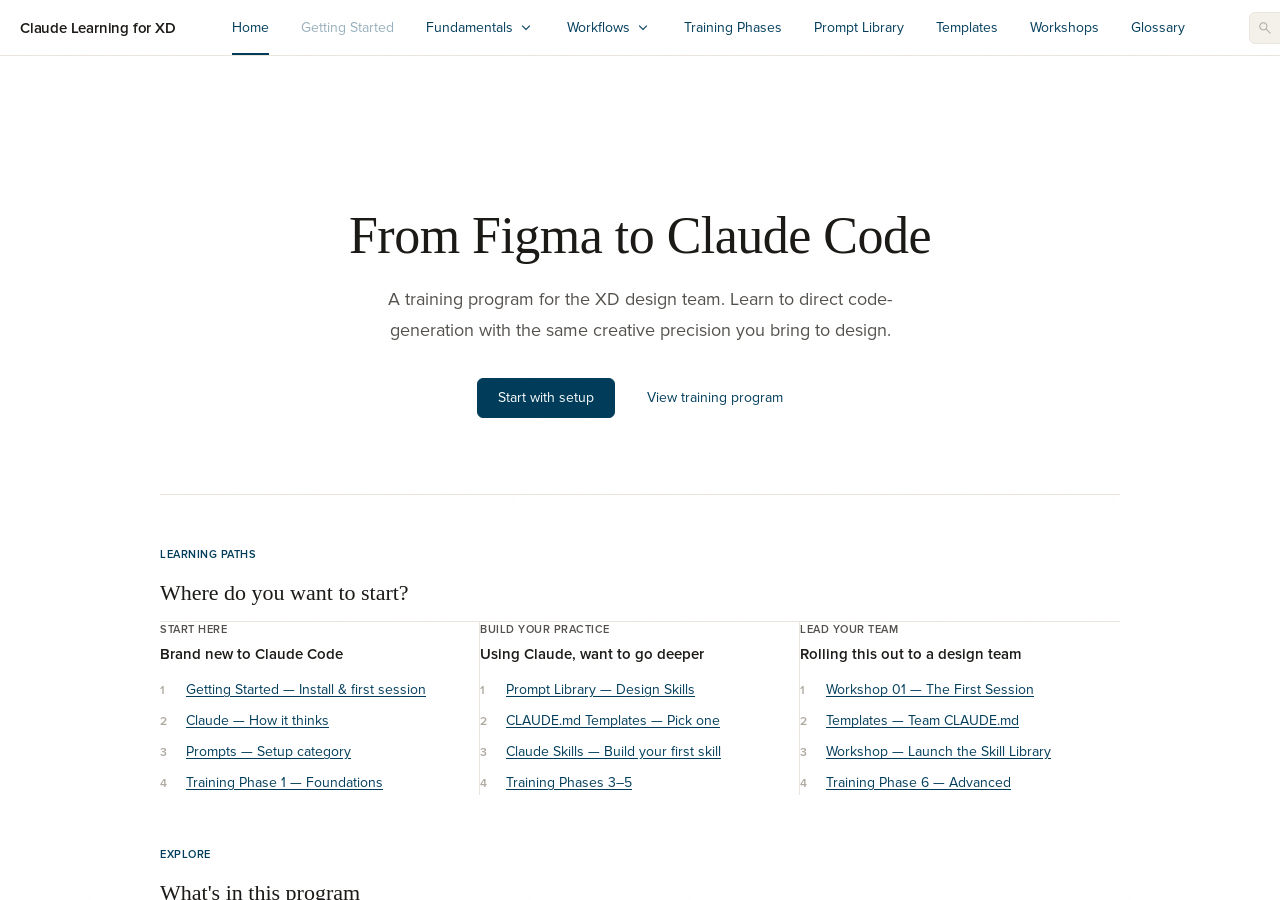
==== commit ea067737: "Move fonts and styles into assets/ directory Restructure for publishing: styles.css and fonts/ now l" ====
--- a/index.html
+++ b/index.html
@@ -5,7 +5,7 @@
   <meta name="viewport" content="width=device-width, initial-scale=1.0">
   <title>Claude Learning for XD</title>
   <link rel="stylesheet" href="https://fonts.googleapis.com/css2?family=Material+Symbols+Outlined:opsz,wght,FILL,GRAD@20..48,100..700,0..1,-50..200&display=block">
-  <link rel="stylesheet" href="styles.css">
+  <link rel="stylesheet" href="assets/styles.css">
 </head>
 <body>
 
--- a/assets/styles.css
+++ b/assets/styles.css
@@ -0,0 +1,2296 @@
+/* ============================================================
+   Software DS — Typography Tokens
+   Proxima Nova type scale with semantic naming
+   ============================================================ */
+
+/* ── @font-face declarations ─────────────────────────────── */
+
+@font-face {
+  font-family: 'Proxima Nova';
+  src: url('fonts/ProximaNova-Light.otf') format('opentype');
+  font-weight: 300;
+  font-style: normal;
+  font-display: swap;
+}
+
+@font-face {
+  font-family: 'Proxima Nova';
+  src: url('fonts/ProximaNova-Reg.otf') format('opentype');
+  font-weight: 400;
+  font-style: normal;
+  font-display: swap;
+}
+
+@font-face {
+  font-family: 'Proxima Nova';
+  src: url('fonts/ProximaNova-Sbold.otf') format('opentype');
+  font-weight: 600;
+  font-style: normal;
+  font-display: swap;
+}
+
+@font-face {
+  font-family: 'Proxima Nova';
+  src: url('fonts/ProximaNova-Bold.otf') format('opentype');
+  font-weight: 700;
+  font-style: normal;
+  font-display: swap;
+}
+
+@font-face {
+  font-family: 'Proxima Nova';
+  src: url('fonts/ProximaNova-Xbold.otf') format('opentype');
+  font-weight: 800;
+  font-style: normal;
+  font-display: swap;
+}
+
+/* ── Token scale ─────────────────────────────────────────── */
+
+:root {
+
+  /* ── Font families ─────────────────────────────────────── */
+  --sds-font-sans:  'Proxima Nova', -apple-system, BlinkMacSystemFont, 'Segoe UI', Roboto, sans-serif;
+  --sds-font-mono:  'SF Mono', SFMono-Regular, Consolas, monospace;
+
+  /* ── Font sizes — semantic names ───────────────────────── */
+  --sds-type-display:    28px;   /* Page titles, hero headings        */
+  --sds-type-heading:    22px;   /* Section headings (h2)             */
+  --sds-type-subheading: 16px;   /* Subsection headings (h3)          */
+  --sds-type-title:      15px;   /* Card titles, large UI labels      */
+  --sds-type-body:       14px;   /* Primary body text, button-md      */
+  --sds-type-label:      13px;   /* Secondary text, nav, table cells  */
+  --sds-type-caption:    12px;   /* Code, chart labels, small UI      */
+  --sds-type-overline:   11px;   /* Captions, demo labels, overlines  */
+
+  /* ── Font weights ──────────────────────────────────────── */
+  --sds-weight-light:     300;
+  --sds-weight-regular:   400;
+  --sds-weight-medium:    500;
+  --sds-weight-semibold:  600;
+  --sds-weight-bold:      700;
+  --sds-weight-extrabold: 800;
+
+  /* ── Line heights ──────────────────────────────────────── */
+  --sds-leading-tight:    1.2;   /* Display, headings                 */
+  --sds-leading-snug:     1.35;  /* Subheadings, UI labels            */
+  --sds-leading-normal:   1.5;   /* Body text, descriptions           */
+  --sds-leading-relaxed:  1.6;   /* Long-form content                 */
+
+  /* ── Letter spacing ────────────────────────────────────── */
+  --sds-tracking-tight:  -0.01em;  /* Display, large headings         */
+  --sds-tracking-normal:  0em;     /* Body text                       */
+  --sds-tracking-wide:    0.5px;   /* Uppercase labels, overlines     */
+}
+/* ============================================================
+   Software DS — Color Tokens (CSS Custom Properties)
+   Option-level color primitives (CSS Custom Properties)
+   ============================================================ */
+
+:root {
+  /* ---- Cool Gray (dark mode only) ---- */
+  --sds-color-cool-gray-025: #F8F8F9;
+  --sds-color-cool-gray-050: #F2F3F4;
+  --sds-color-cool-gray-100: #E2E4E6;
+  --sds-color-cool-gray-150: #DADCDE;
+  --sds-color-cool-gray-200: #CACCCF;
+  --sds-color-cool-gray-250: #B8BCC0;
+  --sds-color-cool-gray-300: #A8AEB2;
+  --sds-color-cool-gray-350: #989FA5;
+  --sds-color-cool-gray-400: #8B9298;
+  --sds-color-cool-gray-450: #7F858B;
+  --sds-color-cool-gray-500: #6F757B;
+  --sds-color-cool-gray-550: #666C72;
+  --sds-color-cool-gray-600: #5B6066;
+  --sds-color-cool-gray-650: #4F5459;
+  --sds-color-cool-gray-700: #40454A;
+  --sds-color-cool-gray-750: #34383D;
+  --sds-color-cool-gray-800: #2B2E33;
+  --sds-color-cool-gray-850: #1F2326;
+  --sds-color-cool-gray-900: #14171A;
+  --sds-color-cool-gray-950: #0E1012;
+  --sds-color-cool-gray-975: #0A0B0D;
+
+  /* ---- Warm Gray (light mode) ---- */
+  --sds-color-warm-gray-025: #FAF8F5;
+  --sds-color-warm-gray-050: #F4F1EB;
+  --sds-color-warm-gray-100: #EBE6DD;
+  --sds-color-warm-gray-150: #E0DCD3;
+  --sds-color-warm-gray-200: #D0CBC3;
+  --sds-color-warm-gray-250: #BFBAB2;
+  --sds-color-warm-gray-300: #B0ABA2;
+  --sds-color-warm-gray-350: #A39E96;
+  --sds-color-warm-gray-400: #948E85;
+  --sds-color-warm-gray-450: #858079;
+  --sds-color-warm-gray-500: #7A756F;
+  --sds-color-warm-gray-550: #6B6760;
+  --sds-color-warm-gray-600: #615D55;
+  --sds-color-warm-gray-650: #54514D;
+  --sds-color-warm-gray-700: #47443F;
+  --sds-color-warm-gray-750: #3B3834;
+  --sds-color-warm-gray-800: #302D28;
+  --sds-color-warm-gray-850: #26231E;
+  --sds-color-warm-gray-900: #1C1A17;
+  --sds-color-warm-gray-950: #14110D;
+  --sds-color-warm-gray-975: #0F0902;
+
+  /* ---- Blue ---- */
+  --sds-color-blue-025: #F2F7F7;
+  --sds-color-blue-050: #EBF4F5;
+  --sds-color-blue-100: #D9EBED;
+  --sds-color-blue-150: #C1DDE3;
+  --sds-color-blue-200: #A6CBD6;
+  --sds-color-blue-250: #8EC0D1;
+  --sds-color-blue-300: #77B2C7;
+  --sds-color-blue-350: #6AA5B8;
+  --sds-color-blue-400: #5E96AB;
+  --sds-color-blue-450: #4F8AA0;
+  --sds-color-blue-500: #427D94;
+  --sds-color-blue-550: #306E88;
+  --sds-color-blue-600: #216280;
+  --sds-color-blue-650: #17597A;
+  --sds-color-blue-700: #0C4A69;
+  --sds-color-blue-750: #013D5B;
+  --sds-color-blue-800: #05314D;
+  --sds-color-blue-850: #032740;
+  --sds-color-blue-900: #031E36;
+  --sds-color-blue-950: #00132B;
+  --sds-color-blue-975: #030515;
+
+  /* ---- Red ---- */
+  --sds-color-red-025: #FFF6F5;
+  --sds-color-red-050: #FFEEEB;
+  --sds-color-red-100: #FFE1DB;
+  --sds-color-red-150: #F7CCC6;
+  --sds-color-red-200: #F2BDB6;
+  --sds-color-red-250: #EEA79E;
+  --sds-color-red-300: #E99185;
+  --sds-color-red-350: #E57D6E;
+  --sds-color-red-400: #DB7060;
+  --sds-color-red-450: #CF6253;
+  --sds-color-red-500: #BF5547;
+  --sds-color-red-550: #AD4739;
+  --sds-color-red-600: #A33F31;
+  --sds-color-red-650: #8F3629;
+  --sds-color-red-700: #7A2E23;
+  --sds-color-red-750: #69261C;
+  --sds-color-red-800: #591E15;
+  --sds-color-red-850: #4A130C;
+  --sds-color-red-900: #330903;
+
+  /* ---- Green ---- */
+  --sds-color-green-025: #F4FAEB;
+  --sds-color-green-050: #EDF5DF;
+  --sds-color-green-100: #E2EDCC;
+  --sds-color-green-150: #D1E0B1;
+  --sds-color-green-200: #BBCF8A;
+  --sds-color-green-250: #AAC267;
+  --sds-color-green-300: #98B43B;
+  --sds-color-green-350: #88A61B;
+  --sds-color-green-400: #7A9A01;
+  --sds-color-green-450: #6D8C0F;
+  --sds-color-green-500: #62800B;
+  --sds-color-green-550: #527315;
+  --sds-color-green-600: #466B11;
+  --sds-color-green-650: #3E5917;
+  --sds-color-green-700: #374A1E;
+  --sds-color-green-750: #2E3D1C;
+  --sds-color-green-800: #273318;
+  --sds-color-green-850: #1D2613;
+  --sds-color-green-900: #161C0F;
+
+  /* ---- Yellow ---- */
+  --sds-color-yellow-025: #FCF9D9;
+  --sds-color-yellow-050: #FCF5B1;
+  --sds-color-yellow-100: #F7EC88;
+  --sds-color-yellow-150: #F0DE54;
+  --sds-color-yellow-200: #EBCE2D;
+  --sds-color-yellow-250: #D6BB31;
+  --sds-color-yellow-300: #C4AA25;
+  --sds-color-yellow-350: #B29B24;
+  --sds-color-yellow-400: #A48E1F;
+  --sds-color-yellow-450: #96811A;
+  --sds-color-yellow-500: #8A7515;
+  --sds-color-yellow-550: #7A6710;
+  --sds-color-yellow-600: #6E5B09;
+  --sds-color-yellow-650: #615109;
+  --sds-color-yellow-700: #544608;
+  --sds-color-yellow-750: #473B05;
+  --sds-color-yellow-800: #3B3002;
+  --sds-color-yellow-850: #2E2601;
+  --sds-color-yellow-900: #211B00;
+
+  /* ---- Purple ---- */
+  --sds-color-purple-300: #C39DE3;
+  --sds-color-purple-550: #805AA1;
+
+  /* ---- Static ---- */
+  --sds-color-white: #FFFFFF;
+  --sds-color-black: #000000;
+
+  /* ---- Brand ---- */
+  --sds-color-brand-midnight:      #00132B;
+  --sds-color-brand-atlantic:      #013D5B;
+  --sds-color-brand-pacific:       #A6CBD6;
+  --sds-color-brand-surf:          #D6E8EA;
+  --sds-color-brand-sky:           #C0EAF2;
+  --sds-color-brand-heritage-red:  #CC2427;
+  --sds-color-brand-prairie:       #ACBAA3;
+  --sds-color-brand-pistachio:     #DAE8D8;
+  --sds-color-brand-fern:          #7A9A01;
+  --sds-color-brand-birch:         #BF5547;
+  --sds-color-brand-parakeet:      #E1E000;
+  --sds-color-brand-lime:          #EBE6DD;
+  --sds-color-brand-oat:           #F7F3EB;
+
+  /* ============================================================
+     Semantic Tokens — Light Mode
+     ============================================================ */
+
+  /* Background */
+  --sds-bg-page:      var(--sds-color-white);
+  --sds-bg-surface:   var(--sds-color-warm-gray-025);
+  --sds-bg-card:      var(--sds-color-white);
+  --sds-bg-elevated:  var(--sds-color-white);
+  --sds-bg-subtle:    var(--sds-color-warm-gray-050);
+
+  /* Text */
+  --sds-text-primary:    var(--sds-color-warm-gray-900);
+  --sds-text-secondary:  var(--sds-color-warm-gray-650);
+  --sds-text-tertiary:   var(--sds-color-warm-gray-550);
+  --sds-text-disabled:   var(--sds-color-warm-gray-300);
+  --sds-text-on-primary: var(--sds-color-white);
+  --sds-text-link:       var(--sds-color-blue-750);
+
+  /* Border */
+  --sds-border-default: var(--sds-color-warm-gray-150);
+  --sds-border-subtle:  var(--sds-color-warm-gray-100);
+  --sds-border-strong:  var(--sds-color-warm-gray-200);
+  --sds-border-focus:   var(--sds-color-blue-750);
+
+  /* Interactive */
+  --sds-interactive-primary:        var(--sds-color-blue-750);
+  --sds-interactive-primary-hover:  var(--sds-color-blue-800);
+  --sds-interactive-primary-active: var(--sds-color-blue-850);
+  --sds-interactive-primary-subtle: var(--sds-color-blue-100);
+  --sds-interactive-secondary:      var(--sds-color-white);
+  --sds-interactive-secondary-border: var(--sds-color-warm-gray-800);
+
+  /* Navigation */
+  --sds-nav-sidebar-bg:       var(--sds-color-warm-gray-025);
+  --sds-nav-item-active-bg:   var(--sds-color-blue-100);
+  --sds-nav-item-active-text: var(--sds-color-blue-750);
+  --sds-nav-item-text:        var(--sds-color-warm-gray-650);
+  --sds-nav-section-header:   var(--sds-color-warm-gray-550);
+
+  /* Status — Success */
+  --sds-status-success-bg:     var(--sds-color-green-025);
+  --sds-status-success-text:   var(--sds-color-green-500);
+  --sds-status-success-strong: var(--sds-color-green-400);
+
+  /* Status — Warning */
+  --sds-status-warning-bg:     var(--sds-color-yellow-025);
+  --sds-status-warning-text:   var(--sds-color-yellow-500);
+  --sds-status-warning-strong: var(--sds-color-yellow-450);
+
+  /* Status — Error */
+  --sds-status-error-bg:     var(--sds-color-red-050);
+  --sds-status-error-text:   var(--sds-color-red-500);
+  --sds-status-error-strong: var(--sds-color-red-450);
+
+  /* Status — Info */
+  --sds-status-info-bg:   var(--sds-color-blue-050);
+  --sds-status-info-text: var(--sds-color-blue-700);
+
+  /* Status — Neutral */
+  --sds-status-neutral-bg:   var(--sds-color-warm-gray-100);
+  --sds-status-neutral-text: var(--sds-color-warm-gray-650);
+
+  /* Status — Purple */
+  --sds-status-purple-bg:   #F7EEFF;
+  --sds-status-purple-text: var(--sds-color-purple-550);
+
+  /* ============================================================
+     Data Visualization — Chart Color Palette
+     Sequential series colors for charts and graphs.
+     Inspired by DBS Bank Data Visualisation system.
+     ============================================================ */
+
+  /* Primary sequential palette — up to 8 data series */
+  --sds-chart-1: var(--sds-color-blue-750);      /* #013D5B — navy */
+  --sds-chart-2: var(--sds-color-blue-450);       /* #4F8AA0 — teal */
+  --sds-chart-3: var(--sds-color-blue-200);       /* #A6CBD6 — light blue */
+  --sds-chart-4: var(--sds-color-brand-birch);    /* #BF5547 — coral */
+  --sds-chart-5: var(--sds-color-brand-fern);     /* #7A9A01 — olive */
+  --sds-chart-6: var(--sds-color-purple-550);     /* #805AA1 — purple */
+  --sds-chart-7: var(--sds-color-yellow-350);     /* #B29B24 — amber */
+  --sds-chart-8: var(--sds-color-red-350);        /* #E57D6E — salmon */
+
+  /* Chart structural tokens */
+  --sds-chart-grid:       var(--sds-color-warm-gray-100);
+  --sds-chart-axis:       var(--sds-color-warm-gray-300);
+  --sds-chart-axis-label: var(--sds-color-warm-gray-550);
+  --sds-chart-tooltip-bg: var(--sds-color-warm-gray-900);
+  --sds-chart-tooltip-text: var(--sds-color-white);
+  --sds-chart-hover:      rgba(0, 0, 0, 0.06);
+  --sds-chart-bg:         var(--sds-color-white);
+}
+
+/* ============================================================
+   Dark Mode Overrides
+   Cool grays replace warm grays in dark mode.
+   ============================================================ */
+@media (prefers-color-scheme: dark) {
+  :root {
+    --sds-bg-page:      var(--sds-color-cool-gray-950);
+    --sds-bg-surface:   var(--sds-color-cool-gray-900);
+    --sds-bg-card:      var(--sds-color-cool-gray-850);
+    --sds-bg-elevated:  var(--sds-color-cool-gray-800);
+    --sds-bg-subtle:    var(--sds-color-cool-gray-900);
+
+    --sds-text-primary:   var(--sds-color-cool-gray-025);
+    --sds-text-secondary: var(--sds-color-cool-gray-300);
+    --sds-text-tertiary:  var(--sds-color-cool-gray-400);
+    --sds-text-disabled:  var(--sds-color-cool-gray-600);
+
+    --sds-border-default: var(--sds-color-cool-gray-750);
+    --sds-border-subtle:  var(--sds-color-cool-gray-800);
+    --sds-border-strong:  var(--sds-color-cool-gray-650);
+
+    --sds-nav-sidebar-bg:     var(--sds-color-cool-gray-900);
+    --sds-nav-item-active-bg: var(--sds-color-blue-900);
+    --sds-nav-item-text:      var(--sds-color-cool-gray-300);
+    --sds-nav-section-header: var(--sds-color-cool-gray-400);
+  }
+}
+/* ============================================
+   Space Scale — Design System Lab
+   Pixel-based spacing tokens
+   ============================================ */
+
+:root {
+  --sds-space-0:    0px;
+  --sds-space-050:  2px;
+  --sds-space-100:  4px;
+  --sds-space-150:  6px;
+  --sds-space-200:  8px;
+  --sds-space-250:  10px;
+  --sds-space-300:  12px;
+  --sds-space-400:  16px;
+  --sds-space-500:  20px;
+  --sds-space-600:  24px;
+  --sds-space-800:  32px;
+  --sds-space-1000: 40px;
+  --sds-space-1200: 48px;
+  --sds-space-1600: 64px;
+}
+.material-symbols-outlined {
+  font-variation-settings: 'FILL' 0, 'wght' 300, 'GRAD' 0, 'opsz' 24;
+  font-size: 20px;
+  line-height: 1;
+  display: inline-flex;
+}
+/* ── Site Tokens ────────────────────────────────────── */
+:root {
+  --site-sidebar-width: 240px;
+  --site-bg-hover: var(--sds-color-warm-gray-050);
+  --site-nav-active-bg: var(--sds-color-blue-100);
+  --site-nav-active-text: var(--sds-color-blue-750);
+  --site-radius-sm: 6px;
+  --site-radius-md: 10px;
+  --site-radius-lg: 16px;
+  --site-transition: 150ms cubic-bezier(0.4, 0, 0.2, 1);
+  --site-code-bg: var(--sds-color-warm-gray-025);
+  --site-max-width: 960px;
+  /* Strata visual skin */
+  --site-font-display: Georgia, 'Times New Roman', serif;
+  --site-bg: var(--sds-color-white);
+  --site-card-bg: var(--sds-color-white);
+  --site-card-border: var(--sds-color-warm-gray-100);
+  --site-shadow: 0 2px 12px rgba(0, 19, 43, 0.06);
+  --site-shadow-strong: 0 8px 32px rgba(0, 19, 43, 0.10);
+}
+
+/* ── Reset ──────────────────────────────────────────── */
+*, *::before, *::after { box-sizing: border-box; margin: 0; padding: 0; }
+html { font-size: 16px; -webkit-font-smoothing: antialiased; }
+body {
+  font-family: var(--sds-font-sans);
+  font-size: var(--sds-type-body);
+  line-height: var(--sds-leading-normal);
+  color: var(--sds-text-primary);
+  background: var(--site-bg);
+}
+/* Subtle grain texture */
+body::after {
+  content: '';
+  position: fixed;
+  inset: 0;
+  z-index: 9999;
+  pointer-events: none;
+  opacity: 0.018;
+  background-image: url("data:image/svg+xml,%3Csvg xmlns='http://www.w3.org/2000/svg' width='300' height='300'%3E%3Cfilter id='n'%3E%3CfeTurbulence type='fractalNoise' baseFrequency='0.75' numOctaves='4' stitchTiles='stitch'/%3E%3C/filter%3E%3Crect width='300' height='300' filter='url(%23n)' opacity='1'/%3E%3C/svg%3E");
+  mix-blend-mode: multiply;
+}
+a { color: var(--sds-interactive-primary); text-decoration: none; }
+a:hover { text-decoration: underline; }
+img { max-width: 100%; display: block; }
+button { font-family: inherit; cursor: pointer; border: none; background: none; }
+ul, ol { list-style: none; }
+
+/* ── Layout Shell ──────────────────────────────────── */
+.app-shell { display: flex; flex-direction: column; height: 100vh; overflow: hidden; }
+
+/* ── Top Navigation (SDS component) ───────────────── */
+.sds-topnav {
+  display: flex;
+  align-items: center;
+  height: 56px;
+  padding: 0 var(--sds-space-500);
+  background: var(--sds-bg-page);
+  border-bottom: 1px solid var(--sds-border-subtle);
+  flex-shrink: 0;
+  gap: var(--sds-space-600);
+  z-index: 50;
+}
+.sds-topnav-logo {
+  display: flex;
+  align-items: center;
+  gap: var(--sds-space-250);
+  height: 28px;
+  flex-shrink: 0;
+  margin-right: var(--sds-space-400);
+  text-decoration: none;
+  border: none;
+  background: none;
+  cursor: pointer;
+  padding: 0;
+}
+.sds-topnav-logo-mark {
+  width: 28px;
+  height: 28px;
+  border-radius: 6px;
+  background: var(--sds-interactive-primary);
+  display: flex;
+  align-items: center;
+  justify-content: center;
+  flex-shrink: 0;
+}
+.sds-topnav-logo-text {
+  font-size: var(--sds-type-title);
+  font-weight: var(--sds-weight-semibold);
+  color: var(--sds-text-primary);
+  letter-spacing: -0.2px;
+  white-space: nowrap;
+}
+.sds-topnav-links {
+  display: flex;
+  align-items: stretch;
+  height: 100%;
+  gap: 0;
+}
+.sds-topnav-link {
+  display: inline-flex;
+  align-items: center;
+  gap: var(--sds-space-100);
+  padding: 0 var(--sds-space-400);
+  font-family: inherit;
+  font-size: var(--sds-type-body);
+  font-weight: var(--sds-weight-medium);
+  color: var(--sds-color-blue-750);
+  text-decoration: none;
+  border: none;
+  background: none;
+  cursor: pointer;
+  white-space: nowrap;
+  position: relative;
+  transition: color 0.15s ease;
+}
+.sds-topnav-link::after {
+  content: '';
+  position: absolute;
+  bottom: 0;
+  left: var(--sds-space-400);
+  right: var(--sds-space-400);
+  height: 2px;
+  background: transparent;
+  transition: background 0.15s ease;
+}
+.sds-topnav-link:hover { color: var(--sds-color-blue-750); }
+.sds-topnav-link.is-active { color: var(--sds-color-blue-750); }
+.sds-topnav-link.is-active::after { background: var(--sds-color-blue-750); }
+.sds-topnav-spacer { flex: 1; }
+
+/* ── Top Nav Dropdown ─────────────────────────────── */
+.topnav-dropdown {
+  position: relative;
+  display: inline-flex;
+  align-items: stretch;
+  height: 100%;
+}
+.topnav-dropdown-trigger {
+  display: inline-flex;
+  align-items: center;
+  gap: var(--sds-space-100);
+  padding: 0 var(--sds-space-400);
+  font-family: inherit;
+  font-size: var(--sds-type-body);
+  font-weight: var(--sds-weight-medium);
+  color: var(--sds-color-blue-750);
+  text-decoration: none;
+  border: none;
+  background: none;
+  cursor: pointer;
+  white-space: nowrap;
+  position: relative;
+  transition: color 0.15s ease;
+}
+.topnav-dropdown-trigger::after {
+  content: '';
+  position: absolute;
+  bottom: 0;
+  left: var(--sds-space-400);
+  right: var(--sds-space-400);
+  height: 2px;
+  background: transparent;
+  transition: background 0.15s ease;
+}
+.topnav-dropdown-trigger.is-active::after { background: var(--sds-color-blue-750); }
+.topnav-dropdown-trigger .dropdown-arrow {
+  font-size: 18px;
+  transition: transform 0.15s ease;
+}
+.topnav-dropdown.is-open .dropdown-arrow {
+  transform: rotate(180deg);
+}
+.topnav-dropdown-menu {
+  display: none;
+  position: absolute;
+  top: 100%;
+  left: 0;
+  min-width: max(100%, 180px);
+  width: max-content;
+  background: var(--sds-color-white);
+  border: 1px solid var(--sds-border-default);
+  border-radius: 8px;
+  box-shadow: 0 4px 16px rgba(0,0,0,0.08);
+  padding: var(--sds-space-150) 0;
+  z-index: 100;
+}
+.topnav-dropdown.is-open .topnav-dropdown-menu {
+  display: block;
+}
+.topnav-dropdown-item {
+  display: block;
+  width: 100%;
+  padding: var(--sds-space-250) var(--sds-space-400);
+  font-family: inherit;
+  font-size: var(--sds-type-body);
+  font-weight: var(--sds-weight-regular);
+  color: var(--sds-text-primary);
+  text-align: left;
+  border: none;
+  background: none;
+  cursor: pointer;
+  transition: background 0.12s ease;
+}
+.topnav-dropdown-item:hover {
+  background: var(--sds-bg-subtle);
+}
+.topnav-dropdown-item.is-active {
+  font-weight: var(--sds-weight-medium);
+  color: var(--sds-nav-item-active-text);
+  background: var(--sds-nav-item-active-bg);
+}
+
+/* ── App Body ──────────────────────────────────────── */
+.app-body { display: flex; flex: 1; overflow: hidden; }
+
+/* ── Secondary Side Nav (matches sds-sidenav) ─────── */
+.secondary-sidenav {
+  width: 240px;
+  min-width: 240px;
+  flex-shrink: 0;
+  background: var(--sds-nav-sidebar-bg);
+  border-right: 1px solid var(--sds-border-default);
+  display: flex;
+  flex-direction: column;
+  padding: var(--sds-space-400) var(--sds-space-300);
+  user-select: none;
+  overflow-y: auto;
+  overflow-x: hidden;
+}
+.sec-nav-group-label {
+  font-size: var(--sds-type-body);
+  font-weight: var(--sds-weight-semibold);
+  color: var(--sds-text-primary);
+  text-transform: none;
+  letter-spacing: 0;
+  padding: var(--sds-space-500) var(--sds-space-300) var(--sds-space-300);
+  line-height: 1.3;
+  white-space: normal;
+  position: relative;
+  box-sizing: border-box;
+  display: block;
+}
+.sec-nav-group-label:first-child {
+  padding-top: var(--sds-space-200);
+}
+.sec-nav-divider {
+  display: block;
+  font-size: var(--sds-type-overline);
+  font-weight: var(--sds-weight-semibold);
+  color: var(--sds-color-warm-gray-400);
+  text-transform: uppercase;
+  letter-spacing: 0.4px;
+  padding: var(--sds-space-500) var(--sds-space-300) var(--sds-space-150);
+  margin-top: var(--sds-space-200);
+  line-height: 1;
+}
+.sec-nav-divider:first-of-type {
+  margin-top: 0;
+  padding-top: var(--sds-space-200);
+}
+.sec-nav-item {
+  display: flex;
+  align-items: center;
+  gap: var(--sds-space-250);
+  padding: var(--sds-space-200) var(--sds-space-300);
+  border-radius: 8px;
+  font-size: var(--sds-type-body);
+  font-weight: var(--sds-weight-regular);
+  color: var(--sds-color-warm-gray-700);
+  cursor: pointer;
+  text-decoration: none;
+  text-align: left;
+  position: relative;
+  line-height: 1.3;
+  margin: var(--sds-space-050) 0;
+  border: none;
+  background: none;
+  width: 100%;
+  white-space: nowrap;
+  transition: background 0.12s ease, color 0.12s ease;
+}
+.sec-nav-item:hover { background: var(--sds-bg-subtle); color: var(--sds-text-primary); }
+.sec-nav-item.is-active {
+  background: var(--sds-nav-item-active-bg);
+  color: var(--sds-nav-item-active-text);
+  font-weight: var(--sds-weight-medium);
+}
+.sec-nav-item.is-active:hover {
+  background: var(--sds-color-blue-150);
+  color: var(--sds-nav-item-active-text);
+}
+
+/* ── Main Content ──────────────────────────────────── */
+.main {
+  flex: 1;
+  overflow-y: auto;
+  padding: clamp(32px, 4vw, 64px) clamp(24px, 4vw, 56px);
+}
+.main-inner { max-width: var(--site-max-width); margin: 0 auto; }
+.has-sidenav .main-inner { margin: 0; }
+
+/* ── Page Sections ─────────────────────────────────── */
+.page { display: none; }
+.page.active { display: block; }
+
+/* ── Topnav Search ─────────────────────────────────── */
+.topnav-search {
+  position: relative;
+  display: flex;
+  align-items: center;
+}
+.topnav-search__input {
+  width: 200px;
+  height: 32px;
+  padding: 0 var(--sds-space-300) 0 30px;
+  font-size: var(--sds-type-label);
+  font-family: var(--sds-font-sans);
+  color: var(--sds-text-primary);
+  background: var(--sds-bg-subtle);
+  border: 1px solid var(--sds-border-subtle);
+  border-radius: 6px;
+  outline: none;
+  transition: border-color 150ms ease, width 200ms ease, background 150ms ease;
+}
+.topnav-search__input:focus {
+  border-color: var(--sds-interactive-primary);
+  width: 260px;
+  background: var(--sds-bg-page);
+}
+.topnav-search__input::placeholder { color: var(--sds-text-disabled); }
+.topnav-search__icon {
+  position: absolute;
+  left: var(--sds-space-200);
+  font-size: 16px;
+  color: var(--sds-text-disabled);
+  pointer-events: none;
+}
+.sidebar-search-results {
+  position: absolute;
+  top: calc(100% + 6px);
+  right: 0;
+  width: 320px;
+  background: var(--site-card-bg);
+  border: 1px solid var(--site-card-border);
+  border-radius: 8px;
+  box-shadow: var(--site-shadow-strong);
+  z-index: 200;
+  overflow: hidden;
+  display: none;
+}
+.sidebar-search-results.open { display: block; }
+.search-result-group__label {
+  padding: var(--sds-space-200) var(--sds-space-300) var(--sds-space-100);
+  font-size: var(--sds-type-overline);
+  font-weight: var(--sds-weight-semibold);
+  text-transform: uppercase;
+  letter-spacing: var(--sds-tracking-wide);
+  color: var(--sds-text-disabled);
+}
+.search-result-item {
+  display: flex;
+  align-items: center;
+  gap: var(--sds-space-200);
+  padding: var(--sds-space-200) var(--sds-space-300);
+  cursor: pointer;
+  transition: background 100ms ease;
+}
+.search-result-item:hover { background: var(--site-bg-hover); }
+.search-result-item__icon { font-size: 16px; color: var(--sds-text-secondary); flex-shrink: 0; }
+.search-result-item__text { flex: 1; }
+.search-result-item__title { font-size: var(--sds-type-label); font-weight: var(--sds-weight-medium); color: var(--sds-text-primary); }
+.search-result-item__sub { font-size: var(--sds-type-caption); color: var(--sds-text-secondary); }
+.search-result-empty {
+  padding: var(--sds-space-400) var(--sds-space-300);
+  font-size: var(--sds-type-label);
+  color: var(--sds-text-disabled);
+  text-align: center;
+}
+
+/* ── In-Page Jump Nav ──────────────────────────────── */
+.page-toc {
+  display: flex;
+  flex-wrap: wrap;
+  gap: var(--sds-space-200);
+  margin-bottom: var(--sds-space-1200);
+  padding: var(--sds-space-400) 0;
+  border-top: 1px solid var(--site-card-border);
+  border-bottom: 1px solid var(--site-card-border);
+}
+.page-toc__label {
+  font-size: var(--sds-type-caption);
+  font-weight: var(--sds-weight-semibold);
+  color: var(--sds-text-secondary);
+  align-self: center;
+  margin-right: var(--sds-space-200);
+  white-space: nowrap;
+}
+.page-toc__link {
+  padding: var(--sds-space-100) var(--sds-space-300);
+  font-size: var(--sds-type-caption);
+  font-weight: var(--sds-weight-medium);
+  color: var(--sds-text-secondary);
+  background: var(--sds-bg-page);
+  border: 1px solid var(--sds-border-default);
+  border-radius: 9999px;
+  cursor: pointer;
+  white-space: nowrap;
+  transition: all 150ms ease;
+}
+.page-toc__link:hover { color: var(--sds-interactive-primary); border-color: var(--sds-interactive-primary); }
+
+/* ── Action Bridge ─────────────────────────────────── */
+.action-bridge {
+  display: flex;
+  align-items: center;
+  gap: var(--sds-space-500);
+  padding: var(--sds-space-500);
+  background: var(--sds-color-white);
+  border: 1px solid var(--sds-color-warm-gray-150);
+  border-radius: 8px;
+  margin-top: var(--sds-space-1000);
+  cursor: pointer;
+  box-shadow: 0 1px 2px rgba(0,0,0,0.04), 0 2px 8px rgba(0,0,0,0.02);
+  transition: box-shadow 150ms ease-out, transform 150ms ease-out;
+}
+@media (hover: hover) {
+  .action-bridge:hover {
+    box-shadow: 0 2px 4px rgba(0,0,0,0.06), 0 6px 16px rgba(0,0,0,0.04);
+    transform: translateY(-1px);
+  }
+  .action-bridge:active {
+    transform: scale(0.98);
+    transition-duration: 80ms;
+  }
+}
+.action-bridge__icon {
+  width: 40px; height: 40px; border-radius: 10px;
+  background: var(--sds-interactive-primary);
+  color: #fff;
+  display: flex; align-items: center; justify-content: center;
+  flex-shrink: 0;
+}
+.action-bridge__icon .material-symbols-outlined { font-size: 20px; }
+.action-bridge__body { flex: 1; }
+.action-bridge__cue {
+  font-size: var(--sds-type-caption);
+  font-weight: var(--sds-weight-semibold);
+  color: var(--sds-interactive-primary);
+  text-transform: uppercase;
+  letter-spacing: 0.06em;
+  margin-bottom: var(--sds-space-050);
+}
+.action-bridge__title {
+  font-size: var(--sds-type-body);
+  font-weight: var(--sds-weight-semibold);
+  color: var(--sds-text-primary);
+}
+.action-bridge__desc {
+  font-size: var(--sds-type-label);
+  color: var(--sds-text-secondary);
+  margin-top: var(--sds-space-050);
+}
+.action-bridge__arrow { color: var(--sds-interactive-primary); flex-shrink: 0; }
+
+/* ── Guided Sessions ───────────────────────────────── */
+.session-card {
+  padding: var(--sds-space-600) 0;
+  border-top: 1px solid var(--sds-border-subtle);
+  margin-bottom: 0;
+}
+.session-card--done .session-card__meta .explainer-label { color: var(--sds-text-secondary); text-decoration: line-through; }
+.session-card--done .session-step__num { background: var(--sds-color-warm-gray-050); color: var(--sds-text-disabled); }
+.session-card__header {
+  margin-bottom: var(--sds-space-600);
+}
+.session-card__rationale {
+  font-size: var(--sds-type-label);
+  color: var(--sds-text-secondary);
+  margin: var(--sds-space-200) 0 var(--sds-space-400);
+  line-height: var(--sds-leading-normal);
+}
+.session-mark-btn {
+  flex-shrink: 0;
+  padding: var(--sds-space-150) var(--sds-space-400);
+  font-size: var(--sds-type-caption);
+  font-weight: var(--sds-weight-medium);
+  font-family: inherit;
+  border-radius: 6px;
+  cursor: pointer;
+  border: 1px solid var(--sds-border-default);
+  background: var(--sds-bg-page);
+  color: var(--sds-text-secondary);
+  transition: all 150ms ease;
+}
+.session-mark-btn:hover { border-color: var(--sds-interactive-primary); color: var(--sds-interactive-primary); }
+.session-mark-btn--done { background: var(--sds-color-warm-gray-025); color: var(--sds-text-disabled); border-color: var(--sds-border-subtle); }
+.session-mark-btn--done:hover { border-color: var(--sds-border-default); color: var(--sds-text-secondary); }
+.session-card__meta {
+  display: flex;
+  align-items: center;
+  gap: var(--sds-space-400);
+  margin-bottom: var(--sds-space-200);
+}
+.session-card__time {
+  display: flex;
+  align-items: center;
+  gap: var(--sds-space-100);
+  font-size: var(--sds-type-caption);
+  color: var(--sds-text-secondary);
+}
+.session-card__setup {
+  font-size: var(--sds-type-caption);
+  color: var(--sds-text-secondary);
+}
+.session-steps { display: flex; flex-direction: column; gap: var(--sds-space-500); }
+.session-step { display: flex; gap: var(--sds-space-400); align-items: flex-start; }
+.session-step__num {
+  width: 28px; height: 28px; border-radius: 50%;
+  background: var(--sds-color-blue-100);
+  color: var(--sds-interactive-primary);
+  font-size: 11px; font-weight: var(--sds-weight-bold);
+  display: flex; align-items: center; justify-content: center;
+  flex-shrink: 0; margin-top: 3px;
+}
+.session-step__body { flex: 1; }
+.session-step__label {
+  font-size: var(--sds-type-label);
+  font-weight: var(--sds-weight-semibold);
+  color: var(--sds-text-primary);
+  margin-bottom: var(--sds-space-200);
+}
+.session-step__note {
+  font-size: var(--sds-type-caption);
+  color: var(--sds-text-secondary);
+  margin-top: var(--sds-space-200);
+  line-height: var(--sds-leading-normal);
+}
+.session-prompt {
+  position: relative;
+  background: var(--sds-color-warm-gray-025);
+  border: 1px solid var(--sds-border-subtle);
+  border-radius: 8px;
+  overflow: hidden;
+}
+.session-prompt--directive {
+  background: var(--sds-color-blue-025);
+  border-color: var(--sds-color-blue-100);
+}
+.session-prompt__label {
+  padding: var(--sds-space-150) var(--sds-space-300);
+  font-size: 10px;
+  font-weight: var(--sds-weight-semibold);
+  color: var(--sds-text-secondary);
+  border-bottom: 1px solid var(--sds-border-subtle);
+  letter-spacing: 0.07em;
+  text-transform: uppercase;
+}
+.session-prompt--directive .session-prompt__label {
+  color: var(--sds-interactive-primary);
+  border-color: var(--sds-color-blue-100);
+}
+.session-prompt pre {
+  margin: 0;
+  padding: var(--sds-space-400) var(--sds-space-400) var(--sds-space-600);
+  font-size: var(--sds-type-caption);
+  white-space: pre-wrap;
+  word-break: break-word;
+  font-family: var(--sds-font-mono);
+}
+.copyable-block { position: relative; }
+.inline-copy-btn { position:absolute;top:var(--sds-space-200);right:var(--sds-space-200);padding:var(--sds-space-100) var(--sds-space-300);font-size:var(--sds-type-caption);color:var(--sds-text-secondary);background:var(--sds-bg-page);border:1px solid var(--sds-border-default);border-radius:6px;cursor:pointer;font-family:inherit;transition:all 150ms ease; }
+.inline-copy-btn:hover { color:var(--sds-interactive-primary);border-color:var(--sds-interactive-primary); }
+.session-copy-btn {
+  position: absolute;
+  bottom: var(--sds-space-200);
+  right: var(--sds-space-200);
+  padding: var(--sds-space-100) var(--sds-space-300);
+  font-size: var(--sds-type-caption);
+  font-weight: var(--sds-weight-medium);
+  color: var(--sds-text-secondary);
+  background: var(--sds-bg-page);
+  border: 1px solid var(--sds-border-default);
+  border-radius: 6px;
+  cursor: pointer;
+  font-family: inherit;
+  transition: all 150ms ease;
+}
+.session-copy-btn:hover { color: var(--sds-interactive-primary); border-color: var(--sds-interactive-primary); }
+.session-done {
+  display: flex;
+  align-items: flex-start;
+  gap: var(--sds-space-300);
+  margin-top: var(--sds-space-600);
+  padding-top: var(--sds-space-500);
+  border-top: 1px solid var(--sds-border-subtle);
+  font-size: var(--sds-type-label);
+  color: var(--sds-text-secondary);
+  line-height: var(--sds-leading-normal);
+}
+.session-phase-intro {
+  font-size: var(--sds-type-label);
+  color: var(--sds-text-secondary);
+  margin-bottom: var(--sds-space-1000);
+  padding: var(--sds-space-400) var(--sds-space-500);
+  background: var(--sds-bg-surface);
+  border-left: 3px solid var(--sds-border-default);
+  border-radius: 0 6px 6px 0;
+  line-height: var(--sds-leading-normal);
+}
+
+/* ── Phase Connections ──────────────────────────────── */
+.phase-connections {
+  margin-top: var(--sds-space-1000);
+  padding-top: var(--sds-space-800);
+  border-top: 1px solid var(--sds-border-subtle);
+  display: grid;
+  grid-template-columns: 1fr 1fr;
+  gap: var(--sds-space-800);
+}
+@media (max-width: 768px) { .phase-connections { grid-template-columns: 1fr; } }
+.phase-connection-label {
+  font-size: var(--sds-type-caption);
+  font-weight: var(--sds-weight-semibold);
+  color: var(--sds-text-secondary);
+  text-transform: uppercase;
+  letter-spacing: 0.06em;
+  margin-bottom: var(--sds-space-300);
+}
+.phase-pills { display: flex; flex-wrap: wrap; gap: var(--sds-space-200); }
+.phase-pill {
+  padding: var(--sds-space-100) var(--sds-space-300);
+  font-size: var(--sds-type-caption);
+  font-weight: var(--sds-weight-medium);
+  color: var(--sds-interactive-primary);
+  background: var(--sds-color-blue-025);
+  border: 1px solid var(--sds-color-blue-100);
+  border-radius: 9999px;
+  cursor: pointer;
+  transition: all 150ms ease;
+  white-space: nowrap;
+  font-family: inherit;
+}
+.phase-pill:hover { background: var(--sds-color-blue-050); border-color: var(--sds-interactive-primary); }
+.phase-pill--prompt {
+  color: var(--sds-text-secondary);
+  background: var(--sds-bg-surface);
+  border-color: var(--sds-border-default);
+}
+.phase-pill--prompt:hover { color: var(--sds-interactive-primary); border-color: var(--sds-interactive-primary); background: var(--sds-color-blue-025); }
+
+/* ── Inline Callout ────────────────────────────────── */
+.callout {
+  padding: var(--sds-space-500) var(--sds-space-600);
+  border-radius: var(--site-radius-lg);
+  margin: var(--sds-space-600) 0;
+  display: flex;
+  gap: var(--sds-space-400);
+  align-items: flex-start;
+}
+.callout--tip { background: var(--sds-color-blue-025); border: 1px solid var(--sds-color-blue-100); }
+.callout--warning { background: #FFF8ED; border: 1px solid #E8A838; }
+.callout--example { background: var(--sds-color-warm-gray-025); border: 1px solid var(--site-card-border); }
+.callout__icon { font-size: 18px; flex-shrink: 0; color: var(--sds-interactive-primary); }
+.callout--warning .callout__icon { color: #C47A1B; }
+.callout--example .callout__icon { color: var(--sds-text-secondary); }
+.callout__title { font-size: var(--sds-type-label); font-weight: var(--sds-weight-semibold); color: var(--sds-text-primary); margin-bottom: var(--sds-space-100); }
+.callout__text { font-size: var(--sds-type-label); color: var(--sds-text-secondary); line-height: var(--sds-leading-normal); }
+.callout__text code { background: rgba(0,0,0,.06); padding: 1px 5px; border-radius: 4px; font-family: var(--sds-font-mono); }
+
+/* ── Learning Paths ────────────────────────────────── */
+.learning-paths {
+  display: grid;
+  grid-template-columns: repeat(3, 1fr);
+  gap: 0;
+  margin-bottom: var(--sds-space-1200);
+  border-top: 1px solid var(--site-card-border);
+}
+.learning-path {
+  padding: var(--sds-space-700) var(--sds-space-700);
+  border-right: 1px solid var(--site-card-border);
+}
+.learning-path:first-child { padding-left: 0; }
+.learning-path:last-child { border-right: none; padding-right: 0; }
+.learning-path__icon { display: none; }
+.learning-path__label {
+  font-size: var(--sds-type-overline);
+  font-weight: var(--sds-weight-semibold);
+  text-transform: uppercase;
+  letter-spacing: var(--sds-tracking-wide);
+  color: var(--sds-text-secondary);
+  margin-bottom: var(--sds-space-100);
+}
+.learning-path__title {
+  font-size: var(--sds-type-title);
+  font-weight: var(--sds-weight-semibold);
+  margin-bottom: var(--sds-space-300);
+}
+.learning-path__steps {
+  display: flex;
+  flex-direction: column;
+  gap: var(--sds-space-150);
+  counter-reset: step-counter;
+}
+.learning-path__step {
+  display: flex;
+  align-items: baseline;
+  gap: var(--sds-space-250);
+  font-size: var(--sds-type-body);
+  color: var(--sds-interactive-primary);
+  background: none;
+  border: none;
+  padding: var(--sds-space-100) 0;
+  cursor: pointer;
+  text-align: left;
+  font-family: inherit;
+  transition: color 150ms ease;
+  counter-increment: step-counter;
+}
+.learning-path__step::before {
+  content: counter(step-counter);
+  font-size: var(--sds-type-caption);
+  font-weight: var(--sds-weight-semibold);
+  color: var(--sds-text-disabled);
+  min-width: 16px;
+  flex-shrink: 0;
+  text-decoration: none;
+}
+.learning-path__step-label {
+  text-decoration: underline;
+  text-underline-offset: 2px;
+}
+.learning-path__step:hover { color: var(--sds-color-blue-800); }
+.learning-path__step .material-symbols-outlined { display: none; }
+
+/* ── Home sections grid ─────────────────────────────── */
+.home-sections-grid {
+  display: grid;
+  grid-template-columns: repeat(3, 1fr);
+  gap: var(--sds-space-500);
+  margin-bottom: var(--sds-space-1200);
+}
+.home-section-card {
+  display: flex;
+  flex-direction: column;
+  gap: var(--sds-space-200);
+  padding: var(--sds-space-600);
+  background: var(--site-card-bg);
+  border: 1px solid var(--site-card-border);
+  border-radius: var(--site-radius-lg);
+  cursor: pointer;
+  text-align: left;
+  font-family: inherit;
+  width: 100%;
+  box-shadow: var(--site-shadow);
+  transition: border-color 150ms ease, box-shadow 150ms ease;
+}
+.home-section-card:hover {
+  border-color: var(--sds-interactive-primary);
+  box-shadow: var(--site-shadow-strong);
+}
+.home-section-card__icon { font-size: 20px; color: var(--sds-interactive-primary); flex-shrink: 0; }
+.home-section-card__title { font-size: var(--sds-type-label); font-weight: var(--sds-weight-semibold); color: var(--sds-text-primary); }
+.home-section-card__desc { font-size: var(--sds-type-caption); color: var(--sds-text-secondary); line-height: var(--sds-leading-normal); flex: 1; }
+.home-section-card__arrow { font-size: 16px; color: var(--sds-text-disabled); margin-top: auto; align-self: flex-end; transition: color 150ms ease; }
+.home-section-card:hover .home-section-card__arrow { color: var(--sds-interactive-primary); }
+
+/* ── Typography ────────────────────────────────────── */
+.page-title {
+  font-family: var(--site-font-display);
+  font-size: var(--sds-type-display);
+  font-weight: 400;
+  line-height: 1.1;
+  letter-spacing: var(--sds-tracking-tight);
+  margin-bottom: var(--sds-space-300);
+}
+.page-subtitle {
+  font-size: 18px;
+  color: var(--sds-text-secondary);
+  line-height: 1.7;
+  margin-bottom: var(--sds-space-1000);
+  max-width: 640px;
+}
+.section-heading {
+  font-family: var(--site-font-display);
+  font-size: var(--sds-type-heading);
+  font-weight: 400;
+  line-height: 1.15;
+  margin-top: var(--sds-space-1600);
+  margin-bottom: var(--sds-space-400);
+}
+.section-heading:first-child { margin-top: 0; }
+.sub-heading {
+  font-size: var(--sds-type-subheading);
+  font-weight: var(--sds-weight-semibold);
+  line-height: var(--sds-leading-snug);
+  margin-top: var(--sds-space-800);
+  margin-bottom: var(--sds-space-300);
+}
+.step-heading {
+  font-size: var(--sds-type-title);
+  font-weight: var(--sds-weight-semibold);
+  margin-top: var(--sds-space-800);
+  margin-bottom: var(--sds-space-200);
+}
+p { margin-bottom: var(--sds-space-400); }
+p:last-child { margin-bottom: 0; }
+
+/* ── DS: Cards ─────────────────────────────────────── */
+.sds-card {
+  background: var(--site-card-bg);
+  border: 1px solid var(--site-card-border);
+  border-radius: var(--site-radius-lg);
+  overflow: hidden;
+  box-shadow: var(--site-shadow);
+  transition: border-color var(--site-transition);
+}
+.sds-card:hover { border-color: var(--sds-border-strong); }
+.sds-card-body {
+  padding: var(--sds-space-500) var(--sds-space-600);
+}
+.card-grid {
+  display: grid;
+  grid-template-columns: repeat(auto-fill, minmax(280px, 1fr));
+  gap: var(--sds-space-400);
+}
+
+/* ── Home Hero ─────────────────────────────────────── */
+.hero {
+  padding: clamp(56px, 8vw, 100px) 0 clamp(48px, 6vw, 80px);
+  margin-bottom: var(--sds-space-1200);
+  text-align: center;
+  border-bottom: 1px solid var(--site-card-border);
+}
+.hero h1 {
+  font-family: var(--site-font-display);
+  font-size: clamp(36px, 4.5vw, 52px);
+  font-weight: 400;
+  color: var(--sds-text-primary);
+  line-height: 1.1;
+  margin-bottom: var(--sds-space-500);
+  letter-spacing: -0.01em;
+}
+.hero p {
+  font-size: 18px;
+  color: var(--sds-text-secondary);
+  line-height: 1.7;
+  max-width: 520px;
+  margin: 0 auto var(--sds-space-800);
+}
+
+/* ── Feature Cards (Home) ──────────────────────────── */
+.feature-cards {
+  display: grid;
+  grid-template-columns: repeat(3, 1fr);
+  gap: var(--sds-space-400);
+  margin-bottom: var(--sds-space-800);
+}
+.feature-card {
+  background: var(--site-card-bg);
+  border: 1px solid var(--site-card-border);
+  border-radius: var(--site-radius-lg);
+  padding: var(--sds-space-600);
+  cursor: pointer;
+  box-shadow: var(--site-shadow);
+  transition: border-color var(--site-transition), box-shadow var(--site-transition);
+}
+.feature-card:hover { border-color: var(--sds-interactive-primary); box-shadow: var(--site-shadow-strong); }
+.feature-card .feature-icon {
+  width: 40px;
+  height: 40px;
+  background: var(--sds-color-blue-100);
+  border-radius: var(--site-radius-md);
+  display: flex;
+  align-items: center;
+  justify-content: center;
+  margin-bottom: var(--sds-space-400);
+  color: var(--sds-interactive-primary);
+  font-size: 20px;
+}
+.feature-card h3 {
+  font-size: var(--sds-type-title);
+  font-weight: var(--sds-weight-semibold);
+  margin-bottom: var(--sds-space-200);
+}
+.feature-card p {
+  font-size: var(--sds-type-label);
+  color: var(--sds-text-secondary);
+}
+
+/* ── Filter Bar ────────────────────────────────────── */
+.filter-bar {
+  display: flex;
+  flex-wrap: wrap;
+  gap: var(--sds-space-200);
+  margin-bottom: var(--sds-space-600);
+  align-items: center;
+}
+.filter-chip {
+  padding: var(--sds-space-100) var(--sds-space-300);
+  border-radius: 9999px;
+  font-size: var(--sds-type-caption);
+  font-weight: var(--sds-weight-semibold);
+  border: 1px solid var(--sds-border-default);
+  background: var(--sds-bg-page);
+  color: var(--sds-text-secondary);
+  transition: all var(--site-transition);
+  cursor: pointer;
+}
+.filter-chip:hover { border-color: var(--sds-interactive-primary); color: var(--sds-interactive-primary); }
+.filter-chip.active {
+  background: var(--sds-interactive-primary);
+  color: var(--sds-text-on-primary);
+  border-color: var(--sds-interactive-primary);
+}
+/* ── DS: Search ─────────────────────────────────────── */
+.sds-search {
+  position: relative;
+  display: inline-flex;
+  align-items: center;
+}
+.sds-search__input {
+  height: 36px;
+  padding: 0 var(--sds-space-300);
+  font-size: var(--sds-type-body);
+  font-family: var(--sds-font-sans);
+  color: var(--sds-text-primary);
+  background: var(--sds-bg-page);
+  border: 1px solid var(--sds-border-default);
+  border-radius: 6px;
+  width: 240px;
+  outline: none;
+  transition: border-color var(--site-transition);
+}
+.sds-search__input:focus { border-color: var(--sds-interactive-primary); }
+.sds-search__input::placeholder { color: var(--sds-text-disabled); }
+
+/* ── Prompt Cards ──────────────────────────────────── */
+.prompt-card {
+  background: var(--site-card-bg);
+  border: 1px solid var(--site-card-border);
+  border-radius: var(--site-radius-lg);
+  padding: var(--sds-space-600);
+  cursor: pointer;
+  box-shadow: var(--site-shadow);
+  transition: border-color var(--site-transition), box-shadow var(--site-transition);
+}
+.prompt-card:hover { border-color: var(--sds-interactive-primary); box-shadow: var(--site-shadow-strong); }
+.prompt-card h3 {
+  font-size: var(--sds-type-title);
+  font-weight: var(--sds-weight-semibold);
+  margin-bottom: var(--sds-space-200);
+}
+.prompt-card .prompt-when {
+  font-size: var(--sds-type-caption);
+  color: var(--sds-text-secondary);
+  line-height: var(--sds-leading-normal);
+}
+
+/* ── Code Blocks ───────────────────────────────────── */
+pre {
+  background: var(--site-card-bg);
+  border: 1px solid var(--site-card-border);
+  border-radius: var(--site-radius-md);
+  padding: var(--sds-space-400);
+  overflow-x: auto;
+  margin: var(--sds-space-400) 0;
+  font-family: var(--sds-font-mono);
+  font-size: var(--sds-type-caption);
+  line-height: var(--sds-leading-relaxed);
+  color: var(--sds-text-primary);
+}
+code {
+  font-family: var(--sds-font-mono);
+  font-size: 0.9em;
+  background: var(--site-code-bg);
+  padding: 1px var(--sds-space-100);
+  border-radius: 3px;
+}
+pre code { background: none; padding: 0; font-size: inherit; }
+
+/* ── DS: Tabs ──────────────────────────────────────── */
+.sds-tabs {
+  display: flex;
+  border-bottom: 1px solid var(--sds-color-warm-gray-150);
+  margin-bottom: var(--sds-space-800);
+  overflow-x: auto;
+}
+.sds-tab {
+  padding: var(--sds-space-300) var(--sds-space-400);
+  font-size: var(--sds-type-body);
+  font-weight: var(--sds-weight-regular);
+  color: var(--sds-color-warm-gray-550);
+  border-bottom: 2px solid transparent;
+  margin-bottom: -1px;
+  transition: color var(--site-transition), border-color var(--site-transition);
+  white-space: nowrap;
+  cursor: pointer;
+}
+.sds-tab:hover { color: var(--sds-color-warm-gray-900); }
+.sds-tab.is-active {
+  color: var(--sds-color-warm-gray-900);
+  font-weight: var(--sds-weight-medium);
+  border-bottom-color: var(--sds-color-blue-750);
+}
+.sds-tab-panel { display: none; }
+.sds-tab-panel.is-active { display: block; }
+
+/* ── Phase Meta ────────────────────────────────────── */
+.phase-meta {
+  display: flex;
+  gap: var(--sds-space-400);
+  margin-bottom: var(--sds-space-400);
+  font-size: var(--sds-type-caption);
+  color: var(--sds-text-secondary);
+}
+.phase-meta span {
+  display: inline-flex;
+  align-items: center;
+  gap: var(--sds-space-100);
+}
+.phase-tagline {
+  font-size: var(--sds-type-subheading);
+  color: var(--sds-text-secondary);
+  font-style: italic;
+  margin-bottom: var(--sds-space-600);
+}
+
+/* ── Checklist ─────────────────────────────────────── */
+.checklist { margin-top: var(--sds-space-600); }
+.checklist-title {
+  font-size: var(--sds-type-title);
+  font-weight: var(--sds-weight-semibold);
+  margin-bottom: var(--sds-space-300);
+}
+.checklist-item {
+  display: flex;
+  align-items: flex-start;
+  gap: var(--sds-space-300);
+  padding: var(--sds-space-200) 0;
+  font-size: var(--sds-type-label);
+  cursor: pointer;
+  user-select: none;
+}
+.checklist-item input[type="checkbox"] {
+  width: 16px;
+  height: 16px;
+  margin-top: 2px;
+  flex-shrink: 0;
+  accent-color: var(--sds-interactive-primary);
+  cursor: pointer;
+}
+.checklist-item.checked .checklist-label {
+  text-decoration: line-through;
+  color: var(--sds-text-disabled);
+}
+
+/* ── DS: Accordion ─────────────────────────────────── */
+.accordion { display: flex; flex-direction: column; gap: var(--sds-space-200); }
+.sds-accordion-item {
+  background: var(--site-card-bg);
+  border: 1px solid var(--site-card-border);
+  border-radius: var(--site-radius-lg);
+  overflow: hidden;
+  box-shadow: var(--site-shadow);
+}
+.sds-accordion-header {
+  display: flex;
+  align-items: center;
+  justify-content: space-between;
+  padding: var(--sds-space-400) var(--sds-space-500);
+  font-size: var(--sds-type-body);
+  font-weight: var(--sds-weight-medium);
+  background: var(--sds-color-white);
+  transition: background var(--site-transition);
+  cursor: pointer;
+  width: 100%;
+  text-align: left;
+  border-radius: 8px;
+}
+.sds-accordion-header:hover { background: var(--site-bg-hover); }
+.sds-accordion-header h3 {
+  font-size: var(--sds-type-title);
+  font-weight: var(--sds-weight-semibold);
+}
+.sds-accordion-header .acc-meta {
+  font-size: var(--sds-type-caption);
+  color: var(--sds-text-secondary);
+  margin-top: var(--sds-space-050);
+}
+.sds-accordion-header .acc-goal {
+  font-size: var(--sds-type-caption);
+  color: var(--sds-text-secondary);
+  margin-top: var(--sds-space-200);
+  line-height: var(--sds-leading-normal);
+  text-align: left;
+}
+.sds-accordion-chevron {
+  font-size: 20px;
+  transition: transform var(--site-transition);
+  flex-shrink: 0;
+  color: var(--sds-text-secondary);
+}
+.sds-accordion-item[data-expanded="true"] .sds-accordion-chevron { transform: rotate(180deg); }
+.sds-accordion-panel {
+  overflow: hidden;
+  max-height: 0;
+  transition: max-height 0.3s ease;
+}
+.sds-accordion-item[data-expanded="true"] .sds-accordion-panel { max-height: 9999px; }
+.sds-accordion-panel-inner {
+  padding: 0 var(--sds-space-500) var(--sds-space-500);
+}
+
+/* ── DS: Table ─────────────────────────────────────── */
+.sds-table-container {
+  background: var(--sds-color-white);
+  border: 1px solid var(--sds-color-warm-gray-150);
+  border-radius: 8px;
+  overflow: hidden;
+  margin: var(--sds-space-400) 0;
+}
+.sds-table {
+  width: 100%;
+  border-collapse: collapse;
+  font-size: var(--sds-type-label);
+}
+.sds-table th {
+  background: var(--sds-color-warm-gray-025);
+  padding: var(--sds-space-250) var(--sds-space-400);
+  text-align: left;
+  font-size: var(--sds-type-caption);
+  font-weight: var(--sds-weight-semibold);
+  color: var(--sds-color-warm-gray-550);
+  text-transform: uppercase;
+  letter-spacing: var(--sds-tracking-wide);
+}
+.sds-table td {
+  padding: var(--sds-space-250) var(--sds-space-400);
+  color: var(--sds-color-warm-gray-700);
+  border-bottom: 1px solid var(--sds-color-warm-gray-100);
+  vertical-align: top;
+  line-height: var(--sds-leading-normal);
+}
+.sds-table td:first-child {
+  white-space: nowrap;
+  font-weight: var(--sds-weight-semibold);
+  color: var(--sds-text-secondary);
+}
+.sds-table td:nth-child(2) { font-weight: var(--sds-weight-semibold); }
+.sds-table tr:last-child td { border-bottom: none; }
+
+/* ── Glossary Cards ────────────────────────────────── */
+.glossary-card {
+  background: var(--site-card-bg);
+  border: 1px solid var(--site-card-border);
+  border-radius: var(--site-radius-lg);
+  padding: var(--sds-space-600);
+}
+.glossary-mapping {
+  display: flex;
+  align-items: center;
+  gap: var(--sds-space-300);
+  margin-bottom: var(--sds-space-300);
+  flex-wrap: wrap;
+}
+.glossary-term {
+  font-size: var(--sds-type-title);
+  font-weight: var(--sds-weight-semibold);
+}
+.glossary-arrow {
+  color: var(--sds-text-disabled);
+  font-size: var(--sds-type-body);
+}
+.glossary-code-term {
+  font-family: var(--sds-font-mono);
+  font-size: var(--sds-type-label);
+  background: var(--site-code-bg);
+  padding: var(--sds-space-050) var(--sds-space-200);
+  border-radius: var(--site-radius-sm);
+  color: var(--sds-interactive-primary);
+}
+.glossary-category-label {
+  font-size: var(--sds-type-overline);
+  text-transform: uppercase;
+  letter-spacing: var(--sds-tracking-wide);
+  color: var(--sds-text-tertiary);
+  font-weight: var(--sds-weight-semibold);
+  margin-bottom: var(--sds-space-200);
+}
+.glossary-desc {
+  font-size: var(--sds-type-label);
+  color: var(--sds-text-secondary);
+  line-height: var(--sds-leading-normal);
+  margin-bottom: var(--sds-space-300);
+}
+.glossary-tip {
+  font-size: var(--sds-type-caption);
+  color: var(--sds-text-tertiary);
+  padding: var(--sds-space-200) var(--sds-space-300);
+  background: var(--sds-color-blue-025);
+  border-radius: var(--site-radius-sm);
+  line-height: var(--sds-leading-normal);
+}
+.glossary-practice-link {
+  margin-top: var(--sds-space-300);
+  display: inline-flex;
+  align-items: center;
+  gap: var(--sds-space-100);
+  font-size: var(--sds-type-caption);
+  font-weight: var(--sds-weight-medium);
+  color: var(--sds-interactive-primary);
+  background: none;
+  border: none;
+  cursor: pointer;
+  font-family: inherit;
+  padding: 0;
+  transition: opacity 150ms ease;
+}
+.glossary-practice-link:hover { opacity: 0.75; }
+
+/* ── Template Cards ────────────────────────────────── */
+.template-card {
+  display: flex;
+  flex-direction: column;
+}
+.template-card h3 {
+  font-size: var(--sds-type-title);
+  font-weight: var(--sds-weight-semibold);
+  margin-bottom: var(--sds-space-200);
+}
+.template-card p {
+  font-size: var(--sds-type-label);
+  color: var(--sds-text-secondary);
+  flex: 1;
+}
+.template-preview { margin-top: var(--sds-space-400); }
+.template-preview__code { max-height: 200px; overflow-y: auto; font-size: 11px; line-height: 1.5; }
+.template-preview-toggle { background: none; border: 1px solid var(--sds-border-default); border-radius: 6px; padding: var(--sds-space-100) var(--sds-space-300); font-size: var(--sds-type-caption); font-weight: var(--sds-weight-medium); color: var(--sds-text-secondary); cursor: pointer; font-family: inherit; transition: all 150ms ease; }
+.template-preview-toggle:hover { border-color: var(--sds-interactive-primary); color: var(--sds-interactive-primary); }
+
+/* ── DS: Buttons ───────────────────────────────────── */
+.sds-btn {
+  display: inline-flex;
+  align-items: center;
+  gap: var(--sds-space-200);
+  font-family: var(--sds-font-sans);
+  font-weight: var(--sds-weight-medium);
+  border: none;
+  cursor: pointer;
+  text-decoration: none;
+  transition: background 0.15s ease, color 0.15s ease, border-color 0.15s ease;
+  white-space: nowrap;
+}
+.sds-btn--primary {
+  background: var(--sds-interactive-primary);
+  color: var(--sds-text-on-primary);
+  border: 1.5px solid var(--sds-interactive-primary);
+}
+.sds-btn--primary:hover { background: var(--sds-interactive-primary-hover); border-color: var(--sds-interactive-primary-hover); text-decoration: none; color: var(--sds-text-on-primary); }
+.sds-btn--ghost {
+  background: transparent;
+  color: var(--sds-text-primary);
+  border: 1.5px solid var(--sds-border-default);
+}
+.sds-btn--ghost:hover { border-color: var(--sds-interactive-primary); color: var(--sds-interactive-primary); text-decoration: none; }
+.sds-btn--md {
+  font-size: var(--sds-type-body);
+  padding: 0 var(--sds-space-500);
+  border-radius: 6px;
+  height: 40px;
+}
+.sds-btn--sm {
+  font-size: var(--sds-type-label);
+  padding: 0 var(--sds-space-300);
+  border-radius: 6px;
+  height: 32px;
+}
+
+/* ── DS: Tags ──────────────────────────────────────── */
+.sds-tag {
+  display: inline-flex;
+  align-items: center;
+  padding: var(--sds-space-050) var(--sds-space-200);
+  font-size: var(--sds-type-overline);
+  font-weight: var(--sds-weight-semibold);
+  border-radius: 4px;
+  text-transform: uppercase;
+  letter-spacing: var(--sds-tracking-wide);
+}
+.sds-tag--info {
+  background: var(--sds-color-blue-050);
+  color: var(--sds-color-blue-700);
+}
+.sds-tag--neutral {
+  background: var(--sds-color-warm-gray-100);
+  color: var(--sds-color-warm-gray-650);
+}
+
+/* ── DS: Modal ─────────────────────────────────────── */
+.sds-modal-overlay {
+  display: none;
+  position: fixed;
+  inset: 0;
+  z-index: 9000;
+  background: rgba(0,0,0,0.5);
+  align-items: center;
+  justify-content: center;
+  padding: var(--sds-space-800);
+}
+.sds-modal-overlay.open { display: flex; }
+.sds-modal {
+  background: var(--site-card-bg);
+  border-radius: 12px;
+  box-shadow: var(--site-shadow-strong);
+  max-width: 560px;
+  width: 100%;
+  max-height: 80vh;
+  display: flex;
+  flex-direction: column;
+}
+.sds-modal-header {
+  padding: var(--sds-space-500) var(--sds-space-600);
+  border-bottom: 1px solid var(--sds-border-subtle);
+  display: flex;
+  align-items: flex-start;
+  gap: var(--sds-space-300);
+  flex-shrink: 0;
+}
+.sds-modal-header__title {
+  flex: 1;
+  font-size: var(--sds-type-heading);
+  font-weight: var(--sds-weight-bold);
+  line-height: var(--sds-leading-tight);
+}
+.sds-modal-header__close {
+  width: 32px;
+  height: 32px;
+  display: flex;
+  align-items: center;
+  justify-content: center;
+  border-radius: 6px;
+  font-size: 18px;
+  color: var(--sds-text-secondary);
+  flex-shrink: 0;
+  transition: background var(--site-transition);
+}
+.sds-modal-header__close:hover { background: var(--site-bg-hover); }
+.sds-modal-body {
+  padding: var(--sds-space-600);
+  overflow-y: auto;
+}
+.sds-modal-body .modal-meta { margin-bottom: var(--sds-space-300); }
+.sds-modal-body .modal-when {
+  font-size: var(--sds-type-label);
+  color: var(--sds-text-secondary);
+  margin-bottom: var(--sds-space-400);
+}
+.sds-modal-body .modal-hint {
+  font-size: var(--sds-type-caption);
+  color: var(--sds-text-secondary);
+  margin-bottom: var(--sds-space-400);
+}
+.prompt-placeholder {
+  background: #FEF9C3;
+  color: #713F12;
+  border-radius: 3px;
+  padding: 1px 3px;
+  font-style: normal;
+}
+.sds-modal-body pre { margin-bottom: var(--sds-space-400); }
+
+/* ── Blockquote ────────────────────────────────────── */
+blockquote {
+  border-left: 3px solid var(--sds-interactive-primary);
+  padding: var(--sds-space-400) var(--sds-space-600);
+  margin: var(--sds-space-600) 0;
+  background: transparent;
+  border-radius: 0;
+  font-size: var(--sds-type-label);
+  color: var(--sds-text-secondary);
+}
+blockquote strong { color: var(--sds-text-primary); }
+
+/* ── Skill List ────────────────────────────────────── */
+.skill-list {
+  list-style: disc;
+  padding-left: var(--sds-space-500);
+  margin: var(--sds-space-300) 0;
+}
+.skill-list li {
+  font-size: var(--sds-type-label);
+  line-height: var(--sds-leading-relaxed);
+  color: var(--sds-text-secondary);
+}
+
+/* ── Exercise Block ────────────────────────────────── */
+.exercise {
+  padding: var(--sds-space-500) 0;
+  border-top: 1px solid var(--sds-border-subtle);
+}
+.exercise:last-child {
+  border-bottom: 1px solid var(--sds-border-subtle);
+}
+.exercise h4 {
+  font-size: var(--sds-type-body);
+  font-weight: var(--sds-weight-semibold);
+  margin-bottom: var(--sds-space-200);
+}
+.exercise p {
+  font-size: var(--sds-type-label);
+  color: var(--sds-text-secondary);
+}
+
+/* ── Materials List ────────────────────────────────── */
+.materials-list {
+  list-style: disc;
+  padding-left: var(--sds-space-500);
+  margin: var(--sds-space-300) 0;
+}
+.materials-list li {
+  font-size: var(--sds-type-label);
+  color: var(--sds-text-secondary);
+  line-height: var(--sds-leading-relaxed);
+}
+
+/* ── Tips List ─────────────────────────────────────── */
+.tips-section {
+  margin-top: var(--sds-space-600);
+}
+.tips-list {
+  list-style: disc;
+  padding-left: var(--sds-space-500);
+}
+.tips-list li {
+  font-size: var(--sds-type-label);
+  color: var(--sds-text-secondary);
+  line-height: var(--sds-leading-relaxed);
+  margin-bottom: var(--sds-space-200);
+}
+
+/* ── Hamburger (unused) ─────────────────────────────── */
+.hamburger {
+  display: none;
+  position: fixed;
+  top: var(--sds-space-400);
+  left: var(--sds-space-400);
+  z-index: 100;
+  width: 40px;
+  height: 40px;
+  border-radius: var(--site-radius-sm);
+  background: var(--sds-bg-page);
+  border: 1px solid var(--sds-border-default);
+  align-items: center;
+  justify-content: center;
+  flex-direction: column;
+  gap: 4px;
+}
+.hamburger .material-symbols-outlined { font-size: 20px; color: var(--sds-text-primary); }
+
+/* ── Stat Row (Home) ───────────────────────────────── */
+.stat-row {
+  display: flex;
+  justify-content: center;
+  gap: var(--sds-space-1000);
+  margin-bottom: var(--sds-space-800);
+}
+.stat { text-align: center; }
+.stat-number {
+  font-size: var(--sds-type-display);
+  font-weight: var(--sds-weight-bold);
+  color: var(--sds-interactive-primary);
+}
+.stat-label {
+  font-size: var(--sds-type-caption);
+  color: var(--sds-text-secondary);
+  margin-top: var(--sds-space-100);
+}
+
+/* ── Claude 101 Explainer Components ───────────────── */
+.explainer-label {
+  display: inline-block;
+  font-size: var(--sds-type-overline);
+  font-weight: var(--sds-weight-semibold);
+  text-transform: uppercase;
+  letter-spacing: var(--sds-tracking-wide);
+  color: var(--sds-interactive-primary);
+  margin-bottom: var(--sds-space-200);
+}
+.explainer-section {
+  margin-top: clamp(48px, 5vw, 80px);
+  padding-top: clamp(48px, 5vw, 80px);
+  border-top: 1px solid var(--site-card-border);
+}
+.explainer-section:first-of-type { border-top: none; margin-top: 0; padding-top: 0; }
+.explainer-lead {
+  font-size: 18px;
+  line-height: 1.7;
+  color: var(--sds-text-secondary);
+  max-width: 680px;
+  margin-bottom: var(--sds-space-800);
+}
+.concept-grid {
+  display: grid;
+  grid-template-columns: repeat(auto-fill, minmax(200px, 1fr));
+  gap: var(--sds-space-400);
+  margin: var(--sds-space-800) 0;
+}
+.concept-card {
+  padding: var(--sds-space-400) 0;
+  border-top: 1px solid var(--site-card-border);
+}
+.concept-card__num {
+  font-size: var(--sds-type-overline);
+  font-weight: var(--sds-weight-bold);
+  color: var(--sds-color-warm-gray-300);
+  letter-spacing: 0.08em;
+  text-transform: uppercase;
+  margin-bottom: var(--sds-space-200);
+}
+.concept-card__title {
+  font-size: var(--sds-type-title);
+  font-weight: var(--sds-weight-semibold);
+  margin-bottom: var(--sds-space-200);
+}
+.concept-card__desc {
+  font-size: var(--sds-type-label);
+  color: var(--sds-text-secondary);
+  line-height: var(--sds-leading-normal);
+}
+.anatomy-list {
+  display: flex;
+  flex-direction: column;
+  gap: var(--sds-space-400);
+  margin: var(--sds-space-600) 0;
+}
+.anatomy-item {
+  display: flex;
+  align-items: flex-start;
+  gap: var(--sds-space-400);
+}
+.anatomy-icon {
+  width: 40px;
+  height: 40px;
+  border-radius: var(--site-radius-md);
+  display: flex;
+  align-items: center;
+  justify-content: center;
+  flex-shrink: 0;
+}
+.anatomy-icon .material-symbols-outlined { font-size: 20px; }
+.anatomy-content { flex: 1; padding-top: var(--sds-space-100); }
+.anatomy-title {
+  font-size: var(--sds-type-body);
+  font-weight: var(--sds-weight-semibold);
+  margin-bottom: var(--sds-space-100);
+}
+.anatomy-desc {
+  font-size: var(--sds-type-label);
+  color: var(--sds-text-secondary);
+  line-height: var(--sds-leading-normal);
+}
+.explainer-two-col {
+  display: grid;
+  grid-template-columns: 1fr 1fr;
+  gap: var(--sds-space-800);
+  align-items: start;
+}
+.code-window {
+  background: var(--sds-color-warm-gray-900);
+  border-radius: var(--site-radius-lg);
+  overflow: hidden;
+  font-family: var(--sds-font-mono);
+  font-size: var(--sds-type-caption);
+}
+.code-window-header {
+  display: flex;
+  align-items: center;
+  gap: var(--sds-space-150);
+  padding: var(--sds-space-300) var(--sds-space-400);
+  background: var(--sds-color-warm-gray-800);
+}
+.code-window-dot {
+  width: 10px;
+  height: 10px;
+  border-radius: 50%;
+  background: var(--sds-color-warm-gray-600);
+}
+.code-window-filename {
+  font-size: var(--sds-type-caption);
+  color: var(--sds-color-warm-gray-400);
+  margin-left: var(--sds-space-200);
+}
+.code-window-body {
+  padding: var(--sds-space-500);
+  line-height: var(--sds-leading-relaxed);
+  color: var(--sds-color-warm-gray-200);
+  overflow-x: auto;
+}
+.code-window-body .code-comment { color: var(--sds-color-warm-gray-500); }
+.code-window-body .code-key { color: var(--sds-color-blue-300); }
+.code-window-body .code-value { color: var(--sds-color-warm-gray-100); }
+.code-window-body .code-heading { color: var(--sds-color-blue-200); font-weight: var(--sds-weight-semibold); }
+.code-window-body .code-arrow { color: var(--sds-color-warm-gray-400); }
+.dir-tree {
+  background: var(--sds-color-warm-gray-025);
+  border: 1px solid var(--site-card-border);
+  border-radius: var(--site-radius-md);
+  padding: var(--sds-space-500);
+  font-family: var(--sds-font-mono);
+  font-size: var(--sds-type-caption);
+  margin: var(--sds-space-600) 0;
+}
+.dir-tree-label {
+  display: flex;
+  align-items: center;
+  gap: var(--sds-space-200);
+  font-size: var(--sds-type-caption);
+  color: var(--sds-text-secondary);
+  margin-bottom: var(--sds-space-300);
+  font-family: var(--sds-font-sans);
+}
+.dir-line { padding: 2px 0; color: var(--sds-text-secondary); }
+.dir-indent-1 { padding-left: var(--sds-space-400); }
+.dir-indent-2 { padding-left: var(--sds-space-800); }
+.dir-indent-3 { padding-left: calc(var(--sds-space-800) + var(--sds-space-400)); }
+.dir-folder { color: var(--sds-interactive-primary); font-weight: var(--sds-weight-semibold); }
+.dir-file { color: var(--sds-text-primary); }
+.dir-dim { color: var(--sds-text-disabled); }
+.compare-grid {
+  display: grid;
+  grid-template-columns: 1fr 1fr;
+  gap: var(--sds-space-400);
+  margin: var(--sds-space-600) 0;
+}
+.compare-card {
+  border-radius: 0;
+  padding: var(--sds-space-500) var(--sds-space-600);
+  border-left: 3px solid transparent;
+}
+.compare-card--a {
+  background: transparent;
+  border-left-color: var(--sds-interactive-primary);
+}
+.compare-card--b {
+  background: transparent;
+  border-left-color: var(--sds-color-warm-gray-300);
+}
+.compare-card__label {
+  font-size: var(--sds-type-overline);
+  font-weight: var(--sds-weight-semibold);
+  text-transform: uppercase;
+  letter-spacing: var(--sds-tracking-wide);
+  margin-bottom: var(--sds-space-300);
+}
+.compare-card--a .compare-card__label { color: var(--sds-interactive-primary); }
+.compare-card--b .compare-card__label { color: var(--sds-text-secondary); }
+.compare-card__title {
+  font-size: var(--sds-type-title);
+  font-weight: var(--sds-weight-semibold);
+  margin-bottom: var(--sds-space-200);
+}
+.compare-card__desc {
+  font-size: var(--sds-type-label);
+  color: var(--sds-text-secondary);
+  line-height: var(--sds-leading-normal);
+}
+.mental-model-list {
+  display: flex;
+  flex-direction: column;
+  gap: var(--sds-space-400);
+  margin: var(--sds-space-600) 0;
+}
+.mental-model-item {
+  display: grid;
+  grid-template-columns: auto 1fr auto 1fr;
+  gap: var(--sds-space-300) var(--sds-space-400);
+  align-items: center;
+  background: transparent;
+  border-bottom: 1px solid var(--site-card-border);
+  border-radius: 0;
+  padding: var(--sds-space-500) 0;
+}
+.mental-model-item:last-child { border-bottom: none; }
+.mental-model-from {
+  font-size: var(--sds-type-label);
+  color: var(--sds-text-secondary);
+}
+.mental-model-arrow {
+  color: var(--sds-text-disabled);
+  font-size: var(--sds-type-body);
+  text-align: center;
+}
+.mental-model-to {
+  font-size: var(--sds-type-label);
+  font-weight: var(--sds-weight-semibold);
+  color: var(--sds-text-primary);
+}
+.mental-model-why {
+  grid-column: 1 / -1;
+  font-size: var(--sds-type-caption);
+  color: var(--sds-text-tertiary);
+  line-height: var(--sds-leading-normal);
+}
+
+/* ── Phase Overview Grid ──────────────────────────────── */
+.phase-overview-grid {
+  display: flex;
+  flex-direction: column;
+  gap: 0;
+  border-top: 1px solid var(--site-card-border);
+}
+.phase-overview-card {
+  display: grid;
+  grid-template-columns: 80px 1fr auto;
+  grid-template-rows: auto auto;
+  gap: 0 var(--sds-space-400);
+  align-items: baseline;
+  padding: var(--sds-space-500) 0;
+  border-bottom: 1px solid var(--site-card-border);
+  background: none;
+  border-left: none;
+  border-right: none;
+  cursor: pointer;
+  text-align: left;
+  font-family: inherit;
+  transition: background 0.12s ease;
+  position: relative;
+}
+.phase-overview-card:hover { background: var(--sds-color-warm-gray-025); }
+.phase-overview-card__num {
+  grid-row: 1;
+  grid-column: 1;
+  font-size: var(--sds-type-caption);
+  font-weight: var(--sds-weight-semibold);
+  color: var(--sds-interactive-primary);
+  text-transform: uppercase;
+  letter-spacing: 0.04em;
+}
+.phase-overview-card__title {
+  grid-row: 1;
+  grid-column: 2;
+  font-size: var(--sds-type-body);
+  font-weight: var(--sds-weight-semibold);
+  color: var(--sds-text-primary);
+}
+.phase-overview-card__tagline {
+  grid-row: 2;
+  grid-column: 2;
+  font-size: var(--sds-type-label);
+  color: var(--sds-text-secondary);
+  margin-top: var(--sds-space-050);
+}
+.phase-overview-card__meta {
+  grid-row: 2;
+  grid-column: 1;
+  font-size: var(--sds-type-caption);
+  color: var(--sds-text-tertiary);
+  margin-top: var(--sds-space-050);
+}
+.phase-overview-card__progress {
+  grid-row: 1 / 3;
+  grid-column: 3;
+  font-size: var(--sds-type-caption);
+  font-weight: var(--sds-weight-medium);
+  color: var(--sds-color-green-600, #2E7D32);
+  align-self: center;
+}
+.phase-overview-card__arrow {
+  position: absolute;
+  right: 0;
+  top: 50%;
+  transform: translateY(-50%);
+  color: var(--sds-text-tertiary);
+  font-size: 18px;
+  opacity: 0;
+  transition: opacity 0.12s ease;
+}
+.phase-overview-card:hover .phase-overview-card__arrow { opacity: 1; }
+
+/* ── Workspace Diagram ──────────────────────────────── */
+.workspace-diagram {
+  display: grid;
+  grid-template-columns: repeat(3, 1fr);
+  gap: 1px;
+  background: var(--site-card-border);
+  border: 1px solid var(--site-card-border);
+  border-radius: var(--site-radius-md);
+  overflow: hidden;
+  margin: var(--sds-space-600) 0;
+}
+.workspace-pane {
+  background: var(--sds-color-white);
+  padding: var(--sds-space-500);
+}
+.workspace-pane__header {
+  display: flex;
+  align-items: center;
+  gap: var(--sds-space-200);
+  font-size: var(--sds-type-caption);
+  font-weight: var(--sds-weight-semibold);
+  text-transform: uppercase;
+  letter-spacing: var(--sds-tracking-wide);
+  color: var(--sds-text-secondary);
+  padding-bottom: var(--sds-space-300);
+  border-bottom: 2px solid var(--site-card-border);
+  margin-bottom: var(--sds-space-400);
+}
+.workspace-pane--terminal .workspace-pane__header { border-bottom-color: var(--sds-interactive-primary); }
+.workspace-pane--editor .workspace-pane__header { border-bottom-color: var(--sds-color-warm-gray-400); }
+.workspace-pane--preview .workspace-pane__header { border-bottom-color: #2ea043; }
+.workspace-pane__label {
+  font-size: var(--sds-type-body);
+  font-weight: var(--sds-weight-semibold);
+  color: var(--sds-text-primary);
+  margin-bottom: var(--sds-space-200);
+}
+.workspace-pane__detail {
+  font-size: var(--sds-type-body-sm);
+  color: var(--sds-text-secondary);
+  line-height: var(--sds-leading-relaxed);
+}
+
+/* ── Progression Ladder ────────────────────────────── */
+.progression-ladder {
+  display: flex;
+  flex-direction: column;
+  gap: 0;
+  margin: var(--sds-space-600) 0;
+  border-top: 1px solid var(--site-card-border);
+}
+.progression-rung {
+  display: grid;
+  grid-template-columns: 140px 1fr;
+  gap: var(--sds-space-500);
+  padding: var(--sds-space-500) 0;
+  border-bottom: 1px solid var(--site-card-border);
+  align-items: start;
+}
+.progression-rung__level {
+  font-size: var(--sds-type-caption);
+  font-weight: var(--sds-weight-semibold);
+  text-transform: uppercase;
+  letter-spacing: var(--sds-tracking-wide);
+  color: var(--sds-text-tertiary);
+  padding-top: 2px;
+}
+.progression-rung--1 .progression-rung__level { color: var(--sds-interactive-primary); }
+.progression-rung__title {
+  font-size: var(--sds-type-body);
+  font-weight: var(--sds-weight-semibold);
+  color: var(--sds-text-primary);
+  margin-bottom: var(--sds-space-100);
+}
+.progression-rung__desc {
+  font-size: var(--sds-type-body-sm);
+  color: var(--sds-text-secondary);
+  line-height: var(--sds-leading-relaxed);
+  margin-bottom: var(--sds-space-200);
+}
+.progression-rung__when {
+  font-size: var(--sds-type-caption);
+  color: var(--sds-text-tertiary);
+  font-style: italic;
+}
+
+/* ── Responsive ────────────────────────────────────── */
+@media (max-width: 768px) {
+  .sds-topnav-links { display: none; }
+  .secondary-sidenav { display: none !important; }
+  .main { padding: var(--sds-space-800) var(--sds-space-400); }
+  .feature-cards { grid-template-columns: 1fr; }
+  .explainer-two-col { grid-template-columns: 1fr; }
+  .compare-grid { grid-template-columns: 1fr; }
+  .mental-model-item { grid-template-columns: 1fr; }
+  .mental-model-arrow { display: none; }
+  .learning-paths { grid-template-columns: 1fr; }
+  .page-footer-nav { flex-direction: column; align-items: stretch; }
+  .page-footer-nav__btn--next { margin-left: 0; }
+  .stat-row { flex-direction: column; gap: var(--sds-space-400); }
+  .filter-bar { flex-direction: column; align-items: stretch; }
+  .sds-search__input { width: 100%; }
+  .card-grid { grid-template-columns: 1fr; }
+  .sds-tabs { gap: 0; }
+  .workspace-diagram { grid-template-columns: 1fr; }
+  .progression-rung { grid-template-columns: 1fr; gap: var(--sds-space-100); }
+  .phase-overview-card { grid-template-columns: 1fr; }
+  .phase-overview-card__num { margin-bottom: var(--sds-space-050); }
+  .phase-overview-card__meta { grid-row: auto; grid-column: 1; }
+  .phase-overview-card__progress { grid-row: auto; grid-column: 1; }
+}
+@media (max-width: 480px) {
+  .hero { padding: var(--sds-space-800) var(--sds-space-400); }
+  .hero h1 { font-size: var(--sds-type-display); }
+}
+
+/* ── Example Labels ────────────────────────────────── */
+.example-label {
+  margin-top: var(--sds-space-500);
+  margin-bottom: var(--sds-space-200);
+  font-weight: var(--sds-weight-semibold);
+  color: var(--sds-text-secondary);
+  font-size: var(--sds-type-label);
+}
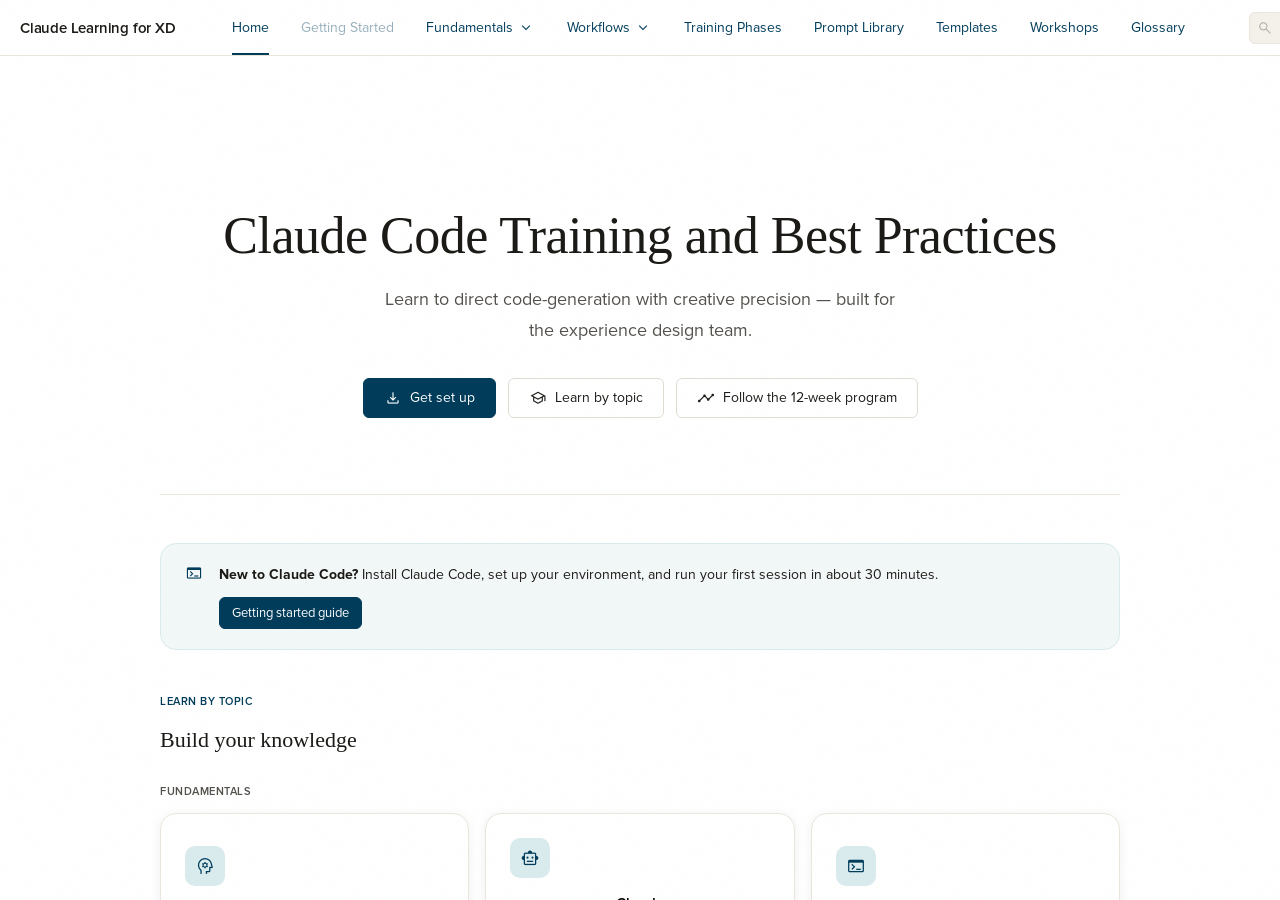
==== commit c8b7724c: "Redesign homepage around three user needs: setup, education, and structured learning Reorganize home" ====
--- a/index.html
+++ b/index.html
@@ -49,6 +49,9 @@
         <button class="sds-topnav-link" data-page="glossary" onclick="showPage('glossary')">Glossary</button>
       </div>
       <div class="sds-topnav-spacer"></div>
+      <button class="mobile-menu-toggle" onclick="toggleMobileMenu()" aria-label="Toggle navigation menu">
+        <span class="material-symbols-outlined">menu</span>
+      </button>
       <div class="topnav-search">
         <span class="material-symbols-outlined topnav-search__icon">search</span>
         <input class="topnav-search__input" type="text" placeholder="Search…" oninput="globalSearch(this.value)" onfocus="showSearchResults()" id="sidebar-search-input">
@@ -66,66 +69,154 @@
 
         <!-- ═══════════════ HOME ═══════════════ -->
         <section class="page active" id="page-home">
+
+          <!-- ── Hero ──────────────────────────────── -->
           <div class="hero">
-            <h1>From Figma to Claude Code</h1>
-            <p>A training program for the XD design team. Learn to direct code-generation with the same creative precision you bring to design.</p>
-            <div style="display:flex;gap:var(--sds-space-300);justify-content:center;flex-wrap:wrap">
-              <a class="sds-btn sds-btn--primary sds-btn--md" href="#" onclick="showPage('getting-started'); return false;">Start with setup</a>
-              <a class="sds-btn sds-btn--secondary sds-btn--md" href="#" onclick="showPage('curriculum'); return false;">View training program</a>
-            </div>
-          </div>
-
-          <span class="explainer-label">Learning Paths</span>
-          <h2 class="section-heading" style="margin-top:var(--sds-space-200)">Where do you want to start?</h2>
-          <div class="learning-paths">
+            <h1>Claude Code Training and Best Practices</h1>
+            <p>Learn to direct code-generation with creative precision — built for the experience design team.</p>
+            <div style="display:flex;gap:12px;justify-content:center;flex-wrap:wrap">
+              <a class="sds-btn sds-btn--primary sds-btn--md" href="#" onclick="showPage('getting-started'); return false;"><span class="material-symbols-outlined" style="font-size:18px">download</span> Get set up</a>
+              <a class="sds-btn sds-btn--ghost sds-btn--md" href="#learn-by-topic" onclick="document.getElementById('learn-by-topic').scrollIntoView({behavior:'smooth'}); return false;"><span class="material-symbols-outlined" style="font-size:18px">school</span> Learn by topic</a>
+              <a class="sds-btn sds-btn--ghost sds-btn--md" href="#" onclick="showPage('curriculum'); return false;"><span class="material-symbols-outlined" style="font-size:18px">timeline</span> Follow the 12-week program</a>
+            </div>
+          </div>
+
+          <!-- ── Quick Start: Get Set Up ───────────── -->
+          <div class="callout callout--tip" style="margin-bottom:40px">
+            <span class="material-symbols-outlined callout__icon">terminal</span>
+            <div class="callout__body">
+              <strong>New to Claude Code?</strong> Install Claude Code, set up your environment, and run your first session in about 30 minutes.
+              <div style="margin-top:12px">
+                <a class="sds-btn sds-btn--primary sds-btn--sm" href="#" onclick="showPage('getting-started'); return false;">Getting started guide</a>
+              </div>
+            </div>
+          </div>
+
+          <!-- ── Learn by Topic ────────────────────── -->
+          <div id="learn-by-topic">
+            <span class="explainer-label">Learn by Topic</span>
+            <h2 class="section-heading" style="margin-top:8px">Build your knowledge</h2>
+
+            <div style="font-size:11px;font-weight:600;text-transform:uppercase;letter-spacing:0.5px;color:#54514D;margin-bottom:12px;margin-top:32px">Fundamentals</div>
+            <div class="feature-cards">
+              <button class="feature-card" onclick="showPage('adoption-101')">
+                <div class="feature-icon"><span class="material-symbols-outlined">psychology</span></div>
+                <h3>Working with AI</h3>
+                <p>The mindset shift, mental models, and how to build the adoption case for your team.</p>
+              </button>
+              <button class="feature-card" onclick="showPage('claude-101')">
+                <div class="feature-icon"><span class="material-symbols-outlined">smart_toy</span></div>
+                <h3>Claude</h3>
+                <p>How Claude works — sessions, context windows, CLAUDE.md, skills, and the session loop.</p>
+              </button>
+              <button class="feature-card" onclick="showPage('cli-101')">
+                <div class="feature-icon"><span class="material-symbols-outlined">terminal</span></div>
+                <h3>Terminal</h3>
+                <p>Essential commands, reading output, dev servers, and navigating the command line.</p>
+              </button>
+              <button class="feature-card" onclick="showPage('git-101')">
+                <div class="feature-icon"><span class="material-symbols-outlined">account_tree</span></div>
+                <h3>Git</h3>
+                <p>Your safety net — commits, branches, undoing changes, and keeping your work clean.</p>
+              </button>
+              <button class="feature-card" onclick="showPage('prompting-101')">
+                <div class="feature-icon"><span class="material-symbols-outlined">edit_note</span></div>
+                <h3>Context Engineering</h3>
+                <p>Beyond prompting — shaping the full context that determines Claude's output quality.</p>
+              </button>
+              <button class="feature-card" onclick="showPage('skills-101')">
+                <div class="feature-icon"><span class="material-symbols-outlined">bolt</span></div>
+                <h3>Skills</h3>
+                <p>Reusable prompt templates that encode your design judgment for consistent output.</p>
+              </button>
+            </div>
+
+            <div style="font-size:11px;font-weight:600;text-transform:uppercase;letter-spacing:0.5px;color:#54514D;margin-bottom:12px;margin-top:32px">Workflows — Apply Claude to real design work</div>
+            <div class="feature-cards">
+              <button class="feature-card" onclick="showPage('design-101')">
+                <div class="feature-icon"><span class="material-symbols-outlined">brush</span></div>
+                <h3>Designing with Claude</h3>
+                <p>Design exploration, component creation, iteration patterns, and when to use what.</p>
+              </button>
+              <button class="feature-card" onclick="showPage('research-101')">
+                <div class="feature-icon"><span class="material-symbols-outlined">search_insights</span></div>
+                <h3>UX Research</h3>
+                <p>From raw transcripts to stakeholder-ready insights using the full research pipeline.</p>
+              </button>
+              <button class="feature-card" onclick="showPage('market-research')">
+                <div class="feature-icon"><span class="material-symbols-outlined">monitoring</span></div>
+                <h3>Competitive &amp; Market Research</h3>
+                <p>Define scope, identify competitors, surface opportunities, and build a strategic narrative.</p>
+              </button>
+              <button class="feature-card" onclick="showPage('concept-design')">
+                <div class="feature-icon"><span class="material-symbols-outlined">lightbulb</span></div>
+                <h3>Concept Design</h3>
+                <p>Go from a fuzzy problem to evaluated design concepts with clear rationale.</p>
+              </button>
+              <button class="feature-card" onclick="showPage('prototyping')">
+                <div class="feature-icon"><span class="material-symbols-outlined">play_circle</span></div>
+                <h3>Prototyping &amp; Validation</h3>
+                <p>Build interactive prototypes that answer design questions static mockups can't.</p>
+              </button>
+              <button class="feature-card" onclick="showPage('ux-eval')">
+                <div class="feature-icon"><span class="material-symbols-outlined">checklist</span></div>
+                <h3>UX Evaluation</h3>
+                <p>Scope audits, apply heuristics, synthesize findings, and prioritize improvements.</p>
+              </button>
+              <button class="feature-card" onclick="showPage('ds-components')">
+                <div class="feature-icon"><span class="material-symbols-outlined">widgets</span></div>
+                <h3>Design System Components</h3>
+                <p>Audit usage, spec components, build them, test for consistency, and document.</p>
+              </button>
+              <button class="feature-card" onclick="showPage('handoff')">
+                <div class="feature-icon"><span class="material-symbols-outlined">handshake</span></div>
+                <h3>Handoff &amp; Specs</h3>
+                <p>Audit completeness, spec all states, build documentation, and validate with engineering.</p>
+              </button>
+            </div>
+          </div>
+
+          <!-- ── Follow a Program ──────────────────── -->
+          <span class="explainer-label">Structured Learning</span>
+          <h2 class="section-heading" style="margin-top:8px">Follow a program</h2>
+          <div class="learning-paths" style="grid-template-columns:repeat(2, 1fr)">
             <div class="learning-path">
-              <div class="learning-path__icon"><span class="material-symbols-outlined">rocket_launch</span></div>
-              <div class="learning-path__label">Start here</div>
-              <div class="learning-path__title">Brand new to Claude Code</div>
+              <div class="learning-path__icon"><span class="material-symbols-outlined">timeline</span></div>
+              <div class="learning-path__label">12-week curriculum</div>
+              <div class="learning-path__title">Training Phases</div>
               <div class="learning-path__steps">
-                <button class="learning-path__step" onclick="showPage('getting-started')"><span class="learning-path__step-label">Getting Started — Install &amp; first session</span></button>
-                <button class="learning-path__step" onclick="showPage('claude-101')"><span class="learning-path__step-label">Claude — How it thinks</span></button>
-                <button class="learning-path__step" onclick="showPage('prompts'); setTimeout(() => filterPrompts('Setup'), 100)"><span class="learning-path__step-label">Prompts — Setup category</span></button>
-                <button class="learning-path__step" onclick="showPage('curriculum'); setTimeout(() => switchPhase(0), 100)"><span class="learning-path__step-label">Training Phase 1 — Foundations</span></button>
-              </div>
-            </div>
-            <div class="learning-path">
-              <div class="learning-path__icon"><span class="material-symbols-outlined">trending_up</span></div>
-              <div class="learning-path__label">Build your practice</div>
-              <div class="learning-path__title">Using Claude, want to go deeper</div>
-              <div class="learning-path__steps">
-                <button class="learning-path__step" onclick="showPage('prompts'); setTimeout(() => filterPrompts('Design Skills'), 100)"><span class="learning-path__step-label">Prompt Library — Design Skills</span></button>
-                <button class="learning-path__step" onclick="showPage('templates')"><span class="learning-path__step-label">CLAUDE.md Templates — Pick one</span></button>
-                <button class="learning-path__step" onclick="showPage('prompts'); setTimeout(() => filterPrompts('Claude Skills'), 100)"><span class="learning-path__step-label">Claude Skills — Build your first skill</span></button>
-                <button class="learning-path__step" onclick="showPage('curriculum'); setTimeout(() => switchPhase(2), 100)"><span class="learning-path__step-label">Training Phases 3–5</span></button>
+                <button class="learning-path__step" onclick="showPage('curriculum'); setTimeout(() => switchPhase(0), 100)"><span class="learning-path__step-label">Phase 1 — Foundations</span></button>
+                <button class="learning-path__step" onclick="showPage('curriculum'); setTimeout(() => switchPhase(1), 100)"><span class="learning-path__step-label">Phase 2 — Front-End Fluency</span></button>
+                <button class="learning-path__step" onclick="showPage('curriculum'); setTimeout(() => switchPhase(2), 100)"><span class="learning-path__step-label">Phase 3 — Prompting as Design</span></button>
+                <button class="learning-path__step" onclick="showPage('curriculum'); setTimeout(() => switchPhase(3), 100)"><span class="learning-path__step-label">Phase 4 — Design Systems</span></button>
+                <button class="learning-path__step" onclick="showPage('curriculum'); setTimeout(() => switchPhase(4), 100)"><span class="learning-path__step-label">Phase 5 — Claude Skills</span></button>
+                <button class="learning-path__step" onclick="showPage('curriculum'); setTimeout(() => switchPhase(5), 100)"><span class="learning-path__step-label">Phase 6 — Advanced Workflows</span></button>
+              </div>
+              <div style="margin-top:12px">
+                <a class="sds-btn sds-btn--ghost sds-btn--sm" href="#" onclick="showPage('curriculum'); return false;">View full program <span class="material-symbols-outlined" style="font-size:16px">arrow_forward</span></a>
               </div>
             </div>
             <div class="learning-path">
               <div class="learning-path__icon"><span class="material-symbols-outlined">groups</span></div>
-              <div class="learning-path__label">Lead your team</div>
-              <div class="learning-path__title">Rolling this out to a design team</div>
+              <div class="learning-path__label">Team sessions</div>
+              <div class="learning-path__title">Workshops</div>
               <div class="learning-path__steps">
                 <button class="learning-path__step" onclick="goToWorkshop(0)"><span class="learning-path__step-label">Workshop 01 — The First Session</span></button>
-                <button class="learning-path__step" onclick="showPage('templates')"><span class="learning-path__step-label">Templates — Team CLAUDE.md</span></button>
-                <button class="learning-path__step" onclick="goToWorkshop(7)"><span class="learning-path__step-label">Workshop — Launch the Skill Library</span></button>
-                <button class="learning-path__step" onclick="showPage('curriculum'); setTimeout(() => switchPhase(5), 100)"><span class="learning-path__step-label">Training Phase 6 — Advanced</span></button>
-              </div>
-            </div>
-          </div>
-
-          <span class="explainer-label">Explore</span>
-          <h2 class="section-heading" style="margin-top:var(--sds-space-200)">What's in this program</h2>
+                <button class="learning-path__step" onclick="goToWorkshop(1)"><span class="learning-path__step-label">Workshop 02 — Prompt Craft</span></button>
+                <button class="learning-path__step" onclick="goToWorkshop(2)"><span class="learning-path__step-label">Workshop 03 — Design Systems</span></button>
+                <button class="learning-path__step" onclick="goToWorkshop(3)"><span class="learning-path__step-label">Workshop 04 — Research Workflows</span></button>
+                <button class="learning-path__step" onclick="goToWorkshop(7)"><span class="learning-path__step-label">Workshop 08 — Launch the Skill Library</span></button>
+              </div>
+              <div style="margin-top:12px">
+                <a class="sds-btn sds-btn--ghost sds-btn--sm" href="#" onclick="showPage('workshops'); return false;">View all workshops <span class="material-symbols-outlined" style="font-size:16px">arrow_forward</span></a>
+              </div>
+            </div>
+          </div>
+
+          <!-- ── Reference Tools ───────────────────── -->
+          <span class="explainer-label">Reference</span>
+          <h2 class="section-heading" style="margin-top:8px">Tools and references</h2>
           <div class="home-sections-grid">
-            <button class="home-section-card" onclick="showPage('getting-started')">
-              <div class="home-section-card__title">Getting Started</div>
-              <div class="home-section-card__desc">Install Claude Code, set up your environment, and complete your first session from scratch.</div>
-              <span class="material-symbols-outlined home-section-card__arrow">arrow_forward</span>
-            </button>
-            <button class="home-section-card" onclick="showPage('claude-101')">
-              <div class="home-section-card__title">Claude</div>
-              <div class="home-section-card__desc">How Claude actually works — sessions, context, CLAUDE.md, skills, and the session loop.</div>
-              <span class="material-symbols-outlined home-section-card__arrow">arrow_forward</span>
-            </button>
             <button class="home-section-card" onclick="showPage('prompts')">
               <div class="home-section-card__title">Prompt Library</div>
               <div class="home-section-card__desc">56 tested prompts across setup, UI, iteration, design systems, accessibility, and handoff.</div>
@@ -136,22 +227,13 @@
               <div class="home-section-card__desc">Downloadable project briefs that define your design standards for every Claude session.</div>
               <span class="material-symbols-outlined home-section-card__arrow">arrow_forward</span>
             </button>
-            <button class="home-section-card" onclick="showPage('curriculum')">
-              <div class="home-section-card__title">Training Phases</div>
-              <div class="home-section-card__desc">A 12-week program with skills, exercises, guided sessions, and checklists for each phase.</div>
-              <span class="material-symbols-outlined home-section-card__arrow">arrow_forward</span>
-            </button>
-            <button class="home-section-card" onclick="showPage('workshops')">
-              <div class="home-section-card__title">Workshops</div>
-              <div class="home-section-card__desc">Facilitated team sessions and skill-building labs with runsheets and facilitator notes.</div>
-              <span class="material-symbols-outlined home-section-card__arrow">arrow_forward</span>
-            </button>
             <button class="home-section-card" onclick="showPage('glossary')">
               <div class="home-section-card__title">Glossary</div>
               <div class="home-section-card__desc">28 concepts mapped from Figma terms to their code equivalents, with examples.</div>
               <span class="material-symbols-outlined home-section-card__arrow">arrow_forward</span>
             </button>
           </div>
+
         </section>
 
         <!-- ═══════════════ GETTING STARTED ═══════════════ -->
@@ -7922,6 +8004,18 @@
   const dd = document.getElementById('fundamentals-dropdown');
   if (dd) dd.classList.remove('is-open');
 }
+function toggleMobileMenu() {
+  const links = document.querySelector('.sds-topnav-links');
+  links.classList.toggle('mobile-open');
+  const btn = document.querySelector('.mobile-menu-toggle .material-symbols-outlined');
+  btn.textContent = links.classList.contains('mobile-open') ? 'close' : 'menu';
+}
+function closeMobileMenu() {
+  const links = document.querySelector('.sds-topnav-links');
+  if (links) links.classList.remove('mobile-open');
+  const btn = document.querySelector('.mobile-menu-toggle .material-symbols-outlined');
+  if (btn) btn.textContent = 'menu';
+}
 function toggleWorkflowsDropdown(e) {
   e.stopPropagation();
   const dd = document.getElementById('workflows-dropdown');
@@ -7942,6 +8036,7 @@
 let _navigating = false;
 function showPage(id) {
   _navigating = true;
+  closeMobileMenu();
   document.querySelectorAll('.page').forEach(p => p.classList.remove('active'));
   document.querySelectorAll('.sds-topnav-link').forEach(n => n.classList.remove('is-active'));
   document.querySelectorAll('.topnav-dropdown-trigger').forEach(n => n.classList.remove('is-active'));
--- a/assets/styles.css
+++ b/assets/styles.css
@@ -2,8 +2,6 @@
    Software DS — Typography Tokens
    Proxima Nova type scale with semantic naming
    ============================================================ */
-
-/* ── @font-face declarations ─────────────────────────────── */
 
 @font-face {
   font-family: 'Proxima Nova';
@@ -44,382 +42,22 @@
   font-style: normal;
   font-display: swap;
 }
-
-/* ── Token scale ─────────────────────────────────────────── */
-
-:root {
-
-  /* ── Font families ─────────────────────────────────────── */
-  --sds-font-sans:  'Proxima Nova', -apple-system, BlinkMacSystemFont, 'Segoe UI', Roboto, sans-serif;
-  --sds-font-mono:  'SF Mono', SFMono-Regular, Consolas, monospace;
-
-  /* ── Font sizes — semantic names ───────────────────────── */
-  --sds-type-display:    28px;   /* Page titles, hero headings        */
-  --sds-type-heading:    22px;   /* Section headings (h2)             */
-  --sds-type-subheading: 16px;   /* Subsection headings (h3)          */
-  --sds-type-title:      15px;   /* Card titles, large UI labels      */
-  --sds-type-body:       14px;   /* Primary body text, button-md      */
-  --sds-type-label:      13px;   /* Secondary text, nav, table cells  */
-  --sds-type-caption:    12px;   /* Code, chart labels, small UI      */
-  --sds-type-overline:   11px;   /* Captions, demo labels, overlines  */
-
-  /* ── Font weights ──────────────────────────────────────── */
-  --sds-weight-light:     300;
-  --sds-weight-regular:   400;
-  --sds-weight-medium:    500;
-  --sds-weight-semibold:  600;
-  --sds-weight-bold:      700;
-  --sds-weight-extrabold: 800;
-
-  /* ── Line heights ──────────────────────────────────────── */
-  --sds-leading-tight:    1.2;   /* Display, headings                 */
-  --sds-leading-snug:     1.35;  /* Subheadings, UI labels            */
-  --sds-leading-normal:   1.5;   /* Body text, descriptions           */
-  --sds-leading-relaxed:  1.6;   /* Long-form content                 */
-
-  /* ── Letter spacing ────────────────────────────────────── */
-  --sds-tracking-tight:  -0.01em;  /* Display, large headings         */
-  --sds-tracking-normal:  0em;     /* Body text                       */
-  --sds-tracking-wide:    0.5px;   /* Uppercase labels, overlines     */
-}
-/* ============================================================
-   Software DS — Color Tokens (CSS Custom Properties)
-   Option-level color primitives (CSS Custom Properties)
-   ============================================================ */
-
-:root {
-  /* ---- Cool Gray (dark mode only) ---- */
-  --sds-color-cool-gray-025: #F8F8F9;
-  --sds-color-cool-gray-050: #F2F3F4;
-  --sds-color-cool-gray-100: #E2E4E6;
-  --sds-color-cool-gray-150: #DADCDE;
-  --sds-color-cool-gray-200: #CACCCF;
-  --sds-color-cool-gray-250: #B8BCC0;
-  --sds-color-cool-gray-300: #A8AEB2;
-  --sds-color-cool-gray-350: #989FA5;
-  --sds-color-cool-gray-400: #8B9298;
-  --sds-color-cool-gray-450: #7F858B;
-  --sds-color-cool-gray-500: #6F757B;
-  --sds-color-cool-gray-550: #666C72;
-  --sds-color-cool-gray-600: #5B6066;
-  --sds-color-cool-gray-650: #4F5459;
-  --sds-color-cool-gray-700: #40454A;
-  --sds-color-cool-gray-750: #34383D;
-  --sds-color-cool-gray-800: #2B2E33;
-  --sds-color-cool-gray-850: #1F2326;
-  --sds-color-cool-gray-900: #14171A;
-  --sds-color-cool-gray-950: #0E1012;
-  --sds-color-cool-gray-975: #0A0B0D;
-
-  /* ---- Warm Gray (light mode) ---- */
-  --sds-color-warm-gray-025: #FAF8F5;
-  --sds-color-warm-gray-050: #F4F1EB;
-  --sds-color-warm-gray-100: #EBE6DD;
-  --sds-color-warm-gray-150: #E0DCD3;
-  --sds-color-warm-gray-200: #D0CBC3;
-  --sds-color-warm-gray-250: #BFBAB2;
-  --sds-color-warm-gray-300: #B0ABA2;
-  --sds-color-warm-gray-350: #A39E96;
-  --sds-color-warm-gray-400: #948E85;
-  --sds-color-warm-gray-450: #858079;
-  --sds-color-warm-gray-500: #7A756F;
-  --sds-color-warm-gray-550: #6B6760;
-  --sds-color-warm-gray-600: #615D55;
-  --sds-color-warm-gray-650: #54514D;
-  --sds-color-warm-gray-700: #47443F;
-  --sds-color-warm-gray-750: #3B3834;
-  --sds-color-warm-gray-800: #302D28;
-  --sds-color-warm-gray-850: #26231E;
-  --sds-color-warm-gray-900: #1C1A17;
-  --sds-color-warm-gray-950: #14110D;
-  --sds-color-warm-gray-975: #0F0902;
-
-  /* ---- Blue ---- */
-  --sds-color-blue-025: #F2F7F7;
-  --sds-color-blue-050: #EBF4F5;
-  --sds-color-blue-100: #D9EBED;
-  --sds-color-blue-150: #C1DDE3;
-  --sds-color-blue-200: #A6CBD6;
-  --sds-color-blue-250: #8EC0D1;
-  --sds-color-blue-300: #77B2C7;
-  --sds-color-blue-350: #6AA5B8;
-  --sds-color-blue-400: #5E96AB;
-  --sds-color-blue-450: #4F8AA0;
-  --sds-color-blue-500: #427D94;
-  --sds-color-blue-550: #306E88;
-  --sds-color-blue-600: #216280;
-  --sds-color-blue-650: #17597A;
-  --sds-color-blue-700: #0C4A69;
-  --sds-color-blue-750: #013D5B;
-  --sds-color-blue-800: #05314D;
-  --sds-color-blue-850: #032740;
-  --sds-color-blue-900: #031E36;
-  --sds-color-blue-950: #00132B;
-  --sds-color-blue-975: #030515;
-
-  /* ---- Red ---- */
-  --sds-color-red-025: #FFF6F5;
-  --sds-color-red-050: #FFEEEB;
-  --sds-color-red-100: #FFE1DB;
-  --sds-color-red-150: #F7CCC6;
-  --sds-color-red-200: #F2BDB6;
-  --sds-color-red-250: #EEA79E;
-  --sds-color-red-300: #E99185;
-  --sds-color-red-350: #E57D6E;
-  --sds-color-red-400: #DB7060;
-  --sds-color-red-450: #CF6253;
-  --sds-color-red-500: #BF5547;
-  --sds-color-red-550: #AD4739;
-  --sds-color-red-600: #A33F31;
-  --sds-color-red-650: #8F3629;
-  --sds-color-red-700: #7A2E23;
-  --sds-color-red-750: #69261C;
-  --sds-color-red-800: #591E15;
-  --sds-color-red-850: #4A130C;
-  --sds-color-red-900: #330903;
-
-  /* ---- Green ---- */
-  --sds-color-green-025: #F4FAEB;
-  --sds-color-green-050: #EDF5DF;
-  --sds-color-green-100: #E2EDCC;
-  --sds-color-green-150: #D1E0B1;
-  --sds-color-green-200: #BBCF8A;
-  --sds-color-green-250: #AAC267;
-  --sds-color-green-300: #98B43B;
-  --sds-color-green-350: #88A61B;
-  --sds-color-green-400: #7A9A01;
-  --sds-color-green-450: #6D8C0F;
-  --sds-color-green-500: #62800B;
-  --sds-color-green-550: #527315;
-  --sds-color-green-600: #466B11;
-  --sds-color-green-650: #3E5917;
-  --sds-color-green-700: #374A1E;
-  --sds-color-green-750: #2E3D1C;
-  --sds-color-green-800: #273318;
-  --sds-color-green-850: #1D2613;
-  --sds-color-green-900: #161C0F;
-
-  /* ---- Yellow ---- */
-  --sds-color-yellow-025: #FCF9D9;
-  --sds-color-yellow-050: #FCF5B1;
-  --sds-color-yellow-100: #F7EC88;
-  --sds-color-yellow-150: #F0DE54;
-  --sds-color-yellow-200: #EBCE2D;
-  --sds-color-yellow-250: #D6BB31;
-  --sds-color-yellow-300: #C4AA25;
-  --sds-color-yellow-350: #B29B24;
-  --sds-color-yellow-400: #A48E1F;
-  --sds-color-yellow-450: #96811A;
-  --sds-color-yellow-500: #8A7515;
-  --sds-color-yellow-550: #7A6710;
-  --sds-color-yellow-600: #6E5B09;
-  --sds-color-yellow-650: #615109;
-  --sds-color-yellow-700: #544608;
-  --sds-color-yellow-750: #473B05;
-  --sds-color-yellow-800: #3B3002;
-  --sds-color-yellow-850: #2E2601;
-  --sds-color-yellow-900: #211B00;
-
-  /* ---- Purple ---- */
-  --sds-color-purple-300: #C39DE3;
-  --sds-color-purple-550: #805AA1;
-
-  /* ---- Static ---- */
-  --sds-color-white: #FFFFFF;
-  --sds-color-black: #000000;
-
-  /* ---- Brand ---- */
-  --sds-color-brand-midnight:      #00132B;
-  --sds-color-brand-atlantic:      #013D5B;
-  --sds-color-brand-pacific:       #A6CBD6;
-  --sds-color-brand-surf:          #D6E8EA;
-  --sds-color-brand-sky:           #C0EAF2;
-  --sds-color-brand-heritage-red:  #CC2427;
-  --sds-color-brand-prairie:       #ACBAA3;
-  --sds-color-brand-pistachio:     #DAE8D8;
-  --sds-color-brand-fern:          #7A9A01;
-  --sds-color-brand-birch:         #BF5547;
-  --sds-color-brand-parakeet:      #E1E000;
-  --sds-color-brand-lime:          #EBE6DD;
-  --sds-color-brand-oat:           #F7F3EB;
-
-  /* ============================================================
-     Semantic Tokens — Light Mode
-     ============================================================ */
-
-  /* Background */
-  --sds-bg-page:      var(--sds-color-white);
-  --sds-bg-surface:   var(--sds-color-warm-gray-025);
-  --sds-bg-card:      var(--sds-color-white);
-  --sds-bg-elevated:  var(--sds-color-white);
-  --sds-bg-subtle:    var(--sds-color-warm-gray-050);
-
-  /* Text */
-  --sds-text-primary:    var(--sds-color-warm-gray-900);
-  --sds-text-secondary:  var(--sds-color-warm-gray-650);
-  --sds-text-tertiary:   var(--sds-color-warm-gray-550);
-  --sds-text-disabled:   var(--sds-color-warm-gray-300);
-  --sds-text-on-primary: var(--sds-color-white);
-  --sds-text-link:       var(--sds-color-blue-750);
-
-  /* Border */
-  --sds-border-default: var(--sds-color-warm-gray-150);
-  --sds-border-subtle:  var(--sds-color-warm-gray-100);
-  --sds-border-strong:  var(--sds-color-warm-gray-200);
-  --sds-border-focus:   var(--sds-color-blue-750);
-
-  /* Interactive */
-  --sds-interactive-primary:        var(--sds-color-blue-750);
-  --sds-interactive-primary-hover:  var(--sds-color-blue-800);
-  --sds-interactive-primary-active: var(--sds-color-blue-850);
-  --sds-interactive-primary-subtle: var(--sds-color-blue-100);
-  --sds-interactive-secondary:      var(--sds-color-white);
-  --sds-interactive-secondary-border: var(--sds-color-warm-gray-800);
-
-  /* Navigation */
-  --sds-nav-sidebar-bg:       var(--sds-color-warm-gray-025);
-  --sds-nav-item-active-bg:   var(--sds-color-blue-100);
-  --sds-nav-item-active-text: var(--sds-color-blue-750);
-  --sds-nav-item-text:        var(--sds-color-warm-gray-650);
-  --sds-nav-section-header:   var(--sds-color-warm-gray-550);
-
-  /* Status — Success */
-  --sds-status-success-bg:     var(--sds-color-green-025);
-  --sds-status-success-text:   var(--sds-color-green-500);
-  --sds-status-success-strong: var(--sds-color-green-400);
-
-  /* Status — Warning */
-  --sds-status-warning-bg:     var(--sds-color-yellow-025);
-  --sds-status-warning-text:   var(--sds-color-yellow-500);
-  --sds-status-warning-strong: var(--sds-color-yellow-450);
-
-  /* Status — Error */
-  --sds-status-error-bg:     var(--sds-color-red-050);
-  --sds-status-error-text:   var(--sds-color-red-500);
-  --sds-status-error-strong: var(--sds-color-red-450);
-
-  /* Status — Info */
-  --sds-status-info-bg:   var(--sds-color-blue-050);
-  --sds-status-info-text: var(--sds-color-blue-700);
-
-  /* Status — Neutral */
-  --sds-status-neutral-bg:   var(--sds-color-warm-gray-100);
-  --sds-status-neutral-text: var(--sds-color-warm-gray-650);
-
-  /* Status — Purple */
-  --sds-status-purple-bg:   #F7EEFF;
-  --sds-status-purple-text: var(--sds-color-purple-550);
-
-  /* ============================================================
-     Data Visualization — Chart Color Palette
-     Sequential series colors for charts and graphs.
-     Inspired by DBS Bank Data Visualisation system.
-     ============================================================ */
-
-  /* Primary sequential palette — up to 8 data series */
-  --sds-chart-1: var(--sds-color-blue-750);      /* #013D5B — navy */
-  --sds-chart-2: var(--sds-color-blue-450);       /* #4F8AA0 — teal */
-  --sds-chart-3: var(--sds-color-blue-200);       /* #A6CBD6 — light blue */
-  --sds-chart-4: var(--sds-color-brand-birch);    /* #BF5547 — coral */
-  --sds-chart-5: var(--sds-color-brand-fern);     /* #7A9A01 — olive */
-  --sds-chart-6: var(--sds-color-purple-550);     /* #805AA1 — purple */
-  --sds-chart-7: var(--sds-color-yellow-350);     /* #B29B24 — amber */
-  --sds-chart-8: var(--sds-color-red-350);        /* #E57D6E — salmon */
-
-  /* Chart structural tokens */
-  --sds-chart-grid:       var(--sds-color-warm-gray-100);
-  --sds-chart-axis:       var(--sds-color-warm-gray-300);
-  --sds-chart-axis-label: var(--sds-color-warm-gray-550);
-  --sds-chart-tooltip-bg: var(--sds-color-warm-gray-900);
-  --sds-chart-tooltip-text: var(--sds-color-white);
-  --sds-chart-hover:      rgba(0, 0, 0, 0.06);
-  --sds-chart-bg:         var(--sds-color-white);
-}
-
-/* ============================================================
-   Dark Mode Overrides
-   Cool grays replace warm grays in dark mode.
-   ============================================================ */
-@media (prefers-color-scheme: dark) {
-  :root {
-    --sds-bg-page:      var(--sds-color-cool-gray-950);
-    --sds-bg-surface:   var(--sds-color-cool-gray-900);
-    --sds-bg-card:      var(--sds-color-cool-gray-850);
-    --sds-bg-elevated:  var(--sds-color-cool-gray-800);
-    --sds-bg-subtle:    var(--sds-color-cool-gray-900);
-
-    --sds-text-primary:   var(--sds-color-cool-gray-025);
-    --sds-text-secondary: var(--sds-color-cool-gray-300);
-    --sds-text-tertiary:  var(--sds-color-cool-gray-400);
-    --sds-text-disabled:  var(--sds-color-cool-gray-600);
-
-    --sds-border-default: var(--sds-color-cool-gray-750);
-    --sds-border-subtle:  var(--sds-color-cool-gray-800);
-    --sds-border-strong:  var(--sds-color-cool-gray-650);
-
-    --sds-nav-sidebar-bg:     var(--sds-color-cool-gray-900);
-    --sds-nav-item-active-bg: var(--sds-color-blue-900);
-    --sds-nav-item-text:      var(--sds-color-cool-gray-300);
-    --sds-nav-section-header: var(--sds-color-cool-gray-400);
-  }
-}
-/* ============================================
-   Space Scale — Design System Lab
-   Pixel-based spacing tokens
-   ============================================ */
-
-:root {
-  --sds-space-0:    0px;
-  --sds-space-050:  2px;
-  --sds-space-100:  4px;
-  --sds-space-150:  6px;
-  --sds-space-200:  8px;
-  --sds-space-250:  10px;
-  --sds-space-300:  12px;
-  --sds-space-400:  16px;
-  --sds-space-500:  20px;
-  --sds-space-600:  24px;
-  --sds-space-800:  32px;
-  --sds-space-1000: 40px;
-  --sds-space-1200: 48px;
-  --sds-space-1600: 64px;
-}
 .material-symbols-outlined {
   font-variation-settings: 'FILL' 0, 'wght' 300, 'GRAD' 0, 'opsz' 24;
   font-size: 20px;
   line-height: 1;
   display: inline-flex;
 }
-/* ── Site Tokens ────────────────────────────────────── */
-:root {
-  --site-sidebar-width: 240px;
-  --site-bg-hover: var(--sds-color-warm-gray-050);
-  --site-nav-active-bg: var(--sds-color-blue-100);
-  --site-nav-active-text: var(--sds-color-blue-750);
-  --site-radius-sm: 6px;
-  --site-radius-md: 10px;
-  --site-radius-lg: 16px;
-  --site-transition: 150ms cubic-bezier(0.4, 0, 0.2, 1);
-  --site-code-bg: var(--sds-color-warm-gray-025);
-  --site-max-width: 960px;
-  /* Strata visual skin */
-  --site-font-display: Georgia, 'Times New Roman', serif;
-  --site-bg: var(--sds-color-white);
-  --site-card-bg: var(--sds-color-white);
-  --site-card-border: var(--sds-color-warm-gray-100);
-  --site-shadow: 0 2px 12px rgba(0, 19, 43, 0.06);
-  --site-shadow-strong: 0 8px 32px rgba(0, 19, 43, 0.10);
-}
 
 /* ── Reset ──────────────────────────────────────────── */
 *, *::before, *::after { box-sizing: border-box; margin: 0; padding: 0; }
 html { font-size: 16px; -webkit-font-smoothing: antialiased; }
 body {
-  font-family: var(--sds-font-sans);
-  font-size: var(--sds-type-body);
-  line-height: var(--sds-leading-normal);
-  color: var(--sds-text-primary);
-  background: var(--site-bg);
+  font-family: 'Proxima Nova', -apple-system, BlinkMacSystemFont, 'Segoe UI', Roboto, sans-serif;
+  font-size: 14px;
+  line-height: 1.5;
+  color: #1C1A17;
+  background: #FFFFFF;
 }
 /* Subtle grain texture */
 body::after {
@@ -432,7 +70,7 @@
   background-image: url("data:image/svg+xml,%3Csvg xmlns='http://www.w3.org/2000/svg' width='300' height='300'%3E%3Cfilter id='n'%3E%3CfeTurbulence type='fractalNoise' baseFrequency='0.75' numOctaves='4' stitchTiles='stitch'/%3E%3C/filter%3E%3Crect width='300' height='300' filter='url(%23n)' opacity='1'/%3E%3C/svg%3E");
   mix-blend-mode: multiply;
 }
-a { color: var(--sds-interactive-primary); text-decoration: none; }
+a { color: #013D5B; text-decoration: none; }
 a:hover { text-decoration: underline; }
 img { max-width: 100%; display: block; }
 button { font-family: inherit; cursor: pointer; border: none; background: none; }
@@ -446,20 +84,20 @@
   display: flex;
   align-items: center;
   height: 56px;
-  padding: 0 var(--sds-space-500);
-  background: var(--sds-bg-page);
-  border-bottom: 1px solid var(--sds-border-subtle);
+  padding: 0 20px;
+  background: #FFFFFF;
+  border-bottom: 1px solid #EBE6DD;
   flex-shrink: 0;
-  gap: var(--sds-space-600);
+  gap: 24px;
   z-index: 50;
 }
 .sds-topnav-logo {
   display: flex;
   align-items: center;
-  gap: var(--sds-space-250);
+  gap: 10px;
   height: 28px;
   flex-shrink: 0;
-  margin-right: var(--sds-space-400);
+  margin-right: 16px;
   text-decoration: none;
   border: none;
   background: none;
@@ -470,16 +108,16 @@
   width: 28px;
   height: 28px;
   border-radius: 6px;
-  background: var(--sds-interactive-primary);
+  background: #013D5B;
   display: flex;
   align-items: center;
   justify-content: center;
   flex-shrink: 0;
 }
 .sds-topnav-logo-text {
-  font-size: var(--sds-type-title);
-  font-weight: var(--sds-weight-semibold);
-  color: var(--sds-text-primary);
+  font-size: 15px;
+  font-weight: 600;
+  color: #1C1A17;
   letter-spacing: -0.2px;
   white-space: nowrap;
 }
@@ -492,12 +130,12 @@
 .sds-topnav-link {
   display: inline-flex;
   align-items: center;
-  gap: var(--sds-space-100);
-  padding: 0 var(--sds-space-400);
+  gap: 4px;
+  padding: 0 16px;
   font-family: inherit;
-  font-size: var(--sds-type-body);
-  font-weight: var(--sds-weight-medium);
-  color: var(--sds-color-blue-750);
+  font-size: 14px;
+  font-weight: 500;
+  color: #013D5B;
   text-decoration: none;
   border: none;
   background: none;
@@ -510,15 +148,15 @@
   content: '';
   position: absolute;
   bottom: 0;
-  left: var(--sds-space-400);
-  right: var(--sds-space-400);
+  left: 16px;
+  right: 16px;
   height: 2px;
   background: transparent;
   transition: background 0.15s ease;
 }
-.sds-topnav-link:hover { color: var(--sds-color-blue-750); }
-.sds-topnav-link.is-active { color: var(--sds-color-blue-750); }
-.sds-topnav-link.is-active::after { background: var(--sds-color-blue-750); }
+.sds-topnav-link:hover { color: #013D5B; }
+.sds-topnav-link.is-active { color: #013D5B; }
+.sds-topnav-link.is-active::after { background: #013D5B; }
 .sds-topnav-spacer { flex: 1; }
 
 /* ── Top Nav Dropdown ─────────────────────────────── */
@@ -531,12 +169,12 @@
 .topnav-dropdown-trigger {
   display: inline-flex;
   align-items: center;
-  gap: var(--sds-space-100);
-  padding: 0 var(--sds-space-400);
+  gap: 4px;
+  padding: 0 16px;
   font-family: inherit;
-  font-size: var(--sds-type-body);
-  font-weight: var(--sds-weight-medium);
-  color: var(--sds-color-blue-750);
+  font-size: 14px;
+  font-weight: 500;
+  color: #013D5B;
   text-decoration: none;
   border: none;
   background: none;
@@ -549,13 +187,13 @@
   content: '';
   position: absolute;
   bottom: 0;
-  left: var(--sds-space-400);
-  right: var(--sds-space-400);
+  left: 16px;
+  right: 16px;
   height: 2px;
   background: transparent;
   transition: background 0.15s ease;
 }
-.topnav-dropdown-trigger.is-active::after { background: var(--sds-color-blue-750); }
+.topnav-dropdown-trigger.is-active::after { background: #013D5B; }
 .topnav-dropdown-trigger .dropdown-arrow {
   font-size: 18px;
   transition: transform 0.15s ease;
@@ -570,11 +208,11 @@
   left: 0;
   min-width: max(100%, 180px);
   width: max-content;
-  background: var(--sds-color-white);
-  border: 1px solid var(--sds-border-default);
+  background: #FFFFFF;
+  border: 1px solid #E0DCD3;
   border-radius: 8px;
   box-shadow: 0 4px 16px rgba(0,0,0,0.08);
-  padding: var(--sds-space-150) 0;
+  padding: 6px 0;
   z-index: 100;
 }
 .topnav-dropdown.is-open .topnav-dropdown-menu {
@@ -583,11 +221,11 @@
 .topnav-dropdown-item {
   display: block;
   width: 100%;
-  padding: var(--sds-space-250) var(--sds-space-400);
+  padding: 10px 16px;
   font-family: inherit;
-  font-size: var(--sds-type-body);
-  font-weight: var(--sds-weight-regular);
-  color: var(--sds-text-primary);
+  font-size: 14px;
+  font-weight: 400;
+  color: #1C1A17;
   text-align: left;
   border: none;
   background: none;
@@ -595,12 +233,12 @@
   transition: background 0.12s ease;
 }
 .topnav-dropdown-item:hover {
-  background: var(--sds-bg-subtle);
+  background: #F4F1EB;
 }
 .topnav-dropdown-item.is-active {
-  font-weight: var(--sds-weight-medium);
-  color: var(--sds-nav-item-active-text);
-  background: var(--sds-nav-item-active-bg);
+  font-weight: 500;
+  color: #013D5B;
+  background: #D9EBED;
 }
 
 /* ── App Body ──────────────────────────────────────── */
@@ -611,22 +249,22 @@
   width: 240px;
   min-width: 240px;
   flex-shrink: 0;
-  background: var(--sds-nav-sidebar-bg);
-  border-right: 1px solid var(--sds-border-default);
+  background: #FAF8F5;
+  border-right: 1px solid #E0DCD3;
   display: flex;
   flex-direction: column;
-  padding: var(--sds-space-400) var(--sds-space-300);
+  padding: 16px 12px;
   user-select: none;
   overflow-y: auto;
   overflow-x: hidden;
 }
 .sec-nav-group-label {
-  font-size: var(--sds-type-body);
-  font-weight: var(--sds-weight-semibold);
-  color: var(--sds-text-primary);
+  font-size: 14px;
+  font-weight: 600;
+  color: #1C1A17;
   text-transform: none;
   letter-spacing: 0;
-  padding: var(--sds-space-500) var(--sds-space-300) var(--sds-space-300);
+  padding: 20px 12px 12px;
   line-height: 1.3;
   white-space: normal;
   position: relative;
@@ -634,53 +272,53 @@
   display: block;
 }
 .sec-nav-group-label:first-child {
-  padding-top: var(--sds-space-200);
+  padding-top: 8px;
 }
 .sec-nav-divider {
   display: block;
-  font-size: var(--sds-type-overline);
-  font-weight: var(--sds-weight-semibold);
-  color: var(--sds-color-warm-gray-400);
+  font-size: 11px;
+  font-weight: 600;
+  color: #948E85;
   text-transform: uppercase;
   letter-spacing: 0.4px;
-  padding: var(--sds-space-500) var(--sds-space-300) var(--sds-space-150);
-  margin-top: var(--sds-space-200);
+  padding: 20px 12px 6px;
+  margin-top: 8px;
   line-height: 1;
 }
 .sec-nav-divider:first-of-type {
   margin-top: 0;
-  padding-top: var(--sds-space-200);
+  padding-top: 8px;
 }
 .sec-nav-item {
   display: flex;
   align-items: center;
-  gap: var(--sds-space-250);
-  padding: var(--sds-space-200) var(--sds-space-300);
+  gap: 10px;
+  padding: 8px 12px;
   border-radius: 8px;
-  font-size: var(--sds-type-body);
-  font-weight: var(--sds-weight-regular);
-  color: var(--sds-color-warm-gray-700);
+  font-size: 14px;
+  font-weight: 400;
+  color: #47443F;
   cursor: pointer;
   text-decoration: none;
   text-align: left;
   position: relative;
   line-height: 1.3;
-  margin: var(--sds-space-050) 0;
+  margin: 2px 0;
   border: none;
   background: none;
   width: 100%;
   white-space: nowrap;
   transition: background 0.12s ease, color 0.12s ease;
 }
-.sec-nav-item:hover { background: var(--sds-bg-subtle); color: var(--sds-text-primary); }
+.sec-nav-item:hover { background: #F4F1EB; color: #1C1A17; }
 .sec-nav-item.is-active {
-  background: var(--sds-nav-item-active-bg);
-  color: var(--sds-nav-item-active-text);
-  font-weight: var(--sds-weight-medium);
+  background: #D9EBED;
+  color: #013D5B;
+  font-weight: 500;
 }
 .sec-nav-item.is-active:hover {
-  background: var(--sds-color-blue-150);
-  color: var(--sds-nav-item-active-text);
+  background: #C1DDE3;
+  color: #013D5B;
 }
 
 /* ── Main Content ──────────────────────────────────── */
@@ -689,7 +327,7 @@
   overflow-y: auto;
   padding: clamp(32px, 4vw, 64px) clamp(24px, 4vw, 56px);
 }
-.main-inner { max-width: var(--site-max-width); margin: 0 auto; }
+.main-inner { max-width: 960px; margin: 0 auto; }
 .has-sidenav .main-inner { margin: 0; }
 
 /* ── Page Sections ─────────────────────────────────── */
@@ -705,27 +343,27 @@
 .topnav-search__input {
   width: 200px;
   height: 32px;
-  padding: 0 var(--sds-space-300) 0 30px;
-  font-size: var(--sds-type-label);
-  font-family: var(--sds-font-sans);
-  color: var(--sds-text-primary);
-  background: var(--sds-bg-subtle);
-  border: 1px solid var(--sds-border-subtle);
+  padding: 0 12px 0 30px;
+  font-size: 13px;
+  font-family: 'Proxima Nova', -apple-system, BlinkMacSystemFont, 'Segoe UI', Roboto, sans-serif;
+  color: #1C1A17;
+  background: #F4F1EB;
+  border: 1px solid #EBE6DD;
   border-radius: 6px;
   outline: none;
   transition: border-color 150ms ease, width 200ms ease, background 150ms ease;
 }
 .topnav-search__input:focus {
-  border-color: var(--sds-interactive-primary);
+  border-color: #013D5B;
   width: 260px;
-  background: var(--sds-bg-page);
-}
-.topnav-search__input::placeholder { color: var(--sds-text-disabled); }
+  background: #FFFFFF;
+}
+.topnav-search__input::placeholder { color: #B0ABA2; }
 .topnav-search__icon {
   position: absolute;
-  left: var(--sds-space-200);
+  left: 8px;
   font-size: 16px;
-  color: var(--sds-text-disabled);
+  color: #B0ABA2;
   pointer-events: none;
 }
 .sidebar-search-results {
@@ -733,40 +371,40 @@
   top: calc(100% + 6px);
   right: 0;
   width: 320px;
-  background: var(--site-card-bg);
-  border: 1px solid var(--site-card-border);
+  background: #FFFFFF;
+  border: 1px solid #EBE6DD;
   border-radius: 8px;
-  box-shadow: var(--site-shadow-strong);
+  box-shadow: 0 8px 32px rgba(0, 19, 43, 0.10);
   z-index: 200;
   overflow: hidden;
   display: none;
 }
 .sidebar-search-results.open { display: block; }
 .search-result-group__label {
-  padding: var(--sds-space-200) var(--sds-space-300) var(--sds-space-100);
-  font-size: var(--sds-type-overline);
-  font-weight: var(--sds-weight-semibold);
+  padding: 8px 12px 4px;
+  font-size: 11px;
+  font-weight: 600;
   text-transform: uppercase;
-  letter-spacing: var(--sds-tracking-wide);
-  color: var(--sds-text-disabled);
+  letter-spacing: 0.5px;
+  color: #B0ABA2;
 }
 .search-result-item {
   display: flex;
   align-items: center;
-  gap: var(--sds-space-200);
-  padding: var(--sds-space-200) var(--sds-space-300);
+  gap: 8px;
+  padding: 8px 12px;
   cursor: pointer;
   transition: background 100ms ease;
 }
-.search-result-item:hover { background: var(--site-bg-hover); }
-.search-result-item__icon { font-size: 16px; color: var(--sds-text-secondary); flex-shrink: 0; }
+.search-result-item:hover { background: #F4F1EB; }
+.search-result-item__icon { font-size: 16px; color: #54514D; flex-shrink: 0; }
 .search-result-item__text { flex: 1; }
-.search-result-item__title { font-size: var(--sds-type-label); font-weight: var(--sds-weight-medium); color: var(--sds-text-primary); }
-.search-result-item__sub { font-size: var(--sds-type-caption); color: var(--sds-text-secondary); }
+.search-result-item__title { font-size: 13px; font-weight: 500; color: #1C1A17; }
+.search-result-item__sub { font-size: 12px; color: #54514D; }
 .search-result-empty {
-  padding: var(--sds-space-400) var(--sds-space-300);
-  font-size: var(--sds-type-label);
-  color: var(--sds-text-disabled);
+  padding: 16px 12px;
+  font-size: 13px;
+  color: #B0ABA2;
   text-align: center;
 }
 
@@ -774,44 +412,44 @@
 .page-toc {
   display: flex;
   flex-wrap: wrap;
-  gap: var(--sds-space-200);
-  margin-bottom: var(--sds-space-1200);
-  padding: var(--sds-space-400) 0;
-  border-top: 1px solid var(--site-card-border);
-  border-bottom: 1px solid var(--site-card-border);
+  gap: 8px;
+  margin-bottom: 48px;
+  padding: 16px 0;
+  border-top: 1px solid #EBE6DD;
+  border-bottom: 1px solid #EBE6DD;
 }
 .page-toc__label {
-  font-size: var(--sds-type-caption);
-  font-weight: var(--sds-weight-semibold);
-  color: var(--sds-text-secondary);
+  font-size: 12px;
+  font-weight: 600;
+  color: #54514D;
   align-self: center;
-  margin-right: var(--sds-space-200);
+  margin-right: 8px;
   white-space: nowrap;
 }
 .page-toc__link {
-  padding: var(--sds-space-100) var(--sds-space-300);
-  font-size: var(--sds-type-caption);
-  font-weight: var(--sds-weight-medium);
-  color: var(--sds-text-secondary);
-  background: var(--sds-bg-page);
-  border: 1px solid var(--sds-border-default);
+  padding: 4px 12px;
+  font-size: 12px;
+  font-weight: 500;
+  color: #54514D;
+  background: #FFFFFF;
+  border: 1px solid #E0DCD3;
   border-radius: 9999px;
   cursor: pointer;
   white-space: nowrap;
   transition: all 150ms ease;
 }
-.page-toc__link:hover { color: var(--sds-interactive-primary); border-color: var(--sds-interactive-primary); }
+.page-toc__link:hover { color: #013D5B; border-color: #013D5B; }
 
 /* ── Action Bridge ─────────────────────────────────── */
 .action-bridge {
   display: flex;
   align-items: center;
-  gap: var(--sds-space-500);
-  padding: var(--sds-space-500);
-  background: var(--sds-color-white);
-  border: 1px solid var(--sds-color-warm-gray-150);
+  gap: 20px;
+  padding: 20px;
+  background: #FFFFFF;
+  border: 1px solid #E0DCD3;
   border-radius: 8px;
-  margin-top: var(--sds-space-1000);
+  margin-top: 40px;
   cursor: pointer;
   box-shadow: 0 1px 2px rgba(0,0,0,0.04), 0 2px 8px rgba(0,0,0,0.02);
   transition: box-shadow 150ms ease-out, transform 150ms ease-out;
@@ -828,7 +466,7 @@
 }
 .action-bridge__icon {
   width: 40px; height: 40px; border-radius: 10px;
-  background: var(--sds-interactive-primary);
+  background: #013D5B;
   color: #fff;
   display: flex; align-items: center; justify-content: center;
   flex-shrink: 0;
@@ -836,273 +474,273 @@
 .action-bridge__icon .material-symbols-outlined { font-size: 20px; }
 .action-bridge__body { flex: 1; }
 .action-bridge__cue {
-  font-size: var(--sds-type-caption);
-  font-weight: var(--sds-weight-semibold);
-  color: var(--sds-interactive-primary);
+  font-size: 12px;
+  font-weight: 600;
+  color: #013D5B;
   text-transform: uppercase;
   letter-spacing: 0.06em;
-  margin-bottom: var(--sds-space-050);
+  margin-bottom: 2px;
 }
 .action-bridge__title {
-  font-size: var(--sds-type-body);
-  font-weight: var(--sds-weight-semibold);
-  color: var(--sds-text-primary);
+  font-size: 14px;
+  font-weight: 600;
+  color: #1C1A17;
 }
 .action-bridge__desc {
-  font-size: var(--sds-type-label);
-  color: var(--sds-text-secondary);
-  margin-top: var(--sds-space-050);
-}
-.action-bridge__arrow { color: var(--sds-interactive-primary); flex-shrink: 0; }
+  font-size: 13px;
+  color: #54514D;
+  margin-top: 2px;
+}
+.action-bridge__arrow { color: #013D5B; flex-shrink: 0; }
 
 /* ── Guided Sessions ───────────────────────────────── */
 .session-card {
-  padding: var(--sds-space-600) 0;
-  border-top: 1px solid var(--sds-border-subtle);
+  padding: 24px 0;
+  border-top: 1px solid #EBE6DD;
   margin-bottom: 0;
 }
-.session-card--done .session-card__meta .explainer-label { color: var(--sds-text-secondary); text-decoration: line-through; }
-.session-card--done .session-step__num { background: var(--sds-color-warm-gray-050); color: var(--sds-text-disabled); }
+.session-card--done .session-card__meta .explainer-label { color: #54514D; text-decoration: line-through; }
+.session-card--done .session-step__num { background: #F4F1EB; color: #B0ABA2; }
 .session-card__header {
-  margin-bottom: var(--sds-space-600);
+  margin-bottom: 24px;
 }
 .session-card__rationale {
-  font-size: var(--sds-type-label);
-  color: var(--sds-text-secondary);
-  margin: var(--sds-space-200) 0 var(--sds-space-400);
-  line-height: var(--sds-leading-normal);
+  font-size: 13px;
+  color: #54514D;
+  margin: 8px 0 16px;
+  line-height: 1.5;
 }
 .session-mark-btn {
   flex-shrink: 0;
-  padding: var(--sds-space-150) var(--sds-space-400);
-  font-size: var(--sds-type-caption);
-  font-weight: var(--sds-weight-medium);
+  padding: 6px 16px;
+  font-size: 12px;
+  font-weight: 500;
   font-family: inherit;
   border-radius: 6px;
   cursor: pointer;
-  border: 1px solid var(--sds-border-default);
-  background: var(--sds-bg-page);
-  color: var(--sds-text-secondary);
+  border: 1px solid #E0DCD3;
+  background: #FFFFFF;
+  color: #54514D;
   transition: all 150ms ease;
 }
-.session-mark-btn:hover { border-color: var(--sds-interactive-primary); color: var(--sds-interactive-primary); }
-.session-mark-btn--done { background: var(--sds-color-warm-gray-025); color: var(--sds-text-disabled); border-color: var(--sds-border-subtle); }
-.session-mark-btn--done:hover { border-color: var(--sds-border-default); color: var(--sds-text-secondary); }
+.session-mark-btn:hover { border-color: #013D5B; color: #013D5B; }
+.session-mark-btn--done { background: #FAF8F5; color: #B0ABA2; border-color: #EBE6DD; }
+.session-mark-btn--done:hover { border-color: #E0DCD3; color: #54514D; }
 .session-card__meta {
   display: flex;
   align-items: center;
-  gap: var(--sds-space-400);
-  margin-bottom: var(--sds-space-200);
+  gap: 16px;
+  margin-bottom: 8px;
 }
 .session-card__time {
   display: flex;
   align-items: center;
-  gap: var(--sds-space-100);
-  font-size: var(--sds-type-caption);
-  color: var(--sds-text-secondary);
+  gap: 4px;
+  font-size: 12px;
+  color: #54514D;
 }
 .session-card__setup {
-  font-size: var(--sds-type-caption);
-  color: var(--sds-text-secondary);
-}
-.session-steps { display: flex; flex-direction: column; gap: var(--sds-space-500); }
-.session-step { display: flex; gap: var(--sds-space-400); align-items: flex-start; }
+  font-size: 12px;
+  color: #54514D;
+}
+.session-steps { display: flex; flex-direction: column; gap: 20px; }
+.session-step { display: flex; gap: 16px; align-items: flex-start; }
 .session-step__num {
   width: 28px; height: 28px; border-radius: 50%;
-  background: var(--sds-color-blue-100);
-  color: var(--sds-interactive-primary);
-  font-size: 11px; font-weight: var(--sds-weight-bold);
+  background: #D9EBED;
+  color: #013D5B;
+  font-size: 11px; font-weight: 700;
   display: flex; align-items: center; justify-content: center;
   flex-shrink: 0; margin-top: 3px;
 }
 .session-step__body { flex: 1; }
 .session-step__label {
-  font-size: var(--sds-type-label);
-  font-weight: var(--sds-weight-semibold);
-  color: var(--sds-text-primary);
-  margin-bottom: var(--sds-space-200);
+  font-size: 13px;
+  font-weight: 600;
+  color: #1C1A17;
+  margin-bottom: 8px;
 }
 .session-step__note {
-  font-size: var(--sds-type-caption);
-  color: var(--sds-text-secondary);
-  margin-top: var(--sds-space-200);
-  line-height: var(--sds-leading-normal);
+  font-size: 12px;
+  color: #54514D;
+  margin-top: 8px;
+  line-height: 1.5;
 }
 .session-prompt {
   position: relative;
-  background: var(--sds-color-warm-gray-025);
-  border: 1px solid var(--sds-border-subtle);
+  background: #FAF8F5;
+  border: 1px solid #EBE6DD;
   border-radius: 8px;
   overflow: hidden;
 }
 .session-prompt--directive {
-  background: var(--sds-color-blue-025);
-  border-color: var(--sds-color-blue-100);
+  background: #F2F7F7;
+  border-color: #D9EBED;
 }
 .session-prompt__label {
-  padding: var(--sds-space-150) var(--sds-space-300);
+  padding: 6px 12px;
   font-size: 10px;
-  font-weight: var(--sds-weight-semibold);
-  color: var(--sds-text-secondary);
-  border-bottom: 1px solid var(--sds-border-subtle);
+  font-weight: 600;
+  color: #54514D;
+  border-bottom: 1px solid #EBE6DD;
   letter-spacing: 0.07em;
   text-transform: uppercase;
 }
 .session-prompt--directive .session-prompt__label {
-  color: var(--sds-interactive-primary);
-  border-color: var(--sds-color-blue-100);
+  color: #013D5B;
+  border-color: #D9EBED;
 }
 .session-prompt pre {
   margin: 0;
-  padding: var(--sds-space-400) var(--sds-space-400) var(--sds-space-600);
-  font-size: var(--sds-type-caption);
+  padding: 16px 16px 24px;
+  font-size: 12px;
   white-space: pre-wrap;
   word-break: break-word;
-  font-family: var(--sds-font-mono);
+  font-family: 'SF Mono', SFMono-Regular, Consolas, monospace;
 }
 .copyable-block { position: relative; }
-.inline-copy-btn { position:absolute;top:var(--sds-space-200);right:var(--sds-space-200);padding:var(--sds-space-100) var(--sds-space-300);font-size:var(--sds-type-caption);color:var(--sds-text-secondary);background:var(--sds-bg-page);border:1px solid var(--sds-border-default);border-radius:6px;cursor:pointer;font-family:inherit;transition:all 150ms ease; }
-.inline-copy-btn:hover { color:var(--sds-interactive-primary);border-color:var(--sds-interactive-primary); }
+.inline-copy-btn { position:absolute;top:8px;right:8px;padding:4px 12px;font-size:12px;color:#54514D;background:#FFFFFF;border:1px solid #E0DCD3;border-radius:6px;cursor:pointer;font-family:inherit;transition:all 150ms ease; }
+.inline-copy-btn:hover { color:#013D5B;border-color:#013D5B; }
 .session-copy-btn {
   position: absolute;
-  bottom: var(--sds-space-200);
-  right: var(--sds-space-200);
-  padding: var(--sds-space-100) var(--sds-space-300);
-  font-size: var(--sds-type-caption);
-  font-weight: var(--sds-weight-medium);
-  color: var(--sds-text-secondary);
-  background: var(--sds-bg-page);
-  border: 1px solid var(--sds-border-default);
+  bottom: 8px;
+  right: 8px;
+  padding: 4px 12px;
+  font-size: 12px;
+  font-weight: 500;
+  color: #54514D;
+  background: #FFFFFF;
+  border: 1px solid #E0DCD3;
   border-radius: 6px;
   cursor: pointer;
   font-family: inherit;
   transition: all 150ms ease;
 }
-.session-copy-btn:hover { color: var(--sds-interactive-primary); border-color: var(--sds-interactive-primary); }
+.session-copy-btn:hover { color: #013D5B; border-color: #013D5B; }
 .session-done {
   display: flex;
   align-items: flex-start;
-  gap: var(--sds-space-300);
-  margin-top: var(--sds-space-600);
-  padding-top: var(--sds-space-500);
-  border-top: 1px solid var(--sds-border-subtle);
-  font-size: var(--sds-type-label);
-  color: var(--sds-text-secondary);
-  line-height: var(--sds-leading-normal);
+  gap: 12px;
+  margin-top: 24px;
+  padding-top: 20px;
+  border-top: 1px solid #EBE6DD;
+  font-size: 13px;
+  color: #54514D;
+  line-height: 1.5;
 }
 .session-phase-intro {
-  font-size: var(--sds-type-label);
-  color: var(--sds-text-secondary);
-  margin-bottom: var(--sds-space-1000);
-  padding: var(--sds-space-400) var(--sds-space-500);
-  background: var(--sds-bg-surface);
-  border-left: 3px solid var(--sds-border-default);
+  font-size: 13px;
+  color: #54514D;
+  margin-bottom: 40px;
+  padding: 16px 20px;
+  background: #FAF8F5;
+  border-left: 3px solid #E0DCD3;
   border-radius: 0 6px 6px 0;
-  line-height: var(--sds-leading-normal);
+  line-height: 1.5;
 }
 
 /* ── Phase Connections ──────────────────────────────── */
 .phase-connections {
-  margin-top: var(--sds-space-1000);
-  padding-top: var(--sds-space-800);
-  border-top: 1px solid var(--sds-border-subtle);
+  margin-top: 40px;
+  padding-top: 32px;
+  border-top: 1px solid #EBE6DD;
   display: grid;
   grid-template-columns: 1fr 1fr;
-  gap: var(--sds-space-800);
+  gap: 32px;
 }
 @media (max-width: 768px) { .phase-connections { grid-template-columns: 1fr; } }
 .phase-connection-label {
-  font-size: var(--sds-type-caption);
-  font-weight: var(--sds-weight-semibold);
-  color: var(--sds-text-secondary);
+  font-size: 12px;
+  font-weight: 600;
+  color: #54514D;
   text-transform: uppercase;
   letter-spacing: 0.06em;
-  margin-bottom: var(--sds-space-300);
-}
-.phase-pills { display: flex; flex-wrap: wrap; gap: var(--sds-space-200); }
+  margin-bottom: 12px;
+}
+.phase-pills { display: flex; flex-wrap: wrap; gap: 8px; }
 .phase-pill {
-  padding: var(--sds-space-100) var(--sds-space-300);
-  font-size: var(--sds-type-caption);
-  font-weight: var(--sds-weight-medium);
-  color: var(--sds-interactive-primary);
-  background: var(--sds-color-blue-025);
-  border: 1px solid var(--sds-color-blue-100);
+  padding: 4px 12px;
+  font-size: 12px;
+  font-weight: 500;
+  color: #013D5B;
+  background: #F2F7F7;
+  border: 1px solid #D9EBED;
   border-radius: 9999px;
   cursor: pointer;
   transition: all 150ms ease;
   white-space: nowrap;
   font-family: inherit;
 }
-.phase-pill:hover { background: var(--sds-color-blue-050); border-color: var(--sds-interactive-primary); }
+.phase-pill:hover { background: #EBF4F5; border-color: #013D5B; }
 .phase-pill--prompt {
-  color: var(--sds-text-secondary);
-  background: var(--sds-bg-surface);
-  border-color: var(--sds-border-default);
-}
-.phase-pill--prompt:hover { color: var(--sds-interactive-primary); border-color: var(--sds-interactive-primary); background: var(--sds-color-blue-025); }
+  color: #54514D;
+  background: #FAF8F5;
+  border-color: #E0DCD3;
+}
+.phase-pill--prompt:hover { color: #013D5B; border-color: #013D5B; background: #F2F7F7; }
 
 /* ── Inline Callout ────────────────────────────────── */
 .callout {
-  padding: var(--sds-space-500) var(--sds-space-600);
-  border-radius: var(--site-radius-lg);
-  margin: var(--sds-space-600) 0;
-  display: flex;
-  gap: var(--sds-space-400);
+  padding: 20px 24px;
+  border-radius: 16px;
+  margin: 24px 0;
+  display: flex;
+  gap: 16px;
   align-items: flex-start;
 }
-.callout--tip { background: var(--sds-color-blue-025); border: 1px solid var(--sds-color-blue-100); }
+.callout--tip { background: #F2F7F7; border: 1px solid #D9EBED; }
 .callout--warning { background: #FFF8ED; border: 1px solid #E8A838; }
-.callout--example { background: var(--sds-color-warm-gray-025); border: 1px solid var(--site-card-border); }
-.callout__icon { font-size: 18px; flex-shrink: 0; color: var(--sds-interactive-primary); }
+.callout--example { background: #FAF8F5; border: 1px solid #EBE6DD; }
+.callout__icon { font-size: 18px; flex-shrink: 0; color: #013D5B; }
 .callout--warning .callout__icon { color: #C47A1B; }
-.callout--example .callout__icon { color: var(--sds-text-secondary); }
-.callout__title { font-size: var(--sds-type-label); font-weight: var(--sds-weight-semibold); color: var(--sds-text-primary); margin-bottom: var(--sds-space-100); }
-.callout__text { font-size: var(--sds-type-label); color: var(--sds-text-secondary); line-height: var(--sds-leading-normal); }
-.callout__text code { background: rgba(0,0,0,.06); padding: 1px 5px; border-radius: 4px; font-family: var(--sds-font-mono); }
+.callout--example .callout__icon { color: #54514D; }
+.callout__title { font-size: 13px; font-weight: 600; color: #1C1A17; margin-bottom: 4px; }
+.callout__text { font-size: 13px; color: #54514D; line-height: 1.5; }
+.callout__text code { background: rgba(0,0,0,.06); padding: 1px 5px; border-radius: 4px; font-family: 'SF Mono', SFMono-Regular, Consolas, monospace; }
 
 /* ── Learning Paths ────────────────────────────────── */
 .learning-paths {
   display: grid;
   grid-template-columns: repeat(3, 1fr);
   gap: 0;
-  margin-bottom: var(--sds-space-1200);
-  border-top: 1px solid var(--site-card-border);
+  margin-bottom: 48px;
+  border-top: 1px solid #EBE6DD;
 }
 .learning-path {
-  padding: var(--sds-space-700) var(--sds-space-700);
-  border-right: 1px solid var(--site-card-border);
+  padding: 28px 28px;
+  border-right: 1px solid #EBE6DD;
 }
 .learning-path:first-child { padding-left: 0; }
 .learning-path:last-child { border-right: none; padding-right: 0; }
 .learning-path__icon { display: none; }
 .learning-path__label {
-  font-size: var(--sds-type-overline);
-  font-weight: var(--sds-weight-semibold);
+  font-size: 11px;
+  font-weight: 600;
   text-transform: uppercase;
-  letter-spacing: var(--sds-tracking-wide);
-  color: var(--sds-text-secondary);
-  margin-bottom: var(--sds-space-100);
+  letter-spacing: 0.5px;
+  color: #54514D;
+  margin-bottom: 4px;
 }
 .learning-path__title {
-  font-size: var(--sds-type-title);
-  font-weight: var(--sds-weight-semibold);
-  margin-bottom: var(--sds-space-300);
+  font-size: 15px;
+  font-weight: 600;
+  margin-bottom: 12px;
 }
 .learning-path__steps {
   display: flex;
   flex-direction: column;
-  gap: var(--sds-space-150);
+  gap: 6px;
   counter-reset: step-counter;
 }
 .learning-path__step {
   display: flex;
   align-items: baseline;
-  gap: var(--sds-space-250);
-  font-size: var(--sds-type-body);
-  color: var(--sds-interactive-primary);
+  gap: 10px;
+  font-size: 14px;
+  color: #013D5B;
   background: none;
   border: none;
-  padding: var(--sds-space-100) 0;
+  padding: 4px 0;
   cursor: pointer;
   text-align: left;
   font-family: inherit;
@@ -1111,9 +749,9 @@
 }
 .learning-path__step::before {
   content: counter(step-counter);
-  font-size: var(--sds-type-caption);
-  font-weight: var(--sds-weight-semibold);
-  color: var(--sds-text-disabled);
+  font-size: 12px;
+  font-weight: 600;
+  color: #B0ABA2;
   min-width: 16px;
   flex-shrink: 0;
   text-decoration: none;
@@ -1122,188 +760,188 @@
   text-decoration: underline;
   text-underline-offset: 2px;
 }
-.learning-path__step:hover { color: var(--sds-color-blue-800); }
+.learning-path__step:hover { color: #05314D; }
 .learning-path__step .material-symbols-outlined { display: none; }
 
 /* ── Home sections grid ─────────────────────────────── */
 .home-sections-grid {
   display: grid;
   grid-template-columns: repeat(3, 1fr);
-  gap: var(--sds-space-500);
-  margin-bottom: var(--sds-space-1200);
+  gap: 20px;
+  margin-bottom: 48px;
 }
 .home-section-card {
   display: flex;
   flex-direction: column;
-  gap: var(--sds-space-200);
-  padding: var(--sds-space-600);
-  background: var(--site-card-bg);
-  border: 1px solid var(--site-card-border);
-  border-radius: var(--site-radius-lg);
+  gap: 8px;
+  padding: 24px;
+  background: #FFFFFF;
+  border: 1px solid #EBE6DD;
+  border-radius: 16px;
   cursor: pointer;
   text-align: left;
   font-family: inherit;
   width: 100%;
-  box-shadow: var(--site-shadow);
+  box-shadow: 0 2px 12px rgba(0, 19, 43, 0.06);
   transition: border-color 150ms ease, box-shadow 150ms ease;
 }
 .home-section-card:hover {
-  border-color: var(--sds-interactive-primary);
-  box-shadow: var(--site-shadow-strong);
-}
-.home-section-card__icon { font-size: 20px; color: var(--sds-interactive-primary); flex-shrink: 0; }
-.home-section-card__title { font-size: var(--sds-type-label); font-weight: var(--sds-weight-semibold); color: var(--sds-text-primary); }
-.home-section-card__desc { font-size: var(--sds-type-caption); color: var(--sds-text-secondary); line-height: var(--sds-leading-normal); flex: 1; }
-.home-section-card__arrow { font-size: 16px; color: var(--sds-text-disabled); margin-top: auto; align-self: flex-end; transition: color 150ms ease; }
-.home-section-card:hover .home-section-card__arrow { color: var(--sds-interactive-primary); }
+  border-color: #013D5B;
+  box-shadow: 0 8px 32px rgba(0, 19, 43, 0.10);
+}
+.home-section-card__icon { font-size: 20px; color: #013D5B; flex-shrink: 0; }
+.home-section-card__title { font-size: 13px; font-weight: 600; color: #1C1A17; }
+.home-section-card__desc { font-size: 12px; color: #54514D; line-height: 1.5; flex: 1; }
+.home-section-card__arrow { font-size: 16px; color: #B0ABA2; margin-top: auto; align-self: flex-end; transition: color 150ms ease; }
+.home-section-card:hover .home-section-card__arrow { color: #013D5B; }
 
 /* ── Typography ────────────────────────────────────── */
 .page-title {
-  font-family: var(--site-font-display);
-  font-size: var(--sds-type-display);
+  font-family: Georgia, 'Times New Roman', serif;
+  font-size: 28px;
   font-weight: 400;
   line-height: 1.1;
-  letter-spacing: var(--sds-tracking-tight);
-  margin-bottom: var(--sds-space-300);
+  letter-spacing: -0.01em;
+  margin-bottom: 12px;
 }
 .page-subtitle {
   font-size: 18px;
-  color: var(--sds-text-secondary);
+  color: #54514D;
   line-height: 1.7;
-  margin-bottom: var(--sds-space-1000);
+  margin-bottom: 40px;
   max-width: 640px;
 }
 .section-heading {
-  font-family: var(--site-font-display);
-  font-size: var(--sds-type-heading);
+  font-family: Georgia, 'Times New Roman', serif;
+  font-size: 22px;
   font-weight: 400;
   line-height: 1.15;
-  margin-top: var(--sds-space-1600);
-  margin-bottom: var(--sds-space-400);
+  margin-top: 64px;
+  margin-bottom: 16px;
 }
 .section-heading:first-child { margin-top: 0; }
 .sub-heading {
-  font-size: var(--sds-type-subheading);
-  font-weight: var(--sds-weight-semibold);
-  line-height: var(--sds-leading-snug);
-  margin-top: var(--sds-space-800);
-  margin-bottom: var(--sds-space-300);
+  font-size: 16px;
+  font-weight: 600;
+  line-height: 1.35;
+  margin-top: 32px;
+  margin-bottom: 12px;
 }
 .step-heading {
-  font-size: var(--sds-type-title);
-  font-weight: var(--sds-weight-semibold);
-  margin-top: var(--sds-space-800);
-  margin-bottom: var(--sds-space-200);
-}
-p { margin-bottom: var(--sds-space-400); }
+  font-size: 15px;
+  font-weight: 600;
+  margin-top: 32px;
+  margin-bottom: 8px;
+}
+p { margin-bottom: 16px; }
 p:last-child { margin-bottom: 0; }
 
 /* ── DS: Cards ─────────────────────────────────────── */
 .sds-card {
-  background: var(--site-card-bg);
-  border: 1px solid var(--site-card-border);
-  border-radius: var(--site-radius-lg);
+  background: #FFFFFF;
+  border: 1px solid #EBE6DD;
+  border-radius: 16px;
   overflow: hidden;
-  box-shadow: var(--site-shadow);
-  transition: border-color var(--site-transition);
-}
-.sds-card:hover { border-color: var(--sds-border-strong); }
+  box-shadow: 0 2px 12px rgba(0, 19, 43, 0.06);
+  transition: border-color 150ms cubic-bezier(0.4, 0, 0.2, 1);
+}
+.sds-card:hover { border-color: #D0CBC3; }
 .sds-card-body {
-  padding: var(--sds-space-500) var(--sds-space-600);
+  padding: 20px 24px;
 }
 .card-grid {
   display: grid;
   grid-template-columns: repeat(auto-fill, minmax(280px, 1fr));
-  gap: var(--sds-space-400);
+  gap: 16px;
 }
 
 /* ── Home Hero ─────────────────────────────────────── */
 .hero {
   padding: clamp(56px, 8vw, 100px) 0 clamp(48px, 6vw, 80px);
-  margin-bottom: var(--sds-space-1200);
+  margin-bottom: 48px;
   text-align: center;
-  border-bottom: 1px solid var(--site-card-border);
+  border-bottom: 1px solid #EBE6DD;
 }
 .hero h1 {
-  font-family: var(--site-font-display);
+  font-family: Georgia, 'Times New Roman', serif;
   font-size: clamp(36px, 4.5vw, 52px);
   font-weight: 400;
-  color: var(--sds-text-primary);
+  color: #1C1A17;
   line-height: 1.1;
-  margin-bottom: var(--sds-space-500);
+  margin-bottom: 20px;
   letter-spacing: -0.01em;
 }
 .hero p {
   font-size: 18px;
-  color: var(--sds-text-secondary);
+  color: #54514D;
   line-height: 1.7;
   max-width: 520px;
-  margin: 0 auto var(--sds-space-800);
+  margin: 0 auto 32px;
 }
 
 /* ── Feature Cards (Home) ──────────────────────────── */
 .feature-cards {
   display: grid;
   grid-template-columns: repeat(3, 1fr);
-  gap: var(--sds-space-400);
-  margin-bottom: var(--sds-space-800);
+  gap: 16px;
+  margin-bottom: 32px;
 }
 .feature-card {
-  background: var(--site-card-bg);
-  border: 1px solid var(--site-card-border);
-  border-radius: var(--site-radius-lg);
-  padding: var(--sds-space-600);
-  cursor: pointer;
-  box-shadow: var(--site-shadow);
-  transition: border-color var(--site-transition), box-shadow var(--site-transition);
-}
-.feature-card:hover { border-color: var(--sds-interactive-primary); box-shadow: var(--site-shadow-strong); }
+  background: #FFFFFF;
+  border: 1px solid #EBE6DD;
+  border-radius: 16px;
+  padding: 24px;
+  cursor: pointer;
+  box-shadow: 0 2px 12px rgba(0, 19, 43, 0.06);
+  transition: border-color 150ms cubic-bezier(0.4, 0, 0.2, 1), box-shadow 150ms cubic-bezier(0.4, 0, 0.2, 1);
+}
+.feature-card:hover { border-color: #013D5B; box-shadow: 0 8px 32px rgba(0, 19, 43, 0.10); }
 .feature-card .feature-icon {
   width: 40px;
   height: 40px;
-  background: var(--sds-color-blue-100);
-  border-radius: var(--site-radius-md);
+  background: #D9EBED;
+  border-radius: 10px;
   display: flex;
   align-items: center;
   justify-content: center;
-  margin-bottom: var(--sds-space-400);
-  color: var(--sds-interactive-primary);
+  margin-bottom: 16px;
+  color: #013D5B;
   font-size: 20px;
 }
 .feature-card h3 {
-  font-size: var(--sds-type-title);
-  font-weight: var(--sds-weight-semibold);
-  margin-bottom: var(--sds-space-200);
+  font-size: 15px;
+  font-weight: 600;
+  margin-bottom: 8px;
 }
 .feature-card p {
-  font-size: var(--sds-type-label);
-  color: var(--sds-text-secondary);
+  font-size: 13px;
+  color: #54514D;
 }
 
 /* ── Filter Bar ────────────────────────────────────── */
 .filter-bar {
   display: flex;
   flex-wrap: wrap;
-  gap: var(--sds-space-200);
-  margin-bottom: var(--sds-space-600);
+  gap: 8px;
+  margin-bottom: 24px;
   align-items: center;
 }
 .filter-chip {
-  padding: var(--sds-space-100) var(--sds-space-300);
+  padding: 4px 12px;
   border-radius: 9999px;
-  font-size: var(--sds-type-caption);
-  font-weight: var(--sds-weight-semibold);
-  border: 1px solid var(--sds-border-default);
-  background: var(--sds-bg-page);
-  color: var(--sds-text-secondary);
-  transition: all var(--site-transition);
-  cursor: pointer;
-}
-.filter-chip:hover { border-color: var(--sds-interactive-primary); color: var(--sds-interactive-primary); }
+  font-size: 12px;
+  font-weight: 600;
+  border: 1px solid #E0DCD3;
+  background: #FFFFFF;
+  color: #54514D;
+  transition: all 150ms cubic-bezier(0.4, 0, 0.2, 1);
+  cursor: pointer;
+}
+.filter-chip:hover { border-color: #013D5B; color: #013D5B; }
 .filter-chip.active {
-  background: var(--sds-interactive-primary);
-  color: var(--sds-text-on-primary);
-  border-color: var(--sds-interactive-primary);
+  background: #013D5B;
+  color: #FFFFFF;
+  border-color: #013D5B;
 }
 /* ── DS: Search ─────────────────────────────────────── */
 .sds-search {
@@ -1313,60 +951,60 @@
 }
 .sds-search__input {
   height: 36px;
-  padding: 0 var(--sds-space-300);
-  font-size: var(--sds-type-body);
-  font-family: var(--sds-font-sans);
-  color: var(--sds-text-primary);
-  background: var(--sds-bg-page);
-  border: 1px solid var(--sds-border-default);
+  padding: 0 12px;
+  font-size: 14px;
+  font-family: 'Proxima Nova', -apple-system, BlinkMacSystemFont, 'Segoe UI', Roboto, sans-serif;
+  color: #1C1A17;
+  background: #FFFFFF;
+  border: 1px solid #E0DCD3;
   border-radius: 6px;
   width: 240px;
   outline: none;
-  transition: border-color var(--site-transition);
-}
-.sds-search__input:focus { border-color: var(--sds-interactive-primary); }
-.sds-search__input::placeholder { color: var(--sds-text-disabled); }
+  transition: border-color 150ms cubic-bezier(0.4, 0, 0.2, 1);
+}
+.sds-search__input:focus { border-color: #013D5B; }
+.sds-search__input::placeholder { color: #B0ABA2; }
 
 /* ── Prompt Cards ──────────────────────────────────── */
 .prompt-card {
-  background: var(--site-card-bg);
-  border: 1px solid var(--site-card-border);
-  border-radius: var(--site-radius-lg);
-  padding: var(--sds-space-600);
-  cursor: pointer;
-  box-shadow: var(--site-shadow);
-  transition: border-color var(--site-transition), box-shadow var(--site-transition);
-}
-.prompt-card:hover { border-color: var(--sds-interactive-primary); box-shadow: var(--site-shadow-strong); }
+  background: #FFFFFF;
+  border: 1px solid #EBE6DD;
+  border-radius: 16px;
+  padding: 24px;
+  cursor: pointer;
+  box-shadow: 0 2px 12px rgba(0, 19, 43, 0.06);
+  transition: border-color 150ms cubic-bezier(0.4, 0, 0.2, 1), box-shadow 150ms cubic-bezier(0.4, 0, 0.2, 1);
+}
+.prompt-card:hover { border-color: #013D5B; box-shadow: 0 8px 32px rgba(0, 19, 43, 0.10); }
 .prompt-card h3 {
-  font-size: var(--sds-type-title);
-  font-weight: var(--sds-weight-semibold);
-  margin-bottom: var(--sds-space-200);
+  font-size: 15px;
+  font-weight: 600;
+  margin-bottom: 8px;
 }
 .prompt-card .prompt-when {
-  font-size: var(--sds-type-caption);
-  color: var(--sds-text-secondary);
-  line-height: var(--sds-leading-normal);
+  font-size: 12px;
+  color: #54514D;
+  line-height: 1.5;
 }
 
 /* ── Code Blocks ───────────────────────────────────── */
 pre {
-  background: var(--site-card-bg);
-  border: 1px solid var(--site-card-border);
-  border-radius: var(--site-radius-md);
-  padding: var(--sds-space-400);
+  background: #FFFFFF;
+  border: 1px solid #EBE6DD;
+  border-radius: 10px;
+  padding: 16px;
   overflow-x: auto;
-  margin: var(--sds-space-400) 0;
-  font-family: var(--sds-font-mono);
-  font-size: var(--sds-type-caption);
-  line-height: var(--sds-leading-relaxed);
-  color: var(--sds-text-primary);
+  margin: 16px 0;
+  font-family: 'SF Mono', SFMono-Regular, Consolas, monospace;
+  font-size: 12px;
+  line-height: 1.6;
+  color: #1C1A17;
 }
 code {
-  font-family: var(--sds-font-mono);
+  font-family: 'SF Mono', SFMono-Regular, Consolas, monospace;
   font-size: 0.9em;
-  background: var(--site-code-bg);
-  padding: 1px var(--sds-space-100);
+  background: #FAF8F5;
+  padding: 1px 4px;
   border-radius: 3px;
 }
 pre code { background: none; padding: 0; font-size: inherit; }
@@ -1374,26 +1012,26 @@
 /* ── DS: Tabs ──────────────────────────────────────── */
 .sds-tabs {
   display: flex;
-  border-bottom: 1px solid var(--sds-color-warm-gray-150);
-  margin-bottom: var(--sds-space-800);
+  border-bottom: 1px solid #E0DCD3;
+  margin-bottom: 32px;
   overflow-x: auto;
 }
 .sds-tab {
-  padding: var(--sds-space-300) var(--sds-space-400);
-  font-size: var(--sds-type-body);
-  font-weight: var(--sds-weight-regular);
-  color: var(--sds-color-warm-gray-550);
+  padding: 12px 16px;
+  font-size: 14px;
+  font-weight: 400;
+  color: #6B6760;
   border-bottom: 2px solid transparent;
   margin-bottom: -1px;
-  transition: color var(--site-transition), border-color var(--site-transition);
+  transition: color 150ms cubic-bezier(0.4, 0, 0.2, 1), border-color 150ms cubic-bezier(0.4, 0, 0.2, 1);
   white-space: nowrap;
   cursor: pointer;
 }
-.sds-tab:hover { color: var(--sds-color-warm-gray-900); }
+.sds-tab:hover { color: #1C1A17; }
 .sds-tab.is-active {
-  color: var(--sds-color-warm-gray-900);
-  font-weight: var(--sds-weight-medium);
-  border-bottom-color: var(--sds-color-blue-750);
+  color: #1C1A17;
+  font-weight: 500;
+  border-bottom-color: #013D5B;
 }
 .sds-tab-panel { display: none; }
 .sds-tab-panel.is-active { display: block; }
@@ -1401,36 +1039,36 @@
 /* ── Phase Meta ────────────────────────────────────── */
 .phase-meta {
   display: flex;
-  gap: var(--sds-space-400);
-  margin-bottom: var(--sds-space-400);
-  font-size: var(--sds-type-caption);
-  color: var(--sds-text-secondary);
+  gap: 16px;
+  margin-bottom: 16px;
+  font-size: 12px;
+  color: #54514D;
 }
 .phase-meta span {
   display: inline-flex;
   align-items: center;
-  gap: var(--sds-space-100);
+  gap: 4px;
 }
 .phase-tagline {
-  font-size: var(--sds-type-subheading);
-  color: var(--sds-text-secondary);
+  font-size: 16px;
+  color: #54514D;
   font-style: italic;
-  margin-bottom: var(--sds-space-600);
+  margin-bottom: 24px;
 }
 
 /* ── Checklist ─────────────────────────────────────── */
-.checklist { margin-top: var(--sds-space-600); }
+.checklist { margin-top: 24px; }
 .checklist-title {
-  font-size: var(--sds-type-title);
-  font-weight: var(--sds-weight-semibold);
-  margin-bottom: var(--sds-space-300);
+  font-size: 15px;
+  font-weight: 600;
+  margin-bottom: 12px;
 }
 .checklist-item {
   display: flex;
   align-items: flex-start;
-  gap: var(--sds-space-300);
-  padding: var(--sds-space-200) 0;
-  font-size: var(--sds-type-label);
+  gap: 12px;
+  padding: 8px 0;
+  font-size: 13px;
   cursor: pointer;
   user-select: none;
 }
@@ -1439,59 +1077,59 @@
   height: 16px;
   margin-top: 2px;
   flex-shrink: 0;
-  accent-color: var(--sds-interactive-primary);
+  accent-color: #013D5B;
   cursor: pointer;
 }
 .checklist-item.checked .checklist-label {
   text-decoration: line-through;
-  color: var(--sds-text-disabled);
+  color: #B0ABA2;
 }
 
 /* ── DS: Accordion ─────────────────────────────────── */
-.accordion { display: flex; flex-direction: column; gap: var(--sds-space-200); }
+.accordion { display: flex; flex-direction: column; gap: 8px; }
 .sds-accordion-item {
-  background: var(--site-card-bg);
-  border: 1px solid var(--site-card-border);
-  border-radius: var(--site-radius-lg);
+  background: #FFFFFF;
+  border: 1px solid #EBE6DD;
+  border-radius: 16px;
   overflow: hidden;
-  box-shadow: var(--site-shadow);
+  box-shadow: 0 2px 12px rgba(0, 19, 43, 0.06);
 }
 .sds-accordion-header {
   display: flex;
   align-items: center;
   justify-content: space-between;
-  padding: var(--sds-space-400) var(--sds-space-500);
-  font-size: var(--sds-type-body);
-  font-weight: var(--sds-weight-medium);
-  background: var(--sds-color-white);
-  transition: background var(--site-transition);
+  padding: 16px 20px;
+  font-size: 14px;
+  font-weight: 500;
+  background: #FFFFFF;
+  transition: background 150ms cubic-bezier(0.4, 0, 0.2, 1);
   cursor: pointer;
   width: 100%;
   text-align: left;
   border-radius: 8px;
 }
-.sds-accordion-header:hover { background: var(--site-bg-hover); }
+.sds-accordion-header:hover { background: #F4F1EB; }
 .sds-accordion-header h3 {
-  font-size: var(--sds-type-title);
-  font-weight: var(--sds-weight-semibold);
+  font-size: 15px;
+  font-weight: 600;
 }
 .sds-accordion-header .acc-meta {
-  font-size: var(--sds-type-caption);
-  color: var(--sds-text-secondary);
-  margin-top: var(--sds-space-050);
+  font-size: 12px;
+  color: #54514D;
+  margin-top: 2px;
 }
 .sds-accordion-header .acc-goal {
-  font-size: var(--sds-type-caption);
-  color: var(--sds-text-secondary);
-  margin-top: var(--sds-space-200);
-  line-height: var(--sds-leading-normal);
+  font-size: 12px;
+  color: #54514D;
+  margin-top: 8px;
+  line-height: 1.5;
   text-align: left;
 }
 .sds-accordion-chevron {
   font-size: 20px;
-  transition: transform var(--site-transition);
+  transition: transform 150ms cubic-bezier(0.4, 0, 0.2, 1);
   flex-shrink: 0;
-  color: var(--sds-text-secondary);
+  color: #54514D;
 }
 .sds-accordion-item[data-expanded="true"] .sds-accordion-chevron { transform: rotate(180deg); }
 .sds-accordion-panel {
@@ -1501,107 +1139,107 @@
 }
 .sds-accordion-item[data-expanded="true"] .sds-accordion-panel { max-height: 9999px; }
 .sds-accordion-panel-inner {
-  padding: 0 var(--sds-space-500) var(--sds-space-500);
+  padding: 0 20px 20px;
 }
 
 /* ── DS: Table ─────────────────────────────────────── */
 .sds-table-container {
-  background: var(--sds-color-white);
-  border: 1px solid var(--sds-color-warm-gray-150);
+  background: #FFFFFF;
+  border: 1px solid #E0DCD3;
   border-radius: 8px;
   overflow: hidden;
-  margin: var(--sds-space-400) 0;
+  margin: 16px 0;
 }
 .sds-table {
   width: 100%;
   border-collapse: collapse;
-  font-size: var(--sds-type-label);
+  font-size: 13px;
 }
 .sds-table th {
-  background: var(--sds-color-warm-gray-025);
-  padding: var(--sds-space-250) var(--sds-space-400);
+  background: #FAF8F5;
+  padding: 10px 16px;
   text-align: left;
-  font-size: var(--sds-type-caption);
-  font-weight: var(--sds-weight-semibold);
-  color: var(--sds-color-warm-gray-550);
+  font-size: 12px;
+  font-weight: 600;
+  color: #6B6760;
   text-transform: uppercase;
-  letter-spacing: var(--sds-tracking-wide);
+  letter-spacing: 0.5px;
 }
 .sds-table td {
-  padding: var(--sds-space-250) var(--sds-space-400);
-  color: var(--sds-color-warm-gray-700);
-  border-bottom: 1px solid var(--sds-color-warm-gray-100);
+  padding: 10px 16px;
+  color: #47443F;
+  border-bottom: 1px solid #EBE6DD;
   vertical-align: top;
-  line-height: var(--sds-leading-normal);
+  line-height: 1.5;
 }
 .sds-table td:first-child {
   white-space: nowrap;
-  font-weight: var(--sds-weight-semibold);
-  color: var(--sds-text-secondary);
-}
-.sds-table td:nth-child(2) { font-weight: var(--sds-weight-semibold); }
+  font-weight: 600;
+  color: #54514D;
+}
+.sds-table td:nth-child(2) { font-weight: 600; }
 .sds-table tr:last-child td { border-bottom: none; }
 
 /* ── Glossary Cards ────────────────────────────────── */
 .glossary-card {
-  background: var(--site-card-bg);
-  border: 1px solid var(--site-card-border);
-  border-radius: var(--site-radius-lg);
-  padding: var(--sds-space-600);
+  background: #FFFFFF;
+  border: 1px solid #EBE6DD;
+  border-radius: 16px;
+  padding: 24px;
 }
 .glossary-mapping {
   display: flex;
   align-items: center;
-  gap: var(--sds-space-300);
-  margin-bottom: var(--sds-space-300);
+  gap: 12px;
+  margin-bottom: 12px;
   flex-wrap: wrap;
 }
 .glossary-term {
-  font-size: var(--sds-type-title);
-  font-weight: var(--sds-weight-semibold);
+  font-size: 15px;
+  font-weight: 600;
 }
 .glossary-arrow {
-  color: var(--sds-text-disabled);
-  font-size: var(--sds-type-body);
+  color: #B0ABA2;
+  font-size: 14px;
 }
 .glossary-code-term {
-  font-family: var(--sds-font-mono);
-  font-size: var(--sds-type-label);
-  background: var(--site-code-bg);
-  padding: var(--sds-space-050) var(--sds-space-200);
-  border-radius: var(--site-radius-sm);
-  color: var(--sds-interactive-primary);
+  font-family: 'SF Mono', SFMono-Regular, Consolas, monospace;
+  font-size: 13px;
+  background: #FAF8F5;
+  padding: 2px 8px;
+  border-radius: 6px;
+  color: #013D5B;
 }
 .glossary-category-label {
-  font-size: var(--sds-type-overline);
+  font-size: 11px;
   text-transform: uppercase;
-  letter-spacing: var(--sds-tracking-wide);
-  color: var(--sds-text-tertiary);
-  font-weight: var(--sds-weight-semibold);
-  margin-bottom: var(--sds-space-200);
+  letter-spacing: 0.5px;
+  color: #6B6760;
+  font-weight: 600;
+  margin-bottom: 8px;
 }
 .glossary-desc {
-  font-size: var(--sds-type-label);
-  color: var(--sds-text-secondary);
-  line-height: var(--sds-leading-normal);
-  margin-bottom: var(--sds-space-300);
+  font-size: 13px;
+  color: #54514D;
+  line-height: 1.5;
+  margin-bottom: 12px;
 }
 .glossary-tip {
-  font-size: var(--sds-type-caption);
-  color: var(--sds-text-tertiary);
-  padding: var(--sds-space-200) var(--sds-space-300);
-  background: var(--sds-color-blue-025);
-  border-radius: var(--site-radius-sm);
-  line-height: var(--sds-leading-normal);
+  font-size: 12px;
+  color: #6B6760;
+  padding: 8px 12px;
+  background: #F2F7F7;
+  border-radius: 6px;
+  line-height: 1.5;
 }
 .glossary-practice-link {
-  margin-top: var(--sds-space-300);
+  margin-top: 12px;
   display: inline-flex;
   align-items: center;
-  gap: var(--sds-space-100);
-  font-size: var(--sds-type-caption);
-  font-weight: var(--sds-weight-medium);
-  color: var(--sds-interactive-primary);
+  gap: 4px;
+  font-size: 12px;
+  font-weight: 500;
+  color: #013D5B;
   background: none;
   border: none;
   cursor: pointer;
@@ -1617,27 +1255,27 @@
   flex-direction: column;
 }
 .template-card h3 {
-  font-size: var(--sds-type-title);
-  font-weight: var(--sds-weight-semibold);
-  margin-bottom: var(--sds-space-200);
+  font-size: 15px;
+  font-weight: 600;
+  margin-bottom: 8px;
 }
 .template-card p {
-  font-size: var(--sds-type-label);
-  color: var(--sds-text-secondary);
+  font-size: 13px;
+  color: #54514D;
   flex: 1;
 }
-.template-preview { margin-top: var(--sds-space-400); }
+.template-preview { margin-top: 16px; }
 .template-preview__code { max-height: 200px; overflow-y: auto; font-size: 11px; line-height: 1.5; }
-.template-preview-toggle { background: none; border: 1px solid var(--sds-border-default); border-radius: 6px; padding: var(--sds-space-100) var(--sds-space-300); font-size: var(--sds-type-caption); font-weight: var(--sds-weight-medium); color: var(--sds-text-secondary); cursor: pointer; font-family: inherit; transition: all 150ms ease; }
-.template-preview-toggle:hover { border-color: var(--sds-interactive-primary); color: var(--sds-interactive-primary); }
+.template-preview-toggle { background: none; border: 1px solid #E0DCD3; border-radius: 6px; padding: 4px 12px; font-size: 12px; font-weight: 500; color: #54514D; cursor: pointer; font-family: inherit; transition: all 150ms ease; }
+.template-preview-toggle:hover { border-color: #013D5B; color: #013D5B; }
 
 /* ── DS: Buttons ───────────────────────────────────── */
 .sds-btn {
   display: inline-flex;
   align-items: center;
-  gap: var(--sds-space-200);
-  font-family: var(--sds-font-sans);
-  font-weight: var(--sds-weight-medium);
+  gap: 8px;
+  font-family: 'Proxima Nova', -apple-system, BlinkMacSystemFont, 'Segoe UI', Roboto, sans-serif;
+  font-weight: 500;
   border: none;
   cursor: pointer;
   text-decoration: none;
@@ -1645,26 +1283,26 @@
   white-space: nowrap;
 }
 .sds-btn--primary {
-  background: var(--sds-interactive-primary);
-  color: var(--sds-text-on-primary);
-  border: 1.5px solid var(--sds-interactive-primary);
-}
-.sds-btn--primary:hover { background: var(--sds-interactive-primary-hover); border-color: var(--sds-interactive-primary-hover); text-decoration: none; color: var(--sds-text-on-primary); }
+  background: #013D5B;
+  color: #FFFFFF;
+  border: 1.5px solid #013D5B;
+}
+.sds-btn--primary:hover { background: #05314D; border-color: #05314D; text-decoration: none; color: #FFFFFF; }
 .sds-btn--ghost {
   background: transparent;
-  color: var(--sds-text-primary);
-  border: 1.5px solid var(--sds-border-default);
-}
-.sds-btn--ghost:hover { border-color: var(--sds-interactive-primary); color: var(--sds-interactive-primary); text-decoration: none; }
+  color: #1C1A17;
+  border: 1.5px solid #E0DCD3;
+}
+.sds-btn--ghost:hover { border-color: #013D5B; color: #013D5B; text-decoration: none; }
 .sds-btn--md {
-  font-size: var(--sds-type-body);
-  padding: 0 var(--sds-space-500);
+  font-size: 14px;
+  padding: 0 20px;
   border-radius: 6px;
   height: 40px;
 }
 .sds-btn--sm {
-  font-size: var(--sds-type-label);
-  padding: 0 var(--sds-space-300);
+  font-size: 13px;
+  padding: 0 12px;
   border-radius: 6px;
   height: 32px;
 }
@@ -1673,20 +1311,20 @@
 .sds-tag {
   display: inline-flex;
   align-items: center;
-  padding: var(--sds-space-050) var(--sds-space-200);
-  font-size: var(--sds-type-overline);
-  font-weight: var(--sds-weight-semibold);
+  padding: 2px 8px;
+  font-size: 11px;
+  font-weight: 600;
   border-radius: 4px;
   text-transform: uppercase;
-  letter-spacing: var(--sds-tracking-wide);
+  letter-spacing: 0.5px;
 }
 .sds-tag--info {
-  background: var(--sds-color-blue-050);
-  color: var(--sds-color-blue-700);
+  background: #EBF4F5;
+  color: #0C4A69;
 }
 .sds-tag--neutral {
-  background: var(--sds-color-warm-gray-100);
-  color: var(--sds-color-warm-gray-650);
+  background: #EBE6DD;
+  color: #54514D;
 }
 
 /* ── DS: Modal ─────────────────────────────────────── */
@@ -1698,13 +1336,13 @@
   background: rgba(0,0,0,0.5);
   align-items: center;
   justify-content: center;
-  padding: var(--sds-space-800);
+  padding: 32px;
 }
 .sds-modal-overlay.open { display: flex; }
 .sds-modal {
-  background: var(--site-card-bg);
+  background: #FFFFFF;
   border-radius: 12px;
-  box-shadow: var(--site-shadow-strong);
+  box-shadow: 0 8px 32px rgba(0, 19, 43, 0.10);
   max-width: 560px;
   width: 100%;
   max-height: 80vh;
@@ -1712,18 +1350,18 @@
   flex-direction: column;
 }
 .sds-modal-header {
-  padding: var(--sds-space-500) var(--sds-space-600);
-  border-bottom: 1px solid var(--sds-border-subtle);
+  padding: 20px 24px;
+  border-bottom: 1px solid #EBE6DD;
   display: flex;
   align-items: flex-start;
-  gap: var(--sds-space-300);
+  gap: 12px;
   flex-shrink: 0;
 }
 .sds-modal-header__title {
   flex: 1;
-  font-size: var(--sds-type-heading);
-  font-weight: var(--sds-weight-bold);
-  line-height: var(--sds-leading-tight);
+  font-size: 22px;
+  font-weight: 700;
+  line-height: 1.2;
 }
 .sds-modal-header__close {
   width: 32px;
@@ -1733,25 +1371,25 @@
   justify-content: center;
   border-radius: 6px;
   font-size: 18px;
-  color: var(--sds-text-secondary);
+  color: #54514D;
   flex-shrink: 0;
-  transition: background var(--site-transition);
-}
-.sds-modal-header__close:hover { background: var(--site-bg-hover); }
+  transition: background 150ms cubic-bezier(0.4, 0, 0.2, 1);
+}
+.sds-modal-header__close:hover { background: #F4F1EB; }
 .sds-modal-body {
-  padding: var(--sds-space-600);
+  padding: 24px;
   overflow-y: auto;
 }
-.sds-modal-body .modal-meta { margin-bottom: var(--sds-space-300); }
+.sds-modal-body .modal-meta { margin-bottom: 12px; }
 .sds-modal-body .modal-when {
-  font-size: var(--sds-type-label);
-  color: var(--sds-text-secondary);
-  margin-bottom: var(--sds-space-400);
+  font-size: 13px;
+  color: #54514D;
+  margin-bottom: 16px;
 }
 .sds-modal-body .modal-hint {
-  font-size: var(--sds-type-caption);
-  color: var(--sds-text-secondary);
-  margin-bottom: var(--sds-space-400);
+  font-size: 12px;
+  color: #54514D;
+  margin-bottom: 16px;
 }
 .prompt-placeholder {
   background: #FEF9C3;
@@ -1760,339 +1398,339 @@
   padding: 1px 3px;
   font-style: normal;
 }
-.sds-modal-body pre { margin-bottom: var(--sds-space-400); }
+.sds-modal-body pre { margin-bottom: 16px; }
 
 /* ── Blockquote ────────────────────────────────────── */
 blockquote {
-  border-left: 3px solid var(--sds-interactive-primary);
-  padding: var(--sds-space-400) var(--sds-space-600);
-  margin: var(--sds-space-600) 0;
+  border-left: 3px solid #013D5B;
+  padding: 16px 24px;
+  margin: 24px 0;
   background: transparent;
   border-radius: 0;
-  font-size: var(--sds-type-label);
-  color: var(--sds-text-secondary);
-}
-blockquote strong { color: var(--sds-text-primary); }
+  font-size: 13px;
+  color: #54514D;
+}
+blockquote strong { color: #1C1A17; }
 
 /* ── Skill List ────────────────────────────────────── */
 .skill-list {
   list-style: disc;
-  padding-left: var(--sds-space-500);
-  margin: var(--sds-space-300) 0;
+  padding-left: 20px;
+  margin: 12px 0;
 }
 .skill-list li {
-  font-size: var(--sds-type-label);
-  line-height: var(--sds-leading-relaxed);
-  color: var(--sds-text-secondary);
+  font-size: 13px;
+  line-height: 1.6;
+  color: #54514D;
 }
 
 /* ── Exercise Block ────────────────────────────────── */
 .exercise {
-  padding: var(--sds-space-500) 0;
-  border-top: 1px solid var(--sds-border-subtle);
+  padding: 20px 0;
+  border-top: 1px solid #EBE6DD;
 }
 .exercise:last-child {
-  border-bottom: 1px solid var(--sds-border-subtle);
+  border-bottom: 1px solid #EBE6DD;
 }
 .exercise h4 {
-  font-size: var(--sds-type-body);
-  font-weight: var(--sds-weight-semibold);
-  margin-bottom: var(--sds-space-200);
+  font-size: 14px;
+  font-weight: 600;
+  margin-bottom: 8px;
 }
 .exercise p {
-  font-size: var(--sds-type-label);
-  color: var(--sds-text-secondary);
+  font-size: 13px;
+  color: #54514D;
 }
 
 /* ── Materials List ────────────────────────────────── */
 .materials-list {
   list-style: disc;
-  padding-left: var(--sds-space-500);
-  margin: var(--sds-space-300) 0;
+  padding-left: 20px;
+  margin: 12px 0;
 }
 .materials-list li {
-  font-size: var(--sds-type-label);
-  color: var(--sds-text-secondary);
-  line-height: var(--sds-leading-relaxed);
+  font-size: 13px;
+  color: #54514D;
+  line-height: 1.6;
 }
 
 /* ── Tips List ─────────────────────────────────────── */
 .tips-section {
-  margin-top: var(--sds-space-600);
+  margin-top: 24px;
 }
 .tips-list {
   list-style: disc;
-  padding-left: var(--sds-space-500);
+  padding-left: 20px;
 }
 .tips-list li {
-  font-size: var(--sds-type-label);
-  color: var(--sds-text-secondary);
-  line-height: var(--sds-leading-relaxed);
-  margin-bottom: var(--sds-space-200);
+  font-size: 13px;
+  color: #54514D;
+  line-height: 1.6;
+  margin-bottom: 8px;
 }
 
 /* ── Hamburger (unused) ─────────────────────────────── */
 .hamburger {
   display: none;
   position: fixed;
-  top: var(--sds-space-400);
-  left: var(--sds-space-400);
+  top: 16px;
+  left: 16px;
   z-index: 100;
   width: 40px;
   height: 40px;
-  border-radius: var(--site-radius-sm);
-  background: var(--sds-bg-page);
-  border: 1px solid var(--sds-border-default);
+  border-radius: 6px;
+  background: #FFFFFF;
+  border: 1px solid #E0DCD3;
   align-items: center;
   justify-content: center;
   flex-direction: column;
   gap: 4px;
 }
-.hamburger .material-symbols-outlined { font-size: 20px; color: var(--sds-text-primary); }
+.hamburger .material-symbols-outlined { font-size: 20px; color: #1C1A17; }
 
 /* ── Stat Row (Home) ───────────────────────────────── */
 .stat-row {
   display: flex;
   justify-content: center;
-  gap: var(--sds-space-1000);
-  margin-bottom: var(--sds-space-800);
+  gap: 40px;
+  margin-bottom: 32px;
 }
 .stat { text-align: center; }
 .stat-number {
-  font-size: var(--sds-type-display);
-  font-weight: var(--sds-weight-bold);
-  color: var(--sds-interactive-primary);
+  font-size: 28px;
+  font-weight: 700;
+  color: #013D5B;
 }
 .stat-label {
-  font-size: var(--sds-type-caption);
-  color: var(--sds-text-secondary);
-  margin-top: var(--sds-space-100);
+  font-size: 12px;
+  color: #54514D;
+  margin-top: 4px;
 }
 
 /* ── Claude 101 Explainer Components ───────────────── */
 .explainer-label {
   display: inline-block;
-  font-size: var(--sds-type-overline);
-  font-weight: var(--sds-weight-semibold);
+  font-size: 11px;
+  font-weight: 600;
   text-transform: uppercase;
-  letter-spacing: var(--sds-tracking-wide);
-  color: var(--sds-interactive-primary);
-  margin-bottom: var(--sds-space-200);
+  letter-spacing: 0.5px;
+  color: #013D5B;
+  margin-bottom: 8px;
 }
 .explainer-section {
   margin-top: clamp(48px, 5vw, 80px);
   padding-top: clamp(48px, 5vw, 80px);
-  border-top: 1px solid var(--site-card-border);
+  border-top: 1px solid #EBE6DD;
 }
 .explainer-section:first-of-type { border-top: none; margin-top: 0; padding-top: 0; }
 .explainer-lead {
   font-size: 18px;
   line-height: 1.7;
-  color: var(--sds-text-secondary);
+  color: #54514D;
   max-width: 680px;
-  margin-bottom: var(--sds-space-800);
+  margin-bottom: 32px;
 }
 .concept-grid {
   display: grid;
   grid-template-columns: repeat(auto-fill, minmax(200px, 1fr));
-  gap: var(--sds-space-400);
-  margin: var(--sds-space-800) 0;
+  gap: 16px;
+  margin: 32px 0;
 }
 .concept-card {
-  padding: var(--sds-space-400) 0;
-  border-top: 1px solid var(--site-card-border);
+  padding: 16px 0;
+  border-top: 1px solid #EBE6DD;
 }
 .concept-card__num {
-  font-size: var(--sds-type-overline);
-  font-weight: var(--sds-weight-bold);
-  color: var(--sds-color-warm-gray-300);
+  font-size: 11px;
+  font-weight: 700;
+  color: #B0ABA2;
   letter-spacing: 0.08em;
   text-transform: uppercase;
-  margin-bottom: var(--sds-space-200);
+  margin-bottom: 8px;
 }
 .concept-card__title {
-  font-size: var(--sds-type-title);
-  font-weight: var(--sds-weight-semibold);
-  margin-bottom: var(--sds-space-200);
+  font-size: 15px;
+  font-weight: 600;
+  margin-bottom: 8px;
 }
 .concept-card__desc {
-  font-size: var(--sds-type-label);
-  color: var(--sds-text-secondary);
-  line-height: var(--sds-leading-normal);
+  font-size: 13px;
+  color: #54514D;
+  line-height: 1.5;
 }
 .anatomy-list {
   display: flex;
   flex-direction: column;
-  gap: var(--sds-space-400);
-  margin: var(--sds-space-600) 0;
+  gap: 16px;
+  margin: 24px 0;
 }
 .anatomy-item {
   display: flex;
   align-items: flex-start;
-  gap: var(--sds-space-400);
+  gap: 16px;
 }
 .anatomy-icon {
   width: 40px;
   height: 40px;
-  border-radius: var(--site-radius-md);
+  border-radius: 10px;
   display: flex;
   align-items: center;
   justify-content: center;
   flex-shrink: 0;
 }
 .anatomy-icon .material-symbols-outlined { font-size: 20px; }
-.anatomy-content { flex: 1; padding-top: var(--sds-space-100); }
+.anatomy-content { flex: 1; padding-top: 4px; }
 .anatomy-title {
-  font-size: var(--sds-type-body);
-  font-weight: var(--sds-weight-semibold);
-  margin-bottom: var(--sds-space-100);
+  font-size: 14px;
+  font-weight: 600;
+  margin-bottom: 4px;
 }
 .anatomy-desc {
-  font-size: var(--sds-type-label);
-  color: var(--sds-text-secondary);
-  line-height: var(--sds-leading-normal);
+  font-size: 13px;
+  color: #54514D;
+  line-height: 1.5;
 }
 .explainer-two-col {
   display: grid;
   grid-template-columns: 1fr 1fr;
-  gap: var(--sds-space-800);
+  gap: 32px;
   align-items: start;
 }
 .code-window {
-  background: var(--sds-color-warm-gray-900);
-  border-radius: var(--site-radius-lg);
+  background: #1C1A17;
+  border-radius: 16px;
   overflow: hidden;
-  font-family: var(--sds-font-mono);
-  font-size: var(--sds-type-caption);
+  font-family: 'SF Mono', SFMono-Regular, Consolas, monospace;
+  font-size: 12px;
 }
 .code-window-header {
   display: flex;
   align-items: center;
-  gap: var(--sds-space-150);
-  padding: var(--sds-space-300) var(--sds-space-400);
-  background: var(--sds-color-warm-gray-800);
+  gap: 6px;
+  padding: 12px 16px;
+  background: #302D28;
 }
 .code-window-dot {
   width: 10px;
   height: 10px;
   border-radius: 50%;
-  background: var(--sds-color-warm-gray-600);
+  background: #615D55;
 }
 .code-window-filename {
-  font-size: var(--sds-type-caption);
-  color: var(--sds-color-warm-gray-400);
-  margin-left: var(--sds-space-200);
+  font-size: 12px;
+  color: #948E85;
+  margin-left: 8px;
 }
 .code-window-body {
-  padding: var(--sds-space-500);
-  line-height: var(--sds-leading-relaxed);
-  color: var(--sds-color-warm-gray-200);
+  padding: 20px;
+  line-height: 1.6;
+  color: #D0CBC3;
   overflow-x: auto;
 }
-.code-window-body .code-comment { color: var(--sds-color-warm-gray-500); }
-.code-window-body .code-key { color: var(--sds-color-blue-300); }
-.code-window-body .code-value { color: var(--sds-color-warm-gray-100); }
-.code-window-body .code-heading { color: var(--sds-color-blue-200); font-weight: var(--sds-weight-semibold); }
-.code-window-body .code-arrow { color: var(--sds-color-warm-gray-400); }
+.code-window-body .code-comment { color: #7A756F; }
+.code-window-body .code-key { color: #77B2C7; }
+.code-window-body .code-value { color: #EBE6DD; }
+.code-window-body .code-heading { color: #A6CBD6; font-weight: 600; }
+.code-window-body .code-arrow { color: #948E85; }
 .dir-tree {
-  background: var(--sds-color-warm-gray-025);
-  border: 1px solid var(--site-card-border);
-  border-radius: var(--site-radius-md);
-  padding: var(--sds-space-500);
-  font-family: var(--sds-font-mono);
-  font-size: var(--sds-type-caption);
-  margin: var(--sds-space-600) 0;
+  background: #FAF8F5;
+  border: 1px solid #EBE6DD;
+  border-radius: 10px;
+  padding: 20px;
+  font-family: 'SF Mono', SFMono-Regular, Consolas, monospace;
+  font-size: 12px;
+  margin: 24px 0;
 }
 .dir-tree-label {
   display: flex;
   align-items: center;
-  gap: var(--sds-space-200);
-  font-size: var(--sds-type-caption);
-  color: var(--sds-text-secondary);
-  margin-bottom: var(--sds-space-300);
-  font-family: var(--sds-font-sans);
-}
-.dir-line { padding: 2px 0; color: var(--sds-text-secondary); }
-.dir-indent-1 { padding-left: var(--sds-space-400); }
-.dir-indent-2 { padding-left: var(--sds-space-800); }
-.dir-indent-3 { padding-left: calc(var(--sds-space-800) + var(--sds-space-400)); }
-.dir-folder { color: var(--sds-interactive-primary); font-weight: var(--sds-weight-semibold); }
-.dir-file { color: var(--sds-text-primary); }
-.dir-dim { color: var(--sds-text-disabled); }
+  gap: 8px;
+  font-size: 12px;
+  color: #54514D;
+  margin-bottom: 12px;
+  font-family: 'Proxima Nova', -apple-system, BlinkMacSystemFont, 'Segoe UI', Roboto, sans-serif;
+}
+.dir-line { padding: 2px 0; color: #54514D; }
+.dir-indent-1 { padding-left: 16px; }
+.dir-indent-2 { padding-left: 32px; }
+.dir-indent-3 { padding-left: calc(32px + 16px); }
+.dir-folder { color: #013D5B; font-weight: 600; }
+.dir-file { color: #1C1A17; }
+.dir-dim { color: #B0ABA2; }
 .compare-grid {
   display: grid;
   grid-template-columns: 1fr 1fr;
-  gap: var(--sds-space-400);
-  margin: var(--sds-space-600) 0;
+  gap: 16px;
+  margin: 24px 0;
 }
 .compare-card {
   border-radius: 0;
-  padding: var(--sds-space-500) var(--sds-space-600);
+  padding: 20px 24px;
   border-left: 3px solid transparent;
 }
 .compare-card--a {
   background: transparent;
-  border-left-color: var(--sds-interactive-primary);
+  border-left-color: #013D5B;
 }
 .compare-card--b {
   background: transparent;
-  border-left-color: var(--sds-color-warm-gray-300);
+  border-left-color: #B0ABA2;
 }
 .compare-card__label {
-  font-size: var(--sds-type-overline);
-  font-weight: var(--sds-weight-semibold);
+  font-size: 11px;
+  font-weight: 600;
   text-transform: uppercase;
-  letter-spacing: var(--sds-tracking-wide);
-  margin-bottom: var(--sds-space-300);
-}
-.compare-card--a .compare-card__label { color: var(--sds-interactive-primary); }
-.compare-card--b .compare-card__label { color: var(--sds-text-secondary); }
+  letter-spacing: 0.5px;
+  margin-bottom: 12px;
+}
+.compare-card--a .compare-card__label { color: #013D5B; }
+.compare-card--b .compare-card__label { color: #54514D; }
 .compare-card__title {
-  font-size: var(--sds-type-title);
-  font-weight: var(--sds-weight-semibold);
-  margin-bottom: var(--sds-space-200);
+  font-size: 15px;
+  font-weight: 600;
+  margin-bottom: 8px;
 }
 .compare-card__desc {
-  font-size: var(--sds-type-label);
-  color: var(--sds-text-secondary);
-  line-height: var(--sds-leading-normal);
+  font-size: 13px;
+  color: #54514D;
+  line-height: 1.5;
 }
 .mental-model-list {
   display: flex;
   flex-direction: column;
-  gap: var(--sds-space-400);
-  margin: var(--sds-space-600) 0;
+  gap: 16px;
+  margin: 24px 0;
 }
 .mental-model-item {
   display: grid;
   grid-template-columns: auto 1fr auto 1fr;
-  gap: var(--sds-space-300) var(--sds-space-400);
+  gap: 12px 16px;
   align-items: center;
   background: transparent;
-  border-bottom: 1px solid var(--site-card-border);
+  border-bottom: 1px solid #EBE6DD;
   border-radius: 0;
-  padding: var(--sds-space-500) 0;
+  padding: 20px 0;
 }
 .mental-model-item:last-child { border-bottom: none; }
 .mental-model-from {
-  font-size: var(--sds-type-label);
-  color: var(--sds-text-secondary);
+  font-size: 13px;
+  color: #54514D;
 }
 .mental-model-arrow {
-  color: var(--sds-text-disabled);
-  font-size: var(--sds-type-body);
+  color: #B0ABA2;
+  font-size: 14px;
   text-align: center;
 }
 .mental-model-to {
-  font-size: var(--sds-type-label);
-  font-weight: var(--sds-weight-semibold);
-  color: var(--sds-text-primary);
+  font-size: 13px;
+  font-weight: 600;
+  color: #1C1A17;
 }
 .mental-model-why {
   grid-column: 1 / -1;
-  font-size: var(--sds-type-caption);
-  color: var(--sds-text-tertiary);
-  line-height: var(--sds-leading-normal);
+  font-size: 12px;
+  color: #6B6760;
+  line-height: 1.5;
 }
 
 /* ── Phase Overview Grid ──────────────────────────────── */
@@ -2100,16 +1738,16 @@
   display: flex;
   flex-direction: column;
   gap: 0;
-  border-top: 1px solid var(--site-card-border);
+  border-top: 1px solid #EBE6DD;
 }
 .phase-overview-card {
   display: grid;
   grid-template-columns: 80px 1fr auto;
   grid-template-rows: auto auto;
-  gap: 0 var(--sds-space-400);
+  gap: 0 16px;
   align-items: baseline;
-  padding: var(--sds-space-500) 0;
-  border-bottom: 1px solid var(--site-card-border);
+  padding: 20px 0;
+  border-bottom: 1px solid #EBE6DD;
   background: none;
   border-left: none;
   border-right: none;
@@ -2119,43 +1757,43 @@
   transition: background 0.12s ease;
   position: relative;
 }
-.phase-overview-card:hover { background: var(--sds-color-warm-gray-025); }
+.phase-overview-card:hover { background: #FAF8F5; }
 .phase-overview-card__num {
   grid-row: 1;
   grid-column: 1;
-  font-size: var(--sds-type-caption);
-  font-weight: var(--sds-weight-semibold);
-  color: var(--sds-interactive-primary);
+  font-size: 12px;
+  font-weight: 600;
+  color: #013D5B;
   text-transform: uppercase;
   letter-spacing: 0.04em;
 }
 .phase-overview-card__title {
   grid-row: 1;
   grid-column: 2;
-  font-size: var(--sds-type-body);
-  font-weight: var(--sds-weight-semibold);
-  color: var(--sds-text-primary);
+  font-size: 14px;
+  font-weight: 600;
+  color: #1C1A17;
 }
 .phase-overview-card__tagline {
   grid-row: 2;
   grid-column: 2;
-  font-size: var(--sds-type-label);
-  color: var(--sds-text-secondary);
-  margin-top: var(--sds-space-050);
+  font-size: 13px;
+  color: #54514D;
+  margin-top: 2px;
 }
 .phase-overview-card__meta {
   grid-row: 2;
   grid-column: 1;
-  font-size: var(--sds-type-caption);
-  color: var(--sds-text-tertiary);
-  margin-top: var(--sds-space-050);
+  font-size: 12px;
+  color: #6B6760;
+  margin-top: 2px;
 }
 .phase-overview-card__progress {
   grid-row: 1 / 3;
   grid-column: 3;
-  font-size: var(--sds-type-caption);
-  font-weight: var(--sds-weight-medium);
-  color: var(--sds-color-green-600, #2E7D32);
+  font-size: 12px;
+  font-weight: 500;
+  color: #466B11;
   align-self: center;
 }
 .phase-overview-card__arrow {
@@ -2163,7 +1801,7 @@
   right: 0;
   top: 50%;
   transform: translateY(-50%);
-  color: var(--sds-text-tertiary);
+  color: #6B6760;
   font-size: 18px;
   opacity: 0;
   transition: opacity 0.12s ease;
@@ -2175,42 +1813,42 @@
   display: grid;
   grid-template-columns: repeat(3, 1fr);
   gap: 1px;
-  background: var(--site-card-border);
-  border: 1px solid var(--site-card-border);
-  border-radius: var(--site-radius-md);
+  background: #EBE6DD;
+  border: 1px solid #EBE6DD;
+  border-radius: 10px;
   overflow: hidden;
-  margin: var(--sds-space-600) 0;
+  margin: 24px 0;
 }
 .workspace-pane {
-  background: var(--sds-color-white);
-  padding: var(--sds-space-500);
+  background: #FFFFFF;
+  padding: 20px;
 }
 .workspace-pane__header {
   display: flex;
   align-items: center;
-  gap: var(--sds-space-200);
-  font-size: var(--sds-type-caption);
-  font-weight: var(--sds-weight-semibold);
+  gap: 8px;
+  font-size: 12px;
+  font-weight: 600;
   text-transform: uppercase;
-  letter-spacing: var(--sds-tracking-wide);
-  color: var(--sds-text-secondary);
-  padding-bottom: var(--sds-space-300);
-  border-bottom: 2px solid var(--site-card-border);
-  margin-bottom: var(--sds-space-400);
-}
-.workspace-pane--terminal .workspace-pane__header { border-bottom-color: var(--sds-interactive-primary); }
-.workspace-pane--editor .workspace-pane__header { border-bottom-color: var(--sds-color-warm-gray-400); }
+  letter-spacing: 0.5px;
+  color: #54514D;
+  padding-bottom: 12px;
+  border-bottom: 2px solid #EBE6DD;
+  margin-bottom: 16px;
+}
+.workspace-pane--terminal .workspace-pane__header { border-bottom-color: #013D5B; }
+.workspace-pane--editor .workspace-pane__header { border-bottom-color: #948E85; }
 .workspace-pane--preview .workspace-pane__header { border-bottom-color: #2ea043; }
 .workspace-pane__label {
-  font-size: var(--sds-type-body);
-  font-weight: var(--sds-weight-semibold);
-  color: var(--sds-text-primary);
-  margin-bottom: var(--sds-space-200);
+  font-size: 14px;
+  font-weight: 600;
+  color: #1C1A17;
+  margin-bottom: 8px;
 }
 .workspace-pane__detail {
-  font-size: var(--sds-type-body-sm);
-  color: var(--sds-text-secondary);
-  line-height: var(--sds-leading-relaxed);
+  font-size: 13px;
+  color: #54514D;
+  line-height: 1.6;
 }
 
 /* ── Progression Ladder ────────────────────────────── */
@@ -2218,49 +1856,113 @@
   display: flex;
   flex-direction: column;
   gap: 0;
-  margin: var(--sds-space-600) 0;
-  border-top: 1px solid var(--site-card-border);
+  margin: 24px 0;
+  border-top: 1px solid #EBE6DD;
 }
 .progression-rung {
   display: grid;
   grid-template-columns: 140px 1fr;
-  gap: var(--sds-space-500);
-  padding: var(--sds-space-500) 0;
-  border-bottom: 1px solid var(--site-card-border);
+  gap: 20px;
+  padding: 20px 0;
+  border-bottom: 1px solid #EBE6DD;
   align-items: start;
 }
 .progression-rung__level {
-  font-size: var(--sds-type-caption);
-  font-weight: var(--sds-weight-semibold);
+  font-size: 12px;
+  font-weight: 600;
   text-transform: uppercase;
-  letter-spacing: var(--sds-tracking-wide);
-  color: var(--sds-text-tertiary);
+  letter-spacing: 0.5px;
+  color: #6B6760;
   padding-top: 2px;
 }
-.progression-rung--1 .progression-rung__level { color: var(--sds-interactive-primary); }
+.progression-rung--1 .progression-rung__level { color: #013D5B; }
 .progression-rung__title {
-  font-size: var(--sds-type-body);
-  font-weight: var(--sds-weight-semibold);
-  color: var(--sds-text-primary);
-  margin-bottom: var(--sds-space-100);
+  font-size: 14px;
+  font-weight: 600;
+  color: #1C1A17;
+  margin-bottom: 4px;
 }
 .progression-rung__desc {
-  font-size: var(--sds-type-body-sm);
-  color: var(--sds-text-secondary);
-  line-height: var(--sds-leading-relaxed);
-  margin-bottom: var(--sds-space-200);
+  font-size: 13px;
+  color: #54514D;
+  line-height: 1.6;
+  margin-bottom: 8px;
 }
 .progression-rung__when {
-  font-size: var(--sds-type-caption);
-  color: var(--sds-text-tertiary);
+  font-size: 12px;
+  color: #6B6760;
   font-style: italic;
+}
+
+/* ── Mobile Menu Toggle ───────────────────────────── */
+.mobile-menu-toggle {
+  display: none;
+  align-items: center;
+  justify-content: center;
+  width: 40px;
+  height: 40px;
+  border: none;
+  background: none;
+  cursor: pointer;
+  color: #1C1A17;
+  padding: 0;
+  margin-left: auto;
+  flex-shrink: 0;
+}
+.mobile-menu-toggle .material-symbols-outlined {
+  font-size: 24px;
 }
 
 /* ── Responsive ────────────────────────────────────── */
 @media (max-width: 768px) {
-  .sds-topnav-links { display: none; }
+  .mobile-menu-toggle { display: flex; }
+  .sds-topnav-links {
+    display: none;
+    position: absolute;
+    top: 56px;
+    left: 0;
+    right: 0;
+    background: #FFFFFF;
+    border-bottom: 1px solid #E0DCD3;
+    flex-direction: column;
+    align-items: stretch;
+    height: auto;
+    padding: 8px 0;
+    box-shadow: 0 4px 12px rgba(0,0,0,0.08);
+    z-index: 999;
+  }
+  .sds-topnav-links.mobile-open {
+    display: flex;
+  }
+  .sds-topnav-link {
+    padding: 12px 20px;
+    justify-content: flex-start;
+  }
+  .sds-topnav-link::after { display: none; }
+  .topnav-dropdown {
+    flex-direction: column;
+    height: auto;
+  }
+  .topnav-dropdown-trigger {
+    padding: 12px 20px;
+    justify-content: flex-start;
+  }
+  .topnav-dropdown-trigger::after { display: none; }
+  .topnav-dropdown-menu {
+    position: static;
+    box-shadow: none;
+    border: none;
+    border-radius: 0;
+    padding: 0;
+    background: #FAF8F5;
+  }
+  .topnav-dropdown-item {
+    padding-left: 32px;
+  }
+  .sds-topnav { flex-wrap: nowrap; }
+  .sds-topnav-spacer { display: none; }
   .secondary-sidenav { display: none !important; }
-  .main { padding: var(--sds-space-800) var(--sds-space-400); }
+  .main { padding: 32px 16px; }
   .feature-cards { grid-template-columns: 1fr; }
   .explainer-two-col { grid-template-columns: 1fr; }
   .compare-grid { grid-template-columns: 1fr; }
@@ -2269,28 +1971,28 @@
   .learning-paths { grid-template-columns: 1fr; }
   .page-footer-nav { flex-direction: column; align-items: stretch; }
   .page-footer-nav__btn--next { margin-left: 0; }
-  .stat-row { flex-direction: column; gap: var(--sds-space-400); }
+  .stat-row { flex-direction: column; gap: 16px; }
   .filter-bar { flex-direction: column; align-items: stretch; }
   .sds-search__input { width: 100%; }
   .card-grid { grid-template-columns: 1fr; }
   .sds-tabs { gap: 0; }
   .workspace-diagram { grid-template-columns: 1fr; }
-  .progression-rung { grid-template-columns: 1fr; gap: var(--sds-space-100); }
+  .progression-rung { grid-template-columns: 1fr; gap: 4px; }
   .phase-overview-card { grid-template-columns: 1fr; }
-  .phase-overview-card__num { margin-bottom: var(--sds-space-050); }
+  .phase-overview-card__num { margin-bottom: 2px; }
   .phase-overview-card__meta { grid-row: auto; grid-column: 1; }
   .phase-overview-card__progress { grid-row: auto; grid-column: 1; }
 }
 @media (max-width: 480px) {
-  .hero { padding: var(--sds-space-800) var(--sds-space-400); }
-  .hero h1 { font-size: var(--sds-type-display); }
+  .hero { padding: 32px 16px; }
+  .hero h1 { font-size: 28px; }
 }
 
 /* ── Example Labels ────────────────────────────────── */
 .example-label {
-  margin-top: var(--sds-space-500);
-  margin-bottom: var(--sds-space-200);
-  font-weight: var(--sds-weight-semibold);
-  color: var(--sds-text-secondary);
-  font-size: var(--sds-type-label);
-}
+  margin-top: 20px;
+  margin-bottom: 8px;
+  font-weight: 600;
+  color: #54514D;
+  font-size: 13px;
+}
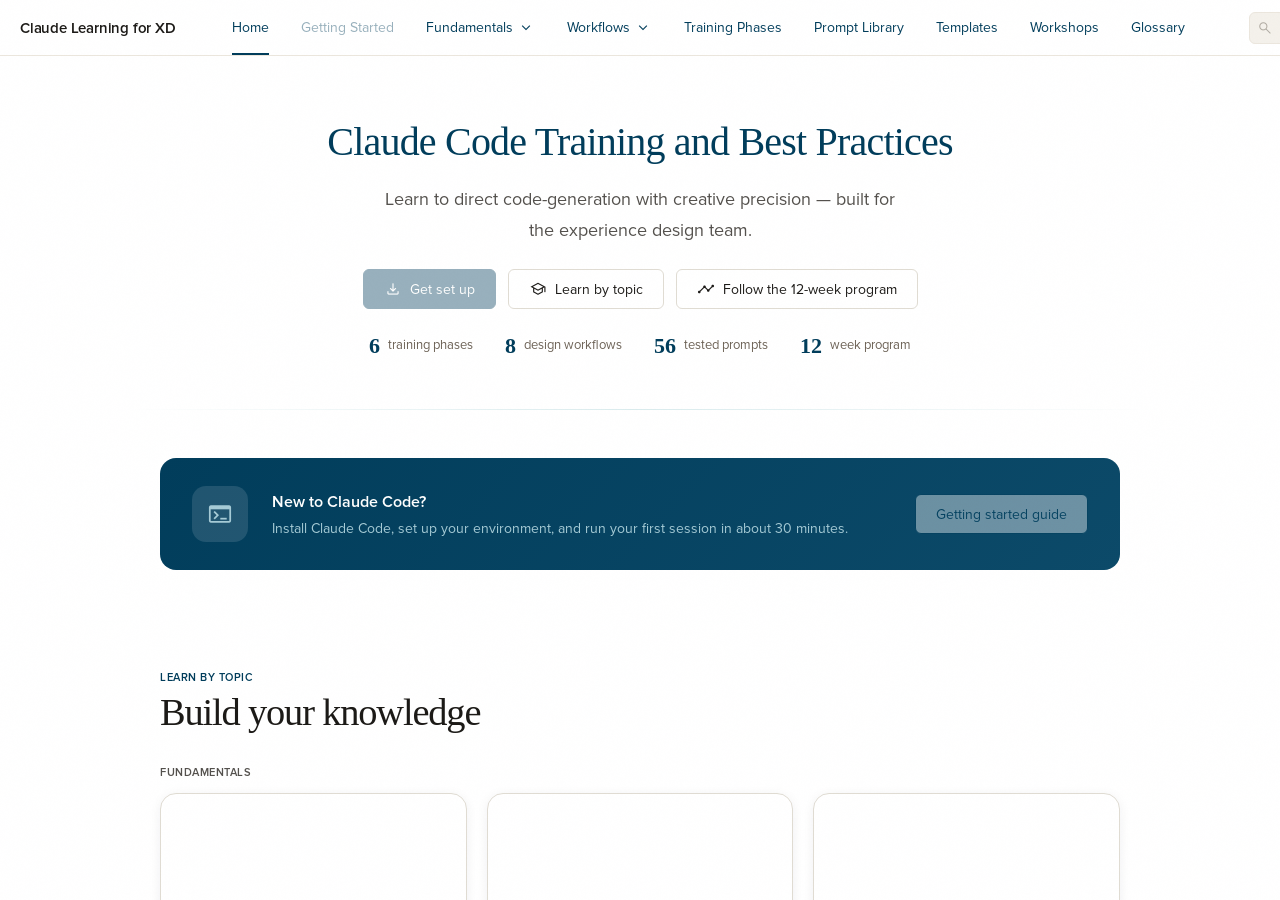
==== commit c27c1f81: "Visual refinement: 12-point audit — simplify, tighten, and add consistency Simplify: unified label s" ====
--- a/index.html
+++ b/index.html
@@ -64,6 +64,7 @@
       <nav class="secondary-sidenav" id="secondary-sidenav" style="display:none"></nav>
 
       <!-- Main Content -->
+      <div class="scroll-progress" id="scroll-progress"></div>
       <main class="main" id="main-scroll">
         <div class="main-inner">
 
@@ -75,163 +76,162 @@
             <h1>Claude Code Training and Best Practices</h1>
             <p>Learn to direct code-generation with creative precision — built for the experience design team.</p>
             <div style="display:flex;gap:12px;justify-content:center;flex-wrap:wrap">
-              <a class="sds-btn sds-btn--primary sds-btn--md" href="#" onclick="showPage('getting-started'); return false;"><span class="material-symbols-outlined" style="font-size:18px">download</span> Get set up</a>
+              <a class="sds-btn sds-btn--primary sds-btn--md" href="#" disabled style="opacity:0.4;pointer-events:none;"><span class="material-symbols-outlined" style="font-size:18px">download</span> Get set up</a>
               <a class="sds-btn sds-btn--ghost sds-btn--md" href="#learn-by-topic" onclick="document.getElementById('learn-by-topic').scrollIntoView({behavior:'smooth'}); return false;"><span class="material-symbols-outlined" style="font-size:18px">school</span> Learn by topic</a>
               <a class="sds-btn sds-btn--ghost sds-btn--md" href="#" onclick="showPage('curriculum'); return false;"><span class="material-symbols-outlined" style="font-size:18px">timeline</span> Follow the 12-week program</a>
             </div>
-          </div>
-
-          <!-- ── Quick Start: Get Set Up ───────────── -->
-          <div class="callout callout--tip" style="margin-bottom:40px">
-            <span class="material-symbols-outlined callout__icon">terminal</span>
-            <div class="callout__body">
-              <strong>New to Claude Code?</strong> Install Claude Code, set up your environment, and run your first session in about 30 minutes.
-              <div style="margin-top:12px">
-                <a class="sds-btn sds-btn--primary sds-btn--sm" href="#" onclick="showPage('getting-started'); return false;">Getting started guide</a>
-              </div>
-            </div>
+            <div class="stat-pills">
+              <div class="stat-pill"><span class="stat-pill__num">6</span> training phases</div>
+              <div class="stat-pill"><span class="stat-pill__num">8</span> design workflows</div>
+              <div class="stat-pill"><span class="stat-pill__num">56</span> tested prompts</div>
+              <div class="stat-pill"><span class="stat-pill__num">12</span> week program</div>
+            </div>
+          </div>
+
+          <!-- ── Setup Banner ──────────────────────── -->
+          <div class="setup-banner">
+            <div class="setup-banner__icon"><span class="material-symbols-outlined">terminal</span></div>
+            <div class="setup-banner__body">
+              <div class="setup-banner__title">New to Claude Code?</div>
+              <div class="setup-banner__desc">Install Claude Code, set up your environment, and run your first session in about 30 minutes.</div>
+            </div>
+            <a class="sds-btn sds-btn--primary sds-btn--md" href="#" disabled style="opacity:0.4;pointer-events:none;">Getting started guide</a>
           </div>
 
           <!-- ── Learn by Topic ────────────────────── -->
-          <div id="learn-by-topic">
+          <div id="learn-by-topic" class="home-section">
             <span class="explainer-label">Learn by Topic</span>
-            <h2 class="section-heading" style="margin-top:8px">Build your knowledge</h2>
-
-            <div style="font-size:11px;font-weight:600;text-transform:uppercase;letter-spacing:0.5px;color:#54514D;margin-bottom:12px;margin-top:32px">Fundamentals</div>
+            <h2 class="section-heading">Build your knowledge</h2>
+
+            <div class="sub-label">Fundamentals</div>
             <div class="feature-cards">
-              <button class="feature-card" onclick="showPage('adoption-101')">
-                <div class="feature-icon"><span class="material-symbols-outlined">psychology</span></div>
-                <h3>Working with AI</h3>
-                <p>The mindset shift, mental models, and how to build the adoption case for your team.</p>
-              </button>
               <button class="feature-card" onclick="showPage('claude-101')">
-                <div class="feature-icon"><span class="material-symbols-outlined">smart_toy</span></div>
-                <h3>Claude</h3>
-                <p>How Claude works — sessions, context windows, CLAUDE.md, skills, and the session loop.</p>
-              </button>
-              <button class="feature-card" onclick="showPage('cli-101')">
-                <div class="feature-icon"><span class="material-symbols-outlined">terminal</span></div>
-                <h3>Terminal</h3>
-                <p>Essential commands, reading output, dev servers, and navigating the command line.</p>
-              </button>
-              <button class="feature-card" onclick="showPage('git-101')">
-                <div class="feature-icon"><span class="material-symbols-outlined">account_tree</span></div>
-                <h3>Git</h3>
-                <p>Your safety net — commits, branches, undoing changes, and keeping your work clean.</p>
+                <div class="feature-card__pattern pattern-neural">
+                  <div class="feature-icon feature-icon--blue feature-icon--circle"><span class="material-symbols-outlined">psychology</span></div>
+                </div>
+                <div class="feature-card__body">
+                  <h3>Claude</h3>
+                  <p>How Claude works — sessions, context windows, CLAUDE.md, skills, and the session loop.</p>
+                </div>
               </button>
               <button class="feature-card" onclick="showPage('prompting-101')">
-                <div class="feature-icon"><span class="material-symbols-outlined">edit_note</span></div>
-                <h3>Context Engineering</h3>
-                <p>Beyond prompting — shaping the full context that determines Claude's output quality.</p>
+                <div class="feature-card__pattern pattern-layers">
+                  <div class="feature-icon feature-icon--green feature-icon--circle"><span class="material-symbols-outlined">account_tree</span></div>
+                </div>
+                <div class="feature-card__body">
+                  <h3>Context Engineering</h3>
+                  <p>Beyond prompting — shaping the full context that determines Claude's output quality.</p>
+                </div>
               </button>
               <button class="feature-card" onclick="showPage('skills-101')">
-                <div class="feature-icon"><span class="material-symbols-outlined">bolt</span></div>
-                <h3>Skills</h3>
-                <p>Reusable prompt templates that encode your design judgment for consistent output.</p>
+                <div class="feature-card__pattern pattern-blocks">
+                  <div class="feature-icon feature-icon--amber feature-icon--circle"><span class="material-symbols-outlined">dashboard_customize</span></div>
+                </div>
+                <div class="feature-card__body">
+                  <h3>Skills</h3>
+                  <p>Reusable prompt templates that encode your design judgment for consistent output.</p>
+                </div>
               </button>
             </div>
-
-            <div style="font-size:11px;font-weight:600;text-transform:uppercase;letter-spacing:0.5px;color:#54514D;margin-bottom:12px;margin-top:32px">Workflows — Apply Claude to real design work</div>
+            <div class="view-all-row">
+              <a class="sds-btn sds-btn--ghost sds-btn--sm" href="#" onclick="toggleFundamentalsDropdown(event); return false;">View all 6 fundamentals <span class="material-symbols-outlined" style="font-size:16px">arrow_forward</span></a>
+            </div>
+
+            <div class="sub-label" style="margin-top:40px">Workflows — Apply Claude to real design work</div>
             <div class="feature-cards">
               <button class="feature-card" onclick="showPage('design-101')">
-                <div class="feature-icon"><span class="material-symbols-outlined">brush</span></div>
-                <h3>Designing with Claude</h3>
-                <p>Design exploration, component creation, iteration patterns, and when to use what.</p>
+                <div class="feature-card__pattern pattern-brush">
+                  <div class="feature-icon feature-icon--coral feature-icon--square"><span class="material-symbols-outlined">palette</span></div>
+                </div>
+                <div class="feature-card__body">
+                  <h3>Designing with Claude</h3>
+                  <p>Design exploration, component creation, iteration patterns, and when to use what.</p>
+                </div>
               </button>
               <button class="feature-card" onclick="showPage('research-101')">
-                <div class="feature-icon"><span class="material-symbols-outlined">search_insights</span></div>
-                <h3>UX Research</h3>
-                <p>From raw transcripts to stakeholder-ready insights using the full research pipeline.</p>
-              </button>
-              <button class="feature-card" onclick="showPage('market-research')">
-                <div class="feature-icon"><span class="material-symbols-outlined">monitoring</span></div>
-                <h3>Competitive &amp; Market Research</h3>
-                <p>Define scope, identify competitors, surface opportunities, and build a strategic narrative.</p>
-              </button>
-              <button class="feature-card" onclick="showPage('concept-design')">
-                <div class="feature-icon"><span class="material-symbols-outlined">lightbulb</span></div>
-                <h3>Concept Design</h3>
-                <p>Go from a fuzzy problem to evaluated design concepts with clear rationale.</p>
+                <div class="feature-card__pattern pattern-radiate">
+                  <div class="feature-icon feature-icon--purple feature-icon--square"><span class="material-symbols-outlined">query_stats</span></div>
+                </div>
+                <div class="feature-card__body">
+                  <h3>UX Research</h3>
+                  <p>From raw transcripts to stakeholder-ready insights using the full research pipeline.</p>
+                </div>
               </button>
               <button class="feature-card" onclick="showPage('prototyping')">
-                <div class="feature-icon"><span class="material-symbols-outlined">play_circle</span></div>
-                <h3>Prototyping &amp; Validation</h3>
-                <p>Build interactive prototypes that answer design questions static mockups can't.</p>
+                <div class="feature-card__pattern pattern-scaffold">
+                  <div class="feature-icon feature-icon--square"><span class="material-symbols-outlined">frame_inspect</span></div>
+                </div>
+                <div class="feature-card__body">
+                  <h3>Prototyping &amp; Validation</h3>
+                  <p>Build interactive prototypes that answer design questions static mockups can't.</p>
+                </div>
               </button>
-              <button class="feature-card" onclick="showPage('ux-eval')">
-                <div class="feature-icon"><span class="material-symbols-outlined">checklist</span></div>
-                <h3>UX Evaluation</h3>
-                <p>Scope audits, apply heuristics, synthesize findings, and prioritize improvements.</p>
+            </div>
+            <div class="view-all-row">
+              <a class="sds-btn sds-btn--ghost sds-btn--sm" href="#" onclick="toggleWorkflowsDropdown(event); return false;">View all 8 workflows <span class="material-symbols-outlined" style="font-size:16px">arrow_forward</span></a>
+            </div>
+          </div>
+
+          <!-- ── Follow a Program ──────────────────── -->
+          <div class="home-section home-section--tinted">
+            <span class="explainer-label">Structured Learning</span>
+            <h2 class="section-heading">Follow a program</h2>
+            <div class="learning-paths" style="grid-template-columns:repeat(2, 1fr)">
+              <div class="learning-path">
+                <div class="learning-path__icon"><span class="material-symbols-outlined">timeline</span></div>
+                <div class="learning-path__label">12-week curriculum</div>
+                <div class="learning-path__title">Training Phases</div>
+                <div class="learning-path__steps">
+                  <button class="learning-path__step" onclick="showPage('curriculum'); setTimeout(() => switchPhase(0), 100)"><span class="learning-path__step-label">Phase 1 — Foundations</span></button>
+                  <button class="learning-path__step" onclick="showPage('curriculum'); setTimeout(() => switchPhase(1), 100)"><span class="learning-path__step-label">Phase 2 — Front-End Fluency</span></button>
+                  <button class="learning-path__step" onclick="showPage('curriculum'); setTimeout(() => switchPhase(2), 100)"><span class="learning-path__step-label">Phase 3 — Prompting as Design</span></button>
+                  <button class="learning-path__step" onclick="showPage('curriculum'); setTimeout(() => switchPhase(3), 100)"><span class="learning-path__step-label">Phase 4 — Design Systems</span></button>
+                  <button class="learning-path__step" onclick="showPage('curriculum'); setTimeout(() => switchPhase(4), 100)"><span class="learning-path__step-label">Phase 5 — Claude Skills</span></button>
+                  <button class="learning-path__step" onclick="showPage('curriculum'); setTimeout(() => switchPhase(5), 100)"><span class="learning-path__step-label">Phase 6 — Advanced Workflows</span></button>
+                </div>
+                <div style="margin-top:12px">
+                  <a class="sds-btn sds-btn--ghost sds-btn--sm" href="#" onclick="showPage('curriculum'); return false;">View full program <span class="material-symbols-outlined" style="font-size:16px">arrow_forward</span></a>
+                </div>
+              </div>
+              <div class="learning-path">
+                <div class="learning-path__icon"><span class="material-symbols-outlined">groups</span></div>
+                <div class="learning-path__label">Team sessions</div>
+                <div class="learning-path__title">Workshops</div>
+                <div class="learning-path__steps">
+                  <button class="learning-path__step" onclick="goToWorkshop(0)"><span class="learning-path__step-label">Workshop 01 — The First Session</span></button>
+                  <button class="learning-path__step" onclick="goToWorkshop(1)"><span class="learning-path__step-label">Workshop 02 — Prompt Craft</span></button>
+                  <button class="learning-path__step" onclick="goToWorkshop(2)"><span class="learning-path__step-label">Workshop 03 — Design Systems</span></button>
+                  <button class="learning-path__step" onclick="goToWorkshop(3)"><span class="learning-path__step-label">Workshop 04 — Research Workflows</span></button>
+                  <button class="learning-path__step" onclick="goToWorkshop(7)"><span class="learning-path__step-label">Workshop 08 — Launch the Skill Library</span></button>
+                </div>
+                <div style="margin-top:12px">
+                  <a class="sds-btn sds-btn--ghost sds-btn--sm" href="#" onclick="showPage('workshops'); return false;">View all workshops <span class="material-symbols-outlined" style="font-size:16px">arrow_forward</span></a>
+                </div>
+              </div>
+            </div>
+          </div>
+
+          <!-- ── Reference Tools ───────────────────── -->
+          <div class="home-section">
+            <span class="explainer-label">Reference</span>
+            <h2 class="section-heading">Tools and references</h2>
+            <div class="home-sections-grid">
+              <button class="home-section-card" onclick="showPage('prompts')">
+                <div class="home-section-card__title">Prompt Library</div>
+                <div class="home-section-card__desc">56 tested prompts across setup, UI, iteration, design systems, accessibility, and handoff.</div>
+                <span class="material-symbols-outlined home-section-card__arrow">arrow_forward</span>
               </button>
-              <button class="feature-card" onclick="showPage('ds-components')">
-                <div class="feature-icon"><span class="material-symbols-outlined">widgets</span></div>
-                <h3>Design System Components</h3>
-                <p>Audit usage, spec components, build them, test for consistency, and document.</p>
+              <button class="home-section-card" onclick="showPage('templates')">
+                <div class="home-section-card__title">CLAUDE.md Templates</div>
+                <div class="home-section-card__desc">Downloadable project briefs that define your design standards for every Claude session.</div>
+                <span class="material-symbols-outlined home-section-card__arrow">arrow_forward</span>
               </button>
-              <button class="feature-card" onclick="showPage('handoff')">
-                <div class="feature-icon"><span class="material-symbols-outlined">handshake</span></div>
-                <h3>Handoff &amp; Specs</h3>
-                <p>Audit completeness, spec all states, build documentation, and validate with engineering.</p>
+              <button class="home-section-card" onclick="showPage('glossary')">
+                <div class="home-section-card__title">Glossary</div>
+                <div class="home-section-card__desc">28 concepts mapped from Figma terms to their code equivalents, with examples.</div>
+                <span class="material-symbols-outlined home-section-card__arrow">arrow_forward</span>
               </button>
             </div>
-          </div>
-
-          <!-- ── Follow a Program ──────────────────── -->
-          <span class="explainer-label">Structured Learning</span>
-          <h2 class="section-heading" style="margin-top:8px">Follow a program</h2>
-          <div class="learning-paths" style="grid-template-columns:repeat(2, 1fr)">
-            <div class="learning-path">
-              <div class="learning-path__icon"><span class="material-symbols-outlined">timeline</span></div>
-              <div class="learning-path__label">12-week curriculum</div>
-              <div class="learning-path__title">Training Phases</div>
-              <div class="learning-path__steps">
-                <button class="learning-path__step" onclick="showPage('curriculum'); setTimeout(() => switchPhase(0), 100)"><span class="learning-path__step-label">Phase 1 — Foundations</span></button>
-                <button class="learning-path__step" onclick="showPage('curriculum'); setTimeout(() => switchPhase(1), 100)"><span class="learning-path__step-label">Phase 2 — Front-End Fluency</span></button>
-                <button class="learning-path__step" onclick="showPage('curriculum'); setTimeout(() => switchPhase(2), 100)"><span class="learning-path__step-label">Phase 3 — Prompting as Design</span></button>
-                <button class="learning-path__step" onclick="showPage('curriculum'); setTimeout(() => switchPhase(3), 100)"><span class="learning-path__step-label">Phase 4 — Design Systems</span></button>
-                <button class="learning-path__step" onclick="showPage('curriculum'); setTimeout(() => switchPhase(4), 100)"><span class="learning-path__step-label">Phase 5 — Claude Skills</span></button>
-                <button class="learning-path__step" onclick="showPage('curriculum'); setTimeout(() => switchPhase(5), 100)"><span class="learning-path__step-label">Phase 6 — Advanced Workflows</span></button>
-              </div>
-              <div style="margin-top:12px">
-                <a class="sds-btn sds-btn--ghost sds-btn--sm" href="#" onclick="showPage('curriculum'); return false;">View full program <span class="material-symbols-outlined" style="font-size:16px">arrow_forward</span></a>
-              </div>
-            </div>
-            <div class="learning-path">
-              <div class="learning-path__icon"><span class="material-symbols-outlined">groups</span></div>
-              <div class="learning-path__label">Team sessions</div>
-              <div class="learning-path__title">Workshops</div>
-              <div class="learning-path__steps">
-                <button class="learning-path__step" onclick="goToWorkshop(0)"><span class="learning-path__step-label">Workshop 01 — The First Session</span></button>
-                <button class="learning-path__step" onclick="goToWorkshop(1)"><span class="learning-path__step-label">Workshop 02 — Prompt Craft</span></button>
-                <button class="learning-path__step" onclick="goToWorkshop(2)"><span class="learning-path__step-label">Workshop 03 — Design Systems</span></button>
-                <button class="learning-path__step" onclick="goToWorkshop(3)"><span class="learning-path__step-label">Workshop 04 — Research Workflows</span></button>
-                <button class="learning-path__step" onclick="goToWorkshop(7)"><span class="learning-path__step-label">Workshop 08 — Launch the Skill Library</span></button>
-              </div>
-              <div style="margin-top:12px">
-                <a class="sds-btn sds-btn--ghost sds-btn--sm" href="#" onclick="showPage('workshops'); return false;">View all workshops <span class="material-symbols-outlined" style="font-size:16px">arrow_forward</span></a>
-              </div>
-            </div>
-          </div>
-
-          <!-- ── Reference Tools ───────────────────── -->
-          <span class="explainer-label">Reference</span>
-          <h2 class="section-heading" style="margin-top:8px">Tools and references</h2>
-          <div class="home-sections-grid">
-            <button class="home-section-card" onclick="showPage('prompts')">
-              <div class="home-section-card__title">Prompt Library</div>
-              <div class="home-section-card__desc">56 tested prompts across setup, UI, iteration, design systems, accessibility, and handoff.</div>
-              <span class="material-symbols-outlined home-section-card__arrow">arrow_forward</span>
-            </button>
-            <button class="home-section-card" onclick="showPage('templates')">
-              <div class="home-section-card__title">CLAUDE.md Templates</div>
-              <div class="home-section-card__desc">Downloadable project briefs that define your design standards for every Claude session.</div>
-              <span class="material-symbols-outlined home-section-card__arrow">arrow_forward</span>
-            </button>
-            <button class="home-section-card" onclick="showPage('glossary')">
-              <div class="home-section-card__title">Glossary</div>
-              <div class="home-section-card__desc">28 concepts mapped from Figma terms to their code equivalents, with examples.</div>
-              <span class="material-symbols-outlined home-section-card__arrow">arrow_forward</span>
-            </button>
           </div>
 
         </section>
@@ -350,7 +350,7 @@
           <!-- What is Claude -->
           <div class="explainer-section" id="s101-what">
             <span class="explainer-label">The Model</span>
-            <h2 class="section-heading" style="margin-top:var(--sds-space-200)">What Claude is</h2>
+            <h2 class="section-heading">What Claude is</h2>
             <p class="explainer-lead">Claude is a large language model built by Anthropic. It reads text, understands context, and generates responses — including code, copy, analysis, and structured documents. It has no memory between sessions unless you give it context explicitly.</p>
             <div class="concept-grid">
               <div class="concept-card">
@@ -386,7 +386,7 @@
           <!-- What Claude Code looks like -->
           <div class="explainer-section" id="s101-products">
             <span class="explainer-label">The Tool</span>
-            <h2 class="section-heading" style="margin-top:var(--sds-space-200)">What Claude Code looks like</h2>
+            <h2 class="section-heading">What Claude Code looks like</h2>
             <p class="explainer-lead">Claude Code runs in your terminal — the same terminal you use for git, npm, or any other developer tool. You type <code>claude</code> inside a project folder and start a conversation. Claude reads your files, proposes changes, and writes code directly into your project.</p>
 
             <h3 class="subsection-heading">What it can do</h3>
@@ -457,7 +457,7 @@
           <!-- How a session works -->
           <div class="explainer-section" id="s101-loop">
             <span class="explainer-label">The Loop</span>
-            <h2 class="section-heading" style="margin-top:var(--sds-space-200)">How a session works</h2>
+            <h2 class="section-heading">How a session works</h2>
             <p class="explainer-lead">A Claude Code session is a conversation that happens inside your project folder. Claude reads your files at the start of each session. You prompt, it proposes changes, you accept or reject. That's the loop — everything else is variation on it.</p>
             <div class="anatomy-list">
               <div class="anatomy-item">
@@ -518,7 +518,7 @@
           <!-- Plan mode and oversight levels -->
           <div class="explainer-section" id="s101-modes">
             <span class="explainer-label">Oversight</span>
-            <h2 class="section-heading" style="margin-top:var(--sds-space-200)">Plan mode and oversight levels</h2>
+            <h2 class="section-heading">Plan mode and oversight levels</h2>
             <p class="explainer-lead">Claude Code has three oversight modes. Press <code>Shift+Tab</code> at the prompt to cycle between them. The right mode depends on how much you trust what's about to happen — match oversight to risk, like supervising a junior designer.</p>
             <div class="concept-grid" style="grid-template-columns: repeat(3,1fr)">
               <div class="concept-card">
@@ -543,7 +543,7 @@
           <!-- Parallel sessions and session management -->
           <div class="explainer-section" id="s101-sessions">
             <span class="explainer-label">Session Management</span>
-            <h2 class="section-heading" style="margin-top:var(--sds-space-200)">Parallel sessions, naming, and resuming</h2>
+            <h2 class="section-heading">Parallel sessions, naming, and resuming</h2>
             <p class="explainer-lead">Each Claude Code session is an isolated context. Mixing unrelated tasks in one session degrades output for all of them. The solution is multiple focused sessions — and tools to manage them.</p>
             <div class="anatomy-list">
               <div class="anatomy-item">
@@ -587,7 +587,7 @@
           <!-- How to prompt well -->
           <div class="explainer-section" id="s101-prompting">
             <span class="explainer-label">Prompting</span>
-            <h2 class="section-heading" style="margin-top:var(--sds-space-200)">How to write a good prompt</h2>
+            <h2 class="section-heading">How to write a good prompt</h2>
             <p class="explainer-lead">Most bad output comes from underprompted input. A good prompt has four parts — and most people include one. The more of these you give Claude, the less time you'll spend correcting the wrong thing.</p>
             <div class="anatomy-list">
               <div class="anatomy-item">
@@ -652,7 +652,7 @@
           <!-- How to iterate and correct -->
           <div class="explainer-section" id="s101-iteration">
             <span class="explainer-label">Iteration</span>
-            <h2 class="section-heading" style="margin-top:var(--sds-space-200)">How to iterate and correct</h2>
+            <h2 class="section-heading">How to iterate and correct</h2>
             <p class="explainer-lead">Prompting is starting. Iteration is how you close the gap between Claude's first attempt and your actual intent. The right correction vocabulary makes the difference between a session that converges and one that spirals.</p>
             <div class="anatomy-list">
               <div class="anatomy-item">
@@ -732,7 +732,7 @@
           <!-- Context windows -->
           <div class="explainer-section" id="s101-context">
             <span class="explainer-label">Memory &amp; Limits</span>
-            <h2 class="section-heading" style="margin-top:var(--sds-space-200)">Context windows</h2>
+            <h2 class="section-heading">Context windows</h2>
             <p class="explainer-lead">A context window is the total amount of text Claude can hold in "working memory" at once — your prompt, the conversation history, and every file it's read. When a session gets long, earlier parts fall out of context. Claude isn't forgetting — it simply can't see that far back. The window isn't just storage — it's also where Claude reasons. A full window means worse thinking, even if the information is still technically there.</p>
 
             <h3 class="sub-heading">Monitor your usage</h3>
@@ -781,7 +781,7 @@
           <!-- CLAUDE.md -->
           <div class="explainer-section" id="s101-claudemd">
             <span class="explainer-label">The Brief</span>
-            <h2 class="section-heading" style="margin-top:var(--sds-space-200)">What CLAUDE.md is</h2>
+            <h2 class="section-heading">What CLAUDE.md is</h2>
             <p class="explainer-lead">CLAUDE.md is a markdown file at the root of your project that Claude reads at the start of every session. It's your standing creative brief — visual language, conventions, constraints, and anti-patterns. Without it, Claude works from generic defaults. With it, Claude works from your system.</p>
             <div class="explainer-two-col">
               <div class="anatomy-list" style="margin:0">
@@ -901,7 +901,7 @@
           <!-- What is a skill -->
           <div class="explainer-section" id="s101-skills">
             <span class="explainer-label">Reusable Prompts</span>
-            <h2 class="section-heading" style="margin-top:var(--sds-space-200)">What a skill is</h2>
+            <h2 class="section-heading">What a skill is</h2>
             <p class="explainer-lead">A skill is a saved prompt template stored as a markdown file in <code>.claude/commands/</code>. Type <code>/skill-name</code> in any session and it runs — with your project context already loaded, and your variable input passed via <code>$ARGUMENTS</code>.</p>
             <div class="callout callout--example">
               <span class="material-symbols-outlined callout__icon">info</span>
@@ -992,7 +992,7 @@
           <!-- Three-pane workspace -->
           <div class="explainer-section" id="s101-workspace">
             <span class="explainer-label">Environment</span>
-            <h2 class="section-heading" style="margin-top:var(--sds-space-200)">The three-pane workspace</h2>
+            <h2 class="section-heading">The three-pane workspace</h2>
             <p class="explainer-lead">Multiple guides and experienced Claude Code designers converge on the same physical setup. Three panes, side by side, always visible. This isn't a suggestion — it's the single most impactful environment change you can make.</p>
 
             <div class="workspace-diagram">
@@ -1042,7 +1042,7 @@
           <!-- Design review workflow -->
           <div class="explainer-section" id="s101-review">
             <span class="explainer-label">First Workflow</span>
-            <h2 class="section-heading" style="margin-top:var(--sds-space-200)">Design review with Claude</h2>
+            <h2 class="section-heading">Design review with Claude</h2>
             <p class="explainer-lead">Every guide we've reviewed agrees on this: design review is the highest-value, lowest-risk way to start using Claude Code. You don't need to generate anything. You just ask Claude to look at what exists and tell you what's off.</p>
 
             <h3 class="subsection-heading">The screenshot review loop</h3>
@@ -1115,7 +1115,7 @@
           <!-- When to use what -->
           <div class="explainer-section" id="s101-progression">
             <span class="explainer-label">Confidence Ladder</span>
-            <h2 class="section-heading" style="margin-top:var(--sds-space-200)">When to use what</h2>
+            <h2 class="section-heading">When to use what</h2>
             <p class="explainer-lead">Not every design task belongs in Claude Code. The best designers use it selectively — starting with low-risk activities and expanding as confidence grows. Here's the progression that works.</p>
 
             <div class="progression-ladder">
@@ -1173,7 +1173,7 @@
           <!-- Mental models -->
           <div class="explainer-section" id="s101-mindset">
             <span class="explainer-label">Designer Mindset</span>
-            <h2 class="section-heading" style="margin-top:var(--sds-space-200)">Mental models to shift</h2>
+            <h2 class="section-heading">Mental models to shift</h2>
             <p class="explainer-lead">The designers who get the most from Claude Code aren't the most technical — they're the ones who updated their mental model of what the tool is.</p>
             <div class="mental-model-list">
               <div class="mental-model-item">
@@ -1216,7 +1216,7 @@
           <!-- Common pitfalls -->
           <div class="explainer-section" id="s101-pitfalls">
             <span class="explainer-label">Avoid These</span>
-            <h2 class="section-heading" style="margin-top:var(--sds-space-200)">Common pitfalls</h2>
+            <h2 class="section-heading">Common pitfalls</h2>
             <p class="explainer-lead">These mistakes come up in almost every guide and tutorial we reviewed. They're not theoretical — they're the patterns that trip up real designers in their first weeks with Claude Code.</p>
 
             <div class="mental-model-list">
@@ -1289,7 +1289,7 @@
           <!-- You are not alone -->
           <div class="explainer-section" id="cli-intro">
             <span class="explainer-label">Starting Point</span>
-            <h2 class="section-heading" style="margin-top:var(--sds-space-200)">You are not alone</h2>
+            <h2 class="section-heading">You are not alone</h2>
             <p class="explainer-lead">If the blank terminal window makes you uneasy, you're in very good company. Designers consistently describe the terminal as one of their biggest barriers to adopting new tools — and the fear is almost always worse than the reality.</p>
 
             <blockquote>"I was terrified that I was going to delete everything on my laptop and possibly the whole universe." — A designer describing their first week with the terminal</blockquote>
@@ -1323,7 +1323,7 @@
           <!-- What is the terminal? -->
           <div class="explainer-section" id="cli-what">
             <span class="explainer-label">The Basics</span>
-            <h2 class="section-heading" style="margin-top:var(--sds-space-200)">What is the terminal?</h2>
+            <h2 class="section-heading">What is the terminal?</h2>
             <p class="explainer-lead">The terminal is a text-based interface for talking to your computer. Instead of clicking folders and buttons, you type short commands.</p>
             <p>On Mac, the app is called <strong>Terminal</strong> — you'll find it in Applications → Utilities, or search for it with Spotlight.</p>
             <p>When you open Terminal, you'll see a prompt — usually ending in <code>$</code> or <code>%</code>. That's where you type. Press Enter to run a command.</p>
@@ -1360,7 +1360,7 @@
           <!-- Essential commands -->
           <div class="explainer-section" id="cli-commands">
             <span class="explainer-label">Reference</span>
-            <h2 class="section-heading" style="margin-top:var(--sds-space-200)">Essential commands</h2>
+            <h2 class="section-heading">Essential commands</h2>
             <p class="explainer-lead">You don't need to memorize dozens of commands. These six will carry you through almost every Claude Code session.</p>
             <div class="anatomy-list">
               <div class="anatomy-item">
@@ -1411,7 +1411,7 @@
           <!-- Reading output -->
           <div class="explainer-section" id="cli-output">
             <span class="explainer-label">Understanding</span>
-            <h2 class="section-heading" style="margin-top:var(--sds-space-200)">Reading what the terminal tells you</h2>
+            <h2 class="section-heading">Reading what the terminal tells you</h2>
             <p class="explainer-lead">Error messages are not failure — they're diagnostic information. Learning to read them is the single biggest unlock after learning the basic commands.</p>
 
             <h3 class="subsection-heading">The "read the last line first" habit</h3>
@@ -1461,7 +1461,7 @@
           <!-- Running a dev server -->
           <div class="explainer-section" id="cli-server">
             <span class="explainer-label">Applied Skill</span>
-            <h2 class="section-heading" style="margin-top:var(--sds-space-200)">Running a dev server</h2>
+            <h2 class="section-heading">Running a dev server</h2>
             <p class="explainer-lead">When Claude Code builds something visual, you'll want to see it in a browser. That means running a local development server — a tiny program that serves your project files to your browser.</p>
 
             <h3 class="subsection-heading">The hotel analogy</h3>
@@ -1503,7 +1503,7 @@
           <!-- Package managers -->
           <div class="explainer-section" id="cli-packages">
             <span class="explainer-label">Concept</span>
-            <h2 class="section-heading" style="margin-top:var(--sds-space-200)">Package managers</h2>
+            <h2 class="section-heading">Package managers</h2>
             <p class="explainer-lead">npm and yarn are like app stores for code libraries. When a project needs external tools or frameworks, a package manager downloads and installs them.</p>
 
             <div class="concept-grid">
@@ -1541,7 +1541,7 @@
           <!-- Tips & escape hatches -->
           <div class="explainer-section" id="cli-tips">
             <span class="explainer-label">Survival Guide</span>
-            <h2 class="section-heading" style="margin-top:var(--sds-space-200)">Tips and escape hatches</h2>
+            <h2 class="section-heading">Tips and escape hatches</h2>
             <p class="explainer-lead">Small habits that make the terminal feel natural — and the escape hatches for when you get stuck.</p>
 
             <h3 class="subsection-heading">Productivity tips</h3>
@@ -1627,7 +1627,7 @@
           <!-- Your safety net -->
           <div class="explainer-section" id="git-why">
             <span class="explainer-label">Why It Matters</span>
-            <h2 class="section-heading" style="margin-top:var(--sds-space-200)">Your safety net</h2>
+            <h2 class="section-heading">Your safety net</h2>
             <p class="explainer-lead">Git is a version control system — think of it as unlimited undo for your entire project. It's also the single most important tool for working confidently with Claude Code.</p>
             <p>Every time Claude makes changes to your files, those changes are real — they're written to disk. Git is your safety net. If Claude goes in a wrong direction, you can undo everything in seconds. If you like what Claude built, you can save a permanent checkpoint.</p>
 
@@ -1656,7 +1656,7 @@
           <!-- Git in Figma terms -->
           <div class="explainer-section" id="git-figma">
             <span class="explainer-label">Translation</span>
-            <h2 class="section-heading" style="margin-top:var(--sds-space-200)">Git in Figma terms</h2>
+            <h2 class="section-heading">Git in Figma terms</h2>
             <p class="explainer-lead">You already understand version control — you use it in Figma every day. Git is the same concepts with different names.</p>
 
             <div class="anatomy-list">
@@ -1701,7 +1701,7 @@
           <!-- How git thinks -->
           <div class="explainer-section" id="git-model">
             <span class="explainer-label">Mental Model</span>
-            <h2 class="section-heading" style="margin-top:var(--sds-space-200)">How git thinks</h2>
+            <h2 class="section-heading">How git thinks</h2>
             <p class="explainer-lead">Git tracks your project as a series of snapshots — like a time machine that can visit any point in your project's history. Understanding these four concepts makes everything else click.</p>
             <div class="concept-grid">
               <div class="concept-card">
@@ -1733,7 +1733,7 @@
           <!-- Essential commands -->
           <div class="explainer-section" id="git-commands">
             <span class="explainer-label">Reference</span>
-            <h2 class="section-heading" style="margin-top:var(--sds-space-200)">Essential commands</h2>
+            <h2 class="section-heading">Essential commands</h2>
             <p class="explainer-lead">Six commands that cover 95% of what you'll need. You can always look up the rest later.</p>
             <div class="anatomy-list">
               <div class="anatomy-item">
@@ -1784,7 +1784,7 @@
           <!-- The checkpoint habit -->
           <div class="explainer-section" id="git-habit">
             <span class="explainer-label">Core Practice</span>
-            <h2 class="section-heading" style="margin-top:var(--sds-space-200)">The checkpoint habit</h2>
+            <h2 class="section-heading">The checkpoint habit</h2>
             <p class="explainer-lead">One simple rhythm will keep your work safe through every Claude Code session. This is the most important thing on this page.</p>
 
             <h3 class="subsection-heading">The two-commit workflow</h3>
@@ -1827,7 +1827,7 @@
           <!-- Experimenting safely -->
           <div class="explainer-section" id="git-branches">
             <span class="explainer-label">Advanced</span>
-            <h2 class="section-heading" style="margin-top:var(--sds-space-200)">Experimenting safely</h2>
+            <h2 class="section-heading">Experimenting safely</h2>
             <p class="explainer-lead">Branches let you create a parallel universe where you can experiment freely. If the experiment works, merge it back. If not, discard it. Zero risk to your working project.</p>
 
             <h3 class="subsection-heading">When to branch</h3>
@@ -1869,7 +1869,7 @@
           <!-- When things go wrong -->
           <div class="explainer-section" id="git-panic">
             <span class="explainer-label">Recovery</span>
-            <h2 class="section-heading" style="margin-top:var(--sds-space-200)">When things go wrong</h2>
+            <h2 class="section-heading">When things go wrong</h2>
             <p class="explainer-lead">Git almost never destroys data. Here's how to recover from the most common mistakes — bookmark this section.</p>
 
             <div class="anatomy-list">
@@ -1921,7 +1921,7 @@
           <!-- Keeping things clean -->
           <div class="explainer-section" id="git-ignore">
             <span class="explainer-label">Housekeeping</span>
-            <h2 class="section-heading" style="margin-top:var(--sds-space-200)">Keeping things clean</h2>
+            <h2 class="section-heading">Keeping things clean</h2>
             <p class="explainer-lead">A <code>.gitignore</code> file tells git which files to pretend don't exist — like a "do not disturb" list for your project.</p>
 
             <h3 class="subsection-heading">Essential entries for every project</h3>
@@ -1975,7 +1975,7 @@
           <!-- The shift -->
           <div class="explainer-section" id="prompt-mindset">
             <span class="explainer-label">The Shift</span>
-            <h2 class="section-heading" style="margin-top:var(--sds-space-200)">Beyond prompting</h2>
+            <h2 class="section-heading">Beyond prompting</h2>
             <p class="explainer-lead">Most designers focus on writing better prompts. But prompting is just one input into Claude's output. The real lever is <strong>context engineering</strong> — shaping everything Claude knows when it works for you.</p>
             <p>A mediocre prompt with great context (well-written CLAUDE.md, design tokens, skills) consistently outperforms a brilliant prompt with no context. The designers getting the best results aren't prompt wizards — they've built systems that give Claude the right knowledge at the right time.</p>
 
@@ -2006,7 +2006,7 @@
           <!-- The context stack -->
           <div class="explainer-section" id="prompt-stack">
             <span class="explainer-label">Architecture</span>
-            <h2 class="section-heading" style="margin-top:var(--sds-space-200)">The context stack</h2>
+            <h2 class="section-heading">The context stack</h2>
             <p class="explainer-lead">Every piece of information Claude uses comes from one of these four layers. Understanding them — and investing in the right ones — is the core skill of context engineering.</p>
 
             <div class="anatomy-list">
@@ -2052,7 +2052,7 @@
           <!-- The WIRE framework -->
           <div class="explainer-section" id="prompt-framework">
             <span class="explainer-label">Framework</span>
-            <h2 class="section-heading" style="margin-top:var(--sds-space-200)">Structuring your prompts</h2>
+            <h2 class="section-heading">Structuring your prompts</h2>
             <p class="explainer-lead">Not every prompt needs structure, but when results aren't landing, this framework helps. Think of it like wireframing your prompt before you write it.</p>
 
             <h3 class="subsection-heading">The WIRE framework</h3>
@@ -2093,7 +2093,7 @@
           <!-- Prompt types -->
           <div class="explainer-section" id="prompt-types">
             <span class="explainer-label">Applied</span>
-            <h2 class="section-heading" style="margin-top:var(--sds-space-200)">Prompt types for design work</h2>
+            <h2 class="section-heading">Prompt types for design work</h2>
             <p class="explainer-lead">Different tasks call for different prompting approaches. Here are the five types you'll use most, with templates you can adapt.</p>
 
             <h3 class="subsection-heading">Build prompts — creating something new</h3>
@@ -2147,7 +2147,7 @@
           <!-- Common mistakes -->
           <div class="explainer-section" id="prompt-mistakes">
             <span class="explainer-label">Pitfalls</span>
-            <h2 class="section-heading" style="margin-top:var(--sds-space-200)">The 8 traps</h2>
+            <h2 class="section-heading">The 8 traps</h2>
             <p class="explainer-lead">The most common prompting mistakes designers make — and the fix for each one.</p>
 
             <div class="anatomy-list">
@@ -2213,7 +2213,7 @@
           <!-- Specificity spectrum -->
           <div class="explainer-section" id="prompt-specificity">
             <span class="explainer-label">Strategy</span>
-            <h2 class="section-heading" style="margin-top:var(--sds-space-200)">When to be specific vs. open-ended</h2>
+            <h2 class="section-heading">When to be specific vs. open-ended</h2>
             <p class="explainer-lead">It's not always "be more specific." The right level of direction depends on where you are in the design process.</p>
 
             <div class="concept-grid">
@@ -2240,7 +2240,7 @@
           <!-- Providing context -->
           <div class="explainer-section" id="prompt-context">
             <span class="explainer-label">Session Management</span>
-            <h2 class="section-heading" style="margin-top:var(--sds-space-200)">Managing conversations</h2>
+            <h2 class="section-heading">Managing conversations</h2>
             <p class="explainer-lead">How you manage the conversation itself is the third layer of context engineering. A focused, well-managed session produces dramatically better output than a sprawling one — even with identical prompts.</p>
 
             <h3 class="subsection-heading">One task, one session</h3>
@@ -2281,7 +2281,7 @@
           <!-- The evolution -->
           <div class="explainer-section" id="prompt-evolution">
             <span class="explainer-label">Growth</span>
-            <h2 class="section-heading" style="margin-top:var(--sds-space-200)">How context engineering evolves</h2>
+            <h2 class="section-heading">How context engineering evolves</h2>
             <p class="explainer-lead">Every designer who uses Claude Code describes the same arc — from writing prompts to building systems. Understanding it helps you know where you are and where you're headed.</p>
 
             <div class="anatomy-list">
@@ -2334,7 +2334,7 @@
           <!-- What are Skills -->
           <div class="explainer-section" id="skills-what">
             <span class="explainer-label">Concept</span>
-            <h2 class="section-heading" style="margin-top:var(--sds-space-200)">A prompt that graduated</h2>
+            <h2 class="section-heading">A prompt that graduated</h2>
             <p class="explainer-lead">A Skill is a reusable set of instructions saved as a markdown file. Instead of retyping the same prompt every session, you save it once and invoke it with a slash command — <code>/design-review</code>, <code>/build-component</code>, <code>/check-accessibility</code>.</p>
 
             <p>Think of it like onboarding a new team member. You transfer two things: <strong>knowledge</strong> (your design principles, token specs, brand guidelines) and <strong>abilities</strong> (how to review, generate, and audit). Skills provide both — and unlike a human, Claude never forgets what you taught it.</p>
@@ -2366,7 +2366,7 @@
           <!-- Skills vs CLAUDE.md -->
           <div class="explainer-section" id="skills-vs-claudemd">
             <span class="explainer-label">Decision</span>
-            <h2 class="section-heading" style="margin-top:var(--sds-space-200)">Skills vs CLAUDE.md</h2>
+            <h2 class="section-heading">Skills vs CLAUDE.md</h2>
             <p class="explainer-lead">Both encode your design knowledge, but they serve different purposes. Getting this distinction right keeps your system lean and effective.</p>
 
             <div class="anatomy-list">
@@ -2398,7 +2398,7 @@
           <!-- Anatomy of a Skill -->
           <div class="explainer-section" id="skills-anatomy">
             <span class="explainer-label">Structure</span>
-            <h2 class="section-heading" style="margin-top:var(--sds-space-200)">Anatomy of a Skill</h2>
+            <h2 class="section-heading">Anatomy of a Skill</h2>
             <p class="explainer-lead">A Skill is a markdown file with a YAML header and instructions. Here's what each part does.</p>
 
             <div class="code-block"><pre><code>---
@@ -2470,7 +2470,7 @@
           <!-- Skill types for designers -->
           <div class="explainer-section" id="skills-types">
             <span class="explainer-label">Categories</span>
-            <h2 class="section-heading" style="margin-top:var(--sds-space-200)">Skill types for designers</h2>
+            <h2 class="section-heading">Skill types for designers</h2>
             <p class="explainer-lead">Skills fall into two categories: knowledge that Claude references automatically, and workflows you invoke for specific tasks.</p>
 
             <h3 class="subsection-heading">Reference skills — your design knowledge base</h3>
@@ -2543,7 +2543,7 @@
           <!-- Example skills -->
           <div class="explainer-section" id="skills-examples">
             <span class="explainer-label">Examples</span>
-            <h2 class="section-heading" style="margin-top:var(--sds-space-200)">Example skills for designers</h2>
+            <h2 class="section-heading">Example skills for designers</h2>
             <p class="explainer-lead">Full, copy-paste-ready skill files you can drop into <code>.claude/skills/</code> and start using immediately. Adapt the specifics to your design system.</p>
 
             <h3 class="subsection-heading">Prototype a page</h3>
@@ -2756,7 +2756,7 @@
           <!-- When to create a Skill -->
           <div class="explainer-section" id="skills-when">
             <span class="explainer-label">Decision</span>
-            <h2 class="section-heading" style="margin-top:var(--sds-space-200)">When to create a Skill</h2>
+            <h2 class="section-heading">When to create a Skill</h2>
             <p class="explainer-lead">Not everything needs to be a Skill. Here's the decision framework.</p>
 
             <div class="concept-grid">
@@ -2784,7 +2784,7 @@
           <!-- Common mistakes -->
           <div class="explainer-section" id="skills-mistakes">
             <span class="explainer-label">Pitfalls</span>
-            <h2 class="section-heading" style="margin-top:var(--sds-space-200)">Common mistakes</h2>
+            <h2 class="section-heading">Common mistakes</h2>
             <p class="explainer-lead">Patterns that make Skills less effective — learned from validating hundreds of real-world Skills.</p>
 
             <div class="anatomy-list">
@@ -2829,7 +2829,7 @@
           <!-- Getting started -->
           <div class="explainer-section" id="skills-start">
             <span class="explainer-label">Growth</span>
-            <h2 class="section-heading" style="margin-top:var(--sds-space-200)">Your first Skills</h2>
+            <h2 class="section-heading">Your first Skills</h2>
             <p class="explainer-lead">Start simple, build up over time. Here's the progression most designers follow.</p>
 
             <div class="anatomy-list">
@@ -2882,7 +2882,7 @@
           <!-- Why research changes first -->
           <div class="explainer-section" id="res-why">
             <span class="explainer-label">The Opportunity</span>
-            <h2 class="section-heading" style="margin-top:var(--sds-space-200)">Why research changes first</h2>
+            <h2 class="section-heading">Why research changes first</h2>
             <p class="explainer-lead">80% of researchers now use AI in their workflow. Research involves large volumes of unstructured text — exactly what LLMs excel at processing.</p>
 
             <p>Research is where AI delivers the most immediate, tangible value for design teams. Not because the tools are better for research, but because the <strong>raw material of research — transcripts, survey responses, field notes — is text</strong>. And text is AI's native format.</p>
@@ -2916,7 +2916,7 @@
           <!-- The research pipeline -->
           <div class="explainer-section" id="res-pipeline">
             <span class="explainer-label">The Framework</span>
-            <h2 class="section-heading" style="margin-top:var(--sds-space-200)">The research pipeline</h2>
+            <h2 class="section-heading">The research pipeline</h2>
             <p class="explainer-lead">Five steps from raw data to actionable insight. AI's trustworthiness varies at each step — know where to lean on it and where to hold the reins.</p>
 
             <div class="anatomy-list">
@@ -2977,7 +2977,7 @@
           <!-- What stays human -->
           <div class="explainer-section" id="res-boundaries">
             <span class="explainer-label">Judgment Calls</span>
-            <h2 class="section-heading" style="margin-top:var(--sds-space-200)">What stays human</h2>
+            <h2 class="section-heading">What stays human</h2>
             <p class="explainer-lead">AI can process research data. It cannot do research. These are the judgment calls that remain yours.</p>
 
             <div class="mental-model-list">
@@ -3019,7 +3019,7 @@
           <!-- Transcript analysis -->
           <div class="explainer-section" id="res-transcripts">
             <span class="explainer-label">Workflow</span>
-            <h2 class="section-heading" style="margin-top:var(--sds-space-200)">Transcript analysis</h2>
+            <h2 class="section-heading">Transcript analysis</h2>
             <p class="explainer-lead">The most common research workflow with Claude — turning hours of interview transcripts into structured, actionable observations.</p>
 
             <div class="anatomy-list">
@@ -3089,7 +3089,7 @@
           <!-- Affinity mapping -->
           <div class="explainer-section" id="res-affinity">
             <span class="explainer-label">Workflow</span>
-            <h2 class="section-heading" style="margin-top:var(--sds-space-200)">Affinity mapping</h2>
+            <h2 class="section-heading">Affinity mapping</h2>
             <p class="explainer-lead">Turn a flat list of observations into structured groupings — and ask for multiple clustering axes to avoid locking into one perspective too early.</p>
 
             <p>Traditional affinity mapping involves sticky notes on a wall and hours of manual sorting. Claude can propose initial groupings in seconds — but the real value is asking for <strong>multiple clustering axes</strong>. Instead of one organization, get three or four. Each reveals different patterns in the same data.</p>
@@ -3134,7 +3134,7 @@
           <!-- Survey synthesis -->
           <div class="explainer-section" id="res-surveys">
             <span class="explainer-label">Workflow</span>
-            <h2 class="section-heading" style="margin-top:var(--sds-space-200)">Survey synthesis</h2>
+            <h2 class="section-heading">Survey synthesis</h2>
             <p class="explainer-lead">A two-pass approach that keeps the researcher in control of the codebook while letting AI handle the volume.</p>
 
             <div class="anatomy-list">
@@ -3180,7 +3180,7 @@
           <!-- Persona generation -->
           <div class="explainer-section" id="res-personas">
             <span class="explainer-label">Workflow</span>
-            <h2 class="section-heading" style="margin-top:var(--sds-space-200)">Persona generation</h2>
+            <h2 class="section-heading">Persona generation</h2>
             <p class="explainer-lead">Feed synthesized observations — not raw transcripts — and ask for behavioral dimensions instead of demographics.</p>
 
             <p>AI-generated personas are seductive because they feel complete. They have names, job titles, frustrations, and goals — all neatly organized. But completeness is not accuracy. A persona that reads well but doesn't trace back to observed behavior is fiction, not research.</p>
@@ -3221,7 +3221,7 @@
           <!-- Journey mapping -->
           <div class="explainer-section" id="res-journeys">
             <span class="explainer-label">Workflow</span>
-            <h2 class="section-heading" style="margin-top:var(--sds-space-200)">Journey mapping</h2>
+            <h2 class="section-heading">Journey mapping</h2>
             <p class="explainer-lead">Organize observations by phase and touchpoint, then let Claude identify emotional highs and lows, pain points, and opportunities.</p>
 
             <p>Journey maps are most useful when they reveal the <strong>emotional shape</strong> of an experience — not just the steps, but how users feel at each step. Claude is good at organizing observations into phases and identifying where frustration clusters. Your job is to validate the emotional interpretation and identify the design opportunities.</p>
@@ -3262,7 +3262,7 @@
           <!-- Giving Claude research context -->
           <div class="explainer-section" id="res-context">
             <span class="explainer-label">Setup</span>
-            <h2 class="section-heading" style="margin-top:var(--sds-space-200)">Giving Claude research context</h2>
+            <h2 class="section-heading">Giving Claude research context</h2>
             <p class="explainer-lead">What to put in CLAUDE.md and research skills so every session starts with the context Claude needs to do useful analysis.</p>
 
             <p>Research sessions are only as good as the context you provide. Without knowing your research questions, participant demographics, and analysis framework, Claude will produce generic output. Set up your <code>CLAUDE.md</code> and a dedicated research skill to front-load this context.</p>
@@ -3333,7 +3333,7 @@
           <!-- Research-specific pitfalls -->
           <div class="explainer-section" id="res-pitfalls">
             <span class="explainer-label">Avoid These</span>
-            <h2 class="section-heading" style="margin-top:var(--sds-space-200)">Research-specific pitfalls</h2>
+            <h2 class="section-heading">Research-specific pitfalls</h2>
             <p class="explainer-lead">Five patterns that undermine research quality when using AI — learned from real projects where plausible output masked serious problems.</p>
 
             <div class="mental-model-list">
@@ -3400,7 +3400,7 @@
           <!-- Design exploration -->
           <div class="explainer-section" id="des-exploration">
             <span class="explainer-label">Starting Point</span>
-            <h2 class="section-heading" style="margin-top:var(--sds-space-200)">Design exploration</h2>
+            <h2 class="section-heading">Design exploration</h2>
             <p class="explainer-lead">The value of AI in early design isn't getting to a final answer faster — it's expanding the possibility space before you commit to a direction.</p>
 
             <p>Most designers start a project with one or two layout ideas in mind and refine from there. Claude changes the math. Instead of exploring two directions deeply, you can <strong>explore eight directions quickly</strong> — then apply your judgment to the one worth refining. The point is not to accept Claude's output. It's to see options you wouldn't have considered.</p>
@@ -3440,7 +3440,7 @@
           <!-- Component creation -->
           <div class="explainer-section" id="des-components">
             <span class="explainer-label">Workflow</span>
-            <h2 class="section-heading" style="margin-top:var(--sds-space-200)">Component creation</h2>
+            <h2 class="section-heading">Component creation</h2>
             <p class="explainer-lead">Building design system components with Claude follows a clear workflow: spec, generate, review, refine. The quality of the spec determines the quality of everything after it.</p>
 
             <div class="anatomy-list">
@@ -3516,7 +3516,7 @@
           <!-- Responsive design -->
           <div class="explainer-section" id="des-responsive">
             <span class="explainer-label">Workflow</span>
-            <h2 class="section-heading" style="margin-top:var(--sds-space-200)">Responsive design</h2>
+            <h2 class="section-heading">Responsive design</h2>
             <p class="explainer-lead">Responsive layout is largely mechanical — and that makes it one of the highest-leverage workflows for Claude. Let AI handle the breakpoints while you focus on the experience at each size.</p>
 
             <p>Making a layout work across viewports involves predictable decisions: stack columns, resize type, adjust spacing, hide secondary content. Claude handles this mechanical translation well. The design judgment — what gets priority on mobile, how navigation adapts, which content collapses — stays with you.</p>
@@ -3556,7 +3556,7 @@
           <!-- Accessibility audits -->
           <div class="explainer-section" id="des-accessibility">
             <span class="explainer-label">Workflow</span>
-            <h2 class="section-heading" style="margin-top:var(--sds-space-200)">Accessibility audits</h2>
+            <h2 class="section-heading">Accessibility audits</h2>
             <p class="explainer-lead">Accessibility checking is the most reliable, highest-trust AI workflow for designers. The rules are codified, the criteria are measurable, and the output is verifiable.</p>
 
             <p>Unlike visual design or content strategy — where AI output requires subjective judgment — accessibility has <strong>clear pass/fail criteria</strong>. WCAG guidelines are specific. Color contrast ratios are mathematical. ARIA roles are either correct or incorrect. This makes accessibility auditing the workflow where you can trust Claude the most and verify the fastest.</p>
@@ -3622,7 +3622,7 @@
           <!-- Design tokens -->
           <div class="explainer-section" id="des-tokens">
             <span class="explainer-label">Workflow</span>
-            <h2 class="section-heading" style="margin-top:var(--sds-space-200)">Design tokens</h2>
+            <h2 class="section-heading">Design tokens</h2>
             <p class="explainer-lead">Design tokens are the connective tissue of a design system. Claude can apply them consistently, catch hardcoded values, and ensure your components actually use the system they claim to follow.</p>
 
             <p>Token drift is one of the most common design system problems: components that look correct but use hardcoded values instead of tokens, or use the wrong token level (a primitive color instead of a semantic alias). These issues compound silently until a rebrand or dark mode initiative exposes them all at once. Claude catches them in real-time.</p>
@@ -3670,7 +3670,7 @@
           <!-- Rapid prototyping -->
           <div class="explainer-section" id="des-prototyping">
             <span class="explainer-label">Workflow</span>
-            <h2 class="section-heading" style="margin-top:var(--sds-space-200)">Rapid prototyping</h2>
+            <h2 class="section-heading">Rapid prototyping</h2>
             <p class="explainer-lead">Building functional prototypes in code with Claude instead of static mockups changes the feedback loop. You get real interactions, real data, and real responsive behavior — in minutes, not days.</p>
 
             <p>Static mockups communicate intent. Code prototypes <strong>demonstrate behavior</strong>. When a stakeholder can click through a flow, resize the window, and see how states change, the conversation shifts from "what will this look like?" to "how should this work?" — a more productive question to answer early.</p>
@@ -3710,7 +3710,7 @@
           <!-- Design review with AI -->
           <div class="explainer-section" id="des-review">
             <span class="explainer-label">Workflow</span>
-            <h2 class="section-heading" style="margin-top:var(--sds-space-200)">Design review with AI</h2>
+            <h2 class="section-heading">Design review with AI</h2>
             <p class="explainer-lead">Use Claude as a first-pass reviewer — catching consistency issues, token violations, and accessibility gaps before the human critique. Not replacing design crits, but preparing for them.</p>
 
             <p>Human design review time is expensive and limited. When reviewers spend 20 minutes catching spacing inconsistencies and missing ARIA labels, they have less time for the high-value feedback: is this the right interaction model? Does the hierarchy communicate priority? Does the flow make sense? Claude handles the mechanical checks so <strong>human reviewers can focus on judgment calls</strong>.</p>
@@ -3758,7 +3758,7 @@
           <!-- Design documentation -->
           <div class="explainer-section" id="des-documentation">
             <span class="explainer-label">Workflow</span>
-            <h2 class="section-heading" style="margin-top:var(--sds-space-200)">Design documentation</h2>
+            <h2 class="section-heading">Design documentation</h2>
             <p class="explainer-lead">Claude can turn working code into team documentation — component specs, usage guidelines, API references, and do's and don'ts — so you never have to write docs from scratch again.</p>
 
             <p>Documentation is where design systems go to die. Teams build beautiful components, then never document them because writing docs is tedious and always deprioritized. Claude eliminates the tedium. <strong>Point it at a component and it generates the documentation from the code itself</strong> — usage examples, prop tables, accessibility notes, and edge case warnings included.</p>
@@ -3806,7 +3806,7 @@
           <!-- Iteration patterns -->
           <div class="explainer-section" id="des-iteration">
             <span class="explainer-label">Technique</span>
-            <h2 class="section-heading" style="margin-top:var(--sds-space-200)">Iteration patterns</h2>
+            <h2 class="section-heading">Iteration patterns</h2>
             <p class="explainer-lead">How to iterate effectively with Claude: when to refine in-session, when to start fresh, and how to give corrections that actually improve the output.</p>
 
             <p>Most designers either over-iterate (spending 20 rounds of corrections on diminishing returns) or under-iterate (accepting the first output because it looks "close enough"). Effective iteration with Claude follows predictable patterns — learn them and your output quality jumps significantly.</p>
@@ -3850,7 +3850,7 @@
           <!-- CLAUDE.md for designers -->
           <div class="explainer-section" id="des-claudemd">
             <span class="explainer-label">Setup</span>
-            <h2 class="section-heading" style="margin-top:var(--sds-space-200)">CLAUDE.md for designers</h2>
+            <h2 class="section-heading">CLAUDE.md for designers</h2>
             <p class="explainer-lead">What to put in your CLAUDE.md so every session starts with your design system, conventions, and quality standards already loaded. Set it up once, benefit forever.</p>
 
             <p>Your CLAUDE.md is the difference between Claude that generates generic components and Claude that generates components <strong>in your design system, with your tokens, following your conventions</strong>. Designers who set up a strong CLAUDE.md spend less time correcting output because Claude gets the basics right from the first prompt.</p>
@@ -3953,14 +3953,16 @@
 
         <!-- ═══════════════ WORKING WITH AI ═══════════════ -->
         <section class="page" id="page-adoption-101">
-          <span class="explainer-label">Fundamentals</span>
-          <h1 class="page-title">Working with AI</h1>
-          <p class="page-subtitle">What actually changes when AI enters your design practice — your role, your workflow, your team, and how to measure progress.</p>
+          <div class="page-hero page-hero--blue">
+            <span class="explainer-label">Fundamentals</span>
+            <h1 class="page-title">Working with AI</h1>
+            <p class="page-subtitle">What actually changes when AI enters your design practice — your role, your workflow, your team, and how to measure progress.</p>
+          </div>
 
           <!-- The identity question -->
           <div class="explainer-section" id="adopt-identity">
             <span class="explainer-label">The Real Barrier</span>
-            <h2 class="section-heading" style="margin-top:var(--sds-space-200)">The identity question</h2>
+            <h2 class="section-heading">The identity question</h2>
             <p class="explainer-lead">The biggest barrier to AI adoption isn't skill — it's identity. Senior designers resist AI not because they can't learn it, but because it threatens something deeper: their sense of what makes them valuable.</p>
 
             <div class="concept-grid">
@@ -4002,10 +4004,10 @@
           <!-- The 60% problem -->
           <div class="explainer-section" id="adopt-sixty">
             <span class="explainer-label">Setting Expectations</span>
-            <h2 class="section-heading" style="margin-top:var(--sds-space-200)">The 60% problem</h2>
+            <h2 class="section-heading">The 60% problem</h2>
             <p class="explainer-lead">Claude gets you to 60% — fast. Structure, layout, component assembly, responsive behavior, first-draft copy. But that last 40% is where the design actually lives. Understanding this split is the most important expectation to set.</p>
 
-            <div class="compare-grid" style="margin-top:var(--sds-space-600)">
+            <div class="compare-grid" style="margin-top:24px">
               <div class="compare-card compare-card--a">
                 <div class="compare-card__label">The 60% — what AI handles</div>
                 <div class="compare-card__title">Scaffolding and structure</div>
@@ -4018,7 +4020,7 @@
               </div>
             </div>
 
-            <div class="mental-model-list" style="margin-top:var(--sds-space-800)">
+            <div class="mental-model-list" style="margin-top:32px">
               <div class="mental-model-item">
                 <div class="mental-model-from">AI does the whole thing</div>
                 <div class="mental-model-arrow">→</div>
@@ -4047,59 +4049,53 @@
               </div>
             </div>
 
-            <div class="callout callout--tip">
-              <span class="material-symbols-outlined callout__icon">lightbulb</span>
-              <div class="callout__body">
-                <div class="callout__title">Tell your team this number on day one</div>
-                <div class="callout__text">When people expect 100% and get 60%, they're disappointed. When they expect 60% and get 60%, they're delighted — because they just skipped hours of scaffolding work. Frame the tool correctly and adoption goes smoothly. Frame it as magic and you'll spend months managing disappointment.</div>
-              </div>
-            </div>
+            <p>Tell your team this number on day one. When people expect 100% and get 60%, they're disappointed. When they expect 60% and get 60%, they're delighted — because they just skipped hours of scaffolding work. Frame the tool correctly and adoption goes smoothly. Frame it as magic and you'll spend months managing disappointment.</p>
           </div>
 
           <!-- What stays human -->
           <div class="explainer-section" id="adopt-boundaries">
             <span class="explainer-label">Clear Lines</span>
-            <h2 class="section-heading" style="margin-top:var(--sds-space-200)">What stays human</h2>
+            <h2 class="section-heading">What stays human</h2>
             <p class="explainer-lead">AI changes what you spend time on, but it doesn't change what requires human judgment. These six capabilities are yours — and they become more valuable, not less, as AI handles the mechanical work.</p>
 
-            <div class="anatomy-list">
-              <div class="anatomy-item">
-                <div class="anatomy-icon" style="background:var(--sds-color-blue-050);color:var(--sds-interactive-primary)"><span class="material-symbols-outlined">psychology</span></div>
+            <div class="anatomy-list anatomy-list--with-icons">
+              <div class="anatomy-item">
+                <div class="anatomy-icon" style="background:#EBF4F5;color:#0C4A69"><span class="material-symbols-outlined">psychology</span></div>
                 <div class="anatomy-content">
                   <div class="anatomy-title">Intuitive judgment</div>
                   <div class="anatomy-desc">The ability to look at a layout and know something is off — even before you can articulate why. This pattern recognition comes from years of seeing what works and what doesn't. Claude can generate options, but it can't feel which one is right.</div>
                 </div>
               </div>
               <div class="anatomy-item">
-                <div class="anatomy-icon" style="background:var(--sds-color-blue-050);color:var(--sds-interactive-primary)"><span class="material-symbols-outlined">balance</span></div>
+                <div class="anatomy-icon" style="background:#EBF4F5;color:#0C4A69"><span class="material-symbols-outlined">balance</span></div>
                 <div class="anatomy-content">
                   <div class="anatomy-title">Ethical design decisions</div>
                   <div class="anatomy-desc">Dark patterns, manipulative flows, accessibility trade-offs, privacy considerations — these require moral judgment that no AI should make for you. The designer is the ethical guardrail in the process.</div>
                 </div>
               </div>
               <div class="anatomy-item">
-                <div class="anatomy-icon" style="background:var(--sds-color-blue-050);color:var(--sds-interactive-primary)"><span class="material-symbols-outlined">groups</span></div>
+                <div class="anatomy-icon" style="background:#EBF4F5;color:#0C4A69"><span class="material-symbols-outlined">groups</span></div>
                 <div class="anatomy-content">
                   <div class="anatomy-title">Stakeholder navigation</div>
                   <div class="anatomy-desc">Knowing which battles to fight, which compromises to accept, and how to present design rationale to different audiences. This is organizational intelligence — entirely human, entirely essential.</div>
                 </div>
               </div>
               <div class="anatomy-item">
-                <div class="anatomy-icon" style="background:var(--sds-color-blue-050);color:var(--sds-interactive-primary)"><span class="material-symbols-outlined">palette</span></div>
+                <div class="anatomy-icon" style="background:#EBF4F5;color:#0C4A69"><span class="material-symbols-outlined">palette</span></div>
                 <div class="anatomy-content">
                   <div class="anatomy-title">Taste</div>
                   <div class="anatomy-desc">The difference between "correct" and "good." Between technically accessible and genuinely usable. Between on-brand and resonant. Taste is the accumulation of every design decision you've ever made and evaluated. It can't be prompted.</div>
                 </div>
               </div>
               <div class="anatomy-item">
-                <div class="anatomy-icon" style="background:var(--sds-color-blue-050);color:var(--sds-interactive-primary)"><span class="material-symbols-outlined">favorite</span></div>
+                <div class="anatomy-icon" style="background:#EBF4F5;color:#0C4A69"><span class="material-symbols-outlined">favorite</span></div>
                 <div class="anatomy-content">
                   <div class="anatomy-title">Empathy and user advocacy</div>
                   <div class="anatomy-desc">Understanding user pain not as data points but as lived experience. Advocating for users when business pressure pushes toward shortcuts. This requires caring — something AI simulates but doesn't possess.</div>
                 </div>
               </div>
               <div class="anatomy-item">
-                <div class="anatomy-icon" style="background:var(--sds-color-blue-050);color:var(--sds-interactive-primary)"><span class="material-symbols-outlined">frame_inspect</span></div>
+                <div class="anatomy-icon" style="background:#EBF4F5;color:#0C4A69"><span class="material-symbols-outlined">frame_inspect</span></div>
                 <div class="anatomy-content">
                   <div class="anatomy-title">Problem framing</div>
                   <div class="anatomy-desc">Deciding which problem to solve is more important than solving it well. AI can help you explore solutions — but choosing the right problem, scoping it correctly, and knowing when to reframe? That's design leadership.</div>
@@ -4119,7 +4115,7 @@
           <!-- How the workflow changes -->
           <div class="explainer-section" id="adopt-before-after">
             <span class="explainer-label">Process Change</span>
-            <h2 class="section-heading" style="margin-top:var(--sds-space-200)">How the workflow changes</h2>
+            <h2 class="section-heading">How the workflow changes</h2>
             <p class="explainer-lead">AI doesn't add a step to your process — it reshuffles where you spend your time. Prototype production drops from 60-70% of design time to 30-40%. That freed time goes to critique, direction-setting, and higher-order design thinking.</p>
 
             <div class="concept-grid">
@@ -4140,7 +4136,22 @@
               </div>
             </div>
 
-            <p style="margin-top:var(--sds-space-600)">The adoption curve isn't uniform across activities. 84% of designers use AI for exploration — generating options, testing directions, building quick prototypes. Only 39% use it for production work. That gap represents a trust threshold: designers trust AI with rough work but not finished work. That's actually healthy — it means designers are applying judgment about where AI adds value.</p>
+            <div class="stat-row" style="margin-top:32px">
+              <div class="stat-block">
+                <div class="stat-block__number">84%</div>
+                <div class="stat-block__label">Use AI for exploration</div>
+              </div>
+              <div class="stat-block">
+                <div class="stat-block__number">39%</div>
+                <div class="stat-block__label">Use AI for production</div>
+              </div>
+              <div class="stat-block">
+                <div class="stat-block__number">45pt</div>
+                <div class="stat-block__label">Trust gap</div>
+              </div>
+            </div>
+
+            <p>The adoption curve isn't uniform. Designers trust AI with rough work but not finished work. That gap represents a trust threshold — and it's actually healthy. It means designers are applying judgment about where AI adds value.</p>
 
             <div class="callout callout--tip">
               <span class="material-symbols-outlined callout__icon">lightbulb</span>
@@ -4154,10 +4165,10 @@
           <!-- When to use what -->
           <div class="explainer-section" id="adopt-when">
             <span class="explainer-label">Decision Guide</span>
-            <h2 class="section-heading" style="margin-top:var(--sds-space-200)">When to use what</h2>
+            <h2 class="section-heading">When to use what</h2>
             <p class="explainer-lead">AI isn't equally useful for everything. Some tasks are high-leverage — structured, repeatable, text-heavy. Others are low-leverage — visual, ambiguous, emotional. Knowing the difference saves you from both under-using and over-using the tool.</p>
 
-            <div class="compare-grid" style="margin-top:var(--sds-space-600)">
+            <div class="compare-grid" style="margin-top:24px">
               <div class="compare-card compare-card--a">
                 <div class="compare-card__label">High AI leverage</div>
                 <div class="compare-card__title">Structured, repeatable, text-heavy</div>
@@ -4170,7 +4181,7 @@
               </div>
             </div>
 
-            <div class="callout callout--insight" style="margin-top:var(--sds-space-600)">
+            <div class="callout callout--insight" style="margin-top:24px">
               <span class="material-symbols-outlined callout__icon">bookmark</span>
               <div class="callout__body">
                 <div class="callout__title">Verification beats creation</div>
@@ -4182,14 +4193,14 @@
           <!-- Session awareness -->
           <div class="explainer-section" id="adopt-sessions">
             <span class="explainer-label">Working Effectively</span>
-            <h2 class="section-heading" style="margin-top:var(--sds-space-200)">Session awareness</h2>
+            <h2 class="section-heading">Session awareness</h2>
             <p class="explainer-lead">Claude sessions aren't infinite. Understanding how they work — and how they degrade — is one of the most practical things you can learn. It directly affects the quality of what you get back.</p>
 
             <h3 class="subsection-heading">Context windows have limits</h3>
             <p>Every Claude session has a <strong>context window</strong> — the total amount of information Claude can hold in memory at once. Think of it like a whiteboard: as the conversation grows, older content gets erased to make room for new content. Claude doesn't choose what to forget — earlier context simply falls off the edge.</p>
             <p>This means a session that starts sharp can gradually lose track of decisions you made earlier. You might notice Claude re-asking questions you already answered, contradicting earlier choices, or forgetting constraints you established at the start.</p>
 
-            <div class="callout callout--warning" style="margin-top:var(--sds-space-600)">
+            <div class="callout callout--warning" style="margin-top:24px">
               <span class="material-symbols-outlined callout__icon">error_outline</span>
               <div class="callout__body">
                 <div class="callout__title">Signs your session is degrading</div>
@@ -4201,7 +4212,7 @@
             <p>When you ask Claude to tackle something too large in a single prompt — "build me a complete design system" or "create a full 10-page prototype" — the scope exceeds what it can hold in working memory. The result: Claude starts making things up. It will invent token names that don't exist, reference components it never built, or generate plausible-looking code that doesn't actually work.</p>
             <p>This isn't Claude being unreliable — it's a predictable consequence of asking for too much at once. The fix is simple: <strong>break large tasks into smaller, sequential steps</strong>. Build one screen, verify it, then build the next. Create the token layer, confirm it, then apply it to components.</p>
 
-            <div class="compare-grid" style="margin-top:var(--sds-space-600)">
+            <div class="compare-grid" style="margin-top:24px">
               <div class="compare-card compare-card--b">
                 <div class="compare-card__label">Risky</div>
                 <div class="compare-card__title">One massive prompt</div>
@@ -4216,38 +4227,30 @@
 
             <h3 class="subsection-heading">Practical habits for session management</h3>
 
-            <div class="key-principles">
-              <div class="principle-card">
-                <div class="principle-card__number">1</div>
-                <div class="principle-card__content">
-                  <div class="principle-card__title">Use /compact deliberately</div>
-                  <div class="principle-card__desc">When a session gets long, use <code>/compact</code> to summarize and free up context space. Tell Claude what to keep: "Keep the token names, component structure, and spacing decisions. Drop the early exploration." This extends a session's useful life.</div>
-                </div>
-              </div>
-              <div class="principle-card">
-                <div class="principle-card__number">2</div>
-                <div class="principle-card__content">
-                  <div class="principle-card__title">Start fresh sessions for new tasks</div>
-                  <div class="principle-card__desc">Don't reuse a prototyping session for a documentation task. Each new task gets a clean session with a focused CLAUDE.md context. Starting fresh is cheap — debugging a confused session is expensive.</div>
-                </div>
-              </div>
-              <div class="principle-card">
-                <div class="principle-card__number">3</div>
-                <div class="principle-card__content">
-                  <div class="principle-card__title">Verify as you go, not at the end</div>
-                  <div class="principle-card__desc">Review Claude's output after each step, not after ten steps. Catching a hallucinated token name on step 2 is a quick fix. Catching it on step 10 means unwinding everything built on top of it.</div>
-                </div>
-              </div>
-              <div class="principle-card">
-                <div class="principle-card__number">4</div>
-                <div class="principle-card__content">
-                  <div class="principle-card__title">Write decisions down outside the session</div>
-                  <div class="principle-card__desc">Use CLAUDE.md and DESIGN.md to capture key decisions. These files persist across sessions — so when you start fresh, Claude reads them and picks up where you left off without you re-explaining everything.</div>
-                </div>
-              </div>
-            </div>
-
-            <div class="callout callout--tip" style="margin-top:var(--sds-space-600)">
+            <div class="concept-grid">
+              <div class="concept-card">
+                <div class="concept-card__num">01</div>
+                <div class="concept-card__title">Use /compact deliberately</div>
+                <div class="concept-card__desc">When a session gets long, use <code>/compact</code> to summarize and free up context space. Tell Claude what to keep: "Keep the token names, component structure, and spacing decisions. Drop the early exploration." This extends a session's useful life.</div>
+              </div>
+              <div class="concept-card">
+                <div class="concept-card__num">02</div>
+                <div class="concept-card__title">Start fresh sessions for new tasks</div>
+                <div class="concept-card__desc">Don't reuse a prototyping session for a documentation task. Each new task gets a clean session with a focused CLAUDE.md context. Starting fresh is cheap — debugging a confused session is expensive.</div>
+              </div>
+              <div class="concept-card">
+                <div class="concept-card__num">03</div>
+                <div class="concept-card__title">Verify as you go, not at the end</div>
+                <div class="concept-card__desc">Review Claude's output after each step, not after ten steps. Catching a hallucinated token name on step 2 is a quick fix. Catching it on step 10 means unwinding everything built on top of it.</div>
+              </div>
+              <div class="concept-card">
+                <div class="concept-card__num">04</div>
+                <div class="concept-card__title">Write decisions down outside the session</div>
+                <div class="concept-card__desc">Use CLAUDE.md and DESIGN.md to capture key decisions. These files persist across sessions — so when you start fresh, Claude reads them and picks up where you left off without you re-explaining everything.</div>
+              </div>
+            </div>
+
+            <div class="callout callout--tip" style="margin-top:24px">
               <span class="material-symbols-outlined callout__icon">lightbulb</span>
               <div class="callout__body">
                 <div class="callout__title">The 3-4 round rule</div>
@@ -4259,7 +4262,7 @@
           <!-- Confidence milestones -->
           <div class="explainer-section" id="adopt-milestones">
             <span class="explainer-label">Your Progress</span>
-            <h2 class="section-heading" style="margin-top:var(--sds-space-200)">Confidence milestones</h2>
+            <h2 class="section-heading">Confidence milestones</h2>
             <p class="explainer-lead">Adoption isn't binary — it's a progression. These six milestones map the journey from first install to systems-level thinking. Know where you are so you know what to work on next.</p>
 
             <div class="progression-ladder">
@@ -4325,27 +4328,24 @@
           <!-- Self-assessment -->
           <div class="explainer-section" id="adopt-self-assess">
             <span class="explainer-label">Check-in</span>
-            <h2 class="section-heading" style="margin-top:var(--sds-space-200)">Self-assessment</h2>
+            <h2 class="section-heading">Self-assessment</h2>
             <p class="explainer-lead">Use these checklists at 30, 60, and 90 days to gauge where you are. Be honest — the goal isn't to race through milestones but to build genuine confidence at each level before moving on.</p>
 
-            <h3 class="subsection-heading">By day 30</h3>
+            <h3 class="subsection-heading" style="color:#0C4A69">By day 30</h3>
             <div class="anatomy-list">
               <div class="anatomy-item">
-                <div class="anatomy-icon" style="background:var(--sds-color-blue-050);color:var(--sds-interactive-primary)"><span class="material-symbols-outlined">check_circle</span></div>
                 <div class="anatomy-content">
                   <div class="anatomy-title">Can you start a Claude session without referring to docs?</div>
                   <div class="anatomy-desc">You know the basic commands: <code>claude</code>, <code>/undo</code>, <code>/clear</code>, <code>Shift+Tab</code> for modes. The mechanics are muscle memory.</div>
                 </div>
               </div>
               <div class="anatomy-item">
-                <div class="anatomy-icon" style="background:var(--sds-color-blue-050);color:var(--sds-interactive-primary)"><span class="material-symbols-outlined">check_circle</span></div>
                 <div class="anatomy-content">
                   <div class="anatomy-title">Have you completed at least 3 real tasks with Claude?</div>
                   <div class="anatomy-desc">Not tutorials or experiments — actual work that shipped or informed a decision. Prototypes, components, documentation, audits.</div>
                 </div>
               </div>
               <div class="anatomy-item">
-                <div class="anatomy-icon" style="background:var(--sds-color-blue-050);color:var(--sds-interactive-primary)"><span class="material-symbols-outlined">check_circle</span></div>
                 <div class="anatomy-content">
                   <div class="anatomy-title">Do you have a CLAUDE.md file?</div>
                   <div class="anatomy-desc">Even a basic one. It doesn't need to be perfect — it needs to exist and contain your project context, design system references, and key conventions.</div>
@@ -4353,24 +4353,21 @@
               </div>
             </div>
 
-            <h3 class="subsection-heading" style="margin-top:var(--sds-space-800)">By day 60</h3>
+            <h3 class="subsection-heading" style="margin-top:32px;color:#466B11">By day 60</h3>
             <div class="anatomy-list">
               <div class="anatomy-item">
-                <div class="anatomy-icon" style="background:var(--sds-color-green-050);color:var(--sds-color-green-700)"><span class="material-symbols-outlined">check_circle</span></div>
                 <div class="anatomy-content">
                   <div class="anatomy-title">Is Claude your default starting point for at least one task type?</div>
                   <div class="anatomy-desc">You reach for Claude before opening Figma or writing code by hand for prototyping, documentation, or component generation.</div>
                 </div>
               </div>
               <div class="anatomy-item">
-                <div class="anatomy-icon" style="background:var(--sds-color-green-050);color:var(--sds-color-green-700)"><span class="material-symbols-outlined">check_circle</span></div>
                 <div class="anatomy-content">
                   <div class="anatomy-title">Have you created at least one custom skill?</div>
                   <div class="anatomy-desc">A reusable command that encodes your process — design review, component generation, accessibility audit. Something you use more than once.</div>
                 </div>
               </div>
               <div class="anatomy-item">
-                <div class="anatomy-icon" style="background:var(--sds-color-green-050);color:var(--sds-color-green-700)"><span class="material-symbols-outlined">check_circle</span></div>
                 <div class="anatomy-content">
                   <div class="anatomy-title">Can you articulate when AI helps and when it doesn't?</div>
                   <div class="anatomy-desc">You have opinions based on experience, not theory. You've tried AI on tasks where it didn't add value and you know why.</div>
@@ -4378,24 +4375,21 @@
               </div>
             </div>
 
-            <h3 class="subsection-heading" style="margin-top:var(--sds-space-800)">By day 90</h3>
+            <h3 class="subsection-heading" style="margin-top:32px;color:#805AA1">By day 90</h3>
             <div class="anatomy-list">
               <div class="anatomy-item">
-                <div class="anatomy-icon" style="background:var(--sds-color-green-050);color:var(--sds-color-green-700)"><span class="material-symbols-outlined">check_circle</span></div>
                 <div class="anatomy-content">
                   <div class="anatomy-title">Have you helped a colleague get started?</div>
                   <div class="anatomy-desc">Pairing on a first session, sharing a skill, or walking someone through your workflow. Teaching is the strongest signal that you've internalized the tool.</div>
                 </div>
               </div>
               <div class="anatomy-item">
-                <div class="anatomy-icon" style="background:var(--sds-color-green-050);color:var(--sds-color-green-700)"><span class="material-symbols-outlined">check_circle</span></div>
                 <div class="anatomy-content">
                   <div class="anatomy-title">Is your team sharing skills or CLAUDE.md fragments?</div>
                   <div class="anatomy-desc">Individual adoption is good. Team adoption is transformative. Shared infrastructure means everyone benefits from everyone else's learning.</div>
                 </div>
               </div>
               <div class="anatomy-item">
-                <div class="anatomy-icon" style="background:var(--sds-color-green-050);color:var(--sds-color-green-700)"><span class="material-symbols-outlined">check_circle</span></div>
                 <div class="anatomy-content">
                   <div class="anatomy-title">Has your workflow measurably changed?</div>
                   <div class="anatomy-desc">You can point to specific time reallocations: less time on production, more time on critique and direction. The shift is visible in how you spend your weeks.</div>
@@ -4417,7 +4411,7 @@
           <!-- Team culture -->
           <div class="explainer-section" id="adopt-culture">
             <span class="explainer-label">Team Dynamics</span>
-            <h2 class="section-heading" style="margin-top:var(--sds-space-200)">Team culture</h2>
+            <h2 class="section-heading">Team culture</h2>
             <p class="explainer-lead">Individual adoption is necessary but insufficient. What makes AI stick on a team is culture — the norms, behaviors, and psychological conditions that make experimentation feel safe.</p>
 
             <div class="concept-grid">
@@ -4455,26 +4449,26 @@
           <!-- Sharing and skill libraries -->
           <div class="explainer-section" id="adopt-sharing">
             <span class="explainer-label">Infrastructure</span>
-            <h2 class="section-heading" style="margin-top:var(--sds-space-200)">Sharing and skill libraries</h2>
+            <h2 class="section-heading">Sharing and skill libraries</h2>
             <p class="explainer-lead">Individual prompt collections plateau quickly. Shared skill libraries compound — every contribution makes the whole team faster. But they only work if they're small, trusted, and actually used.</p>
 
-            <div class="anatomy-list">
-              <div class="anatomy-item">
-                <div class="anatomy-icon" style="background:var(--sds-color-green-050);color:var(--sds-color-green-700)"><span class="material-symbols-outlined">folder_shared</span></div>
+            <div class="anatomy-list anatomy-list--with-icons">
+              <div class="anatomy-item">
+                <div class="anatomy-icon" style="background:#EBF4F5;color:#0C4A69"><span class="material-symbols-outlined">folder_shared</span></div>
                 <div class="anatomy-content">
                   <div class="anatomy-title">Why shared libraries outperform individual collections</div>
                   <div class="anatomy-desc">Consistency across the team, faster onboarding for new members, quality compounding as people improve each other's work. One person's breakthrough becomes everyone's default.</div>
                 </div>
               </div>
               <div class="anatomy-item">
-                <div class="anatomy-icon" style="background:var(--sds-color-green-050);color:var(--sds-color-green-700)"><span class="material-symbols-outlined">inventory_2</span></div>
+                <div class="anatomy-icon" style="background:#EBF4F5;color:#0C4A69"><span class="material-symbols-outlined">inventory_2</span></div>
                 <div class="anatomy-content">
                   <div class="anatomy-title">What to share</div>
                   <div class="anatomy-desc">Skills (reusable slash commands), CLAUDE.md fragments (project context blocks), prompt patterns (tested approaches for common tasks), and failure logs (what didn't work and why — often more valuable than successes).</div>
                 </div>
               </div>
               <div class="anatomy-item">
-                <div class="anatomy-icon" style="background:var(--sds-color-green-050);color:var(--sds-color-green-700)"><span class="material-symbols-outlined">settings</span></div>
+                <div class="anatomy-icon" style="background:#EBF4F5;color:#0C4A69"><span class="material-symbols-outlined">settings</span></div>
                 <div class="anatomy-content">
                   <div class="anatomy-title">How to maintain</div>
                   <div class="anatomy-desc">Assign a library owner who reviews contributions and prunes what's unused. Establish a lightweight contribution process — pull request, peer review, merge. Run a quarterly audit: if nobody used it in 90 days, archive it.</div>
@@ -4494,41 +4488,41 @@
           <!-- Leading AI adoption -->
           <div class="explainer-section" id="adopt-leading">
             <span class="explainer-label">For Leads</span>
-            <h2 class="section-heading" style="margin-top:var(--sds-space-200)">Leading AI adoption</h2>
+            <h2 class="section-heading">Leading AI adoption</h2>
             <p class="explainer-lead">If you manage a design team, adoption is your responsibility — not because you mandate it, but because you create the conditions for it. Here's what works and what backfires.</p>
 
             <h3 class="subsection-heading">What leaders should do</h3>
-            <div class="anatomy-list">
-              <div class="anatomy-item">
-                <div class="anatomy-icon" style="background:var(--sds-color-green-050);color:var(--sds-color-green-700)"><span class="material-symbols-outlined">visibility</span></div>
+            <div class="anatomy-list anatomy-list--with-icons">
+              <div class="anatomy-item">
+                <div class="anatomy-icon" style="background:#EBF4F5;color:#0C4A69"><span class="material-symbols-outlined">visibility</span></div>
                 <div class="anatomy-content">
                   <div class="anatomy-title">Use AI visibly</div>
                   <div class="anatomy-desc">Demo your own Claude sessions in team meetings. Share your CLAUDE.md. Show the messy middle — not just the polished output. Visible use signals permission more than any policy document.</div>
                 </div>
               </div>
               <div class="anatomy-item">
-                <div class="anatomy-icon" style="background:var(--sds-color-green-050);color:var(--sds-color-green-700)"><span class="material-symbols-outlined">share</span></div>
+                <div class="anatomy-icon" style="background:#EBF4F5;color:#0C4A69"><span class="material-symbols-outlined">share</span></div>
                 <div class="anatomy-content">
                   <div class="anatomy-title">Share failures openly</div>
                   <div class="anatomy-desc">Talk about the prompts that didn't work, the output you rejected, the times Claude made things worse. This normalizes the learning curve and makes people feel safe experimenting.</div>
                 </div>
               </div>
               <div class="anatomy-item">
-                <div class="anatomy-icon" style="background:var(--sds-color-green-050);color:var(--sds-color-green-700)"><span class="material-symbols-outlined">schedule</span></div>
+                <div class="anatomy-icon" style="background:#EBF4F5;color:#0C4A69"><span class="material-symbols-outlined">schedule</span></div>
                 <div class="anatomy-content">
                   <div class="anatomy-title">Allocate experimentation time</div>
                   <div class="anatomy-desc">Protect time for learning — not "when you have a free moment" but scheduled blocks. Consider pairing sessions where two designers work with Claude together. Learning is faster when it's social.</div>
                 </div>
               </div>
               <div class="anatomy-item">
-                <div class="anatomy-icon" style="background:var(--sds-color-green-050);color:var(--sds-color-green-700)"><span class="material-symbols-outlined">handshake</span></div>
+                <div class="anatomy-icon" style="background:#EBF4F5;color:#0C4A69"><span class="material-symbols-outlined">handshake</span></div>
                 <div class="anatomy-content">
                   <div class="anatomy-title">Co-design the workflows</div>
                   <div class="anatomy-desc">Don't hand down AI workflows from above. Build them with your team. When people have a hand in designing how AI enters their practice, resistance drops and adoption quality rises.</div>
                 </div>
               </div>
               <div class="anatomy-item">
-                <div class="anatomy-icon" style="background:var(--sds-color-green-050);color:var(--sds-color-green-700)"><span class="material-symbols-outlined">trending_up</span></div>
+                <div class="anatomy-icon" style="background:#EBF4F5;color:#0C4A69"><span class="material-symbols-outlined">trending_up</span></div>
                 <div class="anatomy-content">
                   <div class="anatomy-title">Measure by capability, not hours</div>
                   <div class="anatomy-desc">Track what your team can now do that they couldn't before — not how many hours they saved. New capabilities (prototyping in code, accessibility audits, responsive testing) matter more than efficiency metrics.</div>
@@ -4536,31 +4530,31 @@
               </div>
             </div>
 
-            <h3 class="subsection-heading" style="margin-top:var(--sds-space-800)">What leaders should avoid</h3>
-            <div class="anatomy-list">
-              <div class="anatomy-item">
-                <div class="anatomy-icon" style="background:var(--sds-color-red-050);color:var(--sds-color-red-700)"><span class="material-symbols-outlined">block</span></div>
+            <h3 class="subsection-heading" style="margin-top:32px">What leaders should avoid</h3>
+            <div class="anatomy-list anatomy-list--with-icons">
+              <div class="anatomy-item">
+                <div class="anatomy-icon" style="background:#FFEEEB;color:#7A2E23"><span class="material-symbols-outlined">block</span></div>
                 <div class="anatomy-content">
                   <div class="anatomy-title">Mandating without support</div>
                   <div class="anatomy-desc">Telling people to use AI without providing training, time, and psychological safety is a recipe for resentment. Mandates without support create compliance theater — people pretend to adopt without actually changing their workflow.</div>
                 </div>
               </div>
               <div class="anatomy-item">
-                <div class="anatomy-icon" style="background:var(--sds-color-red-050);color:var(--sds-color-red-700)"><span class="material-symbols-outlined">block</span></div>
+                <div class="anatomy-icon" style="background:#FFEEEB;color:#7A2E23"><span class="material-symbols-outlined">block</span></div>
                 <div class="anatomy-content">
                   <div class="anatomy-title">Measuring by hours saved</div>
                   <div class="anatomy-desc">Hours saved is the wrong metric. It incentivizes cutting corners and accepting 60% output. Measure quality of output, range of capabilities, and confidence level instead.</div>
                 </div>
               </div>
               <div class="anatomy-item">
-                <div class="anatomy-icon" style="background:var(--sds-color-red-050);color:var(--sds-color-red-700)"><span class="material-symbols-outlined">block</span></div>
+                <div class="anatomy-icon" style="background:#FFEEEB;color:#7A2E23"><span class="material-symbols-outlined">block</span></div>
                 <div class="anatomy-content">
                   <div class="anatomy-title">Comparing adoption speed</div>
                   <div class="anatomy-desc">People adopt at different rates for legitimate reasons. Comparing team members creates anxiety and performative adoption. Focus on whether each person is progressing, not whether they're progressing fast enough.</div>
                 </div>
               </div>
               <div class="anatomy-item">
-                <div class="anatomy-icon" style="background:var(--sds-color-red-050);color:var(--sds-color-red-700)"><span class="material-symbols-outlined">block</span></div>
+                <div class="anatomy-icon" style="background:#FFEEEB;color:#7A2E23"><span class="material-symbols-outlined">block</span></div>
                 <div class="anatomy-content">
                   <div class="anatomy-title">Treating resistance as a performance issue</div>
                   <div class="anatomy-desc">Resistance is usually an identity signal, not a performance one. The person pushing back might be your most experienced designer, protecting a craft identity they've built over decades. Meet resistance with empathy, not pressure.</div>
@@ -4586,7 +4580,7 @@
 
           <div class="explainer-section" id="mr-overview">
             <span class="explainer-label">Why this matters</span>
-            <h2 class="section-heading" style="margin-top:var(--sds-space-200)">When to use this workflow</h2>
+            <h2 class="section-heading">When to use this workflow</h2>
             <p class="explainer-lead">Competitive research is one of the highest-leverage activities a designer can do — and one of the least done. Not because it isn't valuable, but because it takes too long. Claude changes the economics of research. What took days now takes minutes.</p>
             <div class="concept-grid">
               <div class="concept-card">
@@ -4614,7 +4608,7 @@
 
           <div class="explainer-section" id="mr-define">
             <span class="explainer-label">Step 1</span>
-            <h2 class="section-heading" style="margin-top:var(--sds-space-200)">Define the research scope</h2>
+            <h2 class="section-heading">Define the research scope</h2>
             <p class="explainer-lead">The quality of your competitive research is directly proportional to the quality of your brief. Before you prompt Claude, get clear on four things: product category, target user segments, core job-to-be-done, and constraints like geography and company size.</p>
             <div class="code-block"><pre><code>I'm a product designer working on a cloud data management platform. Our primary users are data engineers and analytics engineers at enterprise companies (1000+ employees).
 
@@ -4632,7 +4626,7 @@
 
           <div class="explainer-section" id="mr-competitors">
             <span class="explainer-label">Step 2</span>
-            <h2 class="section-heading" style="margin-top:var(--sds-space-200)">Map the competitive landscape</h2>
+            <h2 class="section-heading">Map the competitive landscape</h2>
             <p class="explainer-lead">Have Claude build out the landscape across distinct competitor categories. You're not just competing with other platforms — you're competing with dbt tests, custom scripts, and spreadsheets people built because nothing else solved the problem.</p>
             <div class="concept-grid">
               <div class="concept-card">
@@ -4725,7 +4719,7 @@
 
           <div class="explainer-section" id="mr-needs">
             <span class="explainer-label">Step 3</span>
-            <h2 class="section-heading" style="margin-top:var(--sds-space-200)">Identify unmet needs</h2>
+            <h2 class="section-heading">Identify unmet needs</h2>
             <p class="explainer-lead">The competitive landscape tells you what exists. Unmet needs tell you what's missing — and that's where your design opportunity lives. Have Claude synthesize pain points ranked by frequency and severity across the landscape.</p>
             <div class="anatomy-list">
               <div class="anatomy-item">
@@ -4819,7 +4813,7 @@
 
           <div class="explainer-section" id="mr-differentiation">
             <span class="explainer-label">Step 4</span>
-            <h2 class="section-heading" style="margin-top:var(--sds-space-200)">Find design differentiators</h2>
+            <h2 class="section-heading">Find design differentiators</h2>
             <p class="explainer-lead">Not feature gaps — experience gaps. Every competitor has a data health dashboard. The feature exists everywhere. But if none of them help users understand what to do when something goes wrong, that's an experience gap — and closing it is a design differentiator.</p>
             <div class="concept-grid">
               <div class="concept-card">
@@ -4872,7 +4866,7 @@
 
           <div class="explainer-section" id="mr-report">
             <span class="explainer-label">Step 5</span>
-            <h2 class="section-heading" style="margin-top:var(--sds-space-200)">Synthesize into a research report</h2>
+            <h2 class="section-heading">Synthesize into a research report</h2>
             <p class="explainer-lead">Have Claude produce a structured, shareable artifact: executive summary, competitive landscape matrix, user pain points, differentiation opportunities, and design recommendations. Claude can generate this as a standalone HTML page using your design system for a polished presentation.</p>
             <div class="code-block"><pre><code>Synthesize everything into a competitive research report with these sections:
 
@@ -4887,7 +4881,7 @@
 
           <div class="explainer-section" id="mr-tips">
             <span class="explainer-label">Working effectively</span>
-            <h2 class="section-heading" style="margin-top:var(--sds-space-200)">Getting reliable research from Claude</h2>
+            <h2 class="section-heading">Getting reliable research from Claude</h2>
             <p class="explainer-lead">Competitive research is where Claude is most useful and most dangerous. Synthesis across a broad landscape is exactly what LLMs excel at — but confident-sounding analysis that's wrong can be worse than no analysis at all.</p>
             <div class="callout callout--warning">
               <span class="material-symbols-outlined callout__icon">error_outline</span>
@@ -4937,7 +4931,7 @@
 
           <div class="explainer-section" id="cd-overview">
             <span class="explainer-label">Overview</span>
-            <h2 class="section-heading" style="margin-top:var(--sds-space-200)">When to use this workflow</h2>
+            <h2 class="section-heading">When to use this workflow</h2>
             <p class="explainer-lead">Use concept design when you're starting a new feature, rethinking an existing flow, or exploring a new product area. This workflow takes you from a fuzzy problem to a concrete direction with rationale.</p>
             <div class="concept-grid">
               <div class="concept-card">
@@ -4960,7 +4954,7 @@
 
           <div class="explainer-section" id="cd-problem">
             <span class="explainer-label">Phase 1</span>
-            <h2 class="section-heading" style="margin-top:var(--sds-space-200)">Define the problem space</h2>
+            <h2 class="section-heading">Define the problem space</h2>
             <p class="explainer-lead">The quality of your problem definition determines the quality of everything after it. A vague brief produces generic concepts. A sharp brief produces concepts you can actually evaluate.</p>
             <p>Your problem statement should answer four questions: Who is the user? What are they trying to do? What's broken or missing today? What constraints exist?</p>
             <div class="code-block"><pre><code>I'm designing a new policy violation triage experience for our data security platform.
@@ -4982,7 +4976,7 @@
 
           <div class="explainer-section" id="cd-research">
             <span class="explainer-label">Phase 2</span>
-            <h2 class="section-heading" style="margin-top:var(--sds-space-200)">Gather inputs</h2>
+            <h2 class="section-heading">Gather inputs</h2>
             <p class="explainer-lead">This phase isn't about doing new research — it's about arming Claude with everything you already know. Claude is exceptionally good at synthesizing scattered inputs into a coherent picture.</p>
             <div class="concept-grid">
               <div class="concept-card">
@@ -5010,7 +5004,7 @@
 
           <div class="explainer-section" id="cd-flows">
             <span class="explainer-label">Phase 3</span>
-            <h2 class="section-heading" style="margin-top:var(--sds-space-200)">Generate user flows</h2>
+            <h2 class="section-heading">Generate user flows</h2>
             <p class="explainer-lead">Have Claude produce 2-3 task flow variants for the core user journey. Each flow should answer: what screens does the user see, what decisions do they make, and where are the anxiety points?</p>
             <div class="compare-grid">
               <div class="compare-card compare-card--b">
@@ -5076,7 +5070,7 @@
 
           <div class="explainer-section" id="cd-concepts">
             <span class="explainer-label">Phase 4</span>
-            <h2 class="section-heading" style="margin-top:var(--sds-space-200)">Produce 3 concepts</h2>
+            <h2 class="section-heading">Produce 3 concepts</h2>
             <p class="explainer-lead">The key is three distinct approaches — not three visual skins on the same structure. You need concepts that differ in information hierarchy, interaction model, and progressive disclosure strategy.</p>
             <div class="code-block"><pre><code>Build 3 concept prototypes for the violation triage experience.
 
@@ -5096,7 +5090,7 @@
 
           <div class="explainer-section" id="cd-evaluate">
             <span class="explainer-label">Phase 5</span>
-            <h2 class="section-heading" style="margin-top:var(--sds-space-200)">Evaluate concepts</h2>
+            <h2 class="section-heading">Evaluate concepts</h2>
             <p class="explainer-lead">Use a structured rubric to compare concepts. Claude can generate the evaluation matrix — but your judgment drives the final call.</p>
             <div class="key-principles">
               <div class="principle-card">
@@ -5184,7 +5178,7 @@
 
           <div class="explainer-section" id="cd-select">
             <span class="explainer-label">Phase 6</span>
-            <h2 class="section-heading" style="margin-top:var(--sds-space-200)">Select and document</h2>
+            <h2 class="section-heading">Select and document</h2>
             <p class="explainer-lead">Write up the chosen direction with rationale in DESIGN.md. Capture what was explored, what was rejected and why, and what the selected concept does well. This document becomes the brief for prototyping or handoff.</p>
             <p class="example-label">Example: DESIGN.md concept selection document</p>
             <div class="code-block">
@@ -5228,7 +5222,7 @@
 
           <div class="explainer-section" id="cd-tips">
             <span class="explainer-label">Practical advice</span>
-            <h2 class="section-heading" style="margin-top:var(--sds-space-200)">Making concept design work</h2>
+            <h2 class="section-heading">Making concept design work</h2>
             <p class="explainer-lead">Concept design with Claude works best when you treat it as a series of focused phases — not a single marathon prompt.</p>
             <div class="key-principles">
               <div class="principle-card">
@@ -5278,7 +5272,7 @@
 
           <div class="explainer-section" id="dsc-overview">
             <span class="explainer-label">Starting Point</span>
-            <h2 class="section-heading" style="margin-top:var(--sds-space-200)">When to use this workflow</h2>
+            <h2 class="section-heading">When to use this workflow</h2>
             <p class="explainer-lead">This workflow is for the moments when the cost of not having a component — inconsistency, duplicated effort, diverging implementations — exceeds the cost of building and maintaining one.</p>
             <div class="concept-grid">
               <div class="concept-card">
@@ -5301,7 +5295,7 @@
 
           <div class="explainer-section" id="dsc-audit">
             <span class="explainer-label">Step 1</span>
-            <h2 class="section-heading" style="margin-top:var(--sds-space-200)">Audit existing usage</h2>
+            <h2 class="section-heading">Audit existing usage</h2>
             <p class="explainer-lead">Have Claude scan the codebase and build a catalog of every place this pattern appears — with all its inconsistencies exposed. The audit becomes evidence for why a component is needed and reveals the full scope of requirements.</p>
             <div class="code-block"><pre><code>Search the codebase for every instance of a "status badge" pattern. For each instance, catalog: file path, HTML element used, CSS classes, states handled, spacing values, color values, and whether it's interactive. Then summarize inconsistencies between implementations.</code></pre></div>
             <p class="example-label">Example: Audit reveals inconsistencies across 5 implementations</p>
@@ -5365,7 +5359,7 @@
 
           <div class="explainer-section" id="dsc-spec">
             <span class="explainer-label">Step 2</span>
-            <h2 class="section-heading" style="margin-top:var(--sds-space-200)">Write the component spec</h2>
+            <h2 class="section-heading">Write the component spec</h2>
             <p class="explainer-lead">The spec is the design decision. Everything after this point is execution. Define every prop, every variant, every state, every responsive breakpoint, every accessibility requirement, and every token mapping.</p>
             <div class="key-principles">
               <div class="principle-card">
@@ -5448,7 +5442,7 @@
 
           <div class="explainer-section" id="dsc-build">
             <span class="explainer-label">Step 3</span>
-            <h2 class="section-heading" style="margin-top:var(--sds-space-200)">Generate the component</h2>
+            <h2 class="section-heading">Generate the component</h2>
             <p class="explainer-lead">Build iteratively — structure first, then styling, then states, then interactions. Verify token usage at each step before moving to the next.</p>
             <div class="anatomy-list">
               <div class="anatomy-item">
@@ -5484,14 +5478,14 @@
 
           <div class="explainer-section" id="dsc-review">
             <span class="explainer-label">Step 4</span>
-            <h2 class="section-heading" style="margin-top:var(--sds-space-200)">Review and validate</h2>
+            <h2 class="section-heading">Review and validate</h2>
             <p class="explainer-lead">Review is not "does it look right." It's a systematic check against your spec, your token system, accessibility requirements, and sibling components.</p>
             <p>Check: token compliance (zero hardcoded values), semantic HTML, ARIA and keyboard behavior, responsive behavior at all breakpoints, sibling consistency, and naming conventions.</p>
           </div>
 
           <div class="explainer-section" id="dsc-document">
             <span class="explainer-label">Step 5</span>
-            <h2 class="section-heading" style="margin-top:var(--sds-space-200)">Generate documentation</h2>
+            <h2 class="section-heading">Generate documentation</h2>
             <p class="explainer-lead">Good docs prevent misuse. Bad docs guarantee it. Documentation should include: when to use (and when NOT to use), prop table, visual examples per variant and state, and code snippets for common patterns.</p>
             <div class="compare-grid">
               <div class="compare-card compare-card--a">
@@ -5531,7 +5525,7 @@
 
           <div class="explainer-section" id="dsc-tips">
             <span class="explainer-label">Best Practices</span>
-            <h2 class="section-heading" style="margin-top:var(--sds-space-200)">Maintaining system quality</h2>
+            <h2 class="section-heading">Maintaining system quality</h2>
             <p class="explainer-lead">A design system is only as good as its worst component.</p>
             <div class="key-principles">
               <div class="principle-card">
@@ -5567,14 +5561,14 @@
 
           <div class="explainer-section" id="pv-overview">
             <span class="explainer-label">Purpose</span>
-            <h2 class="section-heading" style="margin-top:var(--sds-space-200)">When to use this workflow</h2>
+            <h2 class="section-heading">When to use this workflow</h2>
             <p class="explainer-lead">Use this workflow when you need to validate an interaction model, test a flow hypothesis, demonstrate behavior to stakeholders, or answer a question that static mockups can't answer.</p>
             <p>Code prototypes are fundamentally different from Figma prototypes. They demonstrate real behavior — filtering that actually filters, forms that track state, tables that sort and paginate.</p>
           </div>
 
           <div class="explainer-section" id="pv-hypothesis">
             <span class="explainer-label">Foundation</span>
-            <h2 class="section-heading" style="margin-top:var(--sds-space-200)">Define what you're validating</h2>
+            <h2 class="section-heading">Define what you're validating</h2>
             <p class="explainer-lead">Every prototype should answer a specific question. Not "build me the settings page" but "can a user configure pipeline permissions in under 3 clicks?"</p>
             <div class="compare-grid">
               <div class="compare-card compare-card--b">
@@ -5615,7 +5609,7 @@
 
           <div class="explainer-section" id="pv-scope">
             <span class="explainer-label">Fidelity</span>
-            <h2 class="section-heading" style="margin-top:var(--sds-space-200)">Scope the fidelity</h2>
+            <h2 class="section-heading">Scope the fidelity</h2>
             <p class="explainer-lead">Not every prototype needs to look production-ready. Most should land at mid-fidelity — styled enough to feel real, not so polished that feedback fixates on visual details.</p>
             <div class="concept-grid">
               <div class="concept-card">
@@ -5638,7 +5632,7 @@
 
           <div class="explainer-section" id="pv-build">
             <span class="explainer-label">Construction</span>
-            <h2 class="section-heading" style="margin-top:var(--sds-space-200)">Build the prototype</h2>
+            <h2 class="section-heading">Build the prototype</h2>
             <p class="explainer-lead">Prompt Claude with the validation question, constraints, real data structures, and every state. Build screen by screen — verify each before moving to the next.</p>
             <div class="code-block"><pre><code>I'm testing this hypothesis: users can configure row-level security policies in under 4 steps using a guided flow.
 
@@ -5688,7 +5682,7 @@
 
           <div class="explainer-section" id="pv-test">
             <span class="explainer-label">Validation</span>
-            <h2 class="section-heading" style="margin-top:var(--sds-space-200)">Test and walk through</h2>
+            <h2 class="section-heading">Test and walk through</h2>
             <p class="explainer-lead">Verify across breakpoints, click through every path (not just the happy path), capture screenshots at decision points, and run a stakeholder walkthrough. The prototype is a conversation tool, not a deliverable.</p>
             <p class="example-label">Example walkthrough checklist — Data health dashboard</p>
             <div class="sds-table-container">
@@ -5764,13 +5758,13 @@
 
           <div class="explainer-section" id="pv-document">
             <span class="explainer-label">Capture</span>
-            <h2 class="section-heading" style="margin-top:var(--sds-space-200)">Document the decision</h2>
+            <h2 class="section-heading">Document the decision</h2>
             <p class="explainer-lead">The prototype is disposable. The insight it generated is permanent. Record what you validated or invalidated, what surprised you, and what carries forward into production. Add it to DESIGN.md.</p>
           </div>
 
           <div class="explainer-section" id="pv-tips">
             <span class="explainer-label">Principles</span>
-            <h2 class="section-heading" style="margin-top:var(--sds-space-200)">Prototyping principles</h2>
+            <h2 class="section-heading">Prototyping principles</h2>
             <p class="explainer-lead">These principles keep prototyping fast, focused, and valuable.</p>
             <div class="key-principles">
               <div class="principle-card">
@@ -5820,7 +5814,7 @@
 
           <div class="explainer-section" id="uxe-overview">
             <span class="explainer-label">Purpose</span>
-            <h2 class="section-heading" style="margin-top:var(--sds-space-200)">When to use this workflow</h2>
+            <h2 class="section-heading">When to use this workflow</h2>
             <p class="explainer-lead">Evaluation is the highest-leverage design skill. Knowing what to fix matters far more than knowing how to build. This workflow turns Claude into a systematic audit partner.</p>
             <div class="concept-grid">
               <div class="concept-card">
@@ -5848,7 +5842,7 @@
 
           <div class="explainer-section" id="uxe-scope">
             <span class="explainer-label">Step 1</span>
-            <h2 class="section-heading" style="margin-top:var(--sds-space-200)">Scope the audit</h2>
+            <h2 class="section-heading">Scope the audit</h2>
             <p class="explainer-lead">Define exactly what you're evaluating and what criteria you're measuring against. Trying to audit an entire product at once produces shallow findings. Narrow scope produces actionable depth.</p>
             <div class="code-block"><pre><code>Read the components in /src/pages/PipelineBuilder/ and evaluate the "create new pipeline" flow against Nielsen's 10 usability heuristics.
 
@@ -5866,7 +5860,7 @@
 
           <div class="explainer-section" id="uxe-inventory">
             <span class="explainer-label">Step 2</span>
-            <h2 class="section-heading" style="margin-top:var(--sds-space-200)">Capture the current state</h2>
+            <h2 class="section-heading">Capture the current state</h2>
             <p class="explainer-lead">Have Claude read the code and produce a structured inventory: components used, layout patterns, states handled, and — most importantly — states missing. Claude spots gaps you've gone blind to.</p>
             <p class="example-label">Example: State inventory for "Create Pipeline" flow</p>
             <div class="sds-table-container">
@@ -5916,7 +5910,7 @@
 
           <div class="explainer-section" id="uxe-heuristic">
             <span class="explainer-label">Step 3</span>
-            <h2 class="section-heading" style="margin-top:var(--sds-space-200)">Heuristic walkthrough</h2>
+            <h2 class="section-heading">Heuristic walkthrough</h2>
             <p class="explainer-lead">The core of the evaluation — a structured, multi-pass review. The 3-pass pattern: evaluate and rate, fix critical issues, then re-evaluate to verify fixes and catch regressions.</p>
             <div class="anatomy-list">
               <div class="anatomy-item">
@@ -6017,7 +6011,7 @@
 
           <div class="explainer-section" id="uxe-accessibility">
             <span class="explainer-label">Step 4</span>
-            <h2 class="section-heading" style="margin-top:var(--sds-space-200)">Accessibility audit</h2>
+            <h2 class="section-heading">Accessibility audit</h2>
             <p class="explainer-lead">Separate from heuristic walkthrough because it uses different criteria (WCAG 2.1 AA). Same 3-pass structure. Cover: contrast ratios, keyboard navigation, ARIA attributes, focus management, and screen reader announcements.</p>
             <div class="callout callout--warning">
               <span class="material-symbols-outlined callout__icon">error_outline</span>
@@ -6030,7 +6024,7 @@
 
           <div class="explainer-section" id="uxe-improvements">
             <span class="explainer-label">Step 5</span>
-            <h2 class="section-heading" style="margin-top:var(--sds-space-200)">Prioritize improvements</h2>
+            <h2 class="section-heading">Prioritize improvements</h2>
             <p class="explainer-lead">Group findings by theme, use an impact/effort matrix, and have Claude propose design alternatives for the top issues. You decide what to fix — Claude surfaces options.</p>
             <div class="concept-grid">
               <div class="concept-card">
@@ -6058,7 +6052,7 @@
 
           <div class="explainer-section" id="uxe-report">
             <span class="explainer-label">Step 6</span>
-            <h2 class="section-heading" style="margin-top:var(--sds-space-200)">Document and share</h2>
+            <h2 class="section-heading">Document and share</h2>
             <p class="explainer-lead">Produce a structured evaluation report with findings grouped by theme, severity ratings, and a prioritized action plan. This is the artifact that transforms "this feels wrong" into evidence engineering can act on.</p>
             <div class="compare-grid">
               <div class="compare-card compare-card--a">
@@ -6090,7 +6084,7 @@
 
           <div class="explainer-section" id="ho-overview">
             <span class="explainer-label">Why this workflow</span>
-            <h2 class="section-heading" style="margin-top:var(--sds-space-200)">When to use this workflow</h2>
+            <h2 class="section-heading">When to use this workflow</h2>
             <p class="explainer-lead">Handoff is where design quality either survives or dies. The gap between your Figma file and what ships is almost never about wrong colors — it's about the states, behaviors, and edge cases that never got documented.</p>
             <div class="concept-grid">
               <div class="concept-card">
@@ -6118,7 +6112,7 @@
 
           <div class="explainer-section" id="ho-completeness">
             <span class="explainer-label">Step 1</span>
-            <h2 class="section-heading" style="margin-top:var(--sds-space-200)">Audit completeness</h2>
+            <h2 class="section-heading">Audit completeness</h2>
             <p class="explainer-lead">Have Claude review your component and produce a gap analysis across five dimensions: visual states, data states, responsive behavior, accessibility, and edge cases.</p>
             <p class="example-label">Example: Gap analysis for DataTable component</p>
             <div class="sds-table-container">
@@ -6163,7 +6157,7 @@
 
           <div class="explainer-section" id="ho-states">
             <span class="explainer-label">Step 2</span>
-            <h2 class="section-heading" style="margin-top:var(--sds-space-200)">Generate a state inventory</h2>
+            <h2 class="section-heading">Generate a state inventory</h2>
             <p class="explainer-lead">For every interactive element, enumerate every possible state. Claude is exceptionally good at exhaustive enumeration — much better than a designer working from memory who naturally thinks about the happy path first.</p>
             <div class="callout callout--warning">
               <span class="material-symbols-outlined callout__icon">error_outline</span>
@@ -6215,7 +6209,7 @@
 
           <div class="explainer-section" id="ho-interactions">
             <span class="explainer-label">Step 3</span>
-            <h2 class="section-heading" style="margin-top:var(--sds-space-200)">Write interaction specifications</h2>
+            <h2 class="section-heading">Write interaction specifications</h2>
             <p class="explainer-lead">Developers don't struggle with pixel measurements — design tokens handle that. They need behavior descriptions: what happens on click, hover, escape, outside-click, tab, and screen reader focus.</p>
             <div class="callout callout--insight">
               <span class="material-symbols-outlined callout__icon">bookmark</span>
@@ -6283,7 +6277,7 @@
 
           <div class="explainer-section" id="ho-edge-cases">
             <span class="explainer-label">Step 4</span>
-            <h2 class="section-heading" style="margin-top:var(--sds-space-200)">Document edge cases</h2>
+            <h2 class="section-heading">Document edge cases</h2>
             <p class="explainer-lead">In data management SaaS, edge cases aren't edge cases — they're the product. Zero rows, 10,000 rows, 500-character column values, partial permissions, network drops mid-save.</p>
             <div class="concept-grid">
               <div class="concept-card">
@@ -6311,7 +6305,7 @@
 
           <div class="explainer-section" id="ho-brief">
             <span class="explainer-label">Step 5</span>
-            <h2 class="section-heading" style="margin-top:var(--sds-space-200)">Create the developer brief</h2>
+            <h2 class="section-heading">Create the developer brief</h2>
             <p class="explainer-lead">Consolidate everything into a single DESIGN.md: component purpose, props/API, token usage, state inventory, interaction specs, accessibility requirements, and edge cases.</p>
             <div class="compare-grid">
               <div class="compare-card compare-card--a">
@@ -6329,7 +6323,7 @@
 
           <div class="explainer-section" id="ho-tips">
             <span class="explainer-label">Make it stick</span>
-            <h2 class="section-heading" style="margin-top:var(--sds-space-200)">Handoff that sticks</h2>
+            <h2 class="section-heading">Handoff that sticks</h2>
             <p class="explainer-lead">A spec nobody reads is worse than no spec — it gives the illusion that engineering has what they need.</p>
             <div class="key-principles">
               <div class="principle-card">
@@ -8752,6 +8746,18 @@
 }
 
 init();
+
+// Scroll progress bar
+const mainEl = document.getElementById('main-scroll');
+const progressBar = document.getElementById('scroll-progress');
+if (mainEl && progressBar) {
+  mainEl.addEventListener('scroll', function() {
+    const scrollTop = mainEl.scrollTop;
+    const scrollHeight = mainEl.scrollHeight - mainEl.clientHeight;
+    const progress = scrollHeight > 0 ? (scrollTop / scrollHeight) * 100 : 0;
+    progressBar.style.width = progress + '%';
+  });
+}
 </script>
 
 </body>
--- a/assets/styles.css
+++ b/assets/styles.css
@@ -326,9 +326,22 @@
   flex: 1;
   overflow-y: auto;
   padding: clamp(32px, 4vw, 64px) clamp(24px, 4vw, 56px);
+  position: relative;
+}
+/* Scroll progress bar — fixed to bottom of topnav */
+.scroll-progress {
+  position: fixed;
+  top: 56px;
+  left: 0;
+  right: 0;
+  height: 2px;
+  background: #013D5B;
+  width: 0%;
+  z-index: 51;
+  pointer-events: none;
 }
 .main-inner { max-width: 960px; margin: 0 auto; }
-.has-sidenav .main-inner { margin: 0; }
+.has-sidenav .main-inner { margin: 0; max-width: none; }
 
 /* ── Page Sections ─────────────────────────────────── */
 .page { display: none; }
@@ -493,6 +506,58 @@
 }
 .action-bridge__arrow { color: #013D5B; flex-shrink: 0; }
 
+/* ── Key Principles / Principle Cards ─────────────── */
+.key-principles {
+  display: flex;
+  flex-direction: column;
+  gap: 16px;
+  margin: 24px 0;
+}
+.principle-card {
+  display: flex;
+  align-items: flex-start;
+  gap: 20px;
+  padding: 20px 24px;
+  background: #FFFFFF;
+  border: 1px solid #EBE6DD;
+  border-radius: 12px;
+}
+.principle-card__number {
+  width: 36px;
+  height: 36px;
+  border-radius: 50%;
+  background: #EBF4F5;
+  color: #013D5B;
+  font-family: Georgia, 'Times New Roman', serif;
+  font-size: 16px;
+  font-weight: 700;
+  display: flex;
+  align-items: center;
+  justify-content: center;
+  flex-shrink: 0;
+}
+.principle-card:nth-child(2) .principle-card__number { background: #F4FAEB; color: #466B11; }
+.principle-card:nth-child(3) .principle-card__number { background: #FCF9D9; color: #6E5B09; }
+.principle-card:nth-child(4) .principle-card__number { background: #FFF6F5; color: #A33F31; }
+.principle-card__content { flex: 1; }
+.principle-card__title {
+  font-size: 14px;
+  font-weight: 600;
+  color: #1C1A17;
+  margin-bottom: 4px;
+}
+.principle-card__desc {
+  font-size: 13px;
+  color: #54514D;
+  line-height: 1.5;
+}
+.principle-card__desc code {
+  background: #F4F1EB;
+  padding: 2px 6px;
+  border-radius: 4px;
+  font-size: 12px;
+}
+
 /* ── Guided Sessions ───────────────────────────────── */
 .session-card {
   padding: 24px 0;
@@ -681,16 +746,21 @@
 
 /* ── Inline Callout ────────────────────────────────── */
 .callout {
-  padding: 20px 24px;
-  border-radius: 16px;
-  margin: 24px 0;
+  padding: 24px 28px;
+  border-radius: 8px;
+  margin: 48px 0 24px;
   display: flex;
   gap: 16px;
   align-items: flex-start;
-}
-.callout--tip { background: #F2F7F7; border: 1px solid #D9EBED; }
-.callout--warning { background: #FFF8ED; border: 1px solid #E8A838; }
-.callout--example { background: #FAF8F5; border: 1px solid #EBE6DD; }
+  border: 1px solid rgba(0,0,0,0.08);
+}
+/* Tighten callout spacing when following a paragraph */
+p + .callout { margin-top: 32px; }
+.callout--tip { background: rgba(0,0,0,0.02); }
+.callout--warning { background: #FFF8ED; border-color: rgba(200,140,40,0.25); }
+.callout--insight { background: rgba(0,0,0,0.02); }
+.callout--insight .callout__icon { color: #013D5B; }
+.callout--example { background: rgba(0,0,0,0.02); }
 .callout__icon { font-size: 18px; flex-shrink: 0; color: #013D5B; }
 .callout--warning .callout__icon { color: #C47A1B; }
 .callout--example .callout__icon { color: #54514D; }
@@ -795,6 +865,38 @@
 .home-section-card__arrow { font-size: 16px; color: #B0ABA2; margin-top: auto; align-self: flex-end; transition: color 150ms ease; }
 .home-section-card:hover .home-section-card__arrow { color: #013D5B; }
 
+/* ── Page Hero Banner ──────────────────────────────── */
+.page-hero {
+  margin: calc(-1 * clamp(32px, 4vw, 64px)) calc(-1 * clamp(24px, 4vw, 56px)) 0;
+  padding: clamp(48px, 6vw, 80px) clamp(24px, 4vw, 56px) clamp(40px, 5vw, 64px);
+  position: relative;
+  overflow: hidden;
+}
+.page-hero .explainer-label { position: relative; }
+.page-hero .page-title { position: relative; }
+.page-hero .page-subtitle { position: relative; }
+/* Color variants for page heroes */
+.page-hero--blue {
+  background: #FFFFFF;
+  border-bottom: 1px solid #EBE6DD;
+}
+.page-hero--green {
+  background: #F4FAEB;
+  border-bottom: 1px solid #E2EDCC;
+}
+.page-hero--red {
+  background: #FFF6F5;
+  border-bottom: 1px solid #FFE1DB;
+}
+.page-hero--purple {
+  background: #F8F0FC;
+  border-bottom: 1px solid #E8D5F5;
+}
+.page-hero--amber {
+  background: #FCF9D9;
+  border-bottom: 1px solid #F7EC88;
+}
+
 /* ── Typography ────────────────────────────────────── */
 .page-title {
   font-family: Georgia, 'Times New Roman', serif;
@@ -813,11 +915,12 @@
 }
 .section-heading {
   font-family: Georgia, 'Times New Roman', serif;
-  font-size: 22px;
+  font-size: clamp(28px, 3vw, 40px);
   font-weight: 400;
-  line-height: 1.15;
+  line-height: 1.1;
+  letter-spacing: -0.03em;
   margin-top: 64px;
-  margin-bottom: 16px;
+  margin-bottom: 20px;
 }
 .section-heading:first-child { margin-top: 0; }
 .sub-heading {
@@ -833,7 +936,36 @@
   margin-top: 32px;
   margin-bottom: 8px;
 }
-p { margin-bottom: 16px; }
+p { margin-bottom: 20px; }
+
+/* ── Stat Callouts (editorial data moments) ──────── */
+.stat-row {
+  display: grid;
+  grid-template-columns: repeat(auto-fit, minmax(140px, 1fr));
+  gap: 32px;
+  margin: 48px 0 32px;
+  padding: 40px 0;
+  border-top: 1px solid #EBE6DD;
+  border-bottom: 1px solid #EBE6DD;
+}
+.stat-block {
+  text-align: left;
+}
+.stat-block__number {
+  font-size: clamp(48px, 5vw, 72px);
+  font-weight: 300;
+  letter-spacing: -0.03em;
+  line-height: 1;
+  color: #013D5B;
+}
+.stat-block__label {
+  font-size: 13px;
+  text-transform: uppercase;
+  letter-spacing: 0.08em;
+  color: #6B6760;
+  margin-top: 8px;
+  line-height: 1.4;
+}
 p:last-child { margin-bottom: 0; }
 
 /* ── DS: Cards ─────────────────────────────────────── */
@@ -857,65 +989,265 @@
 
 /* ── Home Hero ─────────────────────────────────────── */
 .hero {
-  padding: clamp(56px, 8vw, 100px) 0 clamp(48px, 6vw, 80px);
-  margin-bottom: 48px;
+  padding: clamp(40px, 5vw, 64px) 24px clamp(32px, 4vw, 48px);
+  margin-top: calc(-1 * clamp(32px, 4vw, 64px));
+  margin-bottom: 0;
   text-align: center;
-  border-bottom: 1px solid #EBE6DD;
+  background: transparent;
+  border-bottom: none;
+  position: relative;
+  width: 100vw;
+  margin-left: 50%;
+  transform: translateX(-50%);
+}
+.hero::after {
+  content: '';
+  position: absolute;
+  bottom: 0;
+  left: 10%;
+  right: 10%;
+  height: 1px;
+  background: linear-gradient(90deg, transparent, #D9EBED, transparent);
 }
 .hero h1 {
   font-family: Georgia, 'Times New Roman', serif;
-  font-size: clamp(36px, 4.5vw, 52px);
+  font-size: clamp(28px, 3.5vw, 40px);
   font-weight: 400;
-  color: #1C1A17;
+  color: #013D5B;
   line-height: 1.1;
   margin-bottom: 20px;
-  letter-spacing: -0.01em;
+  letter-spacing: -0.02em;
 }
 .hero p {
   font-size: 18px;
   color: #54514D;
   line-height: 1.7;
   max-width: 520px;
-  margin: 0 auto 32px;
+  margin: 0 auto 24px;
 }
 
 /* ── Feature Cards (Home) ──────────────────────────── */
 .feature-cards {
   display: grid;
   grid-template-columns: repeat(3, 1fr);
-  gap: 16px;
+  gap: 20px;
   margin-bottom: 32px;
 }
 .feature-card {
   background: #FFFFFF;
-  border: 1px solid #EBE6DD;
+  border: 1px solid #E0DCD3;
   border-radius: 16px;
-  padding: 24px;
   cursor: pointer;
   box-shadow: 0 2px 12px rgba(0, 19, 43, 0.06);
-  transition: border-color 150ms cubic-bezier(0.4, 0, 0.2, 1), box-shadow 150ms cubic-bezier(0.4, 0, 0.2, 1);
-}
-.feature-card:hover { border-color: #013D5B; box-shadow: 0 8px 32px rgba(0, 19, 43, 0.10); }
+  transition: border-color 200ms ease, box-shadow 200ms ease, transform 200ms ease;
+  overflow: hidden;
+  display: flex;
+  flex-direction: column;
+  text-align: left;
+  font-family: inherit;
+}
+.feature-card:hover {
+  border-color: #013D5B;
+  box-shadow: 0 8px 32px rgba(0, 19, 43, 0.10);
+  transform: translateY(-2px);
+}
+
+/* Pattern area */
+.feature-card__pattern {
+  height: 100px;
+  position: relative;
+  overflow: hidden;
+}
+
+/* Pattern: Neural — connected nodes (Claude / how AI thinks) */
+/* Pattern: Neural — automation loops (Claude / cyclical process) — BLUE family */
+.pattern-neural {
+  background: #EBF4F5;
+}
+.pattern-neural::before {
+  content: '';
+  position: absolute;
+  inset: 0;
+  background:
+    /* Concentric rings — automation loops */
+    radial-gradient(circle at 35% 45%, transparent 18px, #6AA5B8 18.5px, #6AA5B8 20.5px, transparent 21px),
+    radial-gradient(circle at 35% 45%, transparent 28px, #8EC0D1 28.5px, #8EC0D1 30px, transparent 30.5px),
+    radial-gradient(circle at 35% 45%, transparent 38px, #A6CBD6 38.5px, #A6CBD6 40px, transparent 40.5px),
+    /* Second gear / loop offset */
+    radial-gradient(circle at 75% 50%, transparent 14px, #77B2C7 14.5px, #77B2C7 16px, transparent 16.5px),
+    radial-gradient(circle at 75% 50%, transparent 24px, #A6CBD6 24.5px, #A6CBD6 26px, transparent 26.5px),
+    radial-gradient(circle at 75% 50%, transparent 34px, #C1DDE3 34.5px, #C1DDE3 36px, transparent 36.5px);
+}
+.pattern-neural::after {
+  content: '';
+  position: absolute;
+  inset: 0;
+  background:
+    /* Arrow-like chevrons suggesting flow */
+    linear-gradient(45deg, transparent 42%, #A6CBD6 42.5%, #A6CBD6 44%, transparent 44.5%),
+    linear-gradient(-45deg, transparent 42%, #A6CBD6 42.5%, #A6CBD6 44%, transparent 44.5%),
+    /* Center dots */
+    radial-gradient(circle 4px at 35% 45%, #5E96AB 100%, transparent 100%),
+    radial-gradient(circle 3px at 75% 50%, #6AA5B8 100%, transparent 100%);
+}
+
+/* Pattern: Layers — connected nodes (Context Engineering / system) — GREEN family */
+.pattern-layers {
+  background: #F4FAEB;
+}
+.pattern-layers::before {
+  content: '';
+  position: absolute;
+  inset: 0;
+  background:
+    /* Connection lines between nodes */
+    linear-gradient(30deg, transparent 49%, #BBCF8A 49.3%, #BBCF8A 50.7%, transparent 51%) 0 0 / 100% 100% no-repeat,
+    linear-gradient(-20deg, transparent 49%, #D1E0B1 49.3%, #D1E0B1 50.7%, transparent 51%) 0 0 / 100% 100% no-repeat,
+    linear-gradient(65deg, transparent 49%, #AAC267 49.3%, #AAC267 50.7%, transparent 51%) 0 0 / 100% 100% no-repeat,
+    linear-gradient(-50deg, transparent 49.2%, #D1E0B1 49.5%, #D1E0B1 50.5%, transparent 50.8%) 0 0 / 100% 100% no-repeat;
+}
+.pattern-layers::after {
+  content: '';
+  position: absolute;
+  inset: 0;
+  background:
+    /* Nodes — connected dots forming a system */
+    radial-gradient(circle 7px at 20% 30%, #88A61B 100%, transparent 100%),
+    radial-gradient(circle 6px at 55% 40%, #98B43B 100%, transparent 100%),
+    radial-gradient(circle 8px at 80% 25%, #AAC267 100%, transparent 100%),
+    radial-gradient(circle 5px at 35% 70%, #BBCF8A 100%, transparent 100%),
+    radial-gradient(circle 7px at 70% 65%, #98B43B 100%, transparent 100%),
+    radial-gradient(circle 4px at 90% 55%, #88A61B 100%, transparent 100%),
+    /* Outer rings on key nodes */
+    radial-gradient(circle at 20% 30%, transparent 9px, #BBCF8A 9.5px, #BBCF8A 11px, transparent 11.5px),
+    radial-gradient(circle at 80% 25%, transparent 10px, #D1E0B1 10.5px, #D1E0B1 12px, transparent 12.5px);
+}
+
+/* Pattern: Blocks — modular grid (Skills / reusable building blocks) — YELLOW family */
+.pattern-blocks {
+  background: #FCF9D9;
+}
+.pattern-blocks::before {
+  content: '';
+  position: absolute;
+  inset: 0;
+  background:
+    linear-gradient(to right, transparent 0%, transparent 48%, #F7EC88 48%, #F7EC88 52%, transparent 52%) 0 0 / 36px 100%,
+    linear-gradient(to bottom, transparent 0%, transparent 48%, #F7EC88 48%, #F7EC88 52%, transparent 52%) 0 0 / 100% 36px;
+}
+.pattern-blocks::after {
+  content: '';
+  position: absolute;
+  right: 16px;
+  bottom: 12px;
+  width: 28px;
+  height: 28px;
+  background: #EBCE2D;
+  border-radius: 4px;
+  box-shadow:
+    -36px 0 0 #D6BB31,
+    0 -36px 0 #F0DE54,
+    -36px -36px 0 #F7EC88;
+}
+
+/* Pattern: Brush — design comp layers (Designing with Claude / creative) — RED family */
+.pattern-brush {
+  background: #FFF6F5;
+}
+.pattern-brush::before {
+  content: '';
+  position: absolute;
+  inset: 0;
+  background:
+    /* Overlapping colour fields — like design comp layers */
+    linear-gradient(135deg, transparent 10%, rgba(233,145,133,0.25) 10%, rgba(233,145,133,0.25) 35%, transparent 35%),
+    linear-gradient(135deg, transparent 40%, rgba(242,189,182,0.2) 40%, rgba(242,189,182,0.2) 65%, transparent 65%),
+    /* Diagonal construction line */
+    linear-gradient(135deg, transparent 48%, #E99185 48.5%, #E99185 49.5%, transparent 50%),
+    /* Anchor points */
+    radial-gradient(circle 5px at 30% 25%, #CF6253 100%, transparent 100%),
+    radial-gradient(circle 5px at 70% 75%, #DB7060 100%, transparent 100%),
+    radial-gradient(circle 3px at 50% 50%, #E57D6E 100%, transparent 100%),
+    /* Cross-hatch alignment marks */
+    linear-gradient(45deg, transparent 46%, rgba(238,167,158,0.2) 46%, rgba(238,167,158,0.2) 54%, transparent 54%),
+    linear-gradient(-45deg, transparent 46%, rgba(247,204,198,0.15) 46%, rgba(247,204,198,0.15) 54%, transparent 54%);
+}
+
+/* Pattern: Radiate — expanding search rings (UX Research / finding insights) — PURPLE family */
+.pattern-radiate {
+  background:
+    radial-gradient(circle at 70% 55%, transparent 15px, rgba(195,157,227,0.5) 15.5px, rgba(195,157,227,0.5) 17px, transparent 17.5px),
+    radial-gradient(circle at 70% 55%, transparent 28px, #C39DE3 28.5px, #C39DE3 30px, transparent 30.5px),
+    radial-gradient(circle at 70% 55%, transparent 41px, rgba(195,157,227,0.4) 41.5px, rgba(195,157,227,0.4) 43px, transparent 43.5px),
+    radial-gradient(circle at 70% 55%, transparent 54px, rgba(128,90,161,0.25) 54.5px, rgba(128,90,161,0.25) 56px, transparent 56.5px),
+    radial-gradient(circle at 70% 55%, transparent 67px, rgba(195,157,227,0.3) 67.5px, rgba(195,157,227,0.3) 69px, transparent 69.5px),
+    #F8F0FC;
+}
+
+/* Pattern: Scaffold — wireframe grid (Prototyping / building structure) — WARM GRAY family */
+.pattern-scaffold {
+  background: #FAF8F5;
+}
+.pattern-scaffold::before {
+  content: '';
+  position: absolute;
+  inset: 0;
+  background:
+    linear-gradient(to right, #D0CBC3 1px, transparent 1px) 20px 0 / 40px 100%,
+    linear-gradient(to bottom, #D0CBC3 1px, transparent 1px) 0 16px / 100% 32px;
+}
+.pattern-scaffold::after {
+  content: '';
+  position: absolute;
+  right: 20px;
+  top: 16px;
+  width: 80px;
+  height: 32px;
+  border: 2px solid #B0ABA2;
+  border-radius: 4px;
+  box-shadow:
+    -120px 0 0 0 transparent,
+    0 32px 0 -1px #D0CBC3,
+    -40px 32px 0 0 transparent;
+}
+
+
+/* Card icon (sits on the pattern) */
 .feature-card .feature-icon {
-  width: 40px;
-  height: 40px;
-  background: #D9EBED;
-  border-radius: 10px;
+  width: 44px;
+  height: 44px;
+  background: #FFFFFF;
+  border-radius: 12px;
   display: flex;
   align-items: center;
   justify-content: center;
-  margin-bottom: 16px;
   color: #013D5B;
-  font-size: 20px;
+  font-size: 22px;
+  position: absolute;
+  top: 16px;
+  left: 20px;
+  box-shadow: none;
+  z-index: 2;
+}
+
+/* Shape differentiator: Fundamentals = circle, Workflows = rounded square */
+.feature-card .feature-icon--circle { border-radius: 50%; }
+.feature-card .feature-icon--square { border-radius: 10px; }
+
+/* Card body */
+.feature-card__body {
+  padding: 20px 20px 24px;
 }
 .feature-card h3 {
   font-size: 15px;
   font-weight: 600;
-  margin-bottom: 8px;
+  margin-bottom: 6px;
+  color: #1C1A17;
 }
 .feature-card p {
   font-size: 13px;
-  color: #54514D;
+  color: #6B6054;
+  line-height: 1.5;
 }
 
 /* ── Filter Bar ────────────────────────────────────── */
@@ -1402,15 +1734,37 @@
 
 /* ── Blockquote ────────────────────────────────────── */
 blockquote {
-  border-left: 3px solid #013D5B;
-  padding: 16px 24px;
-  margin: 24px 0;
+  border-left: none;
+  padding: 40px 0;
+  margin: 56px 0 32px;
   background: transparent;
   border-radius: 0;
-  font-size: 13px;
-  color: #54514D;
-}
-blockquote strong { color: #1C1A17; }
+  border-top: 1px solid #EBE6DD;
+  border-bottom: 1px solid #EBE6DD;
+  font-size: clamp(20px, 2.5vw, 26px);
+  color: #47443F;
+  line-height: 1.5;
+  position: relative;
+  font-family: Georgia, 'Times New Roman', serif;
+  font-weight: 400;
+  font-style: italic;
+  letter-spacing: -0.01em;
+  max-width: 680px;
+}
+blockquote strong {
+  color: #1C1A17;
+  font-weight: 400;
+  font-style: italic;
+}
+/* Closing flourish beneath pull quotes */
+blockquote::after {
+  content: '';
+  display: block;
+  width: 24px;
+  height: 1px;
+  background: #D0CBC3;
+  margin-top: 32px;
+}
 
 /* ── Skill List ────────────────────────────────────── */
 .skill-list {
@@ -1515,37 +1869,71 @@
   text-transform: uppercase;
   letter-spacing: 0.5px;
   color: #013D5B;
-  margin-bottom: 8px;
+  margin-bottom: 4px;
+}
+/* Tighten label → heading stack into a single unit */
+.explainer-label + .section-heading {
+  margin-top: 0;
+}
+.section-heading + .explainer-lead {
+  margin-top: 16px;
 }
 .explainer-section {
-  margin-top: clamp(48px, 5vw, 80px);
-  padding-top: clamp(48px, 5vw, 80px);
-  border-top: 1px solid #EBE6DD;
-}
-.explainer-section:first-of-type { border-top: none; margin-top: 0; padding-top: 0; }
+  margin-top: 0;
+  padding: clamp(64px, 8vw, 120px) 0 0;
+  border-top: none;
+  position: relative;
+}
+.explainer-section::before {
+  content: '';
+  display: block;
+  width: 48px;
+  height: 1px;
+  background: #D0CBC3;
+  margin-bottom: clamp(48px, 6vw, 80px);
+}
+.explainer-section:first-of-type { margin-top: 0; padding-top: 0; }
+.explainer-section:first-of-type::before { display: none; }
 .explainer-lead {
   font-size: 18px;
   line-height: 1.7;
   color: #54514D;
-  max-width: 680px;
-  margin-bottom: 32px;
+  max-width: 640px;
+  margin-bottom: 40px;
+}
+/* Drop cap — editorial entrance to each section */
+.explainer-lead::first-letter {
+  font-family: Georgia, 'Times New Roman', serif;
+  font-size: 3.4em;
+  float: left;
+  line-height: 0.8;
+  margin-right: 8px;
+  margin-top: 4px;
+  color: #1C1A17;
+  font-weight: 400;
 }
 .concept-grid {
   display: grid;
   grid-template-columns: repeat(auto-fill, minmax(200px, 1fr));
-  gap: 16px;
+  gap: 12px 24px;
   margin: 32px 0;
 }
 .concept-card {
-  padding: 16px 0;
-  border-top: 1px solid #EBE6DD;
+  padding: 0;
+  border-top: none;
+  background: transparent;
+  border-radius: 0;
+  border: none;
+  position: relative;
 }
 .concept-card__num {
-  font-size: 11px;
-  font-weight: 700;
-  color: #B0ABA2;
-  letter-spacing: 0.08em;
-  text-transform: uppercase;
+  font-family: Georgia, 'Times New Roman', serif;
+  font-size: 28px;
+  font-weight: 400;
+  color: #D0CBC3;
+  letter-spacing: -0.02em;
+  text-transform: none;
+  line-height: 1;
   margin-bottom: 8px;
 }
 .concept-card__title {
@@ -1561,25 +1949,32 @@
 .anatomy-list {
   display: flex;
   flex-direction: column;
-  gap: 16px;
-  margin: 24px 0;
+  gap: 0;
+  margin: 32px 0;
+  border-top: 1px solid #EBE6DD;
 }
 .anatomy-item {
   display: flex;
   align-items: flex-start;
   gap: 16px;
+  padding: 20px 0;
+  border-bottom: 1px solid #EBE6DD;
 }
 .anatomy-icon {
+  display: none;
   width: 40px;
   height: 40px;
   border-radius: 10px;
-  display: flex;
   align-items: center;
   justify-content: center;
   flex-shrink: 0;
 }
 .anatomy-icon .material-symbols-outlined { font-size: 20px; }
-.anatomy-content { flex: 1; padding-top: 4px; }
+/* Show icons only when list is explicitly marked to use them */
+.anatomy-list--with-icons .anatomy-icon {
+  display: flex;
+}
+.anatomy-content { flex: 1; padding-top: 0; }
 .anatomy-title {
   font-size: 14px;
   font-weight: 600;
@@ -1660,21 +2055,25 @@
 .compare-grid {
   display: grid;
   grid-template-columns: 1fr 1fr;
-  gap: 16px;
-  margin: 24px 0;
+  gap: 0;
+  margin: 32px 0;
+  border-top: 2px solid #1C1A17;
+  border-bottom: 1px solid #EBE6DD;
+}
+.compare-grid > .compare-card--b {
+  border-left: 1px solid #EBE6DD;
+  padding-left: 24px;
 }
 .compare-card {
   border-radius: 0;
-  padding: 20px 24px;
-  border-left: 3px solid transparent;
+  padding: 24px 0;
+  border: none;
 }
 .compare-card--a {
   background: transparent;
-  border-left-color: #013D5B;
 }
 .compare-card--b {
   background: transparent;
-  border-left-color: #B0ABA2;
 }
 .compare-card__label {
   font-size: 11px;
@@ -1684,7 +2083,7 @@
   margin-bottom: 12px;
 }
 .compare-card--a .compare-card__label { color: #013D5B; }
-.compare-card--b .compare-card__label { color: #54514D; }
+.compare-card--b .compare-card__label { color: #6B6760; }
 .compare-card__title {
   font-size: 15px;
   font-weight: 600;
@@ -1698,39 +2097,50 @@
 .mental-model-list {
   display: flex;
   flex-direction: column;
-  gap: 16px;
-  margin: 24px 0;
+  gap: 0;
+  margin: 32px 0;
+  border-top: 2px solid #1C1A17;
 }
 .mental-model-item {
   display: grid;
-  grid-template-columns: auto 1fr auto 1fr;
-  gap: 12px 16px;
-  align-items: center;
+  grid-template-columns: 1fr 40px 1fr;
+  gap: 0;
+  align-items: stretch;
   background: transparent;
   border-bottom: 1px solid #EBE6DD;
   border-radius: 0;
-  padding: 20px 0;
-}
-.mental-model-item:last-child { border-bottom: none; }
+  padding: 0;
+}
+.mental-model-item:last-child { border-bottom: 1px solid #EBE6DD; }
 .mental-model-from {
-  font-size: 13px;
-  color: #54514D;
+  font-size: 14px;
+  color: #6B6760;
+  padding: 24px 24px 24px 0;
+  text-decoration: line-through;
+  text-decoration-color: #D0CBC3;
 }
 .mental-model-arrow {
-  color: #B0ABA2;
+  color: #013D5B;
+  font-size: 16px;
+  font-weight: 600;
+  display: flex;
+  align-items: center;
+  justify-content: center;
+}
+.mental-model-to {
   font-size: 14px;
-  text-align: center;
-}
-.mental-model-to {
-  font-size: 13px;
   font-weight: 600;
   color: #1C1A17;
+  padding: 24px 0 24px 24px;
+  border-left: 2px solid #013D5B;
 }
 .mental-model-why {
   grid-column: 1 / -1;
-  font-size: 12px;
+  font-size: 13px;
   color: #6B6760;
   line-height: 1.5;
+  padding: 0 0 20px 0;
+  border-bottom: none;
 }
 
 /* ── Phase Overview Grid ──────────────────────────────── */
@@ -1857,14 +2267,27 @@
   flex-direction: column;
   gap: 0;
   margin: 24px 0;
-  border-top: 1px solid #EBE6DD;
+  border-top: none;
+  position: relative;
+  padding-left: 32px;
+}
+.progression-ladder::before {
+  content: '';
+  position: absolute;
+  left: 5px;
+  top: 0;
+  bottom: 0;
+  width: 2px;
+  background: linear-gradient(to bottom, #A6CBD6, #BBCF8A, #F0DE54, #EEA79E, #C39DE3, #B0ABA2);
+  border-radius: 1px;
 }
 .progression-rung {
   display: grid;
   grid-template-columns: 140px 1fr;
   gap: 20px;
-  padding: 20px 0;
-  border-bottom: 1px solid #EBE6DD;
+  padding: 24px 0;
+  border-bottom: 1px solid #F4F1EB;
+  position: relative;
   align-items: start;
 }
 .progression-rung__level {
@@ -1875,7 +2298,31 @@
   color: #6B6760;
   padding-top: 2px;
 }
-.progression-rung--1 .progression-rung__level { color: #013D5B; }
+.progression-rung::before {
+  content: '';
+  position: absolute;
+  left: -32px;
+  top: 28px;
+  width: 12px;
+  height: 12px;
+  border-radius: 50%;
+  background: #A6CBD6;
+  border: 2px solid #FFFFFF;
+  box-shadow: 0 0 0 2px #A6CBD6;
+  z-index: 1;
+}
+.progression-rung--1::before { background: #6AA5B8; box-shadow: 0 0 0 2px #6AA5B8; }
+.progression-rung--2::before { background: #77B2C7; box-shadow: 0 0 0 2px #77B2C7; }
+.progression-rung--3::before { background: #98B43B; box-shadow: 0 0 0 2px #98B43B; }
+.progression-rung--4::before { background: #F0DE54; box-shadow: 0 0 0 2px #F0DE54; }
+.progression-rung--5::before { background: #C39DE3; box-shadow: 0 0 0 2px #C39DE3; }
+.progression-rung--6::before { background: #E57D6E; box-shadow: 0 0 0 2px #E57D6E; }
+.progression-rung--1 .progression-rung__level { color: #0C4A69; }
+.progression-rung--2 .progression-rung__level { color: #216280; }
+.progression-rung--3 .progression-rung__level { color: #466B11; }
+.progression-rung--4 .progression-rung__level { color: #6E5B09; }
+.progression-rung--5 .progression-rung__level { color: #805AA1; }
+.progression-rung--6 .progression-rung__level { color: #A33F31; }
 .progression-rung__title {
   font-size: 14px;
   font-weight: 600;
@@ -1988,6 +2435,136 @@
   .hero h1 { font-size: 28px; }
 }
 
+/* ── Homepage Sections ─────────────────────────────── */
+.home-section {
+  padding: 48px 0;
+  margin-left: -48px;
+  margin-right: -48px;
+  padding-left: 48px;
+  padding-right: 48px;
+}
+.home-section--tinted {
+  background: #FAF8F5;
+  border-top: 1px solid #EBE6DD;
+  border-bottom: 1px solid #EBE6DD;
+}
+.home-section--dark {
+  background: linear-gradient(160deg, #013D5B 0%, #032740 100%);
+  border-top: none;
+  border-bottom: none;
+}
+.home-section--dark .explainer-label { color: #A6CBD6; }
+.home-section--dark .section-heading { color: #FFFFFF; }
+.home-section--dark .sub-label { color: #A6CBD6; }
+
+/* ── Homepage sub-labels ──────────────────────────── */
+.sub-label {
+  font-size: 11px;
+  font-weight: 600;
+  text-transform: uppercase;
+  letter-spacing: 0.5px;
+  color: #54514D;
+  margin-bottom: 12px;
+  margin-top: 32px;
+}
+
+/* ── Feature card color accents ───────────────────── */
+.feature-card--blue { border-top: 3px solid #A6CBD6; }
+.feature-card--green { border-top: 3px solid #AAC267; }
+.feature-card--coral { border-top: 3px solid #BF5547; }
+.feature-card--amber { border-top: 3px solid #B29B24; }
+.feature-card--purple { border-top: 3px solid #C39DE3; }
+.feature-card--teal { border-top: 3px solid #5E96AB; }
+
+/* ── Feature card icon color variants ─────────────── */
+.feature-icon--blue { background: #D9EBED; color: #013D5B; }
+.feature-icon--green { background: #E2EDCC; color: #3E5917; }
+.feature-icon--coral { background: #FFE1DB; color: #7A2E23; }
+.feature-icon--amber { background: #FCF9D9; color: #6E5B09; }
+.feature-icon--purple { background: #F7EEFF; color: #805AA1; }
+.feature-icon--teal { background: #D9EBED; color: #0C4A69; }
+
+/* ── View-all link row ────────────────────────────── */
+.view-all-row {
+  display: flex;
+  justify-content: center;
+  margin-top: 20px;
+  margin-bottom: 8px;
+}
+
+/* ── Setup banner (replaces callout) ──────────────── */
+.setup-banner {
+  display: flex;
+  align-items: center;
+  gap: 24px;
+  padding: 28px 32px;
+  background: linear-gradient(135deg, #013D5B 0%, #0C4A69 100%);
+  border-radius: 16px;
+  margin: 48px 0;
+  color: #FFFFFF;
+}
+.setup-banner__icon {
+  width: 56px;
+  height: 56px;
+  background: rgba(255,255,255,0.12);
+  border-radius: 14px;
+  display: flex;
+  align-items: center;
+  justify-content: center;
+  flex-shrink: 0;
+}
+.setup-banner__icon .material-symbols-outlined {
+  font-size: 28px;
+  color: #A6CBD6;
+}
+.setup-banner__body { flex: 1; }
+.setup-banner__title {
+  font-size: 16px;
+  font-weight: 600;
+  margin-bottom: 4px;
+}
+.setup-banner__desc {
+  font-size: 14px;
+  color: #A6CBD6;
+  line-height: 1.5;
+}
+.setup-banner .sds-btn--primary {
+  background: #FFFFFF;
+  color: #013D5B;
+  flex-shrink: 0;
+}
+.setup-banner .sds-btn--primary:hover {
+  background: #F2F7F7;
+  color: #013D5B;
+}
+@media (max-width: 768px) {
+  .setup-banner { flex-direction: column; text-align: center; }
+  .home-section { margin-left: -16px; margin-right: -16px; padding-left: 16px; padding-right: 16px; }
+  .hero { width: 100vw; margin-left: 50%; transform: translateX(-50%); }
+}
+
+/* ── Stat pills (homepage) ────────────────────────── */
+.stat-pills {
+  display: flex;
+  justify-content: center;
+  gap: 32px;
+  margin-top: 20px;
+  flex-wrap: wrap;
+}
+.stat-pill {
+  display: flex;
+  align-items: center;
+  gap: 8px;
+  font-size: 13px;
+  color: #6B6054;
+}
+.stat-pill__num {
+  font-size: 22px;
+  font-weight: 700;
+  color: #013D5B;
+  font-family: Georgia, 'Times New Roman', serif;
+}
+
 /* ── Example Labels ────────────────────────────────── */
 .example-label {
   margin-top: 20px;
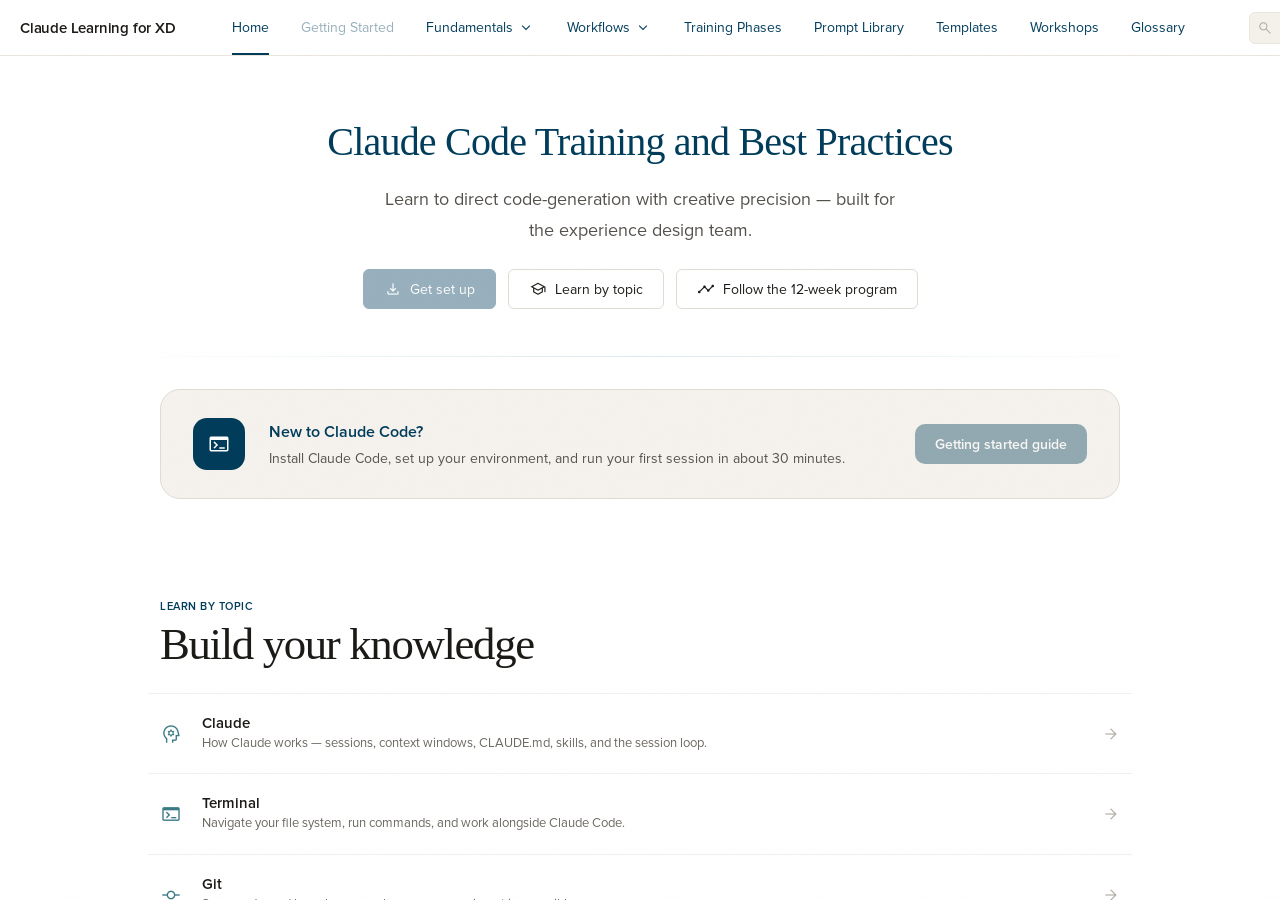
==== commit f0f0d4a1: "Homepage redesign and concept card refinements Replace illustrated feature cards with editorial list" ====
--- a/index.html
+++ b/index.html
@@ -80,12 +80,6 @@
               <a class="sds-btn sds-btn--ghost sds-btn--md" href="#learn-by-topic" onclick="document.getElementById('learn-by-topic').scrollIntoView({behavior:'smooth'}); return false;"><span class="material-symbols-outlined" style="font-size:18px">school</span> Learn by topic</a>
               <a class="sds-btn sds-btn--ghost sds-btn--md" href="#" onclick="showPage('curriculum'); return false;"><span class="material-symbols-outlined" style="font-size:18px">timeline</span> Follow the 12-week program</a>
             </div>
-            <div class="stat-pills">
-              <div class="stat-pill"><span class="stat-pill__num">6</span> training phases</div>
-              <div class="stat-pill"><span class="stat-pill__num">8</span> design workflows</div>
-              <div class="stat-pill"><span class="stat-pill__num">56</span> tested prompts</div>
-              <div class="stat-pill"><span class="stat-pill__num">12</span> week program</div>
-            </div>
           </div>
 
           <!-- ── Setup Banner ──────────────────────── -->
@@ -98,82 +92,80 @@
             <a class="sds-btn sds-btn--primary sds-btn--md" href="#" disabled style="opacity:0.4;pointer-events:none;">Getting started guide</a>
           </div>
 
-          <!-- ── Learn by Topic ────────────────────── -->
+          <!-- ── Learn by Topic: Fundamentals ─────── -->
           <div id="learn-by-topic" class="home-section">
             <span class="explainer-label">Learn by Topic</span>
             <h2 class="section-heading">Build your knowledge</h2>
 
-            <div class="sub-label">Fundamentals</div>
-            <div class="feature-cards">
-              <button class="feature-card" onclick="showPage('claude-101')">
-                <div class="feature-card__pattern pattern-neural">
-                  <div class="feature-icon feature-icon--blue feature-icon--circle"><span class="material-symbols-outlined">psychology</span></div>
-                </div>
-                <div class="feature-card__body">
-                  <h3>Claude</h3>
-                  <p>How Claude works — sessions, context windows, CLAUDE.md, skills, and the session loop.</p>
-                </div>
+            <div class="workflow-list">
+              <button class="workflow-list__item" onclick="showPage('claude-101')">
+                <span class="material-symbols-outlined workflow-list__icon">psychology</span>
+                <div class="workflow-list__body">
+                  <div class="workflow-list__title">Claude</div>
+                  <div class="workflow-list__desc">How Claude works — sessions, context windows, CLAUDE.md, skills, and the session loop.</div>
+                </div>
+                <span class="material-symbols-outlined workflow-list__arrow">arrow_forward</span>
               </button>
-              <button class="feature-card" onclick="showPage('prompting-101')">
-                <div class="feature-card__pattern pattern-layers">
-                  <div class="feature-icon feature-icon--green feature-icon--circle"><span class="material-symbols-outlined">account_tree</span></div>
-                </div>
-                <div class="feature-card__body">
-                  <h3>Context Engineering</h3>
-                  <p>Beyond prompting — shaping the full context that determines Claude's output quality.</p>
-                </div>
+              <button class="workflow-list__item" onclick="showPage('cli-101')">
+                <span class="material-symbols-outlined workflow-list__icon">terminal</span>
+                <div class="workflow-list__body">
+                  <div class="workflow-list__title">Terminal</div>
+                  <div class="workflow-list__desc">Navigate your file system, run commands, and work alongside Claude Code.</div>
+                </div>
+                <span class="material-symbols-outlined workflow-list__arrow">arrow_forward</span>
               </button>
-              <button class="feature-card" onclick="showPage('skills-101')">
-                <div class="feature-card__pattern pattern-blocks">
-                  <div class="feature-icon feature-icon--amber feature-icon--circle"><span class="material-symbols-outlined">dashboard_customize</span></div>
-                </div>
-                <div class="feature-card__body">
-                  <h3>Skills</h3>
-                  <p>Reusable prompt templates that encode your design judgment for consistent output.</p>
-                </div>
+              <button class="workflow-list__item" onclick="showPage('git-101')">
+                <span class="material-symbols-outlined workflow-list__icon">commit</span>
+                <div class="workflow-list__body">
+                  <div class="workflow-list__title">Git</div>
+                  <div class="workflow-list__desc">Save, undo, and branch your work so every experiment is reversible.</div>
+                </div>
+                <span class="material-symbols-outlined workflow-list__arrow">arrow_forward</span>
               </button>
             </div>
             <div class="view-all-row">
               <a class="sds-btn sds-btn--ghost sds-btn--sm" href="#" onclick="toggleFundamentalsDropdown(event); return false;">View all 6 fundamentals <span class="material-symbols-outlined" style="font-size:16px">arrow_forward</span></a>
             </div>
-
-            <div class="sub-label" style="margin-top:40px">Workflows — Apply Claude to real design work</div>
-            <div class="feature-cards">
-              <button class="feature-card" onclick="showPage('design-101')">
-                <div class="feature-card__pattern pattern-brush">
-                  <div class="feature-icon feature-icon--coral feature-icon--square"><span class="material-symbols-outlined">palette</span></div>
-                </div>
-                <div class="feature-card__body">
-                  <h3>Designing with Claude</h3>
-                  <p>Design exploration, component creation, iteration patterns, and when to use what.</p>
-                </div>
+          </div>
+
+          <!-- ── Learn by Topic: Workflows (warm) ──── -->
+          <div class="home-section home-section--warm">
+            <span class="explainer-label">Workflows</span>
+            <h2 class="section-heading">Apply Claude to real design work</h2>
+
+            <div class="workflow-list">
+              <button class="workflow-list__item" onclick="showPage('design-101')">
+                <span class="material-symbols-outlined workflow-list__icon">palette</span>
+                <div class="workflow-list__body">
+                  <div class="workflow-list__title">Designing with Claude</div>
+                  <div class="workflow-list__desc">Design exploration, component creation, iteration patterns, and when to use what.</div>
+                </div>
+                <span class="material-symbols-outlined workflow-list__arrow">arrow_forward</span>
               </button>
-              <button class="feature-card" onclick="showPage('research-101')">
-                <div class="feature-card__pattern pattern-radiate">
-                  <div class="feature-icon feature-icon--purple feature-icon--square"><span class="material-symbols-outlined">query_stats</span></div>
-                </div>
-                <div class="feature-card__body">
-                  <h3>UX Research</h3>
-                  <p>From raw transcripts to stakeholder-ready insights using the full research pipeline.</p>
-                </div>
+              <button class="workflow-list__item" onclick="showPage('research-101')">
+                <span class="material-symbols-outlined workflow-list__icon">query_stats</span>
+                <div class="workflow-list__body">
+                  <div class="workflow-list__title">UX Research</div>
+                  <div class="workflow-list__desc">From raw transcripts to stakeholder-ready insights using the full research pipeline.</div>
+                </div>
+                <span class="material-symbols-outlined workflow-list__arrow">arrow_forward</span>
               </button>
-              <button class="feature-card" onclick="showPage('prototyping')">
-                <div class="feature-card__pattern pattern-scaffold">
-                  <div class="feature-icon feature-icon--square"><span class="material-symbols-outlined">frame_inspect</span></div>
-                </div>
-                <div class="feature-card__body">
-                  <h3>Prototyping &amp; Validation</h3>
-                  <p>Build interactive prototypes that answer design questions static mockups can't.</p>
-                </div>
+              <button class="workflow-list__item" onclick="showPage('market-research')">
+                <span class="material-symbols-outlined workflow-list__icon">monitoring</span>
+                <div class="workflow-list__body">
+                  <div class="workflow-list__title">Market Research</div>
+                  <div class="workflow-list__desc">Competitive analysis, market landscape mapping, and positioning research.</div>
+                </div>
+                <span class="material-symbols-outlined workflow-list__arrow">arrow_forward</span>
               </button>
             </div>
-            <div class="view-all-row">
+            <div class="view-all-row" style="margin-top:24px">
               <a class="sds-btn sds-btn--ghost sds-btn--sm" href="#" onclick="toggleWorkflowsDropdown(event); return false;">View all 8 workflows <span class="material-symbols-outlined" style="font-size:16px">arrow_forward</span></a>
             </div>
           </div>
 
           <!-- ── Follow a Program ──────────────────── -->
-          <div class="home-section home-section--tinted">
+          <div class="home-section">
             <span class="explainer-label">Structured Learning</span>
             <h2 class="section-heading">Follow a program</h2>
             <div class="learning-paths" style="grid-template-columns:repeat(2, 1fr)">
@@ -181,7 +173,7 @@
                 <div class="learning-path__icon"><span class="material-symbols-outlined">timeline</span></div>
                 <div class="learning-path__label">12-week curriculum</div>
                 <div class="learning-path__title">Training Phases</div>
-                <div class="learning-path__steps">
+                <div class="learning-path__steps learning-path__steps--plain">
                   <button class="learning-path__step" onclick="showPage('curriculum'); setTimeout(() => switchPhase(0), 100)"><span class="learning-path__step-label">Phase 1 — Foundations</span></button>
                   <button class="learning-path__step" onclick="showPage('curriculum'); setTimeout(() => switchPhase(1), 100)"><span class="learning-path__step-label">Phase 2 — Front-End Fluency</span></button>
                   <button class="learning-path__step" onclick="showPage('curriculum'); setTimeout(() => switchPhase(2), 100)"><span class="learning-path__step-label">Phase 3 — Prompting as Design</span></button>
@@ -197,7 +189,7 @@
                 <div class="learning-path__icon"><span class="material-symbols-outlined">groups</span></div>
                 <div class="learning-path__label">Team sessions</div>
                 <div class="learning-path__title">Workshops</div>
-                <div class="learning-path__steps">
+                <div class="learning-path__steps learning-path__steps--plain">
                   <button class="learning-path__step" onclick="goToWorkshop(0)"><span class="learning-path__step-label">Workshop 01 — The First Session</span></button>
                   <button class="learning-path__step" onclick="goToWorkshop(1)"><span class="learning-path__step-label">Workshop 02 — Prompt Craft</span></button>
                   <button class="learning-path__step" onclick="goToWorkshop(2)"><span class="learning-path__step-label">Workshop 03 — Design Systems</span></button>
@@ -238,9 +230,11 @@
 
         <!-- ═══════════════ GETTING STARTED ═══════════════ -->
         <section class="page" id="page-getting-started">
-          <span class="explainer-label">Setup Guide</span>
-          <h1 class="page-title">Getting Started</h1>
-          <p class="page-subtitle">Everything you need to go from zero to your first Claude Code session.</p>
+          <div class="page-hero page-hero--blue">
+            <span class="explainer-label">Setup Guide</span>
+            <h1 class="page-title">Getting Started</h1>
+            <p class="page-subtitle">Everything you need to go from zero to your first Claude Code session.</p>
+          </div>
 
 
           <div class="callout callout--tip">
@@ -294,7 +288,7 @@
           <h3 class="step-heading">Step 7 &mdash; Give Claude your first directive</h3>
           <div class="copyable-block"><pre><code>Create a single HTML file called index.html with a button component. Primary filled style in deep navy (#1a1f36), white label, 8px border-radius, clear hover state, pressed state that scales down slightly. Include a ghost variant. Show both on the page with labels. Pure HTML and CSS only &mdash; no frameworks.</code></pre><button class="inline-copy-btn" onclick="copyBlock(this)">Copy</button></div>
 
-          <div class="callout callout--tip" style="margin-top:var(--sds-space-500)">
+          <div class="callout callout--tip mt-space-500">
             <span class="material-symbols-outlined callout__icon">stars</span>
             <div class="callout__body">
               <div class="callout__title">What good first output looks like</div>
@@ -341,9 +335,11 @@
 
         <!-- ═══════════════ CLAUDE 101 ═══════════════ -->
         <section class="page" id="page-claude-101">
-          <span class="explainer-label">Foundations</span>
-          <h1 class="page-title">Claude</h1>
-          <p class="page-subtitle">What Claude is, how it thinks, and how to work with it effectively as a designer.</p>
+          <div class="page-hero page-hero--blue">
+            <span class="explainer-label">Foundations</span>
+            <h1 class="page-title">Claude</h1>
+            <p class="page-subtitle">What Claude is, how it thinks, and how to work with it effectively as a designer.</p>
+          </div>
 
           <!-- Jump nav -->
 
@@ -413,31 +409,31 @@
               </div>
             </div>
 
-            <h3 class="subsection-heading" style="margin-top:var(--sds-space-800)">What to expect</h3>
+            <h3 class="subsection-heading mt-space-800">What to expect</h3>
             <div class="anatomy-list">
               <div class="anatomy-item">
-                <div class="anatomy-icon" style="background:var(--sds-color-blue-050);color:var(--sds-interactive-primary)"><span class="material-symbols-outlined">terminal</span></div>
+                <div class="anatomy-icon anatomy-icon--blue"><span class="material-symbols-outlined">terminal</span></div>
                 <div class="anatomy-content">
                   <div class="anatomy-title">It's text-based, not visual</div>
                   <div class="anatomy-desc">There's no GUI, no drag-and-drop, no canvas. You communicate through typed prompts and Claude responds with text and file changes. This feels unfamiliar at first — but it's faster than you'd expect. Most designers adapt within a few sessions.</div>
                 </div>
               </div>
               <div class="anatomy-item">
-                <div class="anatomy-icon" style="background:var(--sds-color-blue-050);color:var(--sds-interactive-primary)"><span class="material-symbols-outlined">edit_note</span></div>
+                <div class="anatomy-icon anatomy-icon--blue"><span class="material-symbols-outlined">edit_note</span></div>
                 <div class="anatomy-content">
                   <div class="anatomy-title">You direct, Claude executes</div>
                   <div class="anatomy-desc">Think of it like briefing a very fast junior designer who happens to write code. You describe what you want — layout, spacing, color, behavior — and Claude builds it. Your design vocabulary is the interface.</div>
                 </div>
               </div>
               <div class="anatomy-item">
-                <div class="anatomy-icon" style="background:var(--sds-color-blue-050);color:var(--sds-interactive-primary)"><span class="material-symbols-outlined">visibility</span></div>
+                <div class="anatomy-icon anatomy-icon--blue"><span class="material-symbols-outlined">visibility</span></div>
                 <div class="anatomy-content">
                   <div class="anatomy-title">You always see what changed</div>
                   <div class="anatomy-desc">Every change Claude proposes shows as a diff — green lines added, red lines removed. You review, accept, or reject each one. You're never surprised by what happened to your files.</div>
                 </div>
               </div>
               <div class="anatomy-item">
-                <div class="anatomy-icon" style="background:var(--sds-color-blue-050);color:var(--sds-interactive-primary)"><span class="material-symbols-outlined">undo</span></div>
+                <div class="anatomy-icon anatomy-icon--blue"><span class="material-symbols-outlined">undo</span></div>
                 <div class="anatomy-content">
                   <div class="anatomy-title">Everything is reversible</div>
                   <div class="anatomy-desc">Type <code>/undo</code> to reverse the last change. Combine with git commits and you have unlimited restore points. There's no way to permanently break something if you're committing regularly.</div>
@@ -461,35 +457,35 @@
             <p class="explainer-lead">A Claude Code session is a conversation that happens inside your project folder. Claude reads your files at the start of each session. You prompt, it proposes changes, you accept or reject. That's the loop — everything else is variation on it.</p>
             <div class="anatomy-list">
               <div class="anatomy-item">
-                <div class="anatomy-icon" style="background:var(--sds-color-blue-050);color:var(--sds-interactive-primary)"><span class="material-symbols-outlined">terminal</span></div>
+                <div class="anatomy-icon anatomy-icon--blue"><span class="material-symbols-outlined">terminal</span></div>
                 <div class="anatomy-content">
                   <div class="anatomy-title">Open your project in terminal</div>
                   <div class="anatomy-desc"><code>cd my-project</code> then <code>claude</code>. Claude reads your file structure and any CLAUDE.md files it finds. It now has context for everything in that folder.</div>
                 </div>
               </div>
               <div class="anatomy-item">
-                <div class="anatomy-icon" style="background:var(--sds-color-blue-050);color:var(--sds-interactive-primary)"><span class="material-symbols-outlined">edit_note</span></div>
+                <div class="anatomy-icon anatomy-icon--blue"><span class="material-symbols-outlined">edit_note</span></div>
                 <div class="anatomy-content">
                   <div class="anatomy-title">Write a prompt</div>
                   <div class="anatomy-desc">Describe what you want built, changed, or reviewed. The more context you include — visual intent, constraints, what already exists — the better the output.</div>
                 </div>
               </div>
               <div class="anatomy-item">
-                <div class="anatomy-icon" style="background:var(--sds-color-blue-050);color:var(--sds-interactive-primary)"><span class="material-symbols-outlined">difference</span></div>
+                <div class="anatomy-icon anatomy-icon--blue"><span class="material-symbols-outlined">difference</span></div>
                 <div class="anatomy-content">
                   <div class="anatomy-title">Review the diff</div>
                   <div class="anatomy-desc">Claude shows exactly what it changed — every line added, removed, or modified. Read this before accepting. This is where you catch misinterpretations early.</div>
                 </div>
               </div>
               <div class="anatomy-item">
-                <div class="anatomy-icon" style="background:var(--sds-color-blue-050);color:var(--sds-interactive-primary)"><span class="material-symbols-outlined">check_circle</span></div>
+                <div class="anatomy-icon anatomy-icon--blue"><span class="material-symbols-outlined">check_circle</span></div>
                 <div class="anatomy-content">
                   <div class="anatomy-title">Accept or reject</div>
                   <div class="anatomy-desc">Accept writes the changes to your files. Reject discards them. You can also use <code>/undo</code> at any point. Nothing is permanent until you accept it.</div>
                 </div>
               </div>
               <div class="anatomy-item">
-                <div class="anatomy-icon" style="background:var(--sds-color-blue-050);color:var(--sds-interactive-primary)"><span class="material-symbols-outlined">refresh</span></div>
+                <div class="anatomy-icon anatomy-icon--blue"><span class="material-symbols-outlined">refresh</span></div>
                 <div class="anatomy-content">
                   <div class="anatomy-title">Iterate</div>
                   <div class="anatomy-desc">Prompt again. Claude remembers everything from earlier in the session. Keep going until the component is right — then commit to git as a restore point.</div>
@@ -520,18 +516,18 @@
             <span class="explainer-label">Oversight</span>
             <h2 class="section-heading">Plan mode and oversight levels</h2>
             <p class="explainer-lead">Claude Code has three oversight modes. Press <code>Shift+Tab</code> at the prompt to cycle between them. The right mode depends on how much you trust what's about to happen — match oversight to risk, like supervising a junior designer.</p>
-            <div class="concept-grid" style="grid-template-columns: repeat(3,1fr)">
-              <div class="concept-card">
+            <div class="concept-grid concept-grid--3col">
+              <div class="concept-card concept-card--label">
                 <div class="concept-card__num">Plan</div>
                 <div class="concept-card__title">Explore before acting</div>
                 <div class="concept-card__desc">Claude proposes an approach without writing any code. Use this for big decisions, unfamiliar territory, or when you want to align on direction before execution. Read the plan critically — a plan you don't review gives false confidence.</div>
               </div>
-              <div class="concept-card">
+              <div class="concept-card concept-card--label">
                 <div class="concept-card__num">Default</div>
                 <div class="concept-card__title">Review every change</div>
                 <div class="concept-card__desc">Claude proposes changes and waits for you to accept or reject each one. This is your standard working mode — you see the diff, decide whether it's right, then move on. Most sessions should spend most of their time here.</div>
               </div>
-              <div class="concept-card">
+              <div class="concept-card concept-card--label">
                 <div class="concept-card__num">Auto</div>
                 <div class="concept-card__title">Trust and execute</div>
                 <div class="concept-card__desc">Claude applies changes without asking. Use this only for trusted mechanical tasks — renaming variables, formatting, or applying a pattern you've already validated. Never use it for design decisions.</div>
@@ -547,28 +543,28 @@
             <p class="explainer-lead">Each Claude Code session is an isolated context. Mixing unrelated tasks in one session degrades output for all of them. The solution is multiple focused sessions — and tools to manage them.</p>
             <div class="anatomy-list">
               <div class="anatomy-item">
-                <div class="anatomy-icon" style="background:var(--sds-color-blue-050);color:var(--sds-interactive-primary)"><span class="material-symbols-outlined">splitscreen</span></div>
+                <div class="anatomy-icon anatomy-icon--blue"><span class="material-symbols-outlined">splitscreen</span></div>
                 <div class="anatomy-content">
                   <div class="anatomy-title">Parallel sessions</div>
                   <div class="anatomy-desc">Open separate terminal tabs in VS Code, each running its own <code>claude</code> instance. One session builds the component, another writes the spec, a third explores a layout approach. Each gets Claude's full attention — no cross-contamination.</div>
                 </div>
               </div>
               <div class="anatomy-item">
-                <div class="anatomy-icon" style="background:var(--sds-color-blue-050);color:var(--sds-interactive-primary)"><span class="material-symbols-outlined">label</span></div>
+                <div class="anatomy-icon anatomy-icon--blue"><span class="material-symbols-outlined">label</span></div>
                 <div class="anatomy-content">
                   <div class="anatomy-title">Naming sessions</div>
                   <div class="anatomy-desc">Type <code>/rename Dashboard Cards</code> to tag the current session. Named sessions are easy to find later. Without a name, sessions blur together and you'll lose track of what's where.</div>
                 </div>
               </div>
               <div class="anatomy-item">
-                <div class="anatomy-icon" style="background:var(--sds-color-blue-050);color:var(--sds-interactive-primary)"><span class="material-symbols-outlined">history</span></div>
+                <div class="anatomy-icon anatomy-icon--blue"><span class="material-symbols-outlined">history</span></div>
                 <div class="anatomy-content">
                   <div class="anatomy-title">Resuming sessions</div>
                   <div class="anatomy-desc">Type <code>/resume</code> to browse past sessions, or <code>/resume Dashboard Cards</code> to jump directly. From outside Claude, run <code>claude --resume "Dashboard Cards"</code> to start right where you left off. Context is preserved — Claude still remembers the decisions from last time.</div>
                 </div>
               </div>
               <div class="anatomy-item">
-                <div class="anatomy-icon" style="background:var(--sds-color-blue-050);color:var(--sds-interactive-primary)"><span class="material-symbols-outlined">task</span></div>
+                <div class="anatomy-icon anatomy-icon--blue"><span class="material-symbols-outlined">task</span></div>
                 <div class="anatomy-content">
                   <div class="anatomy-title">Background agents</div>
                   <div class="anatomy-desc">Delegate side work without leaving your main session. Tell Claude: "Compile all the color tokens into a reference table — do this in the background." Type <code>/tasks</code> to check on progress. The background agent gets a copy of your context and works independently.</div>
@@ -591,35 +587,35 @@
             <p class="explainer-lead">Most bad output comes from underprompted input. A good prompt has four parts — and most people include one. The more of these you give Claude, the less time you'll spend correcting the wrong thing.</p>
             <div class="anatomy-list">
               <div class="anatomy-item">
-                <div class="anatomy-icon" style="background:var(--sds-color-blue-050);color:var(--sds-interactive-primary)"><span class="material-symbols-outlined">task_alt</span></div>
+                <div class="anatomy-icon anatomy-icon--blue"><span class="material-symbols-outlined">task_alt</span></div>
                 <div class="anatomy-content">
                   <div class="anatomy-title">The task</div>
                   <div class="anatomy-desc">What you want Claude to do. Be specific: not "build a card" but "build a data summary card with a metric value, label, and percentage change indicator."</div>
                 </div>
               </div>
               <div class="anatomy-item">
-                <div class="anatomy-icon" style="background:var(--sds-color-blue-050);color:var(--sds-interactive-primary)"><span class="material-symbols-outlined">info</span></div>
+                <div class="anatomy-icon anatomy-icon--blue"><span class="material-symbols-outlined">info</span></div>
                 <div class="anatomy-content">
                   <div class="anatomy-title">The context</div>
                   <div class="anatomy-desc">What already exists. Which files are relevant. What system you're working in. What the component sits next to. Claude can't assume — it only knows what you tell it.</div>
                 </div>
               </div>
               <div class="anatomy-item">
-                <div class="anatomy-icon" style="background:var(--sds-color-blue-050);color:var(--sds-interactive-primary)"><span class="material-symbols-outlined">block</span></div>
+                <div class="anatomy-icon anatomy-icon--blue"><span class="material-symbols-outlined">block</span></div>
                 <div class="anatomy-content">
                   <div class="anatomy-title">The constraints</div>
                   <div class="anatomy-desc">What rules apply. Tokens only — no hardcoded values. Match the existing component library. No shadows. These are your design guardrails — include them or Claude will fill the gap with its own defaults.</div>
                 </div>
               </div>
               <div class="anatomy-item">
-                <div class="anatomy-icon" style="background:var(--sds-color-blue-050);color:var(--sds-interactive-primary)"><span class="material-symbols-outlined">output</span></div>
+                <div class="anatomy-icon anatomy-icon--blue"><span class="material-symbols-outlined">output</span></div>
                 <div class="anatomy-content">
                   <div class="anatomy-title">The output format</div>
                   <div class="anatomy-desc">What you want back. A single file? A component with all variants? A list of decisions it made? When you don't specify, Claude decides — and often gives you far more than you asked for.</div>
                 </div>
               </div>
             </div>
-            <div class="compare-grid" style="margin-top:var(--sds-space-800)">
+            <div class="compare-grid mt-space-800">
               <div class="compare-card compare-card--b">
                 <div class="compare-card__label">Weak prompt</div>
                 <div class="compare-card__title">Build me a button component</div>
@@ -631,14 +627,14 @@
                 <div class="compare-card__desc">Use tokens from <code>tokens/colors.css</code>. Four states: default, hover, focus, disabled. No shadows — use border only for state differentiation. Single file output. Match the visual density of the existing nav component.</div>
               </div>
             </div>
-            <div class="callout callout--tip" style="margin-top:var(--sds-space-600)">
+            <div class="callout callout--tip mt-space-600">
               <span class="material-symbols-outlined callout__icon">lightbulb</span>
               <div class="callout__body">
                 <div class="callout__title">Describe your design intent, not just the output</div>
                 <div class="callout__text">"Make the header larger" tells Claude what to change. "The header needs more visual weight — the current size reads as body copy, not a section title" tells it <em>why</em>, and it'll choose the right combination of size, weight, and spacing to solve it. Intent-first prompts produce better output than instruction-only prompts.</div>
               </div>
             </div>
-            <div class="action-bridge" onclick="showPage('prompts')" style="margin-top:var(--sds-space-600)">
+            <div class="action-bridge mt-space-600" onclick="showPage('prompts')">
               <div class="action-bridge__icon"><span class="material-symbols-outlined">bolt</span></div>
               <div class="action-bridge__body">
                 <div class="action-bridge__cue">See it in practice</div>
@@ -656,56 +652,56 @@
             <p class="explainer-lead">Prompting is starting. Iteration is how you close the gap between Claude's first attempt and your actual intent. The right correction vocabulary makes the difference between a session that converges and one that spirals.</p>
             <div class="anatomy-list">
               <div class="anatomy-item">
-                <div class="anatomy-icon" style="background:var(--sds-color-warm-gray-100);color:var(--sds-text-secondary)"><span class="material-symbols-outlined">settings_backup_restore</span></div>
+                <div class="anatomy-icon anatomy-icon--neutral"><span class="material-symbols-outlined">settings_backup_restore</span></div>
                 <div class="anatomy-content">
                   <div class="anatomy-title">Correction — "Keep X, change Y"</div>
                   <div class="anatomy-desc">When some of the output is right, name what to preserve first. "Keep the layout and colors. Change only the spacing between label and value to 4px." Without this, Claude may re-interpret everything.</div>
                 </div>
               </div>
               <div class="anatomy-item">
-                <div class="anatomy-icon" style="background:var(--sds-color-warm-gray-100);color:var(--sds-text-secondary)"><span class="material-symbols-outlined">tune</span></div>
+                <div class="anatomy-icon anatomy-icon--neutral"><span class="material-symbols-outlined">tune</span></div>
                 <div class="anatomy-content">
                   <div class="anatomy-title">Refinement — describe what's wrong, not what to do</div>
                   <div class="anatomy-desc">"The button feels visually heavy" often produces better output than "make the button smaller." Tell Claude the design problem — it frequently knows the right combination of fixes better than a single specific instruction.</div>
                 </div>
               </div>
               <div class="anatomy-item">
-                <div class="anatomy-icon" style="background:var(--sds-color-warm-gray-100);color:var(--sds-text-secondary)"><span class="material-symbols-outlined">compare_arrows</span></div>
+                <div class="anatomy-icon anatomy-icon--neutral"><span class="material-symbols-outlined">compare_arrows</span></div>
                 <div class="anatomy-content">
                   <div class="anatomy-title">Comparison — "like X but Y"</div>
                   <div class="anatomy-desc">"Like the existing nav component but with smaller type and 8px vertical padding." Reference something in your project that already works. It's faster and more precise than describing the thing from scratch.</div>
                 </div>
               </div>
               <div class="anatomy-item">
-                <div class="anatomy-icon" style="background:var(--sds-color-warm-gray-100);color:var(--sds-text-secondary)"><span class="material-symbols-outlined">add_circle</span></div>
+                <div class="anatomy-icon anatomy-icon--neutral"><span class="material-symbols-outlined">add_circle</span></div>
                 <div class="anatomy-content">
                   <div class="anatomy-title">Adding constraints mid-session</div>
                   <div class="anatomy-desc">"Going forward in this session: never use box-shadow — use 1px border instead." Claude applies this to everything after. This is how you refine your CLAUDE.md live — discover what bothers you, then lock it in as a rule.</div>
                 </div>
               </div>
               <div class="anatomy-item">
-                <div class="anatomy-icon" style="background:var(--sds-color-warm-gray-100);color:var(--sds-text-secondary)"><span class="material-symbols-outlined">not_interested</span></div>
+                <div class="anatomy-icon anatomy-icon--neutral"><span class="material-symbols-outlined">not_interested</span></div>
                 <div class="anatomy-content">
                   <div class="anatomy-title">Pattern override — stop doing X entirely</div>
                   <div class="anatomy-desc">When Claude repeats the same mistake: "Stop. You keep adding shadows. This project never uses shadows — only 1px borders for elevation. Go back and fix every instance." Be direct and comprehensive.</div>
                 </div>
               </div>
               <div class="anatomy-item">
-                <div class="anatomy-icon" style="background:var(--sds-color-warm-gray-100);color:var(--sds-text-secondary)"><span class="material-symbols-outlined">call_split</span></div>
+                <div class="anatomy-icon anatomy-icon--neutral"><span class="material-symbols-outlined">call_split</span></div>
                 <div class="anatomy-content">
                   <div class="anatomy-title">Delegate side work — "do this in the background"</div>
                   <div class="anatomy-desc">When a side task would break your flow: "Generate a spacing reference table from our tokens file — do this in the background." Claude spawns a background agent that works independently while you stay focused. Check on it with <code>/tasks</code>.</div>
                 </div>
               </div>
             </div>
-            <div class="callout callout--tip" style="margin-top:var(--sds-space-600)">
+            <div class="callout callout--tip mt-space-600">
               <span class="material-symbols-outlined callout__icon">lightbulb</span>
               <div class="callout__body">
                 <div class="callout__title">Build your system as you go</div>
                 <div class="callout__text">After every session, ask yourself: "Will I need to explain this again?" If yes, add it to your CLAUDE.md. If you wrote a prompt that worked well, save it. If you corrected the same mistake three times, add it to anti-patterns. The compounding value of Claude Code isn't in any single session — it's in the system you build around it. Each good prompt you save is one you never have to write again.</div>
               </div>
             </div>
-            <div class="callout callout--warning" style="margin-top:var(--sds-space-400)">
+            <div class="callout callout--warning mt-space-400">
               <span class="material-symbols-outlined callout__icon">error_outline</span>
               <div class="callout__body">
                 <div class="callout__title">Don't ask why — tell Claude what to do differently</div>
@@ -713,7 +709,7 @@
               </div>
             </div>
 
-            <div class="callout callout--example" style="margin-top:var(--sds-space-400)">
+            <div class="callout callout--example mt-space-400">
               <span class="material-symbols-outlined callout__icon">checklist</span>
               <div class="callout__body">
                 <div class="callout__title">Quick-reference: iteration phrases that work</div>
@@ -737,18 +733,18 @@
 
             <h3 class="sub-heading">Monitor your usage</h3>
             <p>Type <code>/statusline</code> in any session and tell Claude what to display — your model name, working directory, and context usage as a percentage or token count. This gives you a live readout at the bottom of your terminal so you can see how full the window is before it becomes a problem.</p>
-            <div class="concept-grid" style="grid-template-columns: repeat(3,1fr)">
-              <div class="concept-card">
+            <div class="concept-grid concept-grid--3col">
+              <div class="concept-card concept-card--label">
                 <div class="concept-card__num">0–50%</div>
                 <div class="concept-card__title">Spacious</div>
                 <div class="concept-card__desc">Work freely on any task. Claude has plenty of room to reason through complex problems. This is where you want to be for creative work and design decisions.</div>
               </div>
-              <div class="concept-card">
+              <div class="concept-card concept-card--label">
                 <div class="concept-card__num">50–70%</div>
                 <div class="concept-card__title">Narrowing</div>
                 <div class="concept-card__desc">Stick to straightforward tasks. Claude can still work but has less room for nuance. If you're about to ask something complex, consider compacting first.</div>
               </div>
-              <div class="concept-card">
+              <div class="concept-card concept-card--label">
                 <div class="concept-card__num">70%+</div>
                 <div class="concept-card__title">Auto-compaction zone</div>
                 <div class="concept-card__desc">Claude will soon auto-summarize earlier conversation to make room. When it does, detailed instructions become bullet points and nuance gets lost. Don't let this happen to you — compact manually before Claude does it for you.</div>
@@ -761,17 +757,17 @@
             <p>After compacting, press <code>Ctrl+O</code> to view the summary Claude kept. Verify that your critical context survived. This takes 30 seconds and prevents the most common quality problem in long sessions.</p>
 
             <h3 class="sub-heading">When to start fresh vs. compact</h3>
-            <div class="concept-grid" style="grid-template-columns: repeat(3,1fr)">
-              <div class="concept-card">
-                <div class="concept-card__title" style="margin-bottom:var(--sds-space-200)">Start fresh</div>
+            <div class="concept-grid concept-grid--3col">
+              <div class="concept-card">
+                <div class="concept-card__title mb-space-200">Start fresh</div>
                 <div class="concept-card__desc">You're switching to a completely different task. Output feels generic despite specific prompts. Claude repeats mistakes you already corrected. You've been in the same session for 2+ hours.</div>
               </div>
               <div class="concept-card">
-                <div class="concept-card__title" style="margin-bottom:var(--sds-space-200)">Compact</div>
+                <div class="concept-card__title mb-space-200">Compact</div>
                 <div class="concept-card__desc">You're staying on the same task but the window is filling up. You want to keep key decisions and constraints but drop the exploration that led to them. You're at 50-60% and about to do something complex.</div>
               </div>
               <div class="concept-card">
-                <div class="concept-card__title" style="margin-bottom:var(--sds-space-200)">Use /clear</div>
+                <div class="concept-card__title mb-space-200">Use /clear</div>
                 <div class="concept-card__desc">You want to switch tasks within the same session. <code>/clear</code> wipes the conversation but keeps your CLAUDE.md loaded. Useful when you want a fresh start without re-authenticating or reloading your project context.</div>
               </div>
             </div>
@@ -784,30 +780,30 @@
             <h2 class="section-heading">What CLAUDE.md is</h2>
             <p class="explainer-lead">CLAUDE.md is a markdown file at the root of your project that Claude reads at the start of every session. It's your standing creative brief — visual language, conventions, constraints, and anti-patterns. Without it, Claude works from generic defaults. With it, Claude works from your system.</p>
             <div class="explainer-two-col">
-              <div class="anatomy-list" style="margin:0">
+              <div class="anatomy-list m-0">
                 <div class="anatomy-item">
-                  <div class="anatomy-icon" style="background:var(--sds-color-warm-gray-100);color:var(--sds-text-secondary)"><span class="material-symbols-outlined">info</span></div>
+                  <div class="anatomy-icon anatomy-icon--neutral"><span class="material-symbols-outlined">info</span></div>
                   <div class="anatomy-content">
                     <div class="anatomy-title">Project overview</div>
                     <div class="anatomy-desc">What this is, who it's for, what success looks like.</div>
                   </div>
                 </div>
                 <div class="anatomy-item">
-                  <div class="anatomy-icon" style="background:var(--sds-color-warm-gray-100);color:var(--sds-text-secondary)"><span class="material-symbols-outlined">palette</span></div>
+                  <div class="anatomy-icon anatomy-icon--neutral"><span class="material-symbols-outlined">palette</span></div>
                   <div class="anatomy-content">
                     <div class="anatomy-title">Visual language</div>
                     <div class="anatomy-desc">Color approach, type personality, spacing density, border radius, motion feel.</div>
                   </div>
                 </div>
                 <div class="anatomy-item">
-                  <div class="anatomy-icon" style="background:var(--sds-color-warm-gray-100);color:var(--sds-text-secondary)"><span class="material-symbols-outlined">widgets</span></div>
+                  <div class="anatomy-icon anatomy-icon--neutral"><span class="material-symbols-outlined">widgets</span></div>
                   <div class="anatomy-content">
                     <div class="anatomy-title">Component conventions</div>
                     <div class="anatomy-desc">How buttons, cards, forms, and navigation should behave in this project.</div>
                   </div>
                 </div>
                 <div class="anatomy-item">
-                  <div class="anatomy-icon" style="background:var(--sds-color-warm-gray-100);color:var(--sds-text-secondary)"><span class="material-symbols-outlined">block</span></div>
+                  <div class="anatomy-icon anatomy-icon--neutral"><span class="material-symbols-outlined">block</span></div>
                   <div class="anatomy-content">
                     <div class="anatomy-title">Anti-patterns</div>
                     <div class="anatomy-desc">What not to do. Specific patterns Claude should never generate for this project.</div>
@@ -843,21 +839,21 @@
             <p>CLAUDE.md files stack. When you start a session, Claude loads every CLAUDE.md it finds from your home directory down to the current folder. Each level adds more specific context:</p>
             <div class="anatomy-list">
               <div class="anatomy-item">
-                <div class="anatomy-icon" style="background:var(--sds-color-warm-gray-100);color:var(--sds-text-secondary)"><span class="material-symbols-outlined">person</span></div>
+                <div class="anatomy-icon anatomy-icon--neutral"><span class="material-symbols-outlined">person</span></div>
                 <div class="anatomy-content">
                   <div class="anatomy-title">~/.claude/CLAUDE.md — Personal preferences</div>
                   <div class="anatomy-desc">How you like to work. Communication style, formatting preferences, general patterns. Applies to every project. Keep it short — one screen maximum.</div>
                 </div>
               </div>
               <div class="anatomy-item">
-                <div class="anatomy-icon" style="background:var(--sds-color-warm-gray-100);color:var(--sds-text-secondary)"><span class="material-symbols-outlined">folder</span></div>
+                <div class="anatomy-icon anatomy-icon--neutral"><span class="material-symbols-outlined">folder</span></div>
                 <div class="anatomy-content">
                   <div class="anatomy-title">~/my-project/CLAUDE.md — Project context</div>
                   <div class="anatomy-desc">Design system, visual language, tech stack, team conventions. This is your main creative brief — the one that defines how this project looks and behaves.</div>
                 </div>
               </div>
               <div class="anatomy-item">
-                <div class="anatomy-icon" style="background:var(--sds-color-warm-gray-100);color:var(--sds-text-secondary)"><span class="material-symbols-outlined">subdirectory_arrow_right</span></div>
+                <div class="anatomy-icon anatomy-icon--neutral"><span class="material-symbols-outlined">subdirectory_arrow_right</span></div>
                 <div class="anatomy-content">
                   <div class="anatomy-title">~/my-project/components/CLAUDE.md — Folder-specific</div>
                   <div class="anatomy-desc">Rules for this area only. Component naming conventions, required states, accessibility patterns. Only loads when you're working inside this folder.</div>
@@ -879,7 +875,7 @@
                 <div class="compare-card__desc">Drop your design briefs, wikis, or style guides into the project folder. Then: "Read the files in /docs and generate a CLAUDE.md. Focus on what you'd need to work effectively here." Review the output and trim — Claude tends to include background that doesn't help it work.</div>
               </div>
             </div>
-            <div class="callout callout--tip" style="margin-top:var(--sds-space-600)">
+            <div class="callout callout--tip mt-space-600">
               <span class="material-symbols-outlined callout__icon">priority_high</span>
               <div class="callout__body">
                 <div class="callout__title">Keep it lean — every line costs thinking room</div>
@@ -887,7 +883,7 @@
               </div>
             </div>
 
-            <div class="action-bridge" onclick="showPage('templates')" style="margin-top:var(--sds-space-600)">
+            <div class="action-bridge mt-space-600" onclick="showPage('templates')">
               <div class="action-bridge__icon"><span class="material-symbols-outlined">description</span></div>
               <div class="action-bridge__body">
                 <div class="action-bridge__cue">Do this now</div>
@@ -911,30 +907,30 @@
               </div>
             </div>
             <div class="explainer-two-col">
-              <div class="anatomy-list" style="margin:0">
+              <div class="anatomy-list m-0">
                 <div class="anatomy-item">
-                  <div class="anatomy-icon" style="background:var(--sds-color-blue-050);color:var(--sds-interactive-primary)"><span class="material-symbols-outlined">badge</span></div>
+                  <div class="anatomy-icon anatomy-icon--blue"><span class="material-symbols-outlined">badge</span></div>
                   <div class="anatomy-content">
                     <div class="anatomy-title">Description</div>
                     <div class="anatomy-desc">One line that appears in the <code>/skills</code> menu. This is how team members know what the skill does before running it.</div>
                   </div>
                 </div>
                 <div class="anatomy-item">
-                  <div class="anatomy-icon" style="background:var(--sds-color-blue-050);color:var(--sds-interactive-primary)"><span class="material-symbols-outlined">input</span></div>
+                  <div class="anatomy-icon anatomy-icon--blue"><span class="material-symbols-outlined">input</span></div>
                   <div class="anatomy-content">
                     <div class="anatomy-title">$ARGUMENTS</div>
                     <div class="anatomy-desc">The variable part — what changes each time you run the skill. Everything else in the file is fixed instruction.</div>
                   </div>
                 </div>
                 <div class="anatomy-item">
-                  <div class="anatomy-icon" style="background:var(--sds-color-blue-050);color:var(--sds-interactive-primary)"><span class="material-symbols-outlined">rule</span></div>
+                  <div class="anatomy-icon anatomy-icon--blue"><span class="material-symbols-outlined">rule</span></div>
                   <div class="anatomy-content">
                     <div class="anatomy-title">Fixed instructions</div>
                     <div class="anatomy-desc">The standing logic — requirements, constraints, output format — that applies to every run of this skill.</div>
                   </div>
                 </div>
                 <div class="anatomy-item">
-                  <div class="anatomy-icon" style="background:var(--sds-color-blue-050);color:var(--sds-interactive-primary)"><span class="material-symbols-outlined">output</span></div>
+                  <div class="anatomy-icon anatomy-icon--blue"><span class="material-symbols-outlined">output</span></div>
                   <div class="anatomy-content">
                     <div class="anatomy-title">Output format</div>
                     <div class="anatomy-desc">What shape the response takes — a file, a list, a diff, a spec. Specifying this makes output consistent across runs.</div>
@@ -978,7 +974,7 @@
               <div class="dir-line dir-indent-1"><span class="dir-file">SKILLS.md &nbsp;<span class="dir-dim">← team index</span></span></div>
             </div>
 
-            <div class="action-bridge" onclick="showPage('prompts'); setTimeout(() => filterPrompts('Claude Skills'), 100)" style="margin-top:var(--sds-space-600)">
+            <div class="action-bridge mt-space-600" onclick="showPage('prompts'); setTimeout(() => filterPrompts('Claude Skills'), 100)">
               <div class="action-bridge__icon"><span class="material-symbols-outlined">construction</span></div>
               <div class="action-bridge__body">
                 <div class="action-bridge__cue">Create your first skill</div>
@@ -1048,30 +1044,30 @@
             <h3 class="subsection-heading">The screenshot review loop</h3>
             <p>This is the core workflow. It uses Claude's vision capabilities to compare visual output against your design principles.</p>
 
-            <div class="anatomy-list" style="margin-top:var(--sds-space-500)">
-              <div class="anatomy-item">
-                <div class="anatomy-icon" style="background:var(--sds-color-blue-050);color:var(--sds-interactive-primary)"><span class="material-symbols-outlined">photo_camera</span></div>
+            <div class="anatomy-list mt-space-500">
+              <div class="anatomy-item">
+                <div class="anatomy-icon anatomy-icon--blue"><span class="material-symbols-outlined">photo_camera</span></div>
                 <div class="anatomy-content">
                   <div class="anatomy-title">1. Capture</div>
                   <div class="anatomy-desc">Take a screenshot of the UI you want reviewed — a component, a full page, or a specific state. Drag the image into the terminal or paste the file path.</div>
                 </div>
               </div>
               <div class="anatomy-item">
-                <div class="anatomy-icon" style="background:var(--sds-color-blue-050);color:var(--sds-interactive-primary)"><span class="material-symbols-outlined">rate_review</span></div>
+                <div class="anatomy-icon anatomy-icon--blue"><span class="material-symbols-outlined">rate_review</span></div>
                 <div class="anatomy-content">
                   <div class="anatomy-title">2. Prompt with criteria</div>
                   <div class="anatomy-desc">Don't just say "review this." Give Claude your lens: <em>"Review this against our spacing system. Are we using 8px increments consistently? Flag anything that looks off."</em></div>
                 </div>
               </div>
               <div class="anatomy-item">
-                <div class="anatomy-icon" style="background:var(--sds-color-blue-050);color:var(--sds-interactive-primary)"><span class="material-symbols-outlined">checklist</span></div>
+                <div class="anatomy-icon anatomy-icon--blue"><span class="material-symbols-outlined">checklist</span></div>
                 <div class="anatomy-content">
                   <div class="anatomy-title">3. Review findings</div>
                   <div class="anatomy-desc">Claude returns a structured list of issues — spacing inconsistencies, color contrast problems, alignment errors, missing states. Evaluate each one with your design judgment.</div>
                 </div>
               </div>
               <div class="anatomy-item">
-                <div class="anatomy-icon" style="background:var(--sds-color-blue-050);color:var(--sds-interactive-primary)"><span class="material-symbols-outlined">build</span></div>
+                <div class="anatomy-icon anatomy-icon--blue"><span class="material-symbols-outlined">build</span></div>
                 <div class="anatomy-content">
                   <div class="anatomy-title">4. Fix and re-check</div>
                   <div class="anatomy-desc">Ask Claude to fix the issues it found, then screenshot again to verify. This build → screenshot → verify → iterate loop is the design equivalent of test-driven development.</div>
@@ -1079,7 +1075,7 @@
               </div>
             </div>
 
-            <h3 class="subsection-heading" style="margin-top:var(--sds-space-800)">What to review</h3>
+            <h3 class="subsection-heading mt-space-800">What to review</h3>
             <div class="concept-grid">
               <div class="concept-card">
                 <div class="concept-card__num">01</div>
@@ -1202,7 +1198,7 @@
               </div>
             </div>
 
-            <div class="action-bridge" onclick="showPage('curriculum')" style="margin-top:var(--sds-space-600)">
+            <div class="action-bridge mt-space-600" onclick="showPage('curriculum')">
               <div class="action-bridge__icon"><span class="material-symbols-outlined">menu_book</span></div>
               <div class="action-bridge__body">
                 <div class="action-bridge__cue">Put it into practice</div>
@@ -1282,9 +1278,11 @@
 
         <!-- ═══════════════ CLI 101 ═══════════════ -->
         <section class="page" id="page-cli-101">
-          <span class="explainer-label">Fundamentals</span>
-          <h1 class="page-title">Terminal</h1>
-          <p class="page-subtitle">The terminal basics every designer needs to use Claude Code confidently.</p>
+          <div class="page-hero page-hero--blue">
+            <span class="explainer-label">Fundamentals</span>
+            <h1 class="page-title">Terminal</h1>
+            <p class="page-subtitle">The terminal basics every designer needs to use Claude Code confidently.</p>
+          </div>
 
           <!-- You are not alone -->
           <div class="explainer-section" id="cli-intro">
@@ -1333,14 +1331,14 @@
 
             <div class="anatomy-list">
               <div class="anatomy-item">
-                <div class="anatomy-icon" style="background:var(--sds-color-blue-050);color:var(--sds-interactive-primary)"><span class="material-symbols-outlined">home</span></div>
+                <div class="anatomy-icon anatomy-icon--blue"><span class="material-symbols-outlined">home</span></div>
                 <div class="anatomy-content">
                   <div class="anatomy-title">Absolute path — full address from the entrance</div>
                   <div class="anatomy-desc"><code>/Users/yourname/Desktop/my-project</code> is the complete address — it works no matter where you currently are, like a full street address.</div>
                 </div>
               </div>
               <div class="anatomy-item">
-                <div class="anatomy-icon" style="background:var(--sds-color-blue-050);color:var(--sds-interactive-primary)"><span class="material-symbols-outlined">near_me</span></div>
+                <div class="anatomy-icon anatomy-icon--blue"><span class="material-symbols-outlined">near_me</span></div>
                 <div class="anatomy-content">
                   <div class="anatomy-title">Relative path — directions from where you stand</div>
                   <div class="anatomy-desc"><code>./src/components</code> means "from the room I'm in, go through the src door, then the components door." The dot (<code>.</code>) means "here" and <code>..</code> means "go back one room."</div>
@@ -1364,42 +1362,42 @@
             <p class="explainer-lead">You don't need to memorize dozens of commands. These six will carry you through almost every Claude Code session.</p>
             <div class="anatomy-list">
               <div class="anatomy-item">
-                <div class="anatomy-icon" style="background:var(--sds-color-blue-050);color:var(--sds-interactive-primary)"><span class="material-symbols-outlined">folder_open</span></div>
+                <div class="anatomy-icon anatomy-icon--blue"><span class="material-symbols-outlined">folder_open</span></div>
                 <div class="anatomy-content">
                   <div class="anatomy-title"><code>cd folder-name</code></div>
                   <div class="anatomy-desc"><strong>Change directory.</strong> This is how you move into a project folder. Think of it like double-clicking a folder in Finder. <code>cd my-project</code> moves you into that folder. <code>cd ..</code> moves you up one level.</div>
                 </div>
               </div>
               <div class="anatomy-item">
-                <div class="anatomy-icon" style="background:var(--sds-color-blue-050);color:var(--sds-interactive-primary)"><span class="material-symbols-outlined">list</span></div>
+                <div class="anatomy-icon anatomy-icon--blue"><span class="material-symbols-outlined">list</span></div>
                 <div class="anatomy-content">
                   <div class="anatomy-title"><code>ls</code></div>
                   <div class="anatomy-desc"><strong>List files.</strong> Shows what's in the current folder. Use it to check you're in the right place before starting Claude.</div>
                 </div>
               </div>
               <div class="anatomy-item">
-                <div class="anatomy-icon" style="background:var(--sds-color-blue-050);color:var(--sds-interactive-primary)"><span class="material-symbols-outlined">my_location</span></div>
+                <div class="anatomy-icon anatomy-icon--blue"><span class="material-symbols-outlined">my_location</span></div>
                 <div class="anatomy-content">
                   <div class="anatomy-title"><code>pwd</code></div>
                   <div class="anatomy-desc"><strong>Print working directory.</strong> Tells you where you are right now. If you're ever lost, this shows the full path to your current folder.</div>
                 </div>
               </div>
               <div class="anatomy-item">
-                <div class="anatomy-icon" style="background:var(--sds-color-blue-050);color:var(--sds-interactive-primary)"><span class="material-symbols-outlined">create_new_folder</span></div>
+                <div class="anatomy-icon anatomy-icon--blue"><span class="material-symbols-outlined">create_new_folder</span></div>
                 <div class="anatomy-content">
                   <div class="anatomy-title"><code>mkdir folder-name</code></div>
                   <div class="anatomy-desc"><strong>Make directory.</strong> Creates a new folder. You'll use this when setting up a new project — <code>mkdir my-first-component</code> then <code>cd my-first-component</code>.</div>
                 </div>
               </div>
               <div class="anatomy-item">
-                <div class="anatomy-icon" style="background:var(--sds-color-blue-050);color:var(--sds-interactive-primary)"><span class="material-symbols-outlined">cancel</span></div>
+                <div class="anatomy-icon anatomy-icon--blue"><span class="material-symbols-outlined">cancel</span></div>
                 <div class="anatomy-content">
                   <div class="anatomy-title"><code>Ctrl + C</code></div>
                   <div class="anatomy-desc"><strong>Stop what's running.</strong> If a command is stuck or you want to cancel something, press Ctrl+C. This is the terminal's "cancel" button — you'll use it often.</div>
                 </div>
               </div>
               <div class="anatomy-item">
-                <div class="anatomy-icon" style="background:var(--sds-color-blue-050);color:var(--sds-interactive-primary)"><span class="material-symbols-outlined">keyboard_tab</span></div>
+                <div class="anatomy-icon anatomy-icon--blue"><span class="material-symbols-outlined">keyboard_tab</span></div>
                 <div class="anatomy-content">
                   <div class="anatomy-title">Tab autocomplete</div>
                   <div class="anatomy-desc"><strong>Your best friend.</strong> Start typing a folder or file name and press Tab — the terminal will complete it for you. This prevents typos and saves time. If nothing happens, press Tab twice to see options.</div>
@@ -1420,28 +1418,28 @@
             <h3 class="subsection-heading">Common messages you'll see</h3>
             <div class="anatomy-list">
               <div class="anatomy-item">
-                <div class="anatomy-icon" style="background:var(--sds-color-orange-050);color:var(--sds-color-orange-700)"><span class="material-symbols-outlined">search_off</span></div>
+                <div class="anatomy-icon anatomy-icon--orange"><span class="material-symbols-outlined">search_off</span></div>
                 <div class="anatomy-content">
                   <div class="anatomy-title"><code>command not found</code></div>
                   <div class="anatomy-desc">The tool isn't installed on your machine yet. Not an error with your project — you just need to install whatever it's asking for. Claude Code can help: "How do I install Node.js?"</div>
                 </div>
               </div>
               <div class="anatomy-item">
-                <div class="anatomy-icon" style="background:var(--sds-color-orange-050);color:var(--sds-color-orange-700)"><span class="material-symbols-outlined">lock</span></div>
+                <div class="anatomy-icon anatomy-icon--orange"><span class="material-symbols-outlined">lock</span></div>
                 <div class="anatomy-content">
                   <div class="anatomy-title"><code>permission denied</code></div>
                   <div class="anatomy-desc">You don't have access to that file or folder. <strong>Do not</strong> add <code>sudo</code> unless you understand exactly why. Claude Code should never require <code>sudo</code> for normal operation.</div>
                 </div>
               </div>
               <div class="anatomy-item">
-                <div class="anatomy-icon" style="background:var(--sds-color-orange-050);color:var(--sds-color-orange-700)"><span class="material-symbols-outlined">lan</span></div>
+                <div class="anatomy-icon anatomy-icon--orange"><span class="material-symbols-outlined">lan</span></div>
                 <div class="anatomy-content">
                   <div class="anatomy-title"><code>EADDRINUSE</code> or <code>port already in use</code></div>
                   <div class="anatomy-desc">Another process is already using that port. You probably have a dev server running in another terminal tab. Find it and stop it with Ctrl+C, or use a different port.</div>
                 </div>
               </div>
               <div class="anatomy-item">
-                <div class="anatomy-icon" style="background:var(--sds-color-orange-050);color:var(--sds-color-orange-700)"><span class="material-symbols-outlined">folder_off</span></div>
+                <div class="anatomy-icon anatomy-icon--orange"><span class="material-symbols-outlined">folder_off</span></div>
                 <div class="anatomy-content">
                   <div class="anatomy-title"><code>no such file or directory</code></div>
                   <div class="anatomy-desc">You're pointing to something that doesn't exist. Usually a typo in the path or you're in the wrong folder. Run <code>pwd</code> to check where you are and <code>ls</code> to see what's available.</div>
@@ -1469,21 +1467,21 @@
 
             <div class="anatomy-list">
               <div class="anatomy-item">
-                <div class="anatomy-icon" style="background:var(--sds-color-green-050);color:var(--sds-color-green-700)"><span class="material-symbols-outlined">play_arrow</span></div>
+                <div class="anatomy-icon anatomy-icon--green"><span class="material-symbols-outlined">play_arrow</span></div>
                 <div class="anatomy-content">
                   <div class="anatomy-title"><code>npm run dev</code></div>
                   <div class="anatomy-desc"><strong>Start the dev server.</strong> This is the most common command. It reads the project's <code>package.json</code> to know what to do. The terminal will show a URL like <code>http://localhost:3000</code> — open that in your browser.</div>
                 </div>
               </div>
               <div class="anatomy-item">
-                <div class="anatomy-icon" style="background:var(--sds-color-green-050);color:var(--sds-color-green-700)"><span class="material-symbols-outlined">stop_circle</span></div>
+                <div class="anatomy-icon anatomy-icon--green"><span class="material-symbols-outlined">stop_circle</span></div>
                 <div class="anatomy-content">
                   <div class="anatomy-title"><code>Ctrl + C</code> to stop</div>
                   <div class="anatomy-desc">The server keeps running until you stop it. The terminal stays "busy" — you can't type other commands in that tab. Either stop the server or open a new terminal tab for other work.</div>
                 </div>
               </div>
               <div class="anatomy-item">
-                <div class="anatomy-icon" style="background:var(--sds-color-green-050);color:var(--sds-color-green-700)"><span class="material-symbols-outlined">tab</span></div>
+                <div class="anatomy-icon anatomy-icon--green"><span class="material-symbols-outlined">tab</span></div>
                 <div class="anatomy-content">
                   <div class="anatomy-title">Use multiple terminal tabs</div>
                   <div class="anatomy-desc"><strong>Cmd+T</strong> opens a new tab in Terminal. Keep one tab for your dev server and another for Claude Code. This is the standard workflow — most designers have 2-3 tabs open at once.</div>
@@ -1547,21 +1545,21 @@
             <h3 class="subsection-heading">Productivity tips</h3>
             <div class="anatomy-list">
               <div class="anatomy-item">
-                <div class="anatomy-icon" style="background:var(--sds-color-blue-050);color:var(--sds-interactive-primary)"><span class="material-symbols-outlined">arrow_upward</span></div>
+                <div class="anatomy-icon anatomy-icon--blue"><span class="material-symbols-outlined">arrow_upward</span></div>
                 <div class="anatomy-content">
                   <div class="anatomy-title">Up arrow = repeat</div>
                   <div class="anatomy-desc">Press the up arrow key to cycle through your previous commands. This saves retyping the same thing over and over.</div>
                 </div>
               </div>
               <div class="anatomy-item">
-                <div class="anatomy-icon" style="background:var(--sds-color-blue-050);color:var(--sds-interactive-primary)"><span class="material-symbols-outlined">backspace</span></div>
+                <div class="anatomy-icon anatomy-icon--blue"><span class="material-symbols-outlined">backspace</span></div>
                 <div class="anatomy-content">
                   <div class="anatomy-title"><code>clear</code> or <code>Cmd + K</code></div>
                   <div class="anatomy-desc">Clears the screen when it gets cluttered. Doesn't delete anything — just gives you a fresh view.</div>
                 </div>
               </div>
               <div class="anatomy-item">
-                <div class="anatomy-icon" style="background:var(--sds-color-blue-050);color:var(--sds-interactive-primary)"><span class="material-symbols-outlined">drag_handle</span></div>
+                <div class="anatomy-icon anatomy-icon--blue"><span class="material-symbols-outlined">drag_handle</span></div>
                 <div class="anatomy-content">
                   <div class="anatomy-title">Drag folders from Finder</div>
                   <div class="anatomy-desc">Instead of typing a long path, drag a folder from Finder directly into the Terminal window. It pastes the full path for you. Combine with <code>cd</code>: type <code>cd </code> then drag the folder.</div>
@@ -1569,38 +1567,38 @@
               </div>
             </div>
 
-            <h3 class="subsection-heading" style="margin-top:var(--sds-space-800)">Escape hatches — when you're stuck</h3>
+            <h3 class="subsection-heading mt-space-800">Escape hatches — when you're stuck</h3>
             <div class="anatomy-list">
               <div class="anatomy-item">
-                <div class="anatomy-icon" style="background:var(--sds-color-orange-050);color:var(--sds-color-orange-700)"><span class="material-symbols-outlined">cancel</span></div>
+                <div class="anatomy-icon anatomy-icon--orange"><span class="material-symbols-outlined">cancel</span></div>
                 <div class="anatomy-content">
                   <div class="anatomy-title"><code>Ctrl + C</code></div>
                   <div class="anatomy-desc"><strong>Stop a running process.</strong> The emergency brake. Works for dev servers, stuck commands, or anything that won't stop on its own.</div>
                 </div>
               </div>
               <div class="anatomy-item">
-                <div class="anatomy-icon" style="background:var(--sds-color-orange-050);color:var(--sds-color-orange-700)"><span class="material-symbols-outlined">exit_to_app</span></div>
+                <div class="anatomy-icon anatomy-icon--orange"><span class="material-symbols-outlined">exit_to_app</span></div>
                 <div class="anatomy-content">
                   <div class="anatomy-title"><code>q</code></div>
                   <div class="anatomy-desc"><strong>Exit a pager view.</strong> When you're stuck in a scrollable view (like <code>git log</code> or <code>man</code> pages), press <code>q</code> to quit back to the prompt.</div>
                 </div>
               </div>
               <div class="anatomy-item">
-                <div class="anatomy-icon" style="background:var(--sds-color-orange-050);color:var(--sds-color-orange-700)"><span class="material-symbols-outlined">emergency</span></div>
+                <div class="anatomy-icon anatomy-icon--orange"><span class="material-symbols-outlined">emergency</span></div>
                 <div class="anatomy-content">
                   <div class="anatomy-title"><code>:q!</code></div>
                   <div class="anatomy-desc"><strong>Exit vim.</strong> If you accidentally end up in the vim text editor (it happens), type <code>:q!</code> and press Enter. This is the single most Googled programming question — you're not alone.</div>
                 </div>
               </div>
               <div class="anatomy-item">
-                <div class="anatomy-icon" style="background:var(--sds-color-orange-050);color:var(--sds-color-orange-700)"><span class="material-symbols-outlined">logout</span></div>
+                <div class="anatomy-icon anatomy-icon--orange"><span class="material-symbols-outlined">logout</span></div>
                 <div class="anatomy-content">
                   <div class="anatomy-title"><code>Ctrl + D</code></div>
                   <div class="anatomy-desc"><strong>End input / exit a shell.</strong> If nothing else works and the terminal seems frozen, this sends an "I'm done" signal.</div>
                 </div>
               </div>
               <div class="anatomy-item">
-                <div class="anatomy-icon" style="background:var(--sds-color-orange-050);color:var(--sds-color-orange-700)"><span class="material-symbols-outlined">tab_close</span></div>
+                <div class="anatomy-icon anatomy-icon--orange"><span class="material-symbols-outlined">tab_close</span></div>
                 <div class="anatomy-content">
                   <div class="anatomy-title">Close the tab and open a new one</div>
                   <div class="anatomy-desc"><strong>The nuclear option.</strong> Always works, never hurts. Close the terminal tab (<code>Cmd+W</code>) and open a fresh one (<code>Cmd+T</code>). You'll need to <code>cd</code> back to your project folder, but everything else is fine.</div>
@@ -1620,9 +1618,11 @@
 
         <!-- ═══════════════ GIT 101 ═══════════════ -->
         <section class="page" id="page-git-101">
-          <span class="explainer-label">Fundamentals</span>
-          <h1 class="page-title">Git</h1>
-          <p class="page-subtitle">Version control basics that keep your work safe when using Claude Code.</p>
+          <div class="page-hero page-hero--blue">
+            <span class="explainer-label">Fundamentals</span>
+            <h1 class="page-title">Git</h1>
+            <p class="page-subtitle">Version control basics that keep your work safe when using Claude Code.</p>
+          </div>
 
           <!-- Your safety net -->
           <div class="explainer-section" id="git-why">
@@ -1632,12 +1632,12 @@
             <p>Every time Claude makes changes to your files, those changes are real — they're written to disk. Git is your safety net. If Claude goes in a wrong direction, you can undo everything in seconds. If you like what Claude built, you can save a permanent checkpoint.</p>
 
             <div class="concept-grid">
-              <div class="concept-card">
+              <div class="concept-card concept-card--label">
                 <div class="concept-card__num">30s</div>
                 <div class="concept-card__title">Cost of a commit</div>
                 <div class="concept-card__desc">A <code>git add .</code> and <code>git commit -m "message"</code> takes about 30 seconds. That's the price of a permanent save point you can always return to.</div>
               </div>
-              <div class="concept-card">
+              <div class="concept-card concept-card--label">
                 <div class="concept-card__num">30m+</div>
                 <div class="concept-card__title">Cost of not committing</div>
                 <div class="concept-card__desc">Without git, recovering from an AI-generated change that went wrong means manually undoing work file by file. That can take 30 minutes to hours — or be impossible.</div>
@@ -1661,35 +1661,35 @@
 
             <div class="anatomy-list">
               <div class="anatomy-item">
-                <div class="anatomy-icon" style="background:var(--sds-color-blue-050);color:var(--sds-interactive-primary)"><span class="material-symbols-outlined">history</span></div>
+                <div class="anatomy-icon anatomy-icon--blue"><span class="material-symbols-outlined">history</span></div>
                 <div class="anatomy-content">
                   <div class="anatomy-title">Commits = named versions in Figma's version history</div>
                   <div class="anatomy-desc">When you create a named version in Figma ("Final header layout"), that's exactly what a git commit is. A labeled snapshot you can go back to anytime.</div>
                 </div>
               </div>
               <div class="anatomy-item">
-                <div class="anatomy-icon" style="background:var(--sds-color-blue-050);color:var(--sds-interactive-primary)"><span class="material-symbols-outlined">account_tree</span></div>
+                <div class="anatomy-icon anatomy-icon--blue"><span class="material-symbols-outlined">account_tree</span></div>
                 <div class="anatomy-content">
                   <div class="anatomy-title">Branches = Figma branches</div>
                   <div class="anatomy-desc">Just like creating a Figma branch to explore a design direction without affecting the main file, git branches let you experiment in a parallel copy of your project.</div>
                 </div>
               </div>
               <div class="anatomy-item">
-                <div class="anatomy-icon" style="background:var(--sds-color-blue-050);color:var(--sds-interactive-primary)"><span class="material-symbols-outlined">rate_review</span></div>
+                <div class="anatomy-icon anatomy-icon--blue"><span class="material-symbols-outlined">rate_review</span></div>
                 <div class="anatomy-content">
                   <div class="anatomy-title">Pull requests = requesting a design review</div>
                   <div class="anatomy-desc">When you share a Figma branch and ask for feedback before merging, that's a pull request. It's a review checkpoint, not a technical operation.</div>
                 </div>
               </div>
               <div class="anatomy-item">
-                <div class="anatomy-icon" style="background:var(--sds-color-blue-050);color:var(--sds-interactive-primary)"><span class="material-symbols-outlined">folder_special</span></div>
+                <div class="anatomy-icon anatomy-icon--blue"><span class="material-symbols-outlined">folder_special</span></div>
                 <div class="anatomy-content">
                   <div class="anatomy-title">Repository = your Figma file (with perfect memory)</div>
                   <div class="anatomy-desc">A repo looks like a normal folder, but it remembers every version of every file forever. Unlike Figma, the history never expires or gets pruned.</div>
                 </div>
               </div>
               <div class="anatomy-item">
-                <div class="anatomy-icon" style="background:var(--sds-color-blue-050);color:var(--sds-interactive-primary)"><span class="material-symbols-outlined">compare_arrows</span></div>
+                <div class="anatomy-icon anatomy-icon--blue"><span class="material-symbols-outlined">compare_arrows</span></div>
                 <div class="anatomy-content">
                   <div class="anatomy-title">Merge conflict = two people edited the same layer</div>
                   <div class="anatomy-desc">Git can handle two people editing different files automatically. But if two people change the same line, a human has to decide which version to keep — just like resolving conflicting changes in Figma.</div>
@@ -1726,7 +1726,7 @@
               </div>
             </div>
 
-            <h3 class="subsection-heading" style="margin-top:var(--sds-space-800)">Git vs GitHub</h3>
+            <h3 class="subsection-heading mt-space-800">Git vs GitHub</h3>
             <p><strong>Git</strong> is a tool that runs locally on your computer. It tracks changes and stores history — no internet required. <strong>GitHub</strong> is a cloud platform that hosts your git repositories online so you can share them with your team. Think of it like the difference between saving a file on your desktop (git) and uploading it to Dropbox (GitHub).</p>
           </div>
 
@@ -1737,42 +1737,42 @@
             <p class="explainer-lead">Six commands that cover 95% of what you'll need. You can always look up the rest later.</p>
             <div class="anatomy-list">
               <div class="anatomy-item">
-                <div class="anatomy-icon" style="background:var(--sds-color-green-050);color:var(--sds-color-green-700)"><span class="material-symbols-outlined">play_circle</span></div>
+                <div class="anatomy-icon anatomy-icon--green"><span class="material-symbols-outlined">play_circle</span></div>
                 <div class="anatomy-content">
                   <div class="anatomy-title"><code>git init</code></div>
                   <div class="anatomy-desc"><strong>Start tracking a project.</strong> Run this once in a new project folder to turn it into a git repository. After this, git will watch for changes.</div>
                 </div>
               </div>
               <div class="anatomy-item">
-                <div class="anatomy-icon" style="background:var(--sds-color-green-050);color:var(--sds-color-green-700)"><span class="material-symbols-outlined">info</span></div>
+                <div class="anatomy-icon anatomy-icon--green"><span class="material-symbols-outlined">info</span></div>
                 <div class="anatomy-content">
                   <div class="anatomy-title"><code>git status</code></div>
                   <div class="anatomy-desc"><strong>See what changed.</strong> Shows which files have been modified, added, or deleted since your last commit. Use this before and after Claude sessions to understand what happened.</div>
                 </div>
               </div>
               <div class="anatomy-item">
-                <div class="anatomy-icon" style="background:var(--sds-color-green-050);color:var(--sds-color-green-700)"><span class="material-symbols-outlined">add_circle</span></div>
+                <div class="anatomy-icon anatomy-icon--green"><span class="material-symbols-outlined">add_circle</span></div>
                 <div class="anatomy-content">
                   <div class="anatomy-title"><code>git add .</code></div>
                   <div class="anatomy-desc"><strong>Stage all changes.</strong> Moves all your modified files into the staging area, ready to be committed. The dot means "everything in this folder."</div>
                 </div>
               </div>
               <div class="anatomy-item">
-                <div class="anatomy-icon" style="background:var(--sds-color-green-050);color:var(--sds-color-green-700)"><span class="material-symbols-outlined">save</span></div>
+                <div class="anatomy-icon anatomy-icon--green"><span class="material-symbols-outlined">save</span></div>
                 <div class="anatomy-content">
                   <div class="anatomy-title"><code>git commit -m "message"</code></div>
                   <div class="anatomy-desc"><strong>Save a checkpoint.</strong> Creates a commit with a description of what you did. Good messages are short and specific: <code>"Add button hover states"</code> or <code>"Fix card spacing on mobile"</code>.</div>
                 </div>
               </div>
               <div class="anatomy-item">
-                <div class="anatomy-icon" style="background:var(--sds-color-green-050);color:var(--sds-color-green-700)"><span class="material-symbols-outlined">history</span></div>
+                <div class="anatomy-icon anatomy-icon--green"><span class="material-symbols-outlined">history</span></div>
                 <div class="anatomy-content">
                   <div class="anatomy-title"><code>git log --oneline</code></div>
                   <div class="anatomy-desc"><strong>See your history.</strong> Shows a list of all your commits, newest first. Each line is a checkpoint you can return to. Press <code>q</code> to exit the log view.</div>
                 </div>
               </div>
               <div class="anatomy-item">
-                <div class="anatomy-icon" style="background:var(--sds-color-green-050);color:var(--sds-color-green-700)"><span class="material-symbols-outlined">difference</span></div>
+                <div class="anatomy-icon anatomy-icon--green"><span class="material-symbols-outlined">difference</span></div>
                 <div class="anatomy-content">
                   <div class="anatomy-title"><code>git diff</code></div>
                   <div class="anatomy-desc"><strong>See exactly what changed.</strong> Shows line-by-line differences between your current files and the last commit. Green lines are additions, red lines are removals — the same diff format Claude uses.</div>
@@ -1790,21 +1790,21 @@
             <h3 class="subsection-heading">The two-commit workflow</h3>
             <div class="anatomy-list">
               <div class="anatomy-item">
-                <div class="anatomy-icon" style="background:var(--sds-color-green-050);color:var(--sds-color-green-700)"><span class="material-symbols-outlined">looks_one</span></div>
+                <div class="anatomy-icon anatomy-icon--green"><span class="material-symbols-outlined">looks_one</span></div>
                 <div class="anatomy-content">
                   <div class="anatomy-title">Before starting Claude — commit your current state</div>
                   <div class="anatomy-desc"><code>git add . && git commit -m "checkpoint: before Claude session"</code> — this is your restore point. If anything goes wrong, you can always come back here.</div>
                 </div>
               </div>
               <div class="anatomy-item">
-                <div class="anatomy-icon" style="background:var(--sds-color-green-050);color:var(--sds-color-green-700)"><span class="material-symbols-outlined">looks_two</span></div>
+                <div class="anatomy-icon anatomy-icon--green"><span class="material-symbols-outlined">looks_two</span></div>
                 <div class="anatomy-content">
                   <div class="anatomy-title">Work with Claude — prompt, review, iterate</div>
                   <div class="anatomy-desc">Claude makes changes to your files. You review diffs, accept or reject. When you're happy with the result, move to the next step.</div>
                 </div>
               </div>
               <div class="anatomy-item">
-                <div class="anatomy-icon" style="background:var(--sds-color-green-050);color:var(--sds-color-green-700)"><span class="material-symbols-outlined">looks_3</span></div>
+                <div class="anatomy-icon anatomy-icon--green"><span class="material-symbols-outlined">looks_3</span></div>
                 <div class="anatomy-content">
                   <div class="anatomy-title">Review and commit the result</div>
                   <div class="anatomy-desc">Run <code>git diff</code> to see everything Claude changed. Then <code>git add . && git commit -m "Add responsive navigation"</code>. Now both the before and after states are saved permanently.</div>
@@ -1812,7 +1812,7 @@
               </div>
             </div>
 
-            <h3 class="subsection-heading" style="margin-top:var(--sds-space-800)">Checkpoints vs commits</h3>
+            <h3 class="subsection-heading mt-space-800">Checkpoints vs commits</h3>
             <p>Claude Code automatically captures file state before each edit, letting you undo within a session. But these checkpoints are <strong>ephemeral</strong> — they disappear when the session ends. Git commits are <strong>permanent</strong>. Think of checkpoints as local undo (Cmd+Z) and commits as named saves (File → Save As). Both are valuable — use them together.</p>
 
             <div class="callout callout--insight">
@@ -1835,21 +1835,21 @@
 
             <div class="anatomy-list">
               <div class="anatomy-item">
-                <div class="anatomy-icon" style="background:var(--sds-color-blue-050);color:var(--sds-interactive-primary)"><span class="material-symbols-outlined">add_road</span></div>
+                <div class="anatomy-icon anatomy-icon--blue"><span class="material-symbols-outlined">add_road</span></div>
                 <div class="anatomy-content">
                   <div class="anatomy-title"><code>git checkout -b experiment-name</code></div>
                   <div class="anatomy-desc"><strong>Create a new branch and switch to it.</strong> Everything you do from here is in the parallel universe. Your main branch is untouched. Name it something descriptive: <code>git checkout -b try-new-nav</code>.</div>
                 </div>
               </div>
               <div class="anatomy-item">
-                <div class="anatomy-icon" style="background:var(--sds-color-blue-050);color:var(--sds-interactive-primary)"><span class="material-symbols-outlined">swap_horiz</span></div>
+                <div class="anatomy-icon anatomy-icon--blue"><span class="material-symbols-outlined">swap_horiz</span></div>
                 <div class="anatomy-content">
                   <div class="anatomy-title"><code>git checkout main</code></div>
                   <div class="anatomy-desc"><strong>Switch back to your main branch.</strong> Your files instantly return to their main-branch state. The experiment still exists on its branch — you can switch back anytime.</div>
                 </div>
               </div>
               <div class="anatomy-item">
-                <div class="anatomy-icon" style="background:var(--sds-color-blue-050);color:var(--sds-interactive-primary)"><span class="material-symbols-outlined">merge</span></div>
+                <div class="anatomy-icon anatomy-icon--blue"><span class="material-symbols-outlined">merge</span></div>
                 <div class="anatomy-content">
                   <div class="anatomy-title"><code>git merge experiment-name</code></div>
                   <div class="anatomy-desc"><strong>Bring the experiment into main.</strong> If you liked the result, switch to main and merge. All the changes from your experiment branch are now part of your main project.</div>
@@ -1874,42 +1874,42 @@
 
             <div class="anatomy-list">
               <div class="anatomy-item">
-                <div class="anatomy-icon" style="background:var(--sds-color-orange-050);color:var(--sds-color-orange-700)"><span class="material-symbols-outlined">undo</span></div>
+                <div class="anatomy-icon anatomy-icon--orange"><span class="material-symbols-outlined">undo</span></div>
                 <div class="anatomy-content">
                   <div class="anatomy-title">"I want to undo everything Claude just did"</div>
                   <div class="anatomy-desc"><code>git checkout .</code> — reverts all files back to your last commit. This is the nuclear undo. Only works for uncommitted changes — which is why the checkpoint habit matters.</div>
                 </div>
               </div>
               <div class="anatomy-item">
-                <div class="anatomy-icon" style="background:var(--sds-color-orange-050);color:var(--sds-color-orange-700)"><span class="material-symbols-outlined">replay</span></div>
+                <div class="anatomy-icon anatomy-icon--orange"><span class="material-symbols-outlined">replay</span></div>
                 <div class="anatomy-content">
                   <div class="anatomy-title">"I want to undo a specific commit"</div>
                   <div class="anatomy-desc"><code>git revert &lt;hash&gt;</code> — creates a new commit that undoes a previous one. Find the hash with <code>git log --oneline</code>. This is safe because it doesn't erase history.</div>
                 </div>
               </div>
               <div class="anatomy-item">
-                <div class="anatomy-icon" style="background:var(--sds-color-orange-050);color:var(--sds-color-orange-700)"><span class="material-symbols-outlined">edit_off</span></div>
+                <div class="anatomy-icon anatomy-icon--orange"><span class="material-symbols-outlined">edit_off</span></div>
                 <div class="anatomy-content">
                   <div class="anatomy-title">"I committed but forgot a file"</div>
                   <div class="anatomy-desc"><code>git add forgotten-file</code> then <code>git commit --amend</code> — adds the file to your last commit instead of creating a new one.</div>
                 </div>
               </div>
               <div class="anatomy-item">
-                <div class="anatomy-icon" style="background:var(--sds-color-orange-050);color:var(--sds-color-orange-700)"><span class="material-symbols-outlined">wrong_location</span></div>
+                <div class="anatomy-icon anatomy-icon--orange"><span class="material-symbols-outlined">wrong_location</span></div>
                 <div class="anatomy-content">
                   <div class="anatomy-title">"I committed to the wrong branch"</div>
                   <div class="anatomy-desc"><code>git reset HEAD~1</code> — moves the commit back to your working directory (changes are preserved, not lost). Then switch to the correct branch and recommit.</div>
                 </div>
               </div>
               <div class="anatomy-item">
-                <div class="anatomy-icon" style="background:var(--sds-color-orange-050);color:var(--sds-color-orange-700)"><span class="material-symbols-outlined">key_off</span></div>
+                <div class="anatomy-icon anatomy-icon--orange"><span class="material-symbols-outlined">key_off</span></div>
                 <div class="anatomy-content">
                   <div class="anatomy-title">"I accidentally committed secrets or .env"</div>
                   <div class="anatomy-desc"><code>git reset HEAD~1</code> to undo the commit, add the file to <code>.gitignore</code>, then recommit without the sensitive file. If already pushed to GitHub, consider the secret compromised and rotate it.</div>
                 </div>
               </div>
               <div class="anatomy-item">
-                <div class="anatomy-icon" style="background:var(--sds-color-orange-050);color:var(--sds-color-orange-700)"><span class="material-symbols-outlined">help</span></div>
+                <div class="anatomy-icon anatomy-icon--orange"><span class="material-symbols-outlined">help</span></div>
                 <div class="anatomy-content">
                   <div class="anatomy-title">"I'm in a weird state and nothing works"</div>
                   <div class="anatomy-desc">Run <code>git status</code> first — it always tells you where you are and suggests what to do next. If you're truly stuck, <code>git stash</code> saves your current changes aside, giving you a clean slate. You can bring them back later with <code>git stash pop</code>.</div>
@@ -1927,28 +1927,28 @@
             <h3 class="subsection-heading">Essential entries for every project</h3>
             <div class="anatomy-list">
               <div class="anatomy-item">
-                <div class="anatomy-icon" style="background:var(--sds-color-blue-050);color:var(--sds-interactive-primary)"><span class="material-symbols-outlined">folder_off</span></div>
+                <div class="anatomy-icon anatomy-icon--blue"><span class="material-symbols-outlined">folder_off</span></div>
                 <div class="anatomy-content">
                   <div class="anatomy-title"><code>node_modules/</code></div>
                   <div class="anatomy-desc">Downloaded packages — can be thousands of files and hundreds of megabytes. Regenerated by running <code>npm install</code>, so there's no reason to track them.</div>
                 </div>
               </div>
               <div class="anatomy-item">
-                <div class="anatomy-icon" style="background:var(--sds-color-blue-050);color:var(--sds-interactive-primary)"><span class="material-symbols-outlined">key</span></div>
+                <div class="anatomy-icon anatomy-icon--blue"><span class="material-symbols-outlined">key</span></div>
                 <div class="anatomy-content">
                   <div class="anatomy-title"><code>.env</code></div>
                   <div class="anatomy-desc">Environment variables — API keys, secrets, passwords. <strong>Never commit these.</strong> If you accidentally push a secret to GitHub, consider it compromised and rotate it immediately.</div>
                 </div>
               </div>
               <div class="anatomy-item">
-                <div class="anatomy-icon" style="background:var(--sds-color-blue-050);color:var(--sds-interactive-primary)"><span class="material-symbols-outlined">desktop_mac</span></div>
+                <div class="anatomy-icon anatomy-icon--blue"><span class="material-symbols-outlined">desktop_mac</span></div>
                 <div class="anatomy-content">
                   <div class="anatomy-title"><code>.DS_Store</code></div>
                   <div class="anatomy-desc">macOS system files that Finder creates automatically. They contain folder display preferences and have nothing to do with your project.</div>
                 </div>
               </div>
               <div class="anatomy-item">
-                <div class="anatomy-icon" style="background:var(--sds-color-blue-050);color:var(--sds-interactive-primary)"><span class="material-symbols-outlined">output</span></div>
+                <div class="anatomy-icon anatomy-icon--blue"><span class="material-symbols-outlined">output</span></div>
                 <div class="anatomy-content">
                   <div class="anatomy-title"><code>dist/</code> and <code>build/</code></div>
                   <div class="anatomy-desc">Generated output files — these are created from your source code and can be regenerated anytime. Track the source, not the output.</div>
@@ -1968,9 +1968,11 @@
 
         <!-- ═══════════════ PROMPTING 101 ═══════════════ -->
         <section class="page" id="page-prompting-101">
-          <span class="explainer-label">Fundamentals</span>
-          <h1 class="page-title">Context Engineering</h1>
-          <p class="page-subtitle">The quality of Claude's output is shaped more by what it knows than what you ask. Learn to engineer the full context — not just the prompt.</p>
+          <div class="page-hero page-hero--blue">
+            <span class="explainer-label">Fundamentals</span>
+            <h1 class="page-title">Context Engineering</h1>
+            <p class="page-subtitle">The quality of Claude's output is shaped more by what it knows than what you ask. Learn to engineer the full context — not just the prompt.</p>
+          </div>
 
           <!-- The shift -->
           <div class="explainer-section" id="prompt-mindset">
@@ -2011,28 +2013,28 @@
 
             <div class="anatomy-list">
               <div class="anatomy-item">
-                <div class="anatomy-icon" style="background:var(--sds-color-green-050);color:var(--sds-color-green-700)"><span class="material-symbols-outlined">foundation</span></div>
+                <div class="anatomy-icon anatomy-icon--green"><span class="material-symbols-outlined">foundation</span></div>
                 <div class="anatomy-content">
                   <div class="anatomy-title">Layer 1: CLAUDE.md — your always-on design brief</div>
                   <div class="anatomy-desc">Loads automatically every session. Contains your project overview, visual language, design tokens, component conventions, and anti-patterns. This is the single highest-impact investment — one file that makes every session better. Keep it under ~100 lines. For each line, ask: "Would Claude make a mistake without this?"</div>
                 </div>
               </div>
               <div class="anatomy-item">
-                <div class="anatomy-icon" style="background:var(--sds-color-green-050);color:var(--sds-color-green-700)"><span class="material-symbols-outlined">build</span></div>
+                <div class="anatomy-icon anatomy-icon--green"><span class="material-symbols-outlined">build</span></div>
                 <div class="anatomy-content">
                   <div class="anatomy-title">Layer 2: Skills — on-demand workflows and knowledge</div>
                   <div class="anatomy-desc">Markdown files in <code>.claude/skills/</code> that load only when relevant. Put detailed procedures, reference material, and multi-step workflows here — not in CLAUDE.md. No context cost when not in use. A <code>/design-review</code> skill with your exact quality criteria is worth more than a hundred review prompts.</div>
                 </div>
               </div>
               <div class="anatomy-item">
-                <div class="anatomy-icon" style="background:var(--sds-color-blue-050);color:var(--sds-interactive-primary)"><span class="material-symbols-outlined">forum</span></div>
+                <div class="anatomy-icon anatomy-icon--blue"><span class="material-symbols-outlined">forum</span></div>
                 <div class="anatomy-content">
                   <div class="anatomy-title">Layer 3: Conversation — session-level management</div>
                   <div class="anatomy-desc">How you manage the session itself: when to compact, when to <code>/clear</code>, when to start fresh, how to maintain focus. A focused session with good compaction produces dramatically better output than a sprawling one. Think of it as managing Claude's working memory.</div>
                 </div>
               </div>
               <div class="anatomy-item">
-                <div class="anatomy-icon" style="background:var(--sds-color-blue-050);color:var(--sds-interactive-primary)"><span class="material-symbols-outlined">chat</span></div>
+                <div class="anatomy-icon anatomy-icon--blue"><span class="material-symbols-outlined">chat</span></div>
                 <div class="anatomy-content">
                   <div class="anatomy-title">Layer 4: Prompts — per-turn instructions</div>
                   <div class="anatomy-desc">The individual messages you type. Important, but the least leveraged layer — a prompt only lives for one turn. When your first three layers are strong, your prompts get shorter and simpler because Claude already knows your system, your patterns, and your quality bar.</div>
@@ -2059,22 +2061,22 @@
             <p>Four elements that narrow ambiguity and strengthen intent. Not every prompt needs all four — use what's relevant.</p>
 
             <div class="concept-grid">
-              <div class="concept-card">
+              <div class="concept-card concept-card--label">
                 <div class="concept-card__num">W</div>
                 <div class="concept-card__title">What (the task)</div>
                 <div class="concept-card__desc">What are you asking Claude to build, change, or review? Be specific about the deliverable. "Build a responsive card component" not "make a card."</div>
               </div>
-              <div class="concept-card">
+              <div class="concept-card concept-card--label">
                 <div class="concept-card__num">I</div>
                 <div class="concept-card__title">Input (context)</div>
                 <div class="concept-card__desc">What should Claude reference? Screenshots, existing files, design tokens, component patterns. "Follow the card pattern in components/Card.tsx" or paste a screenshot.</div>
               </div>
-              <div class="concept-card">
+              <div class="concept-card concept-card--label">
                 <div class="concept-card__num">R</div>
                 <div class="concept-card__title">Rules (constraints)</div>
                 <div class="concept-card__desc">What must be true? Design system tokens only, specific breakpoints, accessibility requirements, states to handle. Also what NOT to do.</div>
               </div>
-              <div class="concept-card">
+              <div class="concept-card concept-card--label">
                 <div class="concept-card__num">E</div>
                 <div class="concept-card__title">Expected output</div>
                 <div class="concept-card__desc">What should the result look like? A single file? Multiple components? Include hover/focus states? Responsive down to mobile? Set expectations explicitly.</div>
@@ -2106,7 +2108,7 @@
 Responsive: stack vertically below 640px.
 Follow the card pattern in components/Card.tsx.</code></pre></div>
 
-            <h3 class="subsection-heading" style="margin-top:var(--sds-space-800)">Iteration prompts — refining what exists</h3>
+            <h3 class="subsection-heading mt-space-800">Iteration prompts — refining what exists</h3>
             <p>Reference what's already built, describe what to change, and specify what to preserve.</p>
             <div class="code-block"><pre><code>Update the hero section:
 - Increase the heading size to --sds-type-display-lg
@@ -2114,7 +2116,7 @@
 - Keep the current gradient background and CTA button
 - Don't change the mobile layout — only adjust desktop</code></pre></div>
 
-            <h3 class="subsection-heading" style="margin-top:var(--sds-space-800)">Review prompts — auditing quality</h3>
+            <h3 class="subsection-heading mt-space-800">Review prompts — auditing quality</h3>
             <p>Ask Claude to evaluate what exists against specific criteria.</p>
             <div class="code-block"><pre><code>Review the navigation component for:
 1. Accessibility — keyboard navigation, ARIA labels, focus indicators
@@ -2123,7 +2125,7 @@
 
 List issues found and suggest fixes.</code></pre></div>
 
-            <h3 class="subsection-heading" style="margin-top:var(--sds-space-800)">Styling prompts — visual refinement</h3>
+            <h3 class="subsection-heading mt-space-800">Styling prompts — visual refinement</h3>
             <p>Use specific values, not adjectives. Name fonts, sizes, spacing, and colors explicitly.</p>
             <div class="code-block"><pre><code>Restyle the sidebar navigation:
 - Background: var(--sds-nav-sidebar-bg)
@@ -2132,7 +2134,7 @@
 - 0.12s ease transitions on background and color
 - Width: 240px, padding: var(--sds-space-400) var(--sds-space-300)</code></pre></div>
 
-            <h3 class="subsection-heading" style="margin-top:var(--sds-space-800)">Screenshot prompts — design review from images</h3>
+            <h3 class="subsection-heading mt-space-800">Screenshot prompts — design review from images</h3>
             <p>Drag a screenshot into the terminal and describe what you want Claude to evaluate or reproduce.</p>
             <div class="code-block"><pre><code>[paste screenshot]
 
@@ -2152,56 +2154,56 @@
 
             <div class="anatomy-list">
               <div class="anatomy-item">
-                <div class="anatomy-icon" style="background:var(--sds-color-orange-050);color:var(--sds-color-orange-700)"><span class="material-symbols-outlined">blur_on</span></div>
+                <div class="anatomy-icon anatomy-icon--orange"><span class="material-symbols-outlined">blur_on</span></div>
                 <div class="anatomy-content">
                   <div class="anatomy-title">Too vague</div>
                   <div class="anatomy-desc"><strong>"Make it look clean"</strong> produces random results. Claude can interpret "clean" a hundred ways. <strong>Fix:</strong> Replace aesthetic adjectives with specific attributes — spacing values, font sizes, color tokens, layout rules.</div>
                 </div>
               </div>
               <div class="anatomy-item">
-                <div class="anatomy-icon" style="background:var(--sds-color-orange-050);color:var(--sds-color-orange-700)"><span class="material-symbols-outlined">stacks</span></div>
+                <div class="anatomy-icon anatomy-icon--orange"><span class="material-symbols-outlined">stacks</span></div>
                 <div class="anatomy-content">
                   <div class="anatomy-title">Overloading one prompt</div>
                   <div class="anatomy-desc"><strong>"Build the entire page with nav, hero, features, testimonials, and footer"</strong> produces a fragmented result. <strong>Fix:</strong> One component or section per prompt. Build incrementally, just like you'd design in Figma — frame by frame.</div>
                 </div>
               </div>
               <div class="anatomy-item">
-                <div class="anatomy-icon" style="background:var(--sds-color-orange-050);color:var(--sds-color-orange-700)"><span class="material-symbols-outlined">block</span></div>
+                <div class="anatomy-icon anatomy-icon--orange"><span class="material-symbols-outlined">block</span></div>
                 <div class="anatomy-content">
                   <div class="anatomy-title">Not iterating</div>
                   <div class="anatomy-desc"><strong>Expecting the first result to be the final result.</strong> No designer ships the first draft. <strong>Fix:</strong> Prompt, review the output visually, then refine. Each prompt is like a commit in your design process.</div>
                 </div>
               </div>
               <div class="anatomy-item">
-                <div class="anatomy-icon" style="background:var(--sds-color-orange-050);color:var(--sds-color-orange-700)"><span class="material-symbols-outlined">hide_source</span></div>
+                <div class="anatomy-icon anatomy-icon--orange"><span class="material-symbols-outlined">hide_source</span></div>
                 <div class="anatomy-content">
                   <div class="anatomy-title">Skipping context</div>
                   <div class="anatomy-desc"><strong>No CLAUDE.md, no token references, no file context.</strong> Claude fills in blanks with defaults — <code>#3B82F6</code> blue, Inter font, arbitrary spacing. <strong>Fix:</strong> Set up CLAUDE.md once. Reference specific files and tokens in prompts.</div>
                 </div>
               </div>
               <div class="anatomy-item">
-                <div class="anatomy-icon" style="background:var(--sds-color-orange-050);color:var(--sds-color-orange-700)"><span class="material-symbols-outlined">psychology_alt</span></div>
+                <div class="anatomy-icon anatomy-icon--orange"><span class="material-symbols-outlined">psychology_alt</span></div>
                 <div class="anatomy-content">
                   <div class="anatomy-title">Prompting before thinking</div>
                   <div class="anatomy-desc"><strong>Asking Claude to build something you haven't fully thought through.</strong> If you can't describe it clearly, Claude can't build it well. <strong>Fix:</strong> Spend 2 minutes clarifying what you want before typing. Sketch it mentally or on paper first.</div>
                 </div>
               </div>
               <div class="anatomy-item">
-                <div class="anatomy-icon" style="background:var(--sds-color-orange-050);color:var(--sds-color-orange-700)"><span class="material-symbols-outlined">visibility_off</span></div>
+                <div class="anatomy-icon anatomy-icon--orange"><span class="material-symbols-outlined">visibility_off</span></div>
                 <div class="anatomy-content">
                   <div class="anatomy-title">Only reviewing visually</div>
                   <div class="anatomy-desc"><strong>It looks right, so it must be right.</strong> Visual review misses accessibility issues, broken states, and missing responsiveness. <strong>Fix:</strong> After visual review, run specific review prompts — "Check this for accessibility" or "Test this at mobile width."</div>
                 </div>
               </div>
               <div class="anatomy-item">
-                <div class="anatomy-icon" style="background:var(--sds-color-orange-050);color:var(--sds-color-orange-700)"><span class="material-symbols-outlined">sell</span></div>
+                <div class="anatomy-icon anatomy-icon--orange"><span class="material-symbols-outlined">sell</span></div>
                 <div class="anatomy-content">
                   <div class="anatomy-title">Using generic aesthetic language</div>
                   <div class="anatomy-desc"><strong>"Make it trendy" or "modern UI"</strong> produces nothing distinctive. <strong>Fix:</strong> Name visual styles explicitly — "editorial with generous whitespace," "neobrutalist," "data-dense dashboard." Build a vocabulary of concrete aesthetic references.</div>
                 </div>
               </div>
               <div class="anatomy-item">
-                <div class="anatomy-icon" style="background:var(--sds-color-orange-050);color:var(--sds-color-orange-700)"><span class="material-symbols-outlined">do_not_disturb</span></div>
+                <div class="anatomy-icon anatomy-icon--orange"><span class="material-symbols-outlined">do_not_disturb</span></div>
                 <div class="anatomy-content">
                   <div class="anatomy-title">Not saying what to avoid</div>
                   <div class="anatomy-desc"><strong>Without constraints, Claude makes default choices</strong> — generic fonts, purple gradients, evenly-distributed color palettes. <strong>Fix:</strong> Explicitly state what NOT to do: "No hardcoded colors. No Inter or Roboto. No rounded corners over 8px."</div>
@@ -2246,25 +2248,25 @@
             <h3 class="subsection-heading">One task, one session</h3>
             <p>Jumping between unrelated tasks — building a nav, then debugging a form, then writing copy — fills the context window with noise. Each topic dilutes the next. Use <code>/clear</code> to reset between distinct tasks, or open parallel sessions with <code>claude</code> in another terminal tab.</p>
 
-            <h3 class="subsection-heading" style="margin-top:var(--sds-space-800)">Compact before Claude does</h3>
+            <h3 class="subsection-heading mt-space-800">Compact before Claude does</h3>
             <p>When the context window fills up, Claude auto-compresses earlier conversation — and decides what to keep. Take control by compacting manually:</p>
             <div class="code-block"><pre><code>/compact Keep the component structure, design tokens, and the spacing
 decisions we made. Drop the early exploration and the approaches
 we rejected.</code></pre></div>
             <p>After compacting, press <code>Ctrl+O</code> to review what Claude kept. This takes 30 seconds and prevents the most common quality problem in long sessions.</p>
 
-            <h3 class="subsection-heading" style="margin-top:var(--sds-space-800)">When to start fresh vs. compact vs. clear</h3>
-            <div class="concept-grid" style="grid-template-columns: repeat(3,1fr)">
-              <div class="concept-card">
-                <div class="concept-card__title" style="margin-bottom:var(--sds-space-200)">Start fresh</div>
+            <h3 class="subsection-heading mt-space-800">When to start fresh vs. compact vs. clear</h3>
+            <div class="concept-grid concept-grid--3col">
+              <div class="concept-card">
+                <div class="concept-card__title mb-space-200">Start fresh</div>
                 <div class="concept-card__desc">Switching to a completely different project. Output feels generic despite specific prompts. Claude repeats mistakes you already corrected. You've been in the same session for 2+ hours.</div>
               </div>
               <div class="concept-card">
-                <div class="concept-card__title" style="margin-bottom:var(--sds-space-200)">Compact</div>
+                <div class="concept-card__title mb-space-200">Compact</div>
                 <div class="concept-card__desc">Staying on the same task but the window is filling. You want to keep key decisions and constraints but drop the exploration. You're at 50-60% context and about to do something complex.</div>
               </div>
               <div class="concept-card">
-                <div class="concept-card__title" style="margin-bottom:var(--sds-space-200)">Use /clear</div>
+                <div class="concept-card__title mb-space-200">Use /clear</div>
                 <div class="concept-card__desc">Switching tasks within the same session. <code>/clear</code> wipes conversation but keeps CLAUDE.md loaded. Fresh start without re-authenticating or reloading project context.</div>
               </div>
             </div>
@@ -2286,28 +2288,28 @@
 
             <div class="anatomy-list">
               <div class="anatomy-item">
-                <div class="anatomy-icon" style="background:var(--sds-color-blue-050);color:var(--sds-interactive-primary)"><span class="material-symbols-outlined">looks_one</span></div>
+                <div class="anatomy-icon anatomy-icon--blue"><span class="material-symbols-outlined">looks_one</span></div>
                 <div class="anatomy-content">
                   <div class="anatomy-title">Week 1-2 — Prompting</div>
                   <div class="anatomy-desc">You're focused on Layer 4: writing individual prompts. Keep them concrete and short. Build one button, one card, one nav item. Set up a basic CLAUDE.md with your project overview and core tokens. Focus on understanding the output before accepting it.</div>
                 </div>
               </div>
               <div class="anatomy-item">
-                <div class="anatomy-icon" style="background:var(--sds-color-blue-050);color:var(--sds-interactive-primary)"><span class="material-symbols-outlined">looks_two</span></div>
+                <div class="anatomy-icon anatomy-icon--blue"><span class="material-symbols-outlined">looks_two</span></div>
                 <div class="anatomy-content">
                   <div class="anatomy-title">Week 3-4 — CLAUDE.md refinement</div>
                   <div class="anatomy-desc">Layer 1 becomes your focus. Every time Claude makes a mistake — wrong color, bad spacing, missing state — you add a rule to CLAUDE.md. Your prompts get shorter because Claude already knows your conventions. You start to feel the compounding effect.</div>
                 </div>
               </div>
               <div class="anatomy-item">
-                <div class="anatomy-icon" style="background:var(--sds-color-blue-050);color:var(--sds-interactive-primary)"><span class="material-symbols-outlined">looks_3</span></div>
+                <div class="anatomy-icon anatomy-icon--blue"><span class="material-symbols-outlined">looks_3</span></div>
                 <div class="anatomy-content">
                   <div class="anatomy-title">Month 2 — Skills and session habits</div>
                   <div class="anatomy-desc">Layers 2 and 3 click into place. You create your first skills from prompts you've typed three times. You develop compaction habits and learn when to start fresh. Your system starts working for you — new sessions feel immediately productive.</div>
                 </div>
               </div>
               <div class="anatomy-item">
-                <div class="anatomy-icon" style="background:var(--sds-color-blue-050);color:var(--sds-interactive-primary)"><span class="material-symbols-outlined">looks_4</span></div>
+                <div class="anatomy-icon anatomy-icon--blue"><span class="material-symbols-outlined">looks_4</span></div>
                 <div class="anatomy-content">
                   <div class="anatomy-title">Month 3+ — Encoding your taste</div>
                   <div class="anatomy-desc">All four layers work together. Your CLAUDE.md encodes 15 years of design judgment. Your skills handle recurring workflows. Your session management is instinctive. Your prompts are short because everything else is doing the heavy lifting. Claude's output feels like yours.</div>
@@ -2327,9 +2329,11 @@
 
         <!-- ═══════════════ SKILLS 101 ═══════════════ -->
         <section class="page" id="page-skills-101">
-          <span class="explainer-label">Fundamentals</span>
-          <h1 class="page-title">Skills</h1>
-          <p class="page-subtitle">Reusable commands that encode your design knowledge so Claude remembers it forever.</p>
+          <div class="page-hero page-hero--blue">
+            <span class="explainer-label">Fundamentals</span>
+            <h1 class="page-title">Skills</h1>
+            <p class="page-subtitle">Reusable commands that encode your design knowledge so Claude remembers it forever.</p>
+          </div>
 
           <!-- What are Skills -->
           <div class="explainer-section" id="skills-what">
@@ -2371,14 +2375,14 @@
 
             <div class="anatomy-list">
               <div class="anatomy-item">
-                <div class="anatomy-icon" style="background:var(--sds-color-blue-050);color:var(--sds-interactive-primary)"><span class="material-symbols-outlined">description</span></div>
+                <div class="anatomy-icon anatomy-icon--blue"><span class="material-symbols-outlined">description</span></div>
                 <div class="anatomy-content">
                   <div class="anatomy-title">CLAUDE.md — always-on rules</div>
                   <div class="anatomy-desc">Loads every session, automatically. Keep it short (under ~100 lines). Put project conventions, code style rules, tech stack, and things Claude must <em>always</em> follow here. For every line, ask: "Would Claude make a mistake without this?"</div>
                 </div>
               </div>
               <div class="anatomy-item">
-                <div class="anatomy-icon" style="background:var(--sds-color-green-050);color:var(--sds-color-green-700)"><span class="material-symbols-outlined">build</span></div>
+                <div class="anatomy-icon anatomy-icon--green"><span class="material-symbols-outlined">build</span></div>
                 <div class="anatomy-content">
                   <div class="anatomy-title">Skills — on-demand workflows</div>
                   <div class="anatomy-desc">Loads only when invoked. Use for detailed procedures, multi-step workflows, reference material, and tasks that accept arguments. No length penalty when not in use — go as detailed as needed.</div>
@@ -2427,38 +2431,38 @@
 - Don't flag third-party library styles (node_modules)
 - Our brand blue is --sds-color-blue-750, not --sds-color-blue-500</code></pre></div>
 
-            <h3 class="subsection-heading" style="margin-top:var(--sds-space-800)">Key elements</h3>
+            <h3 class="subsection-heading mt-space-800">Key elements</h3>
             <div class="anatomy-list">
               <div class="anatomy-item">
-                <div class="anatomy-icon" style="background:var(--sds-color-blue-050);color:var(--sds-interactive-primary)"><span class="material-symbols-outlined">badge</span></div>
+                <div class="anatomy-icon anatomy-icon--blue"><span class="material-symbols-outlined">badge</span></div>
                 <div class="anatomy-content">
                   <div class="anatomy-title">Frontmatter — name and description</div>
                   <div class="anatomy-desc">The <code>name</code> becomes the <code>/slash-command</code>. The <code>description</code> tells Claude when to auto-load the skill — front-load the key use case and include trigger words.</div>
                 </div>
               </div>
               <div class="anatomy-item">
-                <div class="anatomy-icon" style="background:var(--sds-color-blue-050);color:var(--sds-interactive-primary)"><span class="material-symbols-outlined">data_object</span></div>
+                <div class="anatomy-icon anatomy-icon--blue"><span class="material-symbols-outlined">data_object</span></div>
                 <div class="anatomy-content">
                   <div class="anatomy-title"><code>$ARGUMENTS</code> — dynamic input</div>
                   <div class="anatomy-desc">Whatever you type after the command name replaces <code>$ARGUMENTS</code>. So <code>/design-review src/Header.tsx</code> passes the file path into the skill instructions.</div>
                 </div>
               </div>
               <div class="anatomy-item">
-                <div class="anatomy-icon" style="background:var(--sds-color-blue-050);color:var(--sds-interactive-primary)"><span class="material-symbols-outlined">format_list_numbered</span></div>
+                <div class="anatomy-icon anatomy-icon--blue"><span class="material-symbols-outlined">format_list_numbered</span></div>
                 <div class="anatomy-content">
                   <div class="anatomy-title">Steps — the procedure</div>
                   <div class="anatomy-desc">Numbered steps Claude follows in order. Use imperative verbs ("Read," "Check," "Return"). This is the core of the skill — be specific about what to examine and in what order.</div>
                 </div>
               </div>
               <div class="anatomy-item">
-                <div class="anatomy-icon" style="background:var(--sds-color-blue-050);color:var(--sds-interactive-primary)"><span class="material-symbols-outlined">output</span></div>
+                <div class="anatomy-icon anatomy-icon--blue"><span class="material-symbols-outlined">output</span></div>
                 <div class="anatomy-content">
                   <div class="anatomy-title">Output format — what the result looks like</div>
                   <div class="anatomy-desc">Explicitly define the format: markdown checklist, JSON, HTML, a code file. Include an example. Without this, Claude guesses — and you spend time reformatting every response.</div>
                 </div>
               </div>
               <div class="anatomy-item">
-                <div class="anatomy-icon" style="background:var(--sds-color-blue-050);color:var(--sds-interactive-primary)"><span class="material-symbols-outlined">warning</span></div>
+                <div class="anatomy-icon anatomy-icon--blue"><span class="material-symbols-outlined">warning</span></div>
                 <div class="anatomy-content">
                   <div class="anatomy-title">Gotchas — learned exceptions</div>
                   <div class="anatomy-desc">Document failure modes as you discover them. When Claude makes a mistake while running the skill, add it here. Over time, this becomes the highest-value section of the file.</div>
@@ -2477,21 +2481,21 @@
             <p>These load automatically when Claude detects they're relevant. They encode what Claude should know, not what it should do.</p>
             <div class="anatomy-list">
               <div class="anatomy-item">
-                <div class="anatomy-icon" style="background:var(--sds-color-blue-050);color:var(--sds-interactive-primary)"><span class="material-symbols-outlined">palette</span></div>
+                <div class="anatomy-icon anatomy-icon--blue"><span class="material-symbols-outlined">palette</span></div>
                 <div class="anatomy-content">
                   <div class="anatomy-title">Design principles</div>
                   <div class="anatomy-desc">Your visual language, hierarchy rules, spacing philosophy, brand guidelines. Claude references these when generating or reviewing any UI work.</div>
                 </div>
               </div>
               <div class="anatomy-item">
-                <div class="anatomy-icon" style="background:var(--sds-color-blue-050);color:var(--sds-interactive-primary)"><span class="material-symbols-outlined">grid_view</span></div>
+                <div class="anatomy-icon anatomy-icon--blue"><span class="material-symbols-outlined">grid_view</span></div>
                 <div class="anatomy-content">
                   <div class="anatomy-title">Component and token specs</div>
                   <div class="anatomy-desc">Your design system's single source of truth — color tokens, spacing scale, type scale, component patterns. This ensures Claude never uses hardcoded values.</div>
                 </div>
               </div>
               <div class="anatomy-item">
-                <div class="anatomy-icon" style="background:var(--sds-color-blue-050);color:var(--sds-interactive-primary)"><span class="material-symbols-outlined">text_fields</span></div>
+                <div class="anatomy-icon anatomy-icon--blue"><span class="material-symbols-outlined">text_fields</span></div>
                 <div class="anatomy-content">
                   <div class="anatomy-title">Content strategy</div>
                   <div class="anatomy-desc">Voice and tone rules, copy patterns by UI element (buttons, headings, error messages), terminology guidelines. Claude applies these when generating any user-facing text.</div>
@@ -2499,39 +2503,39 @@
               </div>
             </div>
 
-            <h3 class="subsection-heading" style="margin-top:var(--sds-space-800)">Workflow skills — tasks you invoke</h3>
+            <h3 class="subsection-heading mt-space-800">Workflow skills — tasks you invoke</h3>
             <p>These run when you type the slash command. They encode what Claude should do, step by step.</p>
             <div class="anatomy-list">
               <div class="anatomy-item">
-                <div class="anatomy-icon" style="background:var(--sds-color-green-050);color:var(--sds-color-green-700)"><span class="material-symbols-outlined">rate_review</span></div>
+                <div class="anatomy-icon anatomy-icon--green"><span class="material-symbols-outlined">rate_review</span></div>
                 <div class="anatomy-content">
                   <div class="anatomy-title"><code>/design-review</code></div>
                   <div class="anatomy-desc">Audit a component or page against your design system — checking tokens, spacing, typography, states, and responsiveness. The highest-value, lowest-risk skill to start with.</div>
                 </div>
               </div>
               <div class="anatomy-item">
-                <div class="anatomy-icon" style="background:var(--sds-color-green-050);color:var(--sds-color-green-700)"><span class="material-symbols-outlined">widgets</span></div>
+                <div class="anatomy-icon anatomy-icon--green"><span class="material-symbols-outlined">widgets</span></div>
                 <div class="anatomy-content">
                   <div class="anatomy-title"><code>/build-component</code></div>
                   <div class="anatomy-desc">Generate a component following your design system tokens, naming conventions, and state requirements. References your token and component spec skills automatically.</div>
                 </div>
               </div>
               <div class="anatomy-item">
-                <div class="anatomy-icon" style="background:var(--sds-color-green-050);color:var(--sds-color-green-700)"><span class="material-symbols-outlined">accessibility_new</span></div>
+                <div class="anatomy-icon anatomy-icon--green"><span class="material-symbols-outlined">accessibility_new</span></div>
                 <div class="anatomy-content">
                   <div class="anatomy-title"><code>/check-accessibility</code></div>
                   <div class="anatomy-desc">Scan for WCAG conformance — keyboard navigation, ARIA labels, color contrast, focus indicators, touch targets. Returns issues with specific fixes.</div>
                 </div>
               </div>
               <div class="anatomy-item">
-                <div class="anatomy-icon" style="background:var(--sds-color-green-050);color:var(--sds-color-green-700)"><span class="material-symbols-outlined">cleaning_services</span></div>
+                <div class="anatomy-icon anatomy-icon--green"><span class="material-symbols-outlined">cleaning_services</span></div>
                 <div class="anatomy-content">
                   <div class="anatomy-title"><code>/baseline-ui</code></div>
                   <div class="anatomy-desc">Clean up "AI slop" — fix inconsistent spacing, normalize typography to your scale, add missing states, remove hardcoded values. Run this after any generation pass.</div>
                 </div>
               </div>
               <div class="anatomy-item">
-                <div class="anatomy-icon" style="background:var(--sds-color-green-050);color:var(--sds-color-green-700)"><span class="material-symbols-outlined">send</span></div>
+                <div class="anatomy-icon anatomy-icon--green"><span class="material-symbols-outlined">send</span></div>
                 <div class="anatomy-content">
                   <div class="anatomy-title"><code>/handoff</code></div>
                   <div class="anatomy-desc">Generate a developer handoff package — measurements, edge cases, interaction specs, and a QA checklist. Turns your work into documentation automatically.</div>
@@ -2577,7 +2581,7 @@
 Return the full HTML/CSS for the page. Add a brief summary
 of layout decisions at the top as an HTML comment.</code></pre></div>
 
-            <h3 class="subsection-heading" style="margin-top:var(--sds-space-800)">Responsive audit</h3>
+            <h3 class="subsection-heading mt-space-800">Responsive audit</h3>
             <p>Check a component or page at every breakpoint and flag layout issues. Pair this with your design review skill for a complete quality pass.</p>
             <div class="code-block"><pre><code>---
 name: responsive-audit
@@ -2611,7 +2615,7 @@
 Flag critical issues (broken layout, unreachable content)
 separately from minor issues (spacing tweaks, alignment).</code></pre></div>
 
-            <h3 class="subsection-heading" style="margin-top:var(--sds-space-800)">Content review</h3>
+            <h3 class="subsection-heading mt-space-800">Content review</h3>
             <p>Audit all user-facing copy against your voice and tone guidelines. Catches inconsistent button labels, jargon in error messages, and missing microcopy.</p>
             <div class="code-block"><pre><code>---
 name: content-review
@@ -2646,7 +2650,7 @@
 Return a markdown checklist grouped by element type.
 Include the current text, the issue, and a suggested rewrite.</code></pre></div>
 
-            <h3 class="subsection-heading" style="margin-top:var(--sds-space-800)">Design tokens (reference skill)</h3>
+            <h3 class="subsection-heading mt-space-800">Design tokens (reference skill)</h3>
             <p>A reference skill that Claude loads automatically whenever it works with your UI. This is not a workflow — it's your design system's source of truth encoded for Claude.</p>
             <div class="code-block"><pre><code>---
 name: design-tokens
@@ -2691,7 +2695,7 @@
 - NEVER use px for spacing — always use --sds-space-* tokens
 - All interactive elements MUST have focus-visible outlines</code></pre></div>
 
-            <h3 class="subsection-heading" style="margin-top:var(--sds-space-800)">Design handoff</h3>
+            <h3 class="subsection-heading mt-space-800">Design handoff</h3>
             <p>Turn your prototype into developer-ready documentation — measurements, interaction specs, edge cases, and a QA checklist. Run this before handing any work to engineering.</p>
             <div class="code-block"><pre><code>---
 name: design-handoff
@@ -2760,12 +2764,12 @@
             <p class="explainer-lead">Not everything needs to be a Skill. Here's the decision framework.</p>
 
             <div class="concept-grid">
-              <div class="concept-card">
+              <div class="concept-card concept-card--label">
                 <div class="concept-card__num">&#10003;</div>
                 <div class="concept-card__title">Create a Skill when...</div>
                 <div class="concept-card__desc">You've typed the same prompt 3+ times. The task has defined, repeatable steps. Consistency matters across team members. The instructions are long enough that retyping them risks drift.</div>
               </div>
-              <div class="concept-card">
+              <div class="concept-card concept-card--label">
                 <div class="concept-card__num">&#10005;</div>
                 <div class="concept-card__title">Just prompt when...</div>
                 <div class="concept-card__desc">It's a one-off task you won't repeat. You're still exploring and don't know the steps yet. The prompt is short enough to type quickly. You're in the research phase before codifying.</div>
@@ -2789,35 +2793,35 @@
 
             <div class="anatomy-list">
               <div class="anatomy-item">
-                <div class="anatomy-icon" style="background:var(--sds-color-orange-050);color:var(--sds-color-orange-700)"><span class="material-symbols-outlined">visibility_off</span></div>
+                <div class="anatomy-icon anatomy-icon--orange"><span class="material-symbols-outlined">visibility_off</span></div>
                 <div class="anatomy-content">
                   <div class="anatomy-title">Missing activation triggers in the description</div>
                   <div class="anatomy-desc">Without clear trigger words in the description, Claude never auto-activates the skill. Include both what it does AND when to use it: "Review UI components. Trigger when: user asks to review, audit, or check."</div>
                 </div>
               </div>
               <div class="anatomy-item">
-                <div class="anatomy-icon" style="background:var(--sds-color-orange-050);color:var(--sds-color-orange-700)"><span class="material-symbols-outlined">question_mark</span></div>
+                <div class="anatomy-icon anatomy-icon--orange"><span class="material-symbols-outlined">question_mark</span></div>
                 <div class="anatomy-content">
                   <div class="anatomy-title">No output format specified</div>
                   <div class="anatomy-desc">Without an explicit format (checklist? JSON? code file?), Claude guesses differently each time. Always include a concrete example of what the output should look like.</div>
                 </div>
               </div>
               <div class="anatomy-item">
-                <div class="anatomy-icon" style="background:var(--sds-color-orange-050);color:var(--sds-color-orange-700)"><span class="material-symbols-outlined">select_all</span></div>
+                <div class="anatomy-icon anatomy-icon--orange"><span class="material-symbols-outlined">select_all</span></div>
                 <div class="anatomy-content">
                   <div class="anatomy-title">"Do everything" skills</div>
                   <div class="anatomy-desc">A skill that tries to handle research, design, implementation, and review is worse than no skill. One skill, one job. Chain multiple focused skills for complex workflows.</div>
                 </div>
               </div>
               <div class="anatomy-item">
-                <div class="anatomy-icon" style="background:var(--sds-color-orange-050);color:var(--sds-color-orange-700)"><span class="material-symbols-outlined">data_usage</span></div>
+                <div class="anatomy-icon anatomy-icon--orange"><span class="material-symbols-outlined">data_usage</span></div>
                 <div class="anatomy-content">
                   <div class="anatomy-title">Putting skill-level detail in CLAUDE.md</div>
                   <div class="anatomy-desc">CLAUDE.md loads every session. Detailed workflows in CLAUDE.md waste context and cause important rules to get lost in noise. Move detailed procedures to Skills, keep CLAUDE.md lean.</div>
                 </div>
               </div>
               <div class="anatomy-item">
-                <div class="anatomy-icon" style="background:var(--sds-color-orange-050);color:var(--sds-color-orange-700)"><span class="material-symbols-outlined">chat_bubble</span></div>
+                <div class="anatomy-icon anatomy-icon--orange"><span class="material-symbols-outlined">chat_bubble</span></div>
                 <div class="anatomy-content">
                   <div class="anatomy-title">Conversational tone instead of directives</div>
                   <div class="anatomy-desc">Skills are instructions, not conversations. Use imperative verbs: "Read the file," "Check all colors," "Return a checklist." Not "Could you please take a look at..."</div>
@@ -2834,28 +2838,28 @@
 
             <div class="anatomy-list">
               <div class="anatomy-item">
-                <div class="anatomy-icon" style="background:var(--sds-color-blue-050);color:var(--sds-interactive-primary)"><span class="material-symbols-outlined">looks_one</span></div>
+                <div class="anatomy-icon anatomy-icon--blue"><span class="material-symbols-outlined">looks_one</span></div>
                 <div class="anatomy-content">
                   <div class="anatomy-title">Week 1 — Your design principles skill</div>
                   <div class="anatomy-desc">Create a reference skill with your visual language, hierarchy rules, and brand guidelines. Test it by asking Claude to review a screenshot against your principles. This is the foundation everything else builds on.</div>
                 </div>
               </div>
               <div class="anatomy-item">
-                <div class="anatomy-icon" style="background:var(--sds-color-blue-050);color:var(--sds-interactive-primary)"><span class="material-symbols-outlined">looks_two</span></div>
+                <div class="anatomy-icon anatomy-icon--blue"><span class="material-symbols-outlined">looks_two</span></div>
                 <div class="anatomy-content">
                   <div class="anatomy-title">Week 2 — Your first workflow skill</div>
                   <div class="anatomy-desc">Start with <code>/design-review</code> — highest value, lowest risk. Claude critiques existing work against your principles. You'll refine the steps over a few uses as you discover what Claude misses or overchecks.</div>
                 </div>
               </div>
               <div class="anatomy-item">
-                <div class="anatomy-icon" style="background:var(--sds-color-blue-050);color:var(--sds-interactive-primary)"><span class="material-symbols-outlined">looks_3</span></div>
+                <div class="anatomy-icon anatomy-icon--blue"><span class="material-symbols-outlined">looks_3</span></div>
                 <div class="anatomy-content">
                   <div class="anatomy-title">Week 3-4 — Component generation and accessibility</div>
                   <div class="anatomy-desc">Add a <code>/build-component</code> skill that references your token specs, and a <code>/check-accessibility</code> skill for WCAG audits. Start documenting Gotchas sections as Claude makes mistakes.</div>
                 </div>
               </div>
               <div class="anatomy-item">
-                <div class="anatomy-icon" style="background:var(--sds-color-blue-050);color:var(--sds-interactive-primary)"><span class="material-symbols-outlined">looks_4</span></div>
+                <div class="anatomy-icon anatomy-icon--blue"><span class="material-symbols-outlined">looks_4</span></div>
                 <div class="anatomy-content">
                   <div class="anatomy-title">Month 2+ — Chains and team sharing</div>
                   <div class="anatomy-desc">Chain skills into workflows: generate → baseline cleanup → accessibility check. Commit skills to git so your team shares the same workflows. Use the built-in <code>/skill-creator</code> to bootstrap new skills faster.</div>
@@ -2875,9 +2879,11 @@
 
         <!-- ═══════════════ UX RESEARCH ═══════════════ -->
         <section class="page" id="page-research-101">
-          <span class="explainer-label">Fundamentals</span>
-          <h1 class="page-title">UX Research</h1>
-          <p class="page-subtitle">How to use Claude Code across the full research pipeline — from raw transcripts to stakeholder-ready insights.</p>
+          <div class="page-hero page-hero--blue">
+            <span class="explainer-label">Fundamentals</span>
+            <h1 class="page-title">UX Research</h1>
+            <p class="page-subtitle">How to use Claude Code across the full research pipeline — from raw transcripts to stakeholder-ready insights.</p>
+          </div>
 
           <!-- Why research changes first -->
           <div class="explainer-section" id="res-why">
@@ -2921,28 +2927,28 @@
 
             <div class="anatomy-list">
               <div class="anatomy-item">
-                <div class="anatomy-icon" style="background:var(--sds-color-green-050);color:var(--sds-color-green-700)"><span class="material-symbols-outlined">mop</span></div>
+                <div class="anatomy-icon anatomy-icon--green"><span class="material-symbols-outlined">mop</span></div>
                 <div class="anatomy-content">
                   <div class="anatomy-title">1. Clean — Prepare raw data</div>
                   <div class="anatomy-desc">Strip PII, fix transcription errors, normalize formatting, add participant labels. <strong>Trust level: High.</strong> This is mechanical transformation with clear right/wrong answers. Let AI handle it fully, then spot-check.</div>
                 </div>
               </div>
               <div class="anatomy-item">
-                <div class="anatomy-icon" style="background:var(--sds-color-green-050);color:var(--sds-color-green-700)"><span class="material-symbols-outlined">label</span></div>
+                <div class="anatomy-icon anatomy-icon--green"><span class="material-symbols-outlined">label</span></div>
                 <div class="anatomy-content">
                   <div class="anatomy-title">2. Tag — Extract and label observations</div>
                   <div class="anatomy-desc">Pull out key quotes, behaviors, pain points, and feature requests. Tag each with participant ID and context. <strong>Trust level: Medium-high.</strong> AI is good at extraction but may miss sarcasm, context-dependent meaning, or culturally specific references.</div>
                 </div>
               </div>
               <div class="anatomy-item">
-                <div class="anatomy-icon" style="background:var(--sds-color-orange-050);color:var(--sds-color-orange-700)"><span class="material-symbols-outlined">workspaces</span></div>
+                <div class="anatomy-icon anatomy-icon--orange"><span class="material-symbols-outlined">workspaces</span></div>
                 <div class="anatomy-content">
                   <div class="anatomy-title">3. Cluster — Group related observations</div>
                   <div class="anatomy-desc">Organize tagged observations into thematic groups. Identify patterns across participants. <strong>Trust level: Medium.</strong> AI proposes groupings; you validate whether they reflect real patterns or superficial similarity. Ask for multiple clustering axes.</div>
                 </div>
               </div>
               <div class="anatomy-item">
-                <div class="anatomy-icon" style="background:var(--sds-color-orange-050);color:var(--sds-color-orange-700)"><span class="material-symbols-outlined">psychology</span></div>
+                <div class="anatomy-icon anatomy-icon--orange"><span class="material-symbols-outlined">psychology</span></div>
                 <div class="anatomy-content">
                   <div class="anatomy-title">4. Synthesize — Derive insights</div>
                   <div class="anatomy-desc">Turn clusters into findings, implications, and recommendations. <strong>Trust level: Low-medium.</strong> This requires domain expertise, business context, and design judgment. AI drafts; you rewrite, reframe, and validate against what you actually observed.</div>
@@ -3024,35 +3030,35 @@
 
             <div class="anatomy-list">
               <div class="anatomy-item">
-                <div class="anatomy-icon" style="background:var(--sds-color-blue-050);color:var(--sds-interactive-primary)"><span class="material-symbols-outlined">looks_one</span></div>
+                <div class="anatomy-icon anatomy-icon--blue"><span class="material-symbols-outlined">looks_one</span></div>
                 <div class="anatomy-content">
                   <div class="anatomy-title">Strip PII</div>
                   <div class="anatomy-desc">Remove names, email addresses, company names, and any identifying details before feeding transcripts to Claude. Replace with participant codes: P01, P02, etc. This is a legal and ethical requirement, not optional.</div>
                 </div>
               </div>
               <div class="anatomy-item">
-                <div class="anatomy-icon" style="background:var(--sds-color-blue-050);color:var(--sds-interactive-primary)"><span class="material-symbols-outlined">looks_two</span></div>
+                <div class="anatomy-icon anatomy-icon--blue"><span class="material-symbols-outlined">looks_two</span></div>
                 <div class="anatomy-content">
                   <div class="anatomy-title">Add participant labels</div>
                   <div class="anatomy-desc">Tag each transcript with participant metadata: role, segment, recruitment criteria, session date. This context helps Claude distinguish patterns by user type rather than treating all participants as identical.</div>
                 </div>
               </div>
               <div class="anatomy-item">
-                <div class="anatomy-icon" style="background:var(--sds-color-blue-050);color:var(--sds-interactive-primary)"><span class="material-symbols-outlined">looks_3</span></div>
+                <div class="anatomy-icon anatomy-icon--blue"><span class="material-symbols-outlined">looks_3</span></div>
                 <div class="anatomy-content">
                   <div class="anatomy-title">First-pass extraction</div>
                   <div class="anatomy-desc">Ask Claude to pull out key quotes, behaviors, pain points, workarounds, and feature requests. Request that each observation includes the participant code, a direct quote, and the context around the quote.</div>
                 </div>
               </div>
               <div class="anatomy-item">
-                <div class="anatomy-icon" style="background:var(--sds-color-blue-050);color:var(--sds-interactive-primary)"><span class="material-symbols-outlined">looks_4</span></div>
+                <div class="anatomy-icon anatomy-icon--blue"><span class="material-symbols-outlined">looks_4</span></div>
                 <div class="anatomy-content">
                   <div class="anatomy-title">Review against transcript</div>
                   <div class="anatomy-desc">Read Claude's extraction alongside the original transcript. Check for missed observations, misinterpreted context, and quotes pulled out of context. This is where your judgment matters most — AI captures words, you capture meaning.</div>
                 </div>
               </div>
               <div class="anatomy-item">
-                <div class="anatomy-icon" style="background:var(--sds-color-blue-050);color:var(--sds-interactive-primary)"><span class="material-symbols-outlined">looks_5</span></div>
+                <div class="anatomy-icon anatomy-icon--blue"><span class="material-symbols-outlined">looks_5</span></div>
                 <div class="anatomy-content">
                   <div class="anatomy-title">Cross-participant synthesis</div>
                   <div class="anatomy-desc">After reviewing individual extractions, feed the validated observations to Claude and ask for patterns across participants. Where do three or more participants report the same behavior? Where do segments diverge?</div>
@@ -3139,28 +3145,28 @@
 
             <div class="anatomy-list">
               <div class="anatomy-item">
-                <div class="anatomy-icon" style="background:var(--sds-color-blue-050);color:var(--sds-interactive-primary)"><span class="material-symbols-outlined">looks_one</span></div>
+                <div class="anatomy-icon anatomy-icon--blue"><span class="material-symbols-outlined">looks_one</span></div>
                 <div class="anatomy-content">
                   <div class="anatomy-title">Pass 1 — Generate codebook from a sample</div>
                   <div class="anatomy-desc">Feed Claude a random sample of 20-30 open-ended responses. Ask it to propose a codebook: a set of themes with definitions and example quotes for each. This is a draft — Claude proposes, you refine.</div>
                 </div>
               </div>
               <div class="anatomy-item">
-                <div class="anatomy-icon" style="background:var(--sds-color-blue-050);color:var(--sds-interactive-primary)"><span class="material-symbols-outlined">looks_two</span></div>
+                <div class="anatomy-icon anatomy-icon--blue"><span class="material-symbols-outlined">looks_two</span></div>
                 <div class="anatomy-content">
                   <div class="anatomy-title">Researcher adjusts the codebook</div>
                   <div class="anatomy-desc">Review the proposed themes. Merge overlapping categories. Split overly broad ones. Rename themes to match your research framework. Add themes Claude missed because they require domain knowledge. This is where your expertise shapes the analysis.</div>
                 </div>
               </div>
               <div class="anatomy-item">
-                <div class="anatomy-icon" style="background:var(--sds-color-blue-050);color:var(--sds-interactive-primary)"><span class="material-symbols-outlined">looks_3</span></div>
+                <div class="anatomy-icon anatomy-icon--blue"><span class="material-symbols-outlined">looks_3</span></div>
                 <div class="anatomy-content">
                   <div class="anatomy-title">Pass 2 — Claude applies codebook to all responses</div>
                   <div class="anatomy-desc">Feed Claude your refined codebook and all remaining responses. Ask it to tag each response with one or more themes, a confidence level, and a flag for responses that don't fit any theme. Request counts for each theme.</div>
                 </div>
               </div>
               <div class="anatomy-item">
-                <div class="anatomy-icon" style="background:var(--sds-color-blue-050);color:var(--sds-interactive-primary)"><span class="material-symbols-outlined">looks_4</span></div>
+                <div class="anatomy-icon anatomy-icon--blue"><span class="material-symbols-outlined">looks_4</span></div>
                 <div class="anatomy-content">
                   <div class="anatomy-title">Audit a random sample</div>
                   <div class="anatomy-desc">Randomly select 15-20 responses and verify Claude's coding against your own judgment. Calculate agreement rate. If below 80%, refine the codebook definitions and re-run. This is your quality control step.</div>
@@ -3187,21 +3193,21 @@
 
             <div class="anatomy-list">
               <div class="anatomy-item">
-                <div class="anatomy-icon" style="background:var(--sds-color-blue-050);color:var(--sds-interactive-primary)"><span class="material-symbols-outlined">input</span></div>
+                <div class="anatomy-icon anatomy-icon--blue"><span class="material-symbols-outlined">input</span></div>
                 <div class="anatomy-content">
                   <div class="anatomy-title">Feed synthesized observations, not raw transcripts</div>
                   <div class="anatomy-desc">Raw transcripts contain too much noise. Use the validated, tagged observations from your transcript analysis. This forces the persona to be built on what you've already verified, not on Claude's interpretation of raw speech.</div>
                 </div>
               </div>
               <div class="anatomy-item">
-                <div class="anatomy-icon" style="background:var(--sds-color-blue-050);color:var(--sds-interactive-primary)"><span class="material-symbols-outlined">tune</span></div>
+                <div class="anatomy-icon anatomy-icon--blue"><span class="material-symbols-outlined">tune</span></div>
                 <div class="anatomy-content">
                   <div class="anatomy-title">Ask for behavioral dimensions, not demographics</div>
                   <div class="anatomy-desc">Instead of age, job title, and tech savviness, ask Claude to identify behavioral axes: frequency of use, primary task, collaboration pattern, risk tolerance, learning style. These dimensions drive design decisions; demographics rarely do.</div>
                 </div>
               </div>
               <div class="anatomy-item">
-                <div class="anatomy-icon" style="background:var(--sds-color-blue-050);color:var(--sds-interactive-primary)"><span class="material-symbols-outlined">fact_check</span></div>
+                <div class="anatomy-icon anatomy-icon--blue"><span class="material-symbols-outlined">fact_check</span></div>
                 <div class="anatomy-content">
                   <div class="anatomy-title">Validate: every claim traces to an observed behavior</div>
                   <div class="anatomy-desc">For each persona attribute, ask Claude to cite the participant observations that support it. If a claim can't point to at least two participants, it's an assumption — mark it as such or remove it. No untraceable claims in your personas.</div>
@@ -3228,21 +3234,21 @@
 
             <div class="anatomy-list">
               <div class="anatomy-item">
-                <div class="anatomy-icon" style="background:var(--sds-color-blue-050);color:var(--sds-interactive-primary)"><span class="material-symbols-outlined">route</span></div>
+                <div class="anatomy-icon anatomy-icon--blue"><span class="material-symbols-outlined">route</span></div>
                 <div class="anatomy-content">
                   <div class="anatomy-title">Organize observations by phase and touchpoint</div>
                   <div class="anatomy-desc">Before involving Claude, structure your observations into rough phases: awareness, onboarding, first use, regular use, advanced use, renewal/churn. Tag each observation with the touchpoint where it occurred. This structure gives Claude a scaffold to work within.</div>
                 </div>
               </div>
               <div class="anatomy-item">
-                <div class="anatomy-icon" style="background:var(--sds-color-blue-050);color:var(--sds-interactive-primary)"><span class="material-symbols-outlined">sentiment_satisfied</span></div>
+                <div class="anatomy-icon anatomy-icon--blue"><span class="material-symbols-outlined">sentiment_satisfied</span></div>
                 <div class="anatomy-content">
                   <div class="anatomy-title">Identify emotional highs, lows, and opportunities</div>
                   <div class="anatomy-desc">Ask Claude to map emotional valence at each touchpoint: where are users confident, frustrated, confused, or delighted? Look for the sharpest drops — these are your highest-impact design opportunities. Validate against participant quotes.</div>
                 </div>
               </div>
               <div class="anatomy-item">
-                <div class="anatomy-icon" style="background:var(--sds-color-blue-050);color:var(--sds-interactive-primary)"><span class="material-symbols-outlined">compare_arrows</span></div>
+                <div class="anatomy-icon anatomy-icon--blue"><span class="material-symbols-outlined">compare_arrows</span></div>
                 <div class="anatomy-content">
                   <div class="anatomy-title">Compare journeys across segments</div>
                   <div class="anatomy-desc">Generate separate journey maps for different user segments, then overlay them. Where do all segments struggle? That's a universal problem. Where do only new users struggle? That's an onboarding problem. The comparison reveals where to invest.</div>
@@ -3269,35 +3275,35 @@
 
             <div class="anatomy-list">
               <div class="anatomy-item">
-                <div class="anatomy-icon" style="background:var(--sds-color-blue-050);color:var(--sds-interactive-primary)"><span class="material-symbols-outlined">help_outline</span></div>
+                <div class="anatomy-icon anatomy-icon--blue"><span class="material-symbols-outlined">help_outline</span></div>
                 <div class="anatomy-content">
                   <div class="anatomy-title">Research questions</div>
                   <div class="anatomy-desc">List your 3-5 primary research questions in CLAUDE.md. This tells Claude what matters. Without them, Claude treats all observations as equally important — with them, it can prioritize observations that directly address your questions.</div>
                 </div>
               </div>
               <div class="anatomy-item">
-                <div class="anatomy-icon" style="background:var(--sds-color-blue-050);color:var(--sds-interactive-primary)"><span class="material-symbols-outlined">group</span></div>
+                <div class="anatomy-icon anatomy-icon--blue"><span class="material-symbols-outlined">group</span></div>
                 <div class="anatomy-content">
                   <div class="anatomy-title">Participant demographics</div>
                   <div class="anatomy-desc">Include your participant matrix: how many, which segments, recruitment criteria, and any relevant characteristics. Claude can then identify segment-specific patterns rather than treating all participants as a monolith.</div>
                 </div>
               </div>
               <div class="anatomy-item">
-                <div class="anatomy-icon" style="background:var(--sds-color-blue-050);color:var(--sds-interactive-primary)"><span class="material-symbols-outlined">science</span></div>
+                <div class="anatomy-icon anatomy-icon--blue"><span class="material-symbols-outlined">science</span></div>
                 <div class="anatomy-content">
                   <div class="anatomy-title">Methodology</div>
                   <div class="anatomy-desc">Specify the research method: semi-structured interviews, contextual inquiry, diary study, usability test. Each method produces different data types, and Claude should analyze accordingly — task completion rates from usability tests, behavioral patterns from contextual inquiry.</div>
                 </div>
               </div>
               <div class="anatomy-item">
-                <div class="anatomy-icon" style="background:var(--sds-color-blue-050);color:var(--sds-interactive-primary)"><span class="material-symbols-outlined">account_tree</span></div>
+                <div class="anatomy-icon anatomy-icon--blue"><span class="material-symbols-outlined">account_tree</span></div>
                 <div class="anatomy-content">
                   <div class="anatomy-title">Analysis framework</div>
                   <div class="anatomy-desc">If you're using a specific framework — Jobs to Be Done, thematic analysis, grounded theory — tell Claude. This shapes how it codes data, names themes, and structures its output. Without this, Claude defaults to generic thematic analysis.</div>
                 </div>
               </div>
               <div class="anatomy-item">
-                <div class="anatomy-icon" style="background:var(--sds-color-blue-050);color:var(--sds-interactive-primary)"><span class="material-symbols-outlined">output</span></div>
+                <div class="anatomy-icon anatomy-icon--blue"><span class="material-symbols-outlined">output</span></div>
                 <div class="anatomy-content">
                   <div class="anatomy-title">Output format preferences</div>
                   <div class="anatomy-desc">Specify how you want results: markdown table, bullet list, tagged observations with confidence levels, or a specific template. Consistency across analysis sessions makes cross-study comparison possible.</div>
@@ -3327,7 +3333,7 @@
 For each observation:
 | Participant | Category | Quote | Context | Severity |</code></pre></div>
 
-            <p style="margin-top:var(--sds-space-600)">For consistency across researchers on your team, create a dedicated <code>/research-analyze</code> skill that encodes your standard analysis workflow, output format, and quality checks. This ensures everyone follows the same process regardless of who runs the analysis.</p>
+            <p class="mt-space-600">For consistency across researchers on your team, create a dedicated <code>/research-analyze</code> skill that encodes your standard analysis workflow, output format, and quality checks. This ensures everyone follows the same process regardless of who runs the analysis.</p>
           </div>
 
           <!-- Research-specific pitfalls -->
@@ -3379,7 +3385,7 @@
               <span class="material-symbols-outlined action-bridge__arrow">arrow_forward</span>
             </div>
 
-            <div class="action-bridge" onclick="showPage('templates')" style="margin-top:var(--sds-space-400)">
+            <div class="action-bridge mt-space-400" onclick="showPage('templates')">
               <div class="action-bridge__icon"><span class="material-symbols-outlined">description</span></div>
               <div class="action-bridge__body">
                 <div class="action-bridge__cue">Go deeper</div>
@@ -3393,9 +3399,11 @@
 
         <!-- ═══════════════ DESIGNING WITH CLAUDE ═══════════════ -->
         <section class="page" id="page-design-101">
-          <span class="explainer-label">Workflows</span>
-          <h1 class="page-title">Designing with Claude</h1>
-          <p class="page-subtitle">How to use Claude Code across the design workflow — from early exploration to production-ready components.</p>
+          <div class="page-hero page-hero--blue">
+            <span class="explainer-label">Workflows</span>
+            <h1 class="page-title">Designing with Claude</h1>
+            <p class="page-subtitle">How to use Claude Code across the design workflow — from early exploration to production-ready components.</p>
+          </div>
 
           <!-- Design exploration -->
           <div class="explainer-section" id="des-exploration">
@@ -3445,35 +3453,35 @@
 
             <div class="anatomy-list">
               <div class="anatomy-item">
-                <div class="anatomy-icon" style="background:var(--sds-color-blue-050);color:var(--sds-interactive-primary)"><span class="material-symbols-outlined">looks_one</span></div>
+                <div class="anatomy-icon anatomy-icon--blue"><span class="material-symbols-outlined">looks_one</span></div>
                 <div class="anatomy-content">
                   <div class="anatomy-title">Write the spec first</div>
                   <div class="anatomy-desc">Before you prompt Claude, write down: what the component does, what states it has (default, hover, active, disabled, error, loading), what props/variants it supports, and what design tokens it should use. A 5-minute spec saves 30 minutes of back-and-forth correction.</div>
                 </div>
               </div>
               <div class="anatomy-item">
-                <div class="anatomy-icon" style="background:var(--sds-color-blue-050);color:var(--sds-interactive-primary)"><span class="material-symbols-outlined">looks_two</span></div>
+                <div class="anatomy-icon anatomy-icon--blue"><span class="material-symbols-outlined">looks_two</span></div>
                 <div class="anatomy-content">
                   <div class="anatomy-title">Reference your design system explicitly</div>
                   <div class="anatomy-desc">Tell Claude where your tokens live, what naming conventions you use, and which existing components to reference. "Use --sds-space-400 for padding and --sds-color-neutral-700 for text" is infinitely better than "make it look like our other components."</div>
                 </div>
               </div>
               <div class="anatomy-item">
-                <div class="anatomy-icon" style="background:var(--sds-color-blue-050);color:var(--sds-interactive-primary)"><span class="material-symbols-outlined">looks_3</span></div>
+                <div class="anatomy-icon anatomy-icon--blue"><span class="material-symbols-outlined">looks_3</span></div>
                 <div class="anatomy-content">
                   <div class="anatomy-title">Include accessibility requirements upfront</div>
                   <div class="anatomy-desc">Specify keyboard navigation behavior, ARIA roles, focus management, and screen reader expectations in the initial prompt — not as an afterthought. Components built with accessibility from the start are dramatically better than components patched for it later.</div>
                 </div>
               </div>
               <div class="anatomy-item">
-                <div class="anatomy-icon" style="background:var(--sds-color-blue-050);color:var(--sds-interactive-primary)"><span class="material-symbols-outlined">looks_4</span></div>
+                <div class="anatomy-icon anatomy-icon--blue"><span class="material-symbols-outlined">looks_4</span></div>
                 <div class="anatomy-content">
                   <div class="anatomy-title">Review the diff, not just the preview</div>
                   <div class="anatomy-desc">Looking at the rendered component tells you if it looks right. Reading the code tells you if it's built right — correct token usage, semantic HTML, proper ARIA attributes, clean structure. A component that looks correct but uses hardcoded values will break when your tokens change.</div>
                 </div>
               </div>
               <div class="anatomy-item">
-                <div class="anatomy-icon" style="background:var(--sds-color-blue-050);color:var(--sds-interactive-primary)"><span class="material-symbols-outlined">looks_5</span></div>
+                <div class="anatomy-icon anatomy-icon--blue"><span class="material-symbols-outlined">looks_5</span></div>
                 <div class="anatomy-content">
                   <div class="anatomy-title">Refine with specific corrections</div>
                   <div class="anatomy-desc">When something is wrong, say exactly what: "The spacing between the icon and label should be --sds-space-200, not --sds-space-300" beats "the spacing looks off." Claude responds to precision. Vague feedback produces vague changes.</div>
@@ -3563,28 +3571,28 @@
 
             <div class="anatomy-list">
               <div class="anatomy-item">
-                <div class="anatomy-icon" style="background:var(--sds-color-green-050);color:var(--sds-color-green-700)"><span class="material-symbols-outlined">contrast</span></div>
+                <div class="anatomy-icon anatomy-icon--green"><span class="material-symbols-outlined">contrast</span></div>
                 <div class="anatomy-content">
                   <div class="anatomy-title">Color contrast checking</div>
                   <div class="anatomy-desc">Ask Claude to verify all text/background color combinations against WCAG AA (4.5:1 for body text, 3:1 for large text) and AAA standards. Claude can read your token values, calculate ratios, and flag every failing combination — work that would take you an hour of manual checking.</div>
                 </div>
               </div>
               <div class="anatomy-item">
-                <div class="anatomy-icon" style="background:var(--sds-color-green-050);color:var(--sds-color-green-700)"><span class="material-symbols-outlined">code</span></div>
+                <div class="anatomy-icon anatomy-icon--green"><span class="material-symbols-outlined">code</span></div>
                 <div class="anatomy-content">
                   <div class="anatomy-title">ARIA and semantic HTML review</div>
                   <div class="anatomy-desc">Claude can audit your components for correct ARIA roles, labels, and states. It catches missing aria-labels on icon buttons, incorrect role assignments, missing landmark regions, and form inputs without associated labels — common issues that slip past visual review.</div>
                 </div>
               </div>
               <div class="anatomy-item">
-                <div class="anatomy-icon" style="background:var(--sds-color-green-050);color:var(--sds-color-green-700)"><span class="material-symbols-outlined">keyboard</span></div>
+                <div class="anatomy-icon anatomy-icon--green"><span class="material-symbols-outlined">keyboard</span></div>
                 <div class="anatomy-content">
                   <div class="anatomy-title">Keyboard navigation testing</div>
                   <div class="anatomy-desc">Ask Claude to trace the tab order through a component, verify focus indicators are visible, and confirm that all interactive elements are keyboard-reachable. It can identify focus traps, missing tab stops, and incorrect tab order in complex components like modals and dropdown menus.</div>
                 </div>
               </div>
               <div class="anatomy-item">
-                <div class="anatomy-icon" style="background:var(--sds-color-green-050);color:var(--sds-color-green-700)"><span class="material-symbols-outlined">visibility</span></div>
+                <div class="anatomy-icon anatomy-icon--green"><span class="material-symbols-outlined">visibility</span></div>
                 <div class="anatomy-content">
                   <div class="anatomy-title">Screen reader announcement review</div>
                   <div class="anatomy-desc">Claude can predict what a screen reader will announce for each element and flag confusing or missing announcements. "Button: X" is not helpful — "Button: Close notification" is. This review catches the difference between technically accessible and actually usable.</div>
@@ -3629,28 +3637,28 @@
 
             <div class="anatomy-list">
               <div class="anatomy-item">
-                <div class="anatomy-icon" style="background:var(--sds-color-blue-050);color:var(--sds-interactive-primary)"><span class="material-symbols-outlined">search</span></div>
+                <div class="anatomy-icon anatomy-icon--blue"><span class="material-symbols-outlined">search</span></div>
                 <div class="anatomy-content">
                   <div class="anatomy-title">Scan for hardcoded values</div>
                   <div class="anatomy-desc">Ask Claude to audit a component or page for any hardcoded colors, spacing values, font sizes, or border radii. Every raw value like #333333 or 16px should map to a design token. Claude can scan an entire codebase and produce a list of violations with suggested token replacements.</div>
                 </div>
               </div>
               <div class="anatomy-item">
-                <div class="anatomy-icon" style="background:var(--sds-color-blue-050);color:var(--sds-interactive-primary)"><span class="material-symbols-outlined">swap_vert</span></div>
+                <div class="anatomy-icon anatomy-icon--blue"><span class="material-symbols-outlined">swap_vert</span></div>
                 <div class="anatomy-content">
                   <div class="anatomy-title">Verify semantic token usage</div>
                   <div class="anatomy-desc">Using a token is not enough — it has to be the right token. A component using --sds-color-blue-500 for a primary action instead of --sds-interactive-primary will break when the brand color changes. Claude can verify that components use semantic tokens, not primitive ones.</div>
                 </div>
               </div>
               <div class="anatomy-item">
-                <div class="anatomy-icon" style="background:var(--sds-color-blue-050);color:var(--sds-interactive-primary)"><span class="material-symbols-outlined">sync</span></div>
+                <div class="anatomy-icon anatomy-icon--blue"><span class="material-symbols-outlined">sync</span></div>
                 <div class="anatomy-content">
                   <div class="anatomy-title">Refactor to tokens</div>
                   <div class="anatomy-desc">When inheriting legacy code or migrating components, ask Claude to replace hardcoded values with your token set. Give it the token reference file and the component code, and it will produce the refactored version with every value mapped to the correct token.</div>
                 </div>
               </div>
               <div class="anatomy-item">
-                <div class="anatomy-icon" style="background:var(--sds-color-blue-050);color:var(--sds-interactive-primary)"><span class="material-symbols-outlined">checklist</span></div>
+                <div class="anatomy-icon anatomy-icon--blue"><span class="material-symbols-outlined">checklist</span></div>
                 <div class="anatomy-content">
                   <div class="anatomy-title">Token consistency across components</div>
                   <div class="anatomy-desc">Feed Claude multiple components and ask it to verify consistency: do all cards use the same padding token? Do all headings use the same type scale? Inconsistencies between components are hard to spot by eye but easy for Claude to enumerate.</div>
@@ -3717,28 +3725,28 @@
 
             <div class="anatomy-list">
               <div class="anatomy-item">
-                <div class="anatomy-icon" style="background:var(--sds-color-blue-050);color:var(--sds-interactive-primary)"><span class="material-symbols-outlined">rule</span></div>
+                <div class="anatomy-icon anatomy-icon--blue"><span class="material-symbols-outlined">rule</span></div>
                 <div class="anatomy-content">
                   <div class="anatomy-title">Consistency check</div>
                   <div class="anatomy-desc">Ask Claude to compare your component against existing patterns in the design system. Does the button spacing match other buttons? Does the card layout follow the established card pattern? Consistency issues that a reviewer would flag in 10 minutes, Claude catches in 10 seconds.</div>
                 </div>
               </div>
               <div class="anatomy-item">
-                <div class="anatomy-icon" style="background:var(--sds-color-blue-050);color:var(--sds-interactive-primary)"><span class="material-symbols-outlined">palette</span></div>
+                <div class="anatomy-icon anatomy-icon--blue"><span class="material-symbols-outlined">palette</span></div>
                 <div class="anatomy-content">
                   <div class="anatomy-title">Token audit</div>
                   <div class="anatomy-desc">Before review, run a quick token check: are all values using design tokens? Are semantic tokens used instead of primitives? Are spacing values consistent? This pre-review step eliminates the entire class of "you used the wrong token" feedback from the human crit.</div>
                 </div>
               </div>
               <div class="anatomy-item">
-                <div class="anatomy-icon" style="background:var(--sds-color-blue-050);color:var(--sds-interactive-primary)"><span class="material-symbols-outlined">accessibility_new</span></div>
+                <div class="anatomy-icon anatomy-icon--blue"><span class="material-symbols-outlined">accessibility_new</span></div>
                 <div class="anatomy-content">
                   <div class="anatomy-title">Accessibility pre-check</div>
                   <div class="anatomy-desc">Run the accessibility audit from the previous section before every design review. Arriving at a crit with zero accessibility violations signals professionalism and lets the team focus on design decisions instead of compliance fixes.</div>
                 </div>
               </div>
               <div class="anatomy-item">
-                <div class="anatomy-icon" style="background:var(--sds-color-blue-050);color:var(--sds-interactive-primary)"><span class="material-symbols-outlined">devices</span></div>
+                <div class="anatomy-icon anatomy-icon--blue"><span class="material-symbols-outlined">devices</span></div>
                 <div class="anatomy-content">
                   <div class="anatomy-title">Responsive spot-check</div>
                   <div class="anatomy-desc">Use the preview tool to verify the component at mobile, tablet, and desktop breakpoints before review. Capture screenshots at each width. Presenting responsive behavior proactively in a crit is far more effective than discovering breakpoint issues during the review.</div>
@@ -3765,28 +3773,28 @@
 
             <div class="anatomy-list">
               <div class="anatomy-item">
-                <div class="anatomy-icon" style="background:var(--sds-color-blue-050);color:var(--sds-interactive-primary)"><span class="material-symbols-outlined">description</span></div>
+                <div class="anatomy-icon anatomy-icon--blue"><span class="material-symbols-outlined">description</span></div>
                 <div class="anatomy-content">
                   <div class="anatomy-title">Component specs from code</div>
                   <div class="anatomy-desc">Feed Claude a finished component and ask it to generate the spec: props/variants, default values, token usage, responsive behavior, and accessibility features. The spec should match what the component actually does, not what you intended — this catches implementation drift.</div>
                 </div>
               </div>
               <div class="anatomy-item">
-                <div class="anatomy-icon" style="background:var(--sds-color-blue-050);color:var(--sds-interactive-primary)"><span class="material-symbols-outlined">menu_book</span></div>
+                <div class="anatomy-icon anatomy-icon--blue"><span class="material-symbols-outlined">menu_book</span></div>
                 <div class="anatomy-content">
                   <div class="anatomy-title">Usage guidelines</div>
                   <div class="anatomy-desc">Ask Claude to generate when-to-use and when-not-to-use guidance based on the component's capabilities and your design system's other components. "Use a notification banner for transient system messages; use an inline alert for field-level validation" — the kind of guidance teams never write but always need.</div>
                 </div>
               </div>
               <div class="anatomy-item">
-                <div class="anatomy-icon" style="background:var(--sds-color-blue-050);color:var(--sds-interactive-primary)"><span class="material-symbols-outlined">thumb_up</span></div>
+                <div class="anatomy-icon anatomy-icon--blue"><span class="material-symbols-outlined">thumb_up</span></div>
                 <div class="anatomy-content">
                   <div class="anatomy-title">Do's and don'ts</div>
                   <div class="anatomy-desc">Claude can generate do's and don'ts by analyzing the component's constraints: "Do use the error variant for destructive actions" / "Don't use notification banners for content that requires user action — use a dialog instead." Review these for accuracy, but Claude provides a solid starting list.</div>
                 </div>
               </div>
               <div class="anatomy-item">
-                <div class="anatomy-icon" style="background:var(--sds-color-blue-050);color:var(--sds-interactive-primary)"><span class="material-symbols-outlined">data_object</span></div>
+                <div class="anatomy-icon anatomy-icon--blue"><span class="material-symbols-outlined">data_object</span></div>
                 <div class="anatomy-content">
                   <div class="anatomy-title">API documentation</div>
                   <div class="anatomy-desc">For developers consuming your design system, Claude generates prop tables, type definitions, code examples, and integration notes directly from the source code. This is documentation that stays accurate because it's derived from implementation, not written separately.</div>
@@ -3857,35 +3865,35 @@
 
             <div class="anatomy-list">
               <div class="anatomy-item">
-                <div class="anatomy-icon" style="background:var(--sds-color-blue-050);color:var(--sds-interactive-primary)"><span class="material-symbols-outlined">folder_open</span></div>
+                <div class="anatomy-icon anatomy-icon--blue"><span class="material-symbols-outlined">folder_open</span></div>
                 <div class="anatomy-content">
                   <div class="anatomy-title">Design system paths</div>
                   <div class="anatomy-desc">Tell Claude exactly where your design system lives: token files, component directories, documentation. Include the file structure so Claude can reference existing patterns without you repeating them. This is the most impactful single line you can add.</div>
                 </div>
               </div>
               <div class="anatomy-item">
-                <div class="anatomy-icon" style="background:var(--sds-color-blue-050);color:var(--sds-interactive-primary)"><span class="material-symbols-outlined">text_format</span></div>
+                <div class="anatomy-icon anatomy-icon--blue"><span class="material-symbols-outlined">text_format</span></div>
                 <div class="anatomy-content">
                   <div class="anatomy-title">Naming conventions</div>
                   <div class="anatomy-desc">Document your BEM, utility-class, or custom naming patterns. If your team uses --sds-* prefix for tokens, component-name__element--modifier for CSS classes, or specific file naming patterns, Claude needs to know. Consistent naming requires consistent instructions.</div>
                 </div>
               </div>
               <div class="anatomy-item">
-                <div class="anatomy-icon" style="background:var(--sds-color-blue-050);color:var(--sds-interactive-primary)"><span class="material-symbols-outlined">palette</span></div>
+                <div class="anatomy-icon anatomy-icon--blue"><span class="material-symbols-outlined">palette</span></div>
                 <div class="anatomy-content">
                   <div class="anatomy-title">Brand and visual guidelines</div>
                   <div class="anatomy-desc">Include key brand rules: color palette restrictions, typography scale, spacing system, border-radius conventions, shadow usage. Claude doesn't need your entire brand book — it needs the rules that affect every component it generates.</div>
                 </div>
               </div>
               <div class="anatomy-item">
-                <div class="anatomy-icon" style="background:var(--sds-color-blue-050);color:var(--sds-interactive-primary)"><span class="material-symbols-outlined">accessibility</span></div>
+                <div class="anatomy-icon anatomy-icon--blue"><span class="material-symbols-outlined">accessibility</span></div>
                 <div class="anatomy-content">
                   <div class="anatomy-title">Accessibility standards</div>
                   <div class="anatomy-desc">Specify your target WCAG level (AA or AAA), minimum touch target size, focus indicator style, and any project-specific accessibility requirements. When Claude knows the standard upfront, it builds accessible components by default instead of retrofitting them.</div>
                 </div>
               </div>
               <div class="anatomy-item">
-                <div class="anatomy-icon" style="background:var(--sds-color-blue-050);color:var(--sds-interactive-primary)"><span class="material-symbols-outlined">construction</span></div>
+                <div class="anatomy-icon anatomy-icon--blue"><span class="material-symbols-outlined">construction</span></div>
                 <div class="anatomy-content">
                   <div class="anatomy-title">Component conventions</div>
                   <div class="anatomy-desc">How does your team structure components? Single-file or multi-file? CSS modules, styled-components, or utility classes? What props pattern do you follow? Document the decisions your team has already made so Claude doesn't re-make them differently each session.</div>
@@ -3939,7 +3947,7 @@
               <span class="material-symbols-outlined action-bridge__arrow">arrow_forward</span>
             </div>
 
-            <div class="action-bridge" onclick="showPage('skills-101')" style="margin-top:var(--sds-space-400)">
+            <div class="action-bridge mt-space-400" onclick="showPage('skills-101')">
               <div class="action-bridge__icon"><span class="material-symbols-outlined">build</span></div>
               <div class="action-bridge__body">
                 <div class="action-bridge__cue">Go deeper</div>
@@ -4009,12 +4017,12 @@
 
             <div class="compare-grid" style="margin-top:24px">
               <div class="compare-card compare-card--a">
-                <div class="compare-card__label">The 60% — what AI handles</div>
+                <div class="compare-card__label">The 60%</div>
                 <div class="compare-card__title">Scaffolding and structure</div>
                 <div class="compare-card__desc">Component structure, responsive layouts, boilerplate markup, variant generation, accessibility attributes, first-draft copy, documentation, consistent spacing and token application. This is the mechanical layer.</div>
               </div>
               <div class="compare-card compare-card--b">
-                <div class="compare-card__label">The 40% — what stays yours</div>
+                <div class="compare-card__label">The 40%</div>
                 <div class="compare-card__title">Judgment and refinement</div>
                 <div class="compare-card__desc">Visual refinement, brand voice tuning, edge case handling, emotional design, micro-interactions, the gap between "technically correct" and "actually good." This is the judgment layer.</div>
               </div>
@@ -4053,7 +4061,7 @@
           </div>
 
           <!-- What stays human -->
-          <div class="explainer-section" id="adopt-boundaries">
+          <div class="explainer-section explainer-section--warm" id="adopt-boundaries">
             <span class="explainer-label">Clear Lines</span>
             <h2 class="section-heading">What stays human</h2>
             <p class="explainer-lead">AI changes what you spend time on, but it doesn't change what requires human judgment. These six capabilities are yours — and they become more valuable, not less, as AI handles the mechanical work.</p>
@@ -4260,7 +4268,7 @@
           </div>
 
           <!-- Confidence milestones -->
-          <div class="explainer-section" id="adopt-milestones">
+          <div class="explainer-section explainer-section--warm" id="adopt-milestones">
             <span class="explainer-label">Your Progress</span>
             <h2 class="section-heading">Confidence milestones</h2>
             <p class="explainer-lead">Adoption isn't binary — it's a progression. These six milestones map the journey from first install to systems-level thinking. Know where you are so you know what to work on next.</p>
@@ -4331,68 +4339,94 @@
             <h2 class="section-heading">Self-assessment</h2>
             <p class="explainer-lead">Use these checklists at 30, 60, and 90 days to gauge where you are. Be honest — the goal isn't to race through milestones but to build genuine confidence at each level before moving on.</p>
 
-            <h3 class="subsection-heading" style="color:#0C4A69">By day 30</h3>
-            <div class="anatomy-list">
-              <div class="anatomy-item">
-                <div class="anatomy-content">
-                  <div class="anatomy-title">Can you start a Claude session without referring to docs?</div>
-                  <div class="anatomy-desc">You know the basic commands: <code>claude</code>, <code>/undo</code>, <code>/clear</code>, <code>Shift+Tab</code> for modes. The mechanics are muscle memory.</div>
-                </div>
-              </div>
-              <div class="anatomy-item">
-                <div class="anatomy-content">
-                  <div class="anatomy-title">Have you completed at least 3 real tasks with Claude?</div>
-                  <div class="anatomy-desc">Not tutorials or experiments — actual work that shipped or informed a decision. Prototypes, components, documentation, audits.</div>
-                </div>
-              </div>
-              <div class="anatomy-item">
-                <div class="anatomy-content">
-                  <div class="anatomy-title">Do you have a CLAUDE.md file?</div>
-                  <div class="anatomy-desc">Even a basic one. It doesn't need to be perfect — it needs to exist and contain your project context, design system references, and key conventions.</div>
-                </div>
-              </div>
-            </div>
-
-            <h3 class="subsection-heading" style="margin-top:32px;color:#466B11">By day 60</h3>
-            <div class="anatomy-list">
-              <div class="anatomy-item">
-                <div class="anatomy-content">
-                  <div class="anatomy-title">Is Claude your default starting point for at least one task type?</div>
-                  <div class="anatomy-desc">You reach for Claude before opening Figma or writing code by hand for prototyping, documentation, or component generation.</div>
-                </div>
-              </div>
-              <div class="anatomy-item">
-                <div class="anatomy-content">
-                  <div class="anatomy-title">Have you created at least one custom skill?</div>
-                  <div class="anatomy-desc">A reusable command that encodes your process — design review, component generation, accessibility audit. Something you use more than once.</div>
-                </div>
-              </div>
-              <div class="anatomy-item">
-                <div class="anatomy-content">
-                  <div class="anatomy-title">Can you articulate when AI helps and when it doesn't?</div>
-                  <div class="anatomy-desc">You have opinions based on experience, not theory. You've tried AI on tasks where it didn't add value and you know why.</div>
-                </div>
-              </div>
-            </div>
-
-            <h3 class="subsection-heading" style="margin-top:32px;color:#805AA1">By day 90</h3>
-            <div class="anatomy-list">
-              <div class="anatomy-item">
-                <div class="anatomy-content">
-                  <div class="anatomy-title">Have you helped a colleague get started?</div>
-                  <div class="anatomy-desc">Pairing on a first session, sharing a skill, or walking someone through your workflow. Teaching is the strongest signal that you've internalized the tool.</div>
-                </div>
-              </div>
-              <div class="anatomy-item">
-                <div class="anatomy-content">
-                  <div class="anatomy-title">Is your team sharing skills or CLAUDE.md fragments?</div>
-                  <div class="anatomy-desc">Individual adoption is good. Team adoption is transformative. Shared infrastructure means everyone benefits from everyone else's learning.</div>
-                </div>
-              </div>
-              <div class="anatomy-item">
-                <div class="anatomy-content">
-                  <div class="anatomy-title">Has your workflow measurably changed?</div>
-                  <div class="anatomy-desc">You can point to specific time reallocations: less time on production, more time on critique and direction. The shift is visible in how you spend your weeks.</div>
+            <div class="assessment-grid">
+              <div class="assessment-phase assessment-phase--30">
+                <div class="assessment-phase__header">
+                  <span class="assessment-phase__num">30</span>
+                  <span class="assessment-phase__label">days</span>
+                </div>
+                <div class="assessment-phase__items">
+                  <div class="assessment-item">
+                    <span class="material-symbols-outlined assessment-item__icon">check_circle</span>
+                    <div class="assessment-item__content">
+                      <div class="assessment-item__title">Can you start a Claude session without referring to docs?</div>
+                      <div class="assessment-item__desc">You know the basic commands: <code>claude</code>, <code>/undo</code>, <code>/clear</code>, <code>Shift+Tab</code> for modes. The mechanics are muscle memory.</div>
+                    </div>
+                  </div>
+                  <div class="assessment-item">
+                    <span class="material-symbols-outlined assessment-item__icon">check_circle</span>
+                    <div class="assessment-item__content">
+                      <div class="assessment-item__title">Have you completed at least 3 real tasks with Claude?</div>
+                      <div class="assessment-item__desc">Not tutorials or experiments — actual work that shipped or informed a decision. Prototypes, components, documentation, audits.</div>
+                    </div>
+                  </div>
+                  <div class="assessment-item">
+                    <span class="material-symbols-outlined assessment-item__icon">check_circle</span>
+                    <div class="assessment-item__content">
+                      <div class="assessment-item__title">Do you have a CLAUDE.md file?</div>
+                      <div class="assessment-item__desc">Even a basic one. It doesn't need to be perfect — it needs to exist and contain your project context, design system references, and key conventions.</div>
+                    </div>
+                  </div>
+                </div>
+              </div>
+
+              <div class="assessment-phase assessment-phase--60">
+                <div class="assessment-phase__header">
+                  <span class="assessment-phase__num">60</span>
+                  <span class="assessment-phase__label">days</span>
+                </div>
+                <div class="assessment-phase__items">
+                  <div class="assessment-item">
+                    <span class="material-symbols-outlined assessment-item__icon">check_circle</span>
+                    <div class="assessment-item__content">
+                      <div class="assessment-item__title">Is Claude your default starting point for at least one task type?</div>
+                      <div class="assessment-item__desc">You reach for Claude before opening Figma or writing code by hand for prototyping, documentation, or component generation.</div>
+                    </div>
+                  </div>
+                  <div class="assessment-item">
+                    <span class="material-symbols-outlined assessment-item__icon">check_circle</span>
+                    <div class="assessment-item__content">
+                      <div class="assessment-item__title">Have you created at least one custom skill?</div>
+                      <div class="assessment-item__desc">A reusable command that encodes your process — design review, component generation, accessibility audit. Something you use more than once.</div>
+                    </div>
+                  </div>
+                  <div class="assessment-item">
+                    <span class="material-symbols-outlined assessment-item__icon">check_circle</span>
+                    <div class="assessment-item__content">
+                      <div class="assessment-item__title">Can you articulate when AI helps and when it doesn't?</div>
+                      <div class="assessment-item__desc">You have opinions based on experience, not theory. You've tried AI on tasks where it didn't add value and you know why.</div>
+                    </div>
+                  </div>
+                </div>
+              </div>
+
+              <div class="assessment-phase assessment-phase--90">
+                <div class="assessment-phase__header">
+                  <span class="assessment-phase__num">90</span>
+                  <span class="assessment-phase__label">days</span>
+                </div>
+                <div class="assessment-phase__items">
+                  <div class="assessment-item">
+                    <span class="material-symbols-outlined assessment-item__icon">check_circle</span>
+                    <div class="assessment-item__content">
+                      <div class="assessment-item__title">Have you helped a colleague get started?</div>
+                      <div class="assessment-item__desc">Pairing on a first session, sharing a skill, or walking someone through your workflow. Teaching is the strongest signal that you've internalized the tool.</div>
+                    </div>
+                  </div>
+                  <div class="assessment-item">
+                    <span class="material-symbols-outlined assessment-item__icon">check_circle</span>
+                    <div class="assessment-item__content">
+                      <div class="assessment-item__title">Is your team sharing skills or CLAUDE.md fragments?</div>
+                      <div class="assessment-item__desc">Individual adoption is good. Team adoption is transformative. Shared infrastructure means everyone benefits from everyone else's learning.</div>
+                    </div>
+                  </div>
+                  <div class="assessment-item">
+                    <span class="material-symbols-outlined assessment-item__icon">check_circle</span>
+                    <div class="assessment-item__content">
+                      <div class="assessment-item__title">Has your workflow measurably changed?</div>
+                      <div class="assessment-item__desc">You can point to specific time reallocations: less time on production, more time on critique and direction. The shift is visible in how you spend your weeks.</div>
+                    </div>
+                  </div>
                 </div>
               </div>
             </div>
@@ -4447,7 +4481,7 @@
           </div>
 
           <!-- Sharing and skill libraries -->
-          <div class="explainer-section" id="adopt-sharing">
+          <div class="explainer-section explainer-section--warm" id="adopt-sharing">
             <span class="explainer-label">Infrastructure</span>
             <h2 class="section-heading">Sharing and skill libraries</h2>
             <p class="explainer-lead">Individual prompt collections plateau quickly. Shared skill libraries compound — every contribution makes the whole team faster. But they only work if they're small, trusted, and actually used.</p>
@@ -4574,9 +4608,11 @@
 
         <!-- ═══════════════ COMPETITIVE & MARKET RESEARCH ═══════════════ -->
         <section class="page" id="page-market-research">
-          <span class="explainer-label">Workflows</span>
-          <h1 class="page-title">Competitive &amp; Market Research</h1>
-          <p class="page-subtitle">Use Claude to rapidly map competitive landscapes, surface unmet needs, and identify where design can create real differentiation — in minutes instead of days.</p>
+          <div class="page-hero page-hero--blue">
+            <span class="explainer-label">Workflows</span>
+            <h1 class="page-title">Competitive &amp; Market Research</h1>
+            <p class="page-subtitle">Use Claude to rapidly map competitive landscapes, surface unmet needs, and identify where design can create real differentiation — in minutes instead of days.</p>
+          </div>
 
           <div class="explainer-section" id="mr-overview">
             <span class="explainer-label">Why this matters</span>
@@ -4723,28 +4759,28 @@
             <p class="explainer-lead">The competitive landscape tells you what exists. Unmet needs tell you what's missing — and that's where your design opportunity lives. Have Claude synthesize pain points ranked by frequency and severity across the landscape.</p>
             <div class="anatomy-list">
               <div class="anatomy-item">
-                <div class="anatomy-icon" style="background:var(--sds-color-blue-050);color:var(--sds-interactive-primary)"><span class="material-symbols-outlined">looks_one</span></div>
+                <div class="anatomy-icon anatomy-icon--blue"><span class="material-symbols-outlined">looks_one</span></div>
                 <div class="anatomy-content">
                   <div class="anatomy-title">Frequency signals</div>
                   <div class="anatomy-desc">Pain points that show up across multiple competitors. If users of three different products all complain about alert fatigue, that's a structural problem in the category.</div>
                 </div>
               </div>
               <div class="anatomy-item">
-                <div class="anatomy-icon" style="background:var(--sds-color-blue-050);color:var(--sds-interactive-primary)"><span class="material-symbols-outlined">looks_two</span></div>
+                <div class="anatomy-icon anatomy-icon--blue"><span class="material-symbols-outlined">looks_two</span></div>
                 <div class="anatomy-content">
                   <div class="anatomy-title">Severity signals</div>
                   <div class="anatomy-desc">Problems that cause users to churn, downgrade, or build workarounds. A minor UI annoyance is different from "I ignore all alerts."</div>
                 </div>
               </div>
               <div class="anatomy-item">
-                <div class="anatomy-icon" style="background:var(--sds-color-blue-050);color:var(--sds-interactive-primary)"><span class="material-symbols-outlined">looks_3</span></div>
+                <div class="anatomy-icon anatomy-icon--blue"><span class="material-symbols-outlined">looks_3</span></div>
                 <div class="anatomy-content">
                   <div class="anatomy-title">Workaround signals</div>
                   <div class="anatomy-desc">What are users building on top of existing tools? Every workaround is an unmet need wearing a disguise.</div>
                 </div>
               </div>
               <div class="anatomy-item">
-                <div class="anatomy-icon" style="background:var(--sds-color-blue-050);color:var(--sds-interactive-primary)"><span class="material-symbols-outlined">looks_4</span></div>
+                <div class="anatomy-icon anatomy-icon--blue"><span class="material-symbols-outlined">looks_4</span></div>
                 <div class="anatomy-content">
                   <div class="anatomy-title">Aspiration signals</div>
                   <div class="anatomy-desc">What do users wish these products could do? Feature requests and community discussions reveal where the market is heading.</div>
@@ -4925,9 +4961,11 @@
 
         <!-- ═══════════════ CONCEPT DESIGN ═══════════════ -->
         <section class="page" id="page-concept-design">
-          <span class="explainer-label">Workflows</span>
-          <h1 class="page-title">Concept Design</h1>
-          <p class="page-subtitle">Go from a fuzzy problem space to evaluated design concepts with clear rationale — using Claude as your thinking partner, not your decision-maker.</p>
+          <div class="page-hero page-hero--blue">
+            <span class="explainer-label">Workflows</span>
+            <h1 class="page-title">Concept Design</h1>
+            <p class="page-subtitle">Go from a fuzzy problem space to evaluated design concepts with clear rationale — using Claude as your thinking partner, not your decision-maker.</p>
+          </div>
 
           <div class="explainer-section" id="cd-overview">
             <span class="explainer-label">Overview</span>
@@ -5266,9 +5304,11 @@
 
         <!-- ═══════════════ DESIGN SYSTEM COMPONENTS ═══════════════ -->
         <section class="page" id="page-ds-components">
-          <span class="explainer-label">Workflows</span>
-          <h1 class="page-title">Design System Components</h1>
-          <p class="page-subtitle">Build, document, and validate design system components — from identifying the pattern gap to publishing production-ready documentation.</p>
+          <div class="page-hero page-hero--blue">
+            <span class="explainer-label">Workflows</span>
+            <h1 class="page-title">Design System Components</h1>
+            <p class="page-subtitle">Build, document, and validate design system components — from identifying the pattern gap to publishing production-ready documentation.</p>
+          </div>
 
           <div class="explainer-section" id="dsc-overview">
             <span class="explainer-label">Starting Point</span>
@@ -5446,28 +5486,28 @@
             <p class="explainer-lead">Build iteratively — structure first, then styling, then states, then interactions. Verify token usage at each step before moving to the next.</p>
             <div class="anatomy-list">
               <div class="anatomy-item">
-                <div class="anatomy-icon" style="background:var(--sds-color-blue-050);color:var(--sds-interactive-primary)"><span class="material-symbols-outlined">looks_one</span></div>
+                <div class="anatomy-icon anatomy-icon--blue"><span class="material-symbols-outlined">looks_one</span></div>
                 <div class="anatomy-content">
                   <div class="anatomy-title">Pass 1: Structure</div>
                   <div class="anatomy-desc">Semantic HTML and component skeleton. No styling. Verify DOM structure and ARIA attributes.</div>
                 </div>
               </div>
               <div class="anatomy-item">
-                <div class="anatomy-icon" style="background:var(--sds-color-blue-050);color:var(--sds-interactive-primary)"><span class="material-symbols-outlined">looks_two</span></div>
+                <div class="anatomy-icon anatomy-icon--blue"><span class="material-symbols-outlined">looks_two</span></div>
                 <div class="anatomy-content">
                   <div class="anatomy-title">Pass 2: Styling with tokens</div>
                   <div class="anatomy-desc">Apply visual styles using only design tokens. Check every value against your token system.</div>
                 </div>
               </div>
               <div class="anatomy-item">
-                <div class="anatomy-icon" style="background:var(--sds-color-blue-050);color:var(--sds-interactive-primary)"><span class="material-symbols-outlined">looks_3</span></div>
+                <div class="anatomy-icon anatomy-icon--blue"><span class="material-symbols-outlined">looks_3</span></div>
                 <div class="anatomy-content">
                   <div class="anatomy-title">Pass 3: States</div>
                   <div class="anatomy-desc">Add hover, active, focus, disabled, error, loading states one at a time. Verify each visually.</div>
                 </div>
               </div>
               <div class="anatomy-item">
-                <div class="anatomy-icon" style="background:var(--sds-color-blue-050);color:var(--sds-interactive-primary)"><span class="material-symbols-outlined">looks_4</span></div>
+                <div class="anatomy-icon anatomy-icon--blue"><span class="material-symbols-outlined">looks_4</span></div>
                 <div class="anatomy-content">
                   <div class="anatomy-title">Pass 4: Interactions</div>
                   <div class="anatomy-desc">Click handlers, keyboard events, dismiss behavior, animations. Test keyboard navigation independently.</div>
@@ -5555,9 +5595,11 @@
 
         <!-- ═══════════════ PROTOTYPING & VALIDATION ═══════════════ -->
         <section class="page" id="page-prototyping">
-          <span class="explainer-label">Workflows</span>
-          <h1 class="page-title">Prototyping &amp; Validation</h1>
-          <p class="page-subtitle">Build interactive prototypes that answer design questions static mockups never could.</p>
+          <div class="page-hero page-hero--blue">
+            <span class="explainer-label">Workflows</span>
+            <h1 class="page-title">Prototyping &amp; Validation</h1>
+            <p class="page-subtitle">Build interactive prototypes that answer design questions static mockups never could.</p>
+          </div>
 
           <div class="explainer-section" id="pv-overview">
             <span class="explainer-label">Purpose</span>
@@ -5808,9 +5850,11 @@
 
         <!-- ═══════════════ UX EVALUATION ═══════════════ -->
         <section class="page" id="page-ux-eval">
-          <span class="explainer-label">Workflows</span>
-          <h1 class="page-title">UX Evaluation</h1>
-          <p class="page-subtitle">Systematically audit existing interfaces to find the highest-impact usability improvements.</p>
+          <div class="page-hero page-hero--blue">
+            <span class="explainer-label">Workflows</span>
+            <h1 class="page-title">UX Evaluation</h1>
+            <p class="page-subtitle">Systematically audit existing interfaces to find the highest-impact usability improvements.</p>
+          </div>
 
           <div class="explainer-section" id="uxe-overview">
             <span class="explainer-label">Purpose</span>
@@ -5914,21 +5958,21 @@
             <p class="explainer-lead">The core of the evaluation — a structured, multi-pass review. The 3-pass pattern: evaluate and rate, fix critical issues, then re-evaluate to verify fixes and catch regressions.</p>
             <div class="anatomy-list">
               <div class="anatomy-item">
-                <div class="anatomy-icon" style="background:var(--sds-color-blue-050);color:var(--sds-interactive-primary)"><span class="material-symbols-outlined">looks_one</span></div>
+                <div class="anatomy-icon anatomy-icon--blue"><span class="material-symbols-outlined">looks_one</span></div>
                 <div class="anatomy-content">
                   <div class="anatomy-title">Pass 1: Evaluate and rate</div>
                   <div class="anatomy-desc">Claude walks through the interface against each heuristic and rates every violation by severity. Typically produces 15-40 findings.</div>
                 </div>
               </div>
               <div class="anatomy-item">
-                <div class="anatomy-icon" style="background:var(--sds-color-blue-050);color:var(--sds-interactive-primary)"><span class="material-symbols-outlined">looks_two</span></div>
+                <div class="anatomy-icon anatomy-icon--blue"><span class="material-symbols-outlined">looks_two</span></div>
                 <div class="anatomy-content">
                   <div class="anatomy-title">Pass 2: Fix critical and high issues</div>
                   <div class="anatomy-desc">You direct which fixes to make — Claude implements them. Don't touch medium/low yet.</div>
                 </div>
               </div>
               <div class="anatomy-item">
-                <div class="anatomy-icon" style="background:var(--sds-color-blue-050);color:var(--sds-interactive-primary)"><span class="material-symbols-outlined">looks_3</span></div>
+                <div class="anatomy-icon anatomy-icon--blue"><span class="material-symbols-outlined">looks_3</span></div>
                 <div class="anatomy-content">
                   <div class="anatomy-title">Pass 3: Re-evaluate</div>
                   <div class="anatomy-desc">Run the evaluation again. Verify fixes resolved original issues and check for regressions.</div>
@@ -6078,9 +6122,11 @@
 
         <!-- ═══════════════ DESIGN HANDOFF & SPECS ═══════════════ -->
         <section class="page" id="page-handoff">
-          <span class="explainer-label">Workflows</span>
-          <h1 class="page-title">Design Handoff &amp; Specs</h1>
-          <p class="page-subtitle">Turn your designs into specifications complete enough that engineers stop asking questions in Slack.</p>
+          <div class="page-hero page-hero--blue">
+            <span class="explainer-label">Workflows</span>
+            <h1 class="page-title">Design Handoff &amp; Specs</h1>
+            <p class="page-subtitle">Turn your designs into specifications complete enough that engineers stop asking questions in Slack.</p>
+          </div>
 
           <div class="explainer-section" id="ho-overview">
             <span class="explainer-label">Why this workflow</span>
@@ -8732,9 +8778,30 @@
   renderGlossaryFilters();
   renderGlossaryGrid();
 
-  // Handle hash navigation
+  // Handle hash navigation + scroll restore
   const hash = window.location.hash.slice(1);
-  if (hash) showPage(hash);
+  const savedScroll = sessionStorage.getItem('scrollPos');
+  const savedPage = sessionStorage.getItem('scrollPage');
+  if (hash) {
+    showPage(hash);
+    // Restore scroll position if returning to the same page
+    if (savedScroll && savedPage === hash) {
+      const main = document.getElementById('main-scroll');
+      if (main) setTimeout(() => { main.scrollTop = parseInt(savedScroll, 10); }, 50);
+    }
+  }
+  sessionStorage.removeItem('scrollPos');
+  sessionStorage.removeItem('scrollPage');
+
+  // Save scroll position before unload
+  window.addEventListener('beforeunload', function() {
+    var main = document.getElementById('main-scroll');
+    var currentHash = window.location.hash.slice(1);
+    if (main && currentHash) {
+      sessionStorage.setItem('scrollPos', main.scrollTop);
+      sessionStorage.setItem('scrollPage', currentHash);
+    }
+  });
 
   // Back/forward button support
   window.addEventListener('hashchange', () => {
@@ -8751,13 +8818,50 @@
 const mainEl = document.getElementById('main-scroll');
 const progressBar = document.getElementById('scroll-progress');
 if (mainEl && progressBar) {
-  mainEl.addEventListener('scroll', function() {
+  function updateProgressBar() {
     const scrollTop = mainEl.scrollTop;
     const scrollHeight = mainEl.scrollHeight - mainEl.clientHeight;
     const progress = scrollHeight > 0 ? (scrollTop / scrollHeight) * 100 : 0;
-    progressBar.style.width = progress + '%';
-  });
+    const sidenav = document.getElementById('secondary-sidenav');
+    const sidenavWidth = (sidenav && sidenav.style.display !== 'none') ? sidenav.offsetWidth : 0;
+    progressBar.style.left = sidenavWidth + 'px';
+    progressBar.style.width = (mainEl.offsetWidth * progress / 100) + 'px';
+  }
+  mainEl.addEventListener('scroll', updateProgressBar);
+  // Update position when page changes (sidenav may appear/disappear)
+  const origShowPage = window.showPage;
+  window.showPage = function(id) { origShowPage(id); setTimeout(updateProgressBar, 50); };
 }
+
+// ── Section fade-in on scroll ──────────────────────
+(function() {
+  var sectionObserver = new IntersectionObserver(function(entries) {
+    entries.forEach(function(entry) {
+      if (entry.isIntersecting) {
+        entry.target.classList.add('is-visible');
+        sectionObserver.unobserve(entry.target);
+      }
+    });
+  }, { root: document.getElementById('main-scroll'), threshold: 0.08 });
+
+  function observeActiveSections() {
+    var activePage = document.querySelector('.page.active');
+    if (!activePage) return;
+    activePage.querySelectorAll('.explainer-section').forEach(function(section) {
+      if (!section.classList.contains('is-visible')) {
+        sectionObserver.observe(section);
+      }
+    });
+  }
+  observeActiveSections();
+
+  // Re-observe when page changes
+  var origShow = window.showPage;
+  window.showPage = function(id) {
+    origShow(id);
+    setTimeout(observeActiveSections, 100);
+  };
+})();
 </script>
 
 </body>
--- a/assets/styles.css
+++ b/assets/styles.css
@@ -333,9 +333,8 @@
   position: fixed;
   top: 56px;
   left: 0;
-  right: 0;
   height: 2px;
-  background: #013D5B;
+  background: #D0CBC3;
   width: 0%;
   z-index: 51;
   pointer-events: none;
@@ -458,29 +457,29 @@
   display: flex;
   align-items: center;
   gap: 20px;
-  padding: 20px;
-  background: #FFFFFF;
-  border: 1px solid #E0DCD3;
-  border-radius: 8px;
-  margin-top: 40px;
+  padding: 20px 24px;
+  background: #F8F0FC;
+  border: none;
+  border-left: none;
+  border-radius: 20px;
+  margin-top: 32px;
   cursor: pointer;
-  box-shadow: 0 1px 2px rgba(0,0,0,0.04), 0 2px 8px rgba(0,0,0,0.02);
-  transition: box-shadow 150ms ease-out, transform 150ms ease-out;
+  box-shadow: none;
+  transition: background 150ms ease-out;
 }
 @media (hover: hover) {
   .action-bridge:hover {
-    box-shadow: 0 2px 4px rgba(0,0,0,0.06), 0 6px 16px rgba(0,0,0,0.04);
-    transform: translateY(-1px);
+    background: #F0E4F7;
   }
   .action-bridge:active {
-    transform: scale(0.98);
+    background: #E8D5F5;
     transition-duration: 80ms;
   }
 }
 .action-bridge__icon {
-  width: 40px; height: 40px; border-radius: 10px;
-  background: #013D5B;
-  color: #fff;
+  width: 36px; height: 36px; border-radius: 12px;
+  background: rgba(128,90,161,0.12);
+  color: #805AA1;
   display: flex; align-items: center; justify-content: center;
   flex-shrink: 0;
 }
@@ -489,7 +488,7 @@
 .action-bridge__cue {
   font-size: 12px;
   font-weight: 600;
-  color: #013D5B;
+  color: #805AA1;
   text-transform: uppercase;
   letter-spacing: 0.06em;
   margin-bottom: 2px;
@@ -504,7 +503,7 @@
   color: #54514D;
   margin-top: 2px;
 }
-.action-bridge__arrow { color: #013D5B; flex-shrink: 0; }
+.action-bridge__arrow { color: #805AA1; flex-shrink: 0; }
 
 /* ── Key Principles / Principle Cards ─────────────── */
 .key-principles {
@@ -747,23 +746,23 @@
 /* ── Inline Callout ────────────────────────────────── */
 .callout {
   padding: 24px 28px;
-  border-radius: 8px;
-  margin: 48px 0 24px;
+  border-radius: 20px;
+  margin: 40px 0 24px;
   display: flex;
   gap: 16px;
   align-items: flex-start;
-  border: 1px solid rgba(0,0,0,0.08);
+  border: none;
 }
 /* Tighten callout spacing when following a paragraph */
-p + .callout { margin-top: 32px; }
-.callout--tip { background: rgba(0,0,0,0.02); }
-.callout--warning { background: #FFF8ED; border-color: rgba(200,140,40,0.25); }
-.callout--insight { background: rgba(0,0,0,0.02); }
-.callout--insight .callout__icon { color: #013D5B; }
-.callout--example { background: rgba(0,0,0,0.02); }
-.callout__icon { font-size: 18px; flex-shrink: 0; color: #013D5B; }
+p + .callout { margin-top: 28px; }
+.callout--tip { background: #F5F2ED; }
+.callout--warning { background: #FFF0DB; }
+.callout--insight { background: #F5F2ED; }
+.callout--insight .callout__icon { color: #54514D; }
+.callout--example { background: #F3EDE6; }
+.callout__icon { font-size: 18px; flex-shrink: 0; color: #54514D; }
 .callout--warning .callout__icon { color: #C47A1B; }
-.callout--example .callout__icon { color: #54514D; }
+.callout--example .callout__icon { color: #466B11; }
 .callout__title { font-size: 13px; font-weight: 600; color: #1C1A17; margin-bottom: 4px; }
 .callout__text { font-size: 13px; color: #54514D; line-height: 1.5; }
 .callout__text code { background: rgba(0,0,0,.06); padding: 1px 5px; border-radius: 4px; font-family: 'SF Mono', SFMono-Regular, Consolas, monospace; }
@@ -772,16 +771,18 @@
 .learning-paths {
   display: grid;
   grid-template-columns: repeat(3, 1fr);
-  gap: 0;
+  gap: 20px;
   margin-bottom: 48px;
-  border-top: 1px solid #EBE6DD;
 }
 .learning-path {
-  padding: 28px 28px;
-  border-right: 1px solid #EBE6DD;
-}
-.learning-path:first-child { padding-left: 0; }
-.learning-path:last-child { border-right: none; padding-right: 0; }
+  padding: 28px;
+  background: #FFFFFF;
+  border-radius: 20px;
+  border: 1px solid #E0DCD3;
+  box-shadow: 0 2px 12px rgba(0, 19, 43, 0.06);
+}
+.learning-path:first-child { padding-left: 28px; }
+.learning-path:last-child { border-right: 1px solid #E0DCD3; padding-right: 28px; }
 .learning-path__icon { display: none; }
 .learning-path__label {
   font-size: 11px;
@@ -794,50 +795,66 @@
 .learning-path__title {
   font-size: 15px;
   font-weight: 600;
-  margin-bottom: 12px;
+  margin-bottom: 16px;
+  color: #013D5B;
 }
 .learning-path__steps {
   display: flex;
   flex-direction: column;
-  gap: 6px;
+  gap: 4px;
   counter-reset: step-counter;
 }
 .learning-path__step {
   display: flex;
-  align-items: baseline;
-  gap: 10px;
+  align-items: center;
+  gap: 12px;
   font-size: 14px;
   color: #013D5B;
   background: none;
   border: none;
-  padding: 4px 0;
+  border-left: 3px solid #D9EBED;
+  padding: 8px 12px;
   cursor: pointer;
   text-align: left;
   font-family: inherit;
-  transition: color 150ms ease;
+  transition: color 150ms ease, background 150ms ease, border-color 150ms ease;
   counter-increment: step-counter;
+  border-radius: 0 8px 8px 0;
 }
 .learning-path__step::before {
-  content: counter(step-counter);
-  font-size: 12px;
-  font-weight: 600;
-  color: #B0ABA2;
-  min-width: 16px;
+  content: counter(step-counter, decimal-leading-zero);
+  font-size: 11px;
+  font-weight: 700;
+  color: #013D5B;
+  background: #D9EBED;
+  min-width: 24px;
+  height: 24px;
+  display: flex;
+  align-items: center;
+  justify-content: center;
+  border-radius: 6px;
   flex-shrink: 0;
   text-decoration: none;
 }
 .learning-path__step-label {
+  text-decoration: none;
+}
+.learning-path__step:hover {
+  color: #05314D;
+  background: #F5F2ED;
+  border-left-color: #013D5B;
+}
+.learning-path__step:hover .learning-path__step-label {
   text-decoration: underline;
   text-underline-offset: 2px;
 }
-.learning-path__step:hover { color: #05314D; }
 .learning-path__step .material-symbols-outlined { display: none; }
 
 /* ── Home sections grid ─────────────────────────────── */
 .home-sections-grid {
   display: grid;
   grid-template-columns: repeat(3, 1fr);
-  gap: 20px;
+  gap: 16px;
   margin-bottom: 48px;
 }
 .home-section-card {
@@ -845,25 +862,27 @@
   flex-direction: column;
   gap: 8px;
   padding: 24px;
-  background: #FFFFFF;
-  border: 1px solid #EBE6DD;
-  border-radius: 16px;
+  background: #F5F2ED;
+  border: 1px solid #E0DCD3;
+  border-radius: 20px;
   cursor: pointer;
   text-align: left;
   font-family: inherit;
   width: 100%;
-  box-shadow: 0 2px 12px rgba(0, 19, 43, 0.06);
-  transition: border-color 150ms ease, box-shadow 150ms ease;
+  box-shadow: none;
+  transition: border-color 200ms ease, box-shadow 200ms ease, transform 200ms ease, background 200ms ease;
 }
 .home-section-card:hover {
   border-color: #013D5B;
-  box-shadow: 0 8px 32px rgba(0, 19, 43, 0.10);
+  box-shadow: 0 8px 32px rgba(0, 19, 43, 0.12);
+  transform: translateY(-3px);
+  background: #FFFFFF;
 }
 .home-section-card__icon { font-size: 20px; color: #013D5B; flex-shrink: 0; }
-.home-section-card__title { font-size: 13px; font-weight: 600; color: #1C1A17; }
-.home-section-card__desc { font-size: 12px; color: #54514D; line-height: 1.5; flex: 1; }
-.home-section-card__arrow { font-size: 16px; color: #B0ABA2; margin-top: auto; align-self: flex-end; transition: color 150ms ease; }
-.home-section-card:hover .home-section-card__arrow { color: #013D5B; }
+.home-section-card__title { font-size: 14px; font-weight: 600; color: #013D5B; }
+.home-section-card__desc { font-size: 13px; color: #54514D; line-height: 1.5; flex: 1; }
+.home-section-card__arrow { font-size: 16px; color: #B0ABA2; margin-top: auto; align-self: flex-end; transition: color 150ms ease, transform 150ms ease; }
+.home-section-card:hover .home-section-card__arrow { color: #013D5B; transform: translateX(4px); }
 
 /* ── Page Hero Banner ──────────────────────────────── */
 .page-hero {
@@ -875,11 +894,13 @@
 .page-hero .explainer-label { position: relative; }
 .page-hero .page-title { position: relative; }
 .page-hero .page-subtitle { position: relative; }
+/* Color variant: page hero blue */
+.page-hero--blue {
+  background: #F5F2ED;
+  border-bottom: none;
+}
+
 /* Color variants for page heroes */
-.page-hero--blue {
-  background: #FFFFFF;
-  border-bottom: 1px solid #EBE6DD;
-}
 .page-hero--green {
   background: #F4FAEB;
   border-bottom: 1px solid #E2EDCC;
@@ -900,10 +921,10 @@
 /* ── Typography ────────────────────────────────────── */
 .page-title {
   font-family: Georgia, 'Times New Roman', serif;
-  font-size: 28px;
+  font-size: clamp(36px, 4vw, 56px);
   font-weight: 400;
   line-height: 1.1;
-  letter-spacing: -0.01em;
+  letter-spacing: -0.02em;
   margin-bottom: 12px;
 }
 .page-subtitle {
@@ -915,14 +936,23 @@
 }
 .section-heading {
   font-family: Georgia, 'Times New Roman', serif;
-  font-size: clamp(28px, 3vw, 40px);
+  font-size: clamp(32px, 3.5vw, 48px);
   font-weight: 400;
   line-height: 1.1;
   letter-spacing: -0.03em;
   margin-top: 64px;
-  margin-bottom: 20px;
+  margin-bottom: 24px;
 }
 .section-heading:first-child { margin-top: 0; }
+.subsection-heading {
+  font-family: Georgia, 'Times New Roman', serif;
+  font-size: 20px;
+  font-weight: 400;
+  line-height: 1.2;
+  letter-spacing: -0.01em;
+  margin-top: 48px;
+  margin-bottom: 16px;
+}
 .sub-heading {
   font-size: 16px;
   font-weight: 600;
@@ -941,28 +971,30 @@
 /* ── Stat Callouts (editorial data moments) ──────── */
 .stat-row {
   display: grid;
-  grid-template-columns: repeat(auto-fit, minmax(140px, 1fr));
+  grid-template-columns: repeat(3, 1fr);
   gap: 32px;
-  margin: 48px 0 32px;
-  padding: 40px 0;
-  border-top: 1px solid #EBE6DD;
-  border-bottom: 1px solid #EBE6DD;
+  margin: 48px 0;
+  padding: 48px;
+  border-top: none;
+  border-bottom: none;
+  background: #013D5B;
+  border-radius: 24px;
 }
 .stat-block {
-  text-align: left;
+  text-align: center;
 }
 .stat-block__number {
   font-size: clamp(48px, 5vw, 72px);
   font-weight: 300;
   letter-spacing: -0.03em;
   line-height: 1;
-  color: #013D5B;
+  color: #FFFFFF;
 }
 .stat-block__label {
   font-size: 13px;
   text-transform: uppercase;
   letter-spacing: 0.08em;
-  color: #6B6760;
+  color: rgba(255,255,255,0.6);
   margin-top: 8px;
   line-height: 1.4;
 }
@@ -1030,13 +1062,13 @@
 .feature-cards {
   display: grid;
   grid-template-columns: repeat(3, 1fr);
-  gap: 20px;
+  gap: 16px;
   margin-bottom: 32px;
 }
 .feature-card {
   background: #FFFFFF;
   border: 1px solid #E0DCD3;
-  border-radius: 16px;
+  border-radius: 20px;
   cursor: pointer;
   box-shadow: 0 2px 12px rgba(0, 19, 43, 0.06);
   transition: border-color 200ms ease, box-shadow 200ms ease, transform 200ms ease;
@@ -1048,8 +1080,8 @@
 }
 .feature-card:hover {
   border-color: #013D5B;
-  box-shadow: 0 8px 32px rgba(0, 19, 43, 0.10);
-  transform: translateY(-2px);
+  box-shadow: 0 8px 32px rgba(0, 19, 43, 0.12);
+  transform: translateY(-3px);
 }
 
 /* Pattern area */
@@ -1735,12 +1767,12 @@
 /* ── Blockquote ────────────────────────────────────── */
 blockquote {
   border-left: none;
-  padding: 40px 0;
-  margin: 56px 0 32px;
+  padding: 40px 0 32px;
+  margin: 48px 0 32px;
   background: transparent;
   border-radius: 0;
-  border-top: 1px solid #EBE6DD;
-  border-bottom: 1px solid #EBE6DD;
+  border-top: none;
+  border-bottom: none;
   font-size: clamp(20px, 2.5vw, 26px);
   color: #47443F;
   line-height: 1.5;
@@ -1749,21 +1781,27 @@
   font-weight: 400;
   font-style: italic;
   letter-spacing: -0.01em;
-  max-width: 680px;
+  max-width: 760px;
+  text-align: center;
+  margin-left: auto;
+  margin-right: auto;
+}
+blockquote::before {
+  content: '\201C';
+  font-family: Georgia, 'Times New Roman', serif;
+  font-size: 72px;
+  font-style: normal;
+  line-height: 1;
+  color: #D0CBC3;
+  position: absolute;
+  top: -8px;
+  left: 50%;
+  transform: translateX(-50%);
 }
 blockquote strong {
   color: #1C1A17;
   font-weight: 400;
   font-style: italic;
-}
-/* Closing flourish beneath pull quotes */
-blockquote::after {
-  content: '';
-  display: block;
-  width: 24px;
-  height: 1px;
-  background: #D0CBC3;
-  margin-top: 32px;
 }
 
 /* ── Skill List ────────────────────────────────────── */
@@ -1843,12 +1881,6 @@
 .hamburger .material-symbols-outlined { font-size: 20px; color: #1C1A17; }
 
 /* ── Stat Row (Home) ───────────────────────────────── */
-.stat-row {
-  display: flex;
-  justify-content: center;
-  gap: 40px;
-  margin-bottom: 32px;
-}
 .stat { text-align: center; }
 .stat-number {
   font-size: 28px;
@@ -1885,15 +1917,21 @@
   position: relative;
 }
 .explainer-section::before {
-  content: '';
-  display: block;
-  width: 48px;
-  height: 1px;
-  background: #D0CBC3;
-  margin-bottom: clamp(48px, 6vw, 80px);
+  display: none;
 }
 .explainer-section:first-of-type { margin-top: 0; padding-top: 0; }
 .explainer-section:first-of-type::before { display: none; }
+/* Warm tinted section — creates visual chapters like Capital One Travel */
+.explainer-section--warm {
+  background: #FAF8F5;
+  margin-left: calc(-1 * clamp(24px, 4vw, 56px));
+  margin-right: calc(-1 * clamp(24px, 4vw, 56px));
+  padding-left: clamp(24px, 4vw, 56px);
+  padding-right: clamp(24px, 4vw, 56px);
+  padding-top: clamp(72px, 8vw, 120px);
+  padding-bottom: clamp(64px, 8vw, 120px);
+  margin-top: 32px;
+}
 .explainer-lead {
   font-size: 18px;
   line-height: 1.7;
@@ -1901,73 +1939,184 @@
   max-width: 640px;
   margin-bottom: 40px;
 }
-/* Drop cap — editorial entrance to each section */
+/* Drop cap removed — keeping text uniform */
 .explainer-lead::first-letter {
+}
+
+/* ── Self-Assessment Grid ─────────────────────────── */
+.assessment-grid {
+  display: grid;
+  grid-template-columns: repeat(3, 1fr);
+  gap: 16px;
+  margin: 32px 0;
+}
+.assessment-phase {
+  border-radius: 20px;
+  padding: 28px;
+  display: flex;
+  flex-direction: column;
+}
+.assessment-phase--30 { background: #D9EBED; }
+.assessment-phase--60 { background: #F4FAEB; }
+.assessment-phase--90 { background: #F8F0FC; }
+.assessment-phase__header {
+  display: flex;
+  align-items: baseline;
+  gap: 6px;
+  margin-bottom: 24px;
+}
+.assessment-phase__num {
   font-family: Georgia, 'Times New Roman', serif;
-  font-size: 3.4em;
-  float: left;
-  line-height: 0.8;
-  margin-right: 8px;
-  margin-top: 4px;
+  font-size: 48px;
+  font-weight: 400;
+  line-height: 1;
+  letter-spacing: -0.03em;
+}
+.assessment-phase--30 .assessment-phase__num { color: #013D5B; }
+.assessment-phase--60 .assessment-phase__num { color: #466B11; }
+.assessment-phase--90 .assessment-phase__num { color: #805AA1; }
+.assessment-phase__label {
+  font-size: 14px;
+  font-weight: 400;
+  color: #6B6760;
+  letter-spacing: 0.02em;
+}
+.assessment-phase__items {
+  display: flex;
+  flex-direction: column;
+  gap: 20px;
+}
+.assessment-item {
+  display: flex;
+  gap: 12px;
+  align-items: flex-start;
+}
+.assessment-item__icon {
+  font-size: 18px;
+  flex-shrink: 0;
+  margin-top: 1px;
+  opacity: 0.35;
+}
+.assessment-phase--30 .assessment-item__icon { color: #013D5B; }
+.assessment-phase--60 .assessment-item__icon { color: #466B11; }
+.assessment-phase--90 .assessment-item__icon { color: #805AA1; }
+.assessment-item__title {
+  font-size: 13px;
+  font-weight: 600;
   color: #1C1A17;
-  font-weight: 400;
-}
+  margin-bottom: 4px;
+  line-height: 1.4;
+}
+.assessment-item__desc {
+  font-size: 12px;
+  color: #54514D;
+  line-height: 1.5;
+}
+.assessment-item__desc code {
+  background: rgba(0,0,0,.06);
+  padding: 1px 5px;
+  border-radius: 4px;
+  font-family: 'SF Mono', SFMono-Regular, Consolas, monospace;
+  font-size: 11px;
+}
+@media (max-width: 768px) {
+  .assessment-grid { grid-template-columns: 1fr; }
+}
+
 .concept-grid {
   display: grid;
-  gr